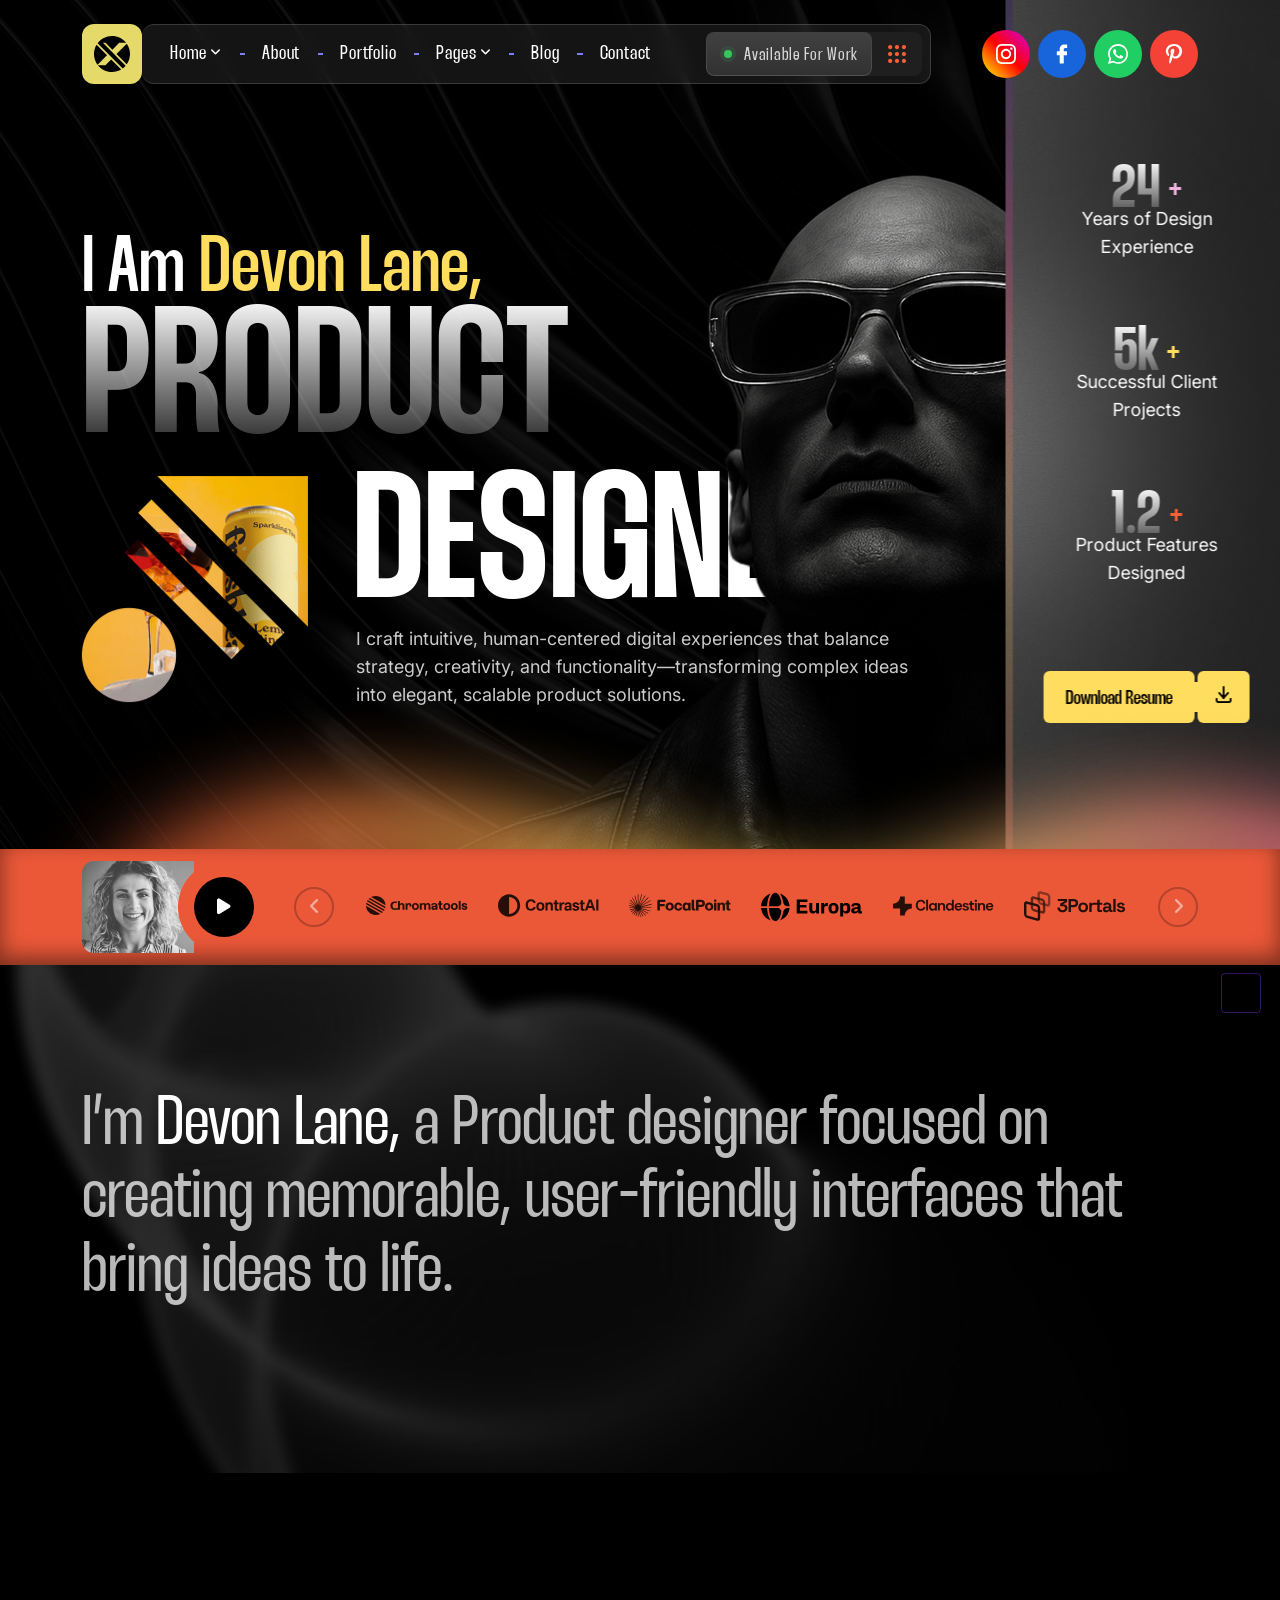
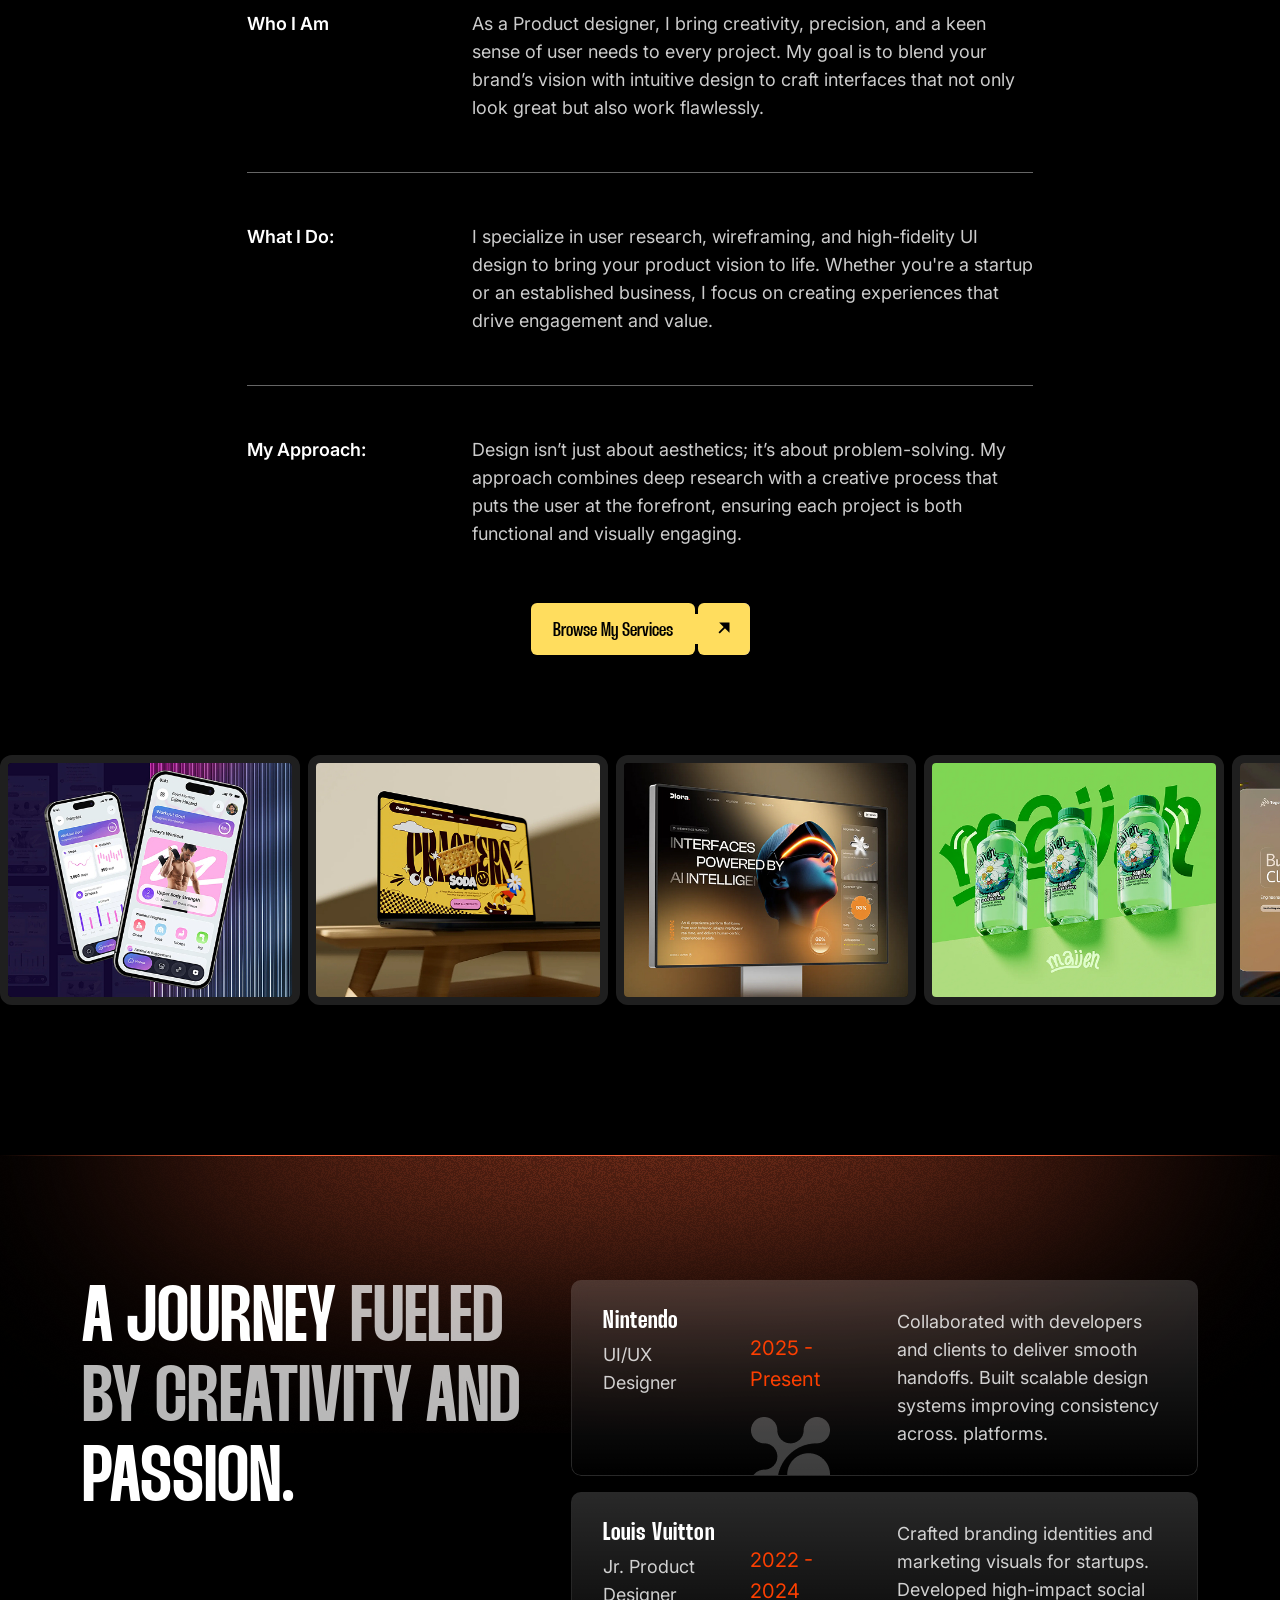
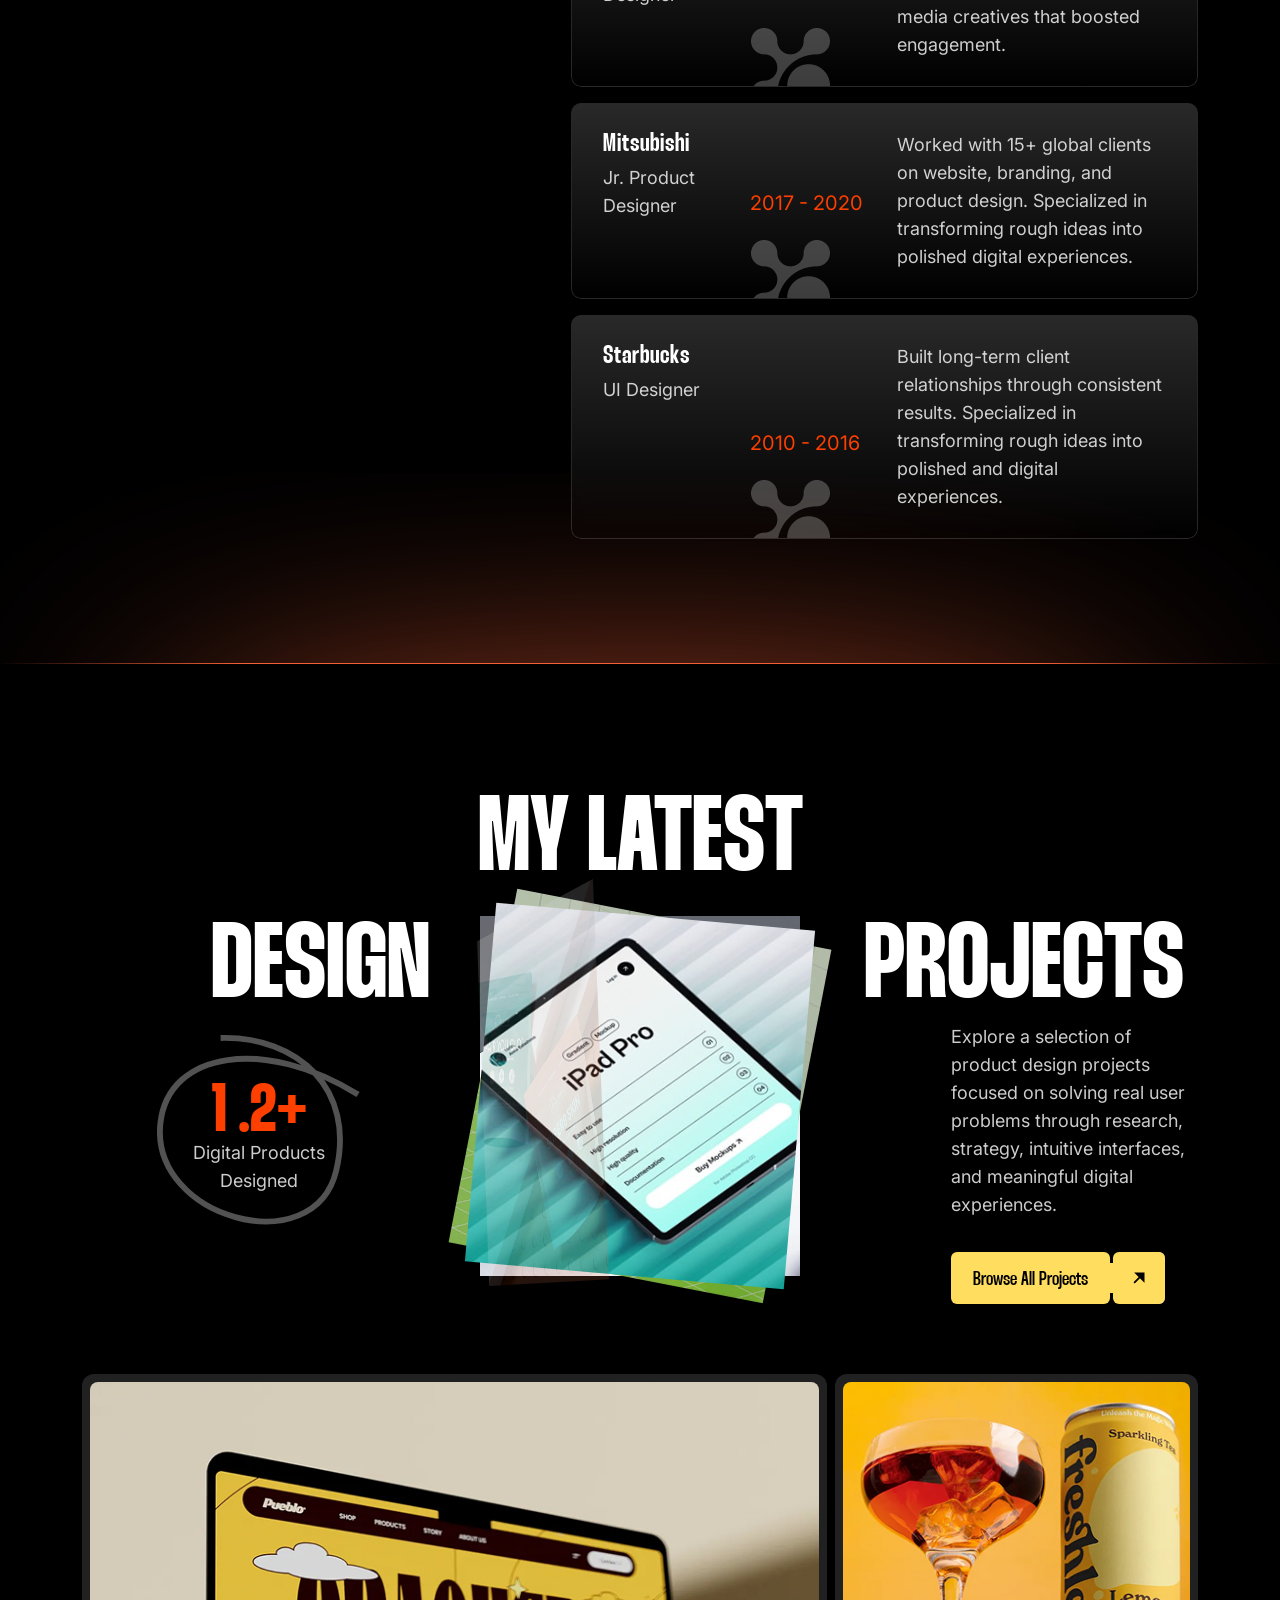
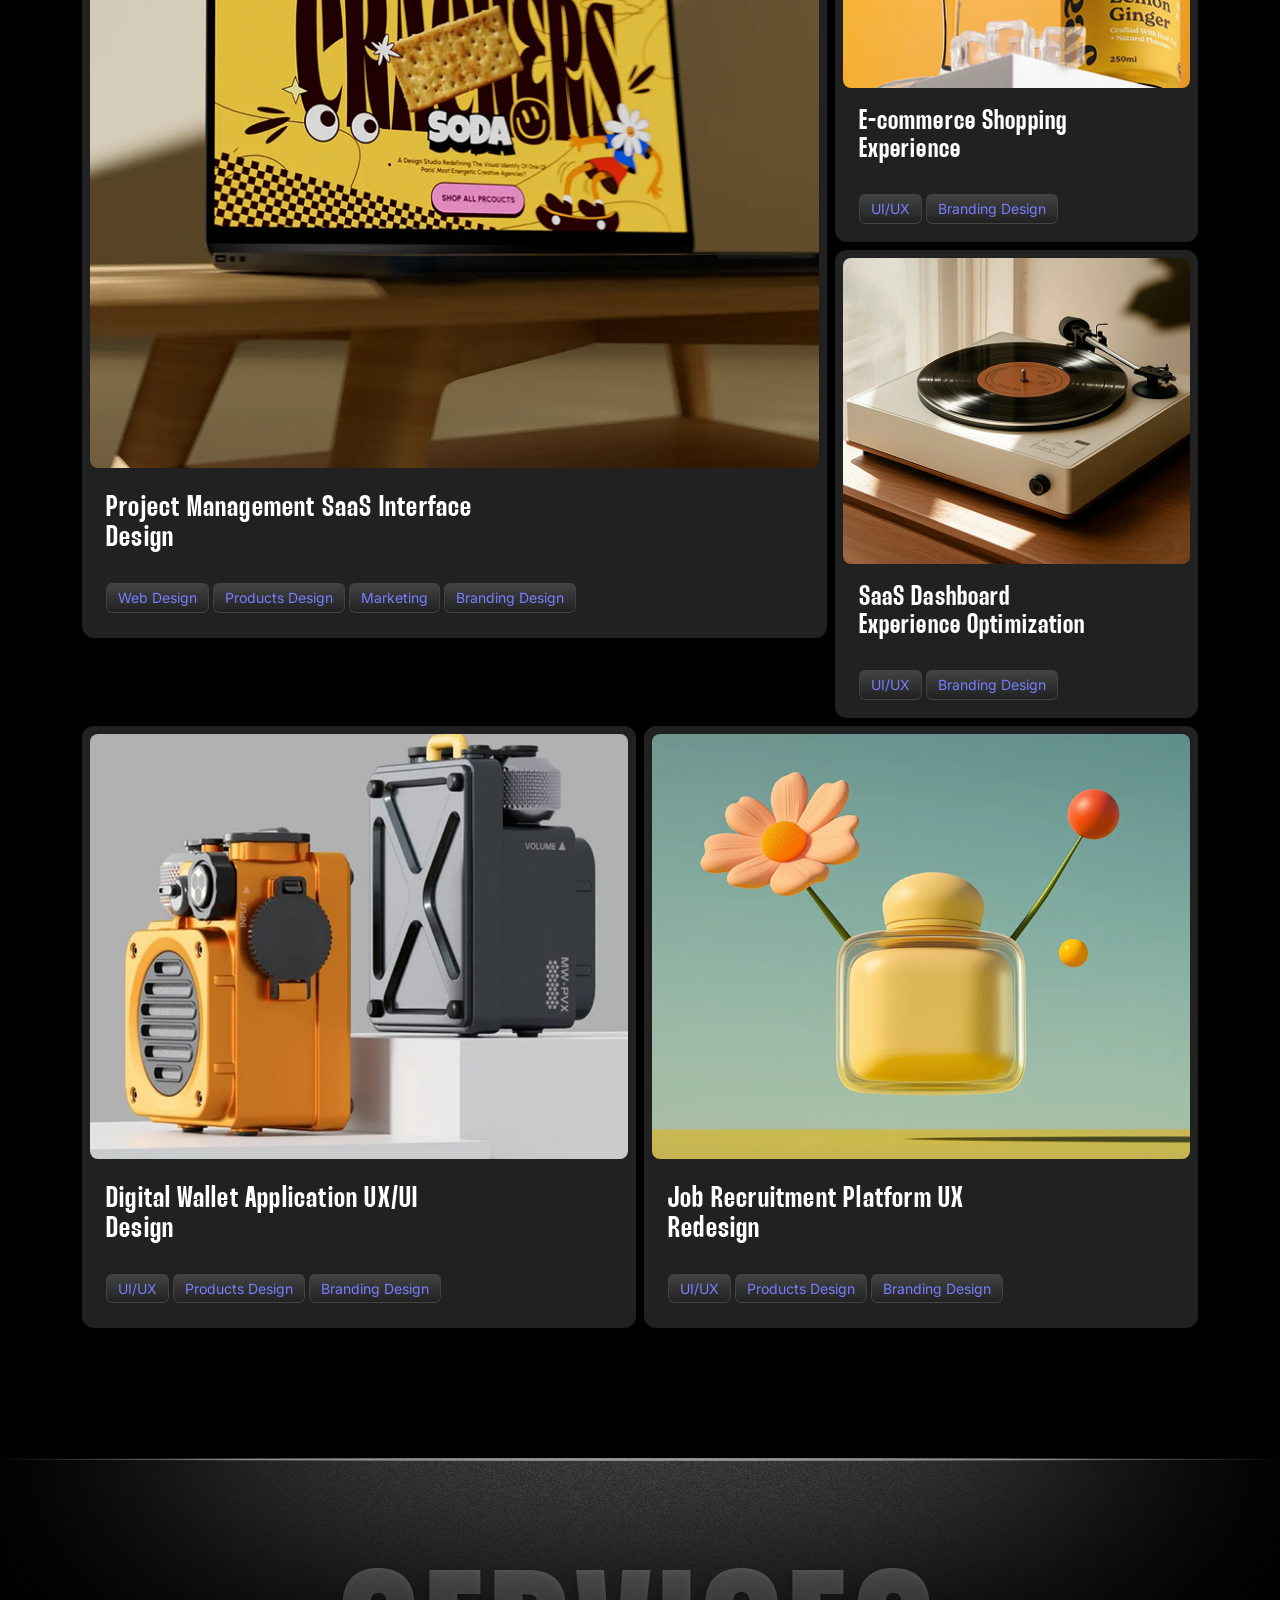
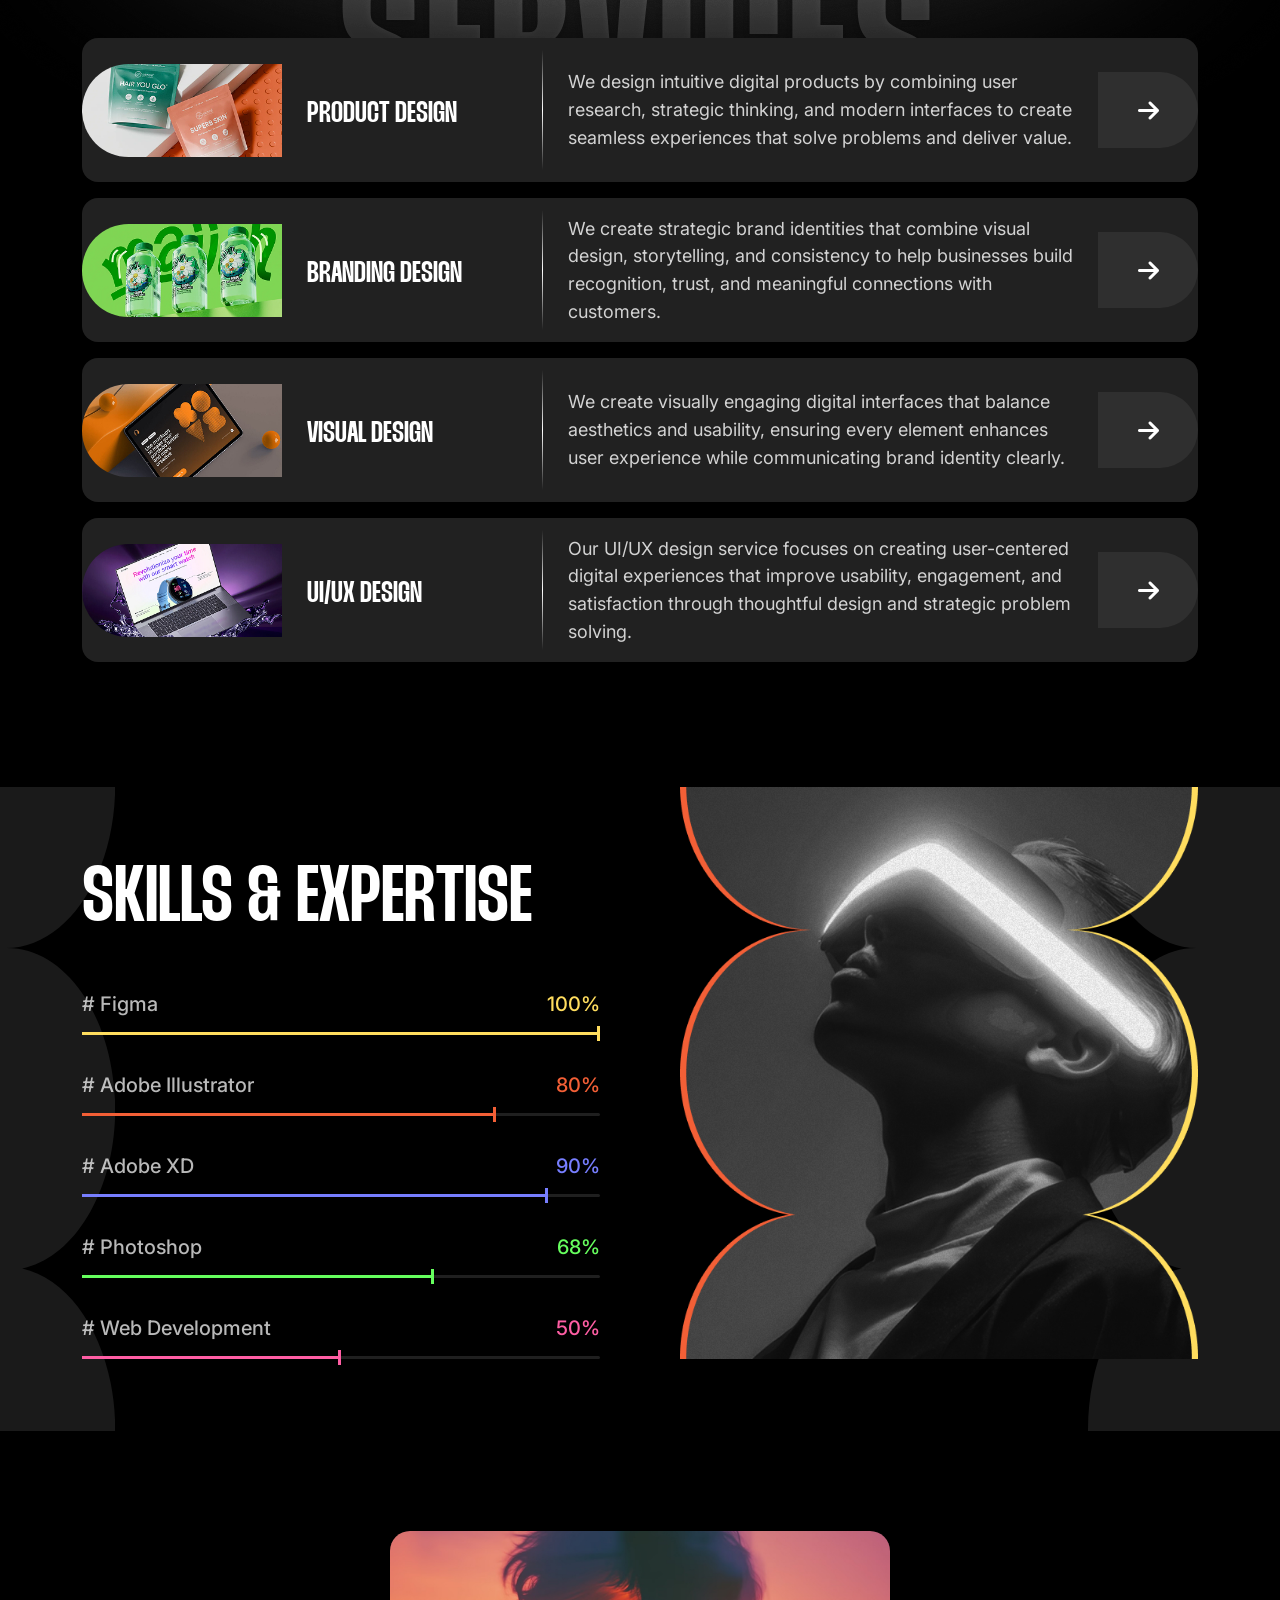
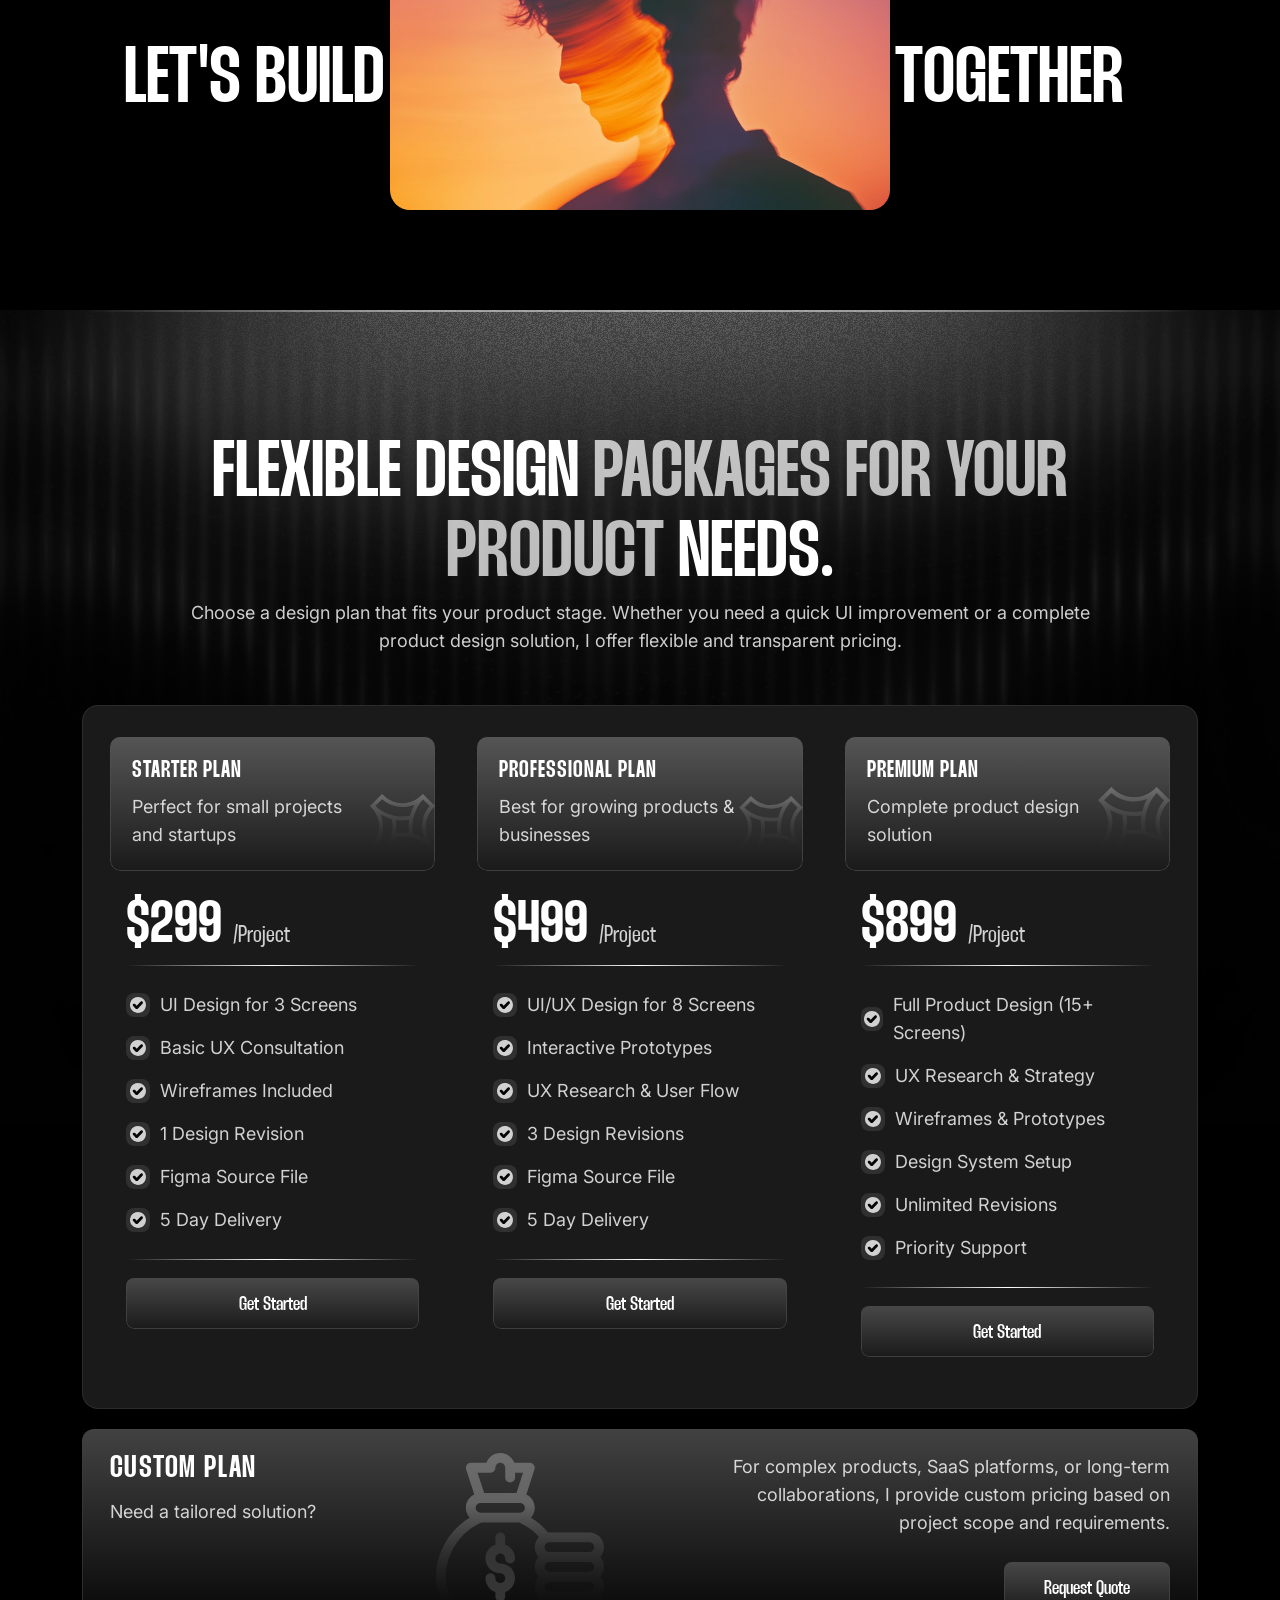
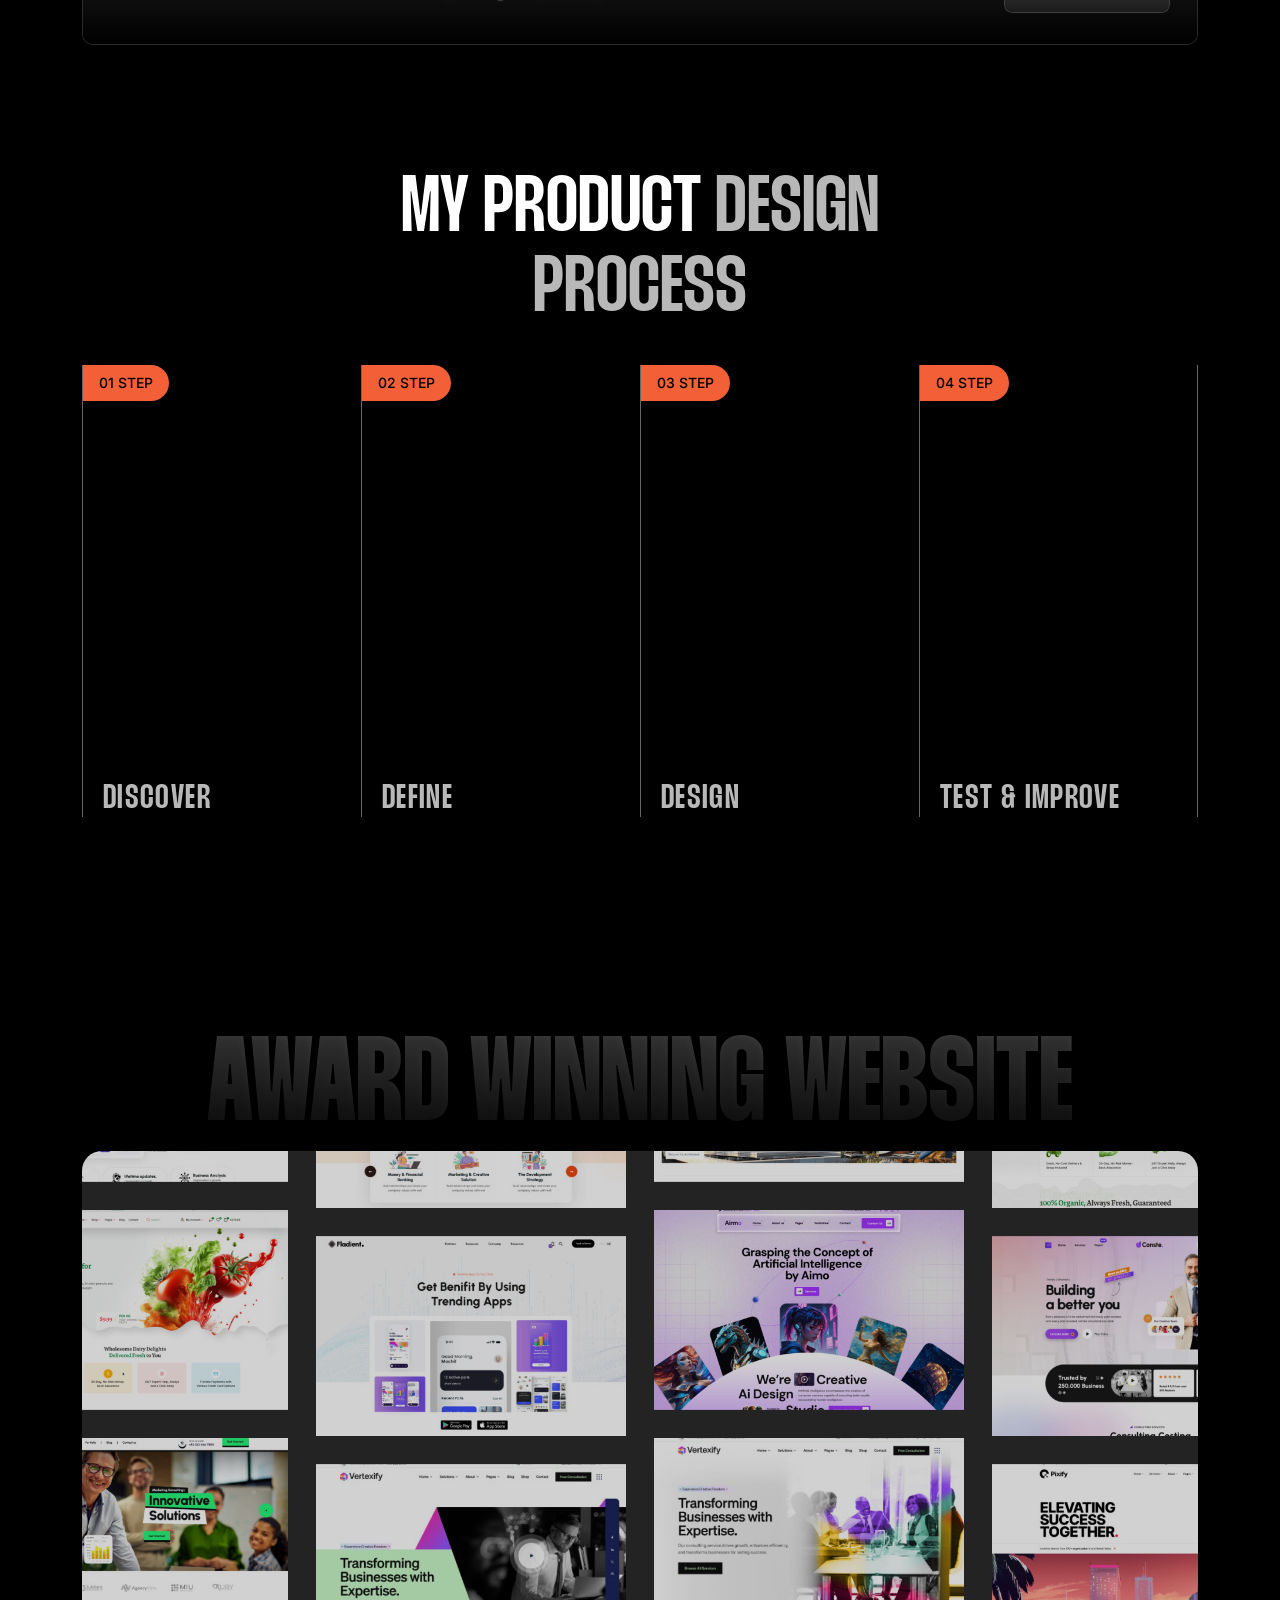
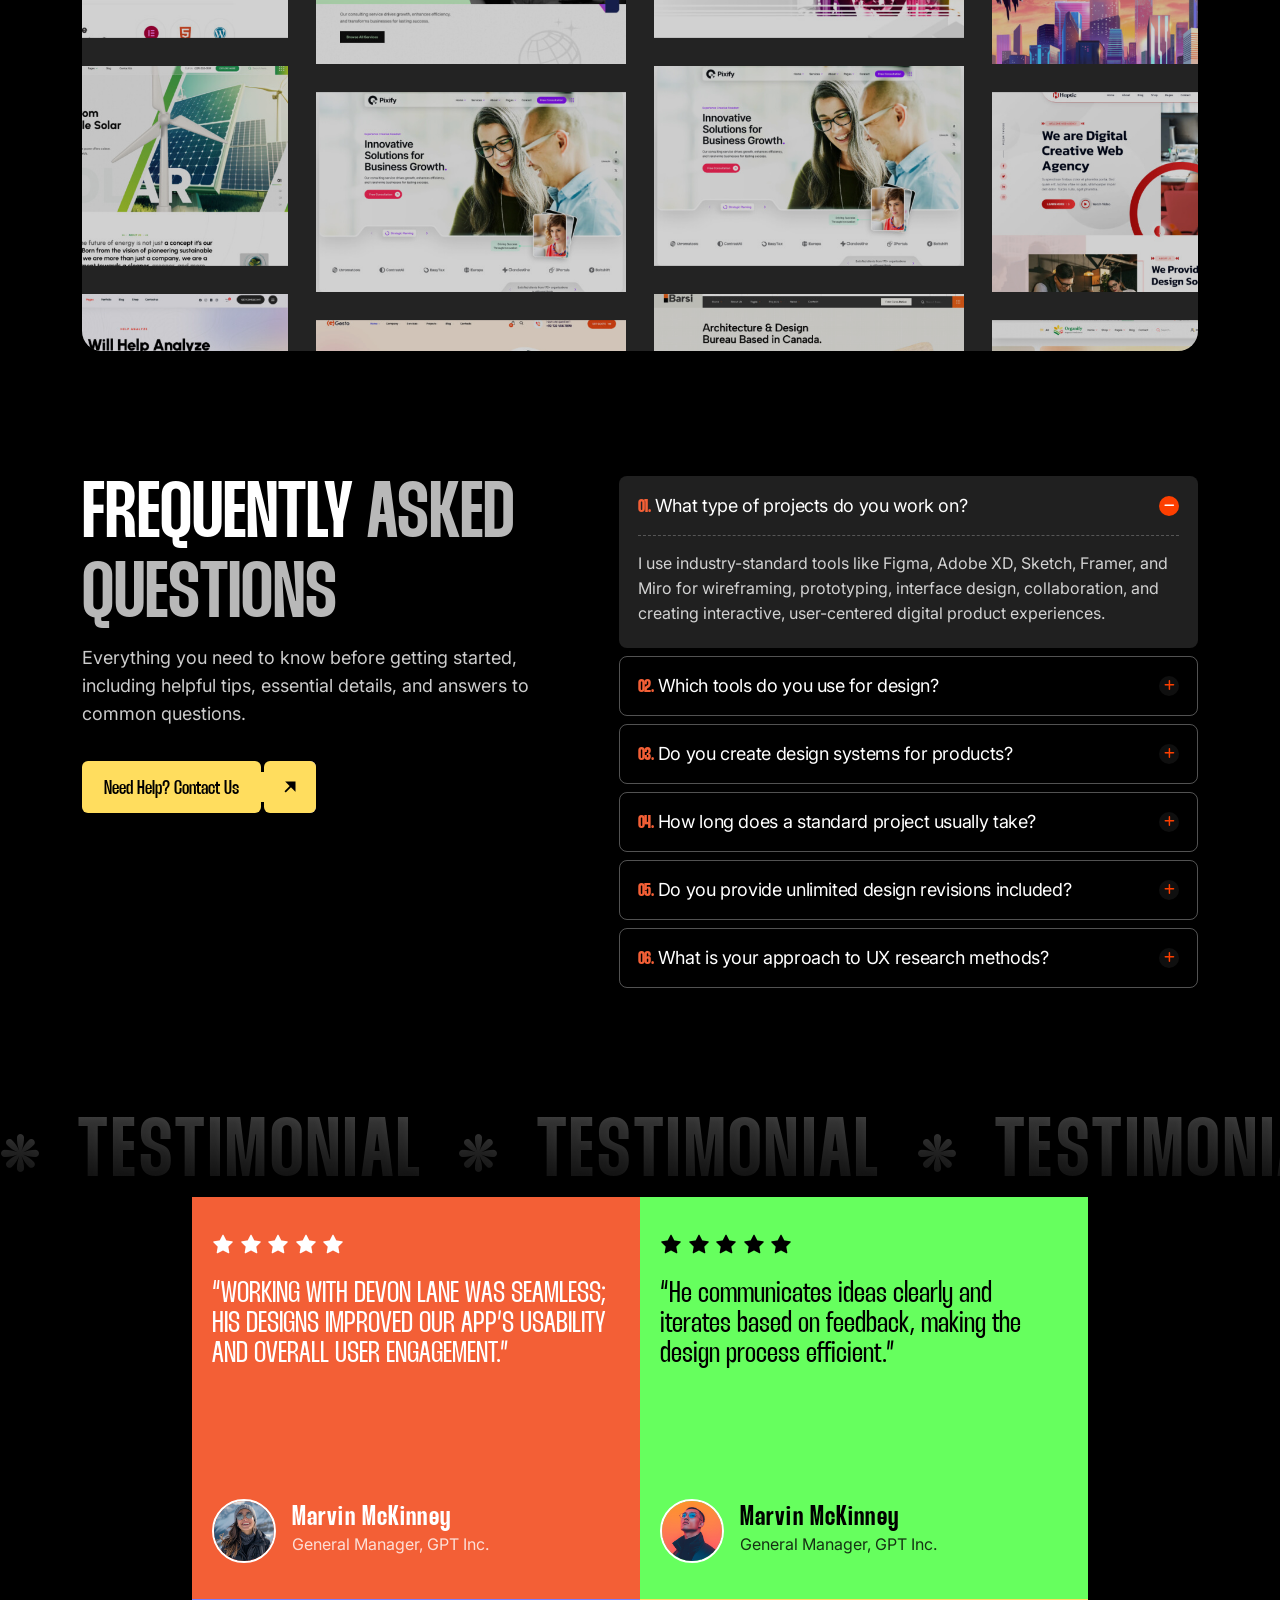
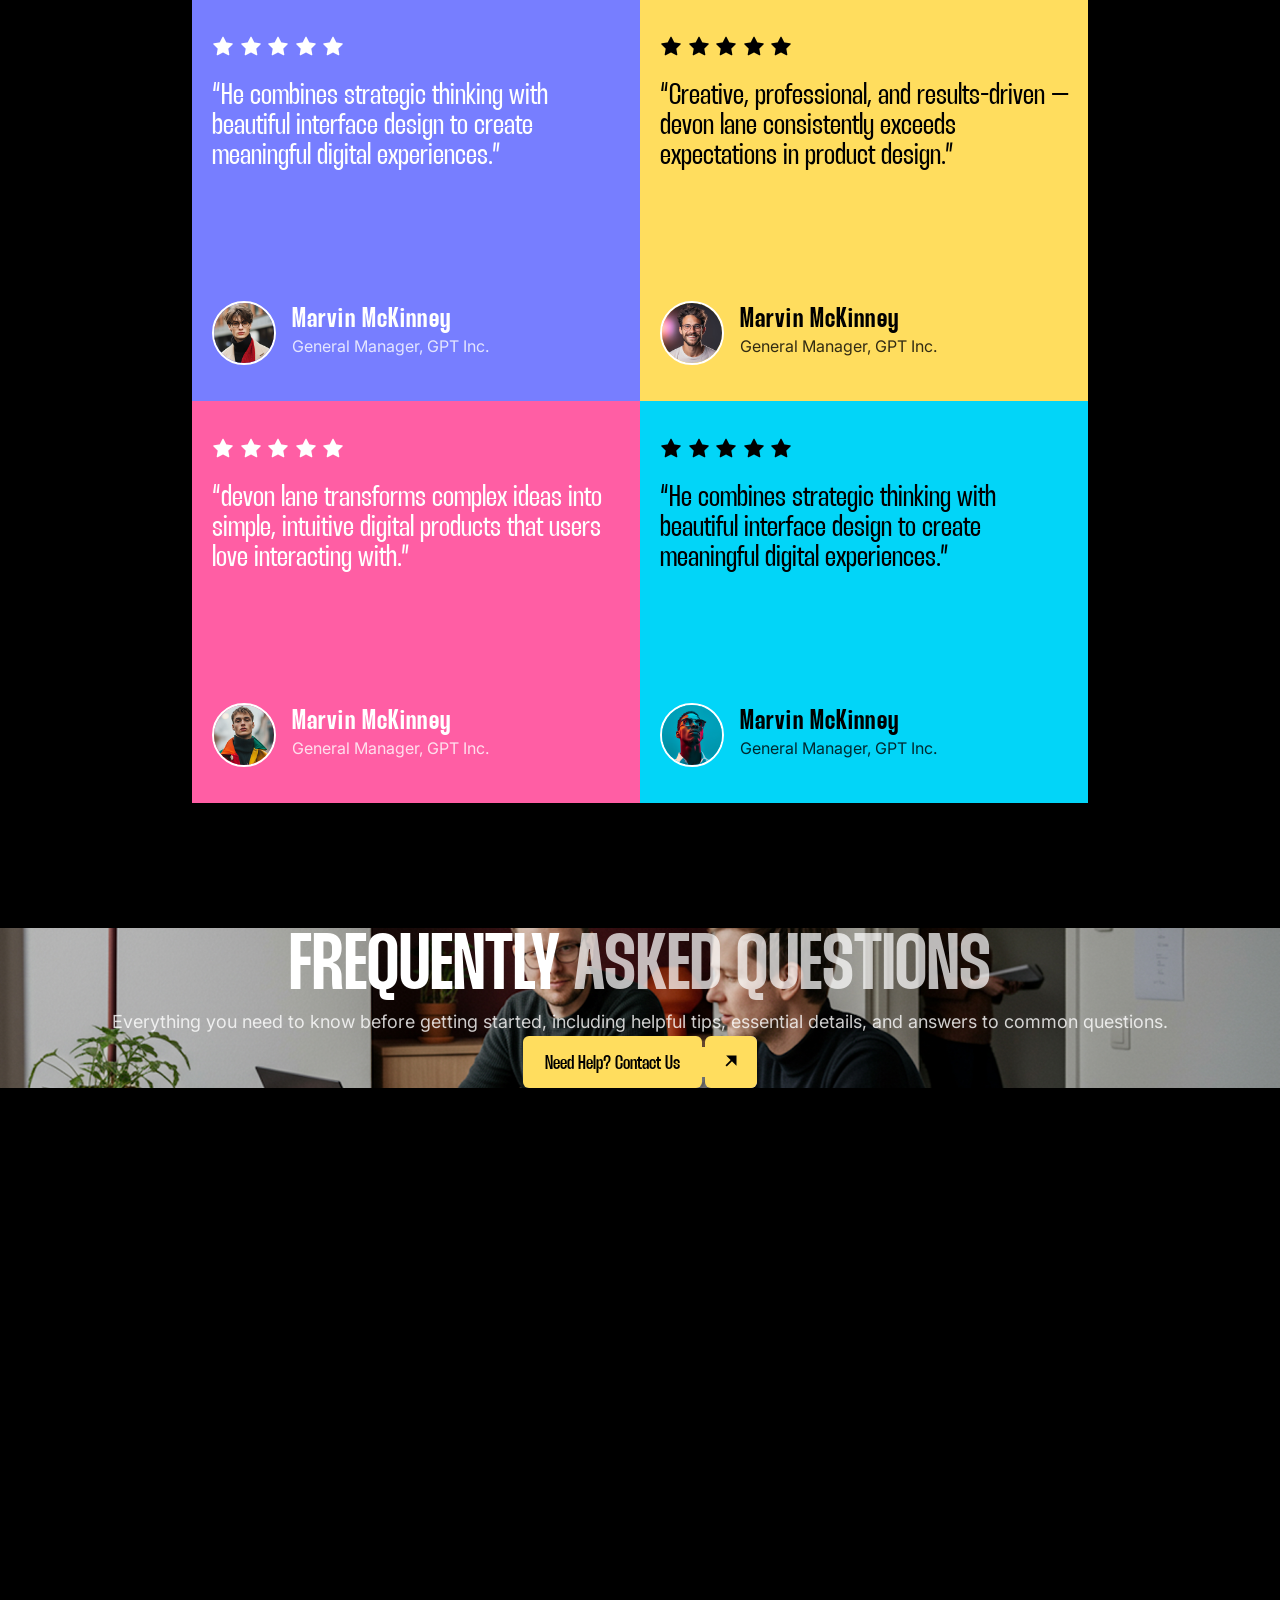
==== index-2.html @ fd7680a0 "h2-70%" ====
<!Doctype html>
<html class="no-js" lang="zxx">
    
    <head>
        <meta charset="utf-8">
        <meta http-equiv="x-ua-compatible" content="ie=edge">
        <title>Xriver - Creative Agency & Portfolio</title>
        <meta name="description" content="">
        <meta name="viewport" content="width=device-width, initial-scale=1">
		<link rel="shortcut icon" type="image/x-icon" href="assets/img/favicon.ico">
        <!-- Place favicon.ico in the root directory -->


		<!-- all-CSS-link-here -->
        <link rel="stylesheet" href="assets/css/bootstrap.min.css">
        <link rel="stylesheet" href="assets/css/swiper-bundle.min.css">
        <link rel="stylesheet" href="assets/css/all.min.css">
        <link rel="stylesheet" href="assets/css/odometer.min.css">
        <link rel="stylesheet" href="assets/css/nice-select.css">
        <link rel="stylesheet" href="assets/css/animate.css">
        <link rel="stylesheet" href="assets/css/magnific-popup.css">
        <link rel="stylesheet" href="assets/css/flaticon_xriver.css">
        <link rel="stylesheet" href="assets/css/thunder-font.css">
        <link rel="stylesheet" href="assets/css/main.css">
    </head>

    <body class="xr-home-2" >

            
        <div class="xr-home-2-wrapper ">

            <!-- start preloader -->
            <div  class="sk-loader">
                <div class="item-favicon-border">
                    <div class="item-favicon">
                        <img src="assets/img/logo/favicon-1.svg" alt="">
                    </div>

                    <div class="item-favicon-border-line-1"></div>
                    <div class="item-favicon-border-line-2"></div>
                    <div class="item-favicon-border-line-3"></div>
                </div>
            </div>
            <!-- end preloader -->


            <!-- header-start -->
            <header class="xr-header-2-area">
                <div class="container xr-container-1">
                    <div class="xr-header-2-wrap">

                        <!-- logo -->
                        <div class="xr-header-2-logo">
                            <a href="index-2.html" aria-label="name">
                                <img src="assets/img/logo/favicon-2.svg" alt="">
                            </a>
                        </div>

                        <div class="xr-header-2-wrap-right">
                            <!-- menu -->
                            <nav class="xr-main-navigation xr-header-2-menu  d-none d-lg-block">
                                <ul id="main-nav" class="nav navbar-nav menu_1_split">
                            
                                    <li class="dropdown">
                                        <a href="#">
                                            Home
                                        </a>
                                        <ul class="dropdown-menu clearfix">
                                            <li><a href="index.html">Home One</a></li>
                                            <li><a href="index-2.html">Home Two</a></li>
                                            <li><a href="index-3.html">Home Three</a></li>
                                            <li><a href="index-4.html">Home Four</a></li>
                                            <li><a href="index-5.html">Home Five</a></li>
                                            <li><a href="index-6.html">Home Six</a></li>
                                        </ul>
                                    </li>
                            
                                    <li>
                                        <a href="#">
                                            About
                                        </a>
                                    </li>
                            
                                    <li >
                                        <a href="#">
                                            Portfolio
                                        </a>
                                    </li>
                                    

                                    <li class="dropdown">
                                        <a href="#">
                                            Pages
                                        </a>
                                        <ul class="dropdown-menu clearfix">
                            
                                            <li class="dropdown">
                                                <a href="team.html">Team</a>
                                                <ul class="dropdown-menu clearfix">
                                                    <li><a href="team.html">Team One</a></li>
                                                    <li><a href="team-2.html">team two</a></li>
                                                    <li><a href="team-3.html">team three</a></li>
                                                    <li><a href="team-4.html">team four</a></li>
                                                    <li><a href="team-details.html">team details</a></li>
                                                </ul>
                                            </li>
                            
                                            <li class="dropdown">
                                                <a href="career-page.html">Career page</a>
                                                <ul class="dropdown-menu clearfix">
                                                    <li><a href="career-page.html">Career page</a></li>
                                                    <li><a href="career-single.html">Career single</a></li>
                                                </ul>
                                            </li>
                            
                                            <li><a href="price.html">Price Page</a></li>
                                            <li><a href="choose-us.html">Choose Us</a></li>
                                            <li><a href="testimonial.html">Testimonial</a></li>
                                            <li><a href="work-process.html">Work Process</a></li>
                                            <li><a href="faqs.html">FAQs Page</a></li>
                                            <li><a href="404.html">404</a></li>
                            
                                        </ul>
                                    </li>
                                                        
                                    <li >
                                        <a href="#">
                                            Blog
                                        </a>
                                    </li>
                                                                
                                    <li >
                                        <a href="#">
                                            Contact
                                        </a>
                                    </li>
                                    
                                </ul>
                            </nav>

                            <!-- action-link -->
                            <div class="xr-header-2-action-link">

                                <a href="#" aria-label="name" class="xr-available-btn">
                                    <span class="dot-elm"></span>
                                    <span class="text" >Available For Work</span>
                                </a>

                                <!-- offcanvas-btn -->
                                <button type="button" aria-label="name" class="xr-offcanvas-btn-2 offcanvas_toggle">
                                    <i class="flaticon-dots-menu flaticon"></i>
                                </button>

                            </div>
                        </div>

                        <!-- social -->
                        <div class="xr-header-2-social">
                            <a href="#" aria-label="name" class="link-elm">
                                <img src="assets/img/vector/ins-logo.svg" alt="">
                            </a>
                            <a href="#" aria-label="name" class="link-elm">
                                <img src="assets/img/vector/fb-logo.svg" alt="">
                            </a>
                            <a href="#" aria-label="name" class="link-elm">
                                <img src="assets/img/vector/wa-logo.svg" alt="">
                            </a>
                            <a href="#" aria-label="name" class="link-elm">
                                <img src="assets/img/vector/pt.svg" alt="">
                            </a>
                        </div>
                    </div>
                </div>

    
            </header>
            <!-- header-end -->


            <!-- hero-start -->
            <section class="xr-hero-2-area wa-bg-default wa-fix wa_magnetic_btn_3" data-background="assets/img/hero/h2-bg-img.png">
                <div class="container xr-container-1">
                    <div class="xr-hero-2-content">
                        <h3 class="xr-h-2 xr-hero-2-subtitle wa-split-up-1" data-split-delay=".7">I Am <span>Devon Lane,</span></h3>
                        <h2 class="xr-h-2 xr-hero-2-title " >Product</h2>
                        <p class="xr-p-2 xr-hero-2-disc">I craft intuitive, human-centered digital experiences that balance strategy, creativity, and functionality—transforming complex ideas into elegant, scalable product solutions.</p>
                    </div>
                </div>

                <!-- bg-content -->
                <div class="xr-hero-2-bg-content">
                    <div class="container xr-container-1">
                        <div class="xr-hero-2-bg-content-box">
                            <div class="inner-box">
                                <div class="xr-hero-2-video wa-img-cover wa-video-cover wa-fix" data-mask-image="assets/img/hero/h2-mask-img-1.png">
                                    <img src="assets/img/hero/h2-video-1.jpg" alt="">
                                </div>
                                <h2 class="xr-h-2 xr-hero-2-title-2 wa-split-up-1" data-split-delay="1.9">Designer</h2>
                            </div>
                        </div>
                    </div>
                </div>

                <!-- bg-img -->
                <div class="xr-hero-2-bg-img">
                    <div class="container xr-container-1 text-right">
                        <div class="xr-hero-2-bg-img-box">
                            <div class="xr-hero-2-bg-img-single">
                                <img src="assets/img/hero/h2-img-1.png" alt="">
                                <img class="wa_magnetic_btn_3_elm" src="assets/img/hero/h2-img-1.png" alt="">
                            </div>
                        </div>
                    </div>
                </div>


                <!-- right-content -->
                <div class="xr-hero-2-right" data-background="assets/img/hero/h2-bg-noise.png">



                    <!-- counter -->
                    <div class="xr-hero-2-counter">

                        <!-- single-item -->
                        <div class="xr-hero-2-counter-item">
                            <h4 class="xr-h-2 title">
                                <span class="number">24</span><span class="plus">+</span>
                            </h4>
                            <p class="xr-p-2 disc">Years of Design Experience</p>
                        </div>

                        <!-- single-item -->
                        <div class="xr-hero-2-counter-item">
                            <h4 class="xr-h-2 title">
                                <span class="number">5k</span><span class="plus">+</span>
                            </h4>
                            <p class="xr-p-2 disc">Successful Client Projects</p>
                        </div>

                        <!-- single-item -->
                        <div class="xr-hero-2-counter-item">
                            <h4 class="xr-h-2 title">
                                <span class="number">1.2</span><span class="plus">+</span>
                            </h4>
                            <p class="xr-p-2 disc">Product Features Designed</p>
                        </div>
                    </div>

                    <!-- btn -->
                    <div class="btn-wrap">
                        <a href="#" aria-label="name" class="xr-pr-btn-2">
                            <span class="text">Download Resume</span>
                            <div class="icon">
                                <i class="flaticon-download"></i>
                            </div>
                            <span class="bg-shape-1"></span>
                            <span class="bg-shape-2"></span>
                        </a>
                    </div>
                </div>

                <!-- bg-glow -->
                <div class="xr-hero-2-glow-marquee wa-fix">
                    <div class="wa_marquee wa-fix" data-speed="100">
                        <div class="xr-hero-2-glow-marquee-wrap">
                            <div class="xr-hero-2-glow-marquee-elm">
                                <img src="assets/img/hero/h2-glow1.png" alt="">
                            </div>
                            <div class="xr-hero-2-glow-marquee-elm">
                                <img src="assets/img/hero/h2-glow1.png" alt="">
                            </div>
                        </div>
                    </div>
                </div>
            </section>
            <!-- hero-end -->

            <!-- partner-start -->
            <section class="xr-partner-2-area wa-fix">
                <div class="container xr-container-1">
                    <div class="xr-partner-2-container">
                        <div class="xr-partner-2-wrap">

                            <!-- left -->
                            <div class="xr-partner-2-img-x-btn">
                                <div class="xr-partner-2-img">
                                    <img src="assets/img/client/c2-img-1.png" class="w-100" alt="">
                                </div>
                                <a href="#" aria-label="name" class="xr-partner-2-play-btn">
                                    <i class="fa-solid fa-play"></i>
                                </a>
                            </div>

                            <!-- right-slider -->
                            <div class="xr-partner-2-right">

                                <!-- slider-btn -->
                                <div class="xr-partner-2-slider-btn xr_client2_prev">
                                    <i class="fa-solid fa-angle-left"></i>
                                </div>

                                <!-- slider -->
                                <div class="xr-partner-2-slider wa-fix xr_client2_slider">
                                    <div class="swiper-wrapper">
                                        <div class="swiper-slide">
                                            <div class="xr-partner-2-logo">
                                                <img src="assets/img/client/c2-logo-1.svg" alt="">
                                            </div>
                                        </div>
                                        <div class="swiper-slide">
                                            <div class="xr-partner-2-logo">
                                                <img src="assets/img/client/c2-logo-2.svg" alt="">
                                            </div>
                                        </div>
                                        <div class="swiper-slide">
                                            <div class="xr-partner-2-logo">
                                                <img src="assets/img/client/c2-logo-3.svg" alt="">
                                            </div>
                                        </div>
                                        <div class="swiper-slide">
                                            <div class="xr-partner-2-logo">
                                                <img src="assets/img/client/c2-logo-4.svg" alt="">
                                            </div>
                                        </div>
                                        <div class="swiper-slide">
                                            <div class="xr-partner-2-logo">
                                                <img src="assets/img/client/c2-logo-5.svg" alt="">
                                            </div>
                                        </div>
                                        <div class="swiper-slide">
                                            <div class="xr-partner-2-logo">
                                                <img src="assets/img/client/c2-logo-6.svg" alt="">
                                            </div>
                                        </div>
                                        <div class="swiper-slide">
                                            <div class="xr-partner-2-logo">
                                                <img src="assets/img/client/c2-logo-1.svg" alt="">
                                            </div>
                                        </div>
                                    </div>
                                </div>

                                <!-- slider-btn -->
                                <div class="xr-partner-2-slider-btn xr_client2_next">
                                    <i class="fa-solid fa-angle-right"></i>
                                </div>
                            </div>
                        </div>
                    </div>
                </div>
            </section>
            <!-- partner-end -->

            <!-- about-start -->
            <section class="xr-about-2-area pt-125 pb-100 wa-p-relative">
                <div class="xr-about-2-bg-img text-center">
                    <img src="assets/img/about/a2-bg-img-1.png" alt="">
                </div>

                <svg class="xr-about-2-bg-line" preserveAspectRatio="none" viewBox="0 0 1920 588" fill="none" xmlns="http://www.w3.org/2000/svg">
                    <path class="draw-line" opacity="0.44" d="M1930.21 253.296C1657.53 311.339 1148.38 365.943 1293.26 120.02C1474.36 -187.384 664.072 341.637 347.408 341.637C30.7444 341.637 215.983 563.254 93.8702 563.254C-3.81956 563.254 -6.51017 563.254 4.35575 563.254" stroke="url(#paint0_linear_421_1330)" stroke-width="48"/>
                    <defs>
                    <linearGradient id="paint0_linear_421_1330" x1="1930.21" y1="293.628" x2="-0.00180748" y2="293.627" gradientUnits="userSpaceOnUse">
                    <stop stop-color="#6644FF"/>
                    <stop offset="0.34" stop-color="#FF5097"/>
                    <stop offset="0.68" stop-color="#FFDD5E"/>
                    <stop offset="1" stop-color="#F35F36"/>
                    </linearGradient>
                    </defs>
                </svg>
                    

                <div class="container xr-container-1">
                    <h2 class="xr-about-2-sec-title xr-h-2">
                        I’m <span>Devon Lane,</span> a Product designer focused on creating memorable, user-friendly interfaces that bring ideas to life.
                    </h2>
                    
                    <div class="xr-about-2-wrap">
                        <div class="xr-about-2-content">
                            
                            <!-- single-item -->
                            <div class="xr-about-2-content-item">
                                <h4 class="xr-p-2 title">
                                    Who I Am
                                </h4>
                                <p class="xr-p-2 disc">As a Product designer, I bring creativity, precision, and a keen sense of user needs to every project. My goal is to blend your brand’s vision with intuitive design to craft interfaces that not only look great but also work flawlessly.</p>
                            </div>
                            
                            <!-- single-item -->
                            <div class="xr-about-2-content-item">
                                <h4 class="xr-p-2 title">
                                    What I Do:
                                </h4>
                                <p class="xr-p-2 disc">I specialize in user research, wireframing, and high-fidelity UI design to bring your product vision to life. Whether you're a startup or an established business, I focus on creating experiences that drive engagement and value.</p>
                            </div>
                            
                            <!-- single-item -->
                            <div class="xr-about-2-content-item">
                                <h4 class="xr-p-2 title">
                                    My Approach:
                                </h4>
                                <p class="xr-p-2 disc">Design isn’t just about aesthetics; it’s about problem-solving. My approach combines deep research with a creative process that puts the user at the forefront, ensuring each project is both functional and visually engaging.</p>
                            </div>
                            
                        </div>

                        <div class="btn-wrap text-center">
                            <a href="#" aria-label="name" class="xr-pr-btn-2">
                                <span class="text">Browse My Services</span>
                                <div class="icon">
                                    <i class="flaticon-right-up-1 flaticon"></i>
                                </div>
                                <span class="bg-shape-1"></span>
                                <span class="bg-shape-2"></span>
                            </a>
                        </div>
                    </div>
                </div>
            </section>
            <!-- about-end -->

            <!-- portfolio-start -->
            <section class="xr-portfolio-2-area wa-fix mb-150">
                <div class="wa_marquee wa-fix " data-pauseOnHover="true" data-speed="40">
                    <div class="xr-portfolio-2-item">

                        <!-- single-item -->
                        <div class="xr-portfolio-2-item-single wa-fix">
                            <a href="#" aria-label="name" class="w-100 h-100 wa-img-cover">
                                <img src="assets/img/portfolio/f2-img-1.jpg" alt="">
                            </a>
                        </div>

                        <!-- single-item -->
                        <div class="xr-portfolio-2-item-single wa-fix">
                            <a href="#" aria-label="name" class="w-100 h-100 wa-img-cover">
                                <img src="assets/img/portfolio/f2-img-2.jpg" alt="">
                            </a>
                        </div>

                        <!-- single-item -->
                        <div class="xr-portfolio-2-item-single wa-fix">
                            <a href="#" aria-label="name" class="w-100 h-100 wa-img-cover">
                                <img src="assets/img/portfolio/f2-img-3.jpg" alt="">
                            </a>
                        </div>

                        <!-- single-item -->
                        <div class="xr-portfolio-2-item-single wa-fix">
                            <a href="#" aria-label="name" class="w-100 h-100 wa-img-cover">
                                <img src="assets/img/portfolio/f2-img-4.jpg" alt="">
                            </a>
                        </div>

                        <!-- single-item -->
                        <div class="xr-portfolio-2-item-single wa-fix">
                            <a href="#" aria-label="name" class="w-100 h-100 wa-img-cover">
                                <img src="assets/img/portfolio/f2-img-5.jpg" alt="">
                            </a>
                        </div>

                        <!-- single-item -->
                        <div class="xr-portfolio-2-item-single wa-fix">
                            <a href="#" aria-label="name" class="w-100 h-100 wa-img-cover">
                                <img src="assets/img/portfolio/f2-img-6.jpg" alt="">
                            </a>
                        </div>
                    </div>
                </div>
            </section>
            <!-- portfolio-end -->

            <!-- career-start -->
            <section class="xr-career-2-area wa-p-relative pt-125 pb-125">
                <div class="xr-career-2-bg-clr-1-box wa-fix">
                    <svg class="xr-career-2-bg-clr-1" preserveAspectRatio="none" viewBox="0 0 1920 417" fill="none" xmlns="http://www.w3.org/2000/svg">
                        <g filter="url(#filter0_fn_421_1384)">
                        <ellipse cx="960" cy="-46.5" rx="765" ry="103.5" fill="#F35F36"/>
                        </g>
                        <defs>
                        <filter id="filter0_fn_421_1384" x="-165" y="-510" width="2250" height="927" filterUnits="userSpaceOnUse" color-interpolation-filters="sRGB">
                        <feFlood flood-opacity="0" result="BackgroundImageFix"/>
                        <feBlend mode="normal" in="SourceGraphic" in2="BackgroundImageFix" result="shape"/>
                        <feGaussianBlur stdDeviation="180" result="effect1_foregroundBlur_421_1384"/>
                        <feTurbulence type="fractalNoise" baseFrequency="2 2" stitchTiles="stitch" numOctaves="3" result="noise" seed="7625" />
                        <feColorMatrix in="noise" type="luminanceToAlpha" result="alphaNoise" />
                        <feComponentTransfer in="alphaNoise" result="coloredNoise1">
                        <feFuncA type="discrete" tableValues="1 1 1 1 1 1 1 1 1 1 1 1 1 1 1 1 1 1 1 1 1 1 1 1 1 1 1 1 1 1 1 1 1 1 1 1 1 1 1 1 1 1 1 1 1 1 1 1 1 1 1 0 0 0 0 0 0 0 0 0 0 0 0 0 0 0 0 0 0 0 0 0 0 0 0 0 0 0 0 0 0 0 0 0 0 0 0 0 0 0 0 0 0 0 0 0 0 0 0 0 "/>
                        </feComponentTransfer>
                        <feComposite operator="in" in2="effect1_foregroundBlur_421_1384" in="coloredNoise1" result="noise1Clipped" />
                        <feFlood flood-color="rgba(0, 0, 0, 0.52)" result="color1Flood" />
                        <feComposite operator="in" in2="noise1Clipped" in="color1Flood" result="color1" />
                        <feMerge result="effect2_noise_421_1384">
                        <feMergeNode in="effect1_foregroundBlur_421_1384" />
                        <feMergeNode in="color1" />
                        </feMerge>
                        </filter>
                        </defs>
                    </svg>
                </div>

                <div class="xr-career-2-bg-clr-2-box wa-fix">
                    <svg class="xr-career-2-bg-clr-2" preserveAspectRatio="none" viewBox="0 0 1920 287" fill="none" xmlns="http://www.w3.org/2000/svg">
                        <g filter="url(#filter0_f_421_1385)">
                        <ellipse cx="960" cy="463.5" rx="765" ry="103.5" fill="#F35F36"/>
                        </g>
                        <defs>
                        <filter id="filter0_f_421_1385" x="-165" y="0" width="2250" height="927" filterUnits="userSpaceOnUse" color-interpolation-filters="sRGB">
                        <feFlood flood-opacity="0" result="BackgroundImageFix"/>
                        <feBlend mode="normal" in="SourceGraphic" in2="BackgroundImageFix" result="shape"/>
                        <feGaussianBlur stdDeviation="180" result="effect1_foregroundBlur_421_1385"/>
                        </filter>
                        </defs>
                    </svg>
                </div>

                    

                <div class="xr-career-2-bg-line"></div>
                <div class="xr-career-2-bg-line has-2"></div>
                <div class="container xr-container-1">
                    <div class="xr-career-2-wrap">

                        <!-- title -->
                        <h2 class="xr-career-2-sec-title xr-sec-title-2">
                            A JOURNEY <span>FUELED BY CREATIVITY AND</span> PASSION.
                        </h2>

                        <!-- card -->
                        <div class="xr-career-2-item">

                            <!-- single-item -->
                            <div class="xr-career-2-item-single">
                                <div class="inner-box">
                                    <h4 class="xr-h-2 title">Nintendo</h4>
                                    <p class="xr-p-2 subtitle">UI/UX Designer</p>
                                </div>
                                <div class="inner-box">
                                    <p class="xr-p-2 date">2025 - Present</p>
                                    <div class="icon-elm">
                                        <img src="assets/img/career/c2-icon.png" alt="">
                                    </div>
                                </div>
                                <div class="inner-box">
                                    <p class="xr-p-2 disc">Collaborated with developers and clients to deliver smooth handoffs. Built scalable design systems improving consistency across. platforms.</p>
                                </div>
                            </div>

                            <!-- single-item -->
                            <div class="xr-career-2-item-single">
                                <div class="inner-box">
                                    <h4 class="xr-h-2 title">Louis Vuitton</h4>
                                    <p class="xr-p-2 subtitle">Jr. Product Designer</p>
                                </div>
                                <div class="inner-box">
                                    <p class="xr-p-2 date">2022 - 2024</p>
                                    <div class="icon-elm">
                                        <img src="assets/img/career/c2-icon.png" alt="">
                                    </div>
                                </div>
                                <div class="inner-box">
                                    <p class="xr-p-2 disc">Crafted branding identities and marketing visuals for startups. Developed high-impact social media creatives that boosted engagement.</p>
                                </div>
                            </div>

                            <!-- single-item -->
                            <div class="xr-career-2-item-single">
                                <div class="inner-box">
                                    <h4 class="xr-h-2 title">Mitsubishi</h4>
                                    <p class="xr-p-2 subtitle">Jr. Product Designer</p>
                                </div>
                                <div class="inner-box">
                                    <p class="xr-p-2 date">2017 - 2020</p>
                                    <div class="icon-elm">
                                        <img src="assets/img/career/c2-icon.png" alt="">
                                    </div>
                                </div>
                                <div class="inner-box">
                                    <p class="xr-p-2 disc">Worked with 15+ global clients on website, branding, and product design. Specialized in transforming rough ideas into polished digital experiences.</p>
                                </div>
                            </div>

                            <!-- single-item -->
                            <div class="xr-career-2-item-single">
                                <div class="inner-box">
                                    <h4 class="xr-h-2 title">Starbucks</h4>
                                    <p class="xr-p-2 subtitle">UI Designer</p>
                                </div>
                                <div class="inner-box">
                                    <p class="xr-p-2 date">2010 - 2016</p>
                                    <div class="icon-elm">
                                        <img src="assets/img/career/c2-icon.png" alt="">
                                    </div>
                                </div>
                                <div class="inner-box">
                                    <p class="xr-p-2 disc">Built long-term client relationships through consistent results. Specialized in transforming rough ideas into polished and digital experiences.</p>
                                </div>
                            </div>
                        </div>
                    </div>
                </div>
            </section>
            <!-- career-end -->

            <!-- projects-start -->
            <section class="xr-projects-2-area pt-125 pb-130">
                <div class="container xr-container-1">

                    <!-- top-content -->
                    <div class="xr-projects-2-top">
                        <h3 class="xr-h-2 xr-projects-2-sec-title has-1">MY LATEST</h3>
                        <div class="xr-projects-2-top-inner">

                            <div class="elm-box">
                                <h3 class="xr-h-2 xr-projects-2-sec-title has-2">DESIGN</h3>
                                <div class="xr-projects-2-counter wa-p-relative">
                                    <svg class="line-shape" preserveAspectRatio="none" viewBox="0 0 208 194" fill="none" xmlns="http://www.w3.org/2000/svg">
                                        <path opacity="0.32" d="M206.003 61.0267C111.408 1.93001 11.4743 15.948 3.47226 90.5111C-7.00201 188.101 161.086 233.632 183.63 138.996C203.495 55.6049 144.548 1.12256 65.1775 3.04951" stroke="white" stroke-width="6"/>
                                    </svg>
                                    <h4 class="xr-h-2 number">
                                        <span class="odometer" data-count="1.2">0</span><span class="plus">+</span>
                                    </h4>
                                    <p class="xr-p-2 disc">Digital Products Designed</p>
                                </div>
                            </div>

                            <!-- slider -->
                            <div class="elm-box">
                                <div class="xr-projects-2-gallery">
                                    <div class="xr-projects-2-gallery-img-ani">
                                        <div class="xr-projects-2-gallery-img wa-fix wa-img-cover">
                                            <img src="assets/img/projects/p2-g-img-1.jpg" alt="">
                                        </div>
                                    </div>
                                    <div class="xr-projects-2-gallery-img-ani">

                                        <div class="xr-projects-2-gallery-img wa-fix wa-img-cover">
                                            <img src="assets/img/projects/p2-g-img-4.jpg" alt="">
                                        </div>
                                    </div>
                                    <div class="xr-projects-2-gallery-img-ani">
                                        <div class="xr-projects-2-gallery-img wa-fix wa-img-cover">
                                            <img src="assets/img/projects/p2-g-img-3.jpg" alt="">
                                        </div>
                                    </div>
                                    <div class="xr-projects-2-gallery-img-ani">
                                        <div class="xr-projects-2-gallery-img wa-fix wa-img-cover">
                                            <img src="assets/img/projects/p2-g-img-2.jpg" alt="">
                                        </div>
                                    </div>



                                </div>
                            </div>
                            <div class="elm-box">
                                <h3 class="xr-h-2 xr-projects-2-sec-title has-3">PROJECTS</h3>
                                <div class="xr-projects-2-content">
                                    <p class="xr-p-2 disc">Explore a selection of product design projects focused on solving real user problems through research, strategy, intuitive interfaces, and meaningful digital experiences.</p>

                                    <div class="btn-wrap">
                                        <a href="#" aria-label="name" class="xr-pr-btn-2">
                                            <span class="text">Browse All Projects</span>
                                            <div class="icon">
                                                <i class="flaticon-right-up-1 flaticon"></i>
                                            </div>
                                            <span class="bg-shape-1"></span>
                                            <span class="bg-shape-2"></span>
                                        </a>
                                    </div>
                                </div>
                            </div>
                        </div>
                    </div>

                    <div class="xr-projects-2-wrap">
                        <div class="elm-col">
                            <!-- single-card -->
                            <div class="xr-projects-2-card">
                                <div class="card-img wa-fix wa-img-cover">
                                    <img src="assets/img/projects/p2-img-1.jpg" alt="">
                                </div>
                                <div class="content-wrap">
                                    <h3 class="xr-h-2 title">
                                        <a href="#" aria-label="name">Project Management SaaS Interface Design</a>
                                    </h3>
                                    <ul class="wa-ul item-tags">
                                        <li class="xr-p-2">
                                            <a href="#" aria-label="name">Web Design</a>
                                        </li>
                                        <li class="xr-p-2">
                                            <a href="#" aria-label="name">Products Design</a>
                                        </li>
                                        <li class="xr-p-2">
                                            <a href="#" aria-label="name">Marketing</a>
                                        </li>
                                        <li class="xr-p-2">
                                            <a href="#" aria-label="name">Branding Design</a>
                                        </li>
                                    </ul>
                                </div>
                            </div>
                        </div>
                        <div class="elm-col">
                            <!-- single-card -->
                            <div class="xr-projects-2-card has-v2">
                                <div class="card-img wa-fix wa-img-cover">
                                    <img src="assets/img/projects/p2-img-2.jpg" alt="">
                                </div>
                                <div class="content-wrap">
                                    <h3 class="xr-h-2 title">
                                        <a href="#" aria-label="name">E-commerce Shopping Experience</a>
                                    </h3>
                                    <ul class="wa-ul item-tags">
                                        <li class="xr-p-2">
                                            <a href="#" aria-label="name">UI/UX</a>
                                        </li>
                                        <li class="xr-p-2">
                                            <a href="#" aria-label="name">Branding Design</a>
                                        </li>
                                    </ul>
                                </div>
                            </div>
                            <!-- single-card -->
                            <div class="xr-projects-2-card has-v2">
                                <div class="card-img wa-fix wa-img-cover">
                                    <img src="assets/img/projects/p2-img-3.jpg" alt="">
                                </div>
                                <div class="content-wrap">
                                    <h3 class="xr-h-2 title">
                                        <a href="#" aria-label="name">SaaS Dashboard Experience Optimization</a>
                                    </h3>
                                    <ul class="wa-ul item-tags">
                                        <li class="xr-p-2">
                                            <a href="#" aria-label="name">UI/UX</a>
                                        </li>
                                        <li class="xr-p-2">
                                            <a href="#" aria-label="name">Branding Design</a>
                                        </li>
                                    </ul>
                                </div>
                            </div>
                        </div>
                    </div>

                    <div class="xr-projects-2-wrap-2">
                        <!-- single-card -->
                        <div class="xr-projects-2-card has-v3">
                            <div class="card-img wa-fix wa-img-cover">
                                <img src="assets/img/projects/p2-img-4.jpg" alt="">
                            </div>
                            <div class="content-wrap">
                                <h3 class="xr-h-2 title">
                                    <a href="#" aria-label="name">Digital Wallet Application UX/UI Design</a>
                                </h3>
                                <ul class="wa-ul item-tags">
                                    <li class="xr-p-2">
                                        <a href="#" aria-label="name">UI/UX</a>
                                    </li>
                                    <li class="xr-p-2">
                                        <a href="#" aria-label="name">Products Design</a>
                                    </li>
                                    <li class="xr-p-2">
                                        <a href="#" aria-label="name">Branding Design</a>
                                    </li>
                                </ul>
                            </div>
                        </div>
                        <!-- single-card -->
                        <div class="xr-projects-2-card has-v3">
                            <div class="card-img wa-fix wa-img-cover">
                                <img src="assets/img/projects/p2-img-5.jpg" alt="">
                            </div>
                            <div class="content-wrap">
                                <h3 class="xr-h-2 title">
                                    <a href="#" aria-label="name">Job Recruitment Platform UX Redesign</a>
                                </h3>
                                <ul class="wa-ul item-tags">
                                    <li class="xr-p-2">
                                        <a href="#" aria-label="name">UI/UX</a>
                                    </li>
                                    <li class="xr-p-2">
                                        <a href="#" aria-label="name">Products Design</a>
                                    </li>
                                    <li class="xr-p-2">
                                        <a href="#" aria-label="name">Branding Design</a>
                                    </li>
                                </ul>
                            </div>
                        </div>
                    </div>

                </div>
            </section>
            <!-- projects-end -->

            <!-- services-start -->
            <section class="xr-services-2-area wa-fix wa-p-relative pt-100 pb-125">
                <div class="xr-services-2-bg-line"></div>
                <svg class="xr-services-2-bg-clr" preserveAspectRatio="none" viewBox="0 0 1920 417" fill="none" xmlns="http://www.w3.org/2000/svg">
                    <g opacity="0.6" filter="url(#filter0_fn_421_1391)">
                    <ellipse cx="960" cy="-46.5" rx="765" ry="103.5" fill="white"/>
                    </g>
                    <defs>
                    <filter id="filter0_fn_421_1391" x="-165" y="-510" width="2250" height="927" filterUnits="userSpaceOnUse" color-interpolation-filters="sRGB">
                    <feFlood flood-opacity="0" result="BackgroundImageFix"/>
                    <feBlend mode="normal" in="SourceGraphic" in2="BackgroundImageFix" result="shape"/>
                    <feGaussianBlur stdDeviation="180" result="effect1_foregroundBlur_421_1391"/>
                    <feTurbulence type="fractalNoise" baseFrequency="2 2" stitchTiles="stitch" numOctaves="3" result="noise" seed="7625" />
                    <feColorMatrix in="noise" type="luminanceToAlpha" result="alphaNoise" />
                    <feComponentTransfer in="alphaNoise" result="coloredNoise1">
                    <feFuncA type="discrete" tableValues="1 1 1 1 1 1 1 1 1 1 1 1 1 1 1 1 1 1 1 1 1 1 1 1 1 1 1 1 1 1 1 1 1 1 1 1 1 1 1 1 1 1 1 1 1 1 1 1 1 1 1 0 0 0 0 0 0 0 0 0 0 0 0 0 0 0 0 0 0 0 0 0 0 0 0 0 0 0 0 0 0 0 0 0 0 0 0 0 0 0 0 0 0 0 0 0 0 0 0 0 "/>
                    </feComponentTransfer>
                    <feComposite operator="in" in2="effect1_foregroundBlur_421_1391" in="coloredNoise1" result="noise1Clipped" />
                    <feFlood flood-color="rgba(0, 0, 0, 0.52)" result="color1Flood" />
                    <feComposite operator="in" in2="noise1Clipped" in="color1Flood" result="color1" />
                    <feMerge result="effect2_noise_421_1391">
                    <feMergeNode in="effect1_foregroundBlur_421_1391" />
                    <feMergeNode in="color1" />
                    </feMerge>
                    </filter>
                    </defs>
                </svg>
                    

                <div class="container xr-container-1">
                    <h3 class="xr-h-2 xr-services-2-sec-title">SERVICES</h3>

                    <div class="xr-services-2-item">

                        <!-- single-card -->
                        <div class="xr-services-2-item-single">
                            <div class="bg-clr"  data-background="assets/img/services/s2-card-noise.png">
                            </div>

                            <div class="item-img wa-fix wa-img-cover">
                                <img src="assets/img/services/s2-img-1.jpg" alt="">
                            </div>
                            <h4 class="xr-h-2 title">
                                <a href="#" aria-label="name">PRODUCT DESIGN</a>
                            </h4>
                            <div class="dvr-line"></div>
                            <p class="xr-p-2 disc">We design intuitive digital products by combining user research, strategic thinking, and modern interfaces to create seamless experiences that solve problems and deliver value.</p>
                            <a href="#" class="item-btn">
                                <i class="fa-solid fa-arrow-right"></i>
                            </a>
                        </div>

                        <!-- single-card -->
                        <div class="xr-services-2-item-single">
                            <div class="bg-clr"  data-background="assets/img/services/s2-card-noise.png">
                            </div>

                            <div class="item-img wa-fix wa-img-cover">
                                <img src="assets/img/services/s2-img-2.jpg" alt="">
                            </div>
                            <h4 class="xr-h-2 title">
                                <a href="#" aria-label="name">BRANDING DESIGN</a>
                            </h4>
                            <div class="dvr-line"></div>
                            <p class="xr-p-2 disc">We create strategic brand identities that combine visual design, storytelling, and consistency to help businesses build recognition, trust, and meaningful connections with customers.</p>
                            <a href="#" class="item-btn">
                                <i class="fa-solid fa-arrow-right"></i>
                            </a>
                        </div>

                        <!-- single-card -->
                        <div class="xr-services-2-item-single">
                            <div class="bg-clr"  data-background="assets/img/services/s2-card-noise.png">
                            </div>

                            <div class="item-img wa-fix wa-img-cover">
                                <img src="assets/img/services/s2-img-3.jpg" alt="">
                            </div>
                            <h4 class="xr-h-2 title">
                                <a href="#" aria-label="name">VISUAL DESIGN</a>
                            </h4>
                            <div class="dvr-line"></div>
                            <p class="xr-p-2 disc">We create visually engaging digital interfaces that balance aesthetics and usability, ensuring every element enhances user experience while communicating brand identity clearly.</p>
                            <a href="#" class="item-btn">
                                <i class="fa-solid fa-arrow-right"></i>
                            </a>
                        </div>

                        <!-- single-card -->
                        <div class="xr-services-2-item-single">
                            <div class="bg-clr"  data-background="assets/img/services/s2-card-noise.png">
                            </div>

                            <div class="item-img wa-fix wa-img-cover">
                                <img src="assets/img/services/s2-img-4.jpg" alt="">
                            </div>
                            <h4 class="xr-h-2 title">
                                <a href="#" aria-label="name">UI/UX DESIGN</a>
                            </h4>
                            <div class="dvr-line"></div>
                            <p class="xr-p-2 disc">Our UI/UX design service focuses on creating user-centered digital experiences that improve usability, engagement, and satisfaction through thoughtful design and strategic problem solving.</p>
                            <a href="#" class="item-btn">
                                <i class="fa-solid fa-arrow-right"></i>
                            </a>
                        </div>
                    </div>
                </div>
            </section>
            <!-- services-end -->

            <!-- skill-start -->
            <section class="xr-skill-2-area wa-fix wa-p-relative">

                <svg class="xr-skill-2-bg-shape-1" preserveAspectRatio="none" viewBox="0 0 172 644" fill="none" xmlns="http://www.w3.org/2000/svg">
                    <path opacity="0.8" fill-rule="evenodd" clip-rule="evenodd" d="M-471.992 644C-471.997 643.465 -472 642.928 -472 642.39C-472 560.637 -411.668 492.972 -333.099 481.496C-411.56 470.725 -472 403.421 -472 322C-472 233.082 -399.918 161 -311 161H-309.39C-398.66 161 -471.128 89.0655 -471.992 0H171.994C171.127 89.0655 98.6613 161 9.39 161H11C99.9171 161 172 233.082 172 322C172 403.421 111.561 470.725 33.0989 481.496C111.667 492.972 172 560.637 172 642.39C172 642.928 171.997 643.465 171.994 644H-471.992Z" fill="#212121"/>
                </svg>
                <svg class="xr-skill-2-bg-shape-2" preserveAspectRatio="none" viewBox="0 0 286 644" fill="none" xmlns="http://www.w3.org/2000/svg">
                    <path opacity="0.8" fill-rule="evenodd" clip-rule="evenodd" d="M0.00780522 644C0.00260573 643.465 0 642.928 0 642.39C0 560.637 60.3319 492.972 138.901 481.496C60.4397 470.725 0 403.421 0 322C0 233.082 72.0823 161 161 161H162.61C73.3403 161 0.871712 89.0655 0.00780522 0H643.994C643.127 89.0655 570.661 161 481.39 161H483C571.917 161 644 233.082 644 322C644 403.421 583.561 470.725 505.099 481.496C583.667 492.972 644 560.637 644 642.39C644 642.928 643.997 643.465 643.994 644H0.00780522Z" fill="#212121"/>
                </svg>
                        

                <div class="container xr-container-1">
                    <div class="xr-skill-2-wrap">

                        <!-- left -->
                        <div class="xr-skill-2-left">
                            <h2 class="xr-sec-title-2 xr-skill-2-sec-title">SKILLS & EXPERTISE</h2>

                            <div class="xr-skill-2-progress">

                                <!-- single-progress -->
                                <div class="xr-skill-2-progress-single">
                                    <h4 class="xr-p-2 title">
                                        # Figma
                                        <span>100%</span>
                                    </h4>
                                    <div class="progress-line">
                                        <span class="progress-line-fill" style="width: 100%;"></span>
                                    </div>
                                </div>

                                <!-- single-progress -->
                                <div class="xr-skill-2-progress-single">
                                    <h4 class="xr-p-2 title">
                                        # Adobe Illustrator
                                        <span>80%</span>
                                    </h4>
                                    <div class="progress-line">
                                        <span class="progress-line-fill" style="width: 80%;"></span>
                                    </div>
                                </div>

                                <!-- single-progress -->
                                <div class="xr-skill-2-progress-single">
                                    <h4 class="xr-p-2 title">
                                        # Adobe XD
                                        <span>90%</span>
                                    </h4>
                                    <div class="progress-line">
                                        <span class="progress-line-fill" style="width: 90%;"></span>
                                    </div>
                                </div>

                                <!-- single-progress -->
                                <div class="xr-skill-2-progress-single">
                                    <h4 class="xr-p-2 title">
                                        # Photoshop
                                        <span>68%</span>
                                    </h4>
                                    <div class="progress-line">
                                        <span class="progress-line-fill" style="width: 68%;"></span>
                                    </div>
                                </div>

                                <!-- single-progress -->
                                <div class="xr-skill-2-progress-single">
                                    <h4 class="xr-p-2 title">
                                        # Web Development
                                        <span>50%</span>
                                    </h4>
                                    <div class="progress-line">
                                        <span class="progress-line-fill" style="width: 50%;"></span>
                                    </div>
                                </div>

                            </div>
                        </div>

                        <!-- right -->
                        <div class="xr-skill-2-img">
                            <img src="assets/img/skill/s2-img-1.png" alt="">
                        </div>
             
                    </div>
                </div>
            </section>
            <!-- skill-end -->

            <!-- video-start -->
            <section class="xr-video-2-area">
                <div class="xr-video-2-pin wa-fix">
                    <div class="xr-video-2-wrap">
                        <div class="xr-video-2-wrap-inner">
                            <h5 class="xr-sec-title-2 xr-video-2-title has-1">LET'S BUILD</h5>
                            <div class="xr-video-2-item wa-fix wa-img-cover wa-video-cover">
                                <img src="assets/img/video/v2-img-1.jpg" alt="">
                            </div>
                            <h5 class="xr-sec-title-2 xr-video-2-title has-2">TOGETHER</h5>
                        </div>
                    </div>
                </div>
            </section>
            <!-- video-end -->

            <!-- price-start -->
            <section class="xr-price-2-area wa-fix pt-125 wa-p-relative">
                <div class="xr-price-2-bg-img text-center">
                    <img src="assets/img/price/p2-bg-img-1.png" alt="">
                </div>
                <div class="xr-price-2-bg-line"></div>
                <svg class="xr-price-2-bg-glow" preserveAspectRatio="none" viewBox="0 0 1920 434" fill="none" xmlns="http://www.w3.org/2000/svg">
                    <g opacity="0.7" filter="url(#filter0_fn_421_1399)">
                    <ellipse cx="960" cy="-59.7929" rx="765" ry="133.087" fill="white"/>
                    </g>
                    <defs>
                    <filter id="filter0_fn_421_1399" x="-165" y="-552.88" width="2250" height="986.174" filterUnits="userSpaceOnUse" color-interpolation-filters="sRGB">
                    <feFlood flood-opacity="0" result="BackgroundImageFix"/>
                    <feBlend mode="normal" in="SourceGraphic" in2="BackgroundImageFix" result="shape"/>
                    <feGaussianBlur stdDeviation="180" result="effect1_foregroundBlur_421_1399"/>
                    <feTurbulence type="fractalNoise" baseFrequency="2 2" stitchTiles="stitch" numOctaves="3" result="noise" seed="7625" />
                    <feColorMatrix in="noise" type="luminanceToAlpha" result="alphaNoise" />
                    <feComponentTransfer in="alphaNoise" result="coloredNoise1">
                    <feFuncA type="discrete" tableValues="1 1 1 1 1 1 1 1 1 1 1 1 1 1 1 1 1 1 1 1 1 1 1 1 1 1 1 1 1 1 1 1 1 1 1 1 1 1 1 1 1 1 1 1 1 1 1 1 1 1 1 0 0 0 0 0 0 0 0 0 0 0 0 0 0 0 0 0 0 0 0 0 0 0 0 0 0 0 0 0 0 0 0 0 0 0 0 0 0 0 0 0 0 0 0 0 0 0 0 0 "/>
                    </feComponentTransfer>
                    <feComposite operator="in" in2="effect1_foregroundBlur_421_1399" in="coloredNoise1" result="noise1Clipped" />
                    <feFlood flood-color="rgba(0, 0, 0, 0.52)" result="color1Flood" />
                    <feComposite operator="in" in2="noise1Clipped" in="color1Flood" result="color1" />
                    <feMerge result="effect2_noise_421_1399">
                    <feMergeNode in="effect1_foregroundBlur_421_1399" />
                    <feMergeNode in="color1" />
                    </feMerge>
                    </filter>
                    </defs>
                </svg>
                    
                <div class="container xr-container-1">
                    <div class="xr-price-2-container">

                        <!-- section-title -->
                        <div class="xr-price-2-sec-title text-center mb-50">
                            <h2 class="sec-title xr-sec-title-2">
                                FLEXIBLE DESIGN <span>PACKAGES FOR YOUR PRODUCT</span> NEEDS.
                            </h2>
                            <p class="xr-p-2 sec-disc">Choose a design plan that fits your product stage. Whether you need a quick UI improvement or a complete product design solution, I offer flexible and transparent pricing.</p>
                        </div>

                        <!-- price-cards -->
                        <div class="xr-price-2-cards">

                            <!-- single-card -->
                            <div class="xr-price-2-card">
                                <div class="card-top">
                                    <div class="left">
                                        <h3 class="xr-h-2 title">STARTER PLAN</h3>
                                        <p class="xr-p-2 disc">Perfect for small projects and startups</p>
                                    </div>
                                    <div class="icon-elm">
                                        <img src="assets/img/price/p2-icon-1.svg" alt="">
                                    </div>
                                </div>
                                <div class="card-bottom">
                                    <h3 class="xr-h-2 price">$299 <span>/Project</span></h3>
                                    <div class="dvr-line"></div>
                                    <ul class="wa-ul price-features">
                                        <li class="xr-p-2">
                                            <span class="icon">
                                                <img src="assets/img/price/p2-check.svg" alt="">
                                            </span>
                                            UI Design for 3 Screens
                                        </li>
                                        <li class="xr-p-2">
                                            <span class="icon">
                                                <img src="assets/img/price/p2-check.svg" alt="">
                                            </span>
                                            Basic UX Consultation
                                        </li>
                                        <li class="xr-p-2">
                                            <span class="icon">
                                                <img src="assets/img/price/p2-check.svg" alt="">
                                            </span>
                                            Wireframes Included
                                        </li>
                                        <li class="xr-p-2">
                                            <span class="icon">
                                                <img src="assets/img/price/p2-check.svg" alt="">
                                            </span>
                                            1 Design Revision
                                        </li>
                                        <li class="xr-p-2">
                                            <span class="icon">
                                                <img src="assets/img/price/p2-check.svg" alt="">
                                            </span>
                                            Figma Source File
                                        </li>
                                        <li class="xr-p-2">
                                            <span class="icon">
                                                <img src="assets/img/price/p2-check.svg" alt="">
                                            </span>
                                            5 Day Delivery
                                        </li>
                                    </ul>
                                    <div class="dvr-line"></div>
                                    <a href="#" aria-label="name" class="price-btn xr-sd-btn-2">
                                        Get Started
                                    </a>
                                </div>
                            </div>

                            <!-- single-card -->
                            <div class="xr-price-2-card">
                                <div class="card-top">
                                    <div class="left">
                                        <h3 class="xr-h-2 title">PROFESSIONAL PLAN</h3>
                                        <p class="xr-p-2 disc">Best for growing products & businesses</p>
                                    </div>
                                    <div class="icon-elm">
                                        <img src="assets/img/price/p2-icon-1.svg" alt="">
                                    </div>
                                </div>
                                <div class="card-bottom">
                                    <h3 class="xr-h-2 price">$499 <span>/Project</span></h3>
                                    <div class="dvr-line"></div>
                                    <ul class="wa-ul price-features">
                                        <li class="xr-p-2">
                                            <span class="icon">
                                                <img src="assets/img/price/p2-check.svg" alt="">
                                            </span>
                                            UI/UX Design for 8 Screens
                                        </li>
                                        <li class="xr-p-2">
                                            <span class="icon">
                                                <img src="assets/img/price/p2-check.svg" alt="">
                                            </span>
                                            Interactive Prototypes
                                        </li>
                                        <li class="xr-p-2">
                                            <span class="icon">
                                                <img src="assets/img/price/p2-check.svg" alt="">
                                            </span>
                                            UX Research & User Flow
                                        </li>
                                        <li class="xr-p-2">
                                            <span class="icon">
                                                <img src="assets/img/price/p2-check.svg" alt="">
                                            </span>
                                            3 Design Revisions
                                        </li>
                                        <li class="xr-p-2">
                                            <span class="icon">
                                                <img src="assets/img/price/p2-check.svg" alt="">
                                            </span>
                                            Figma Source File
                                        </li>
                                        <li class="xr-p-2">
                                            <span class="icon">
                                                <img src="assets/img/price/p2-check.svg" alt="">
                                            </span>
                                            5 Day Delivery
                                        </li>
                                    </ul>
                                    <div class="dvr-line"></div>
                                    <a href="#" aria-label="name" class="price-btn xr-sd-btn-2">
                                        Get Started
                                    </a>
                                </div>
                            </div>

                            <!-- single-card -->
                            <div class="xr-price-2-card">
                                <div class="card-top">
                                    <div class="left">
                                        <h3 class="xr-h-2 title">PREMIUM PLAN</h3>
                                        <p class="xr-p-2 disc">Complete product design solution</p>
                                    </div>
                                    <div class="icon-elm">
                                        <img src="assets/img/price/p2-icon-1.svg" alt="">
                                    </div>
                                </div>
                                <div class="card-bottom">
                                    <h3 class="xr-h-2 price">$899 <span>/Project</span></h3>
                                    <div class="dvr-line"></div>
                                    <ul class="wa-ul price-features">
                                        <li class="xr-p-2">
                                            <span class="icon">
                                                <img src="assets/img/price/p2-check.svg" alt="">
                                            </span>
                                            Full Product Design (15+ Screens)
                                        </li>
                                        <li class="xr-p-2">
                                            <span class="icon">
                                                <img src="assets/img/price/p2-check.svg" alt="">
                                            </span>
                                            UX Research & Strategy
                                        </li>
                                        <li class="xr-p-2">
                                            <span class="icon">
                                                <img src="assets/img/price/p2-check.svg" alt="">
                                            </span>
                                            Wireframes & Prototypes
                                        </li>
                                        <li class="xr-p-2">
                                            <span class="icon">
                                                <img src="assets/img/price/p2-check.svg" alt="">
                                            </span>
                                            Design System Setup
                                        </li>
                                        <li class="xr-p-2">
                                            <span class="icon">
                                                <img src="assets/img/price/p2-check.svg" alt="">
                                            </span>
                                            Unlimited Revisions
                                        </li>
                                        <li class="xr-p-2">
                                            <span class="icon">
                                                <img src="assets/img/price/p2-check.svg" alt="">
                                            </span>
                                            Priority Support
                                        </li>
                                    </ul>
                                    <div class="dvr-line"></div>
                                    <a href="#" aria-label="name" class="price-btn xr-sd-btn-2">
                                        Get Started
                                    </a>
                                </div>
                            </div>

                        </div>

                        <!-- content -->
                        <div class="xr-price-2-content">
                            <div class="left">
                                <h3 class="xr-h-2 title">CUSTOM PLAN</h3>
                                <p class="xr-p-2 subtitle">Need a tailored solution?</p>
                            </div>
                            <div class="icon-elm">
                                <img src="assets/img/price/p2-icon-2.svg" alt="">
                            </div>
                            <div class="right">
                                <p class="xr-p-2 disc">For complex products, SaaS platforms, or long-term collaborations, I provide custom pricing based on project scope and requirements.</p>
                                <div class="btn-wrap">
                                    <a href="#" aria-label="name" class="price-btn xr-sd-btn-2">
                                        Request Quote
                                    </a>
                                </div>
                            </div>
                        </div>
                    </div>


                </div>
            </section>
            <!-- price-end -->

            <!-- step-start -->
            <section class="xr-step-2-area pt-125 pb-100">
                <div class="container xr-container-1">
                    <h2 class="xr-step-2-sec-title xr-sec-title-2">
                        MY PRODUCT <span>DESIGN PROCESS</span>
                    </h2>

                    <!-- cards -->
                    <div class="xr-step-2-wrap">

                        <!-- single-card -->
                        <div class="xr-step-2-card">
                            <div class="card-img wa-fix wa-img-cover">
                                <img src="assets/img/step/s2-img-1.jpg" alt="">
                            </div>
                            <p class="xr-p-2 step-number">01 STEP</p>
                            <div class="front-content">
                                <h5 class="xr-h-2 title">DISCOVER</h5>
                            </div>
                            <div class="back-content " data-background="assets/img/step/s2-card-glow.png">
                                <h5 class="xr-h-2 title">DISCOVER</h5>
                                <p class="xr-p-2">
                                    I research user behaviors, market trends, and business objectives to uncover insights, identify pain points, and discover opportunities for designing meaningful, user-centered digital products.
                                </p>
                            </div>
                        </div>

                        <!-- single-card -->
                        <div class="xr-step-2-card">
                            <div class="card-img wa-fix wa-img-cover">
                                <img src="assets/img/step/s2-img-2.jpg" alt="">
                            </div>
                            <p class="xr-p-2 step-number">02 STEP</p>
                            <div class="front-content">
                                <h5 class="xr-h-2 title">DEFINE</h5>
                            </div>
                            <div class="back-content " data-background="assets/img/step/s2-card-glow.png">
                                <h5 class="xr-h-2 title">DEFINE</h5>
                                <p class="xr-p-2">
                                    I define user needs, business goals, and product challenges clearly, creating actionable strategies, user flows, and problem statements that guide thoughtful, effective product design solutions.
                                </p>
                            </div>
                        </div>

                        <!-- single-card -->
                        <div class="xr-step-2-card">
                            <div class="card-img wa-fix wa-img-cover">
                                <img src="assets/img/step/s2-img-3.jpg" alt="">
                            </div>
                            <p class="xr-p-2 step-number">03 STEP</p>
                            <div class="front-content">
                                <h5 class="xr-h-2 title">DESIGN</h5>
                            </div>
                            <div class="back-content " data-background="assets/img/step/s2-card-glow.png">
                                <h5 class="xr-h-2 title">DESIGN</h5>
                                <p class="xr-p-2">
                                    I transform ideas into intuitive interfaces by creating wireframes, interactive prototypes, and polished visuals, ensuring every design element enhances usability, engage ment, & overall user experience.
                                </p>
                            </div>
                        </div>

                        <!-- single-card -->
                        <div class="xr-step-2-card">
                            <div class="card-img wa-fix wa-img-cover">
                                <img src="assets/img/step/s2-img-4.jpg" alt="">
                            </div>
                            <p class="xr-p-2 step-number">04 STEP</p>
                            <div class="front-content">
                                <h5 class="xr-h-2 title">TEST & IMPROVE</h5>
                            </div>
                            <div class="back-content " data-background="assets/img/step/s2-card-glow.png">
                                <h5 class="xr-h-2 title">TEST & IMPROVE</h5>
                                <p class="xr-p-2">
                                    I validate designs through user testing and feedback, analyze results, and iterate continuously, refining interfaces and experiences to ensure optimal usability, engagement, and product success.
                                </p>
                            </div>
                        </div>
                    </div>
                </div>
            </section>
            <!-- step-end -->

            <!-- showcase-start -->
            <section class="xr-showcase-2-area wa-fix pt-100">
                <div class="container xr-container-1">
                    <div class="xr-showcase-2-container">

                        <!-- section-title -->
                        <h2 class="xr-showcase-2-sec-title">AWARD WINNING WEBSITE</h2>

                        <div class="xr-showcase-2-wrap wa-fix">
                            <div class="elm-col">
                                <div class="xr-showcase-2-ss wa_marquee_down_top">
                                    <!-- single-img -->
                                    <div class="xr-showcase-2-ss-single wa-fix wa-img-cover" >
                                        <img src="assets/img/showcase/s2-img-1.jpg" alt="">
                                    </div>
                                    <!-- single-img -->
                                    <div class="xr-showcase-2-ss-single wa-fix wa-img-cover" >
                                        <img src="assets/img/showcase/s2-img-2.jpg" alt="">
                                    </div>
                                    <!-- single-img -->
                                    <div class="xr-showcase-2-ss-single wa-fix wa-img-cover" >
                                        <img src="assets/img/showcase/s2-img-3.jpg" alt="">
                                    </div>
                                    <!-- single-img -->
                                    <div class="xr-showcase-2-ss-single wa-fix wa-img-cover" >
                                        <img src="assets/img/showcase/s2-img-4.jpg" alt="">
                                    </div>
                                </div>
                            </div>

                            <div class="elm-col has-down-marquee">
                                <div class="xr-showcase-2-ss wa_marquee_top_down">
                                    <!-- single-img -->
                                    <div class="xr-showcase-2-ss-single wa-fix wa-img-cover" >
                                        <img src="assets/img/showcase/s2-img-5.jpg" alt="">
                                    </div>
                                    <!-- single-img -->
                                    <div class="xr-showcase-2-ss-single wa-fix wa-img-cover" >
                                        <img src="assets/img/showcase/s2-img-6.jpg" alt="">
                                    </div>
                                    <!-- single-img -->
                                    <div class="xr-showcase-2-ss-single wa-fix wa-img-cover" >
                                        <img src="assets/img/showcase/s2-img-7.jpg" alt="">
                                    </div>
                                    <!-- single-img -->
                                    <div class="xr-showcase-2-ss-single wa-fix wa-img-cover" >
                                        <img src="assets/img/showcase/s2-img-8.jpg" alt="">
                                    </div>
                                </div>
                            </div>
                            <div class="elm-col">
                                <div class="xr-showcase-2-ss wa_marquee_down_top">
                                    <!-- single-img -->
                                    <div class="xr-showcase-2-ss-single wa-fix wa-img-cover" >
                                        <img src="assets/img/showcase/s2-img-9.jpg" alt="">
                                    </div>
                                    <!-- single-img -->
                                    <div class="xr-showcase-2-ss-single wa-fix wa-img-cover" >
                                        <img src="assets/img/showcase/s2-img-10.jpg" alt="">
                                    </div>
                                    <!-- single-img -->
                                    <div class="xr-showcase-2-ss-single wa-fix wa-img-cover" >
                                        <img src="assets/img/showcase/s2-img-11.jpg" alt="">
                                    </div>
                                    <!-- single-img -->
                                    <div class="xr-showcase-2-ss-single wa-fix wa-img-cover" >
                                        <img src="assets/img/showcase/s2-img-12.jpg" alt="">
                                    </div>
                                </div>
                            </div>
                            <div class="elm-col has-down-marquee">
                                <div class="xr-showcase-2-ss wa_marquee_top_down">
                                    <!-- single-img -->
                                    <div class="xr-showcase-2-ss-single wa-fix wa-img-cover" >
                                        <img src="assets/img/showcase/s2-img-13.jpg" alt="">
                                    </div>
                                    <!-- single-img -->
                                    <div class="xr-showcase-2-ss-single wa-fix wa-img-cover" >
                                        <img src="assets/img/showcase/s2-img-14.jpg" alt="">
                                    </div>
                                    <!-- single-img -->
                                    <div class="xr-showcase-2-ss-single wa-fix wa-img-cover" >
                                        <img src="assets/img/showcase/s2-img-15.jpg" alt="">
                                    </div>
                                    <!-- single-img -->
                                    <div class="xr-showcase-2-ss-single wa-fix wa-img-cover" >
                                        <img src="assets/img/showcase/s2-img-16.jpg" alt="">
                                    </div>
                                    <!-- single-img -->
                                    <div class="xr-showcase-2-ss-single wa-fix wa-img-cover" >
                                        <img src="assets/img/showcase/s2-img-13.jpg" alt="">
                                    </div>
                                    <!-- single-img -->
                                    <div class="xr-showcase-2-ss-single wa-fix wa-img-cover" >
                                        <img src="assets/img/showcase/s2-img-14.jpg" alt="">
                                    </div>
                                    <!-- single-img -->
                                    <div class="xr-showcase-2-ss-single wa-fix wa-img-cover" >
                                        <img src="assets/img/showcase/s2-img-15.jpg" alt="">
                                    </div>
                                    <!-- single-img -->
                                    <div class="xr-showcase-2-ss-single wa-fix wa-img-cover" >
                                        <img src="assets/img/showcase/s2-img-16.jpg" alt="">
                                    </div>
                                </div>
                            </div>
                        </div>
                    </div>
                </div>
            </section>
            <!-- showcase-end -->


            <!-- faqs-start -->
            <section class="xr-faqs-2-area pt-125 pb-125">
                <div class="container xr-container-1">
                    <div class="xr-faqs-2-wrap">

                        <!-- section-title -->
                        <div class="xr-faqs-2-content">
                            <h2 class="sec-title xr-sec-title-2">
                                FREQUENTLY <span>ASKED QUESTIONS</span>
                            </h2>
                            <p class="xr-p-2 sec-disc">Everything you need to know before getting started, including helpful tips, essential details, and answers to common questions.</p>
                            <div class="btn-wrap">
                                <a href="#" aria-label="name" class="xr-pr-btn-2">
                                    <span class="text">Need Help? Contact Us</span>
                                    <div class="icon">
                                        <i class="flaticon-right-up-1 flaticon"></i>
                                    </div>
                                    <span class="bg-shape-1"></span>
                                    <span class="bg-shape-2"></span>
                                </a>
                            </div>
                        </div>


                        <div class="xr-faqs-2-right">
                            <div class="xr-accordion" id="accordionExample_322">
                                <!-- single-team -->
                                <div class="xr-accordion-item active wa_accordion_item wow fadeInUp2" >
                                    <button class="item-title xr-p-2" type="button" data-bs-toggle="collapse" data-bs-target="#collapse1" aria-expanded="false" aria-controls="collapse1">
                                        <span class="text">01.</span>
                                        What type of projects do you work on?
                                        <span class="icon">
                                            <i class="fa-solid fa-plus"></i>
                                        </span>
                                    </button>
                                    <div id="collapse1" class="accordion-collapse collapse show" data-bs-parent="#accordionExample_322">
                                        <p class="xr-p-2 item-disc">
                                            I use industry-standard tools like Figma, Adobe XD, Sketch, Framer, and Miro for wireframing, prototyping, interface design, collaboration, and creating interactive, user-centered digital product experiences.
                                        </p>
                                    </div>
                                </div>
                                <!-- single-team -->
                                <div class="xr-accordion-item wa_accordion_item wow fadeInUp2" >
                                    <button class="item-title xr-p-2 collapsed" type="button" data-bs-toggle="collapse" data-bs-target="#collapse2" aria-expanded="false" aria-controls="collapse2">
                                        <span class="text">02.</span>
                                        Which tools do you use for design?
                                        <span class="icon">
                                            <i class="fa-solid fa-plus"></i>
                                        </span>
                                    </button>
                                    <div id="collapse2" class="accordion-collapse collapse " data-bs-parent="#accordionExample_322">
                                        <p class="xr-p-2 item-disc">
                                            I use industry-standard tools like Figma, Adobe XD, Sketch, Framer, and Miro for wireframing, prototyping, interface design, collaboration, and creating interactive, user-centered digital product experiences.
                                        </p>
                                    </div>
                                </div>
                                <!-- single-team -->
                                <div class="xr-accordion-item wa_accordion_item wow fadeInUp2" >
                                    <button class="item-title xr-p-2 collapsed" type="button" data-bs-toggle="collapse" data-bs-target="#collapse3" aria-expanded="false" aria-controls="collapse3">
                                        <span class="text">03.</span>
                                        Do you create design systems for products?
                                        <span class="icon">
                                            <i class="fa-solid fa-plus"></i>
                                        </span>
                                    </button>
                                    <div id="collapse3" class="accordion-collapse collapse " data-bs-parent="#accordionExample_322">
                                        <p class="xr-p-2 item-disc">
                                            I use industry-standard tools like Figma, Adobe XD, Sketch, Framer, and Miro for wireframing, prototyping, interface design, collaboration, and creating interactive, user-centered digital product experiences.
                                        </p>
                                    </div>
                                </div>
                                <!-- single-team -->
                                <div class="xr-accordion-item wa_accordion_item wow fadeInUp2">
                                    <button class="item-title xr-p-2 collapsed" type="button" data-bs-toggle="collapse" data-bs-target="#collapse4" aria-expanded="false" aria-controls="collapse4">
                                        <span class="text">04.</span>
                                        How long does a standard project usually take?
                                        <span class="icon">
                                            <i class="fa-solid fa-plus"></i>
                                        </span>
                                    </button>
                                    <div id="collapse4" class="accordion-collapse collapse " data-bs-parent="#accordionExample_322">
                                        <p class="xr-p-2 item-disc">
                                            I use industry-standard tools like Figma, Adobe XD, Sketch, Framer, and Miro for wireframing, prototyping, interface design, collaboration, and creating interactive, user-centered digital product experiences.
                                        </p>
                                    </div>
                                </div>
                                <!-- single-team -->
                                <div class="xr-accordion-item wa_accordion_item wow fadeInUp2">
                                    <button class="item-title xr-p-2 collapsed" type="button" data-bs-toggle="collapse" data-bs-target="#collapse5" aria-expanded="false" aria-controls="collapse5">
                                        <span class="text">05.</span>
                                        Do you provide unlimited design revisions included?
                                        <span class="icon">
                                            <i class="fa-solid fa-plus"></i>
                                        </span>
                                    </button>
                                    <div id="collapse5" class="accordion-collapse collapse " data-bs-parent="#accordionExample_322">
                                        <p class="xr-p-2 item-disc">
                                            I use industry-standard tools like Figma, Adobe XD, Sketch, Framer, and Miro for wireframing, prototyping, interface design, collaboration, and creating interactive, user-centered digital product experiences.
                                        </p>
                                    </div>
                                </div>
                                <!-- single-team -->
                                <div class="xr-accordion-item wa_accordion_item wow fadeInUp2">
                                    <button class="item-title xr-p-2 collapsed" type="button" data-bs-toggle="collapse" data-bs-target="#collapse6" aria-expanded="false" aria-controls="collapse6">
                                        <span class="text">06.</span>
                                        What is your approach to UX research methods?
                                        <span class="icon">
                                            <i class="fa-solid fa-plus"></i>
                                        </span>
                                    </button>
                                    <div id="collapse6" class="accordion-collapse collapse " data-bs-parent="#accordionExample_322">
                                        <p class="xr-p-2 item-disc">
                                            I use industry-standard tools like Figma, Adobe XD, Sketch, Framer, and Miro for wireframing, prototyping, interface design, collaboration, and creating interactive, user-centered digital product experiences.
                                        </p>
                                    </div>
                                </div>

                            </div>
                        </div>
                    </div>
                </div>
            </section>
            <!-- faqs-end -->

            <!-- testimonial-start -->
            <section class="xr-testimonial-2-area wa-fix pb-125">
                <div class="xr-testimonial-2-marquee wa_marquee d-block wa-fix" data-speed="50">
                    <div class="xr-testimonial-2-marquee-text">
                        <h4 class="xr-h-2 single-text">
                            <i class="flaticon-shape flaticon"></i>
                            TESTIMONIAL
                        </h4>
                        <h4 class="xr-h-2 single-text">
                            <i class="flaticon-shape flaticon"></i>
                            TESTIMONIAL
                        </h4>
                        <h4 class="xr-h-2 single-text">
                            <i class="flaticon-shape flaticon"></i>
                            TESTIMONIAL
                        </h4>
                    </div>
                </div>

                <div class="container xr-container-1">
                    <div class="xr-testimonial-2-wrap">
                        <!-- single-card -->
                        <div class="xr-testimonial-2-card " data-background="assets/img/testimonial/t2-noise.png">
                            <div class="rating">
                                <i class="flaticon-star-1 flaticon"></i>
                                <i class="flaticon-star-1 flaticon"></i>
                                <i class="flaticon-star-1 flaticon"></i>
                                <i class="flaticon-star-1 flaticon"></i>
                                <i class="flaticon-star-1 flaticon"></i>
                            </div>
                            <h5 class="xr-h-2 comment">“WORKING WITH DEVON LANE WAS SEAMLESS; HIS DESIGNS IMPROVED OUR APP’S USABILITY AND OVERALL USER ENGAGEMENT.”</h5>
                            <div class="author">
                                <div class="author-img wa-fix wa-img-cover">
                                    <img src="assets/img/testimonial/author-1.jpg" alt="">
                                </div>
                                <div class="author-content">
                                    <h4 class="xr-h-2 author-name">Marvin McKinney</h4>
                                    <p class="xr-p-2 author-bio">General Manager, GPT Inc.</p>
                                </div>
                            </div>
                        </div>

                        <!-- single-card -->
                        <div class="xr-testimonial-2-card has-clr-2" data-background="assets/img/testimonial/t2-noise.png">
                            <div class="rating">
                                <i class="flaticon-star-1 flaticon"></i>
                                <i class="flaticon-star-1 flaticon"></i>
                                <i class="flaticon-star-1 flaticon"></i>
                                <i class="flaticon-star-1 flaticon"></i>
                                <i class="flaticon-star-1 flaticon"></i>
                            </div>
                            <h5 class="xr-h-2 comment">“He communicates ideas clearly and iterates based on feedback, making the design process efficient.”</h5>
                            <div class="author">
                                <div class="author-img wa-fix wa-img-cover">
                                    <img src="assets/img/testimonial/author-2.jpg" alt="">
                                </div>
                                <div class="author-content">
                                    <h4 class="xr-h-2 author-name">Marvin McKinney</h4>
                                    <p class="xr-p-2 author-bio">General Manager, GPT Inc.</p>
                                </div>
                            </div>
                        </div>

                        <!-- single-card -->
                        <div class="xr-testimonial-2-card has-clr-3" data-background="assets/img/testimonial/t2-noise.png">
                            <div class="rating">
                                <i class="flaticon-star-1 flaticon"></i>
                                <i class="flaticon-star-1 flaticon"></i>
                                <i class="flaticon-star-1 flaticon"></i>
                                <i class="flaticon-star-1 flaticon"></i>
                                <i class="flaticon-star-1 flaticon"></i>
                            </div>
                            <h5 class="xr-h-2 comment">“He combines strategic thinking with beautiful interface design to create meaningful digital experiences.”</h5>
                            <div class="author">
                                <div class="author-img wa-fix wa-img-cover">
                                    <img src="assets/img/testimonial/author-3.jpg" alt="">
                                </div>
                                <div class="author-content">
                                    <h4 class="xr-h-2 author-name">Marvin McKinney</h4>
                                    <p class="xr-p-2 author-bio">General Manager, GPT Inc.</p>
                                </div>
                            </div>
                        </div>

                        <!-- single-card -->
                        <div class="xr-testimonial-2-card has-clr-4" data-background="assets/img/testimonial/t2-noise.png">
                            <div class="rating">
                                <i class="flaticon-star-1 flaticon"></i>
                                <i class="flaticon-star-1 flaticon"></i>
                                <i class="flaticon-star-1 flaticon"></i>
                                <i class="flaticon-star-1 flaticon"></i>
                                <i class="flaticon-star-1 flaticon"></i>
                            </div>
                            <h5 class="xr-h-2 comment">“Creative, professional, and results-driven – devon lane consistently exceeds expectations in product design.”</h5>
                            <div class="author">
                                <div class="author-img wa-fix wa-img-cover">
                                    <img src="assets/img/testimonial/author-4.jpg" alt="">
                                </div>
                                <div class="author-content">
                                    <h4 class="xr-h-2 author-name">Marvin McKinney</h4>
                                    <p class="xr-p-2 author-bio">General Manager, GPT Inc.</p>
                                </div>
                            </div>
                        </div>

                        <!-- single-card -->
                        <div class="xr-testimonial-2-card has-clr-5" data-background="assets/img/testimonial/t2-noise.png">
                            <div class="rating">
                                <i class="flaticon-star-1 flaticon"></i>
                                <i class="flaticon-star-1 flaticon"></i>
                                <i class="flaticon-star-1 flaticon"></i>
                                <i class="flaticon-star-1 flaticon"></i>
                                <i class="flaticon-star-1 flaticon"></i>
                            </div>
                            <h5 class="xr-h-2 comment">“devon lane transforms complex ideas into simple, intuitive digital products that users love interacting with.”</h5>
                            <div class="author">
                                <div class="author-img wa-fix wa-img-cover">
                                    <img src="assets/img/testimonial/author-5.jpg" alt="">
                                </div>
                                <div class="author-content">
                                    <h4 class="xr-h-2 author-name">Marvin McKinney</h4>
                                    <p class="xr-p-2 author-bio">General Manager, GPT Inc.</p>
                                </div>
                            </div>
                        </div>

                        <!-- single-card -->
                        <div class="xr-testimonial-2-card has-clr-6" data-background="assets/img/testimonial/t2-noise.png">
                            <div class="rating">
                                <i class="flaticon-star-1 flaticon"></i>
                                <i class="flaticon-star-1 flaticon"></i>
                                <i class="flaticon-star-1 flaticon"></i>
                                <i class="flaticon-star-1 flaticon"></i>
                                <i class="flaticon-star-1 flaticon"></i>
                            </div>
                            <h5 class="xr-h-2 comment">“He combines strategic thinking with beautiful interface design to create meaningful digital experiences.”</h5>
                            <div class="author">
                                <div class="author-img wa-fix wa-img-cover">
                                    <img src="assets/img/testimonial/author-6.jpg" alt="">
                                </div>
                                <div class="author-content">
                                    <h4 class="xr-h-2 author-name">Marvin McKinney</h4>
                                    <p class="xr-p-2 author-bio">General Manager, GPT Inc.</p>
                                </div>
                            </div>
                        </div>
                    </div>
                </div>
            </section>
            <!-- testimonial-end -->

            <section class="xr-cta-2-area wa-p-relative wa-bg-default" data-background="assets/img/contact/cta2-bg-img-1.jpg">
                <div class="container xr-container-1">
                    <div class="xr-cta-2-content text-center">
                        <h2 class="sec-title xr-sec-title-2">
                            FREQUENTLY <span>ASKED QUESTIONS</span>
                        </h2>
                        <p class="xr-p-2 sec-disc">Everything you need to know before getting started, including helpful tips, essential details, and answers to common questions.</p>
                        <div class="btn-wrap">
                            <a href="#" aria-label="name" class="xr-pr-btn-2">
                                <span class="text">Need Help? Contact Us</span>
                                <div class="icon">
                                    <i class="flaticon-right-up-1 flaticon"></i>
                                </div>
                                <span class="bg-shape-1"></span>
                                <span class="bg-shape-2"></span>
                            </a>
                        </div>
                    </div>
                </div>
            </section>
            <br>
            <br>
            <br>
            <br>
            <br>
            <br>
            <br>
            <br>
            <br>
            <br>
            <br>
            <br>
            <br>
            <br>
            <br>
            <br>
            <br>
            <br>
            <br>
            <br>
            <br>
            <br>
            <br>
            <br>
            <br>
            <br>
            <br>
            <br>
            <br>
            <br>
            <br>
            <br>

            <!-- offcanvas-start -->
            <div class="wa-offcanvas-area   offcanvas_box_active lenis lenis-smooth">
                <div class="wa-offcanvas-wrap ">
            
                    <!-- top -->
                    <div class="wa-offcanvas-top">
            
                        <!-- logo -->
                        <a href="#" aria-label="Email" class="wa-offcanvas-top-logo">
                            <img src="assets/img/logo/logo-1-black.svg" alt="">
                        </a>
            
                        <!-- close-btn -->
                        <button class="wa-offcanvas-close offcanvas_box_close" aria-label="name">
                            <span></span>
                            <span></span>
                        </button>
            
                    </div>
            
                    <!-- mobile-menu-list -->
                    <nav class="mobile-main-navigation mb-50 d-block d-xl-none">
                        <ul class="navbar-nav">
                            <li class="dropdown">
                                <a href="#">
                                    Home
                                </a>
                                <ul class="dropdown-menu clearfix">
                                    <li><a href="index.html">Home One</a></li>
                                    <li><a href="index-2.html">Home Two</a></li>
                                    <li><a href="index-3.html">Home Three</a></li>
                                    <li><a href="index-4.html">Home Four</a></li>
                                    <li><a href="index-5.html">Home Five</a></li>
                                    <li><a href="index-6.html">Home Six</a></li>
                                    <li><a href="index-7.html">Home Seven</a></li>
                                </ul>
                            </li>
            
                            <li>
                                <a href="about-us.html">
                                    About
                                </a>
                            </li>

                            <li class="dropdown">
                                <a href="#">
                                    Page
                                </a>
                                <ul class="dropdown-menu clearfix">
                                    <li><a href="pricing.html">Pricing Page</a></li>
                                    <li><a href="faqs.html">FAQs</a></li>
                                    <li class="dropdown">
                                        <a href="#">Team</a>
                                        <ul class="dropdown-menu clearfix">
                                            <li><a href="team.html">Team</a></li>
                                            <li><a href="team-details.html">Team Details</a></li>
                                        </ul>
                                    </li>
                                    <li class="dropdown">
                                        <a href="#">Career Page</a>
                                        <ul class="dropdown-menu clearfix">
                                            <li><a href="career.html">Career Page</a></li>
                                            <li><a href="career-details.html">Career Single</a></li>
                                        </ul>
                                    </li>
                                    <li class="dropdown">
                                        <a href="#">Shop</a>
                                        <ul class="dropdown-menu clearfix">
                                            <li><a href="shop.html">Shop</a></li>
                                            <li><a href="shop-sidebar.html">Shop Right Sidebar</a></li>
                                            <li><a href="shop-sidebar-2.html">Shop Left Sidebar</a></li>
                                        </ul>
                                    </li>
                                    <li><a href="404.html">404</a></li>
                                </ul>
                            </li>

                            <li >
                                <a href="features.html">
                                    Features
                                </a>
                            </li>
                    
                            <li class="dropdown">
                                <a href="#">
                                    Blog
                                </a>
                                <ul class="dropdown-menu clearfix">
                                    <li><a href="blog.html">Blog Grid</a></li>
                                    <li><a href="blog-2.html">Blog Right Sidebar</a></li>
                                    <li><a href="blog-3.html">Blog Left Sidebar</a></li>
                                    <li><a href="blog-4.html">Blog Standard</a></li>
                                    <li><a href="blog-details.html">Blog Details 01</a></li>
                                    <li><a href="blog-details-2.html">Blog Details 02</a></li>
                                    <li><a href="blog-details-3.html">Blog Details 03</a></li>
                                </ul>
                            </li>
                            <li >
                                <a href="contact-us.html">
                                    Contact
                                </a>
                            </li>
                        </ul>
                    </nav>
            
                    <div class="wa-offcanvas-gallery">
                        <h6 class="wa-offcanvas-gallery-title xr-p-1 ">Stay Inspired with Instagram</h6>
            
                        <div class="wa-offcanvas-gallery-grid">
                            <a href="assets/img/offcanvas/img-1.jpg" aria-label="name"
                                class="popup-img wa-offcanvas-gallery-item wa-img-cover wa-fix">
                                <img src="assets/img/offcanvas/img-1.jpg" alt="">
                            </a>
                            <a href="assets/img/offcanvas/img-2.jpg" aria-label="name"
                                class="popup-img wa-offcanvas-gallery-item wa-img-cover wa-fix">
                                <img src="assets/img/offcanvas/img-2.jpg" alt="">
                            </a>
                            <a href="assets/img/offcanvas/img-3.jpg" aria-label="name"
                                class="popup-img wa-offcanvas-gallery-item wa-img-cover wa-fix">
                                <img src="assets/img/offcanvas/img-3.jpg" alt="">
                            </a>
                            <a href="assets/img/offcanvas/img-4.jpg" aria-label="name"
                                class="popup-img wa-offcanvas-gallery-item wa-img-cover wa-fix">
                                <img src="assets/img/offcanvas/img-4.jpg" alt="">
                            </a>
                        </div>
                    </div>
            
                    <!-- social -->
                    <div class="wa-offcanvas-social">
                        <h6 class="wa-offcanvas-social-title xr-p-1 ">We're on social media:</h6>
            
                        <div class="wa-offcanvas-social-flex d-flex flex-wrap">
                            <a href="#" class="wa-offcanvas-social-link " aria-label="name">
                                <i class="fa-brands fa-linkedin-in"></i>
                            </a>
                            <a href="#" class="wa-offcanvas-social-link " aria-label="name">
                                <i class="fa-brands fa-facebook-f"></i>
                            </a>
                            <a href="#" class="wa-offcanvas-social-link " aria-label="name">
                                <i class="fa-brands fa-x-twitter"></i>
                            </a>
                            <a href="#" class="wa-offcanvas-social-link" aria-label="name">
                                <i class="fa-brands fa-instagram"></i>
                            </a>
                        </div>
            
                    </div>
            
                </div>
            
            </div>
            <div class="wa-overly"></div>
            <!-- offcanvas-end -->

            <!-- search-popup-start -->
            <div class="wa-search-box search_box_active ">
            
                <div class="wa-search-container">
                    <div class="wa-search-wrap text-center mb-55">
                        <h5 class="wa-search-title kk-h-1">Search</h5>
                        <form action="#" class="wa-search-form">
                            <input class="wa-search-form-input" type="text" placeholder="What are you looking for?...">
                        </form>
                    </div>
            
                    <div class="wa-search-tag-wrap text-center">
                        <h6 class="wa-search-tag-title kk-h-1">People also search for:</h6>
                        <div class="wa-search-tag d-inline-flex flex-wrap  ">
                            <a href="#" aria-label="name" class="wa-search-tag-item kk-h-1">Modern</a>
                            <a href="#" aria-label="name" class="wa-search-tag-item kk-h-1">Classical</a>
                            <a href="#" aria-label="name" class="wa-search-tag-item kk-h-1">Sustainable</a>
                            <a href="#" aria-label="name" class="wa-search-tag-item kk-h-1">Urban</a>
                            <a href="#" aria-label="name" class="wa-search-tag-item kk-h-1">Landscape</a>
                        </div>
                    </div>
                </div>
            
                <button aria-label="search-close" type="button" class="wa-search-box-close search_box_close">
                    <i class="fa-solid fa-x"></i>
                </button>
            
            </div>
            <!-- search-popup-end -->


            <!-- back-to-top-button-start -->            
            <div class="wa-back-to-top wa_backToTop">
                <i class="fa-solid fa-angle-up"></i>
            </div>
            <!-- back-to-top-button-end -->

        </div>


		<!-- all-JS-link-here -->
        <script src="assets/js/jquery-3.7.1.min.js"></script>
        <script src="assets/js/bootstrap.bundle.min.js"></script>
        <script src="assets/js/swiper-bundle.min.js"></script>
        <script src="assets/js/lenis.min.js"></script>
        <script src="assets/js/wow.js"></script>
        <script src="assets/js/MotionPathPlugin.min.js"></script>
        <script src="assets/js/odometer.min.js"></script>
        <script src="assets/js/nice-select.min.js"></script>
        <script src="assets/js/marquee.min.js"></script>
        <script src="assets/js/magnific-popup.min.js"></script>
        <script src="assets/js/SplitText.min.js"></script>
        <script src="assets/js/gsap.min.js"></script>
        <script src="assets/js/CustomEase.min.js"></script>
        <script src="assets/js/appear.js"></script>
        <script src="assets/js/cursor.js"></script>
        <script src="assets/js/ScrollTrigger.min.js"></script>
        <script src="assets/js/main.js"></script>
        
    </body>
</html>
---- assets/css/thunder-font.css ----
@font-face {
    font-family: 'Thunder';
    src: url('../fonts/Thunder-BlackHC.woff2') format('woff2'),
        url('../fonts/Thunder-BlackHC.woff') format('woff');
    font-weight: 900;
    font-style: normal;
    font-display: swap;
}

@font-face {
    font-family: 'Thunder Black Ita';
    src: url('../fonts/Thunder-BlackHCItalic.woff2') format('woff2'),
        url('../fonts/Thunder-BlackHCItalic.woff') format('woff');
    font-weight: 900;
    font-style: italic;
    font-display: swap;
}

@font-face {
    font-family: 'Thunder';
    src: url('../fonts/Thunder-BlackLC.woff2') format('woff2'),
        url('../fonts/Thunder-BlackLC.woff') format('woff');
    font-weight: 900;
    font-style: normal;
    font-display: swap;
}

@font-face {
    font-family: 'Thunder Black Ita';
    src: url('../fonts/Thunder-BlackLCItalic.woff2') format('woff2'),
        url('../fonts/Thunder-BlackLCItalic.woff') format('woff');
    font-weight: 900;
    font-style: italic;
    font-display: swap;
}

@font-face {
    font-family: 'Thunder';
    src: url('../fonts/Thunder-BoldHC.woff2') format('woff2'),
        url('../fonts/Thunder-BoldHC.woff') format('woff');
    font-weight: bold;
    font-style: normal;
    font-display: swap;
}

@font-face {
    font-family: 'Thunder Ita';
    src: url('../fonts/Thunder-BoldHCItalic.woff2') format('woff2'),
        url('../fonts/Thunder-BoldHCItalic.woff') format('woff');
    font-weight: bold;
    font-style: italic;
    font-display: swap;
}

@font-face {
    font-family: 'Thunder';
    src: url('../fonts/Thunder-BoldLC.woff2') format('woff2'),
        url('../fonts/Thunder-BoldLC.woff') format('woff');
    font-weight: bold;
    font-style: normal;
    font-display: swap;
}

@font-face {
    font-family: 'Thunder Ita';
    src: url('../fonts/Thunder-BoldLCItalic.woff2') format('woff2'),
        url('../fonts/Thunder-BoldLCItalic.woff') format('woff');
    font-weight: bold;
    font-style: italic;
    font-display: swap;
}

@font-face {
    font-family: 'Thunder ExtBd';
    src: url('../fonts/Thunder-ExtraBoldHC.woff2') format('woff2'),
        url('../fonts/Thunder-ExtraBoldHC.woff') format('woff');
    font-weight: bold;
    font-style: normal;
    font-display: swap;
}

@font-face {
    font-family: 'Thunder ExtBd Ita';
    src: url('../fonts/Thunder-ExtraBoldHCItalic.woff2') format('woff2'),
        url('../fonts/Thunder-ExtraBoldHCItalic.woff') format('woff');
    font-weight: bold;
    font-style: italic;
    font-display: swap;
}

@font-face {
    font-family: 'Thunder ExtBd';
    src: url('../fonts/Thunder-ExtraBoldLC.woff2') format('woff2'),
        url('../fonts/Thunder-ExtraBoldLC.woff') format('woff');
    font-weight: bold;
    font-style: normal;
    font-display: swap;
}

@font-face {
    font-family: 'Thunder ExtBd Ita';
    src: url('../fonts/Thunder-ExtraBoldLCItalic.woff2') format('woff2'),
        url('../fonts/Thunder-ExtraBoldLCItalic.woff') format('woff');
    font-weight: bold;
    font-style: italic;
    font-display: swap;
}

@font-face {
    font-family: 'Thunder ExtLt';
    src: url('../fonts/Thunder-ExtraLightHC.woff2') format('woff2'),
        url('../fonts/Thunder-ExtraLightHC.woff') format('woff');
    font-weight: 200;
    font-style: normal;
    font-display: swap;
}

@font-face {
    font-family: 'Thunder ExtLt Ita';
    src: url('../fonts/Thunder-ExtraLightHCItalic.woff2') format('woff2'),
        url('../fonts/Thunder-ExtraLightHCItalic.woff') format('woff');
    font-weight: 200;
    font-style: italic;
    font-display: swap;
}

@font-face {
    font-family: 'Thunder ExtLt';
    src: url('../fonts/Thunder-ExtraLightLC.woff2') format('woff2'),
        url('../fonts/Thunder-ExtraLightLC.woff') format('woff');
    font-weight: 200;
    font-style: normal;
    font-display: swap;
}

@font-face {
    font-family: 'Thunder ExtLt Ita';
    src: url('../fonts/Thunder-ExtraLightLCItalic.woff2') format('woff2'),
        url('../fonts/Thunder-ExtraLightLCItalic.woff') format('woff');
    font-weight: 200;
    font-style: italic;
    font-display: swap;
}

@font-face {
    font-family: 'Thunder';
    src: url('../fonts/Thunder-HC.woff2') format('woff2'),
        url('../fonts/Thunder-HC.woff') format('woff');
    font-weight: normal;
    font-style: normal;
    font-display: swap;
}

@font-face {
    font-family: 'Thunder Ita';
    src: url('../fonts/Thunder-HCItalic.woff2') format('woff2'),
        url('../fonts/Thunder-HCItalic.woff') format('woff');
    font-weight: normal;
    font-style: italic;
    font-display: swap;
}

@font-face {
    font-family: 'Thunder';
    src: url('../fonts/Thunder-LC.woff2') format('woff2'),
        url('../fonts/Thunder-LC.woff') format('woff');
    font-weight: normal;
    font-style: normal;
    font-display: swap;
}

@font-face {
    font-family: 'Thunder Ita';
    src: url('../fonts/Thunder-LCItalic.woff2') format('woff2'),
        url('../fonts/Thunder-LCItalic.woff') format('woff');
    font-weight: normal;
    font-style: italic;
    font-display: swap;
}


@font-face {
    font-family: 'ThunderMed';
    src: url('../fonts/Thunder-MediumLC.eot'); /* IE9 Compat Modes */
    src: url('../fonts/Thunder-MediumLC.eot?#iefix') format('embedded-opentype'), /* IE6-IE8 */
         url('../fonts/Thunder-MediumLC.woff') format('woff'), /* Modern Browsers */
         url('../fonts/Thunder-MediumLC.woff2') format('woff2'), /* Modern Browsers */
         url('../fonts/Thunder-MediumLC.ttf') format('truetype'); /* Safari, Android, iOS */
    font-style: normal;
    font-weight: normal;
    text-rendering: optimizeLegibility;
}

@font-face {
    font-family: 'ThunderSemBd';
    src: url('../fonts/Thunder-SemiBoldLC.eot'); /* IE9 Compat Modes */
    src: url('../fonts/Thunder-SemiBoldLC.eot?#iefix') format('embedded-opentype'), /* IE6-IE8 */
         url('../fonts/Thunder-SemiBoldLC.woff') format('woff'), /* Modern Browsers */
         url('../fonts/Thunder-SemiBoldLC.woff2') format('woff2'), /* Modern Browsers */
         url('../fonts/Thunder-SemiBoldLC.ttf') format('truetype'); /* Safari, Android, iOS */
    font-style: normal;
    font-weight: normal;
    text-rendering: optimizeLegibility;
}
---- assets/css/main.css ----
/*
************
*************************

   Template Name: Business Consulting and Services HTML Template
   Description: A modern, professional HTML template designed specifically for business consulting firms, corporate services, and professional advisory companies. This comprehensive template features multiple homepage variations, extensive service showcases, team member profiles, project portfolios, client testimonials, and interactive elements. Built with Bootstrap, SCSS, and modern JavaScript libraries including GSAP animations, Swiper sliders, and WOW.js effects. Includes responsive design, SEO optimization, contact forms, blog/news sections, pricing tables, FAQ pages, and a complete admin dashboard. Perfect for consulting agencies, business advisors, corporate services, and professional service providers looking to establish a strong online presence with a sophisticated, trustworthy design that builds client confidence and drives business growth.
   Author: https://themexriver.com/
   Version: 1.0

-----------------------------------------------------------------------------------

CSS INDEX
=================== 
    01. common
    02. utility
    03. typography
    04. mouse-cursor
    05. button
    06. offcanvas
    07. form
    08. search
    09. preloader
    10. animation
    11. wow-plus
    12. element
    13. back-to-top
    14. typing-text
    15. header
    16. hero
    17. core-features
    18. about
    19. projects
    20. work
    21. property
    22. showcase
    23. award
    24. brand
    25. marquee-text
    26. video
    27. experience
    28. choose
    29. services
    30. core-services
    31. testimonial
    32. contact
    33. team
    34. price
    35. gallery
    36. counter
    37. sponsor
    38. faqs
    39. blog
    40. office
    41. breadcrumb
    42. service-details
    43. team-details
    44. project-details
    45. career
    46. career-single
    47. blog-details
    48. contact-page
    49. error-page
    50. footer
******************************************************* 
*************************************************************** */
/*
    01. common
*/
@import url("https://fonts.googleapis.com/css2?family=Inter:ital,opsz,wght@0,14..32,100..900;1,14..32,100..900&display=swap");
@import url("https://fonts.googleapis.com/css2?family=Space+Grotesk:wght@300..700&display=swap");
:root {
  scroll-behavior: inherit;
  --xr-font-1: "Inter", sans-serif;
  --xr-font-2: "Space Grotesk", sans-serif;
  --xr-font-3: "Thunder";
  --xr-clr-pr-1: #FD3F00;
  --xr-clr-pr-2: #FFDD5E;
  --xr-clr-sd-2: #777EFF;
  --xr-clr-sd-3: #F35F36;
  --sk-clr-black-1: #050221;
  --sk-clr-white-1: #EBEBEB;
  --xr-clr-gray-1: #ECECEC;
  --sk-clr-gd-1: linear-gradient(92.62deg, #EA9354 0.03%, #8D40D7 54.05%, #863AEB 99.97%);
  --xr-cube-1: all .4s cubic-bezier(.18,.82,.41,1);
  --xr-cube-2: cubic-bezier(0.55, 0.085, 0, 0.99);
}

body {
  font-family: var(--sk-font-1);
  font-size: 18px;
  font-weight: 400;
  -moz-osx-font-smoothing: grayscale;
  -webkit-font-smoothing: antialiased;
  line-height: 28px;
  color: #000;
  overflow-x: hidden;
  font-optical-sizing: auto;
  font-feature-settings: "liga" off, "clig" off;
}

.img, img {
  max-width: 100%;
}

a:focus,
.button:focus {
  text-decoration: none;
  outline: none;
}

a, span {
  display: inline-block;
  color: inherit;
  font-size: inherit;
  font-family: inherit;
  font-weight: inherit;
  text-transform: inherit;
  text-decoration: none;
  line-height: inherit;
  transition: inherit;
}

button {
  border: none;
  outline: none;
}

a:focus,
a:hover {
  color: inherit;
  text-decoration: none;
}

h1 {
  font-size: 55px;
}

h2 {
  font-size: 55px;
}

h3 {
  font-size: 42px;
}

h4 {
  font-size: 27px;
}

h5 {
  font-size: 20px;
}

h6 {
  font-size: 16px;
}

::-moz-selection {
  background-color: #3065D0;
  color: white;
  text-shadow: none;
}

::-moz-selection {
  background-color: #3065D0;
  color: white;
  text-shadow: none;
}

::selection {
  background-color: #3065D0;
  color: white;
  text-shadow: none;
}

input, textarea {
  outline: none;
}
input::placeholder, textarea::placeholder {
  font-size: inherit;
  font-weight: inherit;
  color: inherit;
  font-family: inherit;
}

input:focus::placeholder, textarea:focus::placeholder {
  opacity: 0;
}

@media (min-width: 1800px), only screen and (min-width: 1600px) and (max-width: 1799px), only screen and (min-width: 1400px) and (max-width: 1599px) {
  ::-webkit-scrollbar {
    width: 7px;
    background: #fff;
    box-shadow: none;
    border: none;
  }
  ::-webkit-scrollbar-track {
    background: transparent;
    box-shadow: none;
    border: none;
  }
  ::-webkit-scrollbar-thumb {
    background: var(--sk-clr-pr-1);
    border-radius: 6px;
  }
}
.swiper-notification {
  display: none;
}

/* 
    global-css-end
*/
/*
    02. utility
*/
/* 
    margin-&-padding_variable-start
*/
.mt-5 {
  margin-top: 5px;
}

.mt-10 {
  margin-top: 10px;
}

.mt-15 {
  margin-top: 15px;
}

.mt-20 {
  margin-top: 20px;
}

.mt-25 {
  margin-top: 25px;
}

.mt-30 {
  margin-top: 30px;
}

.mt-35 {
  margin-top: 35px;
}

.mt-40 {
  margin-top: 40px;
}

.mt-45 {
  margin-top: 45px;
}

.mt-50 {
  margin-top: 50px;
}

.mt-55 {
  margin-top: 55px;
}

.mt-60 {
  margin-top: 60px;
}

.mt-65 {
  margin-top: 65px;
}

.mt-70 {
  margin-top: 70px;
}

.mt-75 {
  margin-top: 75px;
}

.mt-80 {
  margin-top: 80px;
}

.mt-85 {
  margin-top: 85px;
}

.mt-90 {
  margin-top: 90px;
}

.mt-95 {
  margin-top: 95px;
}

.mt-100 {
  margin-top: 100px;
}

.mt-105 {
  margin-top: 105px;
}

.mt-110 {
  margin-top: 110px;
}

.mt-115 {
  margin-top: 115px;
}

.mt-120 {
  margin-top: 120px;
}

.mt-125 {
  margin-top: 125px;
}

.mt-130 {
  margin-top: 130px;
}

.mt-135 {
  margin-top: 135px;
}

.mt-140 {
  margin-top: 140px;
}

.mt-145 {
  margin-top: 145px;
}

.mt-150 {
  margin-top: 150px;
}

.mt-155 {
  margin-top: 155px;
}

.mt-160 {
  margin-top: 160px;
}

.mt-165 {
  margin-top: 165px;
}

.mt-170 {
  margin-top: 170px;
}

.mt-175 {
  margin-top: 175px;
}

.mt-180 {
  margin-top: 180px;
}

.mt-185 {
  margin-top: 185px;
}

.mt-190 {
  margin-top: 190px;
}

.mt-195 {
  margin-top: 195px;
}

.mt-200 {
  margin-top: 200px;
}

.mb-5 {
  margin-bottom: 5px;
}

.mb-10 {
  margin-bottom: 10px;
}

.mb-15 {
  margin-bottom: 15px;
}

.mb-20 {
  margin-bottom: 20px;
}

.mb-25 {
  margin-bottom: 25px;
}

.mb-30 {
  margin-bottom: 30px;
}

.mb-35 {
  margin-bottom: 35px;
}

.mb-40 {
  margin-bottom: 40px;
}

.mb-45 {
  margin-bottom: 45px;
}

.mb-50 {
  margin-bottom: 50px;
}

.mb-55 {
  margin-bottom: 55px;
}

.mb-60 {
  margin-bottom: 60px;
}

.mb-65 {
  margin-bottom: 65px;
}

.mb-70 {
  margin-bottom: 70px;
}

.mb-75 {
  margin-bottom: 75px;
}

.mb-80 {
  margin-bottom: 80px;
}

.mb-85 {
  margin-bottom: 85px;
}

.mb-90 {
  margin-bottom: 90px;
}

.mb-95 {
  margin-bottom: 95px;
}

.mb-100 {
  margin-bottom: 100px;
}

.mb-105 {
  margin-bottom: 105px;
}

.mb-110 {
  margin-bottom: 110px;
}

.mb-115 {
  margin-bottom: 115px;
}

.mb-120 {
  margin-bottom: 120px;
}

.mb-125 {
  margin-bottom: 125px;
}

.mb-130 {
  margin-bottom: 130px;
}

.mb-135 {
  margin-bottom: 135px;
}

.mb-140 {
  margin-bottom: 140px;
}

.mb-145 {
  margin-bottom: 145px;
}

.mb-150 {
  margin-bottom: 150px;
}

.mb-155 {
  margin-bottom: 155px;
}

.mb-160 {
  margin-bottom: 160px;
}

.mb-165 {
  margin-bottom: 165px;
}

.mb-170 {
  margin-bottom: 170px;
}

.mb-175 {
  margin-bottom: 175px;
}

.mb-180 {
  margin-bottom: 180px;
}

.mb-185 {
  margin-bottom: 185px;
}

.mb-190 {
  margin-bottom: 190px;
}

.mb-195 {
  margin-bottom: 195px;
}

.mb-200 {
  margin-bottom: 200px;
}

.pt-5 {
  padding-top: 5px;
}

.pt-10 {
  padding-top: 10px;
}

.pt-15 {
  padding-top: 15px;
}

.pt-20 {
  padding-top: 20px;
}

.pt-25 {
  padding-top: 25px;
}

.pt-30 {
  padding-top: 30px;
}

.pt-35 {
  padding-top: 35px;
}

.pt-40 {
  padding-top: 40px;
}

.pt-45 {
  padding-top: 45px;
}

.pt-50 {
  padding-top: 50px;
}

.pt-55 {
  padding-top: 55px;
}

.pt-60 {
  padding-top: 60px;
}

.pt-65 {
  padding-top: 65px;
}

.pt-70 {
  padding-top: 70px;
}

.pt-75 {
  padding-top: 75px;
}

.pt-80 {
  padding-top: 80px;
}

.pt-85 {
  padding-top: 85px;
}

.pt-90 {
  padding-top: 90px;
}

.pt-95 {
  padding-top: 95px;
}

.pt-100 {
  padding-top: 100px;
}

.pt-105 {
  padding-top: 105px;
}

.pt-110 {
  padding-top: 110px;
}

.pt-115 {
  padding-top: 115px;
}

.pt-120 {
  padding-top: 120px;
}

.pt-125 {
  padding-top: 125px;
}

.pt-130 {
  padding-top: 130px;
}

.pt-135 {
  padding-top: 135px;
}

.pt-140 {
  padding-top: 140px;
}

.pt-145 {
  padding-top: 145px;
}

.pt-150 {
  padding-top: 150px;
}

.pt-155 {
  padding-top: 155px;
}

.pt-160 {
  padding-top: 160px;
}

.pt-165 {
  padding-top: 165px;
}

.pt-170 {
  padding-top: 170px;
}

.pt-175 {
  padding-top: 175px;
}

.pt-180 {
  padding-top: 180px;
}

.pt-185 {
  padding-top: 185px;
}

.pt-190 {
  padding-top: 190px;
}

.pt-195 {
  padding-top: 195px;
}

.pt-200 {
  padding-top: 200px;
}

.pb-5 {
  padding-bottom: 5px;
}

.pb-10 {
  padding-bottom: 10px;
}

.pb-15 {
  padding-bottom: 15px;
}

.pb-20 {
  padding-bottom: 20px;
}

.pb-25 {
  padding-bottom: 25px;
}

.pb-30 {
  padding-bottom: 30px;
}

.pb-35 {
  padding-bottom: 35px;
}

.pb-40 {
  padding-bottom: 40px;
}

.pb-45 {
  padding-bottom: 45px;
}

.pb-50 {
  padding-bottom: 50px;
}

.pb-55 {
  padding-bottom: 55px;
}

.pb-60 {
  padding-bottom: 60px;
}

.pb-65 {
  padding-bottom: 65px;
}

.pb-70 {
  padding-bottom: 70px;
}

.pb-75 {
  padding-bottom: 75px;
}

.pb-80 {
  padding-bottom: 80px;
}

.pb-85 {
  padding-bottom: 85px;
}

.pb-90 {
  padding-bottom: 90px;
}

.pb-95 {
  padding-bottom: 95px;
}

.pb-100 {
  padding-bottom: 100px;
}

.pb-105 {
  padding-bottom: 105px;
}

.pb-110 {
  padding-bottom: 110px;
}

.pb-115 {
  padding-bottom: 115px;
}

.pb-120 {
  padding-bottom: 120px;
}

.pb-125 {
  padding-bottom: 125px;
}

.pb-130 {
  padding-bottom: 130px;
}

.pb-135 {
  padding-bottom: 135px;
}

.pb-140 {
  padding-bottom: 140px;
}

.pb-145 {
  padding-bottom: 145px;
}

.pb-150 {
  padding-bottom: 150px;
}

.pb-155 {
  padding-bottom: 155px;
}

.pb-160 {
  padding-bottom: 160px;
}

.pb-165 {
  padding-bottom: 165px;
}

.pb-170 {
  padding-bottom: 170px;
}

.pb-175 {
  padding-bottom: 175px;
}

.pb-180 {
  padding-bottom: 180px;
}

.pb-185 {
  padding-bottom: 185px;
}

.pb-190 {
  padding-bottom: 190px;
}

.pb-195 {
  padding-bottom: 195px;
}

.pb-200 {
  padding-bottom: 200px;
}

.pb-205 {
  padding-bottom: 205px;
}

.pb-210 {
  padding-bottom: 210px;
}

.pb-215 {
  padding-bottom: 215px;
}

.pb-220 {
  padding-bottom: 220px;
}

.pb-225 {
  padding-bottom: 225px;
}

.pb-230 {
  padding-bottom: 230px;
}

.pb-235 {
  padding-bottom: 235px;
}

.pb-240 {
  padding-bottom: 240px;
}

.pb-245 {
  padding-bottom: 245px;
}

.pb-250 {
  padding-bottom: 250px;
}

.pb-255 {
  padding-bottom: 255px;
}

.pb-260 {
  padding-bottom: 260px;
}

.pb-265 {
  padding-bottom: 265px;
}

.pb-270 {
  padding-bottom: 270px;
}

.pb-275 {
  padding-bottom: 275px;
}

.pb-280 {
  padding-bottom: 280px;
}

.pb-285 {
  padding-bottom: 285px;
}

.pb-290 {
  padding-bottom: 290px;
}

.pb-295 {
  padding-bottom: 295px;
}

.pb-300 {
  padding-bottom: 300px;
}

/* 
    margin-&-padding_variable-end
*/
.mb-24 {
  margin-bottom: 24px;
}

.wa-fix {
  overflow: hidden;
}

.wa-ul {
  margin: 0px;
  padding: 0px;
  list-style: none;
}

.wa-img-cover img {
  width: 100%;
  height: 100% !important;
  object-fit: cover;
}

.wa-video-cover video {
  width: 100%;
  height: 100%;
  object-fit: cover;
}

.wa-bg-default {
  background-size: cover;
  background-position: center center;
  background-repeat: no-repeat;
}

.flaticon {
  display: inline-block;
  line-height: 0.65;
}

.wa-z-index-3 {
  position: relative;
  z-index: 3;
}

.wa-p-absolute {
  position: absolute;
}

.wa-p-relative {
  position: relative;
  z-index: 1;
}

.wa-origin-left {
  transform-origin: left;
}

.wa-origin-right {
  transform-origin: right;
}

.wa-fw-400 {
  font-weight: 400;
}

.wa-fw-500 {
  font-weight: 500;
}

.wa-fw-600 {
  font-weight: 600;
}

.wa-fw-700 {
  font-weight: 700;
}

.wa-fw-800 {
  font-weight: 800;
}

.wa-fw-900 {
  font-weight: 900;
}

.wa-ml-auto {
  margin-left: auto;
}

.wa-mr-auto {
  margin-right: auto;
}

.mr-0 {
  margin-right: 0 !important;
}

.wa-line-limit {
  overflow: hidden;
  display: -webkit-box;
  -webkit-box-orient: vertical;
}
.wa-line-limit:is(.has-line-1) {
  -webkit-line-clamp: 1;
  line-clamp: 1;
}
.wa-line-limit:is(.has-line-2) {
  -webkit-line-clamp: 2;
  line-clamp: 2;
}
.wa-line-limit:is(.has-line-3) {
  -webkit-line-clamp: 3;
  line-clamp: 3;
}
.wa-line-limit:is(.has-line-4) {
  -webkit-line-clamp: 4;
  line-clamp: 4;
}
.wa-line-limit:is(.has-line-5) {
  -webkit-line-clamp: 5;
  line-clamp: 5;
}
.wa-line-limit:is(.has-line-6) {
  -webkit-line-clamp: 6;
  line-clamp: 6;
}
.wa-line-limit:is(.has-line-7) {
  -webkit-line-clamp: 7;
  line-clamp: 7;
}
.wa-line-limit:is(.has-line-8) {
  -webkit-line-clamp: 8;
  line-clamp: 8;
}
.wa-line-limit:is(.has-line-9) {
  -webkit-line-clamp: 9;
  line-clamp: 9;
}
.wa-line-limit:is(.has-line-10) {
  -webkit-line-clamp: 10;
  line-clamp: 10;
}

.wa-will-change {
  will-change: transform, opacity;
}

.wa-no-ani-tf {
  transform: none !important;
}

.text-right {
  text-align: right;
}

.wa-parallax-img {
  will-change: object-position;
}

.wa-parallax-bg {
  will-change: background-position;
}

.wa-origin-center {
  transform-origin: center;
}

/* 
    components
*/
/* 
    custom-container-start
*/
@media (min-width: 1600px) {
  .container.xr-container-1 {
    max-width: 1584px;
  }
}
/* 
    custom-container-end
*/
/* 
    typography-start
*/
.xr-p-1 {
  font-family: var(--xr-font-1);
  font-weight: 400;
  font-size: 18px;
  color: #000;
  line-height: 1.555;
  margin-bottom: 0;
}

.xr-p-2 {
  font-family: var(--xr-font-1);
  font-weight: 400;
  font-size: 18px;
  color: #fff;
  line-height: 1.555;
  opacity: 80%;
  margin-bottom: 0;
}

.xr-h-1 {
  font-family: var(--xr-font-2);
  font-weight: 500;
  color: #000;
  line-height: 1.272;
  margin-bottom: 0;
}

.xr-h-2 {
  font-family: "ThunderSemBd";
  font-weight: 600;
  color: #fff;
  line-height: 1;
  letter-spacing: 0.04em;
  margin-bottom: 0;
}

.xr-subtitle-1 {
  display: inline-flex;
  align-items: center;
  gap: 10px;
  margin-bottom: 17px;
}
.xr-subtitle-1-number {
  color: var(--xr-clr-pr-1);
}
.xr-subtitle-1-number span {
  margin: 0 4px;
  color: #000;
}
.xr-subtitle-1-marquee {
  max-width: 90px;
  mask-image: url(../img/vector/subtitle-1-masking.png);
  mask-size: 100% 100%;
  display: inline-flex;
}
.xr-subtitle-1 .marquee-text {
  display: flex;
  gap: 20px;
  margin-right: 20px;
}
.xr-subtitle-1 .marquee-text-single {
  font-size: 15px;
  letter-spacing: -0.01em;
  position: relative;
  z-index: 1;
  flex: 0 0 auto;
}
.xr-subtitle-1 .marquee-text-single::after {
  content: "";
  width: 4px;
  height: 4px;
  background-color: #000;
  border-radius: 50%;
  position: absolute;
  top: 9px;
  right: -13px;
  opacity: 40%;
}

.xr-sec-title-1 {
  font-family: var(--xr-font-2);
  font-weight: 700;
  font-size: 56px;
  letter-spacing: -0.02em;
  line-height: 1.071;
  color: #000;
  margin-bottom: 0;
}
@media only screen and (min-width: 1400px) and (max-width: 1599px) {
  .xr-sec-title-1 {
    font-size: 52px;
  }
}
@media only screen and (min-width: 1200px) and (max-width: 1399px) {
  .xr-sec-title-1 {
    font-size: 48px;
  }
}
@media only screen and (min-width: 992px) and (max-width: 1199px) {
  .xr-sec-title-1 {
    font-size: 42px;
  }
}
@media only screen and (min-width: 768px) and (max-width: 991px) {
  .xr-sec-title-1 {
    font-size: 38px;
  }
}
@media (max-width: 767px) {
  .xr-sec-title-1 {
    font-size: 30px;
  }
}
@media only screen and (min-width: 576px) and (max-width: 767px) {
  .xr-sec-title-1 {
    font-size: 34px;
  }
}

.xr-sec-title-2 {
  font-family: "ThunderSemBd";
  font-weight: 600;
  color: #fff;
  line-height: 1;
  font-size: 100px;
  margin-bottom: 0px;
}
.xr-sec-title-2 span {
  display: inline;
  opacity: 72%;
}
@media only screen and (min-width: 1400px) and (max-width: 1599px) {
  .xr-sec-title-2 {
    font-size: 90px;
  }
}
@media only screen and (min-width: 1200px) and (max-width: 1399px) {
  .xr-sec-title-2 {
    font-size: 80px;
  }
}
@media only screen and (min-width: 992px) and (max-width: 1199px) {
  .xr-sec-title-2 {
    font-size: 70px;
  }
}
@media only screen and (min-width: 768px) and (max-width: 991px) {
  .xr-sec-title-2 {
    font-size: 60px;
  }
}
@media (max-width: 767px) {
  .xr-sec-title-2 {
    font-size: 40px;
  }
}
@media only screen and (min-width: 576px) and (max-width: 767px) {
  .xr-sec-title-2 {
    font-size: 50px;
  }
}

/* 
    typography-end
*/
/* 
    button-start
*/
.xr-offcanvas-btn-1 {
  width: 44px;
  height: 44px;
  background: rgba(255, 255, 255, 0.1);
  box-shadow: inset 0px 0px 7px rgba(255, 255, 255, 0.3);
  backdrop-filter: blur(9px);
  border-radius: 6px;
  display: flex;
  align-items: center;
  justify-content: center;
  color: #fff;
  font-size: 20px;
  transition: var(--xr-cube-1);
}
.xr-offcanvas-btn-1:hover {
  background: var(--xr-clr-pr-1);
}

.xr-offcanvas-btn-2 {
  width: 60px;
  height: 44px;
  border-radius: 0 8px 8px 0;
  display: inline-flex;
  align-items: center;
  justify-content: center;
  padding: 0;
  font-size: 18px;
  color: #F35F36;
  background: #1F1F1F;
  margin-left: -10px;
}
.xr-offcanvas-btn-2 i {
  margin-right: -10px;
}

.xr-pr-btn-1 {
  font-family: var(--xr-font-2);
  font-size: 17px;
  font-weight: 700;
  letter-spacing: -0.01em;
  display: inline-flex;
  align-items: center;
  gap: 16px;
  background: var(--xr-clr-pr-1);
  border-radius: 6px;
  color: #fff;
  transition: var(--xr-cube-1);
  position: relative;
  z-index: 1;
  padding: 6px;
  padding-left: 24px;
  flex: 0 0 auto;
}
.xr-pr-btn-1 .icon {
  width: 40px;
  height: 40px;
  display: flex;
  align-items: center;
  justify-content: center;
}
.xr-pr-btn-1 .icon i {
  transform: scaleX(-1);
}
.xr-pr-btn-1::after {
  content: "";
  width: 40px;
  height: 40px;
  position: absolute;
  right: 6px;
  top: 50%;
  transform: translateY(-50%);
  background: #000;
  border-radius: 4px;
  z-index: -1;
  transition: var(--xr-cube-1);
}
.xr-pr-btn-1:hover {
  color: var(--xr-clr-pr-1);
}
.xr-pr-btn-1:hover::after {
  width: calc(100% - 12px);
}

.xr-pr-btn-2 {
  display: inline-flex;
  font-weight: 500;
  font-family: "ThunderMed";
  font-size: 20px;
  line-height: 1;
  gap: 3px;
  position: relative;
  z-index: 1;
  transition: 0.6s var(--xr-cube-2);
}
.xr-pr-btn-2 .text {
  background-color: var(--xr-clr-pr-2);
  border-radius: 6px;
  padding: 14px 22px;
  padding-top: 18px;
  transition: 0.6s var(--xr-cube-2);
}
.xr-pr-btn-2 .icon {
  width: 52px;
  height: 52px;
  background-color: var(--xr-clr-pr-2);
  border-radius: 6px;
  display: flex;
  align-items: center;
  justify-content: center;
  font-size: 22px;
  position: relative;
  z-index: 1;
  transition: 0.6s var(--xr-cube-2);
}
.xr-pr-btn-2 .icon i {
  transition: 0.6s var(--xr-cube-2);
}
.xr-pr-btn-2::after {
  content: "";
  width: 4px;
  height: 30px;
  position: absolute;
  right: 52px;
  background: var(--xr-clr-pr-2);
  top: 50%;
  transform: translateY(-50%);
  z-index: -1;
}
.xr-pr-btn-2 .bg-shape-1 {
  position: absolute;
  right: 0;
  top: 0;
  height: 100%;
  width: 15px;
  background: var(--xr-clr-sd-2);
  border-radius: 0 6px 6px 0;
  z-index: -2;
}
.xr-pr-btn-2 .bg-shape-2 {
  position: absolute;
  right: 10px;
  top: 0;
  height: 100%;
  width: 15px;
  background: #EB5838;
  border-radius: 0 6px 6px 0;
  z-index: -1;
}
.xr-pr-btn-2:hover .icon {
  transform: translateX(-20px);
}
.xr-pr-btn-2:hover .icon i {
  transform: rotate(45deg);
}

.xr-sd-btn-2 {
  font-family: "ThunderMed";
  color: #fff;
  font-size: 20px;
  letter-spacing: 2%;
  background: linear-gradient(180deg, #484848 0%, #1A1A1A 100%);
  border-radius: 8px;
  padding: 10px 40px;
  padding-top: 13px;
  position: relative;
  z-index: 1;
  overflow: hidden;
}
.xr-sd-btn-2::after {
  content: "";
  position: absolute;
  inset: 0;
  border-radius: 8px;
  background: linear-gradient(180deg, rgba(0, 0, 0, 0) 0%, rgba(255, 255, 255, 0.16) 100%);
  padding: 1px;
  z-index: -1;
  -webkit-mask: linear-gradient(#fff 0 0) content-box, linear-gradient(#fff 0 0);
  mask: linear-gradient(#fff 0 0) content-box, linear-gradient(#fff 0 0);
  mask-composite: exclude;
}
.xr-sd-btn-2::before {
  position: absolute;
  content: "";
  inset: 0;
  background: linear-gradient(180deg, #FFDD5E 0%, #998538 100%);
  z-index: -1;
  transition: var(--xr-cube-1);
  opacity: 0;
}
.xr-sd-btn-2:hover::before {
  opacity: 1;
}

/* 
    button-end
*/
/* 
    offcanvas-start
*/
.wa-offcanvas-area {
  position: fixed;
  right: 0;
  top: 0;
  background: #fff;
  z-index: 9;
  max-width: 450px;
  width: 100%;
  height: 100%;
  overflow: scroll;
  opacity: 1;
  padding: 50px 50px;
  transition: 0.5s ease-in-out;
  transform: translateX(105%);
  visibility: hidden;
  opacity: 0;
}
.wa-offcanvas-area:is(.active) {
  transform: translateX(0%);
  visibility: visible;
  opacity: 1;
  transition: transform 0.5s ease-in-out, opacity 0.2s ease-in-out;
}
.wa-offcanvas-area::-webkit-scrollbar {
  display: none;
}
.wa-offcanvas-close {
  display: flex;
  flex: 0 0 auto;
  width: 25px;
  background: transparent;
  height: 25px;
  justify-content: center;
  align-items: center;
  transition: 300ms;
  gap: 10px;
  flex-direction: column;
  position: relative;
}
.wa-offcanvas-close span {
  transition: 300ms;
  width: 100%;
  height: 3px;
  background: #000;
  position: absolute;
}
.wa-offcanvas-close span:nth-child(1) {
  transform: rotate(45deg);
}
.wa-offcanvas-close span:nth-child(2) {
  transform: rotate(-45deg);
}
.wa-offcanvas-close:hover span {
  transform: rotate(0);
}
.wa-offcanvas-top {
  display: flex;
  align-items: center;
  gap: 20px;
  justify-content: space-between;
  margin-bottom: 50px;
}
.wa-offcanvas-top-logo {
  flex: 0 0 auto;
  max-width: 150px;
  width: 100%;
}
.wa-offcanvas-social-title {
  color: #000;
  font-size: 20px;
  font-weight: 500;
  margin-bottom: 20px;
}
.wa-offcanvas-social-flex {
  gap: 10px;
}
.wa-offcanvas-social-link {
  display: flex;
  width: 40px;
  border: 1px solid rgba(0, 0, 0, 0.3);
  height: 40px;
  color: #000;
  font-size: 18px;
  transition: 400ms;
  justify-content: center;
  align-items: center;
}
.wa-offcanvas-social-link:hover {
  background: #000;
  color: #fff;
  opacity: 1;
}
.wa-offcanvas-gallery {
  margin-bottom: 50px;
}
.wa-offcanvas-gallery-title {
  color: #000;
  font-size: 20px;
  font-weight: 500;
  margin-bottom: 20px;
}
.wa-offcanvas-gallery-grid {
  display: grid;
  grid-template-columns: 1fr 1fr;
  gap: 20px;
}
@media (max-width: 767px) {
  .wa-offcanvas-gallery-grid {
    grid-template-columns: 1fr;
  }
}
@media only screen and (min-width: 576px) and (max-width: 767px) {
  .wa-offcanvas-gallery-grid {
    grid-template-columns: 1fr 1fr;
  }
}
.wa-offcanvas-gallery-item {
  height: 200px;
}
.wa-offcanvas-gallery-item img {
  transition: 0.3s;
}
.wa-offcanvas-gallery-item:hover img {
  transform: scale(102%);
}

.wa-overly {
  position: fixed;
  top: 0;
  left: 0;
  width: 100%;
  height: 100%;
  background-color: rgba(0, 0, 0, 0.8);
  z-index: 4;
  transform: scaleX(0);
  transform-origin: right;
  transition: opacity 0.5s;
  opacity: 0;
}
.wa-overly:is(.active) {
  transform: scaleX(1);
  transition: opacity 0.5s;
  opacity: 1;
}

/* 
    header-menu-customization-start
*/
.mobile-main-navigation ul li {
  position: relative;
  padding: 0px 0;
}
.mobile-main-navigation ul li:not(:last-child) {
  border-bottom: 1px solid rgba(0, 0, 0, 0.1);
}
.mobile-main-navigation ul li a {
  font-family: var(--sk-font-1);
  text-transform: capitalize;
  font-size: 20px;
  font-weight: 500;
  width: 100%;
  line-height: 1;
  transition: 300ms;
  padding: 20px 0;
}
.mobile-main-navigation ul li .dropdown-btn {
  position: absolute;
  top: 0;
  right: 0;
  cursor: pointer;
  width: 100%;
  height: 69px;
  display: flex;
  align-items: center;
  justify-content: end;
  background: transparent;
  font-size: 18px;
  color: #000;
  transition: 300ms;
}
.mobile-main-navigation ul li .dropdown-btn i {
  transition: 300ms;
}
.mobile-main-navigation ul li .dropdown-btn:is(.active) i {
  transform: rotate(90deg);
}
.mobile-main-navigation ul li:hover > a {
  color: var(--sk-clr-sd-1);
}
.mobile-main-navigation ul li:hover > .dropdown-btn {
  color: var(--sk-clr-sd-1);
}
.mobile-main-navigation ul li .dropdown-menu {
  border-radius: 0;
  background-color: transparent;
  border: none;
  margin-left: 30px;
  padding: 0;
}
.mobile-main-navigation ul li .dropdown-menu li {
  padding: 0px 0;
}
.mobile-main-navigation ul li .dropdown-menu li a {
  font-size: 18px;
}
.mobile-main-navigation ul li .dropdown-menu li .dropdown-btn {
  height: 55px;
  font-size: 16px;
}

/* 
    header-menu-customization-start
*/
/* 
    offcanvas-end
*/
/* 
    search-box-css-start
*/
.wa-search-box {
  padding-top: 56px;
  padding-bottom: 56px;
  background-color: rgb(255, 255, 255);
  position: fixed;
  display: flex;
  left: 0;
  top: 0;
  width: 100%;
  z-index: 9;
  align-items: center;
  transition: 500ms;
  transform-origin: top;
  transform: scaleY(0);
  visibility: hidden;
  box-shadow: 0 5px 10px 1px rgba(0, 0, 0, 0.05);
}
.wa-search-box-close {
  height: 40px;
  width: 40px;
  font-size: 18px;
  border: none;
  outline: none;
  border-radius: 2px;
  background: rgba(0, 0, 0, 0.1);
  color: #000;
  flex: 0 0 auto;
  transition: all 0.3s ease-in-out;
  position: absolute;
  right: 40px;
  top: 35px;
  line-height: 1;
}
@media (max-width: 767px) {
  .wa-search-box-close {
    right: 20px;
    top: 15px;
  }
}
.wa-search-box-close i {
  font-weight: 400;
  line-height: 1;
}
.wa-search-box-close:hover {
  background: #000;
  color: #fff;
}
.wa-search-box.active {
  top: 0;
  opacity: 1;
  visibility: visible;
  transform: scaleY(1);
}
.wa-search-box.active .wa-search-form::after {
  transform: scaleX(1);
  transition-delay: 0.3s;
}
.wa-search-container {
  width: 100%;
  max-width: 840px;
  margin-left: auto;
  margin-right: auto;
  padding-left: 20px;
  padding-right: 20px;
}
.wa-search-title {
  font-size: 23px;
  line-height: 1;
  margin-bottom: 18px;
}
.wa-search-form {
  position: relative;
  z-index: 1;
}
.wa-search-form-input {
  width: 100%;
  margin: 0;
  border: none;
  outline: none;
  text-align: center;
  font-size: 16px;
  color: #888888;
  font-weight: 300;
  padding: 3px 10px;
  background: transparent;
}
.wa-search-form::after {
  content: "";
  width: 100%;
  bottom: 0;
  left: 0;
  right: 0;
  height: 1px;
  position: absolute;
  background-color: #6D6D6D;
  transition: all 0.5s ease-in-out;
  transform: scaleX(0);
  transition-delay: 0s;
}
.wa-search-tag {
  gap: 8px;
  justify-content: center;
}
.wa-search-tag-title {
  font-size: 16px;
  font-weight: 400;
  color: #5D5D5D;
  margin-bottom: 12px;
}
.wa-search-tag-item {
  flex: 0 0 auto;
  display: inline-block;
  font-size: 15px;
  font-weight: 500;
  color: #454545;
  border: 1px solid #DFE1E5;
  line-height: 1;
  padding: 9px 17px;
  transition: all 0.2s ease-in-out;
}
.wa-search-tag-item:hover {
  background: #000;
  color: #fff;
}

/* 
    search-box-css-end
*/
/*
    04. mouse-cursor
*/
.wa-cursor {
  position: fixed;
  top: 0;
  left: 0;
  z-index: 99;
  contain: layout style size;
  pointer-events: none;
  will-change: transform;
  -webkit-transition: opacity 0.3s, color 0.4s;
  -o-transition: opacity 0.3s, color 0.4s;
  -moz-transition: opacity 0.3s, color 0.4s;
  transition: opacity 0.3s, color 0.4s;
}
.wa-cursor::before {
  background: var(--xr-clr-pr-1);
}
.wa-cursor:before {
  content: "";
  position: absolute;
  top: -30px;
  left: -30px;
  display: block;
  width: 60px;
  height: 60px;
  -webkit-transform: scale(0);
  -moz-transform: scale(0);
  -ms-transform: scale(0);
  -o-transform: scale(0);
  transform: scale(0);
  -webkit-border-radius: 50%;
  -moz-border-radius: 50%;
  border-radius: 50%;
  -webkit-transition: opacity 0.1s, -webkit-transform 0.3s ease-in-out;
  transition: opacity 0.1s, -webkit-transform 0.3s ease-in-out;
  -o-transition: opacity 0.1s, -o-transform 0.3s ease-in-out;
  -moz-transition: transform 0.3s ease-in-out, opacity 0.1s, -moz-transform 0.3s ease-in-out;
  transition: transform 0.3s ease-in-out, opacity 0.1s;
  transition: transform 0.3s ease-in-out, opacity 0.1s, -webkit-transform 0.3s ease-in-out, -moz-transform 0.3s ease-in-out, -o-transform 0.3s ease-in-out;
}
.wa-cursor-text {
  position: absolute;
  top: -15px;
  left: -15px;
  width: 30px;
  height: 30px;
  display: -webkit-box;
  display: -webkit-flex;
  display: -moz-box;
  display: -ms-flexbox;
  display: flex;
  -webkit-box-align: center;
  -webkit-align-items: center;
  -moz-box-align: center;
  -ms-flex-align: center;
  align-items: center;
  -webkit-box-pack: center;
  -webkit-justify-content: center;
  -moz-box-pack: center;
  -ms-flex-pack: center;
  justify-content: center;
  -webkit-transform: scale(0) rotate(10deg);
  -moz-transform: scale(0) rotate(10deg);
  -ms-transform: scale(0) rotate(10deg);
  -o-transform: scale(0) rotate(10deg);
  transform: scale(0) rotate(10deg);
  opacity: 0;
  color: white;
  font-family: var(--as-font-1);
  font-size: 18px;
  font-weight: 400;
  line-height: 20px;
  text-align: center;
  letter-spacing: 0.1em;
  -webkit-transition: opacity 0.4s, -webkit-transform 0.3s;
  transition: opacity 0.4s, -webkit-transform 0.3s;
  -o-transition: opacity 0.4s, -o-transform 0.3s;
  -moz-transition: opacity 0.4s, transform 0.3s, -moz-transform 0.3s;
  transition: opacity 0.4s, transform 0.3s;
  transition: opacity 0.4s, transform 0.3s, -webkit-transform 0.3s, -moz-transform 0.3s, -o-transform 0.3s;
}
.wa-cursor:is(.-normal) {
  mix-blend-mode: normal;
}
.wa-cursor:is(.-normal)::before {
  background: currentColor;
}
.wa-cursor:is(.-inverse) {
  color: white;
}
.wa-cursor:is(.-visible)::before {
  -webkit-transform: scale(0.2);
  -moz-transform: scale(0.2);
  -ms-transform: scale(0.2);
  -o-transform: scale(0.2);
  transform: scale(0.2);
}
.wa-cursor:is(.-visible):is(.-active):before {
  -webkit-transform: scale(0.23);
  -moz-transform: scale(0.23);
  -ms-transform: scale(0.23);
  -o-transform: scale(0.23);
  transform: scale(0.23);
  -webkit-transition-duration: 0.2s;
  -moz-transition-duration: 0.2s;
  -o-transition-duration: 0.2s;
  transition-duration: 0.2s;
}
.wa-cursor:is(.-pointer) {
  mix-blend-mode: difference;
}
.wa-cursor:is(.-pointer)::before {
  -webkit-transform: scale(0.9);
  -moz-transform: scale(0.9);
  -ms-transform: scale(0.9);
  -o-transform: scale(0.9);
  transform: scale(0.9);
  opacity: 1;
}
.wa-cursor:is(.-text):before {
  -webkit-transform: scale(1);
  -moz-transform: scale(1);
  -ms-transform: scale(1);
  -o-transform: scale(1);
  transform: scale(1);
}
.wa-cursor:is(.-text) .wa-cursor-text {
  opacity: 1;
  -webkit-transform: scale(1);
  -moz-transform: scale(1);
  -ms-transform: scale(1);
  -o-transform: scale(1);
  transform: scale(1);
}
.wa-cursor:is(.-text):is(.-active)::before {
  -webkit-transform: scale(1.6);
  -moz-transform: scale(1.6);
  -ms-transform: scale(1.6);
  -o-transform: scale(1.6);
  transform: scale(1.6);
  -webkit-transition-duration: 0.2s;
  -moz-transition-duration: 0.2s;
  -o-transition-duration: 0.2s;
  transition-duration: 0.2s;
}
.wa-cursor:is(.-opaque) {
  mix-blend-mode: multiply;
}
.wa-cursor:is(.-opaque)::before {
  -webkit-transform: scale(1.3);
  -moz-transform: scale(1.3);
  -ms-transform: scale(1.3);
  -o-transform: scale(1.3);
  transform: scale(1.3);
}
.wa-cursor:is(.-opaque):is(.-active)::before {
  -webkit-transform: scale(1.2);
  -moz-transform: scale(1.2);
  -ms-transform: scale(1.2);
  -o-transform: scale(1.2);
  transform: scale(1.2);
}
.wa-cursor:is(.-lg)::before {
  -webkit-transform: scale(2);
  -moz-transform: scale(2);
  -ms-transform: scale(2);
  -o-transform: scale(2);
  transform: scale(2);
}
.wa-cursor:is(.-hidden)::before {
  -webkit-transform: scale(0);
  -moz-transform: scale(0);
  -ms-transform: scale(0);
  -o-transform: scale(0);
  transform: scale(0);
}

/* 
	preloader-css-start
*/
.sk-loader {
  position: fixed;
  top: 0;
  left: 0;
  width: 100%;
  height: 100%;
  z-index: 1000;
  background-color: #000;
  transition: 0.8s;
  display: flex;
  align-items: center;
  justify-content: center;
  perspective: 2000px;
}
.sk-loader .item-favicon-border {
  width: 94px;
  height: 94px;
  background: var(--sk-clr-black-2);
  box-shadow: 0px 6px 10px rgba(0, 0, 0, 0.25), inset 0px -4px 4px rgba(0, 33, 1, 0.3), inset 0px 4px 4px var(--sk-clr-sd-1);
  border-radius: 79px;
  display: flex;
  align-items: center;
  justify-content: center;
  position: relative;
  z-index: 1;
  transition: 0.5s;
}
.sk-loader .item-favicon-border-line-1 {
  position: absolute;
  top: 0;
  left: 0;
  width: 100%;
  height: 100%;
  border: 1px solid var(--sk-clr-sd-1);
  border-radius: 50%;
  animation: skf2item-favicon-border-line-3 3s linear infinite;
}
.sk-loader .item-favicon-border-line-2 {
  position: absolute;
  top: 0;
  left: 0;
  width: 100%;
  height: 100%;
  border: 1px solid var(--sk-clr-sd-1);
  border-radius: 50%;
  animation: skf2item-favicon-border-line-3 3s linear infinite;
  animation-delay: 1s;
}
.sk-loader .item-favicon-border-line-3 {
  position: absolute;
  top: 0;
  left: 0;
  width: 100%;
  height: 100%;
  border: 1px solid var(--sk-clr-sd-1);
  border-radius: 50%;
  animation: skf2item-favicon-border-line-3 3s linear infinite;
  animation-delay: 2s;
}
@keyframes skf2item-favicon-border-line-3 {
  0% {
    transform: scale(1);
    opacity: 1;
  }
  100% {
    transform: scale(1.7);
    opacity: 0;
  }
}
.sk-loader:is(.loaded) {
  opacity: 0;
}
.sk-loader:is(.loaded) .item-favicon-border {
  transform: scale(1.3);
}
.sk-loader:is(.has-home-2) {
  background-color: #EBEBEB;
}
.sk-loader:is(.has-home-2) .item-favicon-border {
  background-color: #EBEBEB;
  box-shadow: 0px 6px 10px rgba(0, 0, 0, 0.25), inset 0px -4px 4px rgba(0, 33, 1, 0.3), inset 0px 4px 4px var(--sk-clr-pr-2);
}
.sk-loader:is(.has-home-2) .item-favicon-border-line-1 {
  border-color: var(--sk-clr-pr-2);
}
.sk-loader:is(.has-home-2) .item-favicon-border-line-2 {
  border-color: var(--sk-clr-pr-2);
}
.sk-loader:is(.has-home-2) .item-favicon-border-line-3 {
  border-color: var(--sk-clr-pr-2);
}
.sk-loader:is(.has-home-3) {
  background-color: #120101;
}
.sk-loader:is(.has-home-3) .item-favicon-border {
  background: #120101;
  box-shadow: 0px 6px 10px rgba(0, 0, 0, 0.25), inset 0px -4px 4px rgba(0, 33, 1, 0.3), inset 0px 4px 4px var(--sk-clr-pr-3);
}
.sk-loader:is(.has-home-3) .item-favicon-border-line-1 {
  border-color: var(--sk-clr-pr-3);
}
.sk-loader:is(.has-home-3) .item-favicon-border-line-2 {
  border-color: var(--sk-clr-pr-3);
}
.sk-loader:is(.has-home-3) .item-favicon-border-line-3 {
  border-color: var(--sk-clr-pr-3);
}
.sk-loader:is(.has-home-4) {
  background-color: var(--sk-clr-black-5);
}
.sk-loader:is(.has-home-4) .item-favicon-border {
  background: var(--sk-clr-black-5);
  box-shadow: 0px 6px 10px rgba(0, 0, 0, 0.25), inset 0px -4px 4px rgba(0, 33, 1, 0.3), inset 0px 4px 4px var(--sk-clr-pr-4);
}
.sk-loader:is(.has-home-4) .item-favicon-border-line-1 {
  border-color: var(--sk-clr-pr-4);
}
.sk-loader:is(.has-home-4) .item-favicon-border-line-2 {
  border-color: var(--sk-clr-pr-4);
}
.sk-loader:is(.has-home-4) .item-favicon-border-line-3 {
  border-color: var(--sk-clr-pr-4);
}
.sk-loader:is(.has-home-5) {
  background-color: var(--sk-clr-black-6);
}
.sk-loader:is(.has-home-5) .item-favicon-border {
  background: var(--sk-clr-black-6);
  box-shadow: 0px 6px 10px rgba(0, 0, 0, 0.25), inset 0px -4px 4px rgba(0, 33, 1, 0.3), inset 0px 4px 4px var(--sk-clr-pr-5);
}
.sk-loader:is(.has-home-5) .item-favicon-border-line-1 {
  border-color: var(--sk-clr-pr-5);
}
.sk-loader:is(.has-home-5) .item-favicon-border-line-2 {
  border-color: var(--sk-clr-pr-5);
}
.sk-loader:is(.has-home-5) .item-favicon-border-line-3 {
  border-color: var(--sk-clr-pr-5);
}
.sk-loader:is(.has-home-6) {
  background-color: var(--sk-clr-black-6);
}
.sk-loader:is(.has-home-6) .item-favicon-border {
  background: var(--sk-clr-black-6);
  box-shadow: 0px 6px 10px rgba(0, 0, 0, 0.25), inset 0px -4px 4px rgba(0, 33, 1, 0.3), inset 0px 4px 4px var(--sk-clr-pr-6);
}
.sk-loader:is(.has-home-6) .item-favicon-border-line-1 {
  border-color: var(--sk-clr-pr-6);
}
.sk-loader:is(.has-home-6) .item-favicon-border-line-2 {
  border-color: var(--sk-clr-pr-6);
}
.sk-loader:is(.has-home-6) .item-favicon-border-line-3 {
  border-color: var(--sk-clr-pr-6);
}
.sk-loader:is(.has-home-7) {
  background-color: #F6F7F9;
}
.sk-loader:is(.has-home-7) .item-favicon-border {
  background-color: #F6F7F9;
  box-shadow: 0px 6px 10px rgba(0, 0, 0, 0.25), inset 0px -4px 4px rgba(0, 33, 1, 0.3), inset 0px 4px 4px var(--sk-clr-pr-7);
}
.sk-loader:is(.has-home-7) .item-favicon-border-line-1 {
  border-color: var(--sk-clr-pr-7);
}
.sk-loader:is(.has-home-7) .item-favicon-border-line-2 {
  border-color: var(--sk-clr-pr-7);
}
.sk-loader:is(.has-home-7) .item-favicon-border-line-3 {
  border-color: var(--sk-clr-pr-7);
}

@keyframes skPreloaderKf {
  to {
    transform: rotate(360deg);
  }
}
/* 
	preloader-css-end
*/
/* 
    wow-plus-start
*/
@keyframes wa-rotated {
  to {
    transform: rotate(360deg);
  }
}
@keyframes wa-rotated-minus {
  to {
    transform: rotate(-360deg);
  }
}
@keyframes fadeInUp2 {
  0% {
    opacity: 0;
    perspective: 2000px;
    transform: rotateX(83deg) translateY(82px);
    filter: blur(5px);
  }
  100% {
    perspective: 2000px;
    transform: rotateX(0deg) translateY(0px);
  }
}
.fadeInUp2 {
  -webkit-animation-name: fadeInUp2;
  animation-name: fadeInUp2;
  animation-duration: 1000ms;
  animation-timing-function: var(--xr-cube-1);
}

@keyframes fadeInDown2 {
  0% {
    opacity: 0;
    -webkit-transform: translateY(-30px);
    -ms-transform: translateY(-30px);
    transform: translateY(-30px);
    filter: blur(3px);
  }
  100% {
    -webkit-transform: translateY(0);
    -ms-transform: translateY(0);
    transform: translateY(0);
    filter: blur(0px);
  }
}
.fadeInDown2 {
  -webkit-animation-name: fadeInDown2;
  animation-name: fadeInDown2;
  animation-duration: 1000ms;
  animation-timing-function: var(--xr-cube-1);
}

@keyframes fadeInRight2 {
  0% {
    opacity: 0;
    -webkit-transform: translateX(50px);
    -ms-transform: translateX(50px);
    transform: translateX(50px);
    filter: blur(3px);
  }
  100% {
    -webkit-transform: translateX(0);
    -ms-transform: translateX(0);
    transform: translateX(0);
    filter: blur(0px);
  }
}
.fadeInRight2 {
  -webkit-animation-name: fadeInRight2;
  animation-name: fadeInRight2;
  animation-duration: 1000ms;
  animation-timing-function: var(--xr-cube-1);
}

@-webkit-keyframes jackInTheBox2 {
  from {
    opacity: 0;
    -webkit-transform: scale(0.1) rotate(30deg);
    transform: scale(0.1) rotate(30deg);
    -webkit-transform-origin: center bottom;
    transform-origin: center bottom;
  }
  50% {
    -webkit-transform: rotate(-10deg);
    transform: rotate(-10deg);
  }
  70% {
    -webkit-transform: rotate(3deg);
    transform: rotate(3deg);
  }
  to {
    opacity: 1;
    -webkit-transform: scale(1);
    transform: scale(1);
  }
}
@keyframes jackInTheBox2 {
  from {
    opacity: 0;
    -webkit-transform: scale(0.1) rotate(30deg);
    transform: scale(0.1) rotate(30deg);
    -webkit-transform-origin: center bottom;
    transform-origin: center bottom;
  }
  50% {
    -webkit-transform: rotate(-10deg);
    transform: rotate(-10deg);
  }
  70% {
    -webkit-transform: rotate(3deg);
    transform: rotate(3deg);
  }
  to {
    opacity: 1;
    -webkit-transform: scale(1);
    transform: scale(1);
  }
}
.animate__jackInTheBox {
  -webkit-animation-name: jackInTheBox2;
  animation-name: jackInTheBox2;
}

@keyframes shakeX2 {
  0% {
    -webkit-transform: translate3d(0, 0, 0);
    transform: translate3d(0, 0, 0);
  }
  30% {
    -webkit-transform: translate3d(-3px, 0, 0);
    transform: translate3d(-3px, 0, 0);
  }
  70% {
    -webkit-transform: translate3d(3px, 0, 0);
    transform: translate3d(3px, 0, 0);
  }
  100% {
    -webkit-transform: translate3d(0, 0, 0);
    transform: translate3d(0, 0, 0);
  }
}
.animate__shakeX2 {
  -webkit-animation-name: shakeX2;
  animation-name: shakeX2;
}

@-webkit-keyframes shakeY2 {
  from, to {
    -webkit-transform: translate3d(0, 0, 0);
    transform: translate3d(0, 0, 0);
  }
  10%, 30%, 50%, 70%, 90% {
    -webkit-transform: translate3d(0, -10px, 0);
    transform: translate3d(0, -10px, 0);
  }
  20%, 40%, 60%, 80% {
    -webkit-transform: translate3d(0, 10px, 0);
    transform: translate3d(0, 10px, 0);
  }
}
@keyframes shakeY2 {
  from, to {
    -webkit-transform: translate3d(0, 0, 0);
    transform: translate3d(0, 0, 0);
  }
  10%, 30%, 50%, 70%, 90% {
    -webkit-transform: translate3d(0, -10px, 0);
    transform: translate3d(0, -10px, 0);
  }
  20%, 40%, 60%, 80% {
    -webkit-transform: translate3d(0, 10px, 0);
    transform: translate3d(0, 10px, 0);
  }
}
.animate__shakeY2 {
  -webkit-animation-name: shakeY2;
  animation-name: shakeY2;
}

@-webkit-keyframes zoomInUp2 {
  from {
    opacity: 0;
    -webkit-transform: scale3d(0.1, 0.1, 0.1) translate3d(0, 30px, 0);
    transform: scale3d(0.1, 0.1, 0.1) translate3d(0, 30px, 0);
    -webkit-animation-timing-function: cubic-bezier(0.55, 0.055, 0.675, 0.19);
    animation-timing-function: cubic-bezier(0.55, 0.055, 0.675, 0.19);
  }
  60% {
    opacity: 1;
    -webkit-transform: scale3d(0.475, 0.475, 0.475) translate3d(0, -30px, 0);
    transform: scale3d(0.475, 0.475, 0.475) translate3d(0, -30px, 0);
    -webkit-animation-timing-function: cubic-bezier(0.175, 0.885, 0.32, 1);
    animation-timing-function: cubic-bezier(0.175, 0.885, 0.32, 1);
  }
}
@keyframes zoomInUp2 {
  from {
    opacity: 0;
    -webkit-transform: scale3d(0.1, 0.1, 0.1) translate3d(0, 30px, 0);
    transform: scale3d(0.1, 0.1, 0.1) translate3d(0, 30px, 0);
    -webkit-animation-timing-function: cubic-bezier(0.55, 0.055, 0.675, 0.19);
    animation-timing-function: cubic-bezier(0.55, 0.055, 0.675, 0.19);
  }
  60% {
    opacity: 1;
    -webkit-transform: scale3d(0.475, 0.475, 0.475) translate3d(0, -20px, 0);
    transform: scale3d(0.475, 0.475, 0.475) translate3d(0, -20px, 0);
    -webkit-animation-timing-function: cubic-bezier(0.175, 0.885, 0.32, 1);
    animation-timing-function: cubic-bezier(0.175, 0.885, 0.32, 1);
  }
}
.zoomInUp2 {
  -webkit-animation-name: zoomInUp2;
  animation-name: zoomInUp2;
}

@-webkit-keyframes backInDown2 {
  0% {
    -webkit-transform: translateY(-1200px) scale(0.7);
    transform: translateY(-1200px) scale(0.7);
    opacity: 0.7;
  }
  80% {
    -webkit-transform: translateY(0px) scale(0.7);
    transform: translateY(0px) scale(0.7);
    opacity: 0.7;
  }
  100% {
    -webkit-transform: scale(1);
    transform: scale(1);
    opacity: 1;
  }
}
@keyframes backInDown2 {
  0% {
    -webkit-transform: translateY(-1200px) scale(0.7);
    transform: translateY(-1200px) scale(0.7);
    opacity: 0.7;
  }
  80% {
    -webkit-transform: translateY(0px) scale(0.7);
    transform: translateY(0px) scale(0.7);
    opacity: 0.7;
  }
  100% {
    -webkit-transform: scale(1);
    transform: scale(1);
    opacity: 1;
  }
}
.animate__backInDown2 {
  -webkit-animation-name: backInDown2;
  animation-name: backInDown2;
}

/* 
    wow-plus-end
*/
/* 
    elements-start
*/
.xr-line-shape {
  display: flex;
  flex-direction: column;
}
.xr-line-shape .single-line {
  width: 100%;
  height: 85px;
  background: transparent;
  border-radius: 40px;
  border-top: 6px solid white;
}
.xr-line-shape .single-line:nth-child(2) {
  border-top: 7px solid white;
  margin-top: -73px;
}
.xr-line-shape .single-line:nth-child(3) {
  border-top: 8px solid white;
  margin-top: -71px;
}
.xr-line-shape .single-line:nth-child(4) {
  border-top: 9px solid white;
  margin-top: -69px;
}
.xr-line-shape .single-line:nth-child(5) {
  border-top: 10px solid white;
  margin-top: -67px;
}

.split-line-up {
  perspective: 2000px;
  transform-style: preserve-3d;
}

@keyframes h1partnerLeaf {
  0% {
    transform-origin: 50% 100%;
    transform: skewX(-5deg);
  }
  50% {
    transform-origin: 50% 100%;
    transform: skewX(5deg);
  }
  100% {
    transform-origin: 50% 100%;
    transform: skewX(-5deg);
  }
}
@keyframes slide-in-left {
  from {
    transform: translateX(-100%);
  }
}
@keyframes slide-in-right {
  from {
    transform: translateX(100%);
  }
}
@keyframes slide-in-top {
  from {
    transform: translateY(-100%);
  }
}
@keyframes slide-in-bottom {
  from {
    transform: translateY(100%);
  }
}
.xr-available-btn {
  font-family: var(--xr-font-3);
  color: rgba(255, 255, 255, 0.8);
  letter-spacing: 0.04em;
  display: inline-flex;
  align-items: center;
  gap: 8px;
  border-radius: 8px;
  background: linear-gradient(180deg, #414141 0%, #313131 100%);
  padding: 14px 14px;
  line-height: 1;
  position: relative;
  z-index: 1;
}
.xr-available-btn .dot-elm {
  width: 16px;
  height: 16px;
  background-color: rgba(52, 199, 89, 0.12);
  border-radius: 50%;
  position: relative;
  z-index: 1;
}
.xr-available-btn .dot-elm::after {
  content: "";
  width: 8px;
  height: 8px;
  background-color: #34C759;
  position: absolute;
  top: 50%;
  left: 50%;
  transform: translate(-50%, -50%);
  border-radius: 50%;
  animation: xr-available-btn 2s linear infinite;
}
.xr-available-btn .text {
  margin-bottom: -4px;
}
.xr-available-btn::after {
  content: "";
  position: absolute;
  inset: 0;
  border-radius: 8px;
  background: linear-gradient(180deg, rgba(0, 0, 0, 0) 0%, rgba(255, 255, 255, 0.16) 100%);
  padding: 1px;
  z-index: -1;
  -webkit-mask: linear-gradient(#fff 0 0) content-box, linear-gradient(#fff 0 0);
  mask: linear-gradient(#fff 0 0) content-box, linear-gradient(#fff 0 0);
  mask-composite: exclude;
}

@keyframes xr-available-btn {
  0% {
    opacity: 0;
  }
  50% {
    opacity: 1;
  }
  100% {
    opacity: 0;
  }
}
/* 
    elements-end
*/
/* 
    start-back-to-top
*/
.wa-back-to-top {
  position: fixed;
  right: 1.5%;
  bottom: -12.5%;
  z-index: 4;
  width: 40px;
  height: 40px;
  border: 1px solid rgba(133, 50, 249, 0.4);
  background-color: var(--sk-clr-back-2);
  transition: 0.3s;
  display: flex;
  align-items: center;
  justify-content: center;
  border-radius: 4px;
  color: var(--sk-clr-pr-1);
  cursor: pointer;
}
@media (max-width: 767px) {
  .wa-back-to-top {
    right: 3%;
  }
}
.wa-back-to-top:hover {
  color: var(--sk-clr-sd-1);
  border-color: var(--sk-clr-sd-1);
}
.wa-back-to-top:is(.active) {
  bottom: 2.5%;
}
.wa-back-to-top:is(.has-home-2) {
  border-color: var(--sk-clr-pr-2);
  color: var(--sk-clr-pr-2);
}

/* 
    start-back-to-end
*/
/* 
    layout
*/
/*
    15. header
*/
/* 
    header-1-start
*/
.xr-header-1-area {
  position: absolute;
  top: 20px;
  left: 0;
  width: 100%;
  z-index: 3;
}
.xr-header-1-wrap {
  display: flex;
  justify-content: space-between;
  align-items: center;
}
.xr-header-1-logo-x-btn {
  display: flex;
  background: rgba(255, 255, 255, 0.08);
  border: 1px solid rgba(255, 255, 255, 0.16);
  backdrop-filter: blur(12px);
  border-radius: 8px;
  padding: 14px 18px;
  align-items: center;
  gap: 30px;
  max-width: 436px;
  width: 100%;
  justify-content: space-between;
}
@media only screen and (min-width: 1200px) and (max-width: 1399px), only screen and (min-width: 992px) and (max-width: 1199px), only screen and (min-width: 768px) and (max-width: 991px), (max-width: 767px) {
  .xr-header-1-logo-x-btn {
    width: auto;
  }
}
.xr-header-1-join-btn {
  color: rgba(255, 255, 255, 0.8);
  display: flex;
  align-items: center;
  gap: 28px;
  font-size: 15px;
  max-width: 178px;
  line-height: 1.2;
  transition: var(--xr-cube-1);
}
@media only screen and (min-width: 1200px) and (max-width: 1399px), only screen and (min-width: 992px) and (max-width: 1199px), only screen and (min-width: 768px) and (max-width: 991px), (max-width: 767px) {
  .xr-header-1-join-btn {
    display: none;
  }
}
.xr-header-1-join-btn i {
  font-size: 34px;
  color: var(--xr-clr-pr-1);
  transition: var(--xr-cube-1);
}
.xr-header-1-join-btn:hover {
  color: var(--xr-clr-pr-1);
}
.xr-header-1-join-btn:hover i {
  transform: rotate(45deg);
}
.xr-header-1-action-link {
  background: rgba(255, 255, 255, 0.08);
  border: 1px solid rgba(255, 255, 255, 0.16);
  backdrop-filter: blur(12px);
  border-radius: 8px;
  display: flex;
  align-items: center;
  gap: 5px;
  padding: 0px 8px;
  padding-left: 18px;
}
@media only screen and (min-width: 768px) and (max-width: 991px), (max-width: 767px) {
  .xr-header-1-action-link {
    padding: 8px;
  }
}
.xr-header-1-action-link .xr-pr-btn-1 {
  font-weight: 500;
  gap: 12px;
  border-radius: 6px;
  padding: 4px;
  padding-left: 16px;
}
@media (max-width: 767px) and (max-width: 767px) {
  .xr-header-1-action-link .xr-pr-btn-1 {
    display: none;
  }
}
@media only screen and (max-width: 767px) and (min-width: 576px) and (max-width: 767px) {
  .xr-header-1-action-link .xr-pr-btn-1 {
    display: inline-flex;
  }
}
.xr-header-1-action-link .xr-pr-btn-1::after {
  width: 36px;
  height: 36px;
  right: 4px;
  border-radius: 4px;
}
.xr-header-1-action-link .xr-pr-btn-1 .icon {
  width: 36px;
  height: 36px;
}
.xr-header-1-action-link .xr-pr-btn-1:hover::after {
  width: calc(100% - 8px);
}
.xr-header-1-menu {
  transition: var(--xr-cube-1);
  width: 0px;
  overflow: hidden;
}
.xr-header-1-menu > ul {
  transform: translateX(10px);
  opacity: 0;
  transition: var(--xr-cube-1);
  flex-wrap: nowrap;
  transition-delay: 0s;
  visibility: hidden;
}
.xr-header-1-menu:is(.show) {
  overflow: visible;
  margin-left: 0px;
  width: 424px;
}
.xr-header-1-menu:is(.show) > ul {
  transform: translateX(0px);
  opacity: 1;
  transition-delay: 0.3s;
  visibility: visible;
}
.xr-header-1-menu-toggle-btn {
  width: 24px;
  height: 14px;
  display: flex;
  flex-direction: column;
  justify-content: center;
  gap: 10px;
  cursor: pointer;
  margin-right: 20px;
}
.xr-header-1-menu-toggle-btn span {
  width: 100%;
  height: 2px;
  background-color: #fff;
  transition: var(--xr-cube-1);
}
.xr-header-1-menu-toggle-btn:hover span {
  background: var(--xr-clr-pr-1);
}
.xr-header-1-menu-toggle-btn:is(.active) span:nth-child(1) {
  transform: rotate(45deg) translateY(5px) translateX(5px);
}
.xr-header-1-menu-toggle-btn:is(.active) span:nth-child(2) {
  transform: rotate(-45deg) translateY(-4px) translateX(3px);
}
@media only screen and (min-width: 768px) and (max-width: 991px), (max-width: 767px) {
  .xr-header-1-menu-toggle-btn {
    display: none;
  }
}

.xr-main-navigation .navbar-nav {
  display: flex;
  flex-direction: row;
  gap: 40px;
}
.xr-main-navigation .navbar-nav li {
  flex: 0 0 auto;
  transition: 0.6s var(--xr-cube-2);
}
.xr-main-navigation .navbar-nav li a {
  position: relative;
  z-index: 1;
  font-family: var(--xr-font-1);
  font-size: 16px;
  font-weight: 400;
  line-height: 1.5;
  text-decoration: none;
  color: #fff;
  padding: 18px 0;
  display: inline-flex;
  align-items: center;
  transition: 0.6s var(--xr-cube-2);
}
.xr-main-navigation .navbar-nav li:is(.dropdown) > a {
  padding-right: 18px;
}
.xr-main-navigation .navbar-nav li:is(.dropdown) > a::before {
  display: block;
  content: "\f103";
  font-family: "Font Awesome 6 free";
  font-weight: 700;
  position: absolute;
  font-size: 15px;
  right: 0;
  top: 50%;
  transform: translateY(-50%);
}
.xr-main-navigation .navbar-nav li:hover > a {
  color: var(--xr-clr-pr-1);
  opacity: 1;
}
.xr-main-navigation .navbar-nav li:hover > .dropdown-menu {
  opacity: 1;
  visibility: visible;
  transform: translateY(0px);
}
.xr-main-navigation .navbar-nav li .dropdown-menu {
  left: 0;
  top: 100%;
  z-index: 100;
  margin: 0px;
  padding: 0px 0px;
  height: auto;
  min-width: 200px;
  display: block;
  position: absolute;
  background: #000;
  border: 1px solid rgba(255, 255, 255, 0.16);
  backdrop-filter: blur(12px);
  border-radius: 8px;
  text-align: left;
  opacity: 0;
  visibility: hidden;
  transform: translateY(10px);
  transform-origin: top;
  transition: 0.6s var(--xr-cube-2);
}
.xr-main-navigation .navbar-nav li .dropdown-menu li {
  display: block;
  margin: 0;
  transition: var(--xr-cube-1);
}
.xr-main-navigation .navbar-nav li .dropdown-menu li::after {
  display: none;
}
.xr-main-navigation .navbar-nav li .dropdown-menu li a {
  width: 100%;
  display: block;
  padding: 9px 20px;
  padding-left: 30px;
  font-size: 16px;
  color: #fff;
  opacity: 1;
}
.xr-main-navigation .navbar-nav li .dropdown-menu li:is(.dropdown) > a {
  padding-right: 13px;
}
.xr-main-navigation .navbar-nav li .dropdown-menu li:is(.dropdown) > a::before {
  display: block;
  content: "\f107";
  font-family: "Font Awesome 6 free";
  font-weight: 700;
  position: absolute;
  font-size: 11px;
  right: 20px;
  top: 51%;
  transform: translateY(-50%);
  opacity: 42%;
}
.xr-main-navigation .navbar-nav li .dropdown-menu li:hover {
  background: var(--xr-clr-pr-1);
}
.xr-main-navigation .navbar-nav li .dropdown-menu li:hover > a {
  color: #fff;
}
.xr-main-navigation .navbar-nav li .dropdown-menu li .dropdown-menu {
  top: 0;
  left: 100%;
}

/* 
    header-1-end
*/
/* 
    header-2-start
*/
.xr-header-2-area {
  position: absolute;
  top: 24px;
  left: 0;
  width: 100%;
  z-index: 3;
}
.xr-header-2-wrap {
  display: flex;
  align-items: center;
}
.xr-header-2-wrap-right {
  background: rgba(255, 255, 255, 0.08);
  border-width: 1px 1px 1px 0px;
  border-style: solid;
  border-color: rgba(255, 255, 255, 0.16);
  backdrop-filter: blur(10px);
  border-radius: 12px;
  padding-right: 8px;
  padding-left: 28px;
  display: flex;
  align-items: center;
  gap: 55px;
}
@media only screen and (min-width: 768px) and (max-width: 991px), (max-width: 767px) {
  .xr-header-2-wrap-right {
    padding: 7px 10px;
    width: 100%;
    justify-content: end;
  }
}
.xr-header-2-logo {
  width: 60px;
  height: 60px;
  background-color: #E4D969;
  display: flex;
  align-items: center;
  justify-content: center;
  border-radius: 12px;
}
.xr-header-2-action-link {
  display: flex;
  align-items: center;
}
@media (max-width: 767px) {
  .xr-header-2-action-link .xr-available-btn {
    display: none;
  }
}
@media only screen and (min-width: 576px) and (max-width: 767px) {
  .xr-header-2-action-link .xr-available-btn {
    display: inline-flex;
  }
}
.xr-header-2-social {
  display: flex;
  justify-content: center;
  gap: 8px;
  flex-wrap: wrap;
  margin-left: auto;
  margin-right: -130px;
}
@media only screen and (min-width: 1600px) and (max-width: 1799px), only screen and (min-width: 1400px) and (max-width: 1599px), only screen and (min-width: 1200px) and (max-width: 1399px) {
  .xr-header-2-social {
    margin-right: 0px;
  }
}
@media only screen and (min-width: 992px) and (max-width: 1199px), only screen and (min-width: 768px) and (max-width: 991px), (max-width: 767px) {
  .xr-header-2-social {
    display: none;
  }
}
.xr-header-2-social .link-elm {
  transition: var(--xr-cube-1);
  border-radius: 50%;
}
.xr-header-2-social .link-elm:nth-child(1):hover {
  box-shadow: 2px 4px 11px rgba(255, 149, 0, 0.7);
}
.xr-header-2-social .link-elm:nth-child(2):hover {
  box-shadow: 2px 4px 11px rgba(24, 100, 218, 0.7);
}
.xr-header-2-social .link-elm:nth-child(3):hover {
  box-shadow: 2px 4px 11px rgba(32, 206, 99, 0.7);
}
.xr-header-2-social .link-elm:nth-child(4):hover {
  box-shadow: 2px 4px 11px rgba(244, 67, 54, 0.7);
}

.xr-main-navigation:is(.xr-header-2-menu) ul li {
  position: relative;
  z-index: 1;
}
.xr-main-navigation:is(.xr-header-2-menu) ul li:not(:last-child)::after {
  content: "";
  width: 5.5px;
  height: 2px;
  background-color: var(--xr-clr-sd-2);
  position: absolute;
  top: 50%;
  transform: translateY(-50%);
  right: -23px;
}
.xr-main-navigation:is(.xr-header-2-menu) ul li a {
  font-family: var(--xr-font-3);
  font-size: 20px;
  padding: 14px 0;
  letter-spacing: 0.04em;
}
.xr-main-navigation:is(.xr-header-2-menu) ul li:is(.dropdown) > a {
  padding-right: 15px;
}
.xr-main-navigation:is(.xr-header-2-menu) ul li:is(.dropdown) > a::before {
  content: "\f107";
  font-size: 12px;
  top: 46%;
}
.xr-main-navigation:is(.xr-header-2-menu) ul li:hover > a {
  color: var(--xr-clr-pr-2);
}
.xr-main-navigation:is(.xr-header-2-menu) ul li .dropdown-menu li a {
  font-size: 18px;
}
.xr-main-navigation:is(.xr-header-2-menu) ul li .dropdown-menu li:hover > a {
  background-color: var(--xr-clr-pr-2);
  color: #000;
}

/* 
    header-2-end
*/
/* 
    sticky-header-css-start
*/
.wa_sticky_header {
  position: fixed;
  width: 100%;
  top: 0;
  left: 0;
  right: 0;
  transition: 400ms ease-in-out;
  z-index: 8;
}
.wa_sticky_header:is(.wa_sticky) {
  transform: translateY(-190%);
}
.wa_sticky_header:is(.wa_sticky):is(.wa_sticky_show) {
  transform: translateY(0%);
}
.wa_sticky_header:is(.sr-header-1-area) {
  top: 24px;
}
.wa_sticky_header:is(.sr-header-1-area):is(.wa_sticky_show) .sr-header-1-wrap {
  background-color: #fff;
  box-shadow: 1px 10px 11px rgba(0, 0, 0, 0.04);
}
.wa_sticky_header:is(.sr-header-1-area):is(.wa_sticky_show):is(.has-header-2) .sr-header-1-wrap {
  background-color: #000;
  box-shadow: 0px 2px 16px rgba(255, 255, 255, 0.1);
}

/* 
    sticky-header-css-end
*/
/* 
    hero-1-start
*/
.xr-hero-1-area {
  position: relative;
  padding-bottom: 71px;
  z-index: 1;
}
.xr-hero-1-area .xr-line-shape {
  position: absolute;
  bottom: 0;
  left: 0;
  width: 100%;
  border-radius: 0 0 40px 40px;
  background: #000;
  padding-bottom: 2px;
  z-index: -1;
}
.xr-hero-1-area .xr-line-shape .single-line {
  width: 100%;
  height: 85px;
  background: transparent;
  border-radius: 40px;
  border-bottom: 6px solid white;
  border-top: none;
}
.xr-hero-1-area .xr-line-shape .single-line:nth-child(1) {
  margin-bottom: -69px;
}
.xr-hero-1-area .xr-line-shape .single-line:nth-child(2) {
  border-bottom: 7px solid white;
  margin-top: 0px;
  margin-bottom: -69px;
}
.xr-hero-1-area .xr-line-shape .single-line:nth-child(3) {
  border-bottom: 8px solid white;
  margin-top: 0px;
  margin-bottom: -70px;
}
.xr-hero-1-area .xr-line-shape .single-line:nth-child(4) {
  border-bottom: 9px solid white;
  margin-top: 0px;
  margin-bottom: -69px;
}
.xr-hero-1-area .xr-line-shape .single-line:nth-child(5) {
  border-bottom: 10px solid white;
  margin-top: 0px;
}
.xr-hero-1-main {
  position: relative;
  padding-top: 215px;
  z-index: 2;
  overflow: hidden;
  border-radius: 0 0 35px 34px;
  background-color: #000;
}
@media only screen and (min-width: 768px) and (max-width: 991px) {
  .xr-hero-1-main {
    padding-bottom: 330px;
  }
}
@media (max-width: 767px) {
  .xr-hero-1-main {
    padding-bottom: 330px;
    padding-top: 150px;
  }
}
@media only screen and (min-width: 576px) and (max-width: 767px) {
  .xr-hero-1-main {
    padding-bottom: 330px;
    padding-top: 215px;
  }
}
.xr-hero-1-bg-shape-1 {
  position: absolute;
  top: 0;
  left: 0;
  width: 100%;
  height: 100%;
  z-index: -2;
  display: flex;
  overflow: hidden;
  justify-content: center;
  align-items: center;
}
.xr-hero-1-bg-shape-1 .line-shape {
  width: 88px;
  height: 100%;
  background: linear-gradient(270deg, rgba(0, 0, 0, 0) 0%, rgba(0, 0, 0, 0.8) 100%);
  transform: rotate(30deg) scaleY(1.25);
  flex: 0 0 auto;
}
.xr-hero-1-bg-shape-1 .line-shape:nth-child(1) {
  margin-left: -10px;
}
.xr-hero-1-bg-shape-2 {
  position: absolute;
  top: 0;
  left: 0;
  width: 100%;
  height: 100%;
  z-index: -3;
  overflow: hidden;
  display: flex;
  align-items: center;
  justify-content: center;
}
.xr-hero-1-bg-shape-2 .circle-shape-1 {
  width: 1100px;
  height: 1100px;
  border-radius: 50%;
  background: radial-gradient(50% 50% at 50% 50%, #000000 38.46%, #FD3F00 55.29%, #FDAD00 70.19%, #3859FE 83.65%, #000000 100%);
  filter: blur(20px);
}
.xr-hero-1-bg-shape-2:is(.active) {
  animation: xr-hero-1-circle-kf 5s linear infinite;
}
.xr-hero-1-author {
  position: absolute;
  right: 55px;
  bottom: 120px;
  border-radius: 14px;
  border: 5px solid transparent;
  z-index: 1;
  max-width: 276px;
}
@media only screen and (min-width: 768px) and (max-width: 991px), (max-width: 767px) {
  .xr-hero-1-author {
    right: 15px;
    bottom: 10px;
  }
}
.xr-hero-1-author .big-img {
  height: 186px;
  border: 10px;
  background: rgba(255, 255, 255, 0.14);
  backdrop-filter: blur(12px);
  border-radius: 10px;
  padding: 5px;
}
.xr-hero-1-author .big-img img {
  border-radius: 10px;
}
.xr-hero-1-author .big-img video {
  border-radius: 10px;
}
.xr-hero-1-author .img-x-text {
  background: rgba(255, 255, 255, 0.14);
  backdrop-filter: blur(12px);
  border-radius: 10px;
  padding: 5px;
}
.xr-hero-1-author .img-x-text-flex {
  display: flex;
  background: rgba(255, 255, 255, 0.14);
  backdrop-filter: blur(12px);
  border-radius: 10px;
  padding: 10px;
  gap: 8px;
  align-items: center;
}
.xr-hero-1-author .author-img {
  display: flex;
  align-items: center;
}
.xr-hero-1-author .author-img-single {
  width: 40px;
  height: 40px;
  border-radius: 50%;
  border: 2px solid #434343;
  transition: var(--xr-cube-1);
}
.xr-hero-1-author .author-img-single:not(:first-child) {
  margin-left: -15px;
}
.xr-hero-1-author .author-img-single:hover {
  transform: scale(1.2);
}
.xr-hero-1-author .disc {
  color: rgba(255, 255, 255, 0.8);
}
.xr-hero-1-author .disc b {
  color: #fff;
  font-weight: 500;
}
.xr-hero-1-top {
  display: flex;
  justify-content: space-between;
  gap: 50px;
  flex-wrap: wrap;
  margin-bottom: 160px;
}
@media only screen and (min-width: 768px) and (max-width: 991px), (max-width: 767px) {
  .xr-hero-1-top {
    margin-bottom: 50px;
  }
}
.xr-hero-1-top-disc {
  color: #fff;
  border-top: 1px solid rgba(255, 255, 255, 0.36);
  padding-top: 20px;
  max-width: 374px;
  font-size: 20px;
  margin-bottom: 28px;
}
.xr-hero-1-features-list {
  display: flex;
  flex-direction: column;
  align-items: end;
  align-self: start;
  gap: 13px;
}
.xr-hero-1-features-list li {
  color: #fff;
  opacity: 72%;
  display: flex;
  align-items: center;
  gap: 8px;
  font-weight: 400;
  transition: var(--xr-cube-1);
}
.xr-hero-1-features-list li i {
  transition: 1s;
}
.xr-hero-1-features-list li:is(.active) {
  opacity: 1;
  color: var(--xr-clr-pr-1);
}
.xr-hero-1-features-list li:is(.active) i {
  color: #fff;
  transform: rotate(360deg);
}
.xr-hero-1-circle-btn {
  width: 100px;
  height: 100px;
  background: var(--xr-clr-pr-1);
  box-shadow: inset 0px 0px 10px #FFFFFF;
  border-radius: 50%;
  display: flex;
  align-items: center;
  justify-content: center;
  position: relative;
  z-index: 1;
}
.xr-hero-1-circle-btn .btn-icon {
  position: absolute;
  width: 44px;
  height: 44px;
  background-color: #fff;
  border-radius: 50%;
  display: flex;
  align-items: center;
  justify-content: center;
}
.xr-hero-1-circle-btn .circle-text {
  animation: wa-rotated 10s linear infinite;
}
.xr-hero-1-title {
  display: flex;
  flex-direction: column;
  margin-bottom: -20px;
}
@media only screen and (min-width: 1400px) and (max-width: 1599px), only screen and (min-width: 1200px) and (max-width: 1399px), only screen and (min-width: 992px) and (max-width: 1199px), only screen and (min-width: 768px) and (max-width: 991px), (max-width: 767px) {
  .xr-hero-1-title {
    margin-bottom: 0px;
  }
}
.xr-hero-1-title-1 {
  font-size: 224px;
  font-weight: 700;
  letter-spacing: -0.04em;
  line-height: 0.8;
  color: #fff;
  mix-blend-mode: exclusion;
}
@media only screen and (min-width: 1400px) and (max-width: 1599px) {
  .xr-hero-1-title-1 {
    font-size: 194px;
  }
}
@media only screen and (min-width: 1200px) and (max-width: 1399px) {
  .xr-hero-1-title-1 {
    font-size: 164px;
    line-height: 1;
  }
}
@media only screen and (min-width: 992px) and (max-width: 1199px) {
  .xr-hero-1-title-1 {
    font-size: 144px;
    line-height: 1;
  }
}
@media only screen and (min-width: 768px) and (max-width: 991px) {
  .xr-hero-1-title-1 {
    font-size: 120px;
    line-height: 1;
  }
}
@media (max-width: 767px) {
  .xr-hero-1-title-1 {
    font-size: 60px;
    line-height: 1;
  }
}
@media only screen and (min-width: 576px) and (max-width: 767px) {
  .xr-hero-1-title-1 {
    font-size: 100px;
    line-height: 1;
  }
}
.xr-hero-1-title-2 {
  font-size: 128px;
  font-weight: 700;
  color: #fff;
  letter-spacing: -0.04em;
  margin-left: auto;
  line-height: 1;
}
@media only screen and (min-width: 1400px) and (max-width: 1599px) {
  .xr-hero-1-title-2 {
    font-size: 110px;
  }
}
@media only screen and (min-width: 1200px) and (max-width: 1399px) {
  .xr-hero-1-title-2 {
    font-size: 98px;
  }
}
@media only screen and (min-width: 992px) and (max-width: 1199px) {
  .xr-hero-1-title-2 {
    font-size: 75px;
  }
}
@media only screen and (min-width: 768px) and (max-width: 991px) {
  .xr-hero-1-title-2 {
    font-size: 65px;
  }
}
@media (max-width: 767px) {
  .xr-hero-1-title-2 {
    font-size: 30px;
  }
}
@media only screen and (min-width: 576px) and (max-width: 767px) {
  .xr-hero-1-title-2 {
    font-size: 45px;
  }
}
.xr-hero-1-img {
  position: absolute;
  bottom: 0;
  right: 18%;
  z-index: -1;
  width: 38%;
  max-width: 726px;
}
@media only screen and (min-width: 1600px) and (max-width: 1799px), only screen and (min-width: 1400px) and (max-width: 1599px), only screen and (min-width: 1200px) and (max-width: 1399px) {
  .xr-hero-1-img {
    width: 52%;
  }
}
@media only screen and (min-width: 992px) and (max-width: 1199px) {
  .xr-hero-1-img {
    right: 8%;
    width: 58%;
  }
}
@media only screen and (min-width: 768px) and (max-width: 991px), (max-width: 767px) {
  .xr-hero-1-img {
    right: 8%;
    width: 70%;
  }
}
.xr-hero-1-img img {
  width: 100%;
}
.xr-hero-1-active {
  position: absolute;
  top: 0;
  left: 50%;
  transform: translateX(-50%);
  z-index: -1;
  padding: 14px 54px;
}
@media (max-width: 767px) {
  .xr-hero-1-active {
    display: none;
  }
}
.xr-hero-1-active .bg-shape {
  position: absolute;
  top: 0;
  left: 0;
  width: 100%;
  height: 100%;
  z-index: -1;
}
.xr-hero-1-active .disc {
  font-size: 16px;
  display: flex;
  align-items: center;
  gap: 4px;
}
.xr-hero-1-active .disc .dot-shape {
  width: 16px;
  height: 16px;
  border-radius: 50%;
  position: relative;
  z-index: 1;
  background-color: rgba(52, 199, 89, 0.12);
}
.xr-hero-1-active .disc .dot-shape::after {
  content: "";
  width: 8px;
  height: 8px;
  position: absolute;
  top: 50%;
  left: 50%;
  transform: translate(-50%, -50%);
  background-color: #34C759;
  border-radius: 50%;
  animation: heroActiveDotKf 1s linear infinite;
}

@keyframes heroActiveDotKf {
  0% {
    opacity: 1;
  }
  50% {
    opacity: 0;
  }
  100% {
    opacity: 1;
  }
}
@keyframes xr-hero-1-circle-kf {
  0% {
    transform: scale(0);
    opacity: 1;
  }
  99% {
    opacity: 1;
  }
  100% {
    transform: scale(6);
    opacity: 0;
  }
}
/* 
    hero-1-end
*/
/* 
    hero-2-start
*/
.xr-hero-2-area {
  padding-top: 230px;
  position: relative;
  z-index: 1;
  padding-bottom: 140px;
}
@media only screen and (min-width: 992px) and (max-width: 1199px), only screen and (min-width: 768px) and (max-width: 991px), (max-width: 767px) {
  .xr-hero-2-area {
    padding-top: 160px;
    padding-bottom: 0;
  }
}
.xr-hero-2-subtitle {
  font-weight: 500;
  font-family: "ThunderMed";
  font-size: 110px;
  letter-spacing: 0;
  margin-bottom: -15px;
}
.xr-hero-2-subtitle span {
  color: var(--xr-clr-pr-2);
}
@media only screen and (min-width: 1400px) and (max-width: 1599px) {
  .xr-hero-2-subtitle {
    font-size: 90px;
  }
}
@media only screen and (min-width: 1200px) and (max-width: 1399px) {
  .xr-hero-2-subtitle {
    font-size: 80px;
  }
}
@media only screen and (min-width: 992px) and (max-width: 1199px) {
  .xr-hero-2-subtitle {
    font-size: 70px;
  }
}
@media only screen and (min-width: 768px) and (max-width: 991px) {
  .xr-hero-2-subtitle {
    font-size: 60px;
  }
}
@media (max-width: 767px) {
  .xr-hero-2-subtitle {
    font-size: 40px;
  }
}
@media only screen and (min-width: 576px) and (max-width: 767px) {
  .xr-hero-2-subtitle {
    font-size: 50px;
  }
}
.xr-hero-2-title {
  display: inline-block;
  background: linear-gradient(180deg, #FFFFFF 0%, rgba(255, 255, 255, 0) 100%);
  -webkit-background-clip: text;
  -webkit-text-fill-color: transparent;
  background-clip: text;
  text-fill-color: transparent;
  font-size: 220px;
  text-transform: uppercase;
  letter-spacing: 0;
  font-family: "ThunderSemBd";
  margin-bottom: 150px;
}
@media only screen and (min-width: 1400px) and (max-width: 1599px) {
  .xr-hero-2-title {
    font-size: 190px;
  }
}
@media only screen and (min-width: 1200px) and (max-width: 1399px) {
  .xr-hero-2-title {
    font-size: 180px;
  }
}
@media only screen and (min-width: 992px) and (max-width: 1199px) {
  .xr-hero-2-title {
    font-size: 170px;
  }
}
@media only screen and (min-width: 768px) and (max-width: 991px) {
  .xr-hero-2-title {
    font-size: 160px;
  }
}
@media (max-width: 767px) {
  .xr-hero-2-title {
    font-size: 100px;
    margin-bottom: 20px;
  }
}
@media only screen and (min-width: 576px) and (max-width: 767px) {
  .xr-hero-2-title {
    font-size: 150px;
    margin-bottom: 20px;
  }
}
.xr-hero-2-disc {
  max-width: 586px;
  margin-left: 274px;
}
@media (max-width: 767px) {
  .xr-hero-2-disc {
    margin-left: 0;
  }
}
.xr-hero-2-title-2 {
  font-size: 220px;
  letter-spacing: 0;
  text-transform: uppercase;
}
@media only screen and (min-width: 1400px) and (max-width: 1599px) {
  .xr-hero-2-title-2 {
    font-size: 190px;
  }
}
@media only screen and (min-width: 1200px) and (max-width: 1399px) {
  .xr-hero-2-title-2 {
    font-size: 180px;
  }
}
@media only screen and (min-width: 992px) and (max-width: 1199px) {
  .xr-hero-2-title-2 {
    font-size: 170px;
  }
}
@media only screen and (min-width: 768px) and (max-width: 991px) {
  .xr-hero-2-title-2 {
    font-size: 140px;
  }
}
@media (max-width: 767px) {
  .xr-hero-2-title-2 {
    font-size: 100px;
  }
}
@media only screen and (min-width: 576px) and (max-width: 767px) {
  .xr-hero-2-title-2 {
    font-size: 150px;
  }
}
.xr-hero-2-video {
  width: 226px;
  height: 226px;
  mask-size: 100% 100%;
  margin-top: 16px;
}
.xr-hero-2-bg-content {
  position: absolute;
  inset: 0;
  z-index: -3;
}
@media (max-width: 767px) {
  .xr-hero-2-bg-content {
    position: unset;
  }
}
.xr-hero-2-bg-content-box {
  margin-top: 505px;
}
@media only screen and (min-width: 1400px) and (max-width: 1599px) {
  .xr-hero-2-bg-content-box {
    margin-top: 465px;
  }
}
@media only screen and (min-width: 1200px) and (max-width: 1399px) {
  .xr-hero-2-bg-content-box {
    margin-top: 460px;
  }
}
@media only screen and (min-width: 992px) and (max-width: 1199px) {
  .xr-hero-2-bg-content-box {
    margin-top: 365px;
  }
}
@media only screen and (min-width: 768px) and (max-width: 991px) {
  .xr-hero-2-bg-content-box {
    margin-top: 345px;
  }
}
@media (max-width: 767px) {
  .xr-hero-2-bg-content-box {
    margin-top: 0px;
  }
}
.xr-hero-2-bg-content-box .inner-box {
  display: flex;
  gap: 45px;
}
@media (max-width: 767px) {
  .xr-hero-2-bg-content-box .inner-box {
    flex-wrap: wrap;
  }
}
.xr-hero-2-bg-img {
  position: absolute;
  inset: 0;
  width: 100%;
  height: 100%;
  display: flex;
  align-items: end;
  z-index: -1;
}
@media only screen and (min-width: 992px) and (max-width: 1199px), only screen and (min-width: 768px) and (max-width: 991px), (max-width: 767px) {
  .xr-hero-2-bg-img {
    position: unset;
  }
}
.xr-hero-2-bg-img-box {
  display: flex;
  justify-content: end;
}
.xr-hero-2-bg-img-single {
  margin-bottom: -50px;
  margin-right: -180px;
  width: 93%;
  position: relative;
  z-index: 1;
}
@media only screen and (min-width: 992px) and (max-width: 1199px), only screen and (min-width: 768px) and (max-width: 991px), (max-width: 767px) {
  .xr-hero-2-bg-img-single {
    margin-right: 0px;
  }
}
.xr-hero-2-bg-img-single img:nth-child(2) {
  position: absolute;
  right: 0;
  left: 0;
  width: 100%;
  opacity: 0;
  mix-blend-mode: color;
  z-index: 1;
}
.xr-hero-2-right {
  position: absolute;
  right: 0;
  top: 0;
  height: 100%;
  text-align: center;
  width: 100%;
  max-width: 312px;
  background: rgba(255, 255, 255, 0.02);
  backdrop-filter: blur(10px);
  background-size: 100% 100%;
  padding-top: 160px;
}
@media only screen and (min-width: 1400px) and (max-width: 1599px), only screen and (min-width: 1200px) and (max-width: 1399px) {
  .xr-hero-2-right {
    max-width: 282px;
  }
}
@media only screen and (min-width: 992px) and (max-width: 1199px), only screen and (min-width: 768px) and (max-width: 991px), (max-width: 767px) {
  .xr-hero-2-right {
    position: relative;
    max-width: 100%;
    padding: 50px 20px;
    z-index: 1;
  }
}
.xr-hero-2-right .xr-pr-btn-2:hover .icon i {
  transform: unset;
}
.xr-hero-2-counter {
  display: grid;
  align-items: center;
  justify-content: center;
  gap: 62px;
  margin-bottom: 84px;
}
@media only screen and (min-width: 992px) and (max-width: 1199px), only screen and (min-width: 768px) and (max-width: 991px), (max-width: 767px) {
  .xr-hero-2-counter {
    display: flex;
    gap: 30px;
    flex-wrap: wrap;
    margin-bottom: 30px;
  }
}
.xr-hero-2-counter-item {
  display: inline-block;
  max-width: 200px;
}
.xr-hero-2-counter-item .title {
  position: relative;
  z-index: 1;
  font-size: 112px;
  letter-spacing: 0;
  display: inline-flex;
  align-items: center;
  gap: 8px;
  margin-bottom: -20px;
}
@media only screen and (min-width: 1400px) and (max-width: 1599px), only screen and (min-width: 1200px) and (max-width: 1399px), only screen and (min-width: 992px) and (max-width: 1199px), only screen and (min-width: 768px) and (max-width: 991px), (max-width: 767px) {
  .xr-hero-2-counter-item .title {
    font-size: 62px;
  }
}
.xr-hero-2-counter-item .title .number {
  background: linear-gradient(180deg, #FFFFFF 0%, rgba(255, 255, 255, 0) 100%);
  -webkit-background-clip: text;
  -webkit-text-fill-color: transparent;
  background-clip: text;
  text-fill-color: transparent;
}
.xr-hero-2-counter-item .title .plus {
  font-size: 80px;
  color: #F3B1E1;
  margin-top: -20px;
}
@media only screen and (min-width: 1400px) and (max-width: 1599px), only screen and (min-width: 1200px) and (max-width: 1399px), only screen and (min-width: 992px) and (max-width: 1199px), only screen and (min-width: 768px) and (max-width: 991px), (max-width: 767px) {
  .xr-hero-2-counter-item .title .plus {
    font-size: 30px;
    margin-top: 0;
  }
}
.xr-hero-2-counter-item .disc {
  opacity: 1;
  margin-top: -10px;
}
.xr-hero-2-counter-item:nth-child(2) .title .plus {
  color: var(--xr-clr-pr-2);
}
.xr-hero-2-counter-item:nth-child(3) .title .plus {
  color: #F35F36;
}
.xr-hero-2-glow-marquee {
  position: absolute;
  bottom: -240px;
  left: 0;
  width: 100%;
  pointer-events: none;
}
.xr-hero-2-glow-marquee-wrap {
  display: flex;
}
.xr-hero-2-glow-marquee-elm {
  flex: 0 0 auto;
}

.xr-hero-2-area:hover .xr-hero-2-bg-img-single img:nth-child(2) {
  opacity: 1;
  animation: xr-hero-2-img-filter 3s linear infinite;
}

@keyframes xr-hero-2-img-filter {
  0% {
    filter: sepia(1) hue-rotate(0deg) saturate(300%);
  }
  5% {
    filter: sepia(1) hue-rotate(10deg) saturate(300%);
  }
  10% {
    filter: sepia(1) hue-rotate(20deg) saturate(300%);
  }
  15% {
    filter: sepia(1) hue-rotate(30deg) saturate(300%);
  }
  20% {
    filter: sepia(1) hue-rotate(40deg) saturate(300%);
  }
  25% {
    filter: sepia(1) hue-rotate(50deg) saturate(300%);
  }
  30% {
    filter: sepia(1) hue-rotate(60deg) saturate(300%);
  }
  35% {
    filter: sepia(1) hue-rotate(70deg) saturate(300%);
  }
  40% {
    filter: sepia(1) hue-rotate(80deg) saturate(300%);
  }
  45% {
    filter: sepia(1) hue-rotate(90deg) saturate(300%);
  }
  50% {
    filter: sepia(1) hue-rotate(100deg) saturate(300%);
  }
  55% {
    filter: sepia(1) hue-rotate(110deg) saturate(300%);
  }
  60% {
    filter: sepia(1) hue-rotate(120deg) saturate(300%);
  }
  65% {
    filter: sepia(1) hue-rotate(130deg) saturate(300%);
  }
  70% {
    filter: sepia(1) hue-rotate(140deg) saturate(300%);
  }
  75% {
    filter: sepia(1) hue-rotate(150deg) saturate(300%);
  }
  80% {
    filter: sepia(1) hue-rotate(160deg) saturate(300%);
  }
  85% {
    filter: sepia(1) hue-rotate(170deg) saturate(300%);
  }
  90% {
    filter: sepia(1) hue-rotate(180deg) saturate(300%);
  }
  95% {
    filter: sepia(1) hue-rotate(190deg) saturate(300%);
  }
  100% {
    filter: sepia(1) hue-rotate(200deg) saturate(300%);
  }
}
/* 
    hero-2-end
*/
/* 
    about-1-start
*/
.xr-about-1-bg-shape-1 {
  width: 45%;
  position: absolute;
  top: 8%;
  left: 7%;
  z-index: -1;
}
.xr-about-1-bg-shape-2 {
  position: absolute;
  right: 0;
  top: 0;
  z-index: -1;
  width: 12%;
}
.xr-about-1-wrap {
  display: grid;
  grid-template-columns: 1.1fr 1fr;
  gap: 90px;
  align-items: start;
}
@media only screen and (min-width: 1400px) and (max-width: 1599px), only screen and (min-width: 1200px) and (max-width: 1399px) {
  .xr-about-1-wrap {
    gap: 50px;
  }
}
@media only screen and (min-width: 992px) and (max-width: 1199px), only screen and (min-width: 768px) and (max-width: 991px), (max-width: 767px) {
  .xr-about-1-wrap {
    gap: 50px;
    grid-template-columns: 1fr;
  }
}
.xr-about-1-img {
  height: 704px;
  mask-image: url(../img/about/a1-mask-img.png);
  mask-size: 100% 100%;
  position: relative;
  z-index: 1;
}
@media only screen and (min-width: 1400px) and (max-width: 1599px) {
  .xr-about-1-img {
    height: 574px;
  }
}
@media only screen and (min-width: 1200px) and (max-width: 1399px) {
  .xr-about-1-img {
    height: 500px;
  }
}
@media (max-width: 767px) {
  .xr-about-1-img {
    height: 300px;
  }
}
@media only screen and (min-width: 576px) and (max-width: 767px) {
  .xr-about-1-img {
    height: 474px;
  }
}
.xr-about-1-img::after {
  content: "";
  width: 100%;
  height: 50%;
  position: absolute;
  left: 0;
  bottom: 0;
  background: linear-gradient(180deg, rgba(0, 0, 0, 0) 0%, rgba(0, 0, 0, 0.6) 100%);
}
.xr-about-1-img img {
  transform: scaleX(1.5);
  transition: 1s;
  transform-origin: right;
  filter: blur(10px);
}
.xr-about-1-img:is(.active) img {
  transform: scaleX(1);
  filter: blur(0px);
}
.xr-about-1-trust {
  text-align: center;
  position: absolute;
  bottom: 45px;
  left: 0;
  width: 100%;
  z-index: 1;
  padding: 0 110px;
}
@media (max-width: 767px) {
  .xr-about-1-trust {
    position: unset;
    padding: 0 10px;
  }
}
@media only screen and (min-width: 576px) and (max-width: 767px) {
  .xr-about-1-trust {
    position: absolute;
    padding: 0 110px;
  }
}
.xr-about-1-trust .author-img {
  display: inline-flex;
  margin-bottom: 12px;
  align-items: end;
}
.xr-about-1-trust .author-img-single {
  width: 48px;
  height: 48px;
  border-radius: 50%;
}
.xr-about-1-trust .author-img-single:nth-child(2) {
  width: 68px;
  height: 68px;
  margin-left: -15px;
  margin-right: -15px;
  position: relative;
}
.xr-about-1-trust .rating {
  font-size: 24px;
  color: #FDAD00;
  margin-bottom: 22px;
}
.xr-about-1-trust .title {
  font-weight: 700;
  color: #fff;
  font-size: 26px;
  margin-bottom: 10px;
}
@media (max-width: 767px) {
  .xr-about-1-trust .title {
    color: #000;
  }
}
@media only screen and (min-width: 576px) and (max-width: 767px) {
  .xr-about-1-trust .title {
    color: #fff;
  }
}
.xr-about-1-trust .disc {
  color: #fff;
  opacity: 80%;
  max-width: 500px;
  display: inline-block;
}
@media (max-width: 767px) {
  .xr-about-1-trust .disc {
    color: #000;
  }
}
@media only screen and (min-width: 576px) and (max-width: 767px) {
  .xr-about-1-trust .disc {
    color: #fff;
  }
}
.xr-about-1-trust .vector-1 {
  position: absolute;
  bottom: -20px;
  left: 58px;
}
.xr-about-1-trust .vector-1 img {
  animation: h1partnerLeaf 3s linear infinite;
  animation-delay: 2s;
}
.xr-about-1-trust .vector-2 {
  position: absolute;
  bottom: -20px;
  right: 58px;
}
.xr-about-1-trust .vector-2 img {
  animation: h1partnerLeaf 3s linear infinite;
}
.xr-about-1-sec-title .sec-disc {
  margin-top: 22px;
  opacity: 80%;
}
.xr-about-1-right .btn-x-author {
  display: flex;
  align-items: center;
  gap: 40px;
  flex-wrap: wrap;
}
.xr-about-1-author {
  display: flex;
  align-items: center;
  gap: 14px;
}
.xr-about-1-author .name {
  font-size: 20px;
}
.xr-about-1-author .bio {
  font-size: 16px;
  opacity: 70%;
}
.xr-about-1-author .author-img {
  display: flex;
  align-items: center;
}
.xr-about-1-author .author-img svg {
  opacity: 50%;
}
.xr-about-1-author .author-img svg path {
  transform: translateX(100%);
  transition: var(--xr-cube-1);
  opacity: 0;
}
.xr-about-1-author .author-img .main-img {
  width: 52px;
  height: 52px;
  border-radius: 50%;
}
.xr-about-1-author:is(.active) .author-img svg path {
  transform: translateX(0);
  opacity: 0.5;
  transition-delay: 1s;
}
.xr-about-1-author:is(.active) .author-img svg path:nth-child(1) {
  transition-delay: 1.4s;
}
.xr-about-1-author:is(.active) .author-img svg path:nth-child(2) {
  transition-delay: 1.2s;
}
.xr-about-1-tabs {
  background-color: #fff;
  border-radius: 10px;
  padding: 4px;
  display: grid;
  grid-template-columns: 1fr 3fr;
  gap: 4px;
}
@media only screen and (min-width: 1200px) and (max-width: 1399px), only screen and (min-width: 992px) and (max-width: 1199px), only screen and (min-width: 768px) and (max-width: 991px), (max-width: 767px) {
  .xr-about-1-tabs {
    grid-template-columns: 1fr;
  }
}
.xr-about-1-tabs-btn {
  display: flex;
  flex-direction: column;
  gap: 4px;
}
.xr-about-1-tabs-btn-single {
  display: flex;
  align-items: center;
  justify-content: center;
  position: relative;
  z-index: 1;
  border-radius: 8px;
  overflow: hidden;
  background-color: #ECECEC;
  height: 100%;
  transition: var(--xr-cube-1);
}
.xr-about-1-tabs-btn-single .bg-img {
  position: absolute;
  top: 0;
  left: 0;
  width: 100%;
  height: 100%;
  z-index: -1;
  opacity: 0;
  transition: var(--xr-cube-1);
}
.xr-about-1-tabs-btn-single .hover-content {
  position: absolute;
  top: 0;
  left: 0;
  width: 100%;
  height: 100%;
  display: flex;
  flex-direction: column;
  justify-content: center;
  align-items: center;
  opacity: 0;
  transition: var(--xr-cube-1);
}
.xr-about-1-tabs-btn-single .first-content {
  display: flex;
  align-items: center;
  gap: 8px;
  height: 100%;
  transition: var(--xr-cube-1);
}
.xr-about-1-tabs-btn-single .first-content .icon {
  line-height: 0.7;
  color: #000;
}
.xr-about-1-tabs-btn .nav-link {
  background-color: transparent;
  height: 50px;
  transition: var(--xr-cube-1);
}
.xr-about-1-tabs-btn .nav-link:is(.active) {
  height: 152px;
}
.xr-about-1-tabs-btn .nav-link:is(.active) .xr-about-1-tabs-btn-single .bg-img {
  opacity: 1;
}
.xr-about-1-tabs-btn .nav-link:is(.active) .xr-about-1-tabs-btn-single .hover-content {
  opacity: 1;
  gap: 16px;
}
.xr-about-1-tabs-btn .nav-link:is(.active) .xr-about-1-tabs-btn-single .hover-content .icon {
  color: var(--xr-clr-pr-1);
  font-size: 40px;
}
.xr-about-1-tabs-btn .nav-link:is(.active) .xr-about-1-tabs-btn-single .hover-content .title {
  color: #fff;
  font-weight: 500;
}
.xr-about-1-tabs-btn .nav-link:is(.active) .xr-about-1-tabs-btn-single .first-content {
  opacity: 0;
}
.xr-about-1-tabs-pane {
  background-color: #ECECEC;
  border-radius: 8px;
  padding: 24px;
}
.xr-about-1-tabs-pane-single .disc {
  margin-bottom: 13px;
}
.xr-about-1-tabs-pane-single .tags-list {
  display: flex;
  flex-wrap: wrap;
}
.xr-about-1-tabs-pane-single .tags-list li {
  background: #fff;
  border-radius: 8px;
  font-size: 15px;
  color: rgba(0, 0, 0, 0.72);
  padding: 5px 13px;
}
.xr-about-1-tabs-pane .tab-pane:is(.show) .xr-about-1-tabs-pane-single .tags-list li {
  animation: fadeIn 0.5s backwards;
}
.xr-about-1-tabs-pane .tab-pane:is(.show) .xr-about-1-tabs-pane-single .tags-list li:nth-child(2) {
  animation-delay: 0.2s;
}
.xr-about-1-tabs-pane .tab-pane:is(.show) .xr-about-1-tabs-pane-single .tags-list li:nth-child(3) {
  animation-delay: 0.4s;
}

/* 
    about-1-end
*/
/* 
    about-2-start
*/
.xr-about-2-sec-title {
  font-family: "Thunder";
  font-weight: 400;
  letter-spacing: 0;
  font-size: 84px;
  line-height: 1.047;
  max-width: 1205px;
  color: rgba(255, 255, 255, 0.72);
  margin-bottom: 300px;
}
.xr-about-2-sec-title span {
  color: #fff;
}
@media only screen and (min-width: 1400px) and (max-width: 1599px) {
  .xr-about-2-sec-title {
    font-size: 80px;
  }
}
@media only screen and (min-width: 1200px) and (max-width: 1399px) {
  .xr-about-2-sec-title {
    font-size: 70px;
  }
}
@media only screen and (min-width: 992px) and (max-width: 1199px) {
  .xr-about-2-sec-title {
    font-size: 60px;
  }
}
@media only screen and (min-width: 768px) and (max-width: 991px) {
  .xr-about-2-sec-title {
    font-size: 50px;
  }
}
@media (max-width: 767px) {
  .xr-about-2-sec-title {
    font-size: 35px;
  }
}
@media only screen and (min-width: 576px) and (max-width: 767px) {
  .xr-about-2-sec-title {
    font-size: 40px;
  }
}
.xr-about-2-wrap {
  max-width: 786px;
  margin-left: auto;
  margin-right: auto;
}
.xr-about-2-content {
  margin-bottom: 55px;
}
.xr-about-2-content-item {
  display: grid;
  grid-template-columns: 1fr 2.5fr;
}
@media (max-width: 767px) {
  .xr-about-2-content-item {
    grid-template-columns: 1fr;
    gap: 20px;
  }
}
@media only screen and (min-width: 576px) and (max-width: 767px) {
  .xr-about-2-content-item {
    grid-template-columns: 1fr 2.5fr;
    gap: 0px;
  }
}
.xr-about-2-content-item:not(:last-child) {
  border-bottom: 1.5px solid rgba(255, 255, 255, 0.4);
  padding-bottom: 50px;
  margin-bottom: 50px;
}
.xr-about-2-content-item .title {
  opacity: 1;
  font-weight: 600;
}
.xr-about-2-bg-img {
  position: absolute;
  top: 0;
  left: 0;
  width: 100%;
  mix-blend-mode: luminosity;
  z-index: -2;
}
.xr-about-2-bg-line {
  position: absolute;
  top: 23%;
  left: 0;
  width: 100%;
  z-index: -1;
}

/* 
    about-2-end
*/
/* 
    services-1-start
*/
.xr-services-1-area {
  background-color: #000;
  border-radius: 40px;
}
.xr-services-1-area .xr-line-shape {
  position: absolute;
  top: 2px;
  left: 0;
  width: 100%;
  z-index: -1;
}
.xr-services-1-sec-title {
  display: flex;
  justify-content: space-between;
  align-items: center;
  gap: 30px;
}
@media only screen and (min-width: 768px) and (max-width: 991px), (max-width: 767px) {
  .xr-services-1-sec-title {
    flex-wrap: wrap;
  }
}
.xr-services-1-sec-title .xr-subtitle-1 {
  flex: 0 0 auto;
  align-self: flex-start;
}
.xr-services-1-sec-title .xr-subtitle-1-number span {
  color: #fff;
}
.xr-services-1-sec-title .xr-subtitle-1 .marquee-text-single {
  color: #fff;
}
.xr-services-1-sec-title .xr-subtitle-1 .marquee-text-single::after {
  background-color: #fff;
}
.xr-services-1-sec-title .xr-sec-title-1 {
  color: #fff;
  max-width: 735px;
}
.xr-services-1-sec-title .btn-wrap {
  flex: 0 0 auto;
}

.xr-services-1-accordion {
  display: flex;
  flex-direction: column;
  gap: 8px;
}
.xr-services-1-accordion-item {
  width: 100%;
  background: rgba(255, 255, 255, 0.12);
  box-shadow: inset 0px 0px 6px rgba(255, 255, 255, 0.25);
  backdrop-filter: blur(6px);
  border-radius: 20px;
  padding: 10px;
}
.xr-services-1-accordion-item .item-title {
  display: flex;
  background: transparent;
  width: 100%;
  gap: 35px;
}
@media (min-width: 1800px), only screen and (min-width: 1600px) and (max-width: 1799px) {
  .xr-services-1-accordion-item .item-title {
    padding: 0;
    padding-left: 26px;
  }
}
.xr-services-1-accordion-item .item-title .number {
  color: var(--xr-clr-pr-1);
  font-size: 16px;
  flex: 0 0 auto;
}
.xr-services-1-accordion-item .item-title .number-count {
  color: #fff;
}
.xr-services-1-accordion-item .item-title .number-line {
  height: 2px;
  border: 1.5px dashed #fff;
  width: 100%;
  opacity: 32%;
}
@media only screen and (min-width: 1200px) and (max-width: 1399px), only screen and (min-width: 992px) and (max-width: 1199px), only screen and (min-width: 768px) and (max-width: 991px), (max-width: 767px) {
  .xr-services-1-accordion-item .item-title .number-line {
    display: none;
  }
}
.xr-services-1-accordion-item .item-title .number-x-line {
  display: flex;
  align-items: center;
  gap: 16px;
  max-width: 405px;
  width: 100%;
}
@media only screen and (min-width: 1200px) and (max-width: 1399px), only screen and (min-width: 992px) and (max-width: 1199px), only screen and (min-width: 768px) and (max-width: 991px), (max-width: 767px) {
  .xr-services-1-accordion-item .item-title .number-x-line {
    max-width: min-content;
  }
}
.xr-services-1-accordion-item .item-title .item-right {
  display: flex;
  align-items: center;
  width: 100%;
}
.xr-services-1-accordion-item .item-title .icon-elm {
  width: 92px;
  height: 92px;
  display: flex;
  align-items: center;
  justify-content: center;
  background: rgba(255, 255, 255, 0.06);
  border-width: 1px 0px 1px 1px;
  border-style: solid;
  border-color: rgba(255, 255, 255, 0.2);
  backdrop-filter: blur(6px);
  border-radius: 16px;
  position: relative;
  z-index: 1;
  flex: 0 0 auto;
  transition: var(--xr-cube-1);
}
@media only screen and (min-width: 1200px) and (max-width: 1399px), only screen and (min-width: 992px) and (max-width: 1199px), only screen and (min-width: 768px) and (max-width: 991px) {
  .xr-services-1-accordion-item .item-title .icon-elm {
    width: 62px;
    height: 62px;
    padding: 10px;
  }
}
@media (max-width: 767px) {
  .xr-services-1-accordion-item .item-title .icon-elm {
    width: 62px;
    height: 62px;
    padding: 10px;
    display: none;
  }
}
@media only screen and (min-width: 576px) and (max-width: 767px) {
  .xr-services-1-accordion-item .item-title .icon-elm {
    width: 62px;
    height: 62px;
    padding: 10px;
    display: flex;
  }
}
.xr-services-1-accordion-item .item-title .icon-elm::after {
  content: "";
  position: absolute;
  top: 28px;
  left: 4px;
  width: 75.27px;
  height: 22.58px;
  background: #FFFFFF;
  opacity: 0.72;
  filter: blur(13.5px);
  transform: rotate(28.32deg);
  z-index: -1;
}
.xr-services-1-accordion-item .item-title .title-elm {
  background: rgba(255, 255, 255, 0.06);
  border-width: 1px 1px 1px 0px;
  border-style: solid;
  border-color: rgba(255, 255, 255, 0.2);
  backdrop-filter: blur(6px);
  border-radius: 16px;
  display: flex;
  align-items: center;
  font-size: 36px;
  color: #fff;
  padding: 22px 40px;
  padding-right: 25px;
  gap: 10px;
  width: 100%;
  justify-content: space-between;
  transition: var(--xr-cube-1);
}
.xr-services-1-accordion-item .item-title .title-elm i {
  opacity: 48%;
}
@media only screen and (min-width: 1200px) and (max-width: 1399px), only screen and (min-width: 992px) and (max-width: 1199px), only screen and (min-width: 768px) and (max-width: 991px), (max-width: 767px) {
  .xr-services-1-accordion-item .item-title .title-elm {
    padding: 22px 20px;
    padding-right: 16px;
    font-size: 22px;
  }
}
.xr-services-1-accordion-item .item-title:is(:not(.collapsed)) .icon-elm {
  background-color: var(--xr-clr-pr-1);
  border-color: #fff;
}
.xr-services-1-accordion-item .item-title:is(:not(.collapsed)) .title-elm {
  background-color: var(--xr-clr-pr-1);
  border-color: #fff;
}
.xr-services-1-accordion-item .item-title:is(:not(.collapsed)) .title-elm i {
  opacity: 1;
}
.xr-services-1-accordion-item-disc {
  display: flex;
  align-items: center;
  gap: 182px;
  padding: 60px 0;
  padding-left: 130px;
}
@media only screen and (min-width: 1200px) and (max-width: 1399px), only screen and (min-width: 992px) and (max-width: 1199px) {
  .xr-services-1-accordion-item-disc {
    gap: 100px;
  }
}
@media only screen and (min-width: 768px) and (max-width: 991px), (max-width: 767px) {
  .xr-services-1-accordion-item-disc {
    padding: 80px 20px;
    flex-wrap: wrap;
    gap: 40px;
    overflow: hidden;
  }
}
.xr-services-1-accordion-item-disc .folder {
  width: 286px;
  height: 230px;
  position: relative;
  z-index: 1;
  flex: 0 0 auto;
  perspective: 2000px;
  transform-style: preserve-3d;
}
@media only screen and (min-width: 768px) and (max-width: 991px), (max-width: 767px) {
  .xr-services-1-accordion-item-disc .folder {
    margin: 0 auto;
  }
}
.xr-services-1-accordion-item-disc .folder-part-1 {
  position: absolute;
  left: 0;
  bottom: 0;
  z-index: 2;
  transform: rotateX(0deg);
  transform-origin: bottom;
  transition: var(--xr-cube-1);
}
.xr-services-1-accordion-item-disc .folder-img-1 {
  position: absolute;
  width: 200px;
  height: 144px;
  box-shadow: inset 0px 0px 10px rgba(0, 0, 0, 0.52);
  border-radius: 16px;
  top: 50%;
  left: 50%;
  transform: translate(-50%, -50%) scale(0.4);
  z-index: 1;
  transition: var(--xr-cube-1);
}
.xr-services-1-accordion-item-disc .folder-img-2 {
  position: absolute;
  width: 200px;
  height: 144px;
  box-shadow: inset 0px 0px 10px rgba(0, 0, 0, 0.52);
  border-radius: 16px;
  top: 50%;
  left: 50%;
  transform: translate(-50%, -50%) scale(0.4);
  z-index: 1;
  transition: var(--xr-cube-1);
}
.xr-services-1-accordion-item-disc .folder-img-3 {
  position: absolute;
  width: 200px;
  height: 144px;
  box-shadow: inset 0px 0px 10px rgba(0, 0, 0, 0.52);
  border-radius: 16px;
  top: 50%;
  left: 50%;
  transform: translate(-50%, -50%) scale(0.4);
  z-index: 1;
  transition: var(--xr-cube-1);
}
.xr-services-1-accordion-item-disc .disc-elm {
  color: #fff;
  max-width: 770px;
  opacity: 80%;
  margin-bottom: 50px;
}
.xr-services-1-accordion-item-disc .services-list {
  display: grid;
  grid-template-columns: 1fr 1fr;
  gap: 10px 30px;
  max-width: 530px;
}
@media (max-width: 767px) {
  .xr-services-1-accordion-item-disc .services-list {
    grid-template-columns: 1fr;
  }
}
@media only screen and (min-width: 576px) and (max-width: 767px) {
  .xr-services-1-accordion-item-disc .services-list {
    grid-template-columns: 1fr 1fr;
  }
}
.xr-services-1-accordion-item-disc .services-list li {
  font-size: 18px;
  font-weight: 400;
  letter-spacing: -0.02em;
  color: #fff;
  padding-left: 12px;
  position: relative;
  z-index: 1;
}
.xr-services-1-accordion-item-disc .services-list li::after {
  content: "";
  width: 4px;
  height: 4px;
  background-color: var(--xr-clr-pr-1);
  border-radius: 50%;
  position: absolute;
  top: 9px;
  left: 0;
}
.xr-services-1-accordion-item .accordion-collapse:is(.show) .folder-part-1 {
  transform: rotateX(-62deg);
}
.xr-services-1-accordion-item .accordion-collapse:is(.show) .folder-img-1 {
  transform: translate(-105%, -103%) scale(1) rotate(-20deg);
}
.xr-services-1-accordion-item .accordion-collapse:is(.show) .folder-img-2 {
  transform: translate(-49%, -86%) scale(1) rotate(-6deg);
}
.xr-services-1-accordion-item .accordion-collapse:is(.show) .folder-img-3 {
  transform: translate(-5%, -110%) scale(1) rotate(16deg);
}
.xr-services-1-accordion-item:is(.active) {
  backdrop-filter: blur(40px);
}

.xr-services-1-bottom {
  display: flex;
  align-items: center;
  justify-content: space-between;
  gap: 40px;
  flex-wrap: wrap;
}
.xr-services-1-bottom-disc {
  max-width: 636px;
  color: #fff;
  opacity: 80%;
}
.xr-services-1-author {
  display: flex;
  gap: 25px;
  max-width: 520px;
  align-items: center;
}
@media (max-width: 767px) {
  .xr-services-1-author {
    flex-wrap: wrap;
  }
}
@media only screen and (min-width: 576px) and (max-width: 767px) {
  .xr-services-1-author {
    flex-wrap: nowrap;
  }
}
.xr-services-1-author .author-left {
  padding: 0 34px;
}
.xr-services-1-author .author-left .leaf-img-1 {
  position: absolute;
  bottom: -15px;
  left: 0;
}
.xr-services-1-author .author-left .leaf-img-1 img {
  animation: h1partnerLeaf 3s linear infinite;
  animation-delay: 2s;
}
.xr-services-1-author .author-left .leaf-img-2 {
  position: absolute;
  right: 0;
  bottom: -15px;
}
.xr-services-1-author .author-left .leaf-img-2 img {
  animation: h1partnerLeaf 3s linear infinite;
}
.xr-services-1-author .author-img {
  display: flex;
}
.xr-services-1-author .author-img-single {
  width: 54px;
  height: 54px;
  border-radius: 50%;
  border: 2px solid #000;
  transition: var(--xr-cube-1);
}
.xr-services-1-author .author-img-single:not(:first-child) {
  margin-left: -15px;
}
.xr-services-1-author .author-img-single:hover {
  transform: scale(1.2);
}
.xr-services-1-author .title {
  color: #fff;
  font-size: 20px;
  display: flex;
  gap: 8px;
  align-items: center;
  margin-bottom: 4px;
}
.xr-services-1-author .title .rating {
  color: var(--xr-clr-pr-1);
  font-size: 15px;
  display: flex;
  gap: 2px;
}
.xr-services-1-author .disc {
  color: #fff;
  font-size: 15px;
  opacity: 80%;
}

/* 
    services-1-end
*/
/* 
    services-2-start
*/
.xr-services-2-bg-line {
  width: 100%;
  height: 3px;
  background: radial-gradient(50% 50% at 50% 50%, #FFFFFF 62.02%, rgba(0, 0, 0, 0) 100%);
  opacity: 0.48;
  position: absolute;
  top: 0;
  left: 0;
  z-index: 1;
}
.xr-services-2-bg-clr {
  position: absolute;
  top: 0;
  left: 0;
  width: 100%;
  z-index: -1;
}
.xr-services-2-sec-title {
  text-align: center;
  font-size: 280px;
  font-family: var(--xr-font-3);
  letter-spacing: 6%;
  background: linear-gradient(180deg, rgba(255, 255, 255, 0.256) 0%, rgba(255, 255, 255, 0) 100%);
  -webkit-background-clip: text;
  -webkit-text-fill-color: transparent;
  background-clip: text;
  text-fill-color: transparent;
  text-shadow: -2px 2px 5px rgba(0, 0, 0, 0.14);
}
@media only screen and (min-width: 1200px) and (max-width: 1399px) {
  .xr-services-2-sec-title {
    font-size: 200px;
  }
}
@media only screen and (min-width: 992px) and (max-width: 1199px) {
  .xr-services-2-sec-title {
    font-size: 170px;
  }
}
@media only screen and (min-width: 768px) and (max-width: 991px) {
  .xr-services-2-sec-title {
    font-size: 150px;
  }
}
@media (max-width: 767px) {
  .xr-services-2-sec-title {
    font-size: 80px;
  }
}
@media only screen and (min-width: 576px) and (max-width: 767px) {
  .xr-services-2-sec-title {
    font-size: 120px;
  }
}
.xr-services-2-item {
  display: grid;
  gap: 16px;
  margin-top: -120px;
}
@media only screen and (min-width: 768px) and (max-width: 991px), (max-width: 767px) {
  .xr-services-2-item {
    margin-top: 0px;
  }
}
.xr-services-2-item-single {
  display: flex;
  align-items: center;
  gap: 45px;
  position: relative;
  z-index: 1;
  padding: 12px 0;
}
@media only screen and (min-width: 1400px) and (max-width: 1599px), only screen and (min-width: 1200px) and (max-width: 1399px), only screen and (min-width: 992px) and (max-width: 1199px) {
  .xr-services-2-item-single {
    gap: 25px;
  }
}
@media only screen and (min-width: 768px) and (max-width: 991px), (max-width: 767px) {
  .xr-services-2-item-single {
    gap: 25px;
    flex-wrap: wrap;
    padding: 12px;
  }
}
.xr-services-2-item-single::after {
  content: "";
  width: calc(100% - 280px);
  height: 100%;
  position: absolute;
  right: 55px;
  top: 0;
  background: #212121;
  border-radius: 16px;
  z-index: -2;
  transition: 0.4s var(--xr-cube-2);
}
@media only screen and (min-width: 1200px) and (max-width: 1399px), only screen and (min-width: 992px) and (max-width: 1199px), only screen and (min-width: 768px) and (max-width: 991px), (max-width: 767px) {
  .xr-services-2-item-single::after {
    width: 100%;
    right: 0;
  }
}
.xr-services-2-item-single .bg-clr {
  width: calc(100% - 280px);
  height: 100%;
  position: absolute;
  right: 55px;
  top: 0;
  background-color: #FFDD5E;
  border-radius: 16px;
  z-index: -1;
  opacity: 0;
  transition: 0.4s var(--xr-cube-2);
}
@media only screen and (min-width: 1200px) and (max-width: 1399px), only screen and (min-width: 992px) and (max-width: 1199px), only screen and (min-width: 768px) and (max-width: 991px), (max-width: 767px) {
  .xr-services-2-item-single .bg-clr {
    width: 100%;
    right: 0;
  }
}
.xr-services-2-item-single .item-img {
  width: 100%;
  max-width: 335px;
  border-radius: 100px 0 0 100px;
}
@media only screen and (min-width: 1400px) and (max-width: 1599px), only screen and (min-width: 1200px) and (max-width: 1399px), only screen and (min-width: 992px) and (max-width: 1199px), only screen and (min-width: 768px) and (max-width: 991px), (max-width: 767px) {
  .xr-services-2-item-single .item-img {
    max-width: 200px;
  }
}
.xr-services-2-item-single .title {
  width: 100%;
  max-width: 210px;
  font-size: 40px;
  letter-spacing: 0;
  margin-bottom: -8px;
  transition: var(--xr-cube-1);
}
@media only screen and (min-width: 1400px) and (max-width: 1599px), only screen and (min-width: 1200px) and (max-width: 1399px), only screen and (min-width: 992px) and (max-width: 1199px), only screen and (min-width: 768px) and (max-width: 991px), (max-width: 767px) {
  .xr-services-2-item-single .title {
    font-size: 30px;
  }
}
.xr-services-2-item-single .dvr-line {
  height: 120px;
  background: radial-gradient(50% 50% at 50% 50%, #FFFFFF 0%, #212121 100%);
  width: 2px;
  transition: 0.4s var(--xr-cube-2);
}
.xr-services-2-item-single .disc {
  max-width: 635px;
  transition: 0.4s var(--xr-cube-2);
}
.xr-services-2-item-single .item-btn {
  width: 124px;
  height: 76px;
  background: #2f2f2f;
  display: flex;
  align-items: center;
  justify-content: center;
  color: #fff;
  font-size: 24px;
  border-radius: 0 100px 100px 0;
  margin-left: auto;
  transition: 0.4s var(--xr-cube-2);
  flex: 0 0 auto;
}
@media only screen and (min-width: 1400px) and (max-width: 1599px), only screen and (min-width: 1200px) and (max-width: 1399px), only screen and (min-width: 992px) and (max-width: 1199px), only screen and (min-width: 768px) and (max-width: 991px), (max-width: 767px) {
  .xr-services-2-item-single .item-btn {
    width: 100px;
  }
}
.xr-services-2-item-single .item-btn:hover {
  background-color: var(--xr-clr-sd-3);
  box-shadow: 10px 12px 32px rgba(255, 221, 94, 0.28);
}
.xr-services-2-item-single:hover::after {
  opacity: 0;
}
.xr-services-2-item-single:hover .bg-clr {
  opacity: 1;
}
.xr-services-2-item-single:hover .dvr-line {
  background: radial-gradient(50% 50% at 50% 50%, #FFFFFF 0%, rgba(33, 33, 33, 0) 100%);
}
.xr-services-2-item-single:hover .disc {
  color: #000;
}
.xr-services-2-item-single:hover .title {
  color: #000;
}
.xr-services-2-item-single:hover .title:hover {
  color: var(--xr-clr-sd-3);
}

/* 
    services-2-end
*/
/* 
    achievement-1-start
*/
.xr-achi-1-sec-title {
  max-width: 705px;
  margin-left: auto;
  margin-right: auto;
}
.xr-achi-1-wrap {
  background-color: #fff;
  border-radius: 12px;
  padding: 8px;
  display: grid;
  grid-template-columns: repeat(3, 1fr);
  gap: 8px;
  align-items: start;
}
@media only screen and (min-width: 768px) and (max-width: 991px), (max-width: 767px) {
  .xr-achi-1-wrap {
    display: block;
    grid-template-columns: 1fr;
  }
}
@media only screen and (min-width: 768px) and (max-width: 991px), (max-width: 767px) {
  .xr-achi-1-wrap .div1, .xr-achi-1-wrap .div2, .xr-achi-1-wrap .div3, .xr-achi-1-wrap .div4 {
    margin-bottom: 8px;
  }
}
@media (min-width: 1800px), only screen and (min-width: 1600px) and (max-width: 1799px), only screen and (min-width: 1400px) and (max-width: 1599px), only screen and (min-width: 1200px) and (max-width: 1399px), only screen and (min-width: 992px) and (max-width: 1199px) {
  .xr-achi-1-wrap .div1 {
    grid-column: span 2/span 2;
  }
  .xr-achi-1-wrap .div2 {
    grid-row: span 2/span 2;
    grid-column-start: 3;
  }
  .xr-achi-1-wrap .div3 {
    grid-row: span 2/span 2;
    grid-row-start: 2;
  }
  .xr-achi-1-wrap .div4 {
    grid-row-start: 2;
  }
  .xr-achi-1-wrap .div5 {
    grid-column: span 2/span 2;
    grid-column-start: 2;
    grid-row-start: 3;
  }
}
.xr-achi-1-exp {
  background-color: #DCDCDC;
  border-radius: 8px;
  padding: 16px;
  overflow: hidden;
}
.xr-achi-1-exp-marquee {
  overflow: hidden;
  padding: 8px;
  background-color: #fff;
  border-radius: 6px;
  margin-bottom: 12px;
}
.xr-achi-1-exp-marquee > .wa-fix {
  border-radius: 6px;
}
.xr-achi-1-exp-marquee > .wa-fix .wa-fix {
  margin-bottom: -4px;
}
.xr-achi-1-exp-ss {
  display: flex;
  gap: 6px;
}
.xr-achi-1-exp-ss .single-ss {
  width: 144px;
  height: 120px;
  flex: 0 0 auto;
  border-radius: 4px;
}
.xr-achi-1-exp-content {
  display: flex;
  align-items: center;
  justify-content: space-between;
}
@media (max-width: 767px) {
  .xr-achi-1-exp-content {
    flex-wrap: wrap;
    gap: 14px;
  }
}
.xr-achi-1-exp-content .disc {
  font-size: 16px;
  max-width: 495px;
  text-align: right;
  opacity: 80%;
}
.xr-achi-1-exp-content .title {
  font-size: 28px;
}
@media only screen and (min-width: 1400px) and (max-width: 1599px), only screen and (min-width: 1200px) and (max-width: 1399px), only screen and (min-width: 992px) and (max-width: 1199px), only screen and (min-width: 768px) and (max-width: 991px), (max-width: 767px) {
  .xr-achi-1-exp-content .title {
    font-size: 22px;
  }
}
.xr-achi-1-exp-features {
  background-color: #000;
  border-radius: 8px;
  padding: 8px;
  display: flex;
  flex-direction: column;
  gap: 8px;
}
.xr-achi-1-exp-features-single {
  background-color: #fff;
  padding: 24px 24px;
  border-radius: 6px;
}
.xr-achi-1-exp-features-single .icon {
  color: var(--xr-clr-pr-1);
  font-size: 24px;
  margin-bottom: 10px;
}
.xr-achi-1-exp-features-single .title {
  font-size: 20px;
  font-weight: 700;
  letter-spacing: -0.02em;
  margin-bottom: 6px;
}
.xr-achi-1-exp-features-single .disc {
  font-size: 16px;
  opacity: 72%;
}
.xr-achi-1-client {
  background-color: var(--xr-clr-pr-1);
  border-radius: 8px;
  padding: 32px 40px;
  position: relative;
  z-index: 1;
}
@media only screen and (min-width: 1400px) and (max-width: 1599px), only screen and (min-width: 1200px) and (max-width: 1399px), only screen and (min-width: 992px) and (max-width: 1199px), only screen and (min-width: 768px) and (max-width: 991px), (max-width: 767px) {
  .xr-achi-1-client {
    padding: 32px 20px;
  }
}
.xr-achi-1-client .title-x-rating {
  display: flex;
  align-items: center;
  justify-content: space-between;
  gap: 30px;
  margin-bottom: 143px;
}
.xr-achi-1-client .title {
  font-size: 28px;
  color: #fff;
  max-width: 234px;
}
@media only screen and (min-width: 1400px) and (max-width: 1599px), only screen and (min-width: 1200px) and (max-width: 1399px), only screen and (min-width: 992px) and (max-width: 1199px), only screen and (min-width: 768px) and (max-width: 991px), (max-width: 767px) {
  .xr-achi-1-client .title {
    font-size: 22px;
  }
}
.xr-achi-1-client .rating {
  background-color: #fff;
  border-radius: 20px;
  font-size: 13px;
  padding: 5px 10px;
  display: flex;
  gap: 3px;
  margin-bottom: 10px;
}
.xr-achi-1-client .rating-text {
  font-size: 40px;
  color: #fff;
}
.xr-achi-1-client .line-shape {
  height: 1px;
  width: 100%;
  background: linear-gradient(45deg, #ffffff, transparent);
  position: relative;
  z-index: 1;
  margin-bottom: 25px;
}
.xr-achi-1-client .line-shape-dot {
  width: 11px;
  height: 11px;
  background-color: #fff;
  border-radius: 50%;
  position: absolute;
  top: -6px;
  left: 0;
}
.xr-achi-1-client .disc {
  color: #fff;
  letter-spacing: -0.02em;
}
.xr-achi-1-client .big-number {
  font-size: 268px;
  line-height: 1;
  position: absolute;
  top: 48%;
  left: 50%;
  transform: translate(-50%, -50%);
  background: linear-gradient(180deg, rgba(0, 0, 0, 0.22) 0%, rgba(0, 0, 0, 0) 100%);
  background-clip: text;
  -webkit-text-fill-color: transparent;
  z-index: -2;
  font-weight: 600;
}
.xr-achi-1-client .hand-video {
  position: absolute;
  top: 30px;
  left: 0;
  width: 100%;
  overflow: hidden;
  z-index: -1;
}
.xr-achi-1-client .hand-video video {
  width: 100%;
}
.xr-achi-1-dedicated {
  border-radius: 8px;
  padding: 35px 36px;
  min-height: 300px;
  display: flex;
  align-items: end;
  background-color: #D0C9BB;
  overflow: hidden;
}
.xr-achi-1-dedicated .bg-img {
  position: absolute;
  top: 0;
  left: 0;
  width: 100%;
  height: 100%;
  z-index: -1;
}
.xr-achi-1-dedicated .rating {
  display: flex;
  gap: 5px;
  font-size: 16px;
  margin-bottom: 14px;
}
.xr-achi-1-dedicated .title {
  font-size: 26px;
  font-weight: 700;
  margin-bottom: 16px;
}
.xr-achi-1-dedicated .subtitle {
  background: var(--xr-clr-pr-1);
  display: inline-block;
  color: #fff;
  font-size: 14px;
  border-radius: 10px;
  letter-spacing: -0.02em;
  font-weight: 600;
  padding: 4px 13px;
  margin-bottom: 20px;
}
.xr-achi-1-dedicated .disc {
  max-width: 285px;
  font-size: 16px;
}
.xr-achi-1-partner {
  background-color: #DCDCDC;
  border-radius: 8px;
  padding: 20px 24px;
  display: flex;
  gap: 30px;
  justify-content: space-between;
  align-items: center;
  overflow: hidden;
}
@media (max-width: 767px) {
  .xr-achi-1-partner {
    flex-wrap: wrap;
  }
}
.xr-achi-1-partner-marquee {
  overflow: hidden;
  mask-image: url(../img/achi/achi-partner-mask.png);
  mask-size: 100% 100%;
}
.xr-achi-1-partner-marquee .wa_marquee {
  margin-bottom: -10px;
}
.xr-achi-1-partner-logo {
  display: flex;
  gap: 25px;
  margin-right: 25px;
}
.xr-achi-1-partner-logo .single-logo {
  flex: 0 0 auto;
  opacity: 50%;
}
.xr-achi-1-partner-author {
  display: flex;
  align-items: center;
  gap: 12px;
  padding-left: 30px;
  border-left: 1px dashed rgba(0, 0, 0, 0.3);
  flex: 0 0 auto;
}
@media (max-width: 767px) {
  .xr-achi-1-partner-author {
    flex-wrap: wrap;
    width: 100%;
  }
}
.xr-achi-1-partner-author .left {
  text-align: right;
}
.xr-achi-1-partner-author .rating {
  color: var(--xr-clr-pr-1);
  display: inline-flex;
  gap: 4px;
  font-size: 15px;
  margin-bottom: 8px;
}
.xr-achi-1-partner-author .disc {
  line-height: 1;
}
.xr-achi-1-partner-author .author-img {
  display: flex;
}
.xr-achi-1-partner-author .author-img-single {
  width: 48px;
  height: 48px;
  border-radius: 50%;
  border: 2px solid #fff;
  transition: var(--xr-cube-1);
}
.xr-achi-1-partner-author .author-img-single:not(:first-child) {
  margin-left: -15px;
}
.xr-achi-1-partner-author .author-img-single:hover {
  transform: scale(1.2);
}

/* 
    achievement-1-end
*/
/* 
    marquee-text-1-start
*/
.xr-marquee-text-1-area {
  padding-top: 80px;
  padding-bottom: 72px;
  z-index: 2;
}
.xr-marquee-text-1-wrap-1 {
  overflow: hidden;
  transform: rotate(3deg);
  background-color: #000;
  margin-left: -10px;
  margin-right: -10px;
  padding: 13px 0;
}
.xr-marquee-text-1-wrap-1 .wa_marquee {
  margin-bottom: -5px;
}
.xr-marquee-text-1-wrap-2 {
  overflow: hidden;
  transform: rotate(-3deg);
  background-color: var(--xr-clr-pr-1);
  margin-left: 0;
  margin-right: 0;
  padding: 13px 0;
  position: absolute;
  top: 69px;
  right: -6px;
  width: 101%;
}
.xr-marquee-text-1-wrap-2 .wa_marquee {
  margin-bottom: -5px;
}
.xr-marquee-text-1-elm {
  display: flex;
  align-items: center;
  gap: 16px;
  margin-right: 16px;
}
.xr-marquee-text-1-elm .single-elm {
  display: flex;
  gap: 16px;
  color: #fff;
  font-size: 35px;
  flex: 0 0 auto;
  align-items: center;
  letter-spacing: -0.02em;
}
@media only screen and (min-width: 1400px) and (max-width: 1599px), only screen and (min-width: 1200px) and (max-width: 1399px), only screen and (min-width: 992px) and (max-width: 1199px), only screen and (min-width: 768px) and (max-width: 991px), (max-width: 767px) {
  .xr-marquee-text-1-elm .single-elm {
    font-size: 22px;
  }
}

/* 
    marquee-text-1-end
*/
/* 
    price-1-start
*/
/* 
    price-3-start
*/
.xr-price-1-area {
  margin-top: -140px;
  clip-path: polygon(0 0, 100% 5%, 100% 100%, 0% 100%);
  background-color: #000;
}
@media (max-width: 767px) {
  .xr-price-1-area {
    clip-path: polygon(0 0, 100% 2%, 100% 100%, 0% 100%);
  }
}
.xr-price-1-bg-video {
  position: absolute;
  inset: 0;
  z-index: -3;
  opacity: 28%;
}
.xr-price-1-bg-img {
  text-align: right;
  width: 30%;
  position: absolute;
  right: -15%;
  top: 10%;
  z-index: -1;
}
.xr-price-1-bg-shadow-1 {
  width: 49%;
  text-align: right;
  position: absolute;
  right: 0;
  top: 0;
  z-index: -2;
}
.xr-price-1-bg-shadow-2 {
  width: 47%;
  position: absolute;
  bottom: 0;
  left: 0;
  z-index: -2;
}
.xr-price-1-big-title {
  font-size: 168px;
  position: relative;
  font-weight: 700;
  letter-spacing: -0.03em;
  color: #fff;
  line-height: 1;
}
@media only screen and (min-width: 1200px) and (max-width: 1399px) {
  .xr-price-1-big-title {
    font-size: 140px;
  }
}
@media only screen and (min-width: 992px) and (max-width: 1199px) {
  .xr-price-1-big-title {
    font-size: 120px;
  }
}
@media only screen and (min-width: 768px) and (max-width: 991px) {
  .xr-price-1-big-title {
    font-size: 100px;
  }
}
@media (max-width: 767px) {
  .xr-price-1-big-title {
    font-size: 60px;
  }
}
@media only screen and (min-width: 576px) and (max-width: 767px) {
  .xr-price-1-big-title {
    font-size: 80px;
  }
}
.xr-price-1-wrap {
  max-width: 1224px;
  margin-left: auto;
  margin-right: auto;
}
@media only screen and (min-width: 768px) and (max-width: 991px) {
  .xr-price-1-wrap {
    grid-template-columns: 1fr 1fr;
    margin-top: 0px;
  }
}
@media (max-width: 767px) {
  .xr-price-1-wrap {
    grid-template-columns: 1fr;
    margin-top: 0px;
  }
}
.xr-price-1-card {
  display: grid;
  grid-template-columns: 1fr 1fr 1fr;
  gap: 12px;
  margin-top: -60px;
}
@media only screen and (min-width: 768px) and (max-width: 991px) {
  .xr-price-1-card {
    grid-template-columns: 1fr 1fr;
    margin-top: -20px;
  }
}
@media (max-width: 767px) {
  .xr-price-1-card {
    grid-template-columns: 1fr;
    margin-top: -10px;
  }
}
.xr-price-1-card-single {
  background: rgba(255, 255, 255, 0.06);
  box-shadow: inset 0px 0px 10px rgba(255, 255, 255, 0.24);
  backdrop-filter: blur(10px);
  border-radius: 16px;
  padding: 40px 40px;
  position: relative;
  z-index: 1;
}
@media only screen and (min-width: 992px) and (max-width: 1199px), only screen and (min-width: 768px) and (max-width: 991px), (max-width: 767px) {
  .xr-price-1-card-single {
    padding: 40px 20px;
  }
}
.xr-price-1-card-single .title {
  font-size: 24px;
  font-weight: 700;
  margin-bottom: 10px;
  color: #fff;
}
@media only screen and (min-width: 1200px) and (max-width: 1399px), only screen and (min-width: 992px) and (max-width: 1199px), only screen and (min-width: 768px) and (max-width: 991px), (max-width: 767px) {
  .xr-price-1-card-single .title {
    font-size: 20px;
  }
}
.xr-price-1-card-single .disc {
  color: #fff;
  opacity: 80%;
  margin-bottom: 35px;
}
.xr-price-1-card-single .price-box {
  margin-bottom: 35px;
}
.xr-price-1-card-single .price-box:not(.active) .has-yearly {
  display: none;
}
.xr-price-1-card-single .price-box:is(.active) .has-monthly {
  display: none;
}
.xr-price-1-card-single .price-wrap {
  font-size: 52px;
  font-weight: 700;
  color: #fff;
  display: flex;
  align-items: end;
  line-height: 1;
}
@media only screen and (min-width: 1200px) and (max-width: 1399px), only screen and (min-width: 992px) and (max-width: 1199px), only screen and (min-width: 768px) and (max-width: 991px), (max-width: 767px) {
  .xr-price-1-card-single .price-wrap {
    font-size: 40px;
  }
}
.xr-price-1-card-single .price-wrap .dollar-icon {
  font-weight: 400;
}
.xr-price-1-card-single .price-wrap .monthly {
  font-size: 18px;
  font-weight: 400;
  opacity: 0.6;
  margin-bottom: 8px;
}
.xr-price-1-card-single .subtitle {
  font-size: 20px;
  margin-bottom: 24px;
  opacity: 52%;
  color: #fff;
  font-weight: 700;
}
.xr-price-1-card-single .features-list {
  display: flex;
  flex-direction: column;
  gap: 14px;
}
.xr-price-1-card-single .features-list li {
  display: flex;
  gap: 8px;
  opacity: 1;
  align-items: center;
  color: #fff;
}
.xr-price-1-card-single .features-list li i {
  font-size: 20px;
}
.xr-price-1-card-single .features-list li:is(.has-disable) {
  opacity: 40%;
}
.xr-price-1-card-single .btn-wrap {
  margin-bottom: 36px;
}
.xr-price-1-card-single .item-btn {
  background: rgba(18, 1, 1, 0.6);
  box-shadow: inset 0px 0px 12px rgba(255, 255, 255, 0.52);
  backdrop-filter: blur(4.5px);
  border-radius: 170px;
  text-align: center;
  font-size: 16px;
  font-weight: 700;
  padding: 16px 15px;
  width: 100%;
  color: #fff;
  position: relative;
  z-index: 1;
  transition: var(--xr-cube-1);
}
.xr-price-1-card-single .item-btn::before {
  content: "";
  position: absolute;
  top: 0;
  left: 0;
  right: 0;
  bottom: 0;
  border-radius: 170px;
  background: linear-gradient(165.37deg, #FD3F00 10.49%, #000000 20.61%, #000000 68.97%, #8F8688 85.83%);
  padding: 1px;
  z-index: 1;
  -webkit-mask: linear-gradient(#fff 0 0) content-box, linear-gradient(#fff 0 0);
  mask: linear-gradient(#fff 0 0) content-box, linear-gradient(#fff 0 0);
  mask-composite: exclude;
  transition: var(--xr-cube-1);
}
.xr-price-1-card-single .item-btn::after {
  content: "";
  position: absolute;
  width: 191px;
  height: 100%;
  background: radial-gradient(50% 50% at 50% 50%, #FD3F00 0%, rgba(33, 17, 17, 0) 100%);
  opacity: 0.5;
  left: 50%;
  top: 50%;
  transform: translate(-50%, -50%);
  z-index: -2;
  transition: var(--xr-cube-1);
}
.xr-price-1-card-single .item-btn-line {
  position: absolute;
  width: 135px;
  height: 1px;
  background: linear-gradient(90deg, rgba(253, 63, 0, 0) 0%, #FD3F00 48.08%, rgba(253, 63, 0, 0) 100%);
  left: 50%;
  top: 0;
  transform: translateX(-50%);
  z-index: 1;
  transition: var(--xr-cube-1);
}
.xr-price-1-card-single .item-btn:hover {
  background-color: var(--xr-clr-pr-1);
}
.xr-price-1-card-single-ani {
  position: absolute;
  top: 16px;
  right: 16px;
  z-index: 1;
}
.xr-price-1-card-single-ani svg {
  overflow: visible;
}
.xr-price-1-card-single-ani .smoke {
  filter: blur(2px);
}
.xr-price-1-bottom {
  background: rgba(217, 217, 217, 0.1);
  border-radius: 14px;
  display: flex;
  align-items: center;
  justify-content: space-between;
  padding: 12px 16px;
  padding-left: 28px;
  margin-top: 12px;
  gap: 30px;
}
@media (max-width: 767px) {
  .xr-price-1-bottom {
    flex-wrap: wrap;
  }
}
.xr-price-1-bottom-disc {
  font-size: 20px;
  opacity: 1;
  color: #fff;
}
.xr-price-1-toggle {
  display: flex;
  align-items: center;
  background: #222223;
  padding: 13px 20px;
  border-radius: 12px;
  gap: 16px;
}
.xr-price-1-toggle .bg-shape {
  position: absolute;
  top: -1px;
  left: 10%;
  z-index: -1;
  transition: var(--sk-cube-1);
}
.xr-price-1-toggle .bg-shape-2 {
  position: absolute;
  right: 28px;
  top: -1px;
  transform: scale(-1);
  z-index: -1;
  transition: var(--sk-cube-1);
}
.xr-price-1-toggle:is(.active) .bg-shape {
  opacity: 0;
}
.xr-price-1-toggle:not(.active) .bg-shape-2 {
  opacity: 0;
}
.xr-price-1-toggle-text {
  opacity: 1;
  color: #fff;
}
.xr-price-1-toggle-btn {
  width: 50px;
  height: 28px;
  background: #343435;
  border-radius: 40px;
  border: 1px solid rgba(255, 255, 255, 0.18);
  flex: 0 0 auto;
  position: relative;
  z-index: 1;
  cursor: pointer;
}
.xr-price-1-toggle-btn::after {
  content: "";
  position: absolute;
  width: 22px;
  height: 22px;
  background: var(--xr-clr-pr-1);
  box-shadow: inset 0px 0px 4px rgba(255, 255, 255, 0.75);
  border-radius: 40px;
  top: 2px;
  left: 3px;
  transition: var(--xr-cube-1);
}
.xr-price-1-toggle-btn:is(.active)::after {
  left: 23px;
}
.xr-price-1-bg-shape {
  position: absolute;
  bottom: -14%;
  left: 0;
  width: 100%;
  z-index: -1;
}

/* 
    price-1-end
*/
/* 
    price-2-start
*/
.xr-price-2-bg-img {
  position: absolute;
  top: 0;
  left: 0;
  width: 100%;
  text-align: center;
  z-index: -2;
}
.xr-price-2-bg-glow {
  position: absolute;
  top: 0;
  left: 0;
  width: 100%;
  z-index: -1;
}
.xr-price-2-bg-line {
  position: absolute;
  top: 0;
  left: 0;
  width: 100%;
  height: 2px;
  background: radial-gradient(50% 50% at 50% 50%, #FFFFFF 62.02%, rgba(0, 0, 0, 0) 100%);
  opacity: 0.48;
}
.xr-price-2-container {
  max-width: 1332px;
  margin-left: auto;
  margin-right: auto;
}
.xr-price-2-sec-title {
  max-width: 952px;
  margin-left: auto;
  margin-right: auto;
}
.xr-price-2-sec-title .sec-title {
  margin-bottom: 4px;
}
.xr-price-2-cards {
  background: #1A1A1A;
  border: 1px solid rgba(255, 255, 255, 0.08);
  border-radius: 16px;
  padding: 14px 10px;
  display: grid;
  grid-template-columns: 1fr 1fr 1fr;
  gap: 8px;
}
@media only screen and (min-width: 992px) and (max-width: 1199px), only screen and (min-width: 768px) and (max-width: 991px) {
  .xr-price-2-cards {
    grid-template-columns: 1fr 1fr;
  }
}
@media (max-width: 767px) {
  .xr-price-2-cards {
    grid-template-columns: 1fr;
  }
}
.xr-price-2-card {
  background: #1A1A1A;
  border-radius: 16px;
  border: 1px solid rgba(255, 255, 255, 0);
  padding: 16px 16px;
  transition: var(--xr-cube-1);
}
.xr-price-2-card .card-top {
  background: linear-gradient(180deg, rgba(255, 255, 255, 0.26) 0%, rgba(0, 0, 0, 0) 100%);
  border-radius: 10px;
  padding: 22px 22px;
  display: flex;
  justify-content: space-between;
  position: relative;
  z-index: 1;
  margin-bottom: 26px;
  overflow: hidden;
}
.xr-price-2-card .card-top::after {
  content: "";
  position: absolute;
  inset: 0;
  border-radius: 10px;
  background: linear-gradient(180deg, rgba(0, 0, 0, 0) 0%, rgba(255, 255, 255, 0.16) 100%);
  padding: 1px;
  z-index: -1;
  -webkit-mask: linear-gradient(#fff 0 0) content-box, linear-gradient(#fff 0 0);
  mask: linear-gradient(#fff 0 0) content-box, linear-gradient(#fff 0 0);
  mask-composite: exclude;
}
.xr-price-2-card .card-top::before {
  position: absolute;
  content: "";
  inset: 0;
  background: linear-gradient(180deg, rgba(255, 221, 94, 0.56) 0%, rgba(0, 0, 0, 0) 100%);
  z-index: -1;
  transition: var(--xr-cube-1);
  opacity: 0;
}
.xr-price-2-card .title {
  font-size: 24px;
  margin-bottom: 10px;
}
.xr-price-2-card .icon-elm {
  align-self: end;
  margin-right: -22px;
  margin-bottom: -10px;
}
.xr-price-2-card .card-bottom {
  padding: 0 16px;
  margin-bottom: 12px;
}
.xr-price-2-card .price {
  font-size: 60px;
  letter-spacing: 0;
  margin-bottom: 8px;
}
.xr-price-2-card .price span {
  font-size: 24px;
  font-family: var(--xr-font-3);
  font-weight: 300;
  opacity: 0.8;
}
.xr-price-2-card .dvr-line {
  width: 100%;
  height: 1px;
  background: radial-gradient(50% 50% at 50% 50%, #FFFFFF 0%, #1A1A1A 100%);
}
.xr-price-2-card .price-features {
  display: flex;
  flex-direction: column;
  gap: 15px;
  margin: 25px 0;
}
.xr-price-2-card .price-features li {
  display: flex;
  align-items: center;
  gap: 10px;
}
.xr-price-2-card .price-features li .icon {
  width: 24px;
  height: 24px;
  display: flex;
  align-items: center;
  justify-content: center;
  background: rgba(255, 255, 255, 0.12);
  border-radius: 8px;
}
.xr-price-2-card .price-btn {
  margin-top: 18px;
  width: 100%;
  text-align: center;
}
.xr-price-2-card:hover {
  background-color: #2B2B2B;
  border: 1px solid rgba(255, 255, 255, 0.12);
}
.xr-price-2-card:hover .card-top::before {
  opacity: 1;
}
.xr-price-2-content {
  background: linear-gradient(180deg, rgba(255, 255, 255, 0.26) 0%, rgba(0, 0, 0, 0) 100%);
  border-radius: 12px;
  position: relative;
  z-index: 1;
  display: flex;
  align-items: start;
  padding: 24px 28px;
  justify-content: space-between;
  gap: 30px;
  margin-top: 20px;
}
@media only screen and (min-width: 768px) and (max-width: 991px), (max-width: 767px) {
  .xr-price-2-content {
    flex-wrap: wrap;
  }
}
.xr-price-2-content::after {
  content: "";
  position: absolute;
  inset: 0;
  border-radius: 10px;
  background: linear-gradient(180deg, rgba(0, 0, 0, 0) 0%, rgba(255, 255, 255, 0.16) 100%);
  padding: 1px;
  z-index: -1;
  -webkit-mask: linear-gradient(#fff 0 0) content-box, linear-gradient(#fff 0 0);
  mask: linear-gradient(#fff 0 0) content-box, linear-gradient(#fff 0 0);
  mask-composite: exclude;
}
.xr-price-2-content .title {
  font-size: 32px;
  margin-bottom: 13px;
}
.xr-price-2-content .left {
  max-width: 230px;
  width: 100%;
}
.xr-price-2-content .icon-elm {
  width: 100%;
  max-width: 300px;
  text-align: center;
  margin-bottom: -24px;
}
.xr-price-2-content .right {
  text-align: right;
}
.xr-price-2-content .disc {
  margin-bottom: 25px;
}

/* 
    price-2-end
*/
/* 
    team-1-start
*/
.xr-team-1-sec-title {
  max-width: 700px;
  margin-left: auto;
  margin-right: auto;
}
.xr-team-1-wrap {
  display: grid;
  grid-template-columns: 1fr 1fr 1fr 1fr 1fr;
  gap: 20px;
}
@media only screen and (min-width: 1400px) and (max-width: 1599px) {
  .xr-team-1-wrap {
    grid-template-columns: 1fr 1fr 1fr 1fr;
  }
}
@media only screen and (min-width: 1200px) and (max-width: 1399px) {
  .xr-team-1-wrap {
    grid-template-columns: 1fr 1fr 1fr;
    width: 100%;
  }
}
@media only screen and (min-width: 992px) and (max-width: 1199px) {
  .xr-team-1-wrap {
    grid-template-columns: 1fr 1fr 1fr;
    width: 100%;
  }
}
@media only screen and (min-width: 768px) and (max-width: 991px) {
  .xr-team-1-wrap {
    grid-template-columns: 1fr 1fr;
    width: 100%;
  }
}
@media (max-width: 767px) {
  .xr-team-1-wrap {
    grid-template-columns: 1fr;
    width: 100%;
  }
}
@media (max-width: 767px) {
  .xr-team-1-member {
    max-width: 500px;
    margin-left: auto;
    margin-right: auto;
  }
}
.xr-team-1-member .main-img {
  height: 380px;
  border-radius: 12px;
  margin-bottom: 20px;
  position: relative;
  z-index: 1;
  background-color: #000;
}
.xr-team-1-member .main-img::after {
  content: "";
  position: absolute;
  width: 274px;
  height: 274px;
  right: -80px;
  top: -140px;
  background: #C03000;
  filter: blur(52px);
  opacity: 0%;
  transition: var(--xr-cube-1);
}
.xr-team-1-member .main-img::before {
  content: "";
  position: absolute;
  width: 274px;
  height: 274px;
  left: -100px;
  bottom: -100px;
  background: #C03000;
  filter: blur(52px);
  opacity: 0%;
  transition: var(--xr-cube-1);
}
.xr-team-1-member .main-img img {
  transition: var(--xr-cube-1);
}
.xr-team-1-member .content-wrap {
  text-align: center;
  display: flex;
  flex-direction: column;
  gap: 2px;
}
.xr-team-1-member .name {
  font-size: 22px;
  transition: var(--xr-cube-1);
}
.xr-team-1-member .name:hover {
  color: var(--xr-clr-pr-1);
}
.xr-team-1-member .bio {
  opacity: 72%;
}
.xr-team-1-member .team-social {
  position: absolute;
  bottom: -165px;
  left: 0;
  z-index: 1;
  width: 100%;
  height: 282px;
  display: flex;
  justify-content: space-between;
  align-items: start;
  transform: rotate(180deg);
  transition: var(--xr-cube-1);
  opacity: 0;
}
.xr-team-1-member .team-social-shape {
  position: absolute;
  top: 0;
  left: 0;
  width: 100%;
  height: 100%;
  z-index: -1;
}
.xr-team-1-member .team-social-link {
  width: 40px;
  height: 40px;
  background-color: #fff;
  border-radius: 50%;
  display: flex;
  align-items: center;
  justify-content: center;
  color: var(--xr-clr-pr-1);
  font-size: 16px;
}
.xr-team-1-member .team-social-link:nth-of-type(1) {
  margin-top: 65px;
  margin-left: 22px;
}
.xr-team-1-member .team-social-link:nth-of-type(2) {
  margin-top: 15px;
  margin-left: -32px;
}
.xr-team-1-member .team-social-link:nth-of-type(3) {
  margin-top: 15px;
  margin-right: -32px;
}
.xr-team-1-member .team-social-link:nth-of-type(4) {
  margin-top: 65px;
  margin-right: 22px;
}
.xr-team-1-member:hover .main-img::after {
  opacity: 60%;
}
.xr-team-1-member:hover .main-img::before {
  opacity: 1;
}
.xr-team-1-member:hover .main-img img {
  opacity: 80%;
  mix-blend-mode: luminosity;
}
.xr-team-1-member:hover .team-social {
  transform: rotate(0deg);
  opacity: 1;
}

.xr-team-1-main-wrap {
  position: relative;
  z-index: 1;
  height: 70vh;
  display: flex;
  align-items: center;
}
@media only screen and (min-width: 1400px) and (max-width: 1599px), only screen and (min-width: 1200px) and (max-width: 1399px), only screen and (min-width: 992px) and (max-width: 1199px), only screen and (min-width: 768px) and (max-width: 991px), (max-width: 767px) {
  .xr-team-1-main-wrap {
    height: auto;
  }
}
.xr-team-1-main-wrap .draw-svg {
  margin-left: 100px;
  margin-top: 26vh;
}
@media only screen and (min-width: 1400px) and (max-width: 1599px), only screen and (min-width: 1200px) and (max-width: 1399px), only screen and (min-width: 992px) and (max-width: 1199px), only screen and (min-width: 768px) and (max-width: 991px), (max-width: 767px) {
  .xr-team-1-main-wrap .draw-svg {
    display: none;
  }
}
.xr-team-1-main-wrap .draw-svg path {
  stroke: transparent;
}
@media (min-width: 1800px), only screen and (min-width: 1600px) and (max-width: 1799px) {
  .xr-team-1-main-wrap .xr-team-1-wrap {
    position: absolute;
    top: 50%;
    width: 100%;
    z-index: 1;
    transform: translateY(-50%);
  }
}
.xr-team-1-big-title {
  position: absolute;
  top: 45%;
  left: 50%;
  width: 100%;
  transform: translate(-50%, -50%);
  overflow: hidden;
  z-index: -1;
}
@media only screen and (min-width: 1400px) and (max-width: 1599px), only screen and (min-width: 1200px) and (max-width: 1399px), only screen and (min-width: 992px) and (max-width: 1199px), only screen and (min-width: 768px) and (max-width: 991px), (max-width: 767px) {
  .xr-team-1-big-title {
    display: none;
  }
}
.xr-team-1-big-title-text {
  font-size: 234px;
  font-weight: 700;
  letter-spacing: -0.02em;
  text-align: center;
}

@media (min-width: 1800px), only screen and (min-width: 1600px) and (max-width: 1799px) {
  .xr-team-1-height {
    height: 400vh;
    position: relative;
    z-index: 1;
  }
  .xr-team-1-pin {
    position: sticky;
    top: 0;
  }
}
/* 
    team-1-end
*/
/* 
    support-1-start
*/
.xr-support-1-area {
  border-radius: 40px;
  padding-top: 170px;
  padding-bottom: 180px;
}
.xr-support-1-wrap {
  display: flex;
  justify-content: space-between;
  align-items: center;
}
@media (max-width: 767px) {
  .xr-support-1-wrap {
    flex-wrap: wrap;
    gap: 40px;
  }
}
.xr-support-1-content {
  max-width: 540px;
}
.xr-support-1-content .xr-sec-title-1 {
  color: #fff;
  margin-bottom: 19px;
}
.xr-support-1-content .disc {
  color: #fff;
  opacity: 80%;
  margin-bottom: 35px;
}
.xr-support-1-play-btn {
  width: 132px;
  height: 132px;
  position: relative;
  z-index: 1;
  display: flex;
  justify-content: center;
  align-items: center;
  font-size: 20px;
  color: #fff;
  transition: var(--xr-cube-1);
}
.xr-support-1-play-btn::after {
  content: "";
  position: absolute;
  background: rgba(255, 255, 255, 0.2);
  box-shadow: inset 0px 0px 8px #FFFFFF;
  border-radius: 50%;
  width: 79%;
  height: 79%;
  z-index: -1;
  transition: var(--xr-cube-1);
}
.xr-support-1-play-btn .bg-shape {
  position: absolute;
  top: 0;
  left: 0;
  width: 100%;
  height: 100%;
  z-index: -1;
}
.xr-support-1-play-btn .bg-shape circle {
  transform-origin: center;
  animation: wa-rotated 10s linear infinite;
}
.xr-support-1-play-btn .bg-shape path {
  transform-origin: center;
  animation: wa-rotated-minus 10s linear infinite;
}
.xr-support-1-play-btn:hover {
  color: #fff;
}
.xr-support-1-play-btn:hover::after {
  background-color: var(--xr-clr-pr-1);
}

/* 
    support-1-end
*/
/* 
    choose-1-start
*/
.xr-choose-1-sec-title {
  max-width: 790px;
  margin-left: auto;
  margin-right: auto;
}
.xr-choose-1-wrap {
  display: grid;
  grid-template-columns: 1fr 1fr 1fr;
  gap: 64px;
  position: relative;
  z-index: 1;
  align-items: center;
}
@media only screen and (min-width: 1200px) and (max-width: 1399px), only screen and (min-width: 992px) and (max-width: 1199px) {
  .xr-choose-1-wrap {
    grid-template-columns: 1fr 1fr;
  }
}
@media only screen and (min-width: 768px) and (max-width: 991px), (max-width: 767px) {
  .xr-choose-1-wrap {
    grid-template-columns: 1fr;
  }
}
.xr-choose-1-card {
  display: flex;
  flex-direction: column;
  gap: 40px;
}
.xr-choose-1-card-single {
  background-color: #fff;
  border-radius: 16px;
  padding: 36px 36px;
  display: flex;
  gap: 24px;
}
@media only screen and (min-width: 1400px) and (max-width: 1599px), only screen and (min-width: 1200px) and (max-width: 1399px), only screen and (min-width: 992px) and (max-width: 1199px), only screen and (min-width: 768px) and (max-width: 991px), (max-width: 767px) {
  .xr-choose-1-card-single {
    padding: 36px 20px;
  }
}
.xr-choose-1-card-single .icon-elm {
  flex: 0 0 auto;
  width: 60px;
  height: 60px;
  background: linear-gradient(180deg, #ECECEC 0%, #FFFFFF 100%);
  border-radius: 10px;
  display: flex;
  align-items: center;
  justify-content: center;
  font-size: 32px;
  position: relative;
  z-index: 1;
}
.xr-choose-1-card-single .icon-elm::before {
  content: "";
  position: absolute;
  top: 0;
  left: 0;
  right: 0;
  bottom: 0;
  border-radius: 10px;
  background: linear-gradient(180deg, #FFFFFF 0%, #ECECEC 100%);
  padding: 1px;
  z-index: 1;
  -webkit-mask: linear-gradient(#fff 0 0) content-box, linear-gradient(#fff 0 0);
  mask: linear-gradient(#fff 0 0) content-box, linear-gradient(#fff 0 0);
  mask-composite: exclude;
}
.xr-choose-1-card-single .title {
  font-weight: 700;
  margin-bottom: 13px;
  font-size: 26px;
}
@media only screen and (min-width: 1400px) and (max-width: 1599px), only screen and (min-width: 1200px) and (max-width: 1399px), only screen and (min-width: 992px) and (max-width: 1199px), only screen and (min-width: 768px) and (max-width: 991px), (max-width: 767px) {
  .xr-choose-1-card-single .title {
    font-size: 22px;
  }
}
.xr-choose-1-card-single .disc {
  opacity: 80%;
}
.xr-choose-1-card-bg-shape {
  position: absolute;
  top: 50%;
  left: 50%;
  transform: translate(-50%, -50%);
  width: 48%;
  z-index: -1;
}
@media only screen and (min-width: 1400px) and (max-width: 1599px), only screen and (min-width: 1200px) and (max-width: 1399px), only screen and (min-width: 992px) and (max-width: 1199px), only screen and (min-width: 768px) and (max-width: 991px), (max-width: 767px) {
  .xr-choose-1-card-bg-shape {
    display: none;
  }
}
.xr-choose-1-card-bg-shape svg {
  transform-origin: center center;
}
.xr-choose-1-card-bg-shape .group-1 {
  transform-origin: center center;
}
.xr-choose-1-card-bg-shape .group-1 rect {
  transform-origin: center center;
}
.xr-choose-1-card-bg-shape .group-2 {
  transform-origin: center center;
}
.xr-choose-1-card-bg-shape .group-2 rect {
  transform-origin: center center;
}
.xr-choose-1-img-bg {
  border: 8px solid rgba(255, 255, 255, 0.24);
  backdrop-filter: blur(8.5px);
  border-radius: 30px;
  margin-top: -8px;
}
.xr-choose-1-img {
  width: 100%;
  height: 450px;
  border-radius: 30px;
  overflow: hidden;
  position: relative;
  z-index: 1;
  display: flex;
  align-items: center;
  justify-content: center;
  background-color: #ECECEC;
}
.xr-choose-1-img-single {
  border-radius: 30px;
  height: 100%;
}
.xr-choose-1-img .swiper-wrapper .swiper-slide:is(.swiper-slide-active) .xr-choose-1-img-single:is(.has-left-slide) {
  animation: slide-in-left 1s backwards;
}
.xr-choose-1-img .swiper-wrapper .swiper-slide:is(.swiper-slide-active) .xr-choose-1-img-single:is(.has-right-slide) {
  animation: slide-in-right 1s backwards;
}
.xr-choose-1-img .swiper-wrapper .swiper-slide:is(.swiper-slide-active) .xr-choose-1-img-single:is(.has-top-slide) {
  animation: slide-in-top 1s backwards;
}
.xr-choose-1-img .swiper-wrapper .swiper-slide:is(.swiper-slide-active) .xr-choose-1-img-single:is(.has-bottom-slide) {
  animation: slide-in-bottom 1s backwards;
}
.xr-choose-1-disc {
  max-width: 720px;
  text-align: center;
  margin-left: auto;
  margin-right: auto;
  opacity: 80%;
  margin-bottom: 95px;
}
.xr-choose-1-bg-line {
  width: 100%;
  height: 15px;
}

/* 
    choose-1-end
*/
/* 
    projects-1-start
*/
.xr-projects-1-area {
  max-width: 1920px;
  margin-left: auto;
  margin-right: auto;
}
@media only screen and (min-width: 1400px) and (max-width: 1599px), only screen and (min-width: 1200px) and (max-width: 1399px), only screen and (min-width: 992px) and (max-width: 1199px), only screen and (min-width: 768px) and (max-width: 991px), (max-width: 767px) {
  .xr-projects-1-area {
    padding-bottom: 100px;
  }
}
.xr-projects-1-sec-title .img-elm {
  width: 256px;
  height: 104px;
  border-radius: 8px;
}
.xr-projects-1-sec-title .row-1 {
  display: flex;
  align-items: center;
  justify-content: center;
  gap: 20px;
}
@media (max-width: 767px) {
  .xr-projects-1-sec-title .row-1 {
    flex-wrap: wrap;
  }
}
.xr-projects-1-sec-title .title-elm {
  font-size: 120px;
  line-height: 1;
  opacity: 28%;
  letter-spacing: -0.01em;
}
@media only screen and (min-width: 1400px) and (max-width: 1599px) {
  .xr-projects-1-sec-title .title-elm {
    font-size: 100px;
  }
}
@media only screen and (min-width: 1200px) and (max-width: 1399px) {
  .xr-projects-1-sec-title .title-elm {
    font-size: 90px;
  }
}
@media only screen and (min-width: 992px) and (max-width: 1199px) {
  .xr-projects-1-sec-title .title-elm {
    font-size: 80px;
  }
}
@media only screen and (min-width: 768px) and (max-width: 991px) {
  .xr-projects-1-sec-title .title-elm {
    font-size: 70px;
  }
}
@media (max-width: 767px) {
  .xr-projects-1-sec-title .title-elm {
    font-size: 40px;
  }
}
@media only screen and (min-width: 576px) and (max-width: 767px) {
  .xr-projects-1-sec-title .title-elm {
    font-size: 60px;
  }
}
.xr-projects-1-sec-title .row-2 {
  display: flex;
  align-items: center;
  justify-content: center;
  gap: 20px;
}
@media (max-width: 767px) {
  .xr-projects-1-sec-title .row-2 {
    flex-wrap: wrap;
  }
}
.xr-projects-1-sec-title .row-2 .title-elm {
  opacity: 1;
}
.xr-projects-1-wrap {
  overflow: hidden;
}
.xr-projects-1-number {
  position: absolute;
  top: 100px;
  left: 100px;
  z-index: 1;
  display: flex;
  gap: 6px;
  z-index: 2;
}
@media only screen and (min-width: 1400px) and (max-width: 1599px), only screen and (min-width: 1200px) and (max-width: 1399px), only screen and (min-width: 992px) and (max-width: 1199px), only screen and (min-width: 768px) and (max-width: 991px), (max-width: 767px) {
  .xr-projects-1-number {
    display: none;
  }
}
.xr-projects-1-number .single-number {
  width: 64px;
  height: 64px;
  border-radius: 50%;
  border: 1px solid #fff;
  display: flex;
  align-items: center;
  justify-content: center;
  font-size: 20px;
  color: #fff;
  opacity: 64%;
  transition: var(--xr-cube-1);
}
.xr-projects-1-number .single-number:is(.active) {
  background-color: #fff;
  color: #000;
  opacity: 1;
}
.xr-projects-1-big-img {
  width: 100%;
  height: 900px;
  display: flex;
  align-items: center;
  justify-content: center;
  position: relative;
  z-index: 1;
}
@media only screen and (min-width: 1400px) and (max-width: 1599px), only screen and (min-width: 1200px) and (max-width: 1399px), only screen and (min-width: 992px) and (max-width: 1199px), only screen and (min-width: 768px) and (max-width: 991px), (max-width: 767px) {
  .xr-projects-1-big-img {
    display: none;
  }
}
.xr-projects-1-big-img-single {
  top: 0;
  left: 0;
  position: absolute;
  height: 100%;
  width: 100%;
  transform-origin: bottom;
}
.xr-projects-1-big-img-single:is(.active) {
  opacity: 1;
}
.xr-projects-1-big-img-single:nth-child(1) {
  z-index: 1;
}
.xr-projects-1-big-img-single:nth-child(2) {
  z-index: -2;
}
.xr-projects-1-big-img-single:nth-child(3) {
  z-index: -3;
}
.xr-projects-1-big-img-single:nth-child(4) {
  z-index: -4;
}
.xr-projects-1-card {
  position: absolute;
  top: 50%;
  left: 50%;
  transform: translate(-50%, -50%);
  width: 100%;
  max-width: 520px;
  height: 436px;
  overflow: hidden;
  background-color: #fff;
  border-radius: 20px;
  z-index: 2;
}
@media only screen and (min-width: 1400px) and (max-width: 1599px), only screen and (min-width: 1200px) and (max-width: 1399px), only screen and (min-width: 992px) and (max-width: 1199px), only screen and (min-width: 768px) and (max-width: 991px), (max-width: 767px) {
  .xr-projects-1-card {
    position: unset;
    transform: unset;
    height: auto;
    max-width: 100%;
    display: flex;
    gap: 30px;
    flex-wrap: wrap;
    justify-content: center;
    padding: 0 20px;
    background: transparent;
  }
}
.xr-projects-1-card-wrap {
  display: flex;
  flex-direction: column;
  gap: 10px;
}
@media only screen and (min-width: 1400px) and (max-width: 1599px), only screen and (min-width: 1200px) and (max-width: 1399px), only screen and (min-width: 992px) and (max-width: 1199px), only screen and (min-width: 768px) and (max-width: 991px), (max-width: 767px) {
  .xr-projects-1-card-wrap {
    display: flex;
    gap: 30px;
    flex-wrap: wrap;
    justify-content: center;
    flex-direction: row;
  }
}
.xr-projects-1-card-single {
  background-color: #fff;
  border-radius: 20px;
  padding: 5px;
  height: 436px;
}
@media only screen and (min-width: 1400px) and (max-width: 1599px), only screen and (min-width: 1200px) and (max-width: 1399px), only screen and (min-width: 992px) and (max-width: 1199px), only screen and (min-width: 768px) and (max-width: 991px), (max-width: 767px) {
  .xr-projects-1-card-single {
    position: unset;
    opacity: 1;
    transform: unset;
    max-width: 350px;
    height: auto;
  }
}
.xr-projects-1-card-single .img-elm {
  height: 185px;
  border-radius: 16px;
}
.xr-projects-1-card-single .content-wrap {
  background-color: #ECECEC;
  border-radius: 16px;
  padding: 30px 28px;
}
.xr-projects-1-card-single .tags-list {
  display: flex;
  gap: 4px;
  flex-wrap: wrap;
  margin-bottom: 14px;
}
.xr-projects-1-card-single .tags-list li {
  font-size: 14px;
  color: rgba(0, 0, 0, 0.68);
  background: linear-gradient(180deg, #FFFFFF 0%, #ECECEC 100%);
  border-radius: 5px;
  padding: 4px 16px;
  position: relative;
  z-index: 1;
}
.xr-projects-1-card-single .tags-list li::before {
  content: "";
  position: absolute;
  top: 0;
  left: 0;
  right: 0;
  bottom: 0;
  border-radius: 5px;
  background: linear-gradient(180deg, #ECECEC 0%, #FFFFFF 100%);
  padding: 1px;
  z-index: 1;
  -webkit-mask: linear-gradient(#fff 0 0) content-box, linear-gradient(#fff 0 0);
  mask: linear-gradient(#fff 0 0) content-box, linear-gradient(#fff 0 0);
  mask-composite: exclude;
}
.xr-projects-1-card-single .title {
  font-size: 32px;
  font-weight: 700;
  margin-bottom: 13px;
  transition: var(--xr-cube-1);
}
@media only screen and (min-width: 1400px) and (max-width: 1599px), only screen and (min-width: 1200px) and (max-width: 1399px), only screen and (min-width: 992px) and (max-width: 1199px), only screen and (min-width: 768px) and (max-width: 991px), (max-width: 767px) {
  .xr-projects-1-card-single .title {
    font-size: 22px;
  }
}
.xr-projects-1-card-single .title:hover {
  color: var(--xr-clr-pr-1);
}
.xr-projects-1-card-single .disc {
  opacity: 80%;
}

@media (min-width: 1800px), only screen and (min-width: 1600px) and (max-width: 1799px) {
  .xr-projects-1-height {
    position: relative;
    z-index: 1;
  }
  .xr-projects-1-pin {
    position: sticky;
    top: 0;
  }
}
/* 
    projects-1-end
*/
/* 
    projects-2-start
*/
.xr-projects-2-sec-title {
  font-family: var(--xr-font-3);
  text-align: center;
  font-size: 168px;
  letter-spacing: 0;
}
.xr-projects-2-sec-title:is(.has-2) {
  text-align: right;
}
@media only screen and (min-width: 992px) and (max-width: 1199px), only screen and (min-width: 768px) and (max-width: 991px), (max-width: 767px) {
  .xr-projects-2-sec-title:is(.has-2) {
    text-align: center;
  }
}
.xr-projects-2-sec-title:is(.has-1) {
  margin-bottom: 20px;
}
@media only screen and (min-width: 1400px) and (max-width: 1599px) {
  .xr-projects-2-sec-title {
    font-size: 130px;
  }
}
@media only screen and (min-width: 1200px) and (max-width: 1399px) {
  .xr-projects-2-sec-title {
    font-size: 107px;
  }
}
@media only screen and (min-width: 992px) and (max-width: 1199px) {
  .xr-projects-2-sec-title {
    font-size: 110px;
  }
}
@media only screen and (min-width: 768px) and (max-width: 991px) {
  .xr-projects-2-sec-title {
    font-size: 100px;
  }
}
@media (max-width: 767px) {
  .xr-projects-2-sec-title {
    font-size: 60px;
  }
}
@media only screen and (min-width: 576px) and (max-width: 767px) {
  .xr-projects-2-sec-title {
    font-size: 80px;
  }
}
.xr-projects-2-top {
  margin-bottom: 70px;
}
.xr-projects-2-top-inner {
  display: grid;
  grid-template-columns: 1fr auto 1fr;
  gap: 50px;
}
@media only screen and (min-width: 992px) and (max-width: 1199px), only screen and (min-width: 768px) and (max-width: 991px), (max-width: 767px) {
  .xr-projects-2-top-inner {
    grid-template-columns: 1fr;
  }
}
.xr-projects-2-content {
  max-width: 426px;
  margin-left: 101px;
}
@media only screen and (min-width: 992px) and (max-width: 1199px), only screen and (min-width: 768px) and (max-width: 991px), (max-width: 767px) {
  .xr-projects-2-content {
    margin-left: auto;
    margin-right: auto;
    text-align: center;
  }
}
.xr-projects-2-content .disc {
  margin-bottom: 33px;
}
.xr-projects-2-counter {
  width: 203px;
  height: 188px;
  display: flex;
  flex-direction: column;
  justify-content: center;
  align-items: center;
  text-align: center;
  margin-left: auto;
  margin-right: 70px;
  margin-top: 12px;
}
@media only screen and (min-width: 992px) and (max-width: 1199px), only screen and (min-width: 768px) and (max-width: 991px), (max-width: 767px) {
  .xr-projects-2-counter {
    margin-right: auto;
  }
}
.xr-projects-2-counter .line-shape {
  position: absolute;
  width: 100%;
  inset: 0;
}
.xr-projects-2-counter .number {
  color: var(--xr-clr-pr-1);
  margin-bottom: -10px;
  margin-top: 16px;
  font-size: 68px;
  font-family: var(--xr-font-3);
  letter-spacing: 0;
}
.xr-projects-2-gallery {
  position: relative;
  z-index: 1;
  width: 320px;
  height: 360px;
  perspective: 2000px;
}
@media only screen and (min-width: 992px) and (max-width: 1199px), only screen and (min-width: 768px) and (max-width: 991px), (max-width: 767px) {
  .xr-projects-2-gallery {
    margin-left: auto;
    margin-right: auto;
  }
}
@media (max-width: 767px) {
  .xr-projects-2-gallery {
    width: 220px;
    height: 260px;
  }
}
@media only screen and (min-width: 576px) and (max-width: 767px) {
  .xr-projects-2-gallery {
    max-width: 320px;
    height: 360px;
  }
}
.xr-projects-2-gallery-img {
  width: 100%;
  max-width: 320px;
  height: 360px;
  transition: 0.5s;
  transform-style: preserve-3d;
  will-change: transform;
}
@media (max-width: 767px) {
  .xr-projects-2-gallery-img {
    width: 220px;
    height: 260px;
  }
}
@media only screen and (min-width: 576px) and (max-width: 767px) {
  .xr-projects-2-gallery-img {
    max-width: 320px;
    height: 360px;
  }
}
.xr-projects-2-gallery-img-ani {
  position: absolute;
  inset: 0;
  z-index: -4;
}
.xr-projects-2-gallery-img-ani:nth-child(1) {
  z-index: 1;
}
.xr-projects-2-gallery-img-ani:nth-child(1) .xr-projects-2-gallery-img {
  transform: rotate(-6deg);
}
.xr-projects-2-gallery-img-ani:nth-child(2) {
  z-index: -1;
}
.xr-projects-2-gallery-img-ani:nth-child(2) .xr-projects-2-gallery-img {
  transform: rotate(5deg);
}
.xr-projects-2-gallery-img-ani:nth-child(3) {
  z-index: -2;
}
.xr-projects-2-gallery-img-ani:nth-child(3) .xr-projects-2-gallery-img {
  transform: rotate(11deg);
}
.xr-projects-2-gallery-img-ani:nth-child(4) {
  z-index: -3;
}
.xr-projects-2-gallery-img-ani:nth-child(4) .xr-projects-2-gallery-img {
  transform: rotate(0deg);
}
.xr-projects-2-wrap {
  display: grid;
  grid-template-columns: 2.05fr 1fr;
  gap: 8px;
  align-items: start;
}
@media only screen and (min-width: 768px) and (max-width: 991px), (max-width: 767px) {
  .xr-projects-2-wrap {
    grid-template-columns: 1fr;
  }
}
.xr-projects-2-wrap .elm-col {
  display: grid;
  gap: 8px;
}
.xr-projects-2-card {
  background: #212121;
  border-radius: 12px;
  padding: 8px;
}
.xr-projects-2-card .card-img {
  height: 686px;
  border-radius: 8px;
}
@media only screen and (min-width: 768px) and (max-width: 991px), (max-width: 767px) {
  .xr-projects-2-card .card-img {
    height: 386px;
  }
}
.xr-projects-2-card .content-wrap {
  display: flex;
  gap: 30px;
  flex-wrap: wrap;
  justify-content: space-between;
  padding-top: 25px;
  padding-bottom: 17px;
  padding-left: 16px;
  padding-right: 16px;
}
.xr-projects-2-card .title {
  font-size: 40px;
  max-width: 420px;
}
@media only screen and (min-width: 1400px) and (max-width: 1599px), only screen and (min-width: 1200px) and (max-width: 1399px), only screen and (min-width: 992px) and (max-width: 1199px), only screen and (min-width: 768px) and (max-width: 991px), (max-width: 767px) {
  .xr-projects-2-card .title {
    font-size: 30px;
  }
}
.xr-projects-2-card .item-tags {
  display: flex;
  align-self: end;
  gap: 4px;
  flex-wrap: wrap;
}
.xr-projects-2-card .item-tags li {
  color: var(--xr-clr-sd-2);
  opacity: 1;
  font-size: 14px;
  background: linear-gradient(180deg, rgba(255, 255, 255, 0.16) 0%, rgba(0, 0, 0, 0) 100%);
  border-radius: 6px;
  position: relative;
  z-index: 1;
  padding: 4px 12px;
}
.xr-projects-2-card .item-tags li::after {
  content: "";
  position: absolute;
  inset: 0;
  border-radius: 6px;
  background: linear-gradient(180deg, rgba(0, 0, 0, 0) 0%, rgba(255, 255, 255, 0.16) 100%);
  padding: 1px;
  z-index: -1;
  -webkit-mask: linear-gradient(#fff 0 0) content-box, linear-gradient(#fff 0 0);
  mask: linear-gradient(#fff 0 0) content-box, linear-gradient(#fff 0 0);
  mask-composite: exclude;
}
.xr-projects-2-card:is(.has-v2) .card-img {
  height: 306px;
}
.xr-projects-2-card:is(.has-v2) .title {
  font-size: 28px;
  max-width: 230px;
}
.xr-projects-2-card:is(.has-v2) .content-wrap {
  padding-top: 20px;
  padding-bottom: 10px;
}
.xr-projects-2-wrap-2 {
  display: grid;
  gap: 8px;
  grid-template-columns: 1fr 1fr;
  margin-top: 8px;
}
@media (max-width: 767px) {
  .xr-projects-2-wrap-2 {
    grid-template-columns: 1fr;
  }
}
.xr-projects-2-card:is(.has-v3) .card-img {
  height: 625px;
}
@media only screen and (min-width: 1400px) and (max-width: 1599px), only screen and (min-width: 1200px) and (max-width: 1399px), only screen and (min-width: 992px) and (max-width: 1199px), only screen and (min-width: 768px) and (max-width: 991px) {
  .xr-projects-2-card:is(.has-v3) .card-img {
    height: 425px;
  }
}
@media (max-width: 767px) {
  .xr-projects-2-card:is(.has-v3) .card-img {
    height: 325px;
  }
}
.xr-projects-2-card:is(.has-v3) .title {
  max-width: 358px;
}

/* 
    projects-2-end
*/
/* 
    portfolio-2-start
*/
.xr-portfolio-2-item {
  display: flex;
  gap: 8px;
  margin-right: 8px;
}
.xr-portfolio-2-item-single {
  height: 400px;
  width: 528px;
  flex: 0 0 auto;
  border: 8px solid rgba(255, 255, 255, 0.12);
  box-shadow: inset 0px 0px 4px rgba(0, 0, 0, 0.32);
  border-radius: 12px;
  transition: var(--xr-cube-1);
}
@media only screen and (min-width: 1400px) and (max-width: 1599px) {
  .xr-portfolio-2-item-single {
    height: 350px;
    width: 500px;
  }
}
@media only screen and (min-width: 1200px) and (max-width: 1399px), only screen and (min-width: 992px) and (max-width: 1199px), only screen and (min-width: 768px) and (max-width: 991px), (max-width: 767px) {
  .xr-portfolio-2-item-single {
    height: 250px;
    width: 300px;
  }
}
.xr-portfolio-2-item:hover .xr-portfolio-2-item-single {
  opacity: 0.5;
  filter: blur(3px);
}
.xr-portfolio-2-item:hover .xr-portfolio-2-item-single:hover {
  opacity: 1;
  filter: blur(0px);
}

/* 
    portfolio-2-end
*/
/* 
    career-2-start
*/
.xr-career-2-wrap {
  display: grid;
  grid-template-columns: 1fr 1.428fr;
  gap: 50px;
  align-items: start;
  position: relative;
  z-index: 1;
}
@media only screen and (min-width: 992px) and (max-width: 1199px), only screen and (min-width: 768px) and (max-width: 991px), (max-width: 767px) {
  .xr-career-2-wrap {
    grid-template-columns: 1fr;
  }
}
.xr-career-2-sec-title {
  position: sticky;
  top: 100px;
}
@media only screen and (min-width: 992px) and (max-width: 1199px), only screen and (min-width: 768px) and (max-width: 991px), (max-width: 767px) {
  .xr-career-2-sec-title {
    position: unset;
    top: 0px;
  }
}
.xr-career-2-item {
  display: grid;
  gap: 16px;
}
.xr-career-2-item-single {
  background: linear-gradient(180deg, rgba(255, 255, 255, 0.16) 0%, rgba(0, 0, 0, 0) 100%);
  backdrop-filter: blur(8.5px);
  border-radius: 10px;
  padding: 28px 32px;
  gap: 30px;
  display: grid;
  grid-template-columns: 1fr 1fr 2.3fr;
  position: relative;
  z-index: 1;
}
@media (max-width: 767px) {
  .xr-career-2-item-single {
    grid-template-columns: 1fr;
  }
}
.xr-career-2-item-single .title {
  font-size: 40px;
  margin-bottom: 7px;
}
@media only screen and (min-width: 1400px) and (max-width: 1599px), only screen and (min-width: 1200px) and (max-width: 1399px), only screen and (min-width: 992px) and (max-width: 1199px), only screen and (min-width: 768px) and (max-width: 991px), (max-width: 767px) {
  .xr-career-2-item-single .title {
    font-size: 26px;
  }
}
.xr-career-2-item-single .date {
  color: var(--xr-clr-pr-1);
  opacity: 1;
  font-size: 20px;
  margin-bottom: 20px;
}
.xr-career-2-item-single::after {
  content: "";
  position: absolute;
  inset: 0;
  border-radius: 10px;
  background: linear-gradient(180deg, rgba(0, 0, 0, 0) 0%, rgba(255, 255, 255, 0.16) 100%);
  padding: 1px;
  z-index: -1;
  -webkit-mask: linear-gradient(#fff 0 0) content-box, linear-gradient(#fff 0 0);
  mask: linear-gradient(#fff 0 0) content-box, linear-gradient(#fff 0 0);
  mask-composite: exclude;
}
.xr-career-2-item-single .inner-box:nth-child(2) {
  margin-bottom: -27px;
  display: flex;
  flex-direction: column;
  justify-content: end;
}
.xr-career-2-bg-line {
  position: absolute;
  width: 100%;
  height: 1px;
  background: radial-gradient(50% 50% at 50% 50%, #F35F36 62.02%, rgba(0, 0, 0, 0) 100%);
  top: 0;
  left: 0;
  z-index: 1;
}
.xr-career-2-bg-line:is(.has-2) {
  top: unset;
  bottom: 0;
}
.xr-career-2-bg-clr-1 {
  width: 100%;
}
.xr-career-2-bg-clr-1-box {
  position: absolute;
  top: 0;
  left: 0;
  width: 100%;
  z-index: -1;
}
.xr-career-2-bg-clr-2 {
  width: 100%;
}
.xr-career-2-bg-clr-2-box {
  position: absolute;
  bottom: 0;
  left: 0;
  width: 100%;
  z-index: -1;
}

/* 
    career-2-end
*/
/* 
    client-1-start
*/
.xr-client-x-step {
  background-color: #000;
  border-radius: 0 0 40px 40px;
  position: relative;
  z-index: 1;
}
.xr-client-x-step .xr-line-shape {
  border-radius: 0 0 40px 40px;
  padding-bottom: 2px;
  margin-top: -60px;
}
.xr-client-x-step .xr-line-shape .single-line {
  width: 100%;
  height: 85px;
  background: transparent;
  border-radius: 40px;
  border-bottom: 6px solid white;
  border-top: none;
}
.xr-client-x-step .xr-line-shape .single-line:nth-child(1) {
  margin-bottom: -69px;
}
.xr-client-x-step .xr-line-shape .single-line:nth-child(2) {
  border-bottom: 7px solid white;
  margin-top: 0px;
  margin-bottom: -69px;
}
.xr-client-x-step .xr-line-shape .single-line:nth-child(3) {
  border-bottom: 8px solid white;
  margin-top: 0px;
  margin-bottom: -70px;
}
.xr-client-x-step .xr-line-shape .single-line:nth-child(4) {
  border-bottom: 9px solid white;
  margin-top: 0px;
  margin-bottom: -69px;
}
.xr-client-x-step .xr-line-shape .single-line:nth-child(5) {
  border-bottom: 10px solid white;
  margin-top: 0px;
}

.xr-client-1-sec-title {
  display: flex;
  justify-content: space-between;
  flex-wrap: wrap;
}
.xr-client-1-sec-title .xr-subtitle-1 {
  align-self: start;
}
.xr-client-1-sec-title .xr-subtitle-1 .xr-subtitle-1-number span {
  color: #fff;
}
.xr-client-1-sec-title .xr-subtitle-1 .marquee-text-single {
  color: #fff;
}
.xr-client-1-sec-title .xr-subtitle-1 .marquee-text-single::after {
  background-color: #fff;
}
.xr-client-1-sec-title .xr-sec-title-1 {
  color: #fff;
  max-width: 850px;
  font-size: 44px;
  text-align: right;
}
.xr-client-1-sec-title .xr-sec-title-1 span {
  opacity: 32%;
}
@media only screen and (min-width: 992px) and (max-width: 1199px) {
  .xr-client-1-sec-title .xr-sec-title-1 {
    font-size: 42px;
  }
}
@media only screen and (min-width: 768px) and (max-width: 991px) {
  .xr-client-1-sec-title .xr-sec-title-1 {
    font-size: 38px;
  }
}
@media (max-width: 767px) {
  .xr-client-1-sec-title .xr-sec-title-1 {
    font-size: 30px;
  }
}
@media only screen and (min-width: 576px) and (max-width: 767px) {
  .xr-client-1-sec-title .xr-sec-title-1 {
    font-size: 34px;
  }
}
.xr-client-1-wrap {
  display: grid;
  grid-template-columns: 1fr 1fr 1fr 1fr;
}
@media only screen and (min-width: 768px) and (max-width: 991px) {
  .xr-client-1-wrap {
    grid-template-columns: 1fr 1fr 1fr;
  }
}
@media (max-width: 767px) {
  .xr-client-1-wrap {
    grid-template-columns: 1fr;
  }
}
@media only screen and (min-width: 576px) and (max-width: 767px) {
  .xr-client-1-wrap {
    grid-template-columns: 1fr 1fr;
  }
}
.xr-client-1-logo {
  display: flex;
  align-items: center;
  justify-content: center;
  border-radius: 32px;
  border: 1px dashed #454344;
  height: 152px;
  padding: 10px;
  position: relative;
  z-index: 1;
  overflow: hidden;
  transition: 1s;
  margin-top: -1px;
  margin-left: -1px;
}
.xr-client-1-logo::after {
  content: "";
  width: 100%;
  height: 100%;
  background: linear-gradient(98.64deg, rgba(255, 255, 255, 0.4) 0%, rgba(0, 0, 0, 0.4) 18.75%, rgba(0, 0, 0, 0.4) 59.62%, rgba(253, 63, 0, 0.4) 100%);
  position: absolute;
  top: 0;
  left: 0;
  z-index: -1;
  opacity: 0;
  transition: var(--xr-cube-1);
}
.xr-client-1-logo:hover::after {
  opacity: 1;
}
.xr-client-1-logo:is(.active) {
  border: none;
}
.xr-client-1-logo:is(.active) img {
  animation: pulse 1s;
}

/* 
    client-1-end
*/
/* 
    client-2-start
*/
.xr-partner-2-area {
  background: #EB5838;
  box-shadow: inset 0px -8px 21px rgba(0, 0, 0, 0.48);
  padding: 12px 0;
}
@media (min-width: 1800px) {
  .xr-partner-2-container {
    margin-left: -160px;
    margin-right: -160px;
  }
}
.xr-partner-2-wrap {
  display: grid;
  align-items: center;
  grid-template-columns: auto 1fr;
  gap: 40px;
  width: 100%;
  overflow: hidden;
}
@media only screen and (min-width: 768px) and (max-width: 991px), (max-width: 767px) {
  .xr-partner-2-wrap {
    grid-template-columns: 1fr;
  }
}
.xr-partner-2-img-x-btn {
  display: flex;
  align-items: center;
  flex: 0 0 auto;
}
.xr-partner-2-img {
  max-width: 112px;
}
.xr-partner-2-play-btn {
  width: 60px;
  height: 60px;
  display: flex;
  align-items: center;
  justify-content: center;
  background-color: #000;
  border-radius: 50%;
  color: #fff;
  transition: var(--xr-cube-1);
}
.xr-partner-2-play-btn:hover {
  background: var(--xr-clr-pr-1);
}
.xr-partner-2-right {
  display: grid;
  align-items: center;
  width: 100%;
  justify-content: space-between;
  grid-template-columns: auto 1fr auto;
  gap: 32px;
}
.xr-partner-2-logo {
  text-align: center;
}
.xr-partner-2-logo img {
  transition: 0.4s var(--xr-cube-2);
}
.xr-partner-2-logo:hover img {
  filter: brightness(0) invert(1);
}
.xr-partner-2-slider-btn {
  width: 40px;
  height: 40px;
  display: flex;
  align-items: center;
  justify-content: center;
  border: 2px solid rgba(0, 0, 0, 0.24);
  border-radius: 50%;
  font-size: 18px;
  color: rgba(255, 255, 255, 0.5);
  transition: var(--xr-cube-1);
  flex: 0 0 auto;
}
.xr-partner-2-slider-btn:hover {
  border-color: #fff;
  color: #fff;
}

/* 
    client-2-end
*/
/* 
    step-1-start
*/
.xr-step-1-marquee-line .single-line {
  width: 100%;
  height: 2px;
  background-color: var(--xr-clr-pr-1);
  margin-bottom: 8px;
}
.xr-step-1-marquee-line .single-line:nth-child(2) {
  height: 4px;
}
.xr-step-1-marquee-line .single-line:nth-child(3) {
  height: 7px;
}
.xr-step-1-marquee-line .single-line:nth-child(4) {
  height: 9px;
}
.xr-step-1-marquee-line-2 .single-line {
  width: 100%;
  height: 9px;
  background-color: var(--xr-clr-pr-1);
  margin-top: 8px;
}
.xr-step-1-marquee-line-2 .single-line:nth-child(2) {
  height: 7px;
}
.xr-step-1-marquee-line-2 .single-line:nth-child(3) {
  height: 4px;
}
.xr-step-1-marquee-line-2 .single-line:nth-child(4) {
  height: 2px;
}
.xr-step-1-marquee-active {
  background-color: var(--xr-clr-pr-1);
  padding: 34px 0;
}
.xr-step-1-marquee-active .wa_marquee {
  margin-bottom: -6px;
}
.xr-step-1-marquee-text-wrap {
  display: flex;
  gap: 30px;
  margin-right: 30px;
}
.xr-step-1-marquee-text {
  font-size: 100px;
  font-weight: 700;
  line-height: 1;
  text-transform: uppercase;
  color: #fff;
  flex: 0 0 auto;
}
@media only screen and (min-width: 1400px) and (max-width: 1599px) {
  .xr-step-1-marquee-text {
    font-size: 80px;
  }
}
@media only screen and (min-width: 1200px) and (max-width: 1399px) {
  .xr-step-1-marquee-text {
    font-size: 70px;
  }
}
@media only screen and (min-width: 992px) and (max-width: 1199px) {
  .xr-step-1-marquee-text {
    font-size: 60px;
  }
}
@media only screen and (min-width: 768px) and (max-width: 991px), (max-width: 767px) {
  .xr-step-1-marquee-text {
    font-size: 50px;
  }
}
.xr-step-1-wrap {
  position: relative;
  z-index: 1;
  padding: 200px 0;
}
@media only screen and (min-width: 1400px) and (max-width: 1599px), only screen and (min-width: 1200px) and (max-width: 1399px), only screen and (min-width: 992px) and (max-width: 1199px), only screen and (min-width: 768px) and (max-width: 991px), (max-width: 767px) {
  .xr-step-1-wrap {
    padding: 100px 0;
  }
}
.xr-step-1-card {
  position: absolute;
  top: 50%;
  left: 50%;
  transform: translate(-50%, -50%);
  max-width: 640px;
  width: 100%;
  height: 500px;
  display: flex;
  align-items: center;
  justify-content: center;
}
@media only screen and (min-width: 1400px) and (max-width: 1599px), only screen and (min-width: 1200px) and (max-width: 1399px), only screen and (min-width: 992px) and (max-width: 1199px), only screen and (min-width: 768px) and (max-width: 991px), (max-width: 767px) {
  .xr-step-1-card {
    position: unset;
    transform: unset;
    height: auto;
    max-width: 100%;
    display: flex;
    flex-wrap: wrap;
    gap: 30px;
    margin-top: 40px;
    padding: 0 20px;
  }
}
.xr-step-1-card-single {
  position: relative;
  background-color: #000;
  max-width: 640px;
  width: 100%;
  border-radius: 20px;
  z-index: 1;
  overflow: hidden;
  padding: 50px 60px;
}
@media only screen and (min-width: 1400px) and (max-width: 1599px), only screen and (min-width: 1200px) and (max-width: 1399px), only screen and (min-width: 992px) and (max-width: 1199px), only screen and (min-width: 768px) and (max-width: 991px), (max-width: 767px) {
  .xr-step-1-card-single {
    max-width: 400px;
    padding: 50px 20px;
  }
}
.xr-step-1-card-single::after {
  content: "";
  width: 100%;
  height: 100%;
  border: 2px solid rgb(255, 255, 255);
  position: absolute;
  top: 0;
  left: 0;
  z-index: -2;
  border-radius: 20px;
}
.xr-step-1-card-single .bg-shape-1 {
  position: absolute;
  top: 0px;
  left: 0;
  width: 64%;
  z-index: -1;
}
.xr-step-1-card-single .bg-shape-2 {
  width: 66%;
  position: absolute;
  right: -1px;
  bottom: 0;
  z-index: -1;
}
.xr-step-1-card-single .title {
  font-size: 40px;
  color: #fff;
  font-weight: 700;
  margin-bottom: 17px;
}
@media only screen and (min-width: 1400px) and (max-width: 1599px), only screen and (min-width: 1200px) and (max-width: 1399px), only screen and (min-width: 992px) and (max-width: 1199px), only screen and (min-width: 768px) and (max-width: 991px), (max-width: 767px) {
  .xr-step-1-card-single .title {
    font-size: 24px;
  }
}
.xr-step-1-card-single .disc {
  color: #fff;
  opacity: 80%;
  margin-bottom: 100px;
  font-size: 20px;
  line-height: 32px;
}
.xr-step-1-card-single .number {
  background-color: var(--xr-clr-pr-1);
  display: inline-block;
  color: #fff;
  font-size: 16px;
  font-weight: 600;
  padding: 8px 20px;
  border-radius: 100px;
  margin-left: auto;
}
.xr-step-1-card-single .icon-elm {
  position: absolute;
  bottom: -5%;
  left: 2%;
  color: #fff;
  font-size: 180px;
  opacity: 25%;
  z-index: -1;
}
@media (min-width: 1800px), only screen and (min-width: 1600px) and (max-width: 1799px) {
  .xr-step-1-card-single-ani {
    position: absolute;
    transform-style: preserve-3d;
  }
  .xr-step-1-card-single-ani:nth-child(1) .xr-step-1-card-single {
    transform: rotate(-4deg);
  }
  .xr-step-1-card-single-ani:nth-child(2) .xr-step-1-card-single {
    transform: rotate(6deg);
  }
  .xr-step-1-card-single-ani:nth-child(3) .xr-step-1-card-single {
    transform: rotate(-5deg);
  }
  .xr-step-1-card-single-ani:nth-child(4) .xr-step-1-card-single {
    transform: rotate(-1deg);
  }
}

@media (min-width: 1800px), only screen and (min-width: 1600px) and (max-width: 1799px) {
  .xr-step-1-height {
    position: relative;
    z-index: 1;
  }
  .xr-step-1-pin {
    position: sticky;
    top: 0;
  }
}
/* 
    step-1-end
*/
/* 
    step-2-start
*/
.xr-step-2-sec-title {
  text-align: center;
  max-width: 640px;
  margin-left: auto;
  margin-right: auto;
  margin-bottom: 35px;
}
.xr-step-2-wrap {
  display: grid;
  grid-template-columns: 1fr 1fr 1fr 1fr;
}
@media only screen and (min-width: 992px) and (max-width: 1199px) {
  .xr-step-2-wrap {
    grid-template-columns: 1fr 1fr 1fr;
  }
}
@media only screen and (min-width: 768px) and (max-width: 991px) {
  .xr-step-2-wrap {
    grid-template-columns: 1fr 1fr;
  }
}
@media (max-width: 767px) {
  .xr-step-2-wrap {
    grid-template-columns: 1fr;
  }
}
.xr-step-2-card {
  position: relative;
  z-index: 1;
  border-left: 1px solid #656565;
  height: 452px;
}
.xr-step-2-card .card-img {
  width: 100%;
  height: 100%;
  opacity: 0;
  transition: 0.3s;
  transition-delay: 0.2s;
}
.xr-step-2-card .step-number {
  position: absolute;
  top: 0;
  left: 0;
  background-color: var(--xr-clr-sd-3);
  opacity: 1;
  color: #000;
  border-radius: 0 30px 30px 0;
  font-size: 14px;
  font-weight: 500;
  padding: 7px 16px;
}
.xr-step-2-card .title {
  font-size: 52px;
}
@media only screen and (min-width: 1400px) and (max-width: 1599px), only screen and (min-width: 1200px) and (max-width: 1399px), only screen and (min-width: 992px) and (max-width: 1199px), only screen and (min-width: 768px) and (max-width: 991px), (max-width: 767px) {
  .xr-step-2-card .title {
    font-size: 34px;
  }
}
.xr-step-2-card .front-content {
  position: absolute;
  bottom: 0;
  left: 0;
  width: 100%;
  padding-left: 40px;
  transition: var(--xr-cube-1);
  transition-delay: 0.2s;
}
@media only screen and (min-width: 1400px) and (max-width: 1599px), only screen and (min-width: 1200px) and (max-width: 1399px), only screen and (min-width: 992px) and (max-width: 1199px), only screen and (min-width: 768px) and (max-width: 991px), (max-width: 767px) {
  .xr-step-2-card .front-content {
    padding-left: 20px;
  }
}
.xr-step-2-card .front-content .title {
  margin-bottom: -14px;
  opacity: 72%;
}
@media only screen and (min-width: 1400px) and (max-width: 1599px), only screen and (min-width: 1200px) and (max-width: 1399px), only screen and (min-width: 992px) and (max-width: 1199px), only screen and (min-width: 768px) and (max-width: 991px), (max-width: 767px) {
  .xr-step-2-card .front-content .title {
    margin-bottom: 0px;
  }
}
.xr-step-2-card .back-content {
  background-size: 100% 100%;
  position: absolute;
  bottom: -5px;
  right: -2px;
  background-color: #2B2B2B;
  padding: 40px 36px;
  border-radius: 8px;
  overflow: hidden;
  transition: transform 0.5s, opacity 0.2s;
  opacity: 0;
  transition-delay: 0s;
  transform: rotate(-15deg) scale(0);
}
@media only screen and (min-width: 1400px) and (max-width: 1599px), only screen and (min-width: 1200px) and (max-width: 1399px), only screen and (min-width: 992px) and (max-width: 1199px), only screen and (min-width: 768px) and (max-width: 991px), (max-width: 767px) {
  .xr-step-2-card .back-content {
    padding: 40px 20px;
  }
}
.xr-step-2-card .back-content .title {
  margin-bottom: 12px;
}
.xr-step-2-card:hover {
  z-index: 2;
}
.xr-step-2-card:hover .card-img {
  opacity: 1;
  transition-delay: 0s;
}
.xr-step-2-card:hover .front-content {
  opacity: 0;
  transition-delay: 0s;
}
.xr-step-2-card:hover .back-content {
  transition-delay: 0.1s;
  opacity: 1;
  transform: rotate(-15deg) scale(1);
}
.xr-step-2-card:last-child {
  border-right: 1px solid #656565;
}

/* 
    step-2-end
*/
/* 
    skill-2-start
*/
@media only screen and (min-width: 768px) and (max-width: 991px), (max-width: 767px) {
  .xr-skill-2-area {
    padding-top: 120px;
    padding-bottom: 120px;
  }
}
.xr-skill-2-sec-title {
  margin-bottom: 49px;
}
.xr-skill-2-wrap {
  display: grid;
  grid-template-columns: 1fr 1fr;
  gap: 80px;
  align-items: center;
  max-width: 1380px;
  margin-left: auto;
  margin-right: auto;
}
@media only screen and (min-width: 768px) and (max-width: 991px), (max-width: 767px) {
  .xr-skill-2-wrap {
    grid-template-columns: 1fr;
  }
}
.xr-skill-2-img {
  height: 644px;
  overflow: hidden;
}
@media only screen and (min-width: 992px) and (max-width: 1199px) {
  .xr-skill-2-img {
    display: flex;
    align-items: center;
    justify-content: center;
  }
}
@media only screen and (min-width: 768px) and (max-width: 991px), (max-width: 767px) {
  .xr-skill-2-img {
    display: flex;
    align-items: center;
    justify-content: center;
    height: auto;
  }
}
.xr-skill-2-progress {
  display: grid;
  gap: 35px;
}
.xr-skill-2-progress-single .title {
  font-weight: 500;
  font-size: 20px;
  display: flex;
  justify-content: space-between;
  gap: 20px;
  opacity: 1;
  color: rgba(255, 255, 255, 0.72);
  margin-bottom: 12px;
}
.xr-skill-2-progress-single .title span {
  color: var(--xr-clr-pr-2);
}
.xr-skill-2-progress-single .progress-line {
  width: 100%;
  height: 3px;
  background-color: rgba(255, 255, 255, 0.12);
  border-radius: 10px;
}
.xr-skill-2-progress-single .progress-line-fill {
  height: 100%;
  background: var(--xr-clr-pr-2);
  position: relative;
  z-index: 1;
  display: block;
}
.xr-skill-2-progress-single .progress-line-fill::after {
  width: 3px;
  height: 15px;
  background-color: var(--xr-clr-pr-2);
  position: absolute;
  right: 0;
  top: -6px;
  content: "";
}
.xr-skill-2-progress-single:nth-child(2) .title span {
  color: var(--xr-clr-sd-3);
}
.xr-skill-2-progress-single:nth-child(2) .progress-line-fill {
  background-color: var(--xr-clr-sd-3);
}
.xr-skill-2-progress-single:nth-child(2) .progress-line-fill::after {
  background-color: var(--xr-clr-sd-3);
}
.xr-skill-2-progress-single:nth-child(3) .title span {
  color: #777EFF;
}
.xr-skill-2-progress-single:nth-child(3) .progress-line-fill {
  background-color: #777EFF;
}
.xr-skill-2-progress-single:nth-child(3) .progress-line-fill::after {
  background-color: #777EFF;
}
.xr-skill-2-progress-single:nth-child(4) .title span {
  color: #66FF5E;
}
.xr-skill-2-progress-single:nth-child(4) .progress-line-fill {
  background-color: #66FF5E;
}
.xr-skill-2-progress-single:nth-child(4) .progress-line-fill::after {
  background-color: #66FF5E;
}
.xr-skill-2-progress-single:nth-child(5) .title span {
  color: #FF5EA4;
}
.xr-skill-2-progress-single:nth-child(5) .progress-line-fill {
  background-color: #FF5EA4;
}
.xr-skill-2-progress-single:nth-child(5) .progress-line-fill::after {
  background-color: #FF5EA4;
}
.xr-skill-2-bg-shape-1 {
  position: absolute;
  top: 0;
  left: 0;
  z-index: -1;
  width: 9%;
  height: 100%;
}
.xr-skill-2-bg-shape-2 {
  position: absolute;
  right: 0;
  top: 0;
  z-index: -1;
  width: 15%;
  height: 100%;
}

/* 
    skill-2-end
*/
/* 
    contact-1-start
*/
.xr-contact-1-wrap {
  display: grid;
  grid-template-columns: 1fr 1fr;
  gap: 12px;
}
@media only screen and (min-width: 768px) and (max-width: 991px), (max-width: 767px) {
  .xr-contact-1-wrap {
    grid-template-columns: 1fr;
  }
}
.xr-contact-1-left {
  background-color: #DCDCDC;
  border-radius: 20px;
  overflow: hidden;
  padding: 8px;
}
.xr-contact-1-left-inner-div {
  display: grid;
  grid-template-columns: 1.93fr 1fr;
  gap: 8px;
  margin-bottom: 8px;
}
@media (max-width: 767px) {
  .xr-contact-1-left-inner-div {
    grid-template-columns: 1fr;
  }
}
.xr-contact-1-left-author {
  position: relative;
  z-index: 1;
  text-align: center;
  padding: 12px 20px;
  padding-bottom: 24px;
  overflow: hidden;
  border-radius: 16px;
}
@media only screen and (min-width: 1400px) and (max-width: 1599px), only screen and (min-width: 1200px) and (max-width: 1399px), only screen and (min-width: 992px) and (max-width: 1199px), only screen and (min-width: 768px) and (max-width: 991px), (max-width: 767px) {
  .xr-contact-1-left-author {
    background-color: #fff;
  }
}
.xr-contact-1-left-author .bg-shape {
  position: absolute;
  top: 0;
  left: 0;
  width: 100%;
  height: 100%;
  z-index: -1;
}
.xr-contact-1-left-author .bg-shape svg {
  width: 100%;
  height: 100%;
}
.xr-contact-1-left-author .author-img {
  width: 80px;
  height: 80px;
  border-radius: 50%;
  display: inline-block;
  border: 8px solid #D9D9D9;
  margin-bottom: 8px;
}
.xr-contact-1-left-author .title {
  font-size: 22px;
}
.xr-contact-1-left-author .title img {
  width: 27px;
  margin-top: -6px;
}
.xr-contact-1-left-book {
  background-color: #fff;
  border-radius: 16px;
  padding: 24px 36px;
}
@media only screen and (min-width: 1400px) and (max-width: 1599px), only screen and (min-width: 1200px) and (max-width: 1399px), only screen and (min-width: 992px) and (max-width: 1199px), only screen and (min-width: 768px) and (max-width: 991px), (max-width: 767px) {
  .xr-contact-1-left-book {
    padding: 24px 26px;
  }
}
.xr-contact-1-left-book .title {
  font-size: 32px;
  letter-spacing: -0.02em;
  margin-bottom: 4px;
}
@media only screen and (min-width: 1400px) and (max-width: 1599px), only screen and (min-width: 1200px) and (max-width: 1399px), only screen and (min-width: 992px) and (max-width: 1199px), only screen and (min-width: 768px) and (max-width: 991px), (max-width: 767px) {
  .xr-contact-1-left-book .title {
    font-size: 25px;
  }
}
.xr-contact-1-left-book .disc {
  font-size: 20px;
  opacity: 60%;
  font-weight: 500;
  margin-bottom: 15px;
}
.xr-contact-1-left-book .btn-wrap {
  display: flex;
  align-items: center;
  gap: 12px;
}
@media only screen and (min-width: 1200px) and (max-width: 1399px), only screen and (min-width: 992px) and (max-width: 1199px), only screen and (min-width: 768px) and (max-width: 991px), (max-width: 767px) {
  .xr-contact-1-left-book .btn-wrap {
    flex-wrap: wrap;
  }
}
.xr-contact-1-left-book .link-elm {
  font-size: 15px;
  letter-spacing: -0.02em;
  color: rgba(0, 0, 0, 0.6);
}
.xr-contact-1-left-book .link-elm a {
  color: #000;
  font-weight: 500;
}
.xr-contact-1-ss-wrap {
  display: flex;
  gap: 8px;
}
.xr-contact-1-ss {
  border-radius: 16px;
  overflow: hidden;
  width: 100%;
  height: 512px;
}
.xr-contact-1-ss-rotate {
  transform: rotate(30deg) translateY(-70px);
}
.xr-contact-1-ss .ss-elm {
  width: 300px;
  height: 220px;
  flex: 0 0 auto;
}
.xr-contact-1-right {
  background-color: #000;
  border-radius: 20px;
  padding: 60px 60px;
}
@media only screen and (min-width: 1400px) and (max-width: 1599px), only screen and (min-width: 1200px) and (max-width: 1399px), only screen and (min-width: 992px) and (max-width: 1199px), only screen and (min-width: 768px) and (max-width: 991px), (max-width: 767px) {
  .xr-contact-1-right {
    padding: 60px 30px;
  }
}
.xr-contact-1-right-content {
  margin-bottom: 20px;
}
.xr-contact-1-right-content .subtitle {
  display: inline-flex;
  color: #fff;
  font-size: 16px;
  align-items: center;
  gap: 4px;
  font-weight: 400;
  margin-bottom: 16px;
  background-color: rgba(255, 255, 255, 0.12);
  border-radius: 100px;
  padding: 5px 10px;
}
.xr-contact-1-right-content .subtitle .dot {
  width: 16px;
  height: 16px;
  border-radius: 50%;
  background: rgba(52, 199, 89, 0.12);
  position: relative;
  z-index: 1;
}
.xr-contact-1-right-content .subtitle .dot::after {
  position: absolute;
  content: "";
  width: 8px;
  height: 8px;
  background: #34C759;
  border-radius: 50%;
  transform: translate(-50%, -50%);
  left: 50%;
  top: 50%;
  animation: flash 3s linear infinite;
}
.xr-contact-1-right-content .title {
  font-size: 40px;
  font-weight: 700;
  color: #fff;
}
@media only screen and (min-width: 1400px) and (max-width: 1599px) {
  .xr-contact-1-right-content .title {
    font-size: 30px;
  }
}
@media only screen and (min-width: 1200px) and (max-width: 1399px) {
  .xr-contact-1-right-content .title {
    font-size: 26px;
  }
}
@media only screen and (min-width: 992px) and (max-width: 1199px), only screen and (min-width: 768px) and (max-width: 991px), (max-width: 767px) {
  .xr-contact-1-right-content .title {
    font-size: 24px;
  }
}
.xr-contact-1-form {
  display: grid;
  grid-template-columns: 1fr 1fr;
  gap: 10px 16px;
}
.xr-contact-1-form-label {
  background-color: #000;
  color: #fff;
  font-size: 14px;
  font-weight: 500;
  letter-spacing: -0.02em;
  line-height: 1;
  position: relative;
  z-index: 1;
  padding: 0 6px;
  margin-left: 24px;
}
.xr-contact-1-form-input {
  height: 56px;
  background: transparent;
  border: 1px solid rgba(255, 255, 255, 0.2);
  width: 100%;
  padding: 0 20px;
  font-size: 16px;
  color: rgba(255, 255, 255, 0.48);
  border-radius: 12px;
  margin-top: -12px;
}
.xr-contact-1-form-input:is(textarea) {
  height: 145px;
  padding-top: 16px;
}
.xr-contact-1-form-input:focus-within {
  border-color: var(--as-clr-pr-1);
}
.xr-contact-1-form .input-box:is(.has-full-width) {
  grid-column-start: 1;
  grid-column-end: -1;
}
.xr-contact-1-form .button-x-author {
  display: flex;
  align-items: center;
  justify-content: space-between;
  gap: 30px;
  flex-wrap: wrap;
}
.xr-contact-1-form .button-x-author:is(.has-full-width) {
  grid-column-start: 1;
  grid-column-end: -1;
}
.xr-contact-1-form .author {
  display: inline-flex;
  gap: 18px;
  align-items: center;
}
.xr-contact-1-form .author-img {
  width: 55px;
  height: 55px;
  border-radius: 50%;
}
.xr-contact-1-form .author-name {
  font-size: 20px;
  color: #fff;
}
.xr-contact-1-form .author-dg {
  font-size: 15px;
  color: #6a6a6a;
}

/* 
    contact-1-end
*/
/* 
    contact-2-end
*/
/* 
    contact-2-end
*/
/* 
    faqs-1-start
*/
.xr-faqs-1-area {
  background-color: #000;
  border-radius: 40px 40px 0 0;
}
.xr-faqs-1-area .xr-line-shape {
  position: absolute;
  top: 2px;
  left: 0;
  width: 100%;
  z-index: -1;
}
.xr-faqs-1-wrap {
  margin-left: -80px;
  margin-right: -80px;
  display: grid;
  grid-template-columns: 1fr 1.65fr;
  gap: 100px;
  align-items: start;
}
@media only screen and (min-width: 1600px) and (max-width: 1799px) {
  .xr-faqs-1-wrap {
    margin-left: 0px;
    margin-right: 0px;
  }
}
@media only screen and (min-width: 1400px) and (max-width: 1599px) {
  .xr-faqs-1-wrap {
    margin-left: 0px;
    margin-right: 0px;
    gap: 50px;
  }
}
@media only screen and (min-width: 1200px) and (max-width: 1399px) {
  .xr-faqs-1-wrap {
    margin-left: 0px;
    margin-right: 0px;
    gap: 50px;
  }
}
@media only screen and (min-width: 992px) and (max-width: 1199px), only screen and (min-width: 768px) and (max-width: 991px), (max-width: 767px) {
  .xr-faqs-1-wrap {
    margin-left: 0px;
    margin-right: 0px;
    gap: 50px;
    grid-template-columns: 1fr;
  }
}
.xr-faqs-1-left {
  background-color: #1D1D1D;
  border-radius: 30px;
  position: relative;
  z-index: 1;
  overflow: hidden;
  padding: 40px 40px;
}
@media only screen and (min-width: 1400px) and (max-width: 1599px), only screen and (min-width: 1200px) and (max-width: 1399px), only screen and (min-width: 992px) and (max-width: 1199px), only screen and (min-width: 768px) and (max-width: 991px), (max-width: 767px) {
  .xr-faqs-1-left {
    padding: 40px 20px;
  }
}
.xr-faqs-1-left .bg-shape-1 {
  position: absolute;
  top: 0;
  left: 0;
  z-index: -1;
}
.xr-faqs-1-left .bg-shape-2 {
  position: absolute;
  right: 0;
  bottom: 0;
  z-index: -1;
}
.xr-faqs-1-left-title {
  text-align: center;
  color: #fff;
  font-size: 44px;
  font-weight: 700;
  margin-bottom: 18px;
  line-height: 1;
}
@media only screen and (min-width: 1400px) and (max-width: 1599px), only screen and (min-width: 1200px) and (max-width: 1399px), only screen and (min-width: 992px) and (max-width: 1199px), only screen and (min-width: 768px) and (max-width: 991px), (max-width: 767px) {
  .xr-faqs-1-left-title {
    font-size: 25px;
  }
}
.xr-faqs-1-sec-title {
  display: flex;
  justify-content: space-between;
  flex-wrap: wrap;
}
.xr-faqs-1-sec-title .xr-subtitle-1 {
  align-self: flex-start;
}
.xr-faqs-1-sec-title .xr-subtitle-1-number span {
  margin: 0 4px;
  color: #fff;
}
.xr-faqs-1-sec-title .xr-subtitle-1 .marquee-text-single {
  color: #fff;
}
.xr-faqs-1-sec-title .xr-subtitle-1 .marquee-text-single::after {
  background-color: #fff;
}
.xr-faqs-1-sec-title .xr-sec-title-1 {
  color: #fff;
  font-size: 44px;
  max-width: 700px;
}
@media only screen and (min-width: 992px) and (max-width: 1199px) {
  .xr-faqs-1-sec-title .xr-sec-title-1 {
    font-size: 42px;
  }
}
@media only screen and (min-width: 768px) and (max-width: 991px) {
  .xr-faqs-1-sec-title .xr-sec-title-1 {
    font-size: 38px;
  }
}
@media (max-width: 767px) {
  .xr-faqs-1-sec-title .xr-sec-title-1 {
    font-size: 30px;
  }
}
@media only screen and (min-width: 576px) and (max-width: 767px) {
  .xr-faqs-1-sec-title .xr-sec-title-1 {
    font-size: 34px;
  }
}
.xr-faqs-1-tabs {
  display: grid;
  gap: 75px;
  grid-template-columns: 1fr 2.89fr;
}
@media only screen and (min-width: 1400px) and (max-width: 1599px), only screen and (min-width: 1200px) and (max-width: 1399px), only screen and (min-width: 992px) and (max-width: 1199px), only screen and (min-width: 768px) and (max-width: 991px), (max-width: 767px) {
  .xr-faqs-1-tabs {
    grid-template-columns: 1fr;
  }
}
.xr-faqs-1-tabs-pane {
  height: 292px;
  border-radius: 16px;
  border: 3px solid #373737;
  overflow: hidden;
}
@media only screen and (min-width: 1400px) and (max-width: 1599px), only screen and (min-width: 1200px) and (max-width: 1399px), only screen and (min-width: 992px) and (max-width: 1199px), only screen and (min-width: 768px) and (max-width: 991px), (max-width: 767px) {
  .xr-faqs-1-tabs-pane {
    max-width: 400px;
  }
}
.xr-faqs-1-tabs-pane .tab-pane {
  width: 100%;
  height: 100%;
}
.xr-faqs-1-tabs-pane-img {
  width: 100%;
  height: 100%;
}
.xr-faqs-1-tabs-btn-table-title {
  border-bottom: 1px solid var(--xr-clr-pr-1);
  display: flex;
  justify-content: space-between;
  color: #fff;
  text-transform: uppercase;
  font-size: 18px;
  padding-bottom: 10px;
  margin-bottom: 1px;
}
.xr-faqs-1-tabs-btn .nav-link {
  width: 100%;
  text-align: left;
  background-color: transparent;
  color: #fff;
  position: relative;
  z-index: 1;
  border-bottom: 1px solid rgba(255, 255, 255, 0.32);
  padding: 24px 0;
  transition: var(--xr-cube-1);
  margin-top: -1px;
  display: grid;
  grid-template-columns: 49% 1fr auto;
}
.xr-faqs-1-tabs-btn .nav-link::after {
  content: "";
  width: 100%;
  height: 100%;
  position: absolute;
  top: 0;
  left: 0;
  z-index: -1;
  border-radius: 10px;
  background-color: #373737;
  opacity: 0;
  transition: var(--xr-cube-1);
}
.xr-faqs-1-tabs-btn .nav-link span {
  transition: var(--xr-cube-1);
}
.xr-faqs-1-tabs-btn .nav-link span:nth-child(2) {
  opacity: 80%;
}
.xr-faqs-1-tabs-btn .nav-link span:nth-child(3) {
  opacity: 80%;
}
.xr-faqs-1-tabs-btn .nav-link:hover {
  border-color: transparent;
}
.xr-faqs-1-tabs-btn .nav-link:hover::after {
  transform: scaleX(1.1);
  opacity: 1;
}
.xr-faqs-1-tabs-btn .nav-link:hover span {
  opacity: 1;
}

.xr-accordion {
  display: flex;
  flex-direction: column;
  gap: 4px;
}
.xr-accordion-item {
  background: rgba(255, 255, 255, 0.06);
  backdrop-filter: blur(10px);
  border-radius: 8px;
  border: 1px solid transparent;
}
.xr-accordion-item .item-title {
  font-size: 18px;
  background: transparent;
  color: #fff;
  width: 100%;
  display: flex;
  align-items: center;
  letter-spacing: -0.02em;
  gap: 4px;
  padding: 15px 18px;
  text-align: left;
  transition: 0.2s;
}
.xr-accordion-item .item-title .text {
  opacity: 0.4;
  transition: var(--xr-cube-1);
}
.xr-accordion-item .item-title .icon {
  width: 20px;
  height: 20px;
  background: rgba(255, 255, 255, 0.06);
  font-size: 12px;
  color: var(--xr-clr-pr-1);
  border-radius: 50%;
  display: flex;
  align-items: center;
  justify-content: center;
  flex: 0 0 auto;
  margin-left: auto;
  transition: var(--xr-cube-1);
}
.xr-accordion-item .item-title .icon i {
  transition: 0.5s;
}
.xr-accordion-item .item-title:is(:not(.collapsed)) .icon {
  background: var(--xr-clr-pr-1);
  color: #fff;
}
.xr-accordion-item .item-title:is(:not(.collapsed)) .icon i::before {
  content: "\f068";
}
.xr-accordion-item .item-disc {
  margin: 0 18px;
  padding-bottom: 21px;
  padding-top: 15px;
  color: #fff;
  font-size: 16px;
  opacity: 80%;
  border-top: 1px dashed transparent;
}
.xr-accordion-item .item-disc a {
  color: #fff;
  transition: all 0.5s var(--as-cube-1);
}
.xr-accordion-item .item-disc a:hover {
  color: var(--as-clr-pr-1);
}
.xr-accordion-item .accordion-collapse:is(.show) .item-disc {
  border-color: rgba(255, 255, 255, 0.3);
}
.xr-accordion-item:is(.active) {
  border-color: rgba(255, 255, 255, 0.32);
}

/* 
    faqs-1-end
*/
/* 
    faqs-2-start
*/
.xr-faqs-2-wrap {
  display: grid;
  gap: 50px;
  grid-template-columns: 1fr 1.19fr;
}
@media only screen and (min-width: 768px) and (max-width: 991px), (max-width: 767px) {
  .xr-faqs-2-wrap {
    grid-template-columns: 1fr;
  }
}
.xr-faqs-2-content .sec-disc {
  max-width: 541px;
  margin-bottom: 33px;
}
.xr-faqs-2-content .sec-title {
  margin-bottom: 8px;
}
.xr-faqs-2-right .xr-accordion {
  gap: 8px;
}
.xr-faqs-2-right .xr-accordion-item {
  border: 1px solid rgba(255, 255, 255, 0.32);
  background-color: transparent;
}
.xr-faqs-2-right .xr-accordion-item .item-title {
  opacity: 1;
}
.xr-faqs-2-right .xr-accordion-item .item-title .text {
  font-family: var(--xr-font-3);
  color: var(--xr-clr-sd-3);
  opacity: 1;
  font-weight: 600;
  margin-bottom: -4px;
}
.xr-faqs-2-right .xr-accordion-item:is(.active) {
  border: 1px solid rgba(255, 255, 255, 0);
  background-color: #202020;
}

/* 
    faqs-2-end
*/
/* 
    video-2-start
*/
.xr-video-2-title {
  will-change: transform;
  flex: 0 0 auto;
  margin-bottom: -20px;
  position: absolute;
}
.xr-video-2-title:is(.has-1) {
  right: 101%;
  width: max-content;
}
.xr-video-2-title:is(.has-2) {
  left: 101%;
  width: max-content;
}
.xr-video-2-wrap {
  height: 100vh;
  width: 100%;
  display: flex;
  align-items: center;
  justify-content: center;
}
@media only screen and (min-width: 1200px) and (max-width: 1399px), only screen and (min-width: 992px) and (max-width: 1199px), only screen and (min-width: 768px) and (max-width: 991px), (max-width: 767px) {
  .xr-video-2-wrap {
    height: auto;
    padding: 100px 0;
  }
}
.xr-video-2-wrap-inner {
  display: flex;
  align-items: center;
  justify-content: center;
  position: relative;
  z-index: 1;
  width: 39%;
  height: 31vh;
  border-radius: 20px;
  will-change: height, width;
}
@media only screen and (min-width: 768px) and (max-width: 991px), (max-width: 767px) {
  .xr-video-2-wrap-inner {
    width: 100%;
    height: 250px;
    flex-wrap: wrap;
    gap: 20px;
    height: auto;
  }
}
.xr-video-2-item {
  border-radius: 20px;
  width: 100%;
  height: 100%;
}

@media (min-width: 1800px), only screen and (min-width: 1600px) and (max-width: 1799px), only screen and (min-width: 1400px) and (max-width: 1599px) {
  .xr-video-2-area {
    height: 300vh;
    position: relative;
    z-index: 1;
  }
  .xr-video-2-pin {
    position: sticky;
    top: 0;
  }
}
/* 
    video-2-end
*/
/* 
    showcase-2-start
*/
.xr-showcase-2-container {
  overflow: hidden;
}
@media (min-width: 1800px) {
  .xr-showcase-2-container {
    margin-left: -140px;
    margin-right: -140px;
  }
}
.xr-showcase-2-sec-title {
  font-family: var(--xr-font-3);
  color: #fff;
  font-weight: 700;
  letter-spacing: 4%;
  background: linear-gradient(180deg, rgba(255, 255, 255, 0.256) 0%, rgba(255, 255, 255, 0) 100%);
  -webkit-background-clip: text;
  -webkit-text-fill-color: transparent;
  background-clip: text;
  text-fill-color: transparent;
  text-shadow: -2px 2px 5px rgba(0, 0, 0, 0.14);
  text-align: center;
  font-size: 223px;
  margin-bottom: -82px;
}
@media only screen and (min-width: 1600px) and (max-width: 1799px) {
  .xr-showcase-2-sec-title {
    font-size: 180px;
  }
}
@media only screen and (min-width: 1400px) and (max-width: 1599px) {
  .xr-showcase-2-sec-title {
    font-size: 140px;
    margin-bottom: -10px;
  }
}
@media only screen and (min-width: 1200px) and (max-width: 1399px) {
  .xr-showcase-2-sec-title {
    font-size: 120px;
    margin-bottom: -10px;
  }
}
@media only screen and (min-width: 992px) and (max-width: 1199px) {
  .xr-showcase-2-sec-title {
    font-size: 100px;
    margin-bottom: -10px;
  }
}
@media only screen and (min-width: 768px) and (max-width: 991px) {
  .xr-showcase-2-sec-title {
    font-size: 80px;
    margin-bottom: -10px;
  }
}
@media (max-width: 767px) {
  .xr-showcase-2-sec-title {
    font-size: 40px;
    margin-bottom: -10px;
  }
}
@media only screen and (min-width: 576px) and (max-width: 767px) {
  .xr-showcase-2-sec-title {
    font-size: 60px;
    margin-bottom: -10px;
  }
}
.xr-showcase-2-wrap {
  background-color: #2B2B2B;
  border-radius: 20px;
  display: grid;
  grid-template-columns: 1fr 1.5fr 1.5fr 1fr;
  gap: 28px;
  height: var(--wrap-height);
  --wrap-height: 1100px;
  opacity: 82%;
}
@media only screen and (min-width: 1400px) and (max-width: 1599px), only screen and (min-width: 1200px) and (max-width: 1399px), only screen and (min-width: 992px) and (max-width: 1199px) {
  .xr-showcase-2-wrap {
    --wrap-height: 800px;
  }
}
@media only screen and (min-width: 768px) and (max-width: 991px) {
  .xr-showcase-2-wrap {
    --wrap-height: 500px;
  }
}
@media (max-width: 767px) {
  .xr-showcase-2-wrap {
    grid-template-columns: 1fr 1fr;
    --wrap-height: 500px;
  }
}
.xr-showcase-2-wrap .elm-col {
  display: flex;
  flex-direction: column;
  gap: 28px;
}
.xr-showcase-2-wrap .elm-col:first-child {
  margin-left: -100px;
}
@media (max-width: 767px) {
  .xr-showcase-2-wrap .elm-col:first-child {
    margin-left: 0px;
  }
}
.xr-showcase-2-wrap .elm-col:last-child {
  margin-right: -100px;
}
@media (max-width: 767px) {
  .xr-showcase-2-wrap .elm-col:last-child {
    display: none;
  }
}
@media (max-width: 767px) {
  .xr-showcase-2-wrap .elm-col:nth-child(3) {
    display: none;
  }
}
.xr-showcase-2-wrap .elm-col:is(.has-down-marquee) {
  justify-content: end;
  height: var(--wrap-height);
}
.xr-showcase-2-ss {
  display: flex;
  flex-direction: column;
  gap: 28px;
}
.xr-showcase-2-ss-single {
  height: 360px;
}
@media only screen and (min-width: 1400px) and (max-width: 1599px) {
  .xr-showcase-2-ss-single {
    height: 300px;
  }
}
@media only screen and (min-width: 1200px) and (max-width: 1399px), only screen and (min-width: 992px) and (max-width: 1199px) {
  .xr-showcase-2-ss-single {
    height: 200px;
  }
}
@media only screen and (min-width: 768px) and (max-width: 991px), (max-width: 767px) {
  .xr-showcase-2-ss-single {
    height: 150px;
  }
}

/* 
    showcase-2-end
*/
/* 
    testimonial-3-start
*/
.xr-testimonial-1-sec-title {
  max-width: 740px;
  margin-left: auto;
  margin-right: auto;
}
.xr-testimonial-1-bg-circle {
  position: absolute;
  top: 0;
  left: 0;
  width: 100%;
  height: 100%;
  z-index: -2;
  display: flex;
  align-items: center;
  justify-content: center;
}
@media only screen and (min-width: 768px) and (max-width: 991px), (max-width: 767px) {
  .xr-testimonial-1-bg-circle {
    display: none;
  }
}
.xr-testimonial-1-bg-circle .circle-elm {
  width: 1200px;
  height: 1200px;
  background: #fff;
  border-radius: 50%;
  will-change: transform, width, height;
}
@media only screen and (min-width: 992px) and (max-width: 1199px), only screen and (min-width: 768px) and (max-width: 991px), (max-width: 767px) {
  .xr-testimonial-1-bg-circle .circle-elm {
    width: 100%;
    height: 100%;
    border-radius: 0%;
  }
}
.xr-testimonial-1-big-title {
  position: absolute;
  top: 46%;
  left: 0;
  width: 100%;
  transform: translateY(-50%);
  z-index: -1;
  opacity: 30%;
  overflow: hidden;
}
.xr-testimonial-1-big-title-marquee {
  width: 100%;
}
.xr-testimonial-1-big-title-text {
  font-weight: 700;
  color: #ECECEC;
  text-align: center;
  flex: 0 0 auto;
  font-size: 260px;
}
.xr-testimonial-1-big-title-text-wrap {
  display: flex;
  gap: 40px;
  margin-right: 40px;
}
@media only screen and (min-width: 1600px) and (max-width: 1799px) {
  .xr-testimonial-1-big-title-text {
    font-size: 190px;
  }
}
@media only screen and (min-width: 1400px) and (max-width: 1599px) {
  .xr-testimonial-1-big-title-text {
    font-size: 170px;
  }
}
@media only screen and (min-width: 1200px) and (max-width: 1399px) {
  .xr-testimonial-1-big-title-text {
    font-size: 150px;
  }
}
@media only screen and (min-width: 992px) and (max-width: 1199px) {
  .xr-testimonial-1-big-title-text {
    font-size: 130px;
  }
}
@media only screen and (min-width: 768px) and (max-width: 991px) {
  .xr-testimonial-1-big-title-text {
    font-size: 110px;
  }
}
@media (max-width: 767px) {
  .xr-testimonial-1-big-title-text {
    font-size: 50px;
  }
}
@media only screen and (min-width: 576px) and (max-width: 767px) {
  .xr-testimonial-1-big-title-text {
    font-size: 90px;
  }
}
.xr-testimonial-1-wrap {
  max-width: 825px;
  margin-left: auto;
  margin-right: auto;
}
.xr-testimonial-1-slider-main-item .author-name {
  font-size: 24px;
  margin-bottom: 5px;
  letter-spacing: -0.02em;
}
.xr-testimonial-1-slider-main-item .author-dg {
  color: #817f7f;
  font-weight: 400;
  opacity: 80%;
}
.xr-testimonial-1-slider-main-item .icon-elm {
  font-size: 60px;
  color: var(--xr-clr-pr-1);
  margin-bottom: 15px;
}
.xr-testimonial-1-slider-main-item .comment {
  line-height: 1.444;
  font-size: 36px;
  margin-bottom: 240px;
}
@media only screen and (min-width: 1200px) and (max-width: 1399px) {
  .xr-testimonial-1-slider-main-item .comment {
    font-size: 32px;
  }
}
@media only screen and (min-width: 992px) and (max-width: 1199px) {
  .xr-testimonial-1-slider-main-item .comment {
    font-size: 28px;
    margin-bottom: 50px;
  }
}
@media only screen and (min-width: 768px) and (max-width: 991px), (max-width: 767px) {
  .xr-testimonial-1-slider-main-item .comment {
    font-size: 22px;
    margin-bottom: 50px;
  }
}
.xr-testimonial-1-slider-main .swiper-wrapper .swiper-slide .xr-testimonial-1-slider-main-item .author-name, .xr-testimonial-1-slider-main .swiper-wrapper .swiper-slide .xr-testimonial-1-slider-main-item .author-dg, .xr-testimonial-1-slider-main .swiper-wrapper .swiper-slide .xr-testimonial-1-slider-main-item .icon-elm, .xr-testimonial-1-slider-main .swiper-wrapper .swiper-slide .xr-testimonial-1-slider-main-item .comment {
  transform: translateY(30px);
  opacity: 0;
  transition: 0.8s;
}
.xr-testimonial-1-slider-main .swiper-wrapper .swiper-slide:is(.swiper-slide-active) .xr-testimonial-1-slider-main-item .author-name, .xr-testimonial-1-slider-main .swiper-wrapper .swiper-slide:is(.swiper-slide-active) .xr-testimonial-1-slider-main-item .author-dg, .xr-testimonial-1-slider-main .swiper-wrapper .swiper-slide:is(.swiper-slide-active) .xr-testimonial-1-slider-main-item .icon-elm, .xr-testimonial-1-slider-main .swiper-wrapper .swiper-slide:is(.swiper-slide-active) .xr-testimonial-1-slider-main-item .comment {
  transform: translateY(0px);
  opacity: 1;
}
.xr-testimonial-1-slider-main .swiper-wrapper .swiper-slide:is(.swiper-slide-active) .xr-testimonial-1-slider-main-item .author-name {
  transition-delay: 0.3s;
}
.xr-testimonial-1-slider-main .swiper-wrapper .swiper-slide:is(.swiper-slide-active) .xr-testimonial-1-slider-main-item .author-dg {
  transition-delay: 0.4s;
}
.xr-testimonial-1-slider-main .swiper-wrapper .swiper-slide:is(.swiper-slide-active) .xr-testimonial-1-slider-main-item .icon-elm {
  transition-delay: 0.5s;
}
.xr-testimonial-1-slider-main .swiper-wrapper .swiper-slide:is(.swiper-slide-active) .xr-testimonial-1-slider-main-item .comment {
  transition-delay: 0.6s;
}
.xr-testimonial-1-slider-preview {
  display: flex;
  justify-content: center;
  align-items: center;
  position: absolute;
  z-index: 1;
  left: 0;
  bottom: 79px;
  width: 100%;
}
@media only screen and (min-width: 992px) and (max-width: 1199px), only screen and (min-width: 768px) and (max-width: 991px), (max-width: 767px) {
  .xr-testimonial-1-slider-preview {
    display: none;
  }
}
.xr-testimonial-1-slider-preview-item {
  background: #FDF2F2;
  border-radius: 50%;
  position: relative;
  overflow: hidden;
  width: 185px;
  height: 185px;
  margin-left: auto;
  margin-right: auto;
  flex: 0 0 auto;
}
.xr-testimonial-1-slider-preview-item .circle-text {
  position: absolute;
  top: 50%;
  left: 50%;
  transform: translate(-50%, -50%);
  opacity: 0;
  transition: var(--xr-cube-1);
}
.xr-testimonial-1-slider-preview-item .main-img {
  object-fit: cover;
  width: 100%;
  height: 100%;
  clip-path: circle(48% at 50% 50%);
}
.xr-testimonial-1-slider-preview-item:nth-child(1) {
  transform: scale(0.5) translateX(380px);
}
.xr-testimonial-1-slider-preview-item:nth-child(2) {
  transform: scale(0.7) translateX(145px);
}
.xr-testimonial-1-slider-preview-item:nth-child(3) {
  transform: scale(0.9) translateX(45px);
}
.xr-testimonial-1-slider-preview-item:nth-child(4) {
  z-index: 2;
  background-color: var(--xr-clr-pr-1);
}
.xr-testimonial-1-slider-preview-item:nth-child(4) .circle-text {
  opacity: 1;
}
.xr-testimonial-1-slider-preview-item:nth-child(4) .main-img {
  clip-path: circle(48% at 50% 50%);
}
.xr-testimonial-1-slider-preview-item:nth-child(5) {
  transform: scale(0.9) translateX(-45px);
  z-index: -1;
}
.xr-testimonial-1-slider-preview-item:nth-child(6) {
  transform: scale(0.7) translateX(-145px);
  z-index: -2;
}
.xr-testimonial-1-slider-preview-item:nth-child(7) {
  transform: scale(0.5) translateX(-380px);
  z-index: -3;
}
.xr-testimonial-1-slider-preview .swiper-wrapper .swiper-slide {
  text-align: center;
}
.xr-testimonial-1-slider-preview .xr_t1_prev {
  position: absolute;
  top: 0;
  left: 0;
  width: 50%;
  height: 100%;
}
.xr-testimonial-1-slider-preview .xr_t1_next {
  position: absolute;
  top: 0;
  right: 0;
  width: 50%;
  height: 100%;
}

.xr-testimonial-1-slider-preview:is(.is_class_fade) .main-img {
  animation: fadeInRight 1s;
}

/* 
    testimonial-1-end
*/
/* 
    testimonial-2-start
*/
.xr-testimonial-2-marquee-text {
  display: flex;
  align-items: center;
  gap: 35px;
  margin-right: 35px;
}
.xr-testimonial-2-marquee-text .single-text {
  background: linear-gradient(180deg, rgba(255, 255, 255, 0.256) 0%, rgba(255, 255, 255, 0.032) 100%);
  -webkit-background-clip: text;
  -webkit-text-fill-color: transparent;
  background-clip: text;
  text-fill-color: transparent;
  text-shadow: -2px 2px 5px rgba(0, 0, 0, 0.14);
  display: flex;
  align-items: center;
  gap: 35px;
  font-size: 184px;
  margin-bottom: -40px;
  flex: 0 0 auto;
}
@media only screen and (min-width: 1400px) and (max-width: 1599px), only screen and (min-width: 1200px) and (max-width: 1399px), only screen and (min-width: 992px) and (max-width: 1199px), only screen and (min-width: 768px) and (max-width: 991px), (max-width: 767px) {
  .xr-testimonial-2-marquee-text .single-text {
    font-size: 84px;
    margin-bottom: 0;
  }
}
.xr-testimonial-2-marquee-text .single-text i {
  font-size: 140px;
  margin-top: -30px;
}
@media only screen and (min-width: 1400px) and (max-width: 1599px), only screen and (min-width: 1200px) and (max-width: 1399px), only screen and (min-width: 992px) and (max-width: 1199px), only screen and (min-width: 768px) and (max-width: 991px), (max-width: 767px) {
  .xr-testimonial-2-marquee-text .single-text i {
    font-size: 40px;
    margin-top: 0px;
  }
}

.xr-testimonial-2-wrap {
  display: flex;
  justify-content: center;
}
@media only screen and (min-width: 1400px) and (max-width: 1599px), only screen and (min-width: 1200px) and (max-width: 1399px), only screen and (min-width: 992px) and (max-width: 1199px), only screen and (min-width: 768px) and (max-width: 991px), (max-width: 767px) {
  .xr-testimonial-2-wrap {
    flex-wrap: wrap;
  }
}
.xr-testimonial-2-card {
  max-width: 448px;
  width: 100%;
  padding: 36px 36px;
  background-color: var(--xr-clr-sd-3);
  flex: 0 0 auto;
  display: flex;
  flex-direction: column;
  justify-content: space-between;
  min-height: 552px;
  position: relative;
  z-index: 1;
}
@media only screen and (min-width: 1400px) and (max-width: 1599px), only screen and (min-width: 1200px) and (max-width: 1399px), only screen and (min-width: 992px) and (max-width: 1199px), only screen and (min-width: 768px) and (max-width: 991px), (max-width: 767px) {
  .xr-testimonial-2-card {
    padding: 36px 20px;
    min-height: 402px;
  }
}
@media (min-width: 1800px), only screen and (min-width: 1600px) and (max-width: 1799px) {
  .xr-testimonial-2-card:not(:first-child) {
    margin-left: -240px;
  }
}
@media (min-width: 1800px), only screen and (min-width: 1600px) and (max-width: 1799px) {
  .xr-testimonial-2-card:nth-child(odd) {
    transform: rotate(-4deg);
  }
}
@media (min-width: 1800px), only screen and (min-width: 1600px) and (max-width: 1799px) {
  .xr-testimonial-2-card:nth-child(even) {
    transform: rotate(4deg);
  }
}
.xr-testimonial-2-card .rating {
  color: #fff;
  font-size: 22px;
  margin-bottom: 17px;
}
.xr-testimonial-2-card .comment {
  font-size: 40px;
  font-family: "Thunder";
  font-weight: 500;
  letter-spacing: 0;
  margin-bottom: 21px;
}
@media only screen and (min-width: 1400px) and (max-width: 1599px), only screen and (min-width: 1200px) and (max-width: 1399px), only screen and (min-width: 992px) and (max-width: 1199px), only screen and (min-width: 768px) and (max-width: 991px), (max-width: 767px) {
  .xr-testimonial-2-card .comment {
    font-size: 30px;
  }
}
.xr-testimonial-2-card .author {
  display: flex;
  align-items: center;
  gap: 16px;
  flex-wrap: wrap;
  margin-top: auto;
}
.xr-testimonial-2-card .author-img {
  width: 64px;
  height: 64px;
  border-radius: 50%;
  border: 2px solid #fff;
}
.xr-testimonial-2-card .author-name {
  font-size: 28px;
}
.xr-testimonial-2-card .author-bio {
  font-size: 16px;
}
.xr-testimonial-2-card:is(.has-clr-2) {
  background-color: #66FF5E;
}
.xr-testimonial-2-card:is(.has-clr-2) .rating {
  color: #000;
}
.xr-testimonial-2-card:is(.has-clr-2) .comment {
  color: #000;
}
.xr-testimonial-2-card:is(.has-clr-2) .author-name {
  color: #000;
}
.xr-testimonial-2-card:is(.has-clr-2) .author-bio {
  color: #000;
}
.xr-testimonial-2-card:is(.has-clr-3) {
  background-color: #777EFF;
}
.xr-testimonial-2-card:is(.has-clr-4) {
  background-color: var(--xr-clr-pr-2);
}
.xr-testimonial-2-card:is(.has-clr-4) .rating {
  color: #000;
}
.xr-testimonial-2-card:is(.has-clr-4) .comment {
  color: #000;
}
.xr-testimonial-2-card:is(.has-clr-4) .author-name {
  color: #000;
}
.xr-testimonial-2-card:is(.has-clr-4) .author-bio {
  color: #000;
}
.xr-testimonial-2-card:is(.has-clr-5) {
  background-color: #FF5EA4;
}
.xr-testimonial-2-card:is(.has-clr-6) {
  background-color: #02D5F8;
}
.xr-testimonial-2-card:is(.has-clr-6) .rating {
  color: #000;
}
.xr-testimonial-2-card:is(.has-clr-6) .comment {
  color: #000;
}
.xr-testimonial-2-card:is(.has-clr-6) .author-name {
  color: #000;
}
.xr-testimonial-2-card:is(.has-clr-6) .author-bio {
  color: #000;
}

/* 
    testimonial-2-end
*/
/* 
    blog-1-start
*/
.xr-blog-1-area {
  background-color: #DCDCDC;
}
.xr-blog-1-sec-title {
  display: flex;
  gap: 200px;
}
@media only screen and (min-width: 768px) and (max-width: 991px), (max-width: 767px) {
  .xr-blog-1-sec-title {
    flex-wrap: wrap;
    gap: 30px;
  }
}
.xr-blog-1-sec-title .xr-subtitle-1 {
  flex: 0 0 auto;
  align-items: start;
}
.xr-blog-1-sec-title .xr-sec-title-1 {
  max-width: 935px;
}
.xr-blog-1-wrap {
  display: grid;
  grid-template-columns: 1fr 1.02fr;
  gap: 12px;
}
@media only screen and (min-width: 992px) and (max-width: 1199px), only screen and (min-width: 768px) and (max-width: 991px), (max-width: 767px) {
  .xr-blog-1-wrap {
    grid-template-columns: 1fr;
  }
}
.xr-blog-1-item {
  background-color: #fff;
  border-radius: 16px;
  padding: 5px;
}
.xr-blog-1-item .img-elm {
  height: 525px;
  border-radius: 16px;
  position: relative;
  z-index: 1;
}
.xr-blog-1-item .img-elm img {
  transition: 5s;
}
.xr-blog-1-item .item-date {
  position: absolute;
  top: 24px;
  left: 24px;
  text-align: center;
  background: rgba(255, 255, 255, 0.7);
  backdrop-filter: blur(6px);
  border-radius: 11px;
  padding: 3px;
}
.xr-blog-1-item .item-date-year {
  background: var(--xr-clr-pr-1);
  border-radius: 11px;
  color: #fff;
  letter-spacing: -0.02em;
  font-size: 20px;
  padding: 8px 15px;
}
.xr-blog-1-item .item-date-day {
  color: #000;
  font-size: 56px;
  font-weight: 700;
  padding: 9px 0;
}
.xr-blog-1-item .content-wrap {
  padding: 36px 35px;
}
@media only screen and (min-width: 1200px) and (max-width: 1399px), only screen and (min-width: 992px) and (max-width: 1199px), only screen and (min-width: 768px) and (max-width: 991px), (max-width: 767px) {
  .xr-blog-1-item .content-wrap {
    padding: 36px 22px;
  }
}
.xr-blog-1-item .title {
  font-size: 36px;
  letter-spacing: -0.02em;
  line-height: 1.222;
  margin-bottom: 11px;
  transition: var(--xr-cube-1);
}
.xr-blog-1-item .title:hover {
  color: var(--xr-clr-pr-1);
}
@media only screen and (min-width: 1200px) and (max-width: 1399px), only screen and (min-width: 992px) and (max-width: 1199px), only screen and (min-width: 768px) and (max-width: 991px), (max-width: 767px) {
  .xr-blog-1-item .title {
    font-size: 24px;
  }
}
.xr-blog-1-item .disc {
  opacity: 80%;
}
.xr-blog-1-item:hover .img-elm img {
  transform: scale(1.1);
}
.xr-blog-1-item-2 {
  background-color: #fff;
  border-radius: 16px;
  padding: 5px;
  display: grid;
  grid-template-columns: 1fr 1.35fr;
  align-items: center;
}
@media (max-width: 767px) {
  .xr-blog-1-item-2 {
    grid-template-columns: 1fr;
  }
}
@media only screen and (min-width: 576px) and (max-width: 767px) {
  .xr-blog-1-item-2 {
    grid-template-columns: 1fr 1.35fr;
  }
}
.xr-blog-1-item-2 .img-elm {
  height: 250px;
  border-radius: 12px;
}
.xr-blog-1-item-2 .img-elm img {
  transition: 5s;
}
.xr-blog-1-item-2 .content-wrap {
  padding: 25px 32px;
  display: flex;
  flex-direction: column;
  justify-content: space-between;
  height: 100%;
  gap: 30px;
}
@media only screen and (min-width: 1200px) and (max-width: 1399px), only screen and (min-width: 992px) and (max-width: 1199px), only screen and (min-width: 768px) and (max-width: 991px), (max-width: 767px) {
  .xr-blog-1-item-2 .content-wrap {
    padding: 25px 22px;
  }
}
.xr-blog-1-item-2 .item-author {
  display: flex;
  align-items: center;
  gap: 12px;
}
.xr-blog-1-item-2 .item-author-img {
  width: 48px;
  height: 48px;
  border-radius: 50%;
}
.xr-blog-1-item-2 .item-author-post {
  font-size: 12px;
  opacity: 60%;
  margin-bottom: 3px;
}
.xr-blog-1-item-2 .item-author-nam {
  font-size: 16px;
}
.xr-blog-1-item-2 .item-author-date {
  font-size: 15px;
  opacity: 60%;
  margin-left: auto;
  align-self: end;
}
.xr-blog-1-item-2 .title {
  font-size: 22px;
  transition: var(--xr-cube-1);
}
.xr-blog-1-item-2 .title:hover {
  color: var(--xr-clr-pr-1);
}
.xr-blog-1-item-2:hover .img-elm img {
  transform: scale(1.1);
}
.xr-blog-1-item-2:not(:last-of-type) {
  margin-bottom: 8px;
}
.xr-blog-1-content {
  max-width: 664px;
  margin-left: auto;
  margin-top: 72px;
}
.xr-blog-1-content .disc {
  margin-bottom: 24px;
}

/* 
    blog-1-end
*/
/* 
    footer-1-start
*/
.xr-footer-1-area {
  background-color: #000;
}
.xr-footer-1-top {
  display: flex;
  justify-content: space-between;
  gap: 50px;
  flex-wrap: wrap;
}
.xr-footer-1-contact .title {
  color: #fff;
  font-size: 48px;
  font-weight: 700;
  opacity: 48%;
  margin-bottom: 8px;
}
@media only screen and (min-width: 1200px) and (max-width: 1399px), only screen and (min-width: 992px) and (max-width: 1199px), only screen and (min-width: 768px) and (max-width: 991px), (max-width: 767px) {
  .xr-footer-1-contact .title {
    font-size: 22px;
  }
}
.xr-footer-1-contact .link-elm {
  color: #fff;
  font-size: 56px;
  line-height: 1;
  letter-spacing: -0.02em;
  margin-bottom: 37px;
  transition: var(--xr-cube-1);
}
@media only screen and (min-width: 1200px) and (max-width: 1399px), only screen and (min-width: 992px) and (max-width: 1199px), only screen and (min-width: 768px) and (max-width: 991px), (max-width: 767px) {
  .xr-footer-1-contact .link-elm {
    font-size: 28px;
  }
}
.xr-footer-1-contact .link-elm:hover {
  color: var(--xr-clr-pr-1);
}
.xr-footer-1-contact .disc {
  color: #fff;
  opacity: 80%;
  max-width: 550px;
  margin-bottom: 41px;
}
@media only screen and (min-width: 1200px) and (max-width: 1399px), only screen and (min-width: 992px) and (max-width: 1199px), only screen and (min-width: 768px) and (max-width: 991px), (max-width: 767px) {
  .xr-footer-1-contact .disc {
    max-width: 300px;
  }
}
.xr-footer-1-link {
  max-width: 648px;
  width: 100%;
}
@media only screen and (min-width: 992px) and (max-width: 1199px) {
  .xr-footer-1-link {
    max-width: 488px;
  }
}
.xr-footer-1-link ul {
  list-style: none;
  margin: 0;
  padding: 0;
  display: flex;
  flex-direction: column;
}
.xr-footer-1-link ul li {
  line-height: 1;
}
.xr-footer-1-link ul li a {
  color: #fff;
  font-family: var(--xr-font-1);
  font-size: 20px;
  line-height: 1;
  display: flex;
  border-bottom: 1px solid rgba(255, 255, 255, 0.28);
  padding: 23px 0px;
  transition: var(--xr-cube-1);
}
.xr-footer-1-link ul li a span {
  transition: var(--xr-cube-1);
}
.xr-footer-1-link ul li a span:nth-child(1) {
  opacity: 40%;
  font-size: 18px;
  min-width: 35px;
}
.xr-footer-1-link ul li a i {
  transition: var(--xr-cube-1);
  opacity: 72%;
  margin-left: auto;
}
.xr-footer-1-link ul li a:hover {
  border-bottom: 1px solid var(--xr-clr-pr-1);
}
.xr-footer-1-link ul li a:hover span:nth-child(1) {
  opacity: 1;
}
.xr-footer-1-link ul li a:hover span:nth-child(2) {
  color: var(--xr-clr-pr-1);
}
.xr-footer-1-link ul li a:hover i {
  opacity: 1;
}
.xr-footer-1-link ul li:nth-child(1) a {
  border-top: 1px solid rgba(255, 255, 255, 0.28);
}
.xr-footer-1-logo-x-video {
  display: flex;
  justify-content: space-between;
  align-items: center;
}
@media only screen and (min-width: 768px) and (max-width: 991px), (max-width: 767px) {
  .xr-footer-1-logo-x-video {
    flex-wrap: wrap;
  }
}
.xr-footer-1-video {
  width: 492px;
  height: 220px;
  border-radius: 12px;
}
.xr-footer-1-logo {
  color: #fff;
  font-weight: 700;
  font-size: 310px;
  line-height: 0.75;
  letter-spacing: -0.04em;
}
@media only screen and (min-width: 1400px) and (max-width: 1599px) {
  .xr-footer-1-logo {
    font-size: 210px;
  }
}
@media only screen and (min-width: 1200px) and (max-width: 1399px) {
  .xr-footer-1-logo {
    font-size: 180px;
  }
}
@media only screen and (min-width: 992px) and (max-width: 1199px) {
  .xr-footer-1-logo {
    font-size: 140px;
  }
}
@media only screen and (min-width: 768px) and (max-width: 991px) {
  .xr-footer-1-logo {
    font-size: 150px;
  }
}
@media (max-width: 767px) {
  .xr-footer-1-logo {
    font-size: 50px;
  }
}
@media only screen and (min-width: 576px) and (max-width: 767px) {
  .xr-footer-1-logo {
    font-size: 90px;
  }
}
.xr-footer-1-bottom {
  display: flex;
  border-top: 1px solid rgba(255, 255, 255, 0.32);
  gap: 30px;
  justify-content: space-between;
  padding: 24px 0;
}
@media (max-width: 767px) {
  .xr-footer-1-bottom {
    flex-wrap: wrap;
  }
}
.xr-footer-1-copyright {
  color: rgba(255, 255, 255, 0.72);
  font-size: 16px;
}
.xr-footer-1-copyright a {
  color: var(--xr-clr-pr-1);
}
.xr-footer-1-social {
  display: flex;
  gap: 10px 28px;
  flex-wrap: wrap;
}
.xr-footer-1-social a {
  color: #fff;
  font-size: 16px;
  display: flex;
  align-items: center;
  gap: 8px;
  transition: var(--xr-cube-1);
}
.xr-footer-1-social a:hover {
  color: var(--xr-clr-pr-1);
  opacity: 1;
}

/* 
    footer-1-end
*/
/* 
    pages
*/
/* 
    home-css-start
*/
.xr-home-1 {
  background-color: #ECECEC;
}

.xr-home-2 {
  background-color: #000;
}

.sk-home-2 {
  background-color: var(--sk-clr-white-1);
}
@media (min-width: 1800px), only screen and (min-width: 1600px) and (max-width: 1799px), only screen and (min-width: 1400px) and (max-width: 1599px) {
  .sk-home-2::-webkit-scrollbar-thumb {
    background: var(--sk-clr-pr-2);
  }
}

/* 
    home-css-end
*/

/*# sourceMappingURL=main.css.map */
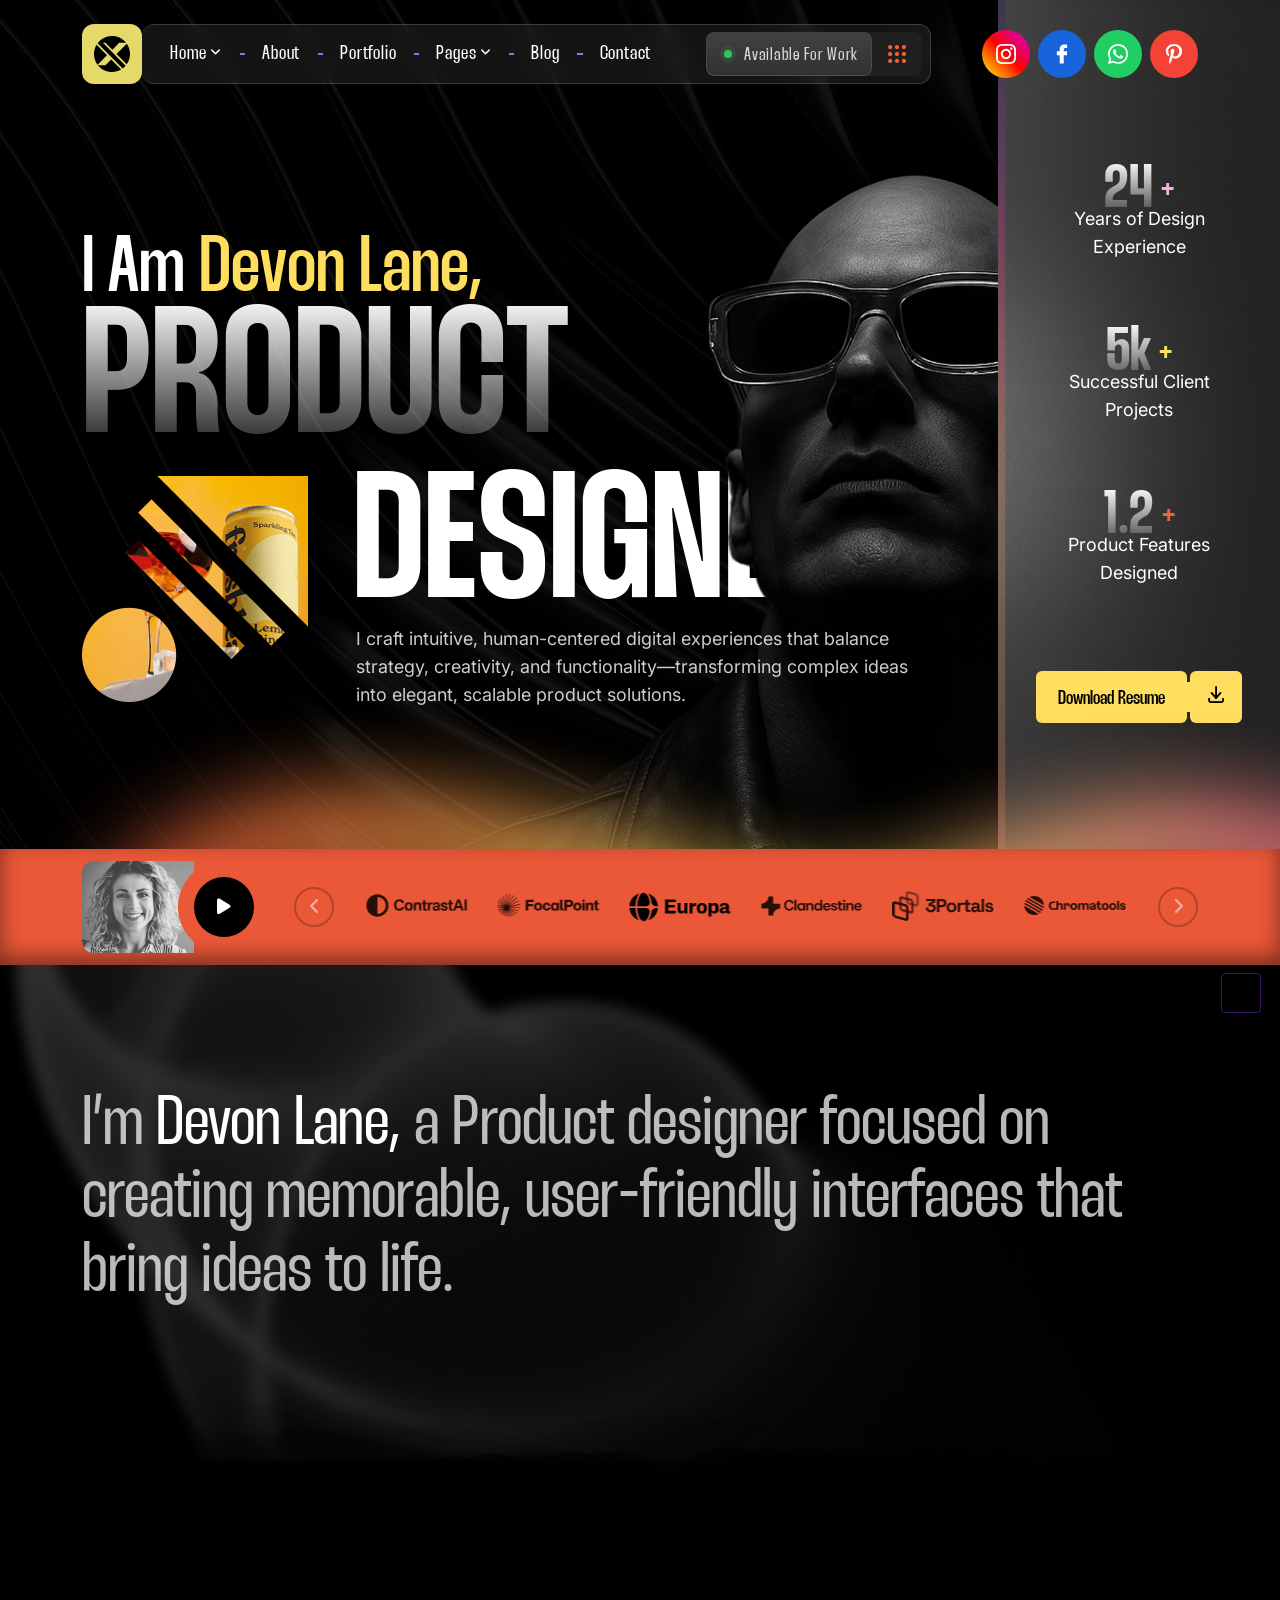
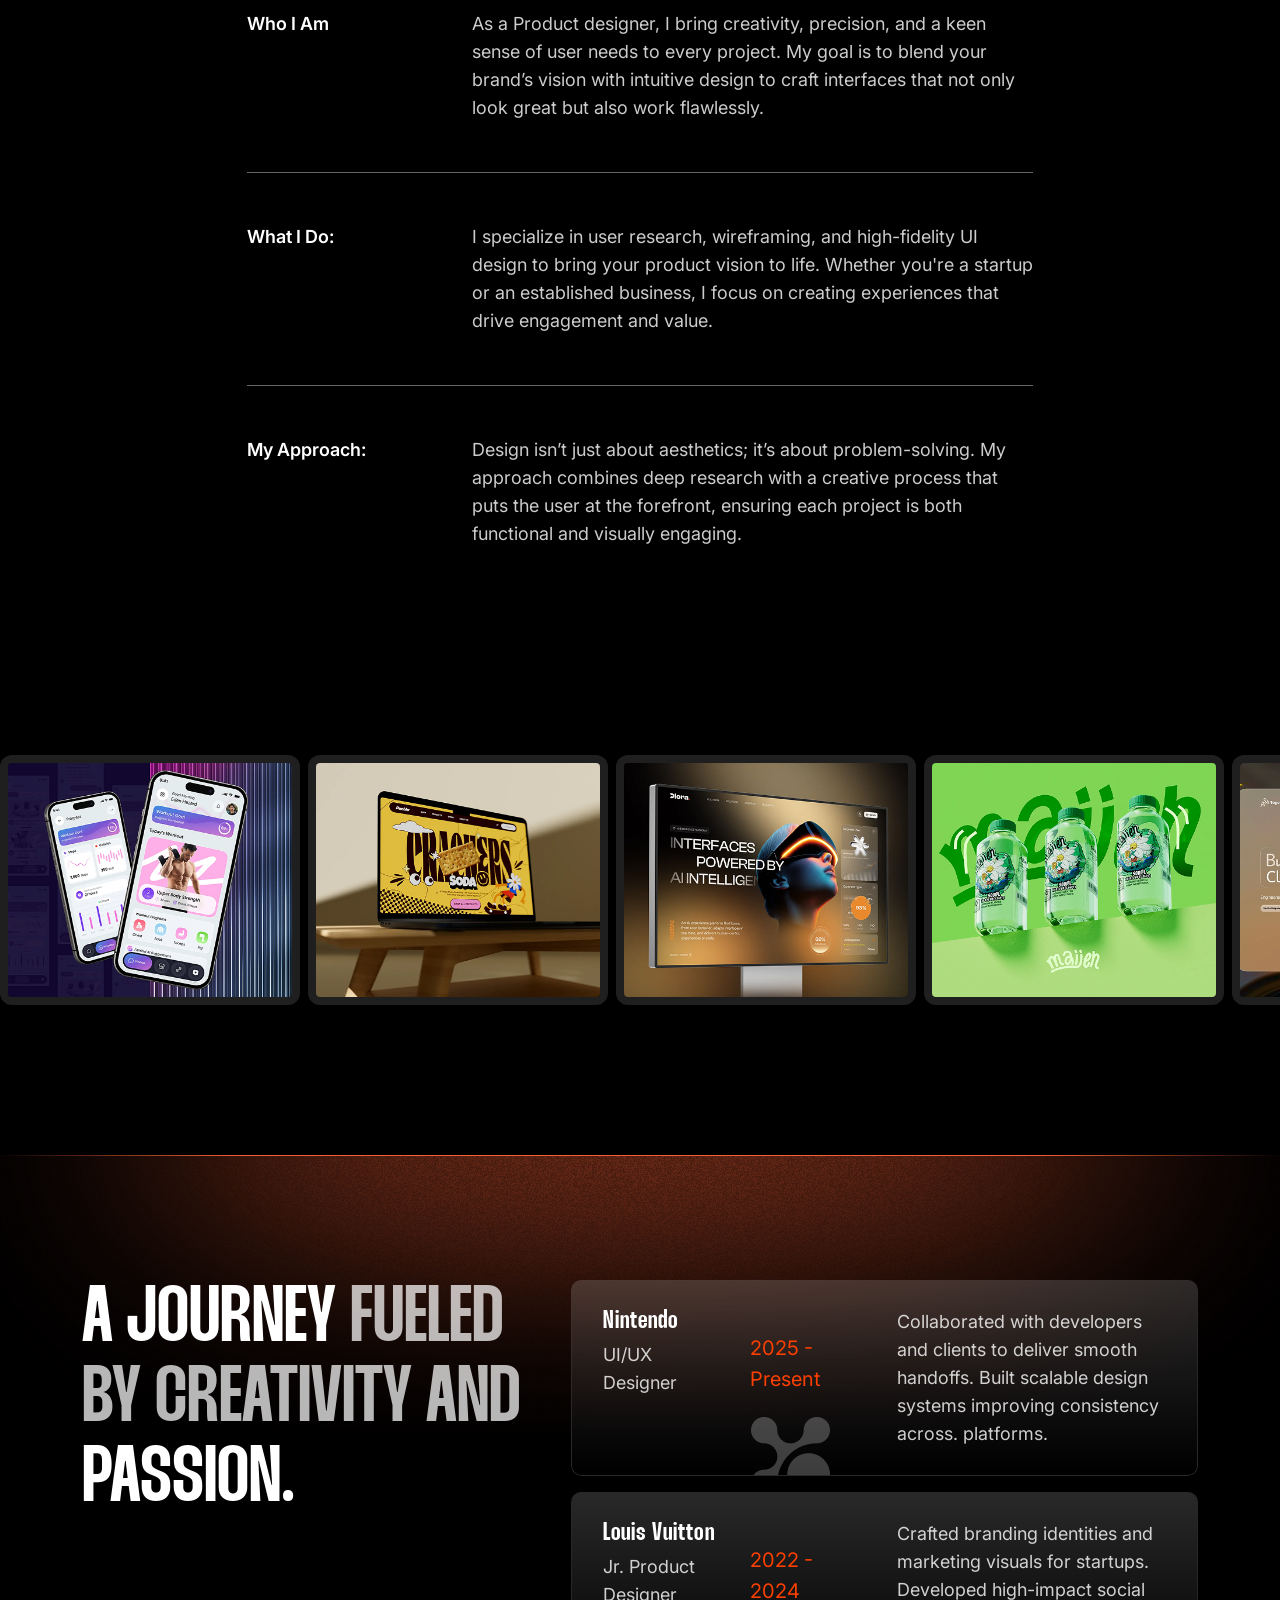
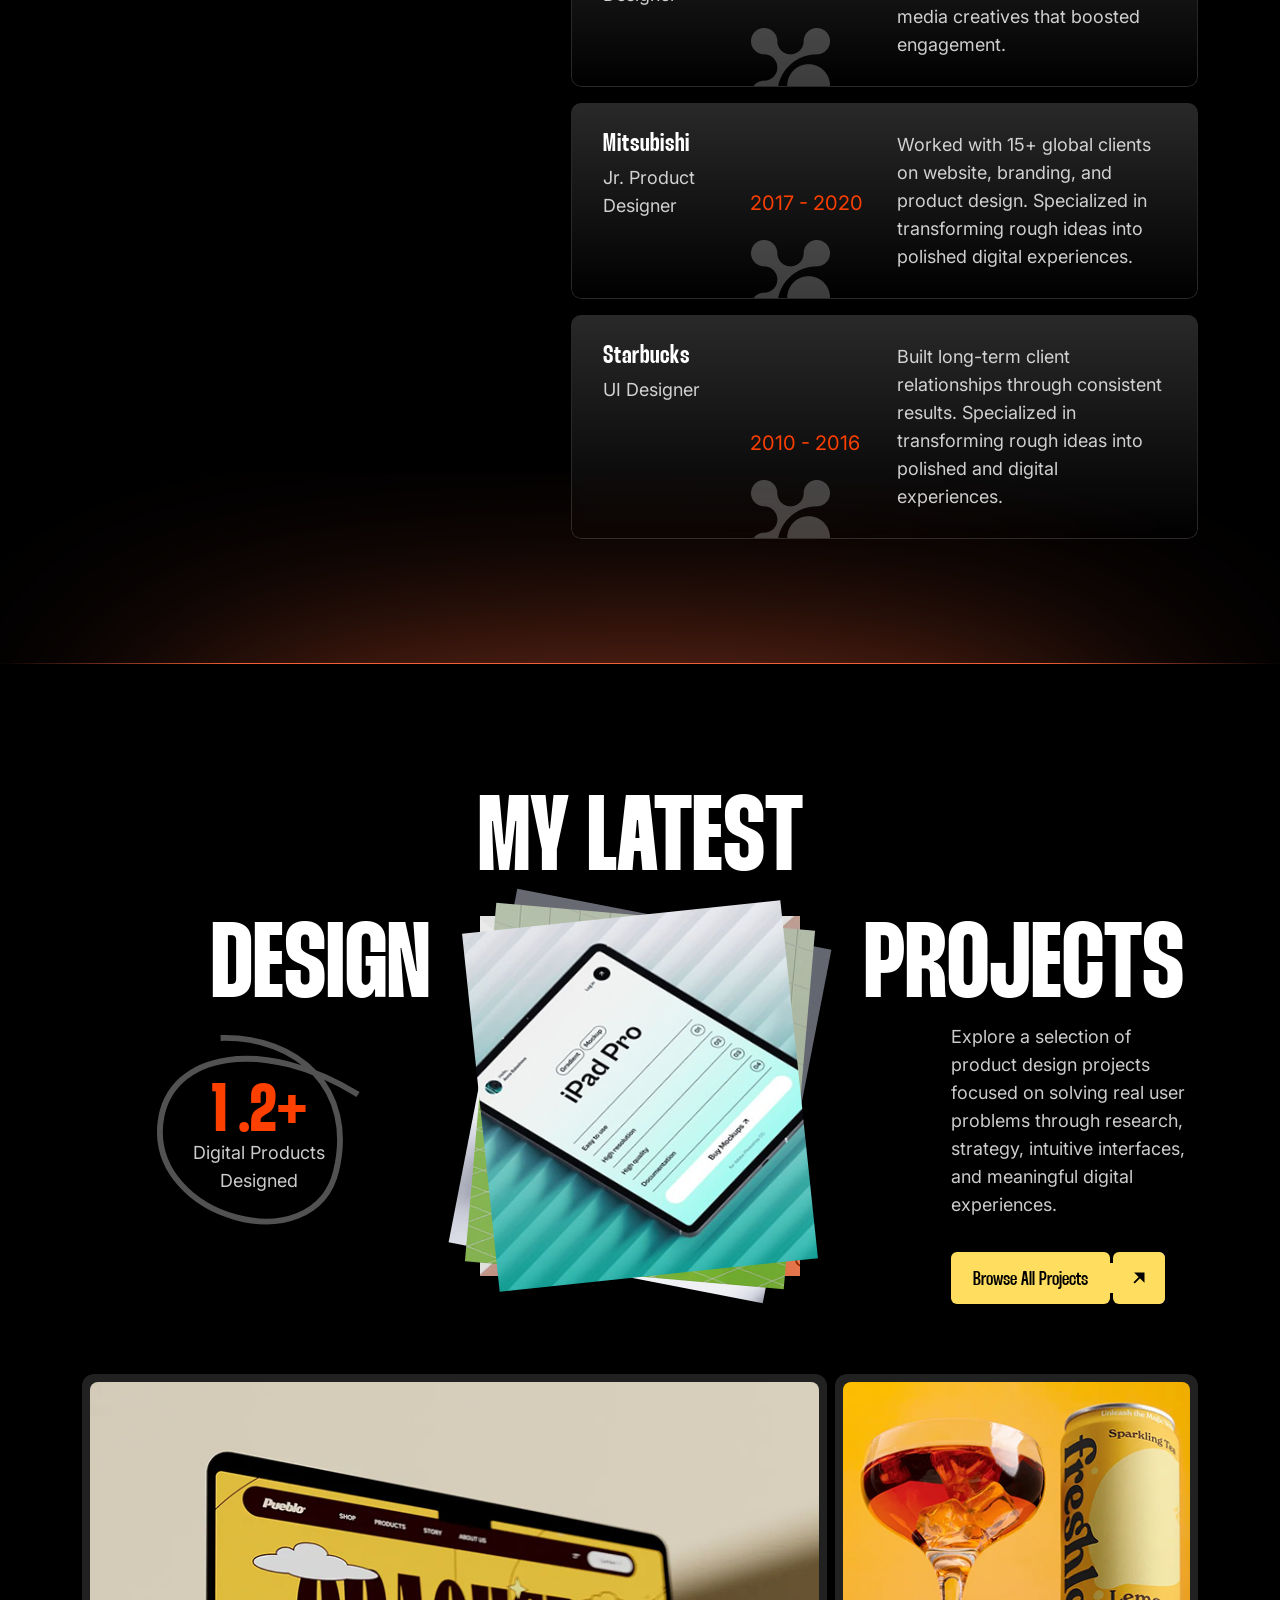
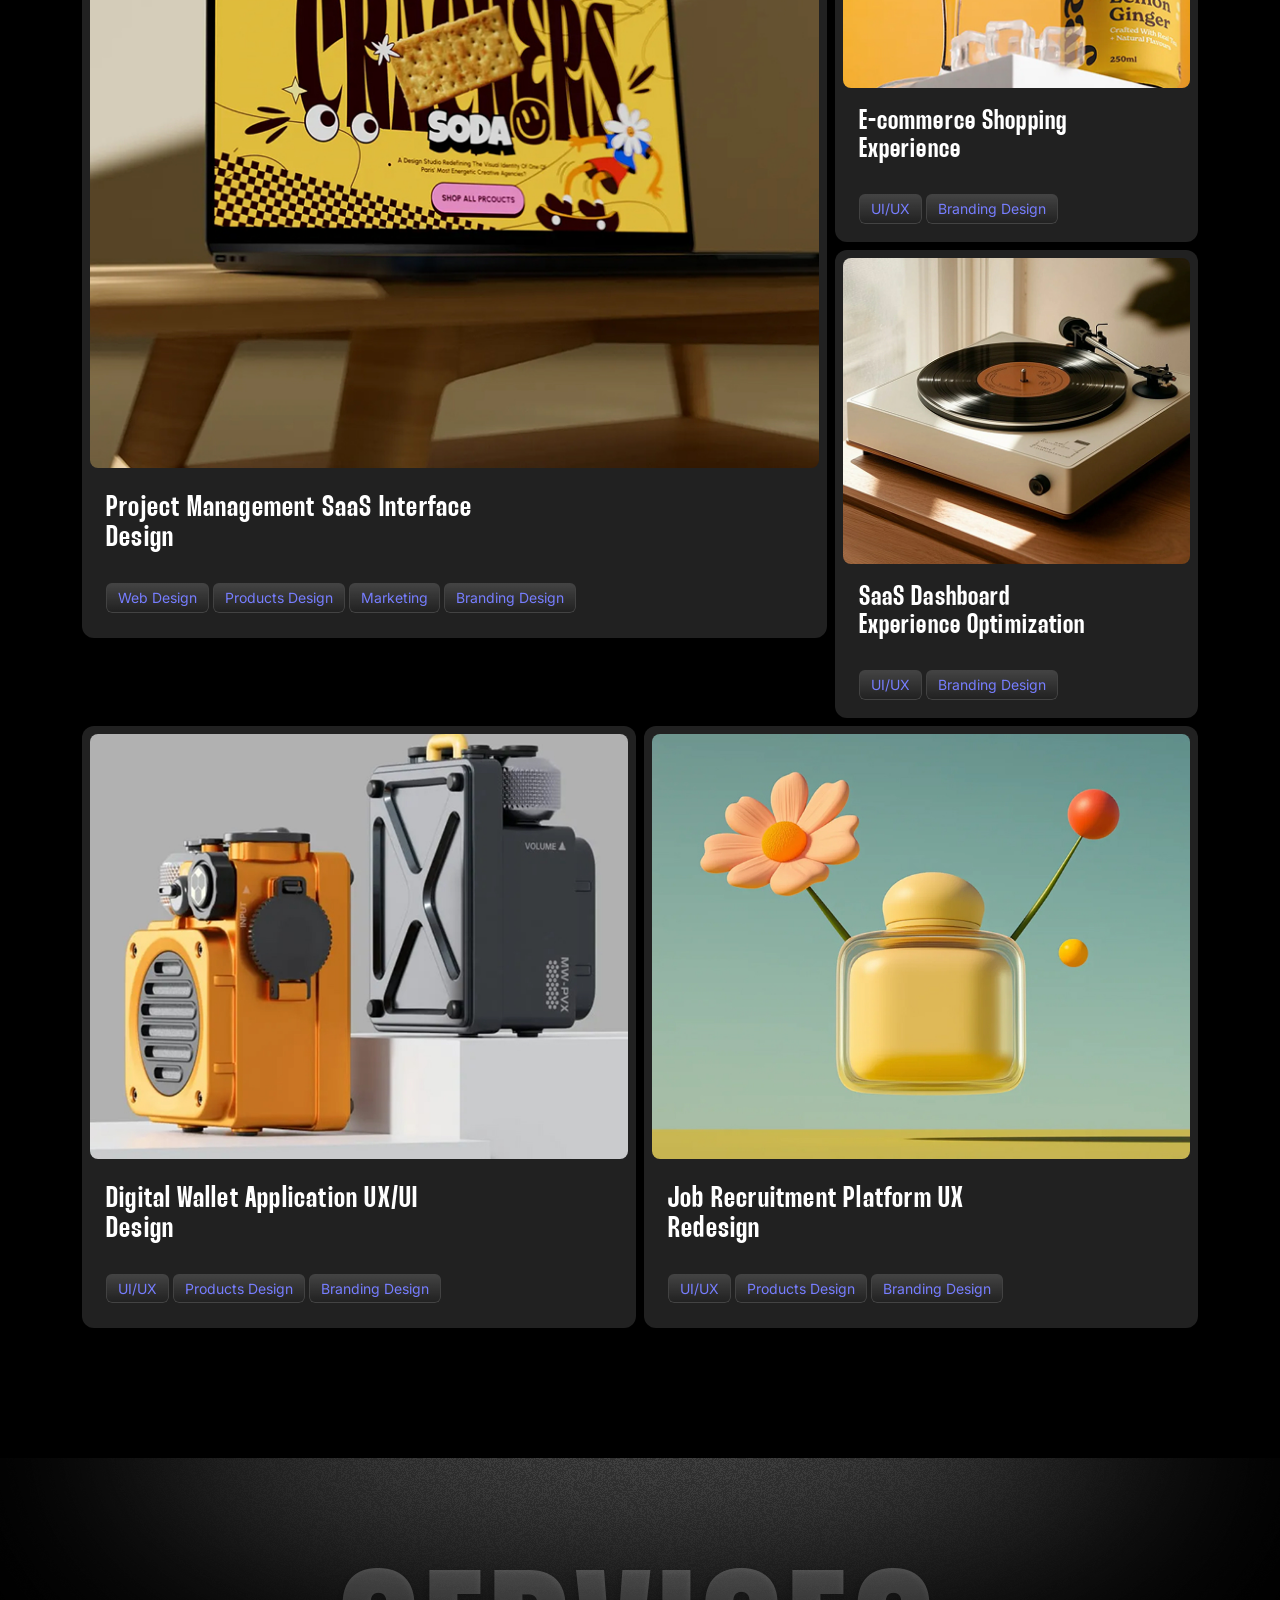
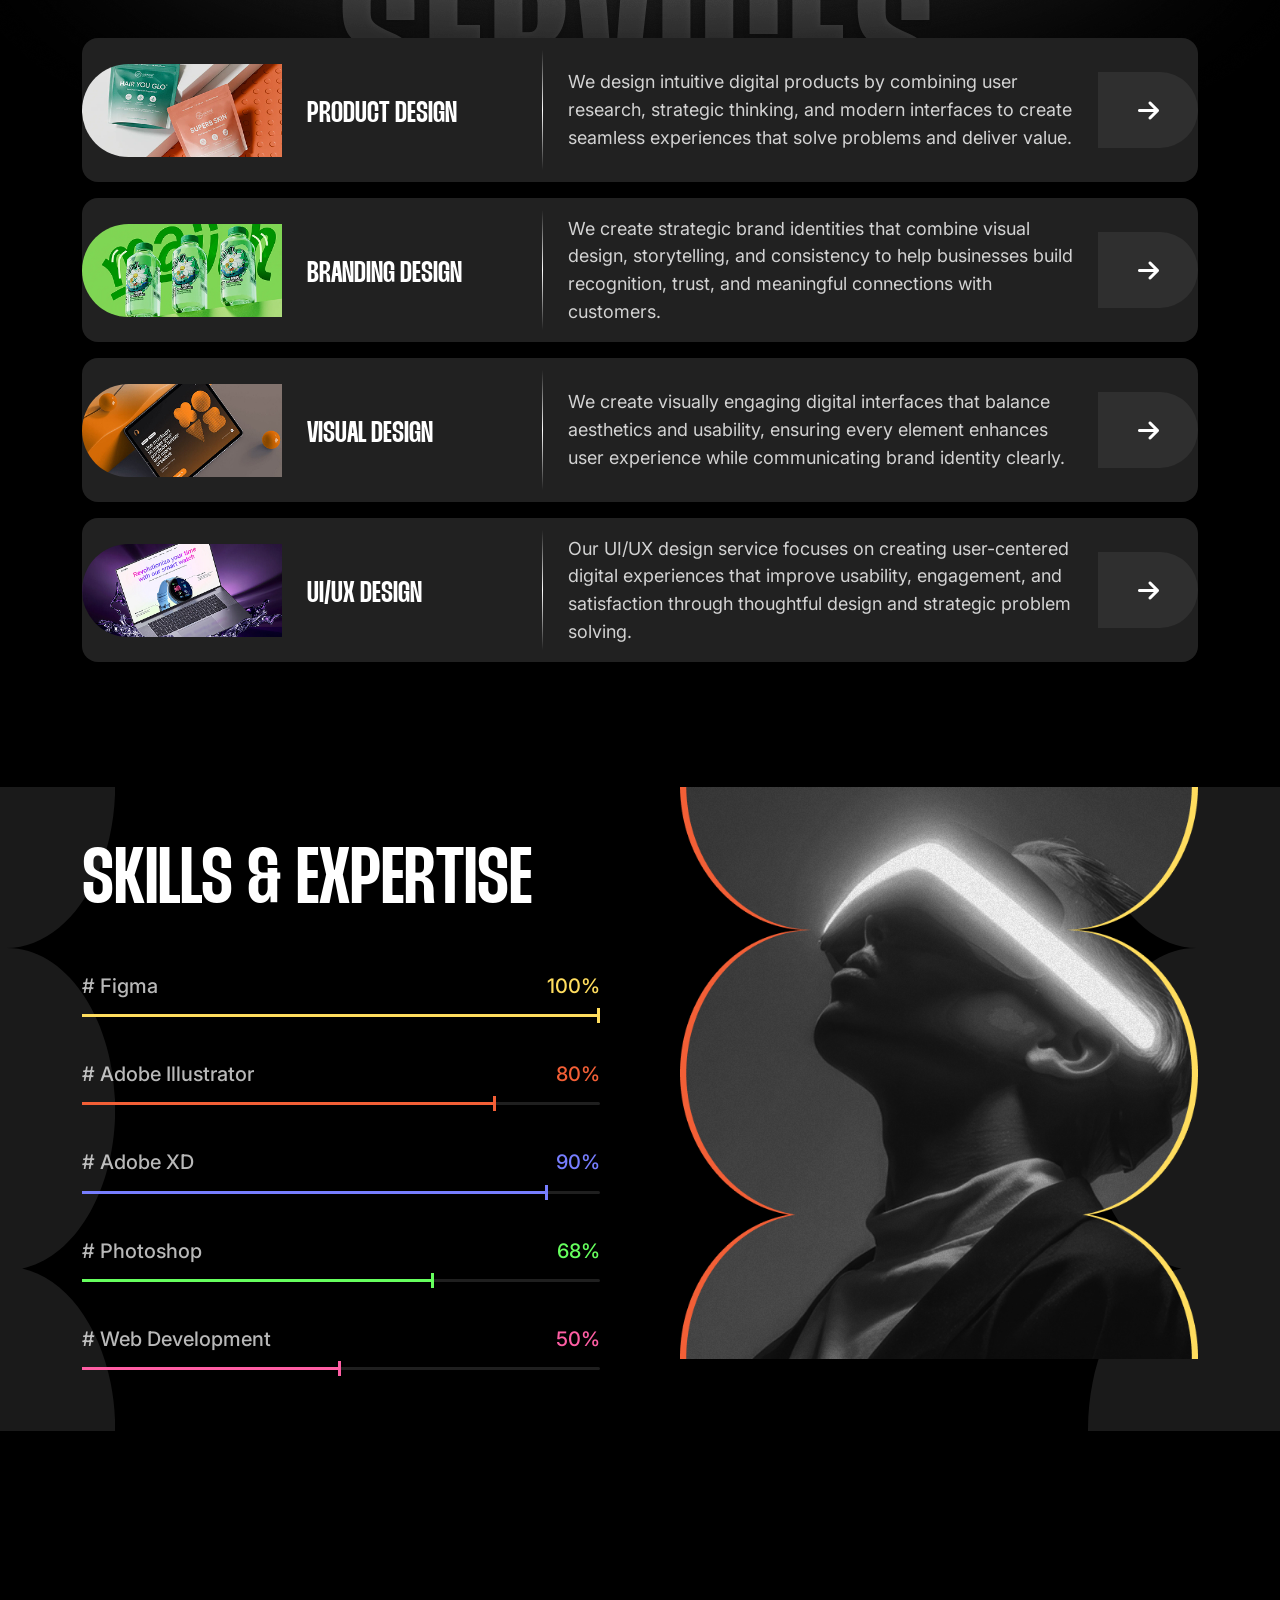
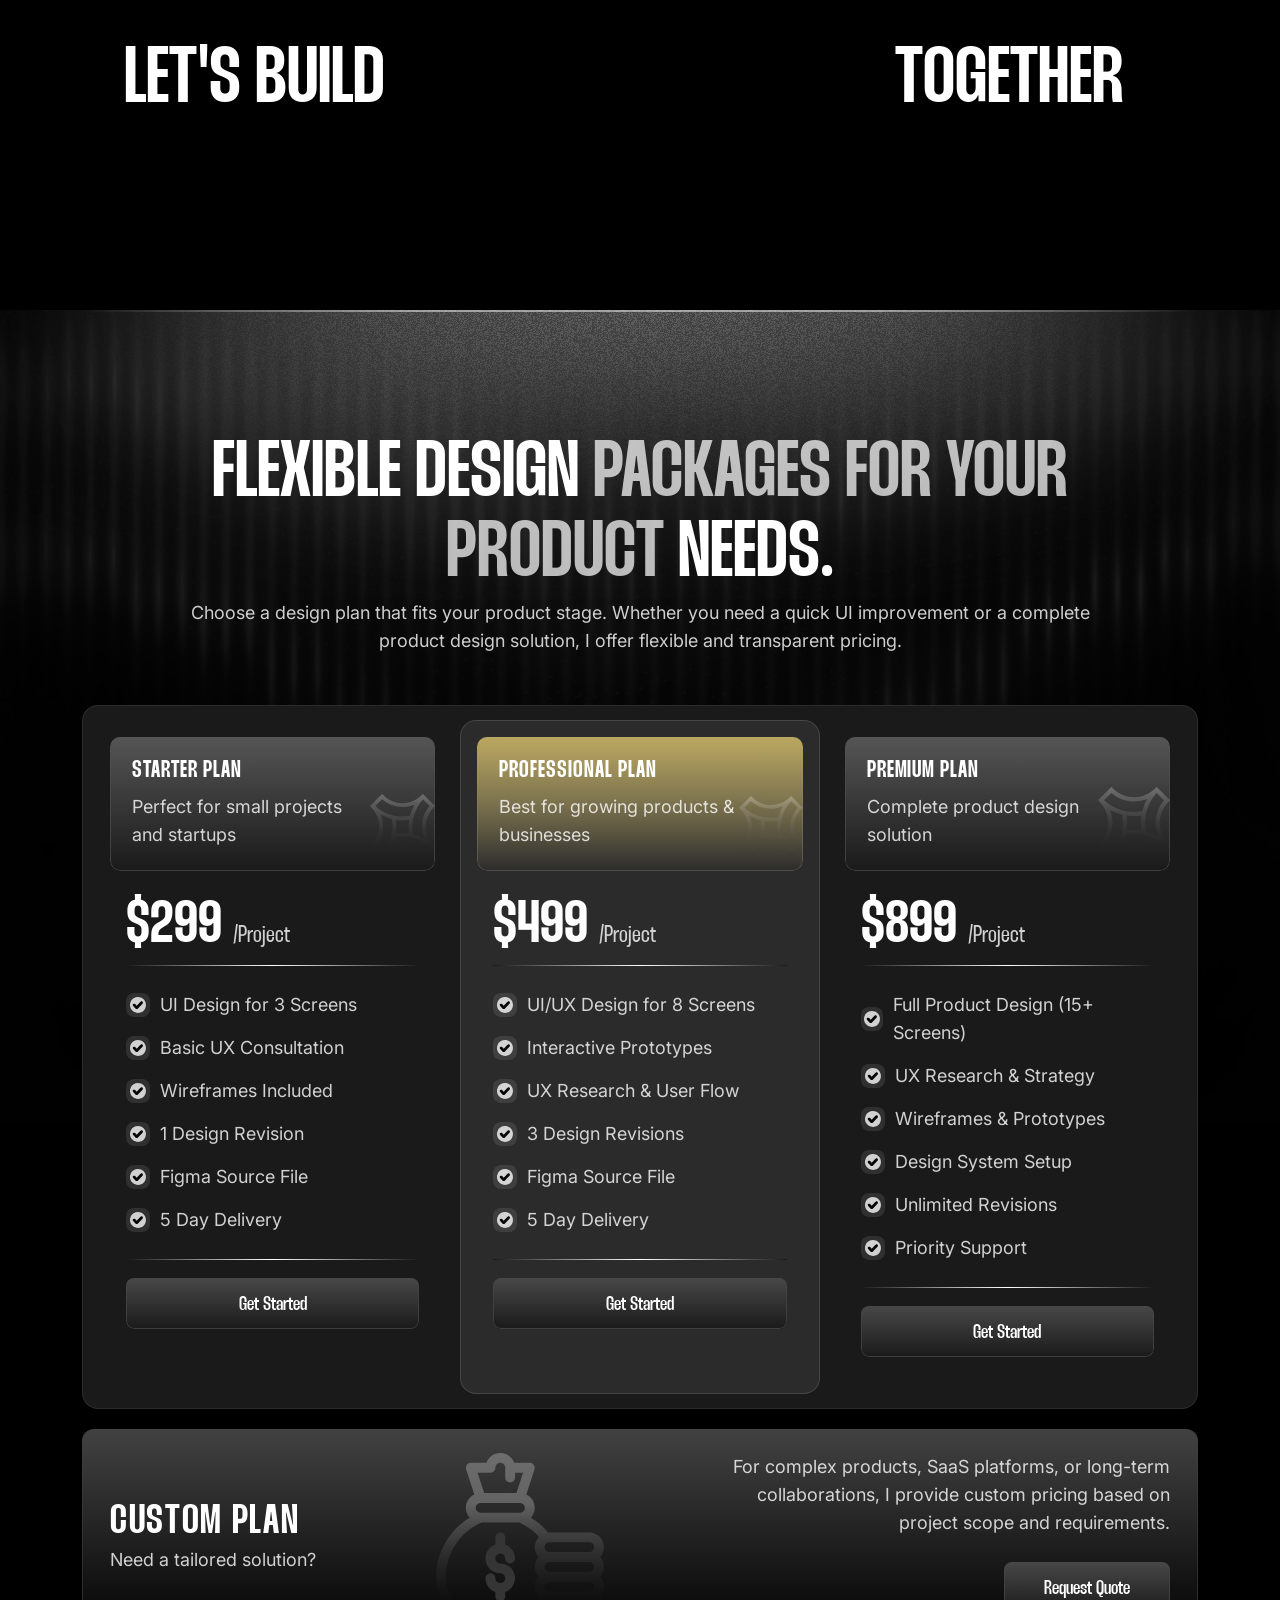
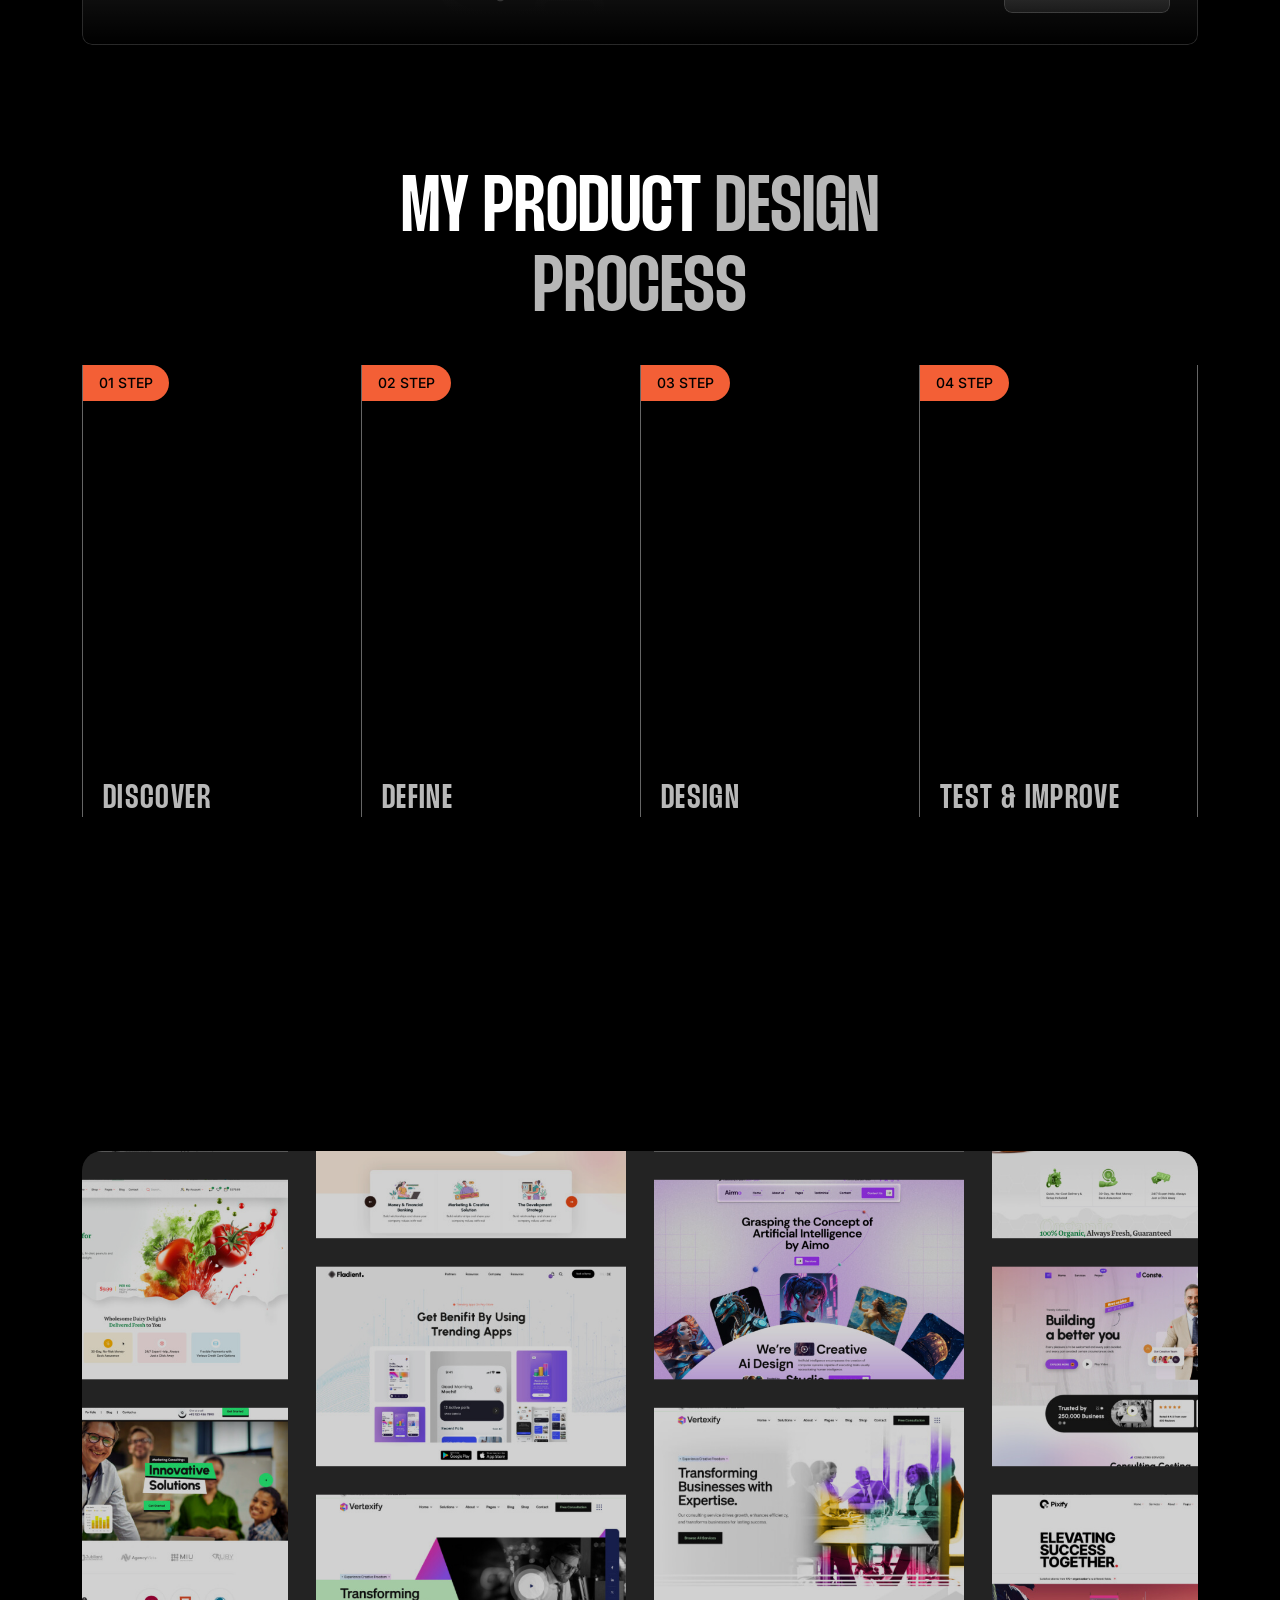
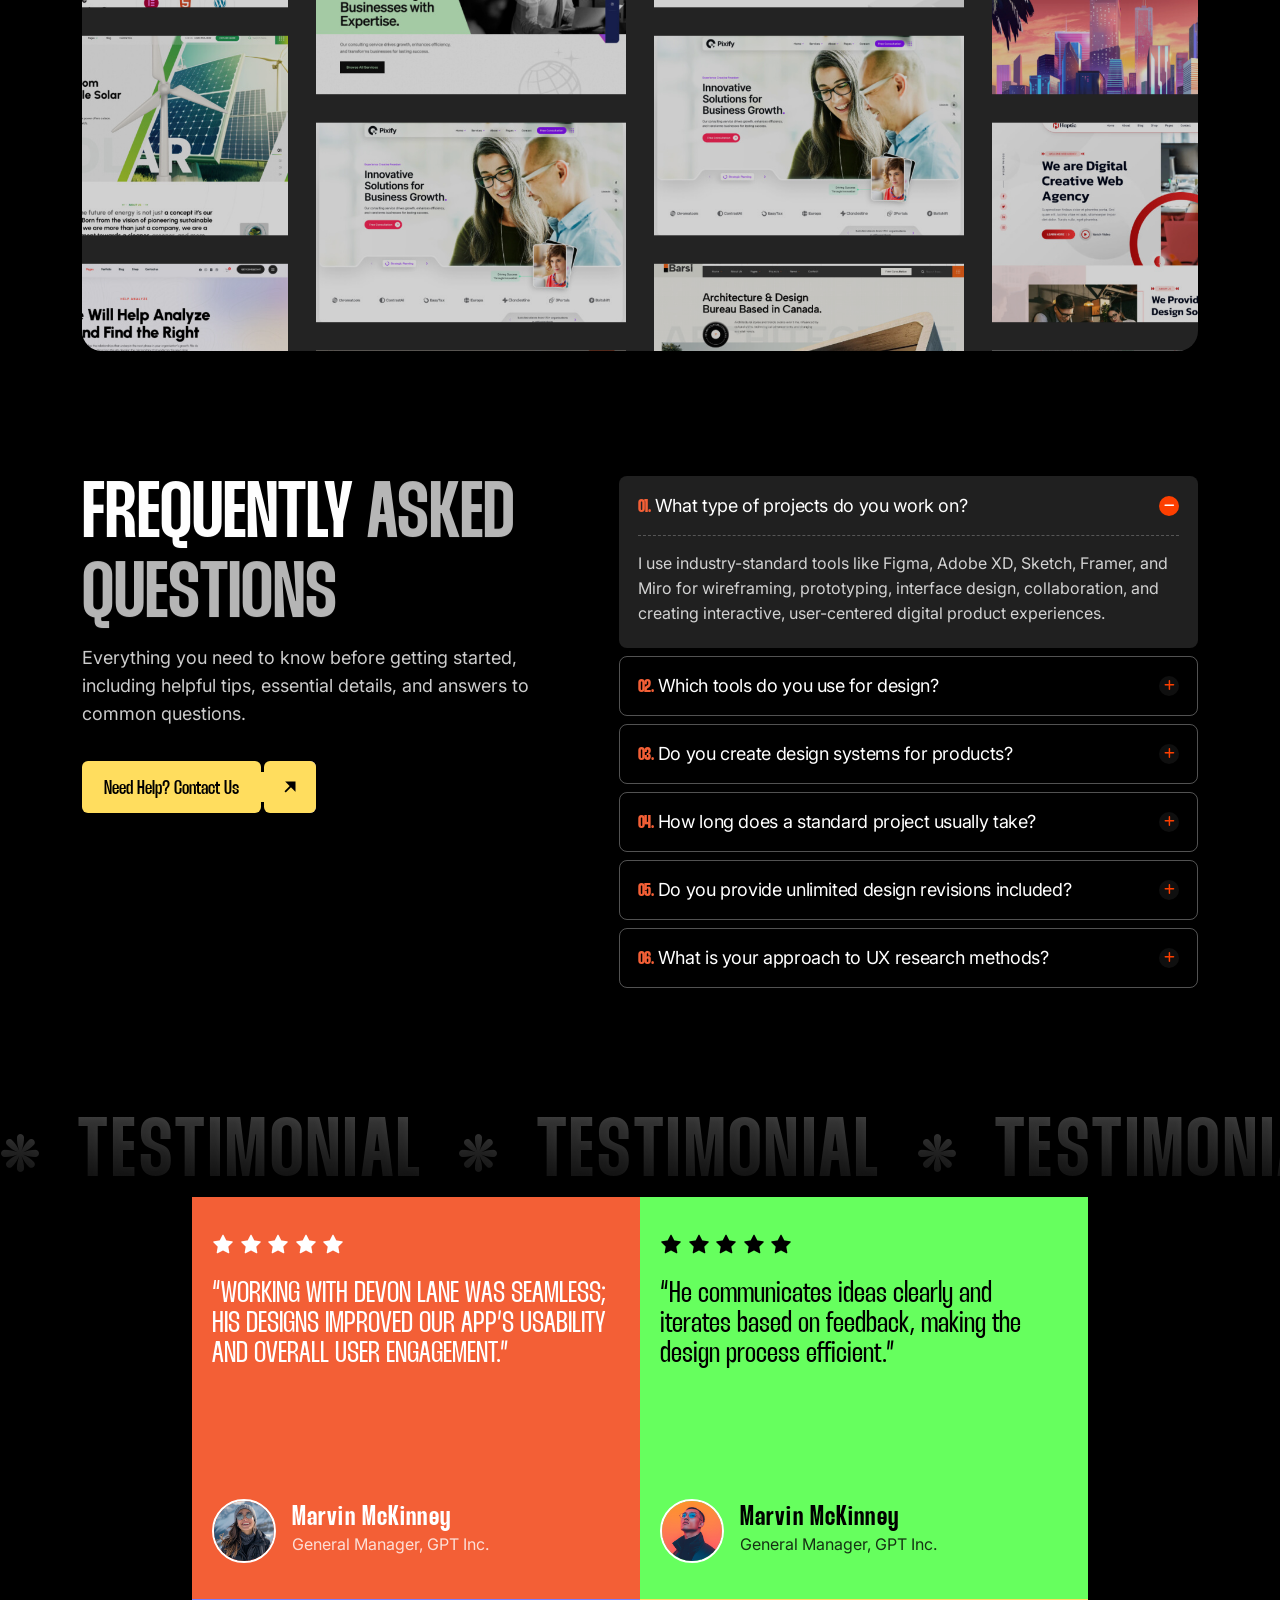
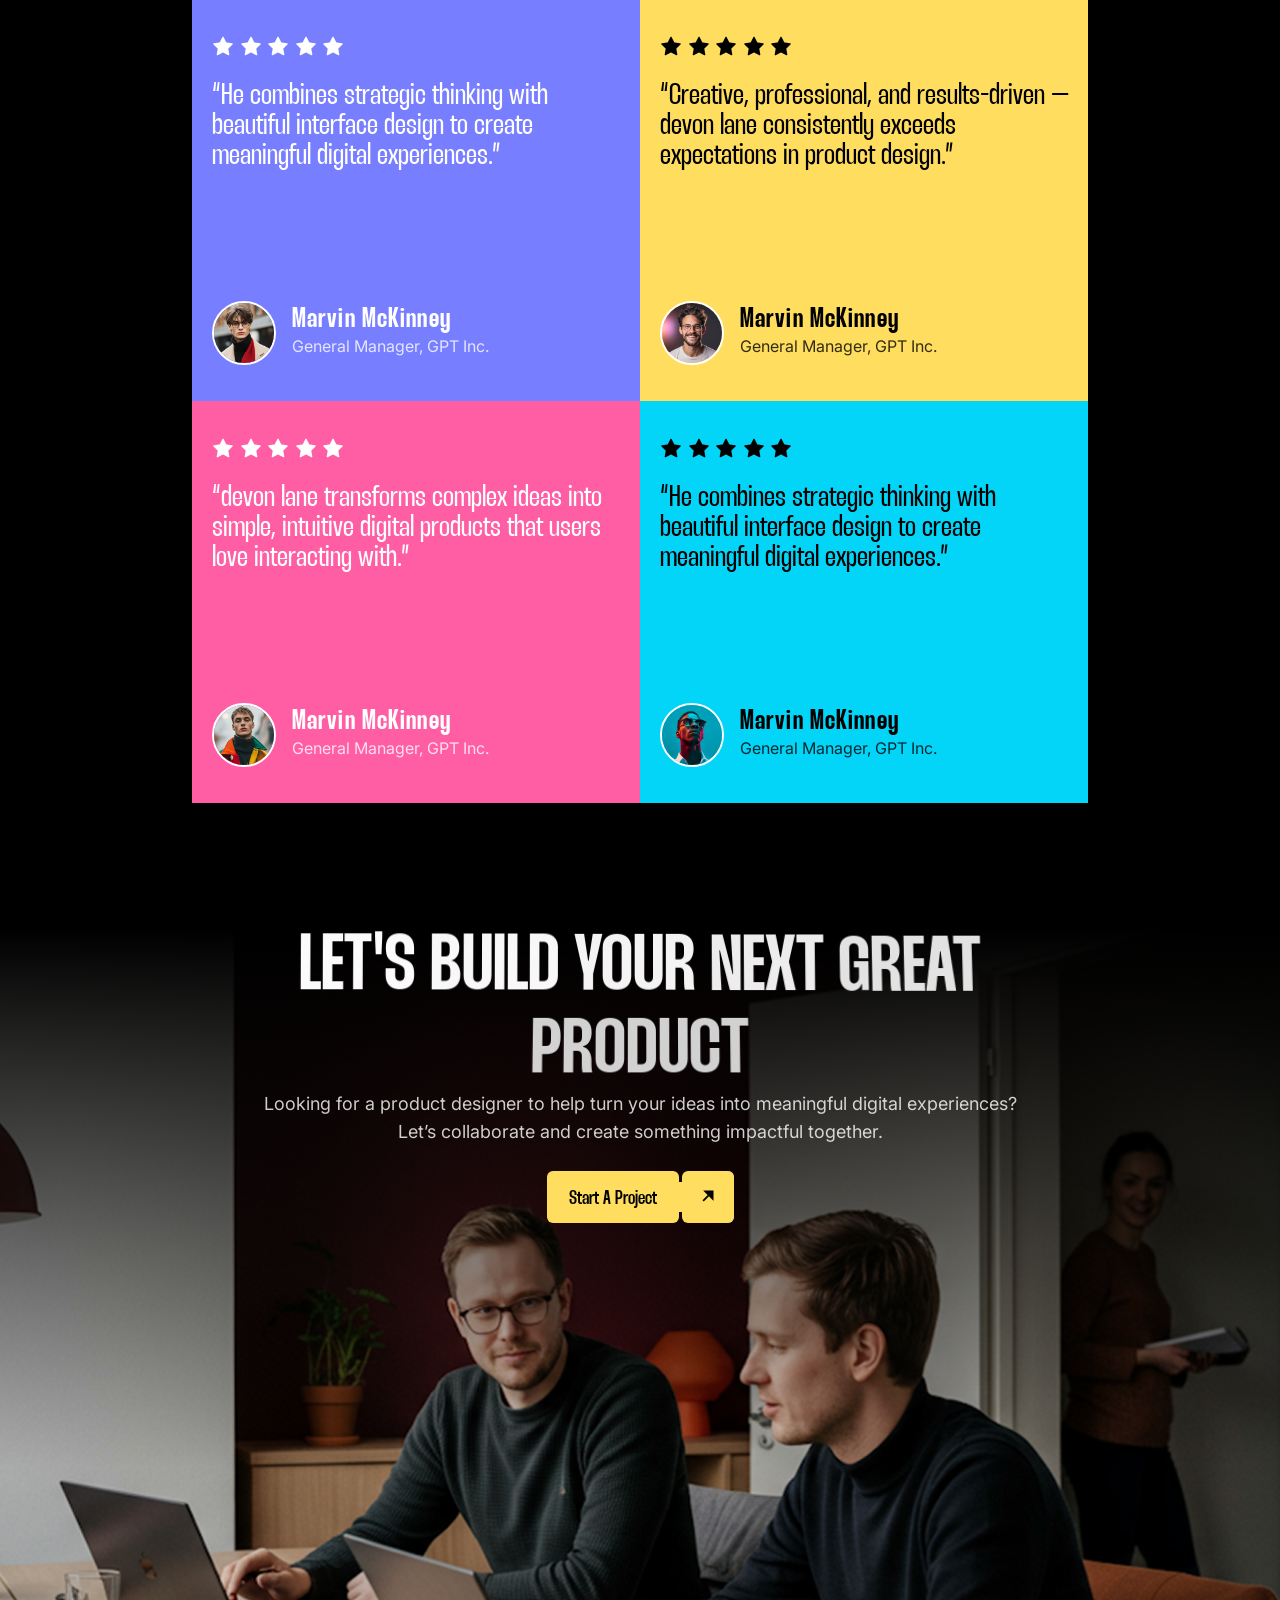
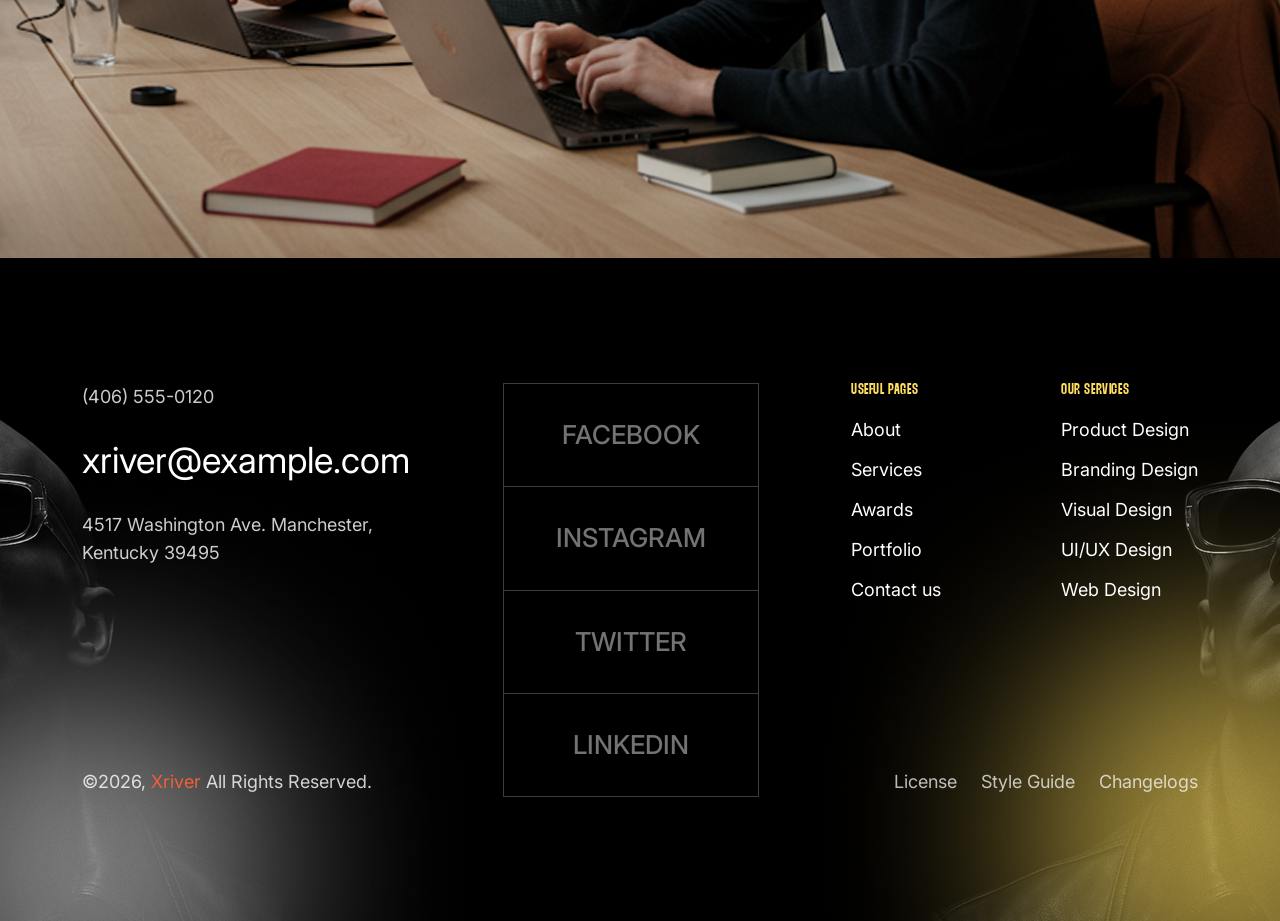
==== commit 5a90d1a6: "h2-done" ====
--- a/index-2.html
+++ b/index-2.html
@@ -372,7 +372,7 @@
                     
 
                 <div class="container xr-container-1">
-                    <h2 class="xr-about-2-sec-title xr-h-2">
+                    <h2 class="xr-about-2-sec-title xr-h-2 wa-split-text split-line-up">
                         I’m <span>Devon Lane,</span> a Product designer focused on creating memorable, user-friendly interfaces that bring ideas to life.
                     </h2>
                     
@@ -380,7 +380,7 @@
                         <div class="xr-about-2-content">
                             
                             <!-- single-item -->
-                            <div class="xr-about-2-content-item">
+                            <div class="xr-about-2-content-item wow fadeInUp2" data-wow-offset="100">
                                 <h4 class="xr-p-2 title">
                                     Who I Am
                                 </h4>
@@ -388,7 +388,7 @@
                             </div>
                             
                             <!-- single-item -->
-                            <div class="xr-about-2-content-item">
+                            <div class="xr-about-2-content-item wow fadeInUp2" data-wow-offset="100">
                                 <h4 class="xr-p-2 title">
                                     What I Do:
                                 </h4>
@@ -396,7 +396,7 @@
                             </div>
                             
                             <!-- single-item -->
-                            <div class="xr-about-2-content-item">
+                            <div class="xr-about-2-content-item wow fadeInUp2" data-wow-offset="100">
                                 <h4 class="xr-p-2 title">
                                     My Approach:
                                 </h4>
@@ -405,7 +405,7 @@
                             
                         </div>
 
-                        <div class="btn-wrap text-center">
+                        <div class="btn-wrap text-center wow fadeInUp2" data-wow-offset="100%">
                             <a href="#" aria-label="name" class="xr-pr-btn-2">
                                 <span class="text">Browse My Services</span>
                                 <div class="icon">
@@ -474,7 +474,7 @@
             <!-- career-start -->
             <section class="xr-career-2-area wa-p-relative pt-125 pb-125">
                 <div class="xr-career-2-bg-clr-1-box wa-fix">
-                    <svg class="xr-career-2-bg-clr-1" preserveAspectRatio="none" viewBox="0 0 1920 417" fill="none" xmlns="http://www.w3.org/2000/svg">
+                    <svg class="xr-career-2-bg-clr-1 wow fadeIn" data-wow-offset="100" data-wow-duration="3s" preserveAspectRatio="none" viewBox="0 0 1920 417" fill="none" xmlns="http://www.w3.org/2000/svg">
                         <g filter="url(#filter0_fn_421_1384)">
                         <ellipse cx="960" cy="-46.5" rx="765" ry="103.5" fill="#F35F36"/>
                         </g>
@@ -501,7 +501,7 @@
                 </div>
 
                 <div class="xr-career-2-bg-clr-2-box wa-fix">
-                    <svg class="xr-career-2-bg-clr-2" preserveAspectRatio="none" viewBox="0 0 1920 287" fill="none" xmlns="http://www.w3.org/2000/svg">
+                    <svg class="xr-career-2-bg-clr-2  wow fadeIn" data-wow-offset="100" data-wow-duration="3s" preserveAspectRatio="none" viewBox="0 0 1920 287" fill="none" xmlns="http://www.w3.org/2000/svg">
                         <g filter="url(#filter0_f_421_1385)">
                         <ellipse cx="960" cy="463.5" rx="765" ry="103.5" fill="#F35F36"/>
                         </g>
@@ -517,21 +517,21 @@
 
                     
 
-                <div class="xr-career-2-bg-line"></div>
-                <div class="xr-career-2-bg-line has-2"></div>
+                <div class="xr-career-2-bg-line  wow zoomIn" data-wow-offset="100" data-wow-duration="3s"></div>
+                <div class="xr-career-2-bg-line has-2  wow zoomIn" data-wow-offset="100" data-wow-duration="3s"></div>
                 <div class="container xr-container-1">
                     <div class="xr-career-2-wrap">
 
                         <!-- title -->
-                        <h2 class="xr-career-2-sec-title xr-sec-title-2">
+                        <h2 class="xr-career-2-sec-title xr-sec-title-2 wa-split-text split-line-up">
                             A JOURNEY <span>FUELED BY CREATIVITY AND</span> PASSION.
                         </h2>
 
                         <!-- card -->
-                        <div class="xr-career-2-item">
+                        <div class="xr-career-2-item wa-fix">
 
                             <!-- single-item -->
-                            <div class="xr-career-2-item-single">
+                            <div class="xr-career-2-item-single wow slideInRight" data-wow-offset="100">
                                 <div class="inner-box">
                                     <h4 class="xr-h-2 title">Nintendo</h4>
                                     <p class="xr-p-2 subtitle">UI/UX Designer</p>
@@ -548,7 +548,7 @@
                             </div>
 
                             <!-- single-item -->
-                            <div class="xr-career-2-item-single">
+                            <div class="xr-career-2-item-single wow slideInRight" data-wow-offset="100">
                                 <div class="inner-box">
                                     <h4 class="xr-h-2 title">Louis Vuitton</h4>
                                     <p class="xr-p-2 subtitle">Jr. Product Designer</p>
@@ -565,7 +565,7 @@
                             </div>
 
                             <!-- single-item -->
-                            <div class="xr-career-2-item-single">
+                            <div class="xr-career-2-item-single wow slideInRight" data-wow-offset="100">
                                 <div class="inner-box">
                                     <h4 class="xr-h-2 title">Mitsubishi</h4>
                                     <p class="xr-p-2 subtitle">Jr. Product Designer</p>
@@ -582,7 +582,7 @@
                             </div>
 
                             <!-- single-item -->
-                            <div class="xr-career-2-item-single">
+                            <div class="xr-career-2-item-single wow slideInRight" data-wow-offset="100">
                                 <div class="inner-box">
                                     <h4 class="xr-h-2 title">Starbucks</h4>
                                     <p class="xr-p-2 subtitle">UI Designer</p>
@@ -609,14 +609,14 @@
 
                     <!-- top-content -->
                     <div class="xr-projects-2-top">
-                        <h3 class="xr-h-2 xr-projects-2-sec-title has-1">MY LATEST</h3>
+                        <h3 class="xr-h-2 xr-projects-2-sec-title has-1 wa-split-text split-line-up">MY LATEST</h3>
                         <div class="xr-projects-2-top-inner">
 
                             <div class="elm-box">
-                                <h3 class="xr-h-2 xr-projects-2-sec-title has-2">DESIGN</h3>
+                                <h3 class="xr-h-2 xr-projects-2-sec-title has-2 wa-split-text split-line-up">DESIGN</h3>
                                 <div class="xr-projects-2-counter wa-p-relative">
                                     <svg class="line-shape" preserveAspectRatio="none" viewBox="0 0 208 194" fill="none" xmlns="http://www.w3.org/2000/svg">
-                                        <path opacity="0.32" d="M206.003 61.0267C111.408 1.93001 11.4743 15.948 3.47226 90.5111C-7.00201 188.101 161.086 233.632 183.63 138.996C203.495 55.6049 144.548 1.12256 65.1775 3.04951" stroke="white" stroke-width="6"/>
+                                        <path class="svg-path" opacity="0.32" d="M206.003 61.0267C111.408 1.93001 11.4743 15.948 3.47226 90.5111C-7.00201 188.101 161.086 233.632 183.63 138.996C203.495 55.6049 144.548 1.12256 65.1775 3.04951" stroke="white" stroke-width="6"/>
                                     </svg>
                                     <h4 class="xr-h-2 number">
                                         <span class="odometer" data-count="1.2">0</span><span class="plus">+</span>
@@ -626,7 +626,7 @@
                             </div>
 
                             <!-- slider -->
-                            <div class="elm-box">
+                            <div class="elm-box wow fadeInUp2" data-wow-offset="100">
                                 <div class="xr-projects-2-gallery">
                                     <div class="xr-projects-2-gallery-img-ani">
                                         <div class="xr-projects-2-gallery-img wa-fix wa-img-cover">
@@ -655,11 +655,11 @@
                                 </div>
                             </div>
                             <div class="elm-box">
-                                <h3 class="xr-h-2 xr-projects-2-sec-title has-3">PROJECTS</h3>
+                                <h3 class="xr-h-2 xr-projects-2-sec-title has-3 wa-split-text split-line-up">PROJECTS</h3>
                                 <div class="xr-projects-2-content">
-                                    <p class="xr-p-2 disc">Explore a selection of product design projects focused on solving real user problems through research, strategy, intuitive interfaces, and meaningful digital experiences.</p>
-
-                                    <div class="btn-wrap">
+                                    <p class="xr-p-2 disc wow fadeInUp2" data-wow-offset="100">Explore a selection of product design projects focused on solving real user problems through research, strategy, intuitive interfaces, and meaningful digital experiences.</p>
+
+                                    <div class="btn-wrap wow fadeInUp2" data-wow-offset="100">
                                         <a href="#" aria-label="name" class="xr-pr-btn-2">
                                             <span class="text">Browse All Projects</span>
                                             <div class="icon">
@@ -677,7 +677,7 @@
                     <div class="xr-projects-2-wrap">
                         <div class="elm-col">
                             <!-- single-card -->
-                            <div class="xr-projects-2-card">
+                            <div class="xr-projects-2-card wow fadeInUp2" data-wow-offset="100">
                                 <div class="card-img wa-fix wa-img-cover">
                                     <img src="assets/img/projects/p2-img-1.jpg" alt="">
                                 </div>
@@ -704,7 +704,7 @@
                         </div>
                         <div class="elm-col">
                             <!-- single-card -->
-                            <div class="xr-projects-2-card has-v2">
+                            <div class="xr-projects-2-card has-v2 wow fadeInUp2" data-wow-offset="100">
                                 <div class="card-img wa-fix wa-img-cover">
                                     <img src="assets/img/projects/p2-img-2.jpg" alt="">
                                 </div>
@@ -723,7 +723,7 @@
                                 </div>
                             </div>
                             <!-- single-card -->
-                            <div class="xr-projects-2-card has-v2">
+                            <div class="xr-projects-2-card has-v2 wow fadeInUp2" data-wow-delay=".2s" data-wow-offset="100">
                                 <div class="card-img wa-fix wa-img-cover">
                                     <img src="assets/img/projects/p2-img-3.jpg" alt="">
                                 </div>
@@ -746,7 +746,7 @@
 
                     <div class="xr-projects-2-wrap-2">
                         <!-- single-card -->
-                        <div class="xr-projects-2-card has-v3">
+                        <div class="xr-projects-2-card has-v3 wow fadeInUp2" data-wow-offset="100">
                             <div class="card-img wa-fix wa-img-cover">
                                 <img src="assets/img/projects/p2-img-4.jpg" alt="">
                             </div>
@@ -768,7 +768,7 @@
                             </div>
                         </div>
                         <!-- single-card -->
-                        <div class="xr-projects-2-card has-v3">
+                        <div class="xr-projects-2-card has-v3 wow fadeInUp2 " data-wow-delay=".2s" data-wow-offset="100">
                             <div class="card-img wa-fix wa-img-cover">
                                 <img src="assets/img/projects/p2-img-5.jpg" alt="">
                             </div>
@@ -797,8 +797,8 @@
 
             <!-- services-start -->
             <section class="xr-services-2-area wa-fix wa-p-relative pt-100 pb-125">
-                <div class="xr-services-2-bg-line"></div>
-                <svg class="xr-services-2-bg-clr" preserveAspectRatio="none" viewBox="0 0 1920 417" fill="none" xmlns="http://www.w3.org/2000/svg">
+                <div class="xr-services-2-bg-line wow zoomIn" data-wow-duration="3s"></div>
+                <svg class="xr-services-2-bg-clr wow fadeIn" data-wow-duration="3s" preserveAspectRatio="none" viewBox="0 0 1920 417" fill="none" xmlns="http://www.w3.org/2000/svg">
                     <g opacity="0.6" filter="url(#filter0_fn_421_1391)">
                     <ellipse cx="960" cy="-46.5" rx="765" ry="103.5" fill="white"/>
                     </g>
@@ -825,7 +825,7 @@
                     
 
                 <div class="container xr-container-1">
-                    <h3 class="xr-h-2 xr-services-2-sec-title">SERVICES</h3>
+                    <h3 class="xr-h-2 xr-services-2-sec-title wow fadeInUp2" data-wow-offset="200" data-wow-duration="2s">SERVICES</h3>
 
                     <div class="xr-services-2-item">
 
@@ -848,7 +848,7 @@
                         </div>
 
                         <!-- single-card -->
-                        <div class="xr-services-2-item-single">
+                        <div class="xr-services-2-item-single wow fadeInUp2" data-wow-offset="100">
                             <div class="bg-clr"  data-background="assets/img/services/s2-card-noise.png">
                             </div>
 
@@ -866,7 +866,7 @@
                         </div>
 
                         <!-- single-card -->
-                        <div class="xr-services-2-item-single">
+                        <div class="xr-services-2-item-single wow fadeInUp2" data-wow-offset="100">
                             <div class="bg-clr"  data-background="assets/img/services/s2-card-noise.png">
                             </div>
 
@@ -884,7 +884,7 @@
                         </div>
 
                         <!-- single-card -->
-                        <div class="xr-services-2-item-single">
+                        <div class="xr-services-2-item-single wow fadeInUp2" data-wow-offset="100">
                             <div class="bg-clr"  data-background="assets/img/services/s2-card-noise.png">
                             </div>
 
@@ -906,12 +906,12 @@
             <!-- services-end -->
 
             <!-- skill-start -->
-            <section class="xr-skill-2-area wa-fix wa-p-relative">
-
-                <svg class="xr-skill-2-bg-shape-1" preserveAspectRatio="none" viewBox="0 0 172 644" fill="none" xmlns="http://www.w3.org/2000/svg">
+            <section class="xr-skill-2-area wa-fix wa-p-relative wa-fix">
+
+                <svg class="xr-skill-2-bg-shape-1 wow slideInLeft" data-wow-duration="2s" data-wow-offset="100" preserveAspectRatio="none" viewBox="0 0 172 644" fill="none" xmlns="http://www.w3.org/2000/svg">
                     <path opacity="0.8" fill-rule="evenodd" clip-rule="evenodd" d="M-471.992 644C-471.997 643.465 -472 642.928 -472 642.39C-472 560.637 -411.668 492.972 -333.099 481.496C-411.56 470.725 -472 403.421 -472 322C-472 233.082 -399.918 161 -311 161H-309.39C-398.66 161 -471.128 89.0655 -471.992 0H171.994C171.127 89.0655 98.6613 161 9.39 161H11C99.9171 161 172 233.082 172 322C172 403.421 111.561 470.725 33.0989 481.496C111.667 492.972 172 560.637 172 642.39C172 642.928 171.997 643.465 171.994 644H-471.992Z" fill="#212121"/>
                 </svg>
-                <svg class="xr-skill-2-bg-shape-2" preserveAspectRatio="none" viewBox="0 0 286 644" fill="none" xmlns="http://www.w3.org/2000/svg">
+                <svg class="xr-skill-2-bg-shape-2 wow slideInRight" data-wow-duration="2s" data-wow-offset="100" preserveAspectRatio="none" viewBox="0 0 286 644" fill="none" xmlns="http://www.w3.org/2000/svg">
                     <path opacity="0.8" fill-rule="evenodd" clip-rule="evenodd" d="M0.00780522 644C0.00260573 643.465 0 642.928 0 642.39C0 560.637 60.3319 492.972 138.901 481.496C60.4397 470.725 0 403.421 0 322C0 233.082 72.0823 161 161 161H162.61C73.3403 161 0.871712 89.0655 0.00780522 0H643.994C643.127 89.0655 570.661 161 481.39 161H483C571.917 161 644 233.082 644 322C644 403.421 583.561 470.725 505.099 481.496C583.667 492.972 644 560.637 644 642.39C644 642.928 643.997 643.465 643.994 644H0.00780522Z" fill="#212121"/>
                 </svg>
                         
@@ -921,62 +921,62 @@
 
                         <!-- left -->
                         <div class="xr-skill-2-left">
-                            <h2 class="xr-sec-title-2 xr-skill-2-sec-title">SKILLS & EXPERTISE</h2>
+                            <h2 class="xr-sec-title-2 xr-skill-2-sec-title wa-split-text split-line-up">SKILLS & EXPERTISE</h2>
 
                             <div class="xr-skill-2-progress">
 
                                 <!-- single-progress -->
-                                <div class="xr-skill-2-progress-single">
+                                <div class="xr-skill-2-progress-single wa-fix">
                                     <h4 class="xr-p-2 title">
                                         # Figma
                                         <span>100%</span>
                                     </h4>
                                     <div class="progress-line">
-                                        <span class="progress-line-fill" style="width: 100%;"></span>
+                                        <span class="progress-line-fill wow slideInLeft" data-wow-offset="100" style="width: 100%;"></span>
                                     </div>
                                 </div>
 
                                 <!-- single-progress -->
-                                <div class="xr-skill-2-progress-single">
+                                <div class="xr-skill-2-progress-single wa-fix">
                                     <h4 class="xr-p-2 title">
                                         # Adobe Illustrator
                                         <span>80%</span>
                                     </h4>
                                     <div class="progress-line">
-                                        <span class="progress-line-fill" style="width: 80%;"></span>
+                                        <span class="progress-line-fill wow slideInLeft" data-wow-offset="100" style="width: 80%;"></span>
                                     </div>
                                 </div>
 
                                 <!-- single-progress -->
-                                <div class="xr-skill-2-progress-single">
+                                <div class="xr-skill-2-progress-single wa-fix">
                                     <h4 class="xr-p-2 title">
                                         # Adobe XD
                                         <span>90%</span>
                                     </h4>
                                     <div class="progress-line">
-                                        <span class="progress-line-fill" style="width: 90%;"></span>
+                                        <span class="progress-line-fill wow slideInLeft" data-wow-offset="100" style="width: 90%;"></span>
                                     </div>
                                 </div>
 
                                 <!-- single-progress -->
-                                <div class="xr-skill-2-progress-single">
+                                <div class="xr-skill-2-progress-single wa-fix">
                                     <h4 class="xr-p-2 title">
                                         # Photoshop
                                         <span>68%</span>
                                     </h4>
                                     <div class="progress-line">
-                                        <span class="progress-line-fill" style="width: 68%;"></span>
+                                        <span class="progress-line-fill wow slideInLeft" data-wow-offset="100" style="width: 68%;"></span>
                                     </div>
                                 </div>
 
                                 <!-- single-progress -->
-                                <div class="xr-skill-2-progress-single">
+                                <div class="xr-skill-2-progress-single wa-fix">
                                     <h4 class="xr-p-2 title">
                                         # Web Development
                                         <span>50%</span>
                                     </h4>
                                     <div class="progress-line">
-                                        <span class="progress-line-fill" style="width: 50%;"></span>
+                                        <span class="progress-line-fill wow slideInLeft" data-wow-offset="100" style="width: 50%;"></span>
                                     </div>
                                 </div>
 
@@ -1000,7 +1000,7 @@
                         <div class="xr-video-2-wrap-inner">
                             <h5 class="xr-sec-title-2 xr-video-2-title has-1">LET'S BUILD</h5>
                             <div class="xr-video-2-item wa-fix wa-img-cover wa-video-cover">
-                                <img src="assets/img/video/v2-img-1.jpg" alt="">
+                                <video src="assets/img/video/v2-video-1.mp4" muted loop autoplay></video>
                             </div>
                             <h5 class="xr-sec-title-2 xr-video-2-title has-2">TOGETHER</h5>
                         </div>
@@ -1014,8 +1014,8 @@
                 <div class="xr-price-2-bg-img text-center">
                     <img src="assets/img/price/p2-bg-img-1.png" alt="">
                 </div>
-                <div class="xr-price-2-bg-line"></div>
-                <svg class="xr-price-2-bg-glow" preserveAspectRatio="none" viewBox="0 0 1920 434" fill="none" xmlns="http://www.w3.org/2000/svg">
+                <div class="xr-price-2-bg-line wow zoomIn" data-wow-offset="100" data-wow-duration="3s"></div>
+                <svg class="xr-price-2-bg-glow wow fadeIn" data-wow-offset="100" data-wow-duration="3s" preserveAspectRatio="none" viewBox="0 0 1920 434" fill="none" xmlns="http://www.w3.org/2000/svg">
                     <g opacity="0.7" filter="url(#filter0_fn_421_1399)">
                     <ellipse cx="960" cy="-59.7929" rx="765" ry="133.087" fill="white"/>
                     </g>
@@ -1045,17 +1045,17 @@
 
                         <!-- section-title -->
                         <div class="xr-price-2-sec-title text-center mb-50">
-                            <h2 class="sec-title xr-sec-title-2">
+                            <h2 class="sec-title xr-sec-title-2 wa-split-text split-line-up">
                                 FLEXIBLE DESIGN <span>PACKAGES FOR YOUR PRODUCT</span> NEEDS.
                             </h2>
-                            <p class="xr-p-2 sec-disc">Choose a design plan that fits your product stage. Whether you need a quick UI improvement or a complete product design solution, I offer flexible and transparent pricing.</p>
+                            <p class="xr-p-2 sec-disc wow fadeInUp2" data-wow-offset="100">Choose a design plan that fits your product stage. Whether you need a quick UI improvement or a complete product design solution, I offer flexible and transparent pricing.</p>
                         </div>
 
                         <!-- price-cards -->
                         <div class="xr-price-2-cards">
 
                             <!-- single-card -->
-                            <div class="xr-price-2-card">
+                            <div class="xr-price-2-card wa_hover_class_toggle">
                                 <div class="card-top">
                                     <div class="left">
                                         <h3 class="xr-h-2 title">STARTER PLAN</h3>
@@ -1114,7 +1114,7 @@
                             </div>
 
                             <!-- single-card -->
-                            <div class="xr-price-2-card">
+                            <div class="xr-price-2-card wa_hover_class_toggle active">
                                 <div class="card-top">
                                     <div class="left">
                                         <h3 class="xr-h-2 title">PROFESSIONAL PLAN</h3>
@@ -1173,7 +1173,7 @@
                             </div>
 
                             <!-- single-card -->
-                            <div class="xr-price-2-card">
+                            <div class="xr-price-2-card wa_hover_class_toggle">
                                 <div class="card-top">
                                     <div class="left">
                                         <h3 class="xr-h-2 title">PREMIUM PLAN</h3>
@@ -1234,7 +1234,7 @@
                         </div>
 
                         <!-- content -->
-                        <div class="xr-price-2-content">
+                        <div class="xr-price-2-content wow fadeInUp2" data-wow-offset="100">
                             <div class="left">
                                 <h3 class="xr-h-2 title">CUSTOM PLAN</h3>
                                 <p class="xr-p-2 subtitle">Need a tailored solution?</p>
@@ -1259,9 +1259,9 @@
             <!-- price-end -->
 
             <!-- step-start -->
-            <section class="xr-step-2-area pt-125 pb-100">
+            <section class="xr-step-2-area pt-125 pb-100 wa-fix">
                 <div class="container xr-container-1">
-                    <h2 class="xr-step-2-sec-title xr-sec-title-2">
+                    <h2 class="xr-step-2-sec-title xr-sec-title-2 wa-split-text split-line-up">
                         MY PRODUCT <span>DESIGN PROCESS</span>
                     </h2>
 
@@ -1269,7 +1269,7 @@
                     <div class="xr-step-2-wrap">
 
                         <!-- single-card -->
-                        <div class="xr-step-2-card">
+                        <div class="xr-step-2-card wow slideInUp" >
                             <div class="card-img wa-fix wa-img-cover">
                                 <img src="assets/img/step/s2-img-1.jpg" alt="">
                             </div>
@@ -1286,7 +1286,7 @@
                         </div>
 
                         <!-- single-card -->
-                        <div class="xr-step-2-card">
+                        <div class="xr-step-2-card wow slideInUp" data-wow-delay=".2s">
                             <div class="card-img wa-fix wa-img-cover">
                                 <img src="assets/img/step/s2-img-2.jpg" alt="">
                             </div>
@@ -1303,7 +1303,7 @@
                         </div>
 
                         <!-- single-card -->
-                        <div class="xr-step-2-card">
+                        <div class="xr-step-2-card wow slideInUp" data-wow-delay=".4s">
                             <div class="card-img wa-fix wa-img-cover">
                                 <img src="assets/img/step/s2-img-3.jpg" alt="">
                             </div>
@@ -1320,7 +1320,7 @@
                         </div>
 
                         <!-- single-card -->
-                        <div class="xr-step-2-card">
+                        <div class="xr-step-2-card wow slideInUp" data-wow-delay=".6s">
                             <div class="card-img wa-fix wa-img-cover">
                                 <img src="assets/img/step/s2-img-4.jpg" alt="">
                             </div>
@@ -1346,7 +1346,7 @@
                     <div class="xr-showcase-2-container">
 
                         <!-- section-title -->
-                        <h2 class="xr-showcase-2-sec-title">AWARD WINNING WEBSITE</h2>
+                        <h2 class="xr-showcase-2-sec-title wow fadeInUp2" data-wow-duration="2s" data-wow-offset="200">AWARD WINNING WEBSITE</h2>
 
                         <div class="xr-showcase-2-wrap wa-fix">
                             <div class="elm-col">
@@ -1460,11 +1460,11 @@
 
                         <!-- section-title -->
                         <div class="xr-faqs-2-content">
-                            <h2 class="sec-title xr-sec-title-2">
+                            <h2 class="sec-title xr-sec-title-2 wa-split-text split-line-up">
                                 FREQUENTLY <span>ASKED QUESTIONS</span>
                             </h2>
-                            <p class="xr-p-2 sec-disc">Everything you need to know before getting started, including helpful tips, essential details, and answers to common questions.</p>
-                            <div class="btn-wrap">
+                            <p class="xr-p-2 sec-disc wow fadeInUp2" data-wow-offset="100">Everything you need to know before getting started, including helpful tips, essential details, and answers to common questions.</p>
+                            <div class="btn-wrap wow fadeInUp2" data-wow-offset="100">
                                 <a href="#" aria-label="name" class="xr-pr-btn-2">
                                     <span class="text">Need Help? Contact Us</span>
                                     <div class="icon">
@@ -1728,58 +1728,278 @@
             </section>
             <!-- testimonial-end -->
 
+            <!-- cta-start -->
             <section class="xr-cta-2-area wa-p-relative wa-bg-default" data-background="assets/img/contact/cta2-bg-img-1.jpg">
+
+                <div class="xr-cta-2-pin">
+                    <div class="container xr-container-1">
+                        <div class="xr-cta-2-content text-center">
+                            <h2 class="sec-title xr-sec-title-2 wa-split-text split-line-up">
+                                LET'S BUILD YOUR NEXT GREAT PRODUCT
+                            </h2>
+                            <p class="xr-p-2 sec-disc wow fadeInUp2" data-wow-offset="100">Looking for a product designer to help turn your ideas into meaningful digital experiences? Let’s collaborate and create something impactful together.</p>
+                            <div class="btn-wrap wow fadeInUp2" data-wow-offset="100">
+                                <a href="#" aria-label="name" class="xr-pr-btn-2">
+                                    <span class="text">Start A Project</span>
+                                    <div class="icon">
+                                        <i class="flaticon-right-up-1 flaticon"></i>
+                                    </div>
+                                    <span class="bg-shape-1"></span>
+                                    <span class="bg-shape-2"></span>
+                                </a>
+                            </div>
+                        </div>
+                    </div>
+                </div>
+            </section>
+            <!-- cta-start -->
+
+            <!-- footer-start -->
+            <footer class="xr-footer-2-area wa-p-relative wa-fix pt-125 pb-125">
                 <div class="container xr-container-1">
-                    <div class="xr-cta-2-content text-center">
-                        <h2 class="sec-title xr-sec-title-2">
-                            FREQUENTLY <span>ASKED QUESTIONS</span>
-                        </h2>
-                        <p class="xr-p-2 sec-disc">Everything you need to know before getting started, including helpful tips, essential details, and answers to common questions.</p>
-                        <div class="btn-wrap">
-                            <a href="#" aria-label="name" class="xr-pr-btn-2">
-                                <span class="text">Need Help? Contact Us</span>
-                                <div class="icon">
-                                    <i class="flaticon-right-up-1 flaticon"></i>
-                                </div>
-                                <span class="bg-shape-1"></span>
-                                <span class="bg-shape-2"></span>
-                            </a>
-                        </div>
-                    </div>
-                </div>
-            </section>
-            <br>
-            <br>
-            <br>
-            <br>
-            <br>
-            <br>
-            <br>
-            <br>
-            <br>
-            <br>
-            <br>
-            <br>
-            <br>
-            <br>
-            <br>
-            <br>
-            <br>
-            <br>
-            <br>
-            <br>
-            <br>
-            <br>
-            <br>
-            <br>
-            <br>
-            <br>
-            <br>
-            <br>
-            <br>
-            <br>
-            <br>
-            <br>
+                    <div class="xr-footer-2-wrap">
+
+                        <!-- left -->
+                        <div class="xr-footer-2-left">
+                            <!-- contact -->
+                            <div class="xr-footer-2-contact">
+                                <p class="xr-p-2 link-elm">
+                                    <a href="#" aria-label="name">(406) 555-0120</a>
+                                </p>
+                                <p class="xr-p-2 link-elm">
+                                    <a href="#" aria-label="name">xriver@example.com</a>
+                                </p>
+                                <p class="xr-p-2 link-elm">
+                                    <a href="#" aria-label="name">4517 Washington Ave. Manchester, <br> Kentucky 39495</a>
+                                </p>
+                            </div>
+
+                            <!-- copyright -->
+                            <p class="xr-p-2 xr-footer-2-copyright">
+                                ©2026, <a href="#" aria-label="#">Xriver</a> All Rights Reserved.
+                            </p>
+                        </div>
+
+                        <!-- social -->
+                        <div class="xr-footer-2-social">
+
+                            <!-- single-link -->
+                            <div class="xr-footer-2-social-single wow fadeInUp2" data-wow-offset="100">
+                                <a href="#" aria-label="name" class="xr-p-2 text-elm">FACEBOOK</a>
+                                <div class="xr-footer-2-social-marquee-active wa-fix wa_marquee">
+                                    <div class="xr-footer-2-social-single-marquee">
+                                        <h5 class="xr-p-2 marquee-elm">
+                                            <i class="fa-brands fa-facebook-f"></i>
+                                            FACEBOOK
+                                        </h5>
+                                        <h5 class="xr-p-2 marquee-elm">
+                                            <i class="fa-brands fa-facebook-f"></i>
+                                            FACEBOOK
+                                        </h5>
+                                        <h5 class="xr-p-2 marquee-elm">
+                                            <i class="fa-brands fa-facebook-f"></i>
+                                            FACEBOOK
+                                        </h5>
+                                        <h5 class="xr-p-2 marquee-elm">
+                                            <i class="fa-brands fa-facebook-f"></i>
+                                            FACEBOOK
+                                        </h5>
+                                        <h5 class="xr-p-2 marquee-elm">
+                                            <i class="fa-brands fa-facebook-f"></i>
+                                            FACEBOOK
+                                        </h5>
+                                        <h5 class="xr-p-2 marquee-elm">
+                                            <i class="fa-brands fa-facebook-f"></i>
+                                            FACEBOOK
+                                        </h5>
+                                    </div>
+                                </div>
+                            </div>
+
+                            <!-- single-link -->
+                            <div class="xr-footer-2-social-single wow fadeInUp2" data-wow-offset="100">
+                                <a href="#" aria-label="name" class="xr-p-2 text-elm">INSTAGRAM</a>
+                                <div class="xr-footer-2-social-marquee-active wa-fix wa_marquee">
+                                    <div class="xr-footer-2-social-single-marquee ">
+                                        <h5 class="xr-p-2 marquee-elm">
+                                            <i class="fa-brands fa-instagram"></i>
+                                            INSTAGRAM
+                                        </h5>
+                                        <h5 class="xr-p-2 marquee-elm">
+                                            <i class="fa-brands fa-instagram"></i>
+                                            INSTAGRAM
+                                        </h5>
+                                        <h5 class="xr-p-2 marquee-elm">
+                                            <i class="fa-brands fa-instagram"></i>
+                                            INSTAGRAM
+                                        </h5>
+                                        <h5 class="xr-p-2 marquee-elm">
+                                            <i class="fa-brands fa-instagram"></i>
+                                            INSTAGRAM
+                                        </h5>
+                                        <h5 class="xr-p-2 marquee-elm">
+                                            <i class="fa-brands fa-instagram"></i>
+                                            INSTAGRAM
+                                        </h5>
+                                        <h5 class="xr-p-2 marquee-elm">
+                                            <i class="fa-brands fa-instagram"></i>
+                                            INSTAGRAM
+                                        </h5>
+                                    </div>
+                                </div>
+                            </div>
+
+                            <!-- single-link -->
+                            <div class="xr-footer-2-social-single wow fadeInUp2" data-wow-offset="100">
+                                <a href="#" aria-label="name" class="xr-p-2 text-elm">TWITTER</a>
+                                <div class="xr-footer-2-social-marquee-active wa-fix wa_marquee">
+                                    <div class="xr-footer-2-social-single-marquee">
+                                        <h5 class="xr-p-2 marquee-elm">
+                                            <i class="fa-brands fa-x-twitter"></i>
+                                            TWITTER
+                                        </h5>
+                                        <h5 class="xr-p-2 marquee-elm">
+                                            <i class="fa-brands fa-x-twitter"></i>
+                                            TWITTER
+                                        </h5>
+                                        <h5 class="xr-p-2 marquee-elm">
+                                            <i class="fa-brands fa-x-twitter"></i>
+                                            TWITTER
+                                        </h5>
+                                        <h5 class="xr-p-2 marquee-elm">
+                                            <i class="fa-brands fa-x-twitter"></i>
+                                            TWITTER
+                                        </h5>
+                                        <h5 class="xr-p-2 marquee-elm">
+                                            <i class="fa-brands fa-x-twitter"></i>
+                                            TWITTER
+                                        </h5>
+                                        <h5 class="xr-p-2 marquee-elm">
+                                            <i class="fa-brands fa-x-twitter"></i>
+                                            TWITTER
+                                        </h5>
+                                    </div>
+                                </div>
+                            </div>
+
+                            <!-- single-link -->
+                            <div class="xr-footer-2-social-single wow fadeInUp2" data-wow-offset="100">
+                                <a href="#" aria-label="name" class="xr-p-2 text-elm">LINKEDIN</a>
+                                <div class="xr-footer-2-social-marquee-active wa-fix wa_marquee">
+                                    <div class="xr-footer-2-social-single-marquee">
+                                        <h5 class="xr-p-2 marquee-elm">
+                                            <i class="fa-brands fa-linkedin-in"></i>
+                                            LINKEDIN
+                                        </h5>
+                                        <h5 class="xr-p-2 marquee-elm">
+                                            <i class="fa-brands fa-linkedin-in"></i>
+                                            LINKEDIN
+                                        </h5>
+                                        <h5 class="xr-p-2 marquee-elm">
+                                            <i class="fa-brands fa-linkedin-in"></i>
+                                            LINKEDIN
+                                        </h5>
+                                        <h5 class="xr-p-2 marquee-elm">
+                                            <i class="fa-brands fa-linkedin-in"></i>
+                                            LINKEDIN
+                                        </h5>
+                                        <h5 class="xr-p-2 marquee-elm">
+                                            <i class="fa-brands fa-linkedin-in"></i>
+                                            LINKEDIN
+                                        </h5>
+                                        <h5 class="xr-p-2 marquee-elm">
+                                            <i class="fa-brands fa-linkedin-in"></i>
+                                            LINKEDIN
+                                        </h5>
+                                    </div>
+                                </div>
+                            </div>
+
+                        </div>
+
+                        <!-- right -->
+                        <div class="xr-footer-2-right">
+                            <div class="xr-footer-2-right-inner">
+
+                                <!-- single-widget -->
+                                <div class="xr-footer-2-widget">
+                                    <h5 class="xr-footer-2-widget-title xr-h-2">USEFUL PAGES</h5>
+
+                                    <ul>
+                                        <li>
+                                            <a href="#" aria-label="name">About</a>
+                                        </li>
+                                        <li>
+                                            <a href="#" aria-label="name">Services</a>
+                                        </li>
+                                        <li>
+                                            <a href="#" aria-label="name">Awards</a>
+                                        </li>
+                                        <li>
+                                            <a href="#" aria-label="name">Portfolio</a>
+                                        </li>
+                                        <li>
+                                            <a href="#" aria-label="name">Contact us</a>
+                                        </li>
+                                    </ul>
+                                </div>
+
+                                <!-- single-widget -->
+                                <div class="xr-footer-2-widget">
+                                    <h5 class="xr-footer-2-widget-title xr-h-2">OUR SERVICES</h5>
+
+                                    <ul>
+                                        <li>
+                                            <a href="#" aria-label="name">Product Design</a>
+                                        </li>
+                                        <li>
+                                            <a href="#" aria-label="name">Branding Design</a>
+                                        </li>
+                                        <li>
+                                            <a href="#" aria-label="name">Visual Design</a>
+                                        </li>
+                                        <li>
+                                            <a href="#" aria-label="name">UI/UX Design</a>
+                                        </li>
+                                        <li>
+                                            <a href="#" aria-label="name">Web Design</a>
+                                        </li>
+                                    </ul>
+                                </div>
+                            </div>
+
+                            <ul class="wa-ul xr-footer-2-link">
+                                <li>
+                                    <a href="#" aria-label="name">License</a>
+                                </li>
+                                <li>
+                                    <a href="#" aria-label="name">Style Guide</a>
+                                </li>
+                                <li>
+                                    <a href="#" aria-label="name">Changelogs</a>
+                                </li>
+                            </ul>
+                        </div>
+                    </div>
+                </div>
+
+                <div class="xr-footer-2-bg-man-1">
+                    <img class="wow fadeInLeft2" data-wow-offset="400" data-wow-duration="2s" src="assets/img/footer/f2-man-img-1.png" alt="">
+                </div>
+
+                <div class="xr-footer-2-bg-man-2">
+                    <img class="wow fadeInRight2" data-wow-offset="400" data-wow-duration="2s" src="assets/img/footer/f2-man-img-1.png" alt="">
+                </div>
+
+                <div class="xr-footer-2-bg-noise-1">
+                    <img src="assets/img/footer/f2-bg-noise-1.png" alt="">
+                </div>
+
+                <div class="xr-footer-2-bg-noise-2">
+                    <img src="assets/img/footer/f2-bg-noise-2.png" alt="">
+                </div>
+            </footer>
+            <!-- footer-end -->
 
             <!-- offcanvas-start -->
             <div class="wa-offcanvas-area   offcanvas_box_active lenis lenis-smooth">
--- a/assets/css/main.css
+++ b/assets/css/main.css
@@ -2274,6 +2274,28 @@
   animation-timing-function: var(--xr-cube-1);
 }
 
+@keyframes fadeInLeft2 {
+  0% {
+    opacity: 0;
+    -webkit-transform: translateX(-50px);
+    -ms-transform: translateX(-50px);
+    transform: translateX(-50px);
+    filter: blur(3px);
+  }
+  100% {
+    -webkit-transform: translateX(0);
+    -ms-transform: translateX(0);
+    transform: translateX(0);
+    filter: blur(0px);
+  }
+}
+.fadeInLeft2 {
+  -webkit-animation-name: fadeInLeft2;
+  animation-name: fadeInLeft2;
+  animation-duration: 1000ms;
+  animation-timing-function: var(--xr-cube-1);
+}
+
 @-webkit-keyframes jackInTheBox2 {
   from {
     opacity: 0;
@@ -2541,6 +2563,7 @@
   line-height: 1;
   position: relative;
   z-index: 1;
+  transition: var(--xr-cube-1);
 }
 .xr-available-btn .dot-elm {
   width: 16px;
@@ -2576,6 +2599,9 @@
   -webkit-mask: linear-gradient(#fff 0 0) content-box, linear-gradient(#fff 0 0);
   mask: linear-gradient(#fff 0 0) content-box, linear-gradient(#fff 0 0);
   mask-composite: exclude;
+}
+.xr-available-btn:hover {
+  background: var(--xr-clr-pr-2);
 }
 
 @keyframes xr-available-btn {
@@ -5921,11 +5947,11 @@
   width: 100%;
   text-align: center;
 }
-.xr-price-2-card:hover {
+.xr-price-2-card:is(.active) {
   background-color: #2B2B2B;
   border: 1px solid rgba(255, 255, 255, 0.12);
 }
-.xr-price-2-card:hover .card-top::before {
+.xr-price-2-card:is(.active) .card-top::before {
   opacity: 1;
 }
 .xr-price-2-content {
@@ -5958,12 +5984,13 @@
   mask-composite: exclude;
 }
 .xr-price-2-content .title {
-  font-size: 32px;
-  margin-bottom: 13px;
+  font-size: 42px;
+  margin-bottom: 3px;
 }
 .xr-price-2-content .left {
   max-width: 230px;
   width: 100%;
+  align-self: center;
 }
 .xr-price-2-content .icon-elm {
   width: 100%;
@@ -6942,6 +6969,9 @@
     height: 386px;
   }
 }
+.xr-projects-2-card .card-img img {
+  transition: 1s var(--xr-cube-2);
+}
 .xr-projects-2-card .content-wrap {
   display: flex;
   gap: 30px;
@@ -6955,6 +6985,10 @@
 .xr-projects-2-card .title {
   font-size: 40px;
   max-width: 420px;
+  transition: var(--xr-cube-1);
+}
+.xr-projects-2-card .title:hover {
+  color: var(--xr-clr-pr-2);
 }
 @media only screen and (min-width: 1400px) and (max-width: 1599px), only screen and (min-width: 1200px) and (max-width: 1399px), only screen and (min-width: 992px) and (max-width: 1199px), only screen and (min-width: 768px) and (max-width: 991px), (max-width: 767px) {
   .xr-projects-2-card .title {
@@ -6976,6 +7010,7 @@
   position: relative;
   z-index: 1;
   padding: 4px 12px;
+  transition: var(--xr-cube-1);
 }
 .xr-projects-2-card .item-tags li::after {
   content: "";
@@ -6989,6 +7024,12 @@
   mask: linear-gradient(#fff 0 0) content-box, linear-gradient(#fff 0 0);
   mask-composite: exclude;
 }
+.xr-projects-2-card .item-tags li:hover {
+  color: var(--xr-clr-pr-2);
+}
+.xr-projects-2-card:hover .card-img img {
+  transform: scale(1.1);
+}
 .xr-projects-2-card:is(.has-v2) .card-img {
   height: 306px;
 }
@@ -7060,13 +7101,19 @@
     width: 300px;
   }
 }
+.xr-portfolio-2-item-single img {
+  transition: 1s var(--xr-cube-2);
+}
 .xr-portfolio-2-item:hover .xr-portfolio-2-item-single {
-  opacity: 0.5;
+  opacity: 0.3;
   filter: blur(3px);
 }
 .xr-portfolio-2-item:hover .xr-portfolio-2-item-single:hover {
   opacity: 1;
   filter: blur(0px);
+}
+.xr-portfolio-2-item:hover .xr-portfolio-2-item-single:hover img {
+  transform: scale(1.1);
 }
 
 /* 
@@ -7822,6 +7869,9 @@
   display: grid;
   gap: 35px;
 }
+.xr-skill-2-progress-single {
+  padding-bottom: 7px;
+}
 .xr-skill-2-progress-single .title {
   font-weight: 500;
   font-size: 20px;
@@ -8187,6 +8237,36 @@
 /* 
     contact-2-end
 */
+.xr-cta-2-area {
+  min-height: 930px;
+}
+.xr-cta-2-area::after {
+  content: "";
+  position: absolute;
+  width: 100%;
+  height: 540px;
+  background: linear-gradient(180deg, #000000 0%, rgba(0, 0, 0, 0) 100%);
+  z-index: -1;
+  top: 0;
+  left: 0;
+}
+.xr-cta-2-pin {
+  position: sticky;
+  top: 30vh;
+  padding-bottom: 15vh;
+}
+.xr-cta-2-content {
+  max-width: 770px;
+  margin-left: auto;
+  margin-right: auto;
+}
+.xr-cta-2-content .sec-title {
+  margin-bottom: 2px;
+}
+.xr-cta-2-content .sec-disc {
+  margin-bottom: 25px;
+}
+
 /* 
     contact-2-end
 */
@@ -9570,6 +9650,272 @@
     footer-1-end
 */
 /* 
+    footer-2-start
+*/
+.xr-footer-2-wrap {
+  display: flex;
+  justify-content: space-between;
+  gap: 50px;
+  flex-wrap: wrap;
+}
+.xr-footer-2-left {
+  display: flex;
+  flex-direction: column;
+  justify-content: space-between;
+  gap: 50px;
+}
+.xr-footer-2-contact {
+  display: flex;
+  flex-direction: column;
+  gap: 22px;
+}
+.xr-footer-2-contact .link-elm {
+  transition: var(--xr-cube-1);
+}
+.xr-footer-2-contact .link-elm:hover {
+  opacity: 1;
+  color: var(--xr-clr-pr-2);
+}
+.xr-footer-2-contact .link-elm:nth-child(2) {
+  opacity: 1;
+  font-size: 36px;
+}
+.xr-footer-2-copyright {
+  opacity: 1;
+  color: rgba(255, 255, 255, 0.8);
+}
+.xr-footer-2-copyright a {
+  color: var(--xr-clr-sd-3);
+  transition: var(--xr-cube-1);
+}
+.xr-footer-2-copyright a:hover {
+  color: var(--xr-clr-pr-2);
+}
+.xr-footer-2-right {
+  display: flex;
+  flex-direction: column;
+  gap: 50px;
+  justify-content: space-between;
+}
+.xr-footer-2-right-inner {
+  display: flex;
+  gap: 50px 120px;
+}
+@media (max-width: 767px) {
+  .xr-footer-2-right-inner {
+    flex-wrap: wrap;
+  }
+}
+.xr-footer-2-widget-title {
+  font-size: 15px;
+  letter-spacing: 6%;
+  color: var(--xr-clr-pr-2);
+  margin-bottom: 18px;
+}
+.xr-footer-2-widget ul {
+  padding: 0;
+  margin: 0;
+  list-style: none;
+  display: flex;
+  flex-direction: column;
+  gap: 12px;
+}
+.xr-footer-2-widget ul li a {
+  font-family: var(--xr-font-1);
+  color: #fff;
+  font-size: 18px;
+  line-height: 1;
+  transition: var(--xr-cube-1);
+}
+.xr-footer-2-widget ul li a:hover {
+  color: var(--xr-clr-pr-2);
+}
+.xr-footer-2-link {
+  display: flex;
+  justify-content: end;
+  gap: 12px 24px;
+  flex-wrap: wrap;
+}
+.xr-footer-2-link li a {
+  font-family: var(--xr-font-1);
+  font-size: 18px;
+  line-height: 1;
+  color: #fff;
+  opacity: 72%;
+  transition: var(--xr-cube-1);
+}
+.xr-footer-2-link li a:hover {
+  opacity: 1;
+  color: var(--xr-clr-pr-2);
+}
+.xr-footer-2-social {
+  max-width: 416px;
+  width: 100%;
+}
+@media only screen and (min-width: 1200px) and (max-width: 1399px), only screen and (min-width: 992px) and (max-width: 1199px), only screen and (min-width: 768px) and (max-width: 991px), (max-width: 767px) {
+  .xr-footer-2-social {
+    max-width: 256px;
+  }
+}
+.xr-footer-2-social-single {
+  border: 1px solid #3B3C3D;
+  position: relative;
+  z-index: 1;
+  margin-bottom: -1px;
+}
+.xr-footer-2-social-single .text-elm {
+  text-align: center;
+  font-size: 44px;
+  font-weight: 500;
+  opacity: 1;
+  color: rgba(255, 255, 255, 0.45);
+  padding: 31px 10px;
+  display: block;
+}
+@media only screen and (min-width: 1200px) and (max-width: 1399px), only screen and (min-width: 992px) and (max-width: 1199px), only screen and (min-width: 768px) and (max-width: 991px), (max-width: 767px) {
+  .xr-footer-2-social-single .text-elm {
+    font-size: 26px;
+  }
+}
+.xr-footer-2-social-single:hover .xr-footer-2-social-marquee-active {
+  opacity: 1;
+}
+.xr-footer-2-social-single-marquee {
+  gap: 45px;
+  display: flex;
+  margin-right: 45px;
+}
+.xr-footer-2-social-single-marquee .marquee-elm {
+  display: flex;
+  align-items: center;
+  font-size: 44px;
+  font-weight: 600;
+  gap: 45px;
+  opacity: 1;
+  flex: 0 0 auto;
+}
+@media only screen and (min-width: 1200px) and (max-width: 1399px), only screen and (min-width: 992px) and (max-width: 1199px), only screen and (min-width: 768px) and (max-width: 991px), (max-width: 767px) {
+  .xr-footer-2-social-single-marquee .marquee-elm {
+    font-size: 26px;
+  }
+}
+.xr-footer-2-social-single-marquee .marquee-elm i {
+  font-size: 40px;
+  margin-top: -3px;
+}
+@media only screen and (min-width: 1200px) and (max-width: 1399px), only screen and (min-width: 992px) and (max-width: 1199px), only screen and (min-width: 768px) and (max-width: 991px), (max-width: 767px) {
+  .xr-footer-2-social-single-marquee .marquee-elm i {
+    font-size: 22px;
+  }
+}
+.xr-footer-2-social-single-marquee .marquee-elm i:is(.fa-facebook-f) {
+  background: linear-gradient(45deg, #1674EA);
+  background-clip: text;
+  -webkit-text-fill-color: transparent;
+}
+.xr-footer-2-social-single-marquee .marquee-elm i:is(.fa-instagram) {
+  background: linear-gradient(45deg, #FFD600 8.39%, #FF0100 50%, #D800B9 91.61%);
+  background-clip: text;
+  -webkit-text-fill-color: transparent;
+}
+.xr-footer-2-social-single-marquee .marquee-elm i:is(.fa-x-twitter) {
+  background: linear-gradient(45deg, #72BFED);
+  background-clip: text;
+  -webkit-text-fill-color: transparent;
+}
+.xr-footer-2-social-single-marquee .marquee-elm i:is(.fa-linkedin-in) {
+  background: linear-gradient(45deg, #0073AF);
+  background-clip: text;
+  -webkit-text-fill-color: transparent;
+}
+.xr-footer-2-social-marquee-active {
+  position: absolute;
+  left: 50%;
+  top: 0;
+  transform: translateX(-50%);
+  width: 1940px;
+  height: 100%;
+  background: #212121;
+  border-top: 1px solid #FF0100;
+  border-bottom: 1px solid #FFD600;
+  display: flex;
+  opacity: 0;
+  transition: var(--xr-cube-1);
+  pointer-events: none;
+}
+@media only screen and (min-width: 1400px) and (max-width: 1599px) {
+  .xr-footer-2-social-marquee-active {
+    width: 1600px;
+  }
+}
+@media only screen and (min-width: 1200px) and (max-width: 1399px) {
+  .xr-footer-2-social-marquee-active {
+    width: 1400px;
+  }
+}
+@media only screen and (min-width: 992px) and (max-width: 1199px) {
+  .xr-footer-2-social-marquee-active {
+    width: 1800px;
+  }
+}
+@media only screen and (min-width: 768px) and (max-width: 991px) {
+  .xr-footer-2-social-marquee-active {
+    width: 1200px;
+  }
+}
+@media (max-width: 767px) {
+  .xr-footer-2-social-marquee-active {
+    display: none;
+  }
+}
+.xr-footer-2-social-marquee-active div {
+  display: flex;
+}
+.xr-footer-2-bg-man-1 {
+  width: 58%;
+  position: absolute;
+  bottom: 0;
+  left: -36%;
+  z-index: -3;
+}
+@media (max-width: 767px) {
+  .xr-footer-2-bg-man-1 {
+    display: none;
+  }
+}
+.xr-footer-2-bg-man-2 {
+  width: 58%;
+  position: absolute;
+  bottom: 0;
+  right: -30%;
+  z-index: -3;
+  text-align: right;
+}
+@media (max-width: 767px) {
+  .xr-footer-2-bg-man-2 {
+    display: none;
+  }
+}
+.xr-footer-2-bg-noise-1 {
+  position: absolute;
+  bottom: 0;
+  left: 0;
+  z-index: -2;
+  width: 39%;
+}
+.xr-footer-2-bg-noise-2 {
+  position: absolute;
+  right: 0;
+  bottom: 0;
+  text-align: right;
+  z-index: -2;
+  width: 38%;
+}
+
+/* 
+    footer-2-end
+*/
+/* 
     pages
 */
 /* 
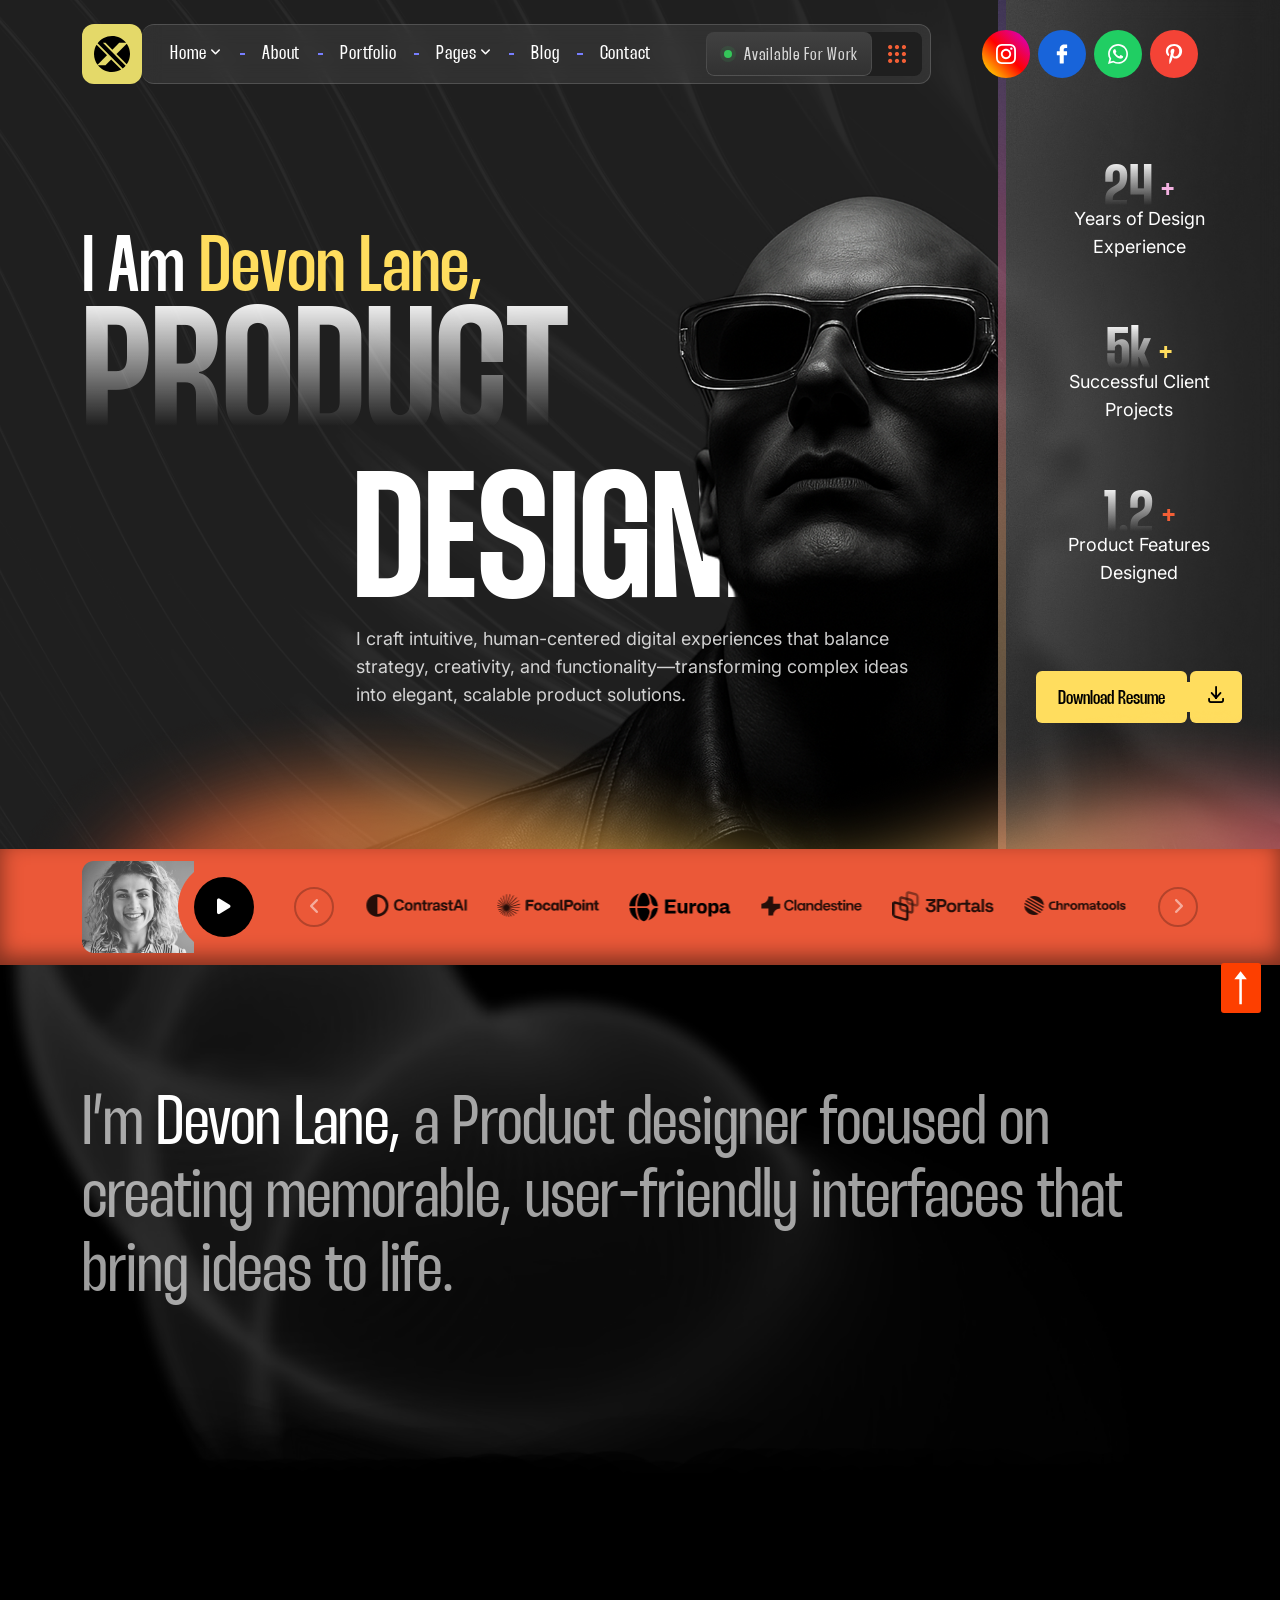
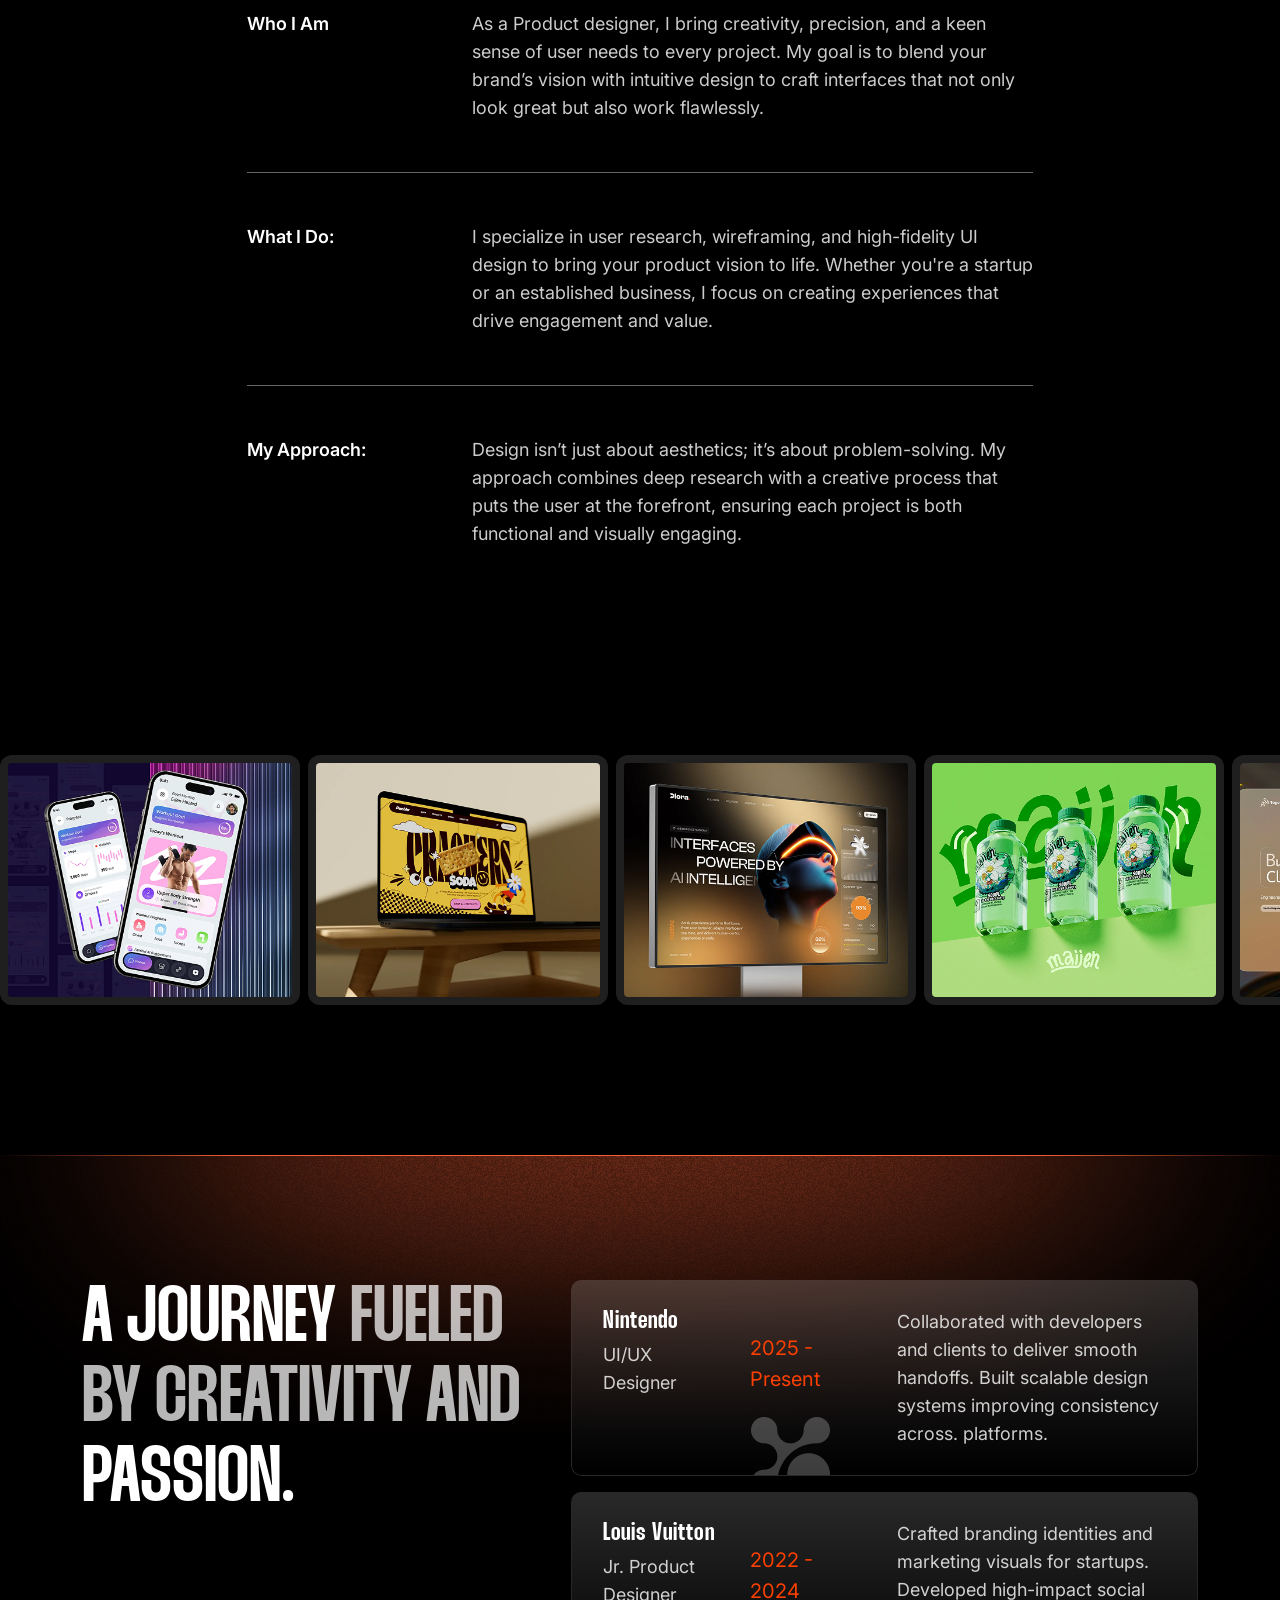
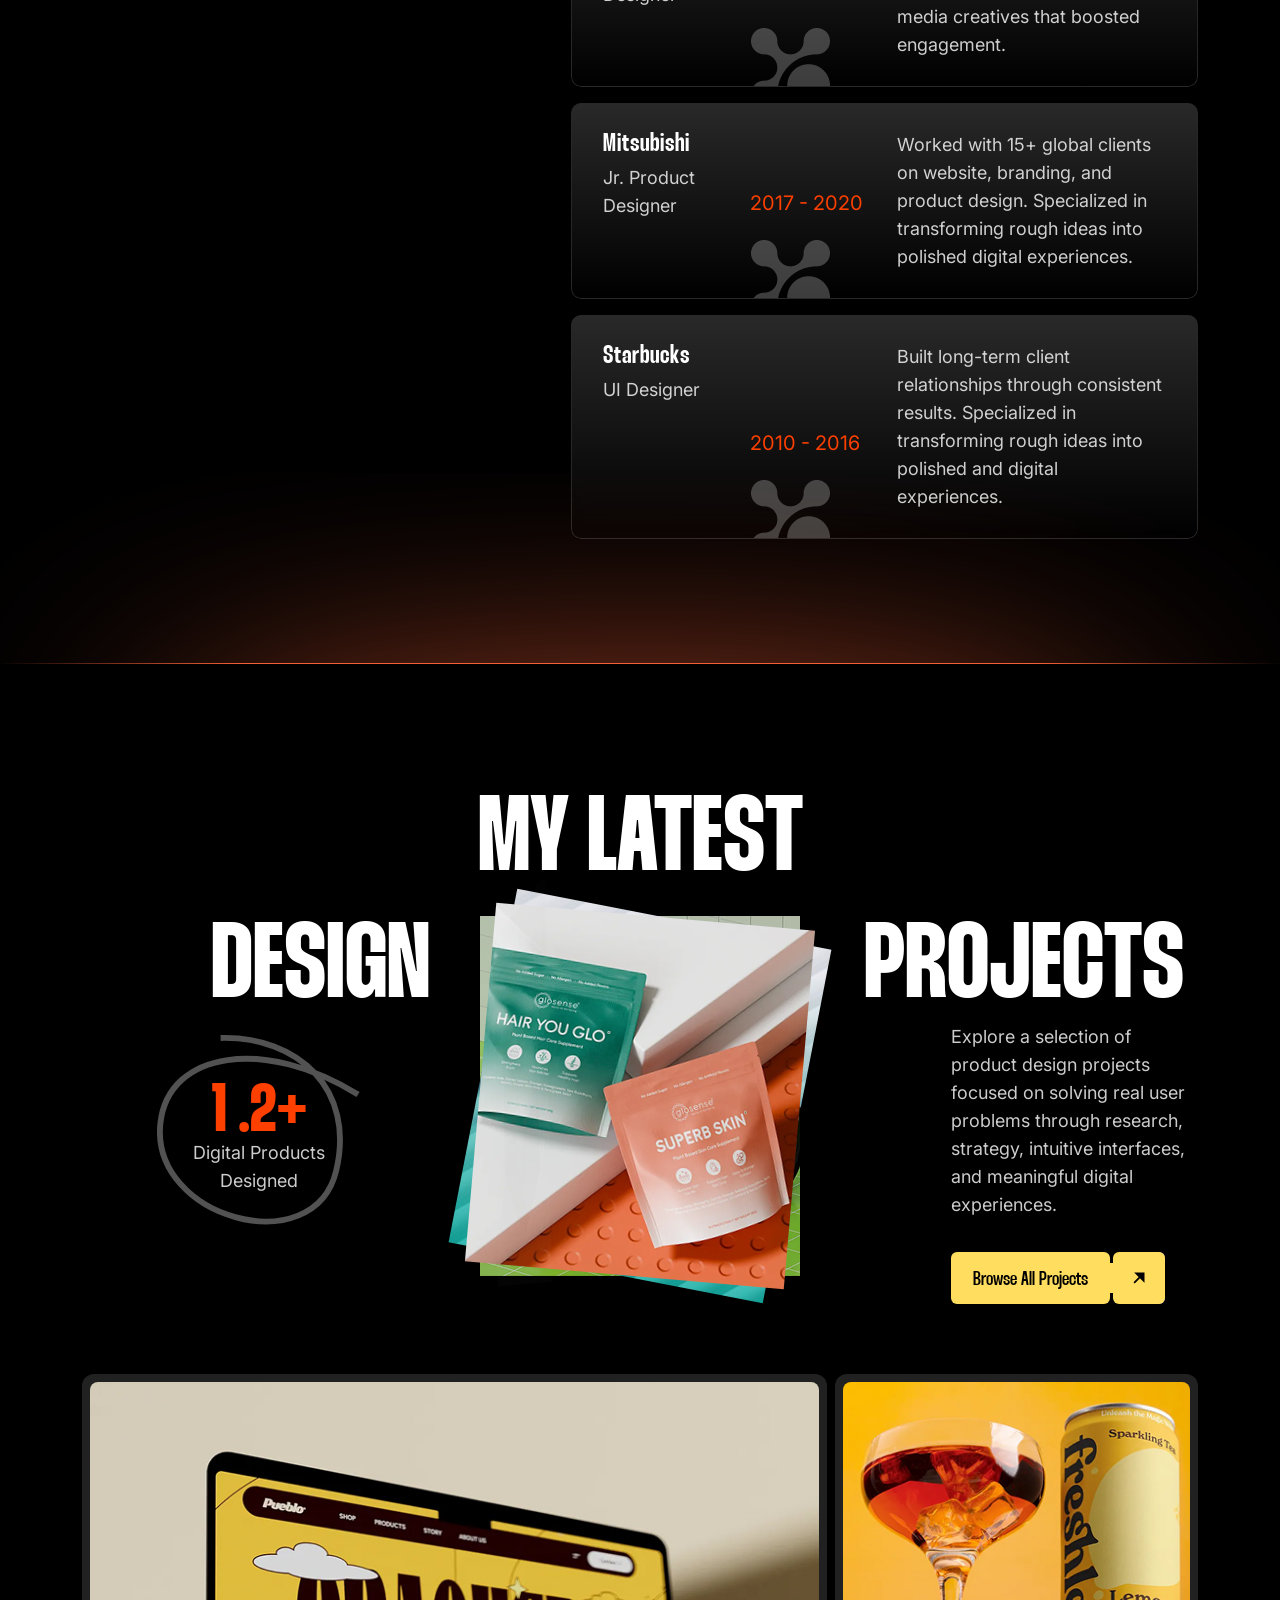
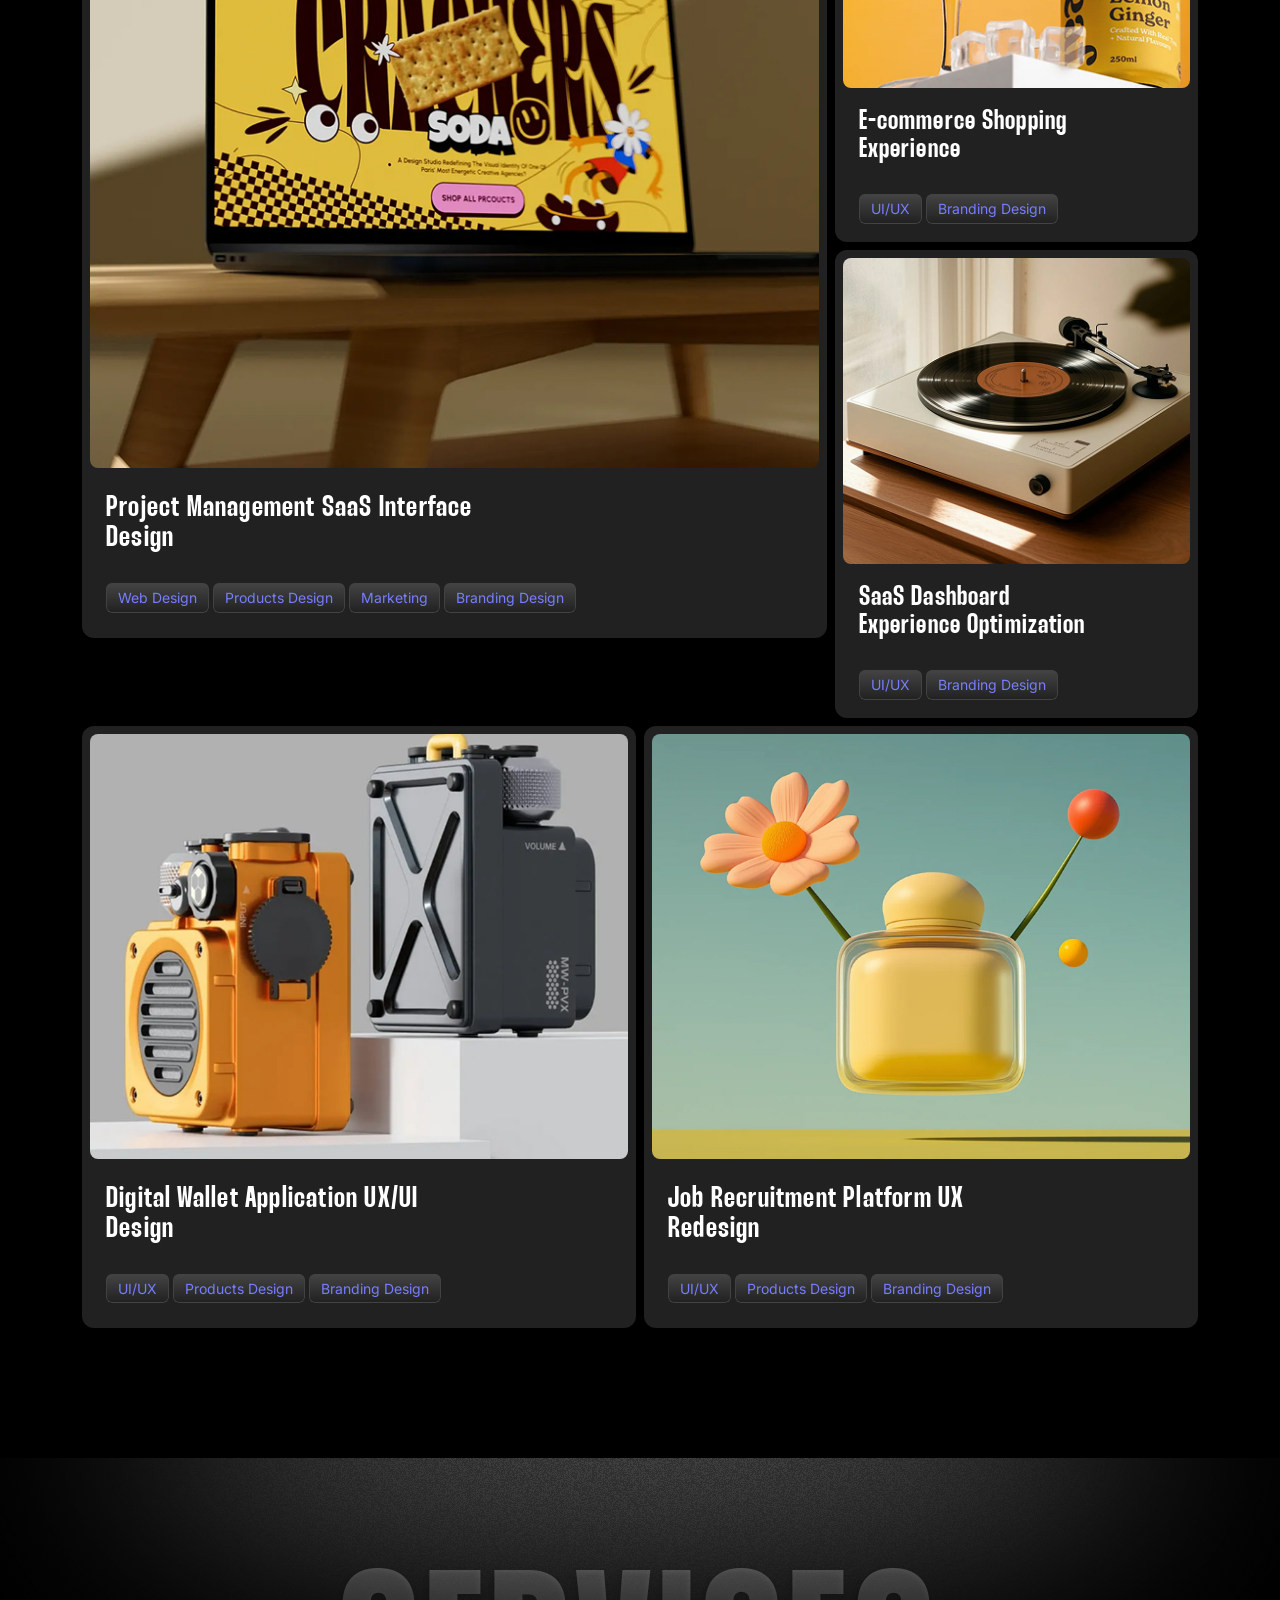
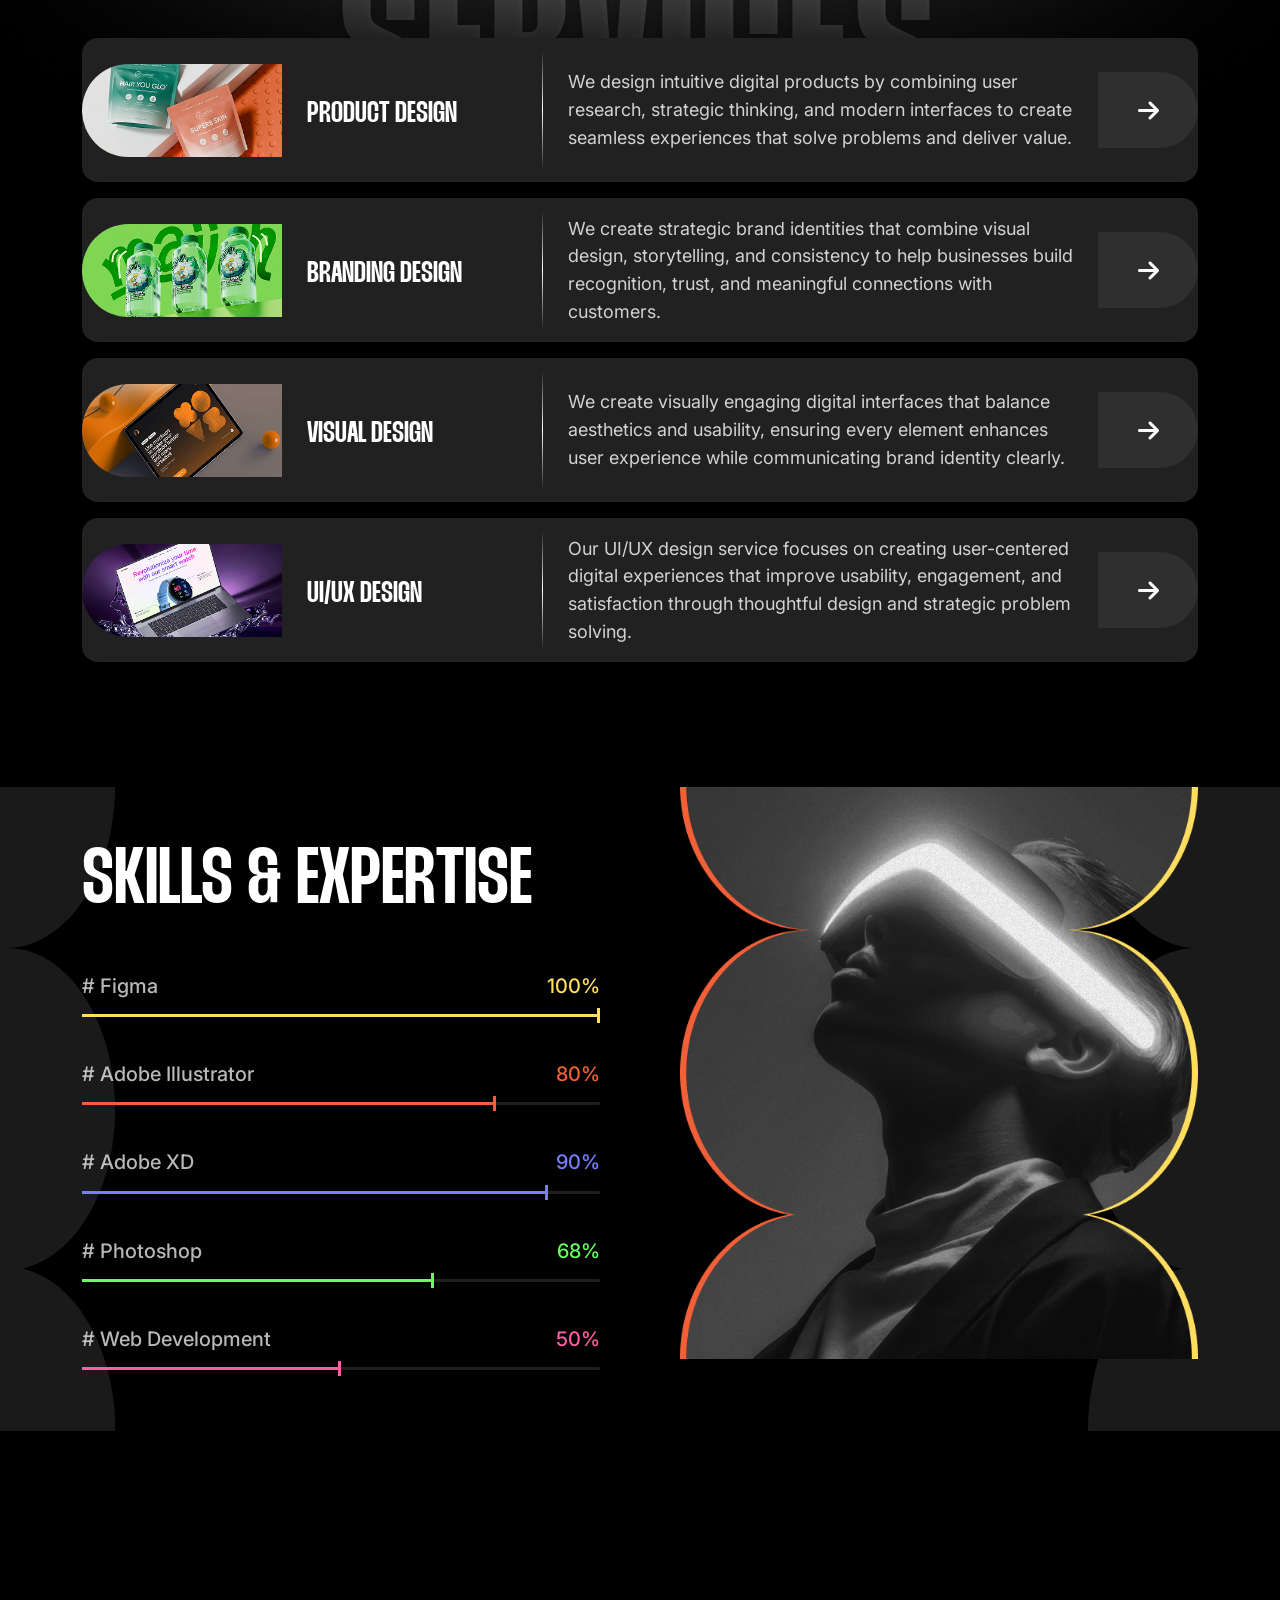
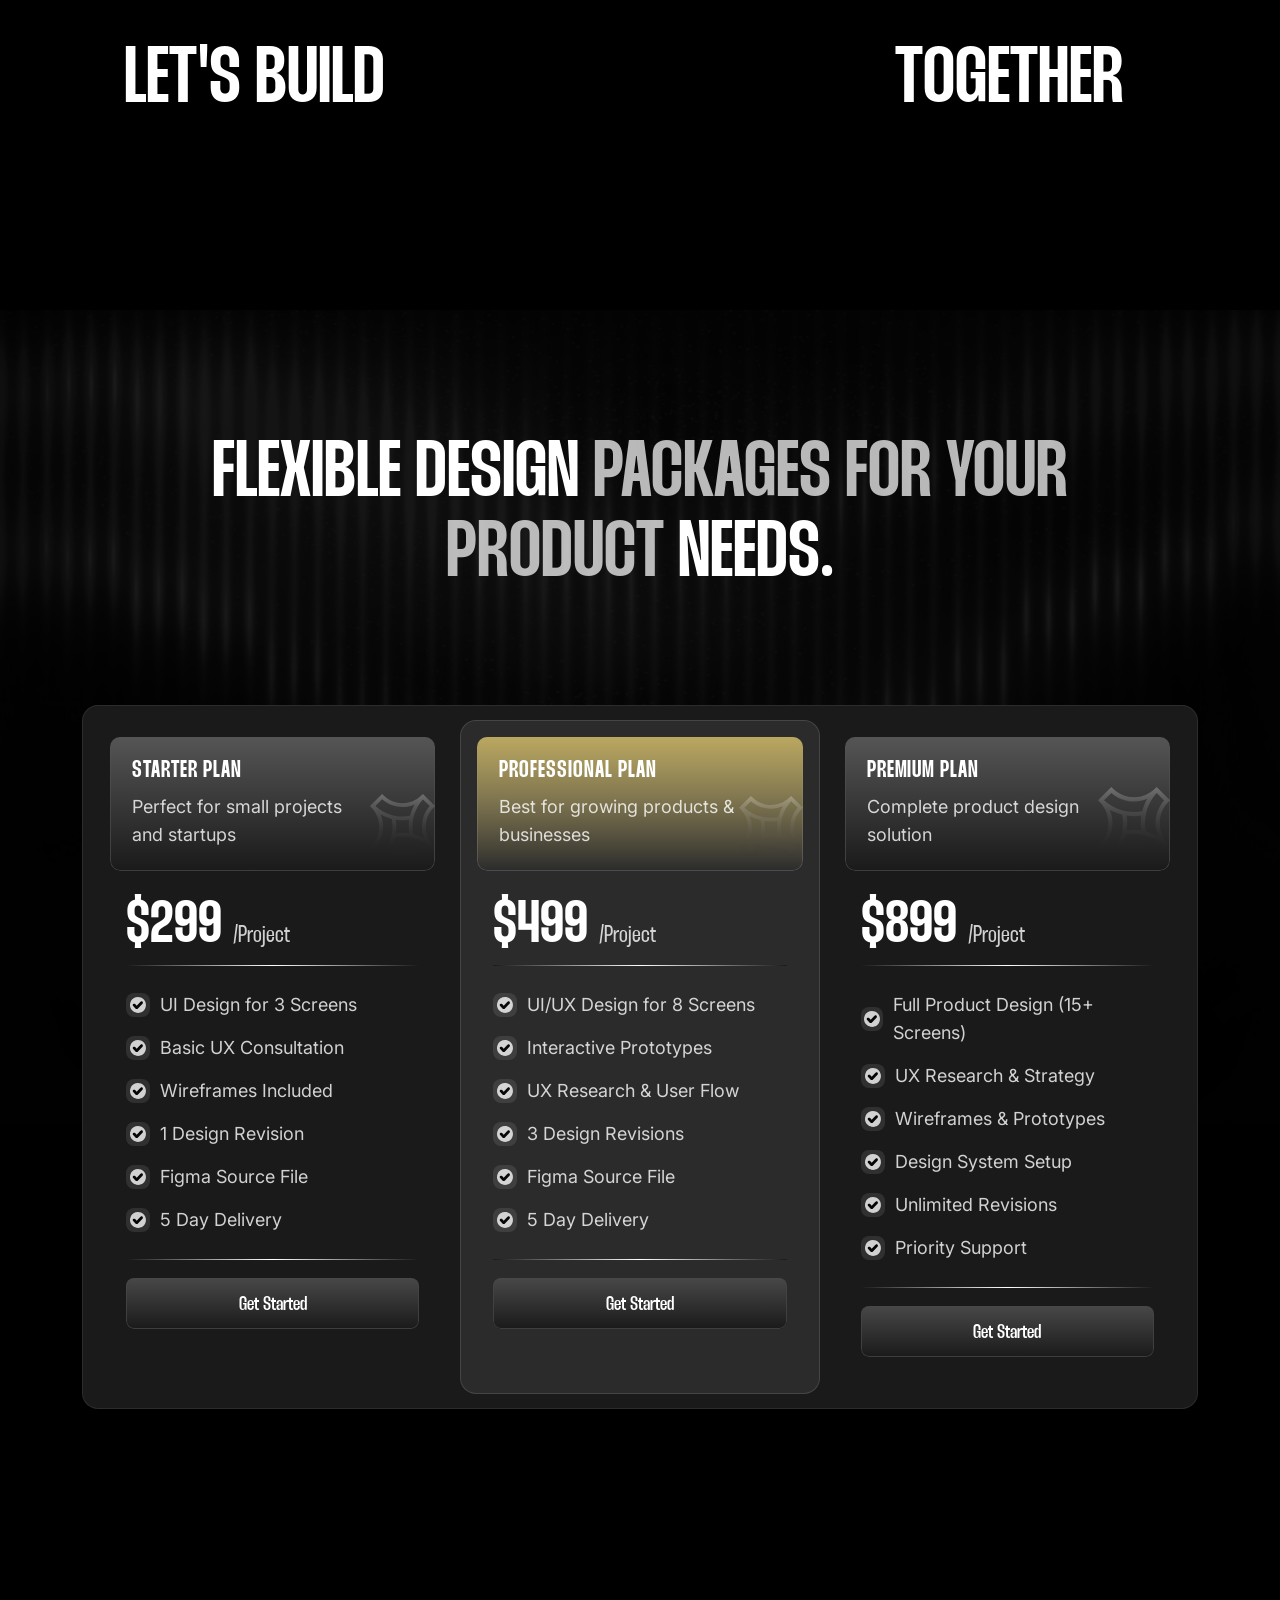
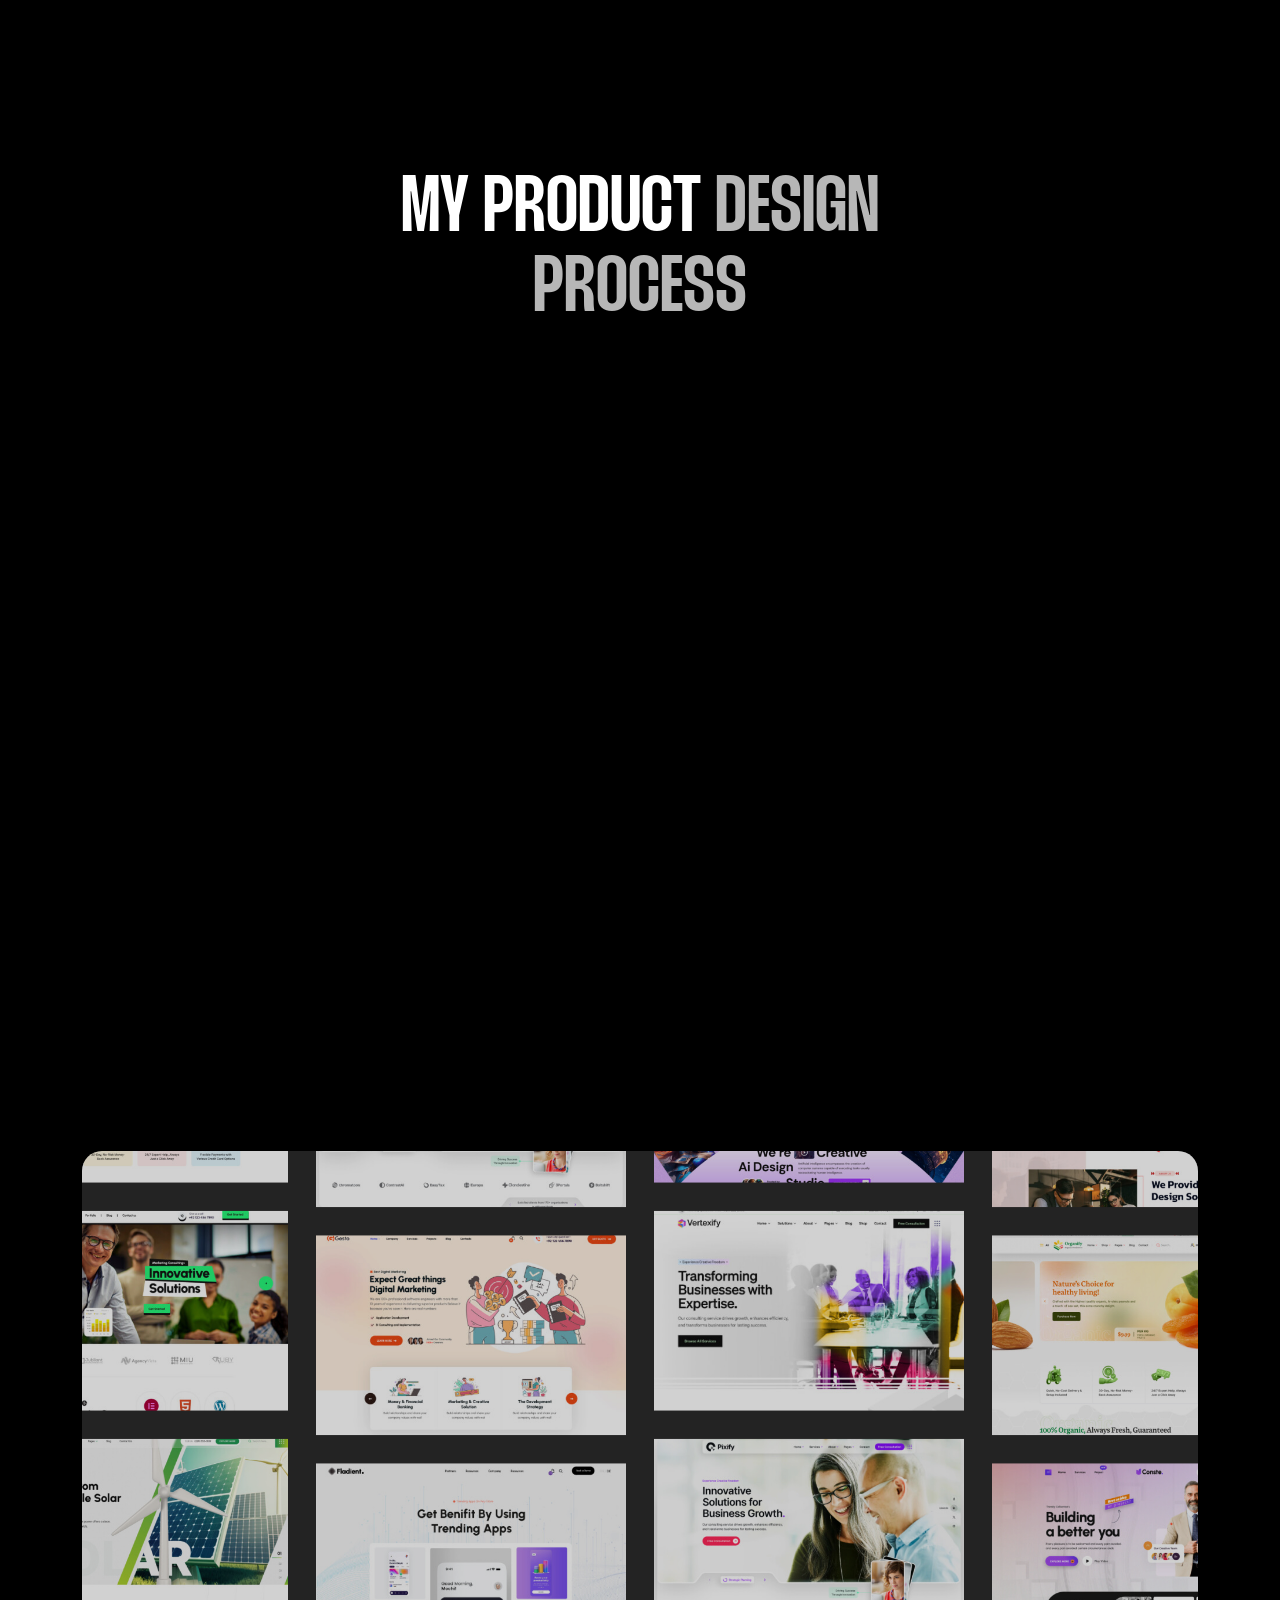
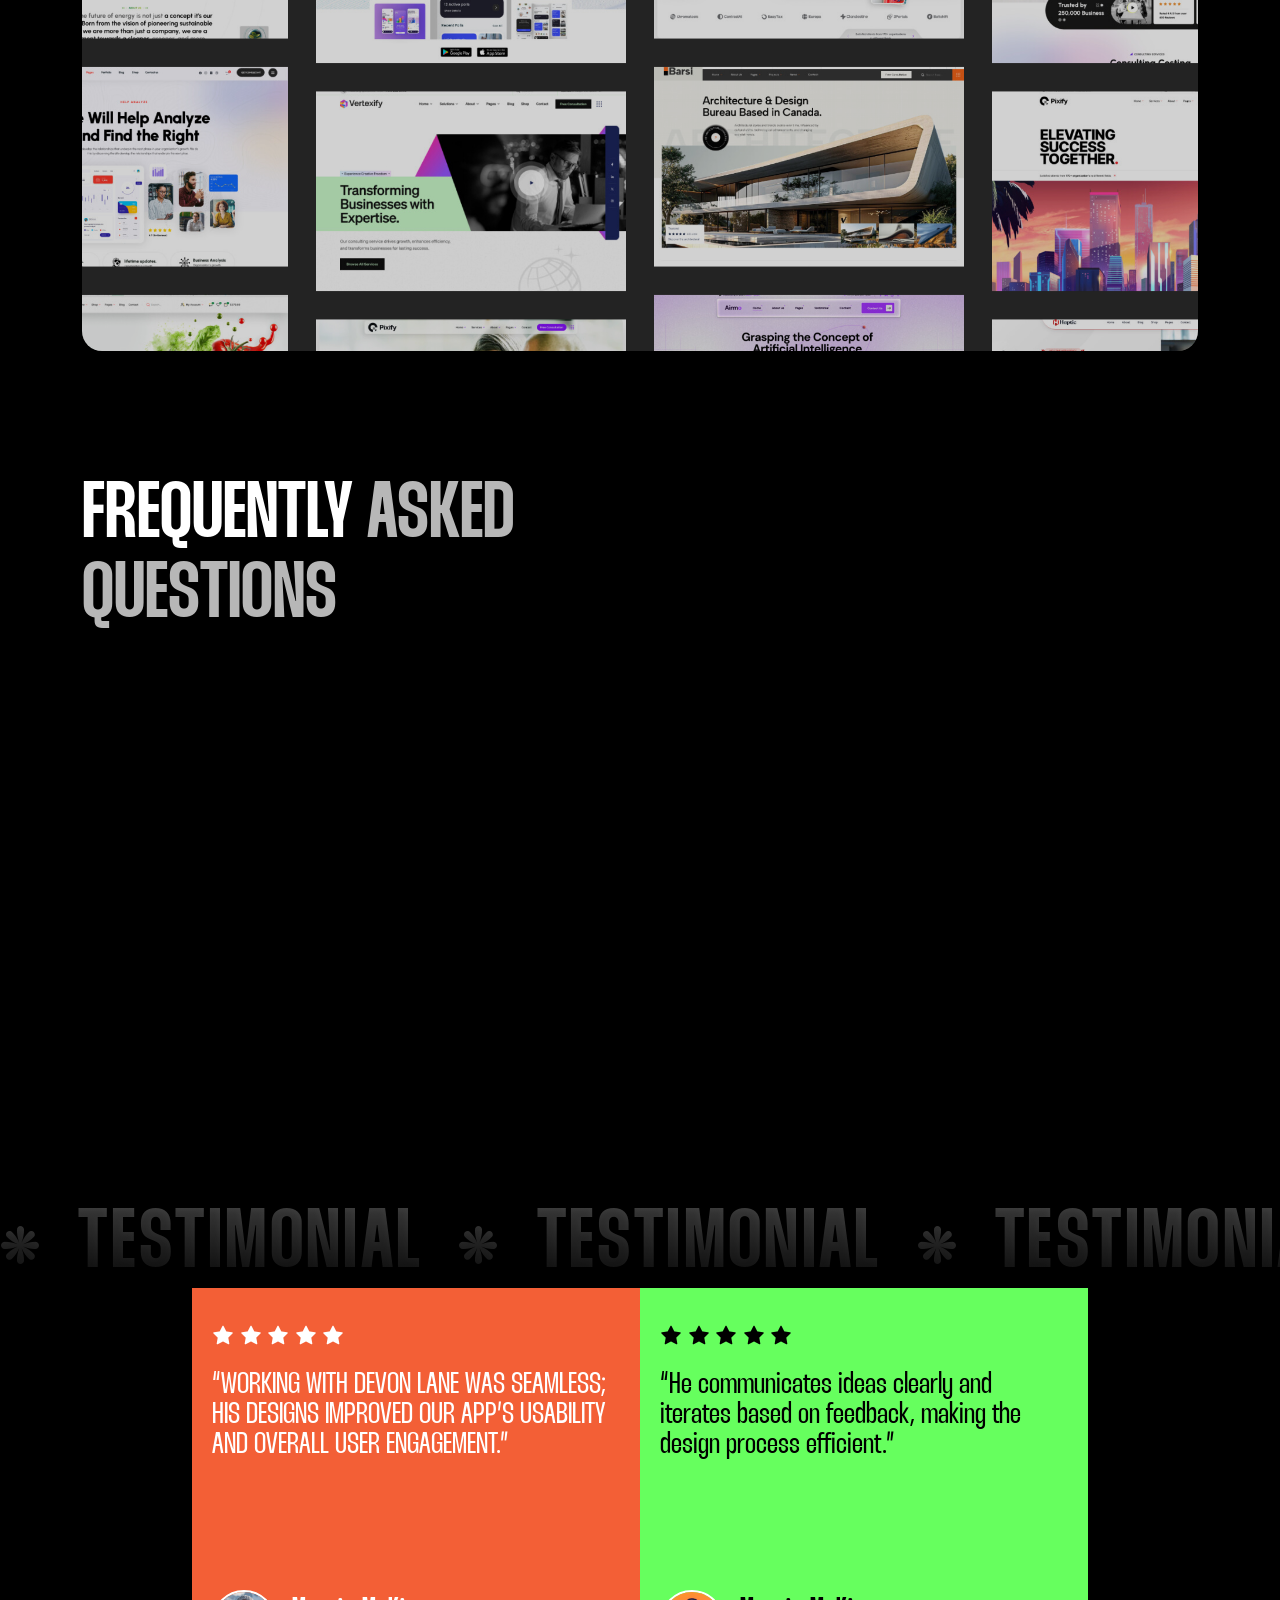
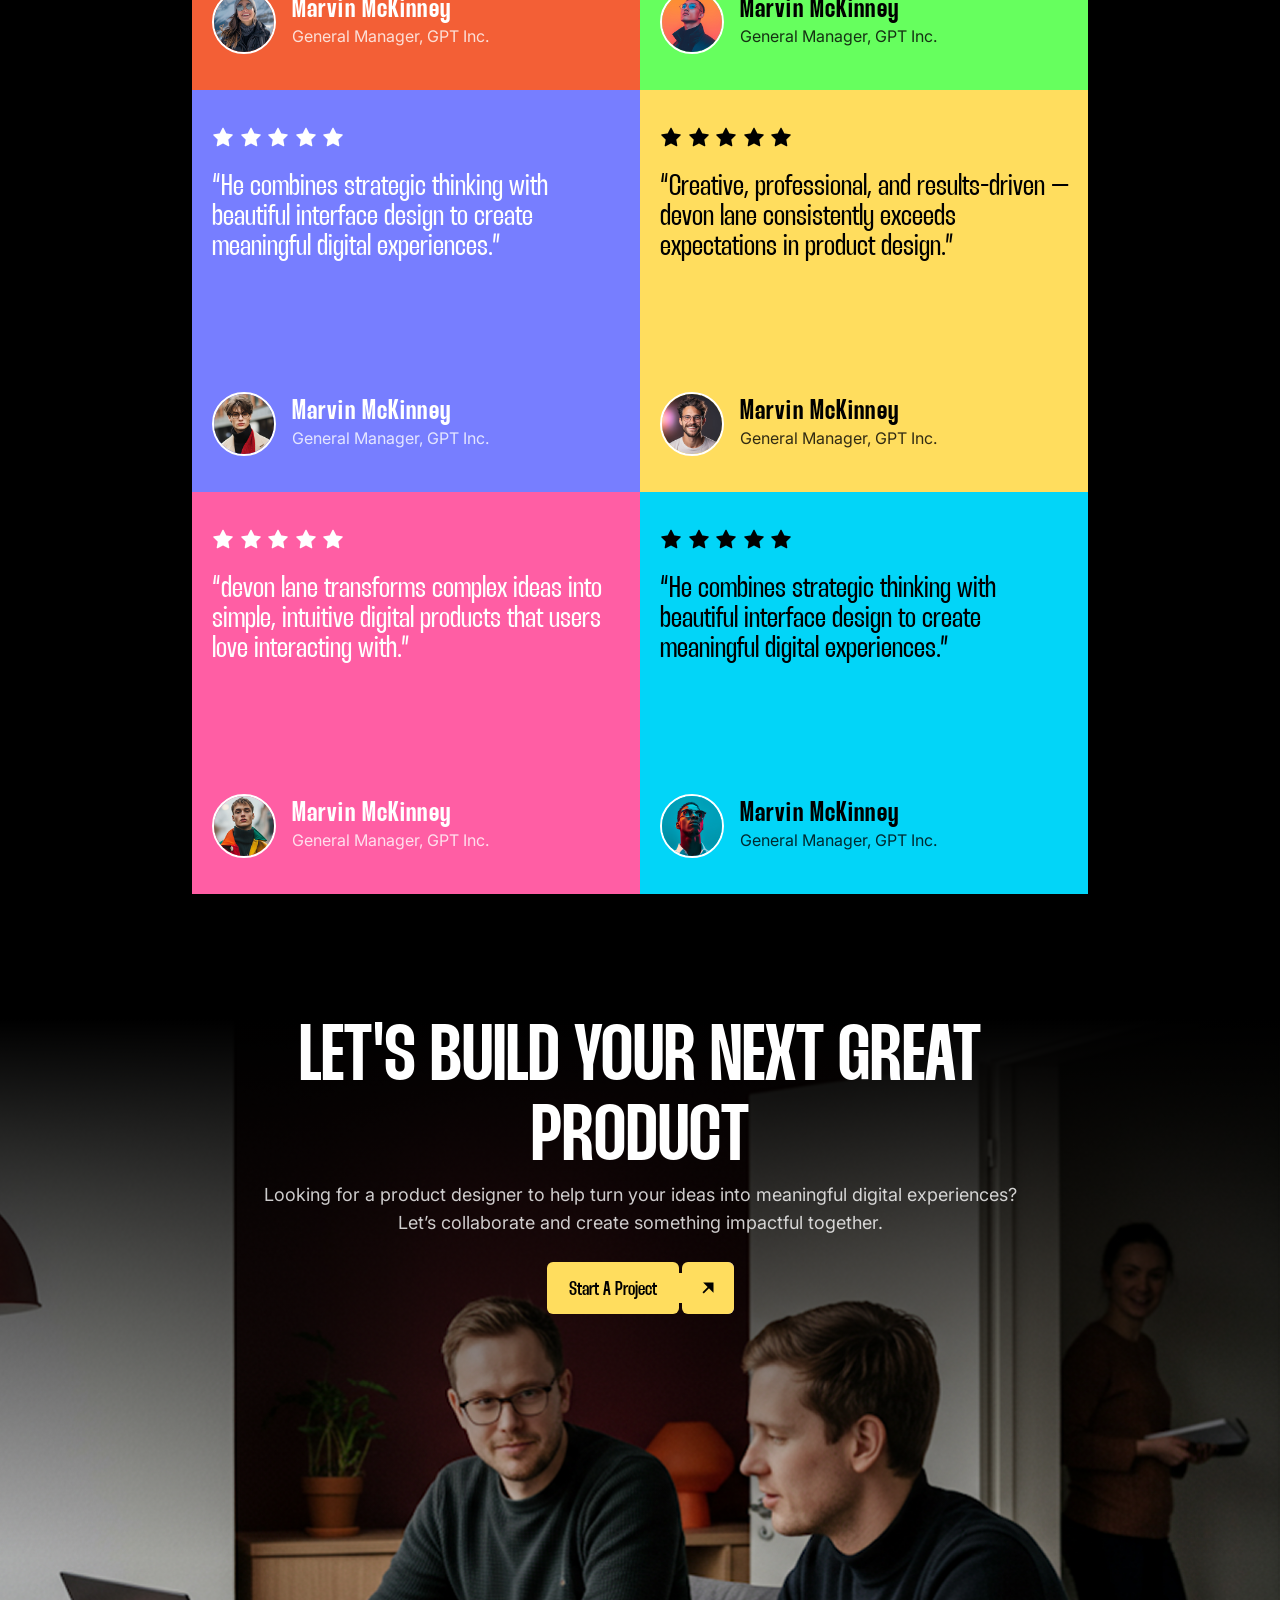
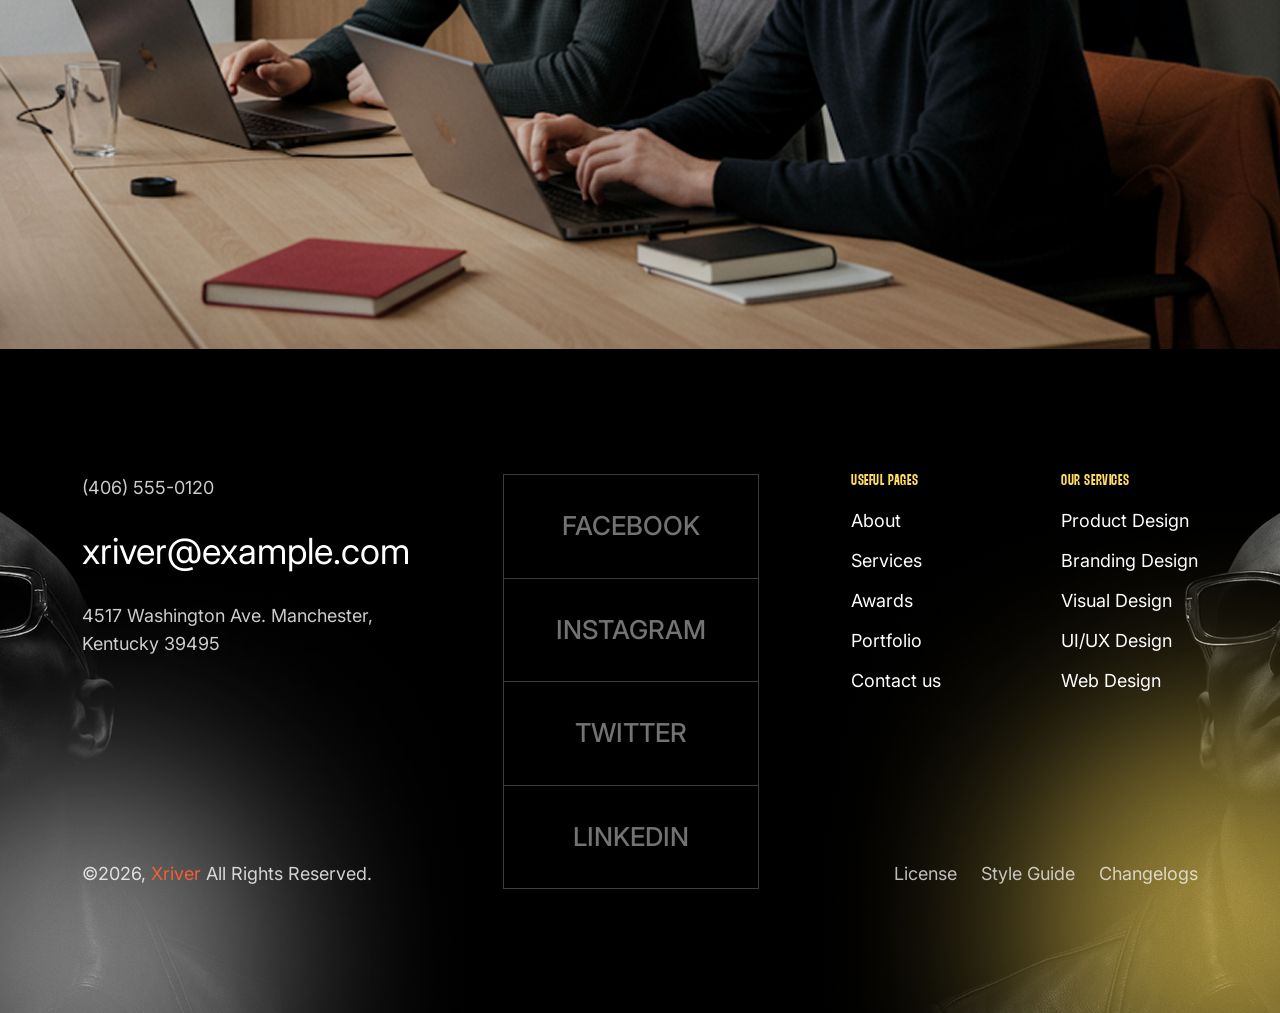
==== commit b2b44029: "h2-done-d" ====
--- a/index-2.html
+++ b/index-2.html
@@ -179,6 +179,7 @@
 
             <!-- hero-start -->
             <section class="xr-hero-2-area wa-bg-default wa-fix wa_magnetic_btn_3" data-background="assets/img/hero/h2-bg-img.png">
+                <canvas></canvas>
                 <div class="container xr-container-1">
                     <div class="xr-hero-2-content">
                         <h3 class="xr-h-2 xr-hero-2-subtitle wa-split-up-1" data-split-delay=".7">I Am <span>Devon Lane,</span></h3>
@@ -193,7 +194,8 @@
                         <div class="xr-hero-2-bg-content-box">
                             <div class="inner-box">
                                 <div class="xr-hero-2-video wa-img-cover wa-video-cover wa-fix" data-mask-image="assets/img/hero/h2-mask-img-1.png">
-                                    <img src="assets/img/hero/h2-video-1.jpg" alt="">
+                                    <!-- <img src="assets/img/hero/h2-video-1.jpg" alt=""> -->
+                                    <video src="assets/img/hero/h2-video.mp4" muted autoplay loop></video>
                                 </div>
                                 <h2 class="xr-h-2 xr-hero-2-title-2 wa-split-up-1" data-split-delay="1.9">Designer</h2>
                             </div>
@@ -216,7 +218,7 @@
 
                 <!-- right-content -->
                 <div class="xr-hero-2-right" data-background="assets/img/hero/h2-bg-noise.png">
-
+                    <div class="xr-hero-2-right-line" data-background="assets/img/hero/h2-bg-noise-line.png"></div>
 
 
                     <!-- counter -->
@@ -473,8 +475,8 @@
 
             <!-- career-start -->
             <section class="xr-career-2-area wa-p-relative pt-125 pb-125">
-                <div class="xr-career-2-bg-clr-1-box wa-fix">
-                    <svg class="xr-career-2-bg-clr-1 wow fadeIn" data-wow-offset="100" data-wow-duration="3s" preserveAspectRatio="none" viewBox="0 0 1920 417" fill="none" xmlns="http://www.w3.org/2000/svg">
+                <div class="xr-career-2-bg-clr-1-box wa-fix wow fadeIn" data-wow-offset="100" data-wow-duration="3s">
+                    <svg class="xr-career-2-bg-clr-1 "  preserveAspectRatio="none" viewBox="0 0 1920 417" fill="none" xmlns="http://www.w3.org/2000/svg">
                         <g filter="url(#filter0_fn_421_1384)">
                         <ellipse cx="960" cy="-46.5" rx="765" ry="103.5" fill="#F35F36"/>
                         </g>
@@ -500,8 +502,8 @@
                     </svg>
                 </div>
 
-                <div class="xr-career-2-bg-clr-2-box wa-fix">
-                    <svg class="xr-career-2-bg-clr-2  wow fadeIn" data-wow-offset="100" data-wow-duration="3s" preserveAspectRatio="none" viewBox="0 0 1920 287" fill="none" xmlns="http://www.w3.org/2000/svg">
+                <div class="xr-career-2-bg-clr-2-box wa-fix wow fadeIn" data-wow-offset="100" data-wow-duration="3s">
+                    <svg class="xr-career-2-bg-clr-2  "  preserveAspectRatio="none" viewBox="0 0 1920 287" fill="none" xmlns="http://www.w3.org/2000/svg">
                         <g filter="url(#filter0_f_421_1385)">
                         <ellipse cx="960" cy="463.5" rx="765" ry="103.5" fill="#F35F36"/>
                         </g>
@@ -613,7 +615,7 @@
                         <div class="xr-projects-2-top-inner">
 
                             <div class="elm-box">
-                                <h3 class="xr-h-2 xr-projects-2-sec-title has-2 wa-split-text split-line-up">DESIGN</h3>
+                                <h3 class="xr-h-2 xr-projects-2-sec-title has-2 ">DESIGN</h3>
                                 <div class="xr-projects-2-counter wa-p-relative">
                                     <svg class="line-shape" preserveAspectRatio="none" viewBox="0 0 208 194" fill="none" xmlns="http://www.w3.org/2000/svg">
                                         <path class="svg-path" opacity="0.32" d="M206.003 61.0267C111.408 1.93001 11.4743 15.948 3.47226 90.5111C-7.00201 188.101 161.086 233.632 183.63 138.996C203.495 55.6049 144.548 1.12256 65.1775 3.04951" stroke="white" stroke-width="6"/>
@@ -626,7 +628,7 @@
                             </div>
 
                             <!-- slider -->
-                            <div class="elm-box wow fadeInUp2" data-wow-offset="100">
+                            <div class="elm-box " >
                                 <div class="xr-projects-2-gallery">
                                     <div class="xr-projects-2-gallery-img-ani">
                                         <div class="xr-projects-2-gallery-img wa-fix wa-img-cover">
@@ -655,7 +657,7 @@
                                 </div>
                             </div>
                             <div class="elm-box">
-                                <h3 class="xr-h-2 xr-projects-2-sec-title has-3 wa-split-text split-line-up">PROJECTS</h3>
+                                <h3 class="xr-h-2 xr-projects-2-sec-title has-3 ">PROJECTS</h3>
                                 <div class="xr-projects-2-content">
                                     <p class="xr-p-2 disc wow fadeInUp2" data-wow-offset="100">Explore a selection of product design projects focused on solving real user problems through research, strategy, intuitive interfaces, and meaningful digital experiences.</p>
 
@@ -797,32 +799,33 @@
 
             <!-- services-start -->
             <section class="xr-services-2-area wa-fix wa-p-relative pt-100 pb-125">
-                <div class="xr-services-2-bg-line wow zoomIn" data-wow-duration="3s"></div>
-                <svg class="xr-services-2-bg-clr wow fadeIn" data-wow-duration="3s" preserveAspectRatio="none" viewBox="0 0 1920 417" fill="none" xmlns="http://www.w3.org/2000/svg">
-                    <g opacity="0.6" filter="url(#filter0_fn_421_1391)">
-                    <ellipse cx="960" cy="-46.5" rx="765" ry="103.5" fill="white"/>
-                    </g>
-                    <defs>
-                    <filter id="filter0_fn_421_1391" x="-165" y="-510" width="2250" height="927" filterUnits="userSpaceOnUse" color-interpolation-filters="sRGB">
-                    <feFlood flood-opacity="0" result="BackgroundImageFix"/>
-                    <feBlend mode="normal" in="SourceGraphic" in2="BackgroundImageFix" result="shape"/>
-                    <feGaussianBlur stdDeviation="180" result="effect1_foregroundBlur_421_1391"/>
-                    <feTurbulence type="fractalNoise" baseFrequency="2 2" stitchTiles="stitch" numOctaves="3" result="noise" seed="7625" />
-                    <feColorMatrix in="noise" type="luminanceToAlpha" result="alphaNoise" />
-                    <feComponentTransfer in="alphaNoise" result="coloredNoise1">
-                    <feFuncA type="discrete" tableValues="1 1 1 1 1 1 1 1 1 1 1 1 1 1 1 1 1 1 1 1 1 1 1 1 1 1 1 1 1 1 1 1 1 1 1 1 1 1 1 1 1 1 1 1 1 1 1 1 1 1 1 0 0 0 0 0 0 0 0 0 0 0 0 0 0 0 0 0 0 0 0 0 0 0 0 0 0 0 0 0 0 0 0 0 0 0 0 0 0 0 0 0 0 0 0 0 0 0 0 0 "/>
-                    </feComponentTransfer>
-                    <feComposite operator="in" in2="effect1_foregroundBlur_421_1391" in="coloredNoise1" result="noise1Clipped" />
-                    <feFlood flood-color="rgba(0, 0, 0, 0.52)" result="color1Flood" />
-                    <feComposite operator="in" in2="noise1Clipped" in="color1Flood" result="color1" />
-                    <feMerge result="effect2_noise_421_1391">
-                    <feMergeNode in="effect1_foregroundBlur_421_1391" />
-                    <feMergeNode in="color1" />
-                    </feMerge>
-                    </filter>
-                    </defs>
-                </svg>
-                    
+                <div class="xr-services-2-bg-line wow zoomIn" data-wow-offset="100" data-wow-duration="3s"></div>
+                <div class="xr-services-2-bg-clr wow fadeIn text-center" data-wow-offset="100" data-wow-duration="3s">
+                    <svg class="w-100"  preserveAspectRatio="none" viewBox="0 0 1920 417" fill="none" xmlns="http://www.w3.org/2000/svg">
+                        <g opacity="0.6" filter="url(#filter0_fn_421_1391)">
+                        <ellipse cx="960" cy="-46.5" rx="765" ry="103.5" fill="white"/>
+                        </g>
+                        <defs>
+                        <filter id="filter0_fn_421_1391" x="-165" y="-510" width="2250" height="927" filterUnits="userSpaceOnUse" color-interpolation-filters="sRGB">
+                        <feFlood flood-opacity="0" result="BackgroundImageFix"/>
+                        <feBlend mode="normal" in="SourceGraphic" in2="BackgroundImageFix" result="shape"/>
+                        <feGaussianBlur stdDeviation="180" result="effect1_foregroundBlur_421_1391"/>
+                        <feTurbulence type="fractalNoise" baseFrequency="2 2" stitchTiles="stitch" numOctaves="3" result="noise" seed="7625" />
+                        <feColorMatrix in="noise" type="luminanceToAlpha" result="alphaNoise" />
+                        <feComponentTransfer in="alphaNoise" result="coloredNoise1">
+                        <feFuncA type="discrete" tableValues="1 1 1 1 1 1 1 1 1 1 1 1 1 1 1 1 1 1 1 1 1 1 1 1 1 1 1 1 1 1 1 1 1 1 1 1 1 1 1 1 1 1 1 1 1 1 1 1 1 1 1 0 0 0 0 0 0 0 0 0 0 0 0 0 0 0 0 0 0 0 0 0 0 0 0 0 0 0 0 0 0 0 0 0 0 0 0 0 0 0 0 0 0 0 0 0 0 0 0 0 "/>
+                        </feComponentTransfer>
+                        <feComposite operator="in" in2="effect1_foregroundBlur_421_1391" in="coloredNoise1" result="noise1Clipped" />
+                        <feFlood flood-color="rgba(0, 0, 0, 0.52)" result="color1Flood" />
+                        <feComposite operator="in" in2="noise1Clipped" in="color1Flood" result="color1" />
+                        <feMerge result="effect2_noise_421_1391">
+                        <feMergeNode in="effect1_foregroundBlur_421_1391" />
+                        <feMergeNode in="color1" />
+                        </feMerge>
+                        </filter>
+                        </defs>
+                    </svg>
+                </div>  
 
                 <div class="container xr-container-1">
                     <h3 class="xr-h-2 xr-services-2-sec-title wow fadeInUp2" data-wow-offset="200" data-wow-duration="2s">SERVICES</h3>
@@ -908,12 +911,18 @@
             <!-- skill-start -->
             <section class="xr-skill-2-area wa-fix wa-p-relative wa-fix">
 
-                <svg class="xr-skill-2-bg-shape-1 wow slideInLeft" data-wow-duration="2s" data-wow-offset="100" preserveAspectRatio="none" viewBox="0 0 172 644" fill="none" xmlns="http://www.w3.org/2000/svg">
-                    <path opacity="0.8" fill-rule="evenodd" clip-rule="evenodd" d="M-471.992 644C-471.997 643.465 -472 642.928 -472 642.39C-472 560.637 -411.668 492.972 -333.099 481.496C-411.56 470.725 -472 403.421 -472 322C-472 233.082 -399.918 161 -311 161H-309.39C-398.66 161 -471.128 89.0655 -471.992 0H171.994C171.127 89.0655 98.6613 161 9.39 161H11C99.9171 161 172 233.082 172 322C172 403.421 111.561 470.725 33.0989 481.496C111.667 492.972 172 560.637 172 642.39C172 642.928 171.997 643.465 171.994 644H-471.992Z" fill="#212121"/>
-                </svg>
-                <svg class="xr-skill-2-bg-shape-2 wow slideInRight" data-wow-duration="2s" data-wow-offset="100" preserveAspectRatio="none" viewBox="0 0 286 644" fill="none" xmlns="http://www.w3.org/2000/svg">
-                    <path opacity="0.8" fill-rule="evenodd" clip-rule="evenodd" d="M0.00780522 644C0.00260573 643.465 0 642.928 0 642.39C0 560.637 60.3319 492.972 138.901 481.496C60.4397 470.725 0 403.421 0 322C0 233.082 72.0823 161 161 161H162.61C73.3403 161 0.871712 89.0655 0.00780522 0H643.994C643.127 89.0655 570.661 161 481.39 161H483C571.917 161 644 233.082 644 322C644 403.421 583.561 470.725 505.099 481.496C583.667 492.972 644 560.637 644 642.39C644 642.928 643.997 643.465 643.994 644H0.00780522Z" fill="#212121"/>
-                </svg>
+                <div class="xr-skill-2-bg-shape-1 wow slideInLeft" data-wow-duration="2s" data-wow-offset="100">
+                    <svg class="w-100 h-100 "  preserveAspectRatio="none" viewBox="0 0 172 644" fill="none" xmlns="http://www.w3.org/2000/svg">
+                        <path opacity="0.8" fill-rule="evenodd" clip-rule="evenodd" d="M-471.992 644C-471.997 643.465 -472 642.928 -472 642.39C-472 560.637 -411.668 492.972 -333.099 481.496C-411.56 470.725 -472 403.421 -472 322C-472 233.082 -399.918 161 -311 161H-309.39C-398.66 161 -471.128 89.0655 -471.992 0H171.994C171.127 89.0655 98.6613 161 9.39 161H11C99.9171 161 172 233.082 172 322C172 403.421 111.561 470.725 33.0989 481.496C111.667 492.972 172 560.637 172 642.39C172 642.928 171.997 643.465 171.994 644H-471.992Z" fill="#212121"/>
+                    </svg>
+                </div>
+
+                <div class="xr-skill-2-bg-shape-2 wow slideInRight" data-wow-duration="2s" data-wow-offset="100">
+                    <svg class="w-100 h-100 "  preserveAspectRatio="none" viewBox="0 0 286 644" fill="none" xmlns="http://www.w3.org/2000/svg">
+                        <path opacity="0.8" fill-rule="evenodd" clip-rule="evenodd" d="M0.00780522 644C0.00260573 643.465 0 642.928 0 642.39C0 560.637 60.3319 492.972 138.901 481.496C60.4397 470.725 0 403.421 0 322C0 233.082 72.0823 161 161 161H162.61C73.3403 161 0.871712 89.0655 0.00780522 0H643.994C643.127 89.0655 570.661 161 481.39 161H483C571.917 161 644 233.082 644 322C644 403.421 583.561 470.725 505.099 481.496C583.667 492.972 644 560.637 644 642.39C644 642.928 643.997 643.465 643.994 644H0.00780522Z" fill="#212121"/>
+                    </svg>
+                </div>
+
                         
 
                 <div class="container xr-container-1">
@@ -1015,31 +1024,33 @@
                     <img src="assets/img/price/p2-bg-img-1.png" alt="">
                 </div>
                 <div class="xr-price-2-bg-line wow zoomIn" data-wow-offset="100" data-wow-duration="3s"></div>
-                <svg class="xr-price-2-bg-glow wow fadeIn" data-wow-offset="100" data-wow-duration="3s" preserveAspectRatio="none" viewBox="0 0 1920 434" fill="none" xmlns="http://www.w3.org/2000/svg">
-                    <g opacity="0.7" filter="url(#filter0_fn_421_1399)">
-                    <ellipse cx="960" cy="-59.7929" rx="765" ry="133.087" fill="white"/>
-                    </g>
-                    <defs>
-                    <filter id="filter0_fn_421_1399" x="-165" y="-552.88" width="2250" height="986.174" filterUnits="userSpaceOnUse" color-interpolation-filters="sRGB">
-                    <feFlood flood-opacity="0" result="BackgroundImageFix"/>
-                    <feBlend mode="normal" in="SourceGraphic" in2="BackgroundImageFix" result="shape"/>
-                    <feGaussianBlur stdDeviation="180" result="effect1_foregroundBlur_421_1399"/>
-                    <feTurbulence type="fractalNoise" baseFrequency="2 2" stitchTiles="stitch" numOctaves="3" result="noise" seed="7625" />
-                    <feColorMatrix in="noise" type="luminanceToAlpha" result="alphaNoise" />
-                    <feComponentTransfer in="alphaNoise" result="coloredNoise1">
-                    <feFuncA type="discrete" tableValues="1 1 1 1 1 1 1 1 1 1 1 1 1 1 1 1 1 1 1 1 1 1 1 1 1 1 1 1 1 1 1 1 1 1 1 1 1 1 1 1 1 1 1 1 1 1 1 1 1 1 1 0 0 0 0 0 0 0 0 0 0 0 0 0 0 0 0 0 0 0 0 0 0 0 0 0 0 0 0 0 0 0 0 0 0 0 0 0 0 0 0 0 0 0 0 0 0 0 0 0 "/>
-                    </feComponentTransfer>
-                    <feComposite operator="in" in2="effect1_foregroundBlur_421_1399" in="coloredNoise1" result="noise1Clipped" />
-                    <feFlood flood-color="rgba(0, 0, 0, 0.52)" result="color1Flood" />
-                    <feComposite operator="in" in2="noise1Clipped" in="color1Flood" result="color1" />
-                    <feMerge result="effect2_noise_421_1399">
-                    <feMergeNode in="effect1_foregroundBlur_421_1399" />
-                    <feMergeNode in="color1" />
-                    </feMerge>
-                    </filter>
-                    </defs>
-                </svg>
-                    
+                <div class="xr-price-2-bg-glow wow fadeIn text-center" data-wow-offset="100" data-wow-duration="3s">
+                    <svg class="w-100"  preserveAspectRatio="none" viewBox="0 0 1920 434" fill="none" xmlns="http://www.w3.org/2000/svg">
+                        <g opacity="0.7" filter="url(#filter0_fn_421_1399)">
+                        <ellipse cx="960" cy="-59.7929" rx="765" ry="133.087" fill="white"/>
+                        </g>
+                        <defs>
+                        <filter id="filter0_fn_421_1399" x="-165" y="-552.88" width="2250" height="986.174" filterUnits="userSpaceOnUse" color-interpolation-filters="sRGB">
+                        <feFlood flood-opacity="0" result="BackgroundImageFix"/>
+                        <feBlend mode="normal" in="SourceGraphic" in2="BackgroundImageFix" result="shape"/>
+                        <feGaussianBlur stdDeviation="180" result="effect1_foregroundBlur_421_1399"/>
+                        <feTurbulence type="fractalNoise" baseFrequency="2 2" stitchTiles="stitch" numOctaves="3" result="noise" seed="7625" />
+                        <feColorMatrix in="noise" type="luminanceToAlpha" result="alphaNoise" />
+                        <feComponentTransfer in="alphaNoise" result="coloredNoise1">
+                        <feFuncA type="discrete" tableValues="1 1 1 1 1 1 1 1 1 1 1 1 1 1 1 1 1 1 1 1 1 1 1 1 1 1 1 1 1 1 1 1 1 1 1 1 1 1 1 1 1 1 1 1 1 1 1 1 1 1 1 0 0 0 0 0 0 0 0 0 0 0 0 0 0 0 0 0 0 0 0 0 0 0 0 0 0 0 0 0 0 0 0 0 0 0 0 0 0 0 0 0 0 0 0 0 0 0 0 0 "/>
+                        </feComponentTransfer>
+                        <feComposite operator="in" in2="effect1_foregroundBlur_421_1399" in="coloredNoise1" result="noise1Clipped" />
+                        <feFlood flood-color="rgba(0, 0, 0, 0.52)" result="color1Flood" />
+                        <feComposite operator="in" in2="noise1Clipped" in="color1Flood" result="color1" />
+                        <feMerge result="effect2_noise_421_1399">
+                        <feMergeNode in="effect1_foregroundBlur_421_1399" />
+                        <feMergeNode in="color1" />
+                        </feMerge>
+                        </filter>
+                        </defs>
+                    </svg>
+                </div> 
+
                 <div class="container xr-container-1">
                     <div class="xr-price-2-container">
 
@@ -1269,7 +1280,7 @@
                     <div class="xr-step-2-wrap">
 
                         <!-- single-card -->
-                        <div class="xr-step-2-card wow slideInUp" >
+                        <div class="xr-step-2-card wow slideInUp wa_hover_class_toggle_2" >
                             <div class="card-img wa-fix wa-img-cover">
                                 <img src="assets/img/step/s2-img-1.jpg" alt="">
                             </div>
@@ -1286,7 +1297,7 @@
                         </div>
 
                         <!-- single-card -->
-                        <div class="xr-step-2-card wow slideInUp" data-wow-delay=".2s">
+                        <div class="xr-step-2-card wow slideInUp wa_hover_class_toggle_2 active" data-wow-delay=".2s">
                             <div class="card-img wa-fix wa-img-cover">
                                 <img src="assets/img/step/s2-img-2.jpg" alt="">
                             </div>
@@ -1303,7 +1314,7 @@
                         </div>
 
                         <!-- single-card -->
-                        <div class="xr-step-2-card wow slideInUp" data-wow-delay=".4s">
+                        <div class="xr-step-2-card wow slideInUp wa_hover_class_toggle_2" data-wow-delay=".4s">
                             <div class="card-img wa-fix wa-img-cover">
                                 <img src="assets/img/step/s2-img-3.jpg" alt="">
                             </div>
@@ -1320,7 +1331,7 @@
                         </div>
 
                         <!-- single-card -->
-                        <div class="xr-step-2-card wow slideInUp" data-wow-delay=".6s">
+                        <div class="xr-step-2-card wow slideInUp wa_hover_class_toggle_2" data-wow-delay=".6s">
                             <div class="card-img wa-fix wa-img-cover">
                                 <img src="assets/img/step/s2-img-4.jpg" alt="">
                             </div>
@@ -2189,9 +2200,10 @@
 
             <!-- back-to-top-button-start -->            
             <div class="wa-back-to-top wa_backToTop">
-                <i class="fa-solid fa-angle-up"></i>
+                <svg xmlns="http://www.w3.org/2000/svg" viewBox="0 0 24 24" class="injected-svg" data-src="https://static.elfsight.com/icons/app-back-to-top-arrow-4.svg" xmlns:xlink="http://www.w3.org/1999/xlink"><path d="M8 6.74 11.748 2l3.75 4.74h-3l.001 14.998H11V6.74z"></path></svg>
             </div>
             <!-- back-to-top-button-end -->
+
 
         </div>
 
@@ -2212,6 +2224,7 @@
         <script src="assets/js/CustomEase.min.js"></script>
         <script src="assets/js/appear.js"></script>
         <script src="assets/js/cursor.js"></script>
+        <script src="assets/js/canvas.js"></script>
         <script src="assets/js/ScrollTrigger.min.js"></script>
         <script src="assets/js/main.js"></script>
         
--- a/assets/css/main.css
+++ b/assets/css/main.css
@@ -2627,15 +2627,13 @@
   bottom: -12.5%;
   z-index: 4;
   width: 40px;
-  height: 40px;
-  border: 1px solid rgba(133, 50, 249, 0.4);
-  background-color: var(--sk-clr-back-2);
+  height: 50px;
+  background-color: var(--xr-clr-pr-1);
   transition: 0.3s;
   display: flex;
   align-items: center;
   justify-content: center;
-  border-radius: 4px;
-  color: var(--sk-clr-pr-1);
+  border-radius: 3px;
   cursor: pointer;
 }
 @media (max-width: 767px) {
@@ -2643,9 +2641,22 @@
     right: 3%;
   }
 }
+.wa-back-to-top svg {
+  transition: 0.3s;
+}
+.wa-back-to-top svg * {
+  fill: #fff;
+  transition: 0.3s;
+}
 .wa-back-to-top:hover {
-  color: var(--sk-clr-sd-1);
-  border-color: var(--sk-clr-sd-1);
+  height: 35px;
+}
+.wa-back-to-top:hover svg {
+  transform: translateY(-20px);
+  mix-blend-mode: difference;
+}
+.wa-back-to-top:hover svg * {
+  fill: var(--xr-clr-pr-1);
 }
 .wa-back-to-top:is(.active) {
   bottom: 2.5%;
@@ -3563,12 +3574,21 @@
   position: relative;
   z-index: 1;
   padding-bottom: 140px;
+  background-color: #212121;
 }
 @media only screen and (min-width: 992px) and (max-width: 1199px), only screen and (min-width: 768px) and (max-width: 991px), (max-width: 767px) {
   .xr-hero-2-area {
     padding-top: 160px;
     padding-bottom: 0;
   }
+}
+.xr-hero-2-area canvas {
+  position: absolute;
+  top: 0;
+  left: 0;
+  width: 100%;
+  height: 100%;
+  z-index: -1;
 }
 .xr-hero-2-subtitle {
   font-weight: 500;
@@ -3612,7 +3632,7 @@
 }
 .xr-hero-2-title {
   display: inline-block;
-  background: linear-gradient(180deg, #FFFFFF 0%, rgba(255, 255, 255, 0) 100%);
+  background: linear-gradient(180deg, #FFFFFF 0%, rgba(255, 255, 255, 0) 73%);
   -webkit-background-clip: text;
   -webkit-text-fill-color: transparent;
   background-clip: text;
@@ -3705,6 +3725,9 @@
   mask-size: 100% 100%;
   margin-top: 16px;
 }
+.xr-hero-2-video video {
+  transform: scale(2);
+}
 .xr-hero-2-bg-content {
   position: absolute;
   inset: 0;
@@ -3716,7 +3739,7 @@
   }
 }
 .xr-hero-2-bg-content-box {
-  margin-top: 505px;
+  margin-top: 500px;
 }
 @media only screen and (min-width: 1400px) and (max-width: 1599px) {
   .xr-hero-2-bg-content-box {
@@ -3771,9 +3794,9 @@
   justify-content: end;
 }
 .xr-hero-2-bg-img-single {
-  margin-bottom: -50px;
-  margin-right: -180px;
-  width: 93%;
+  margin-bottom: -17px;
+  margin-right: -100px;
+  width: 86%;
   position: relative;
   z-index: 1;
 }
@@ -3817,6 +3840,13 @@
     z-index: 1;
   }
 }
+.xr-hero-2-right-line {
+  position: absolute;
+  top: 0;
+  left: 0;
+  width: 8px;
+  height: 100%;
+}
 .xr-hero-2-right .xr-pr-btn-2:hover .icon i {
   transform: unset;
 }
@@ -3855,7 +3885,7 @@
   }
 }
 .xr-hero-2-counter-item .title .number {
-  background: linear-gradient(180deg, #FFFFFF 0%, rgba(255, 255, 255, 0) 100%);
+  background: linear-gradient(180deg, #FFFFFF 0%, rgba(255, 255, 255, 0) 73%);
   -webkit-background-clip: text;
   -webkit-text-fill-color: transparent;
   background-clip: text;
@@ -4323,7 +4353,7 @@
   font-size: 84px;
   line-height: 1.047;
   max-width: 1205px;
-  color: rgba(255, 255, 255, 0.72);
+  color: rgba(255, 255, 255, 0.62);
   margin-bottom: 300px;
 }
 .xr-about-2-sec-title span {
@@ -4858,7 +4888,7 @@
   font-size: 280px;
   font-family: var(--xr-font-3);
   letter-spacing: 6%;
-  background: linear-gradient(180deg, rgba(255, 255, 255, 0.256) 0%, rgba(255, 255, 255, 0) 100%);
+  background: linear-gradient(180deg, rgba(255, 255, 255, 0.256) 0%, rgba(255, 255, 255, 0) 73%);
   -webkit-background-clip: text;
   -webkit-text-fill-color: transparent;
   background-clip: text;
@@ -6779,6 +6809,11 @@
 .xr-projects-2-sec-title:is(.has-1) {
   margin-bottom: 20px;
 }
+@media (min-width: 1800px), only screen and (min-width: 1600px) and (max-width: 1799px), only screen and (min-width: 1400px) and (max-width: 1599px) {
+  .xr-projects-2-sec-title:is(.has-1) {
+    transform: translateX(30px);
+  }
+}
 @media only screen and (min-width: 1400px) and (max-width: 1599px) {
   .xr-projects-2-sec-title {
     font-size: 130px;
@@ -6811,6 +6846,11 @@
 }
 .xr-projects-2-top {
   margin-bottom: 70px;
+}
+@media (min-width: 1800px), only screen and (min-width: 1600px) and (max-width: 1799px), only screen and (min-width: 1400px) and (max-width: 1599px) {
+  .xr-projects-2-top {
+    transform: translateX(-80px);
+  }
 }
 .xr-projects-2-top-inner {
   display: grid;
@@ -7797,18 +7837,18 @@
 .xr-step-2-card .back-content .title {
   margin-bottom: 12px;
 }
-.xr-step-2-card:hover {
+.xr-step-2-card:is(.active) {
   z-index: 2;
 }
-.xr-step-2-card:hover .card-img {
+.xr-step-2-card:is(.active) .card-img {
   opacity: 1;
   transition-delay: 0s;
 }
-.xr-step-2-card:hover .front-content {
+.xr-step-2-card:is(.active) .front-content {
   opacity: 0;
   transition-delay: 0s;
 }
-.xr-step-2-card:hover .back-content {
+.xr-step-2-card:is(.active) .back-content {
   transition-delay: 0.1s;
   opacity: 1;
   transform: rotate(-15deg) scale(1);
@@ -8594,6 +8634,9 @@
 }
 .xr-faqs-2-right .xr-accordion-item .item-title {
   opacity: 1;
+  font-size: 20px;
+  letter-spacing: 0;
+  padding: 19px 24px;
 }
 .xr-faqs-2-right .xr-accordion-item .item-title .text {
   font-family: var(--xr-font-3);
@@ -8601,6 +8644,14 @@
   opacity: 1;
   font-weight: 600;
   margin-bottom: -4px;
+}
+.xr-faqs-2-right .xr-accordion-item .item-disc {
+  padding-left: 25px;
+}
+@media (max-width: 767px) {
+  .xr-faqs-2-right .xr-accordion-item .item-disc {
+    padding-left: 0px;
+  }
 }
 .xr-faqs-2-right .xr-accordion-item:is(.active) {
   border: 1px solid rgba(255, 255, 255, 0);
@@ -8697,7 +8748,7 @@
   color: #fff;
   font-weight: 700;
   letter-spacing: 4%;
-  background: linear-gradient(180deg, rgba(255, 255, 255, 0.256) 0%, rgba(255, 255, 255, 0) 100%);
+  background: linear-gradient(180deg, rgba(255, 255, 255, 0.256) 0%, rgba(255, 255, 255, 0) 73%);
   -webkit-background-clip: text;
   -webkit-text-fill-color: transparent;
   background-clip: text;
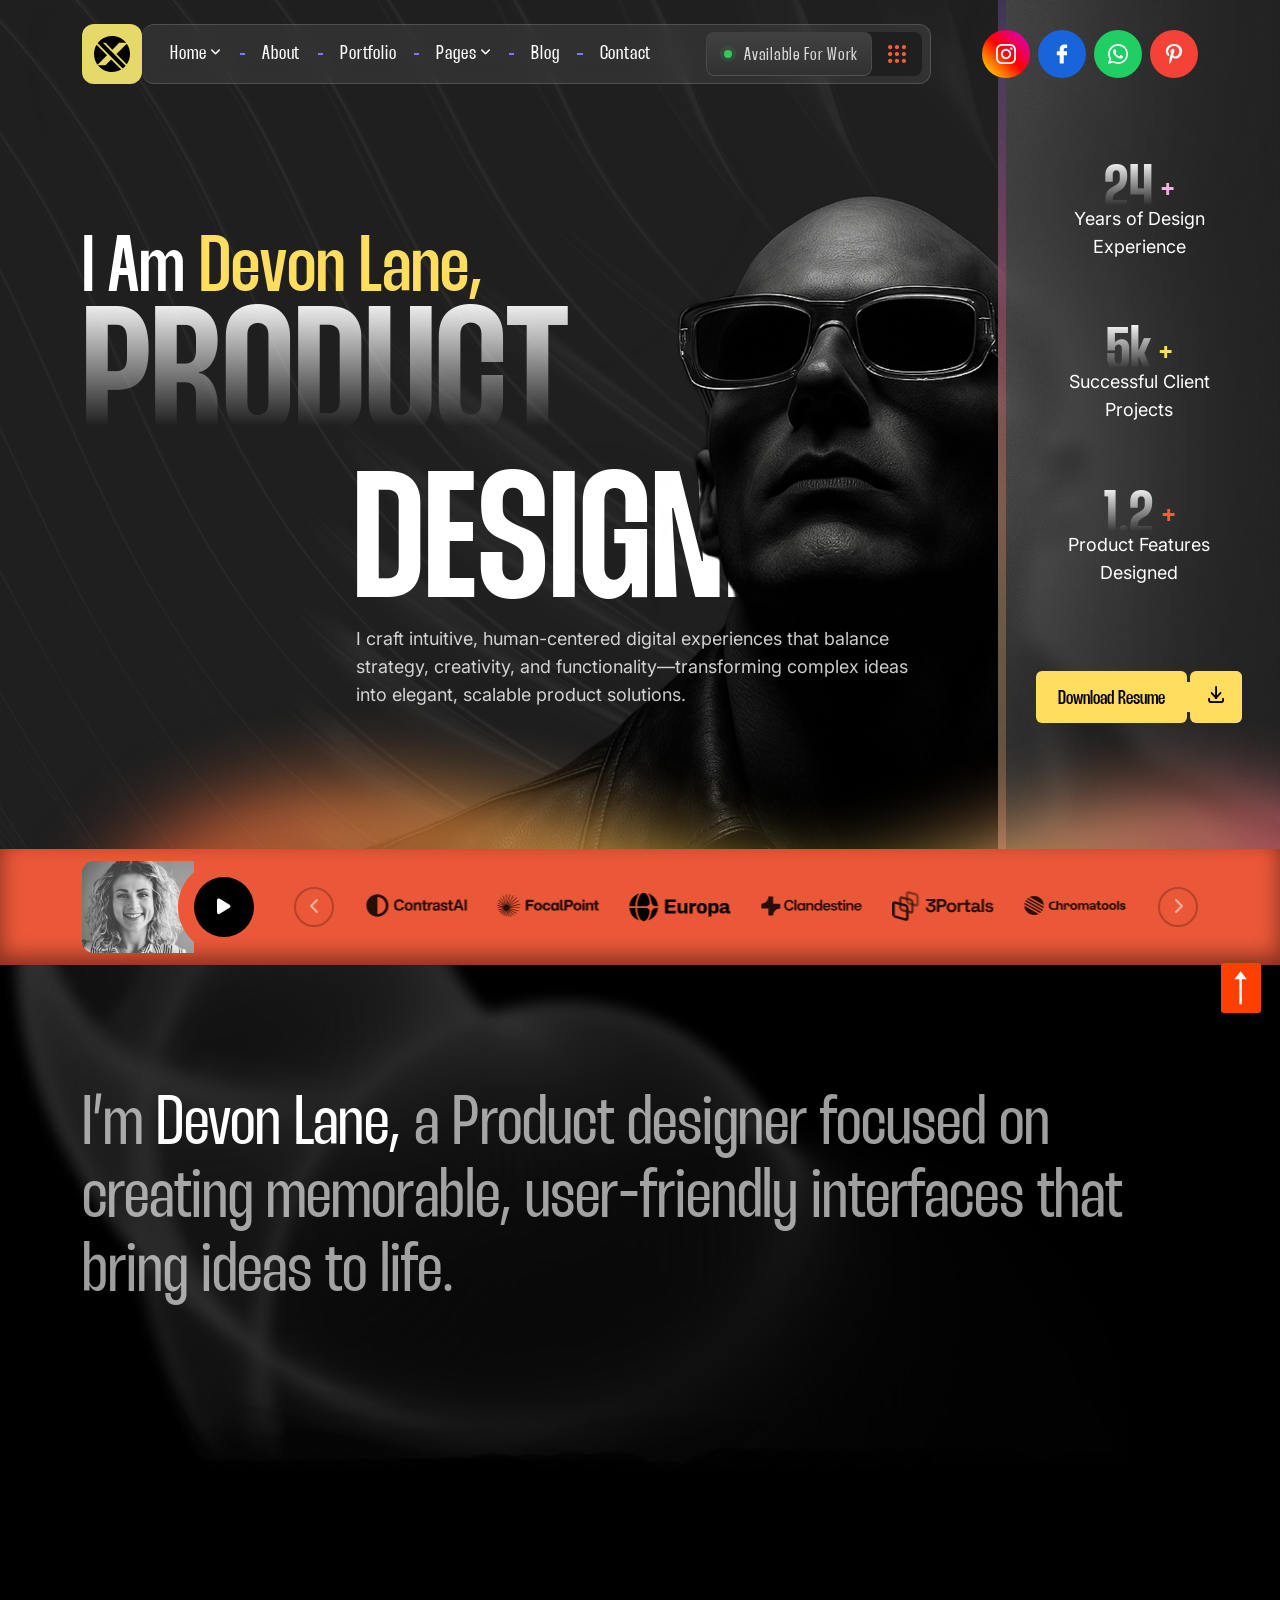
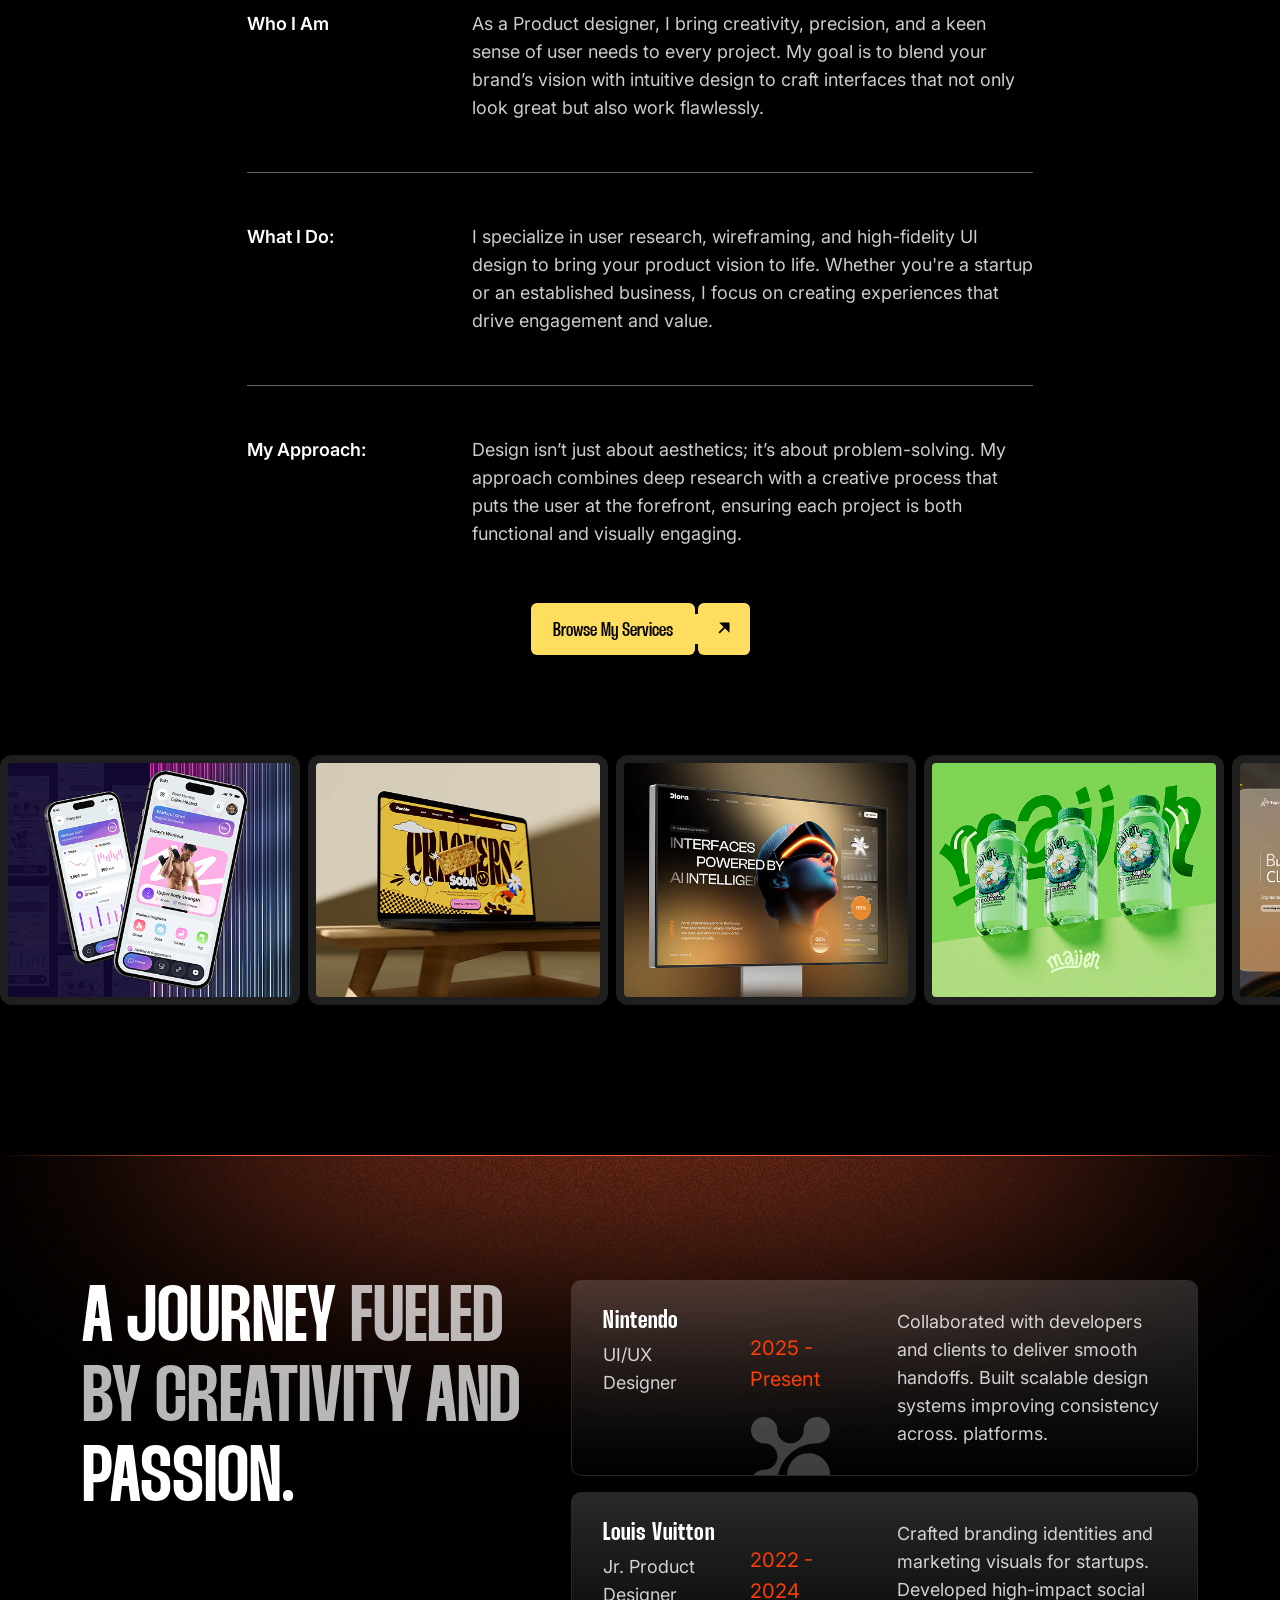
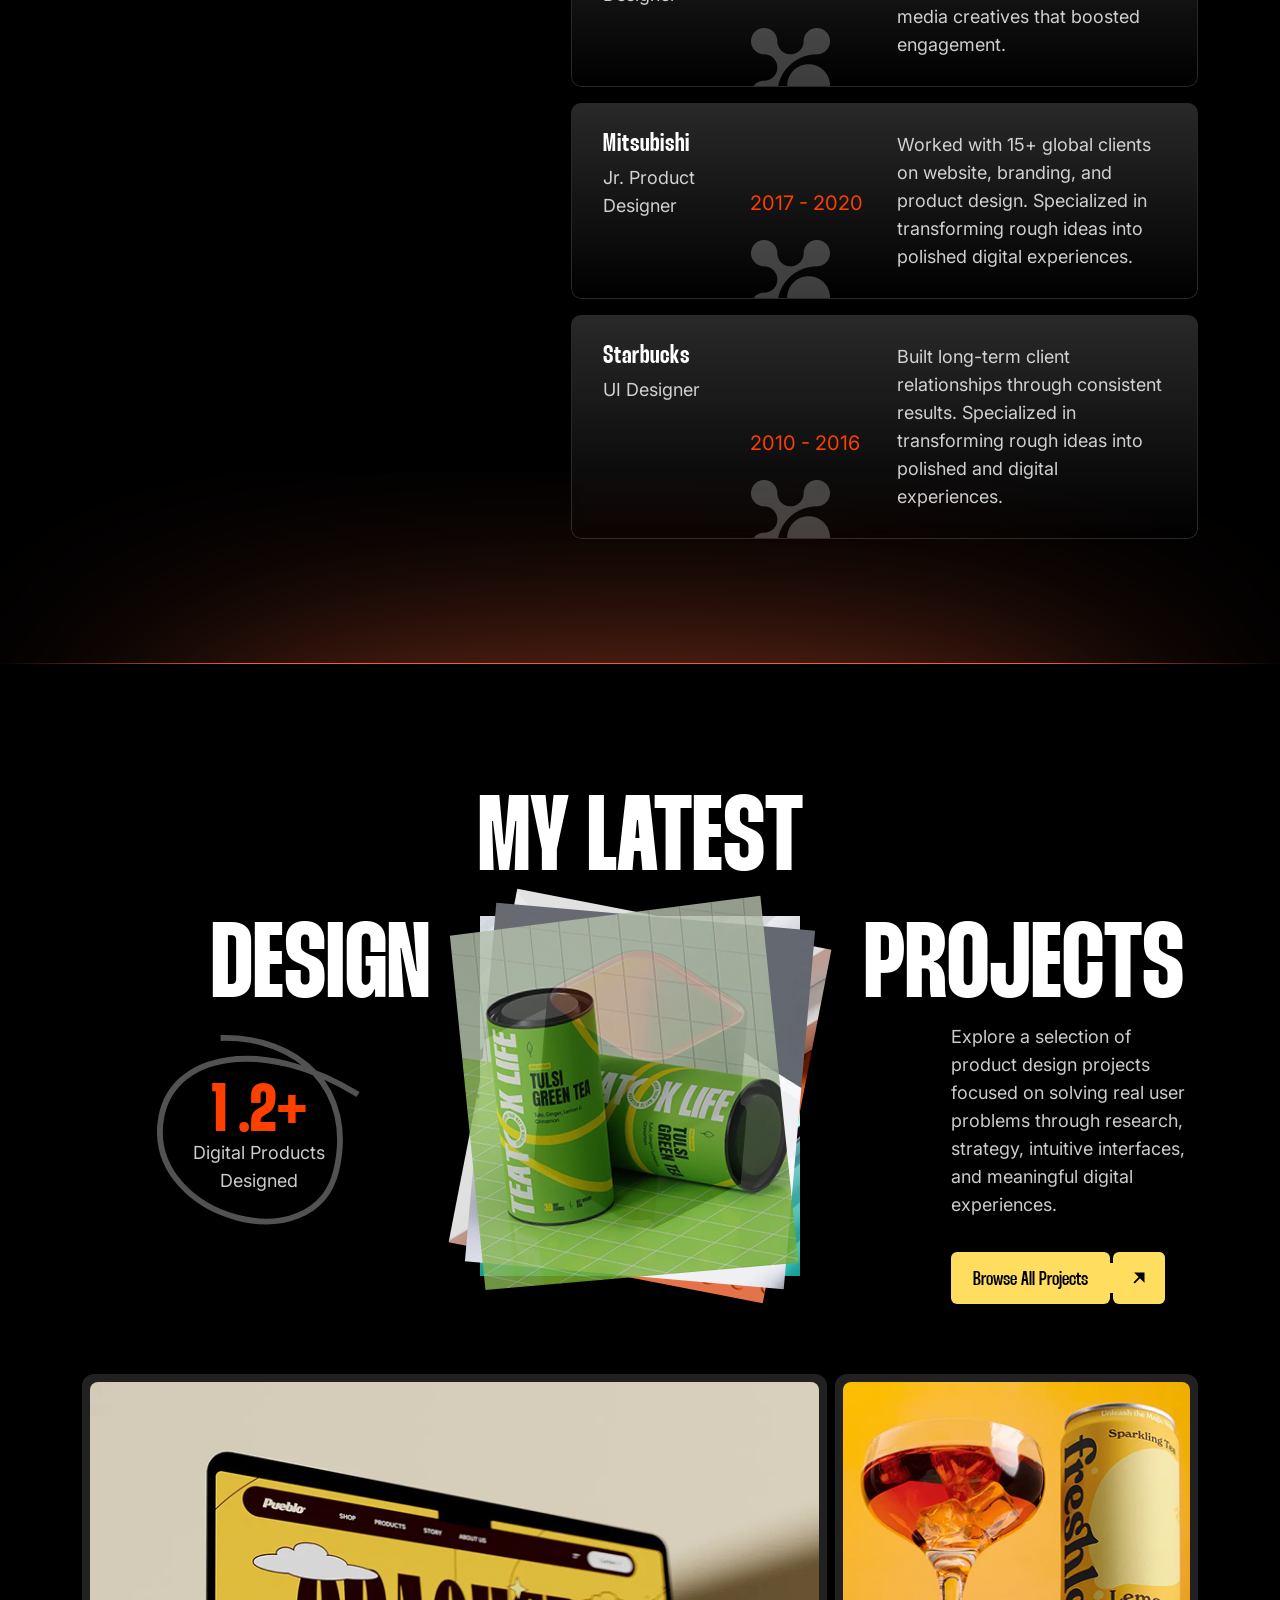
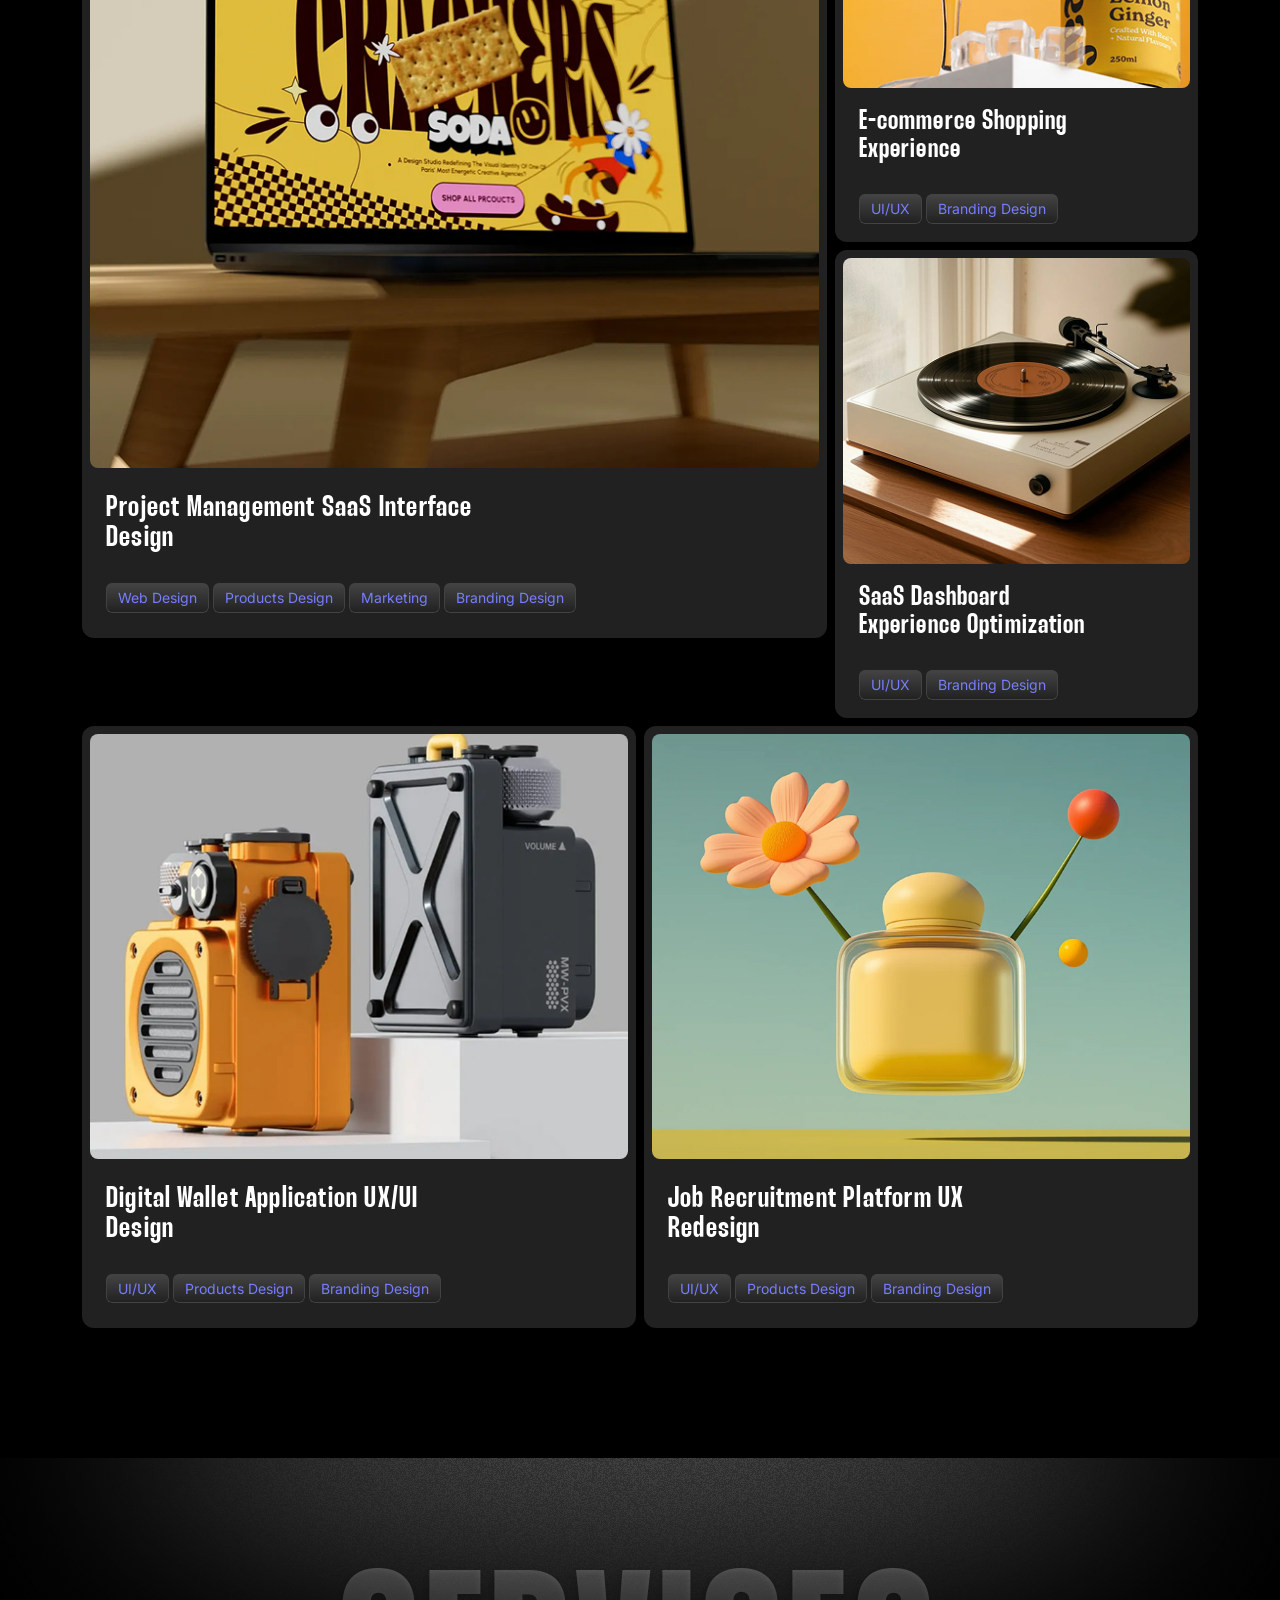
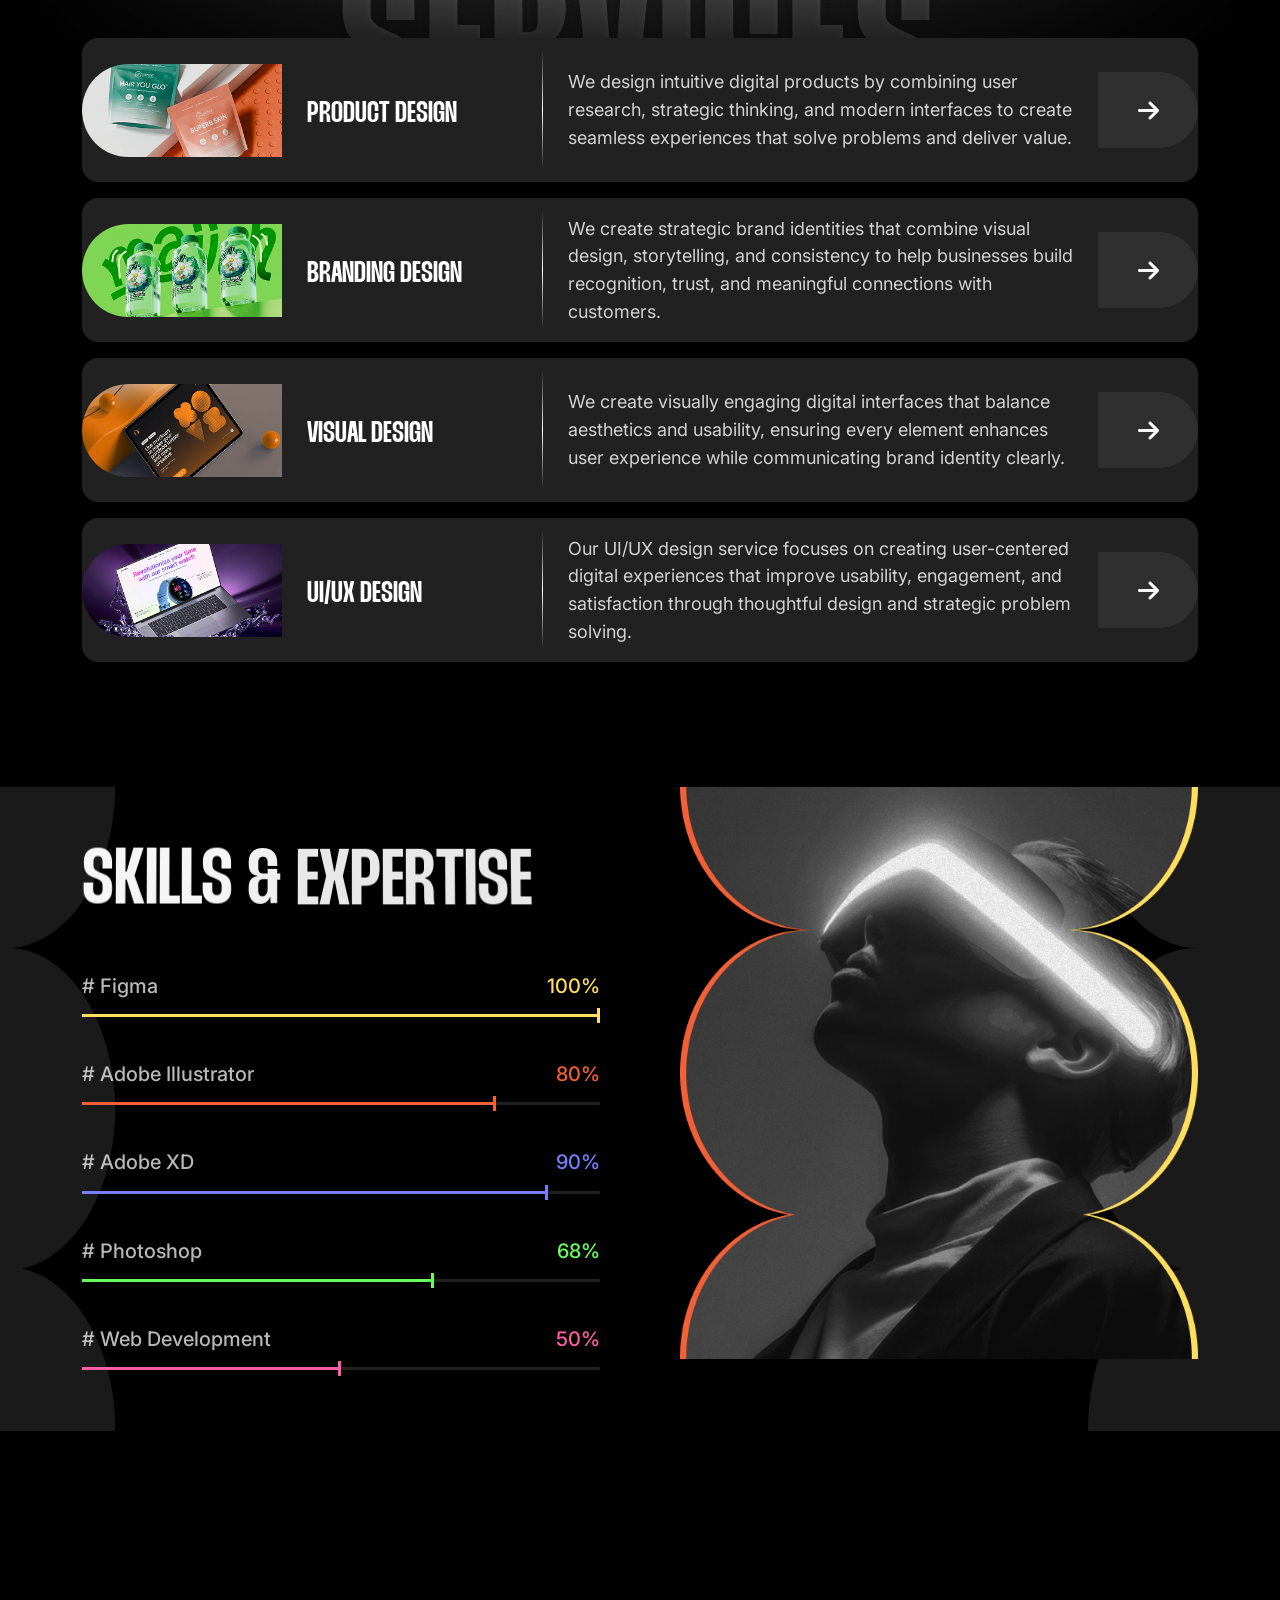
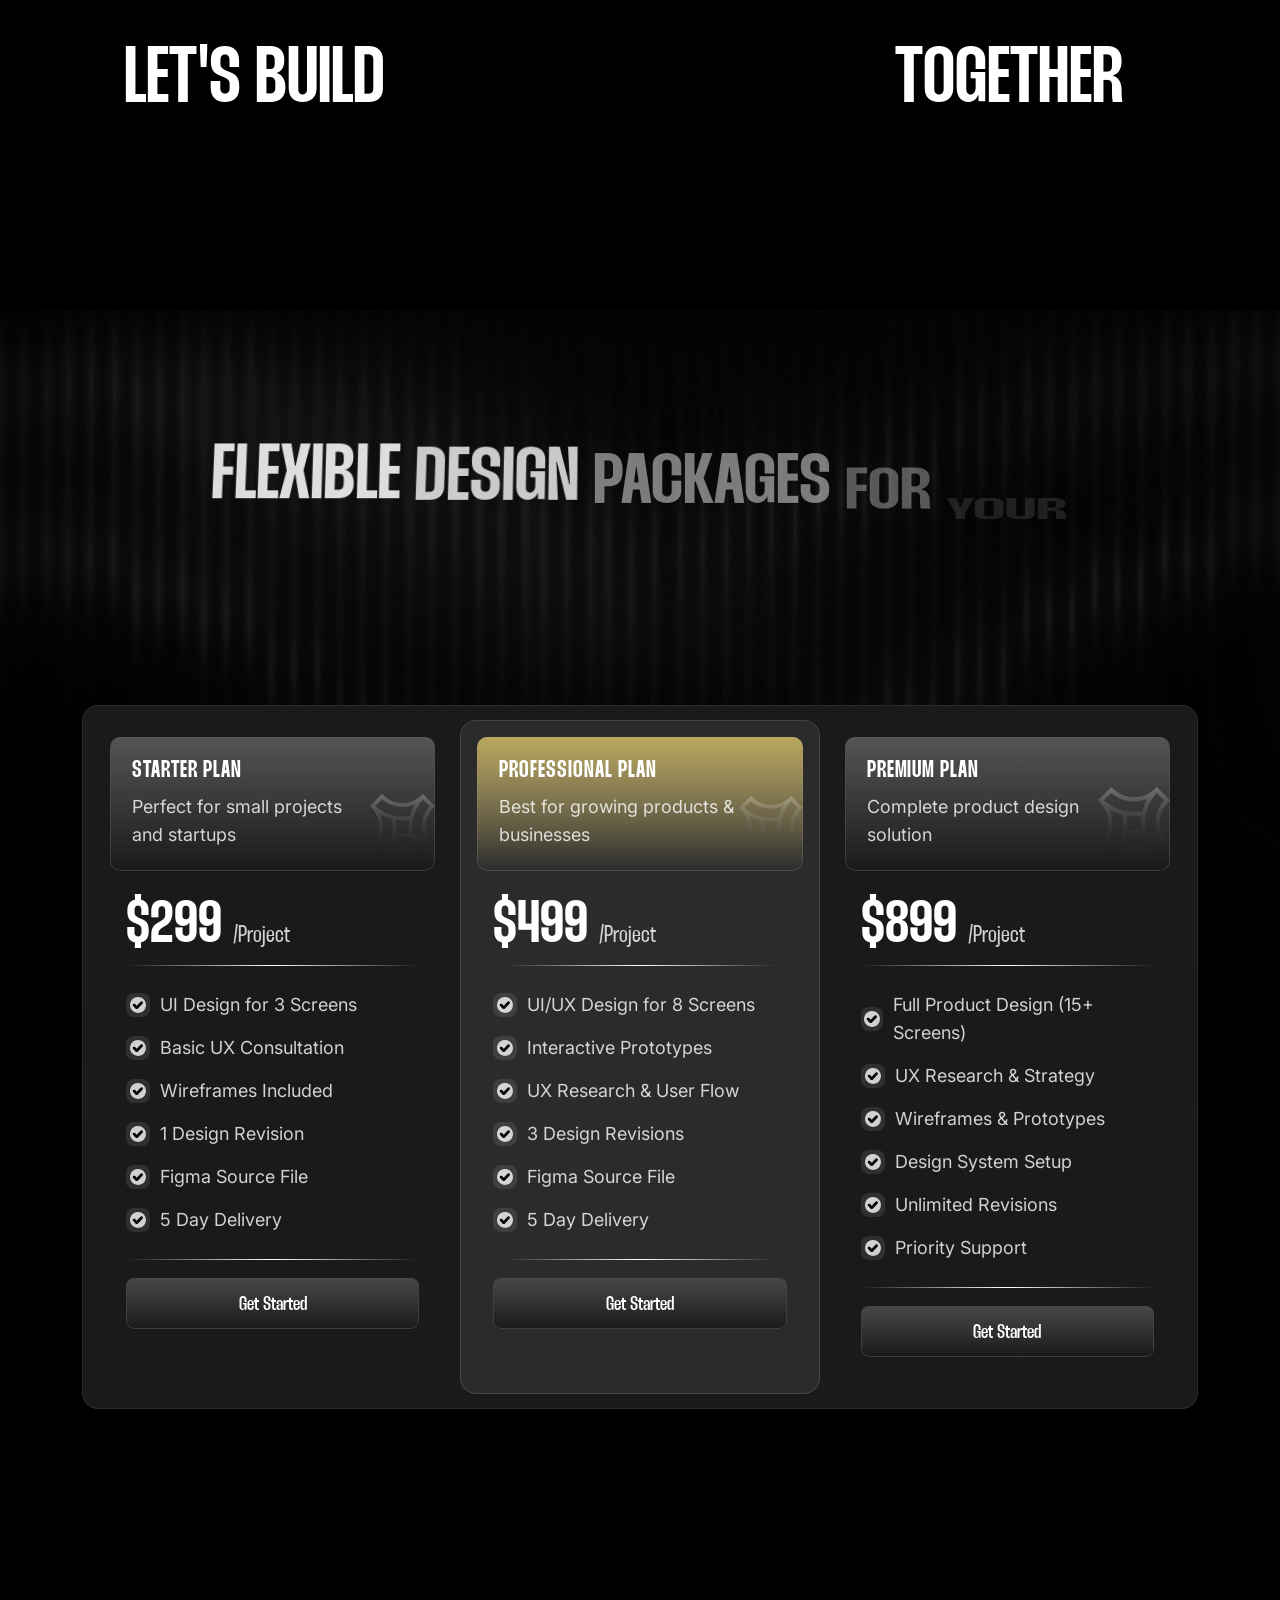
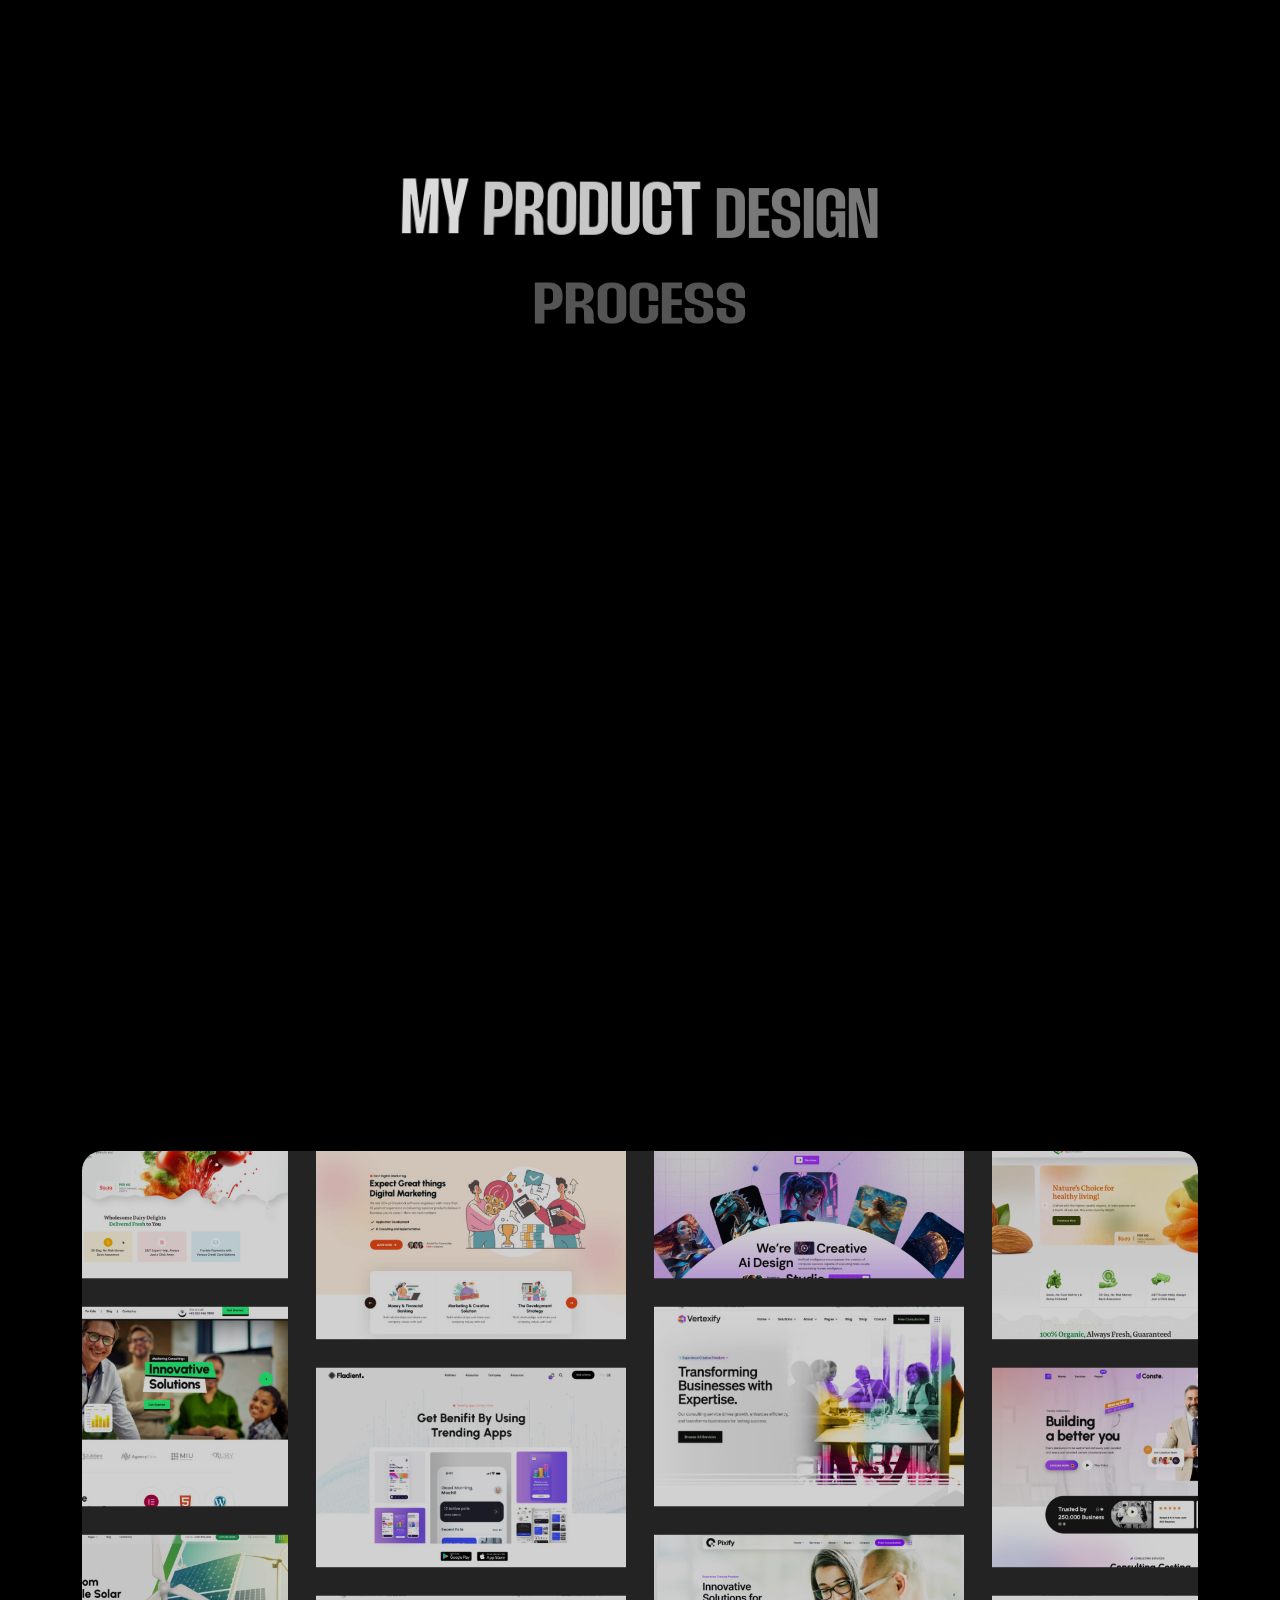
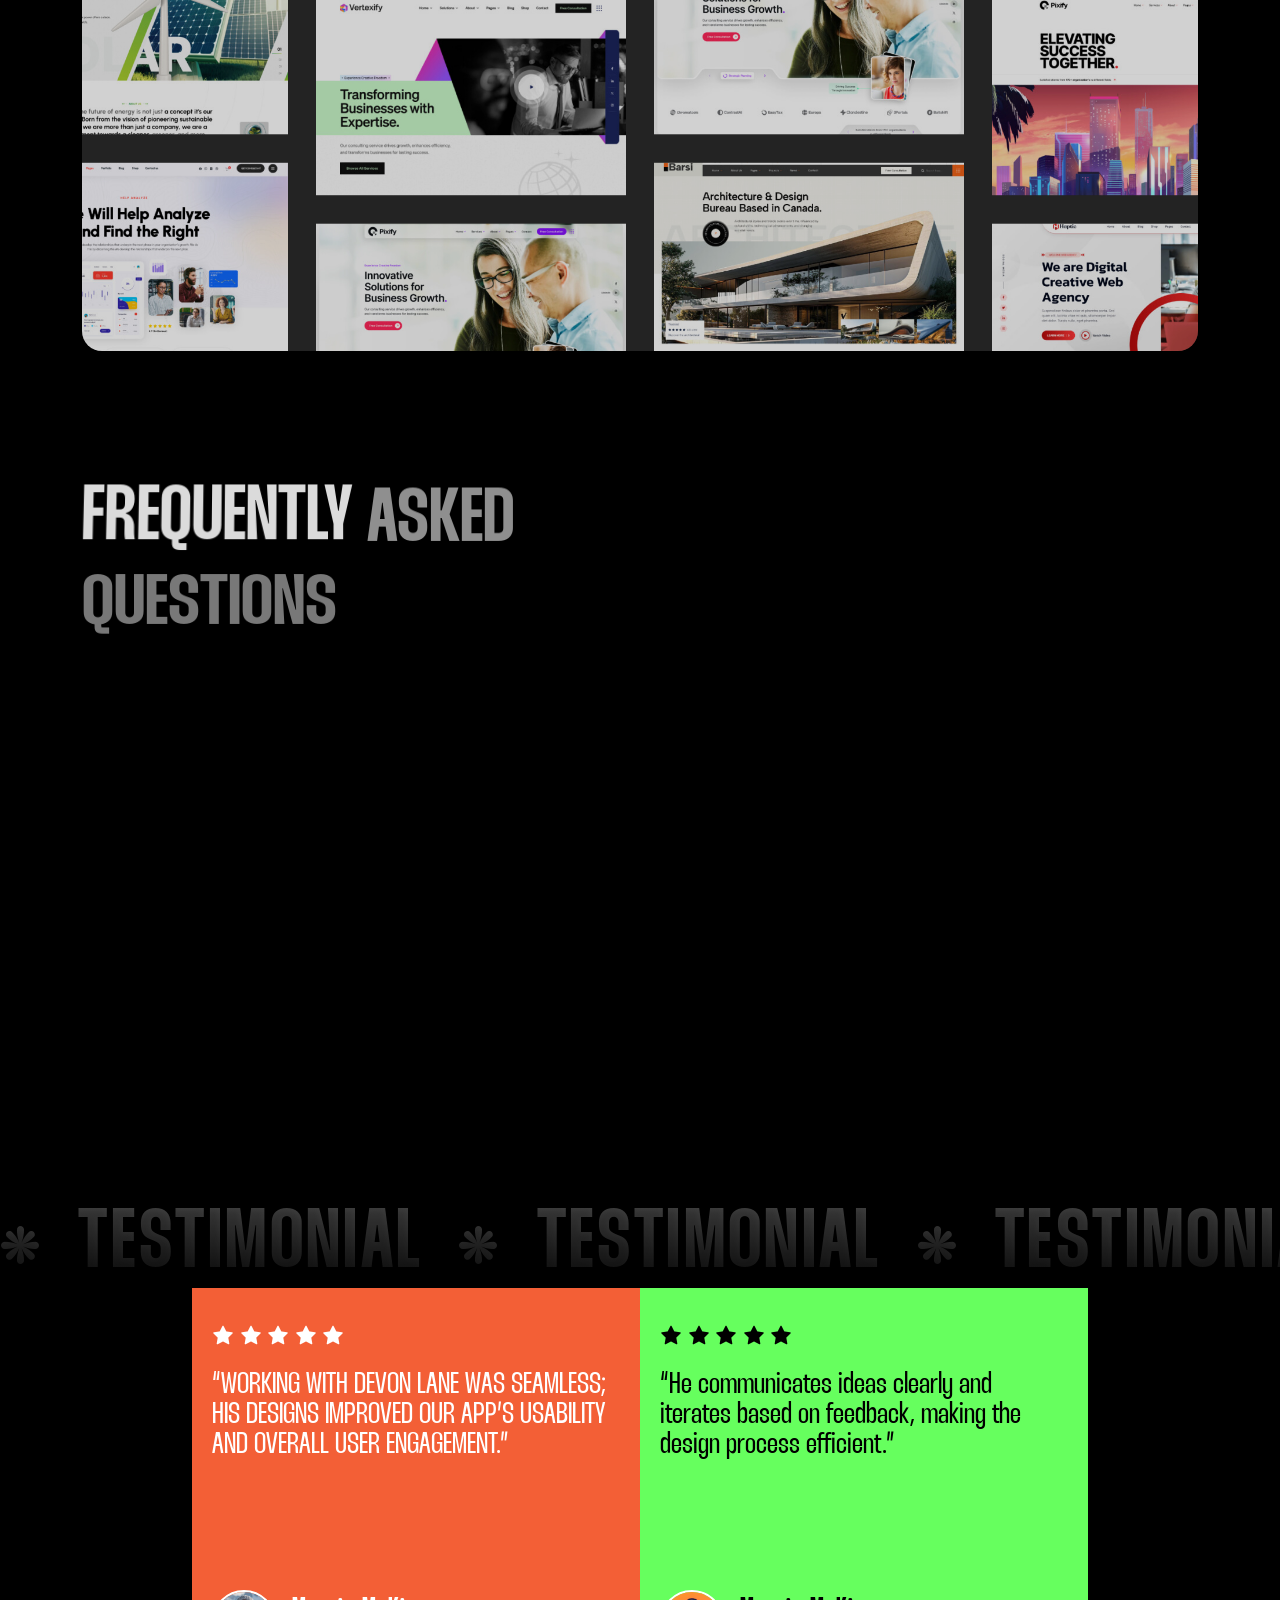
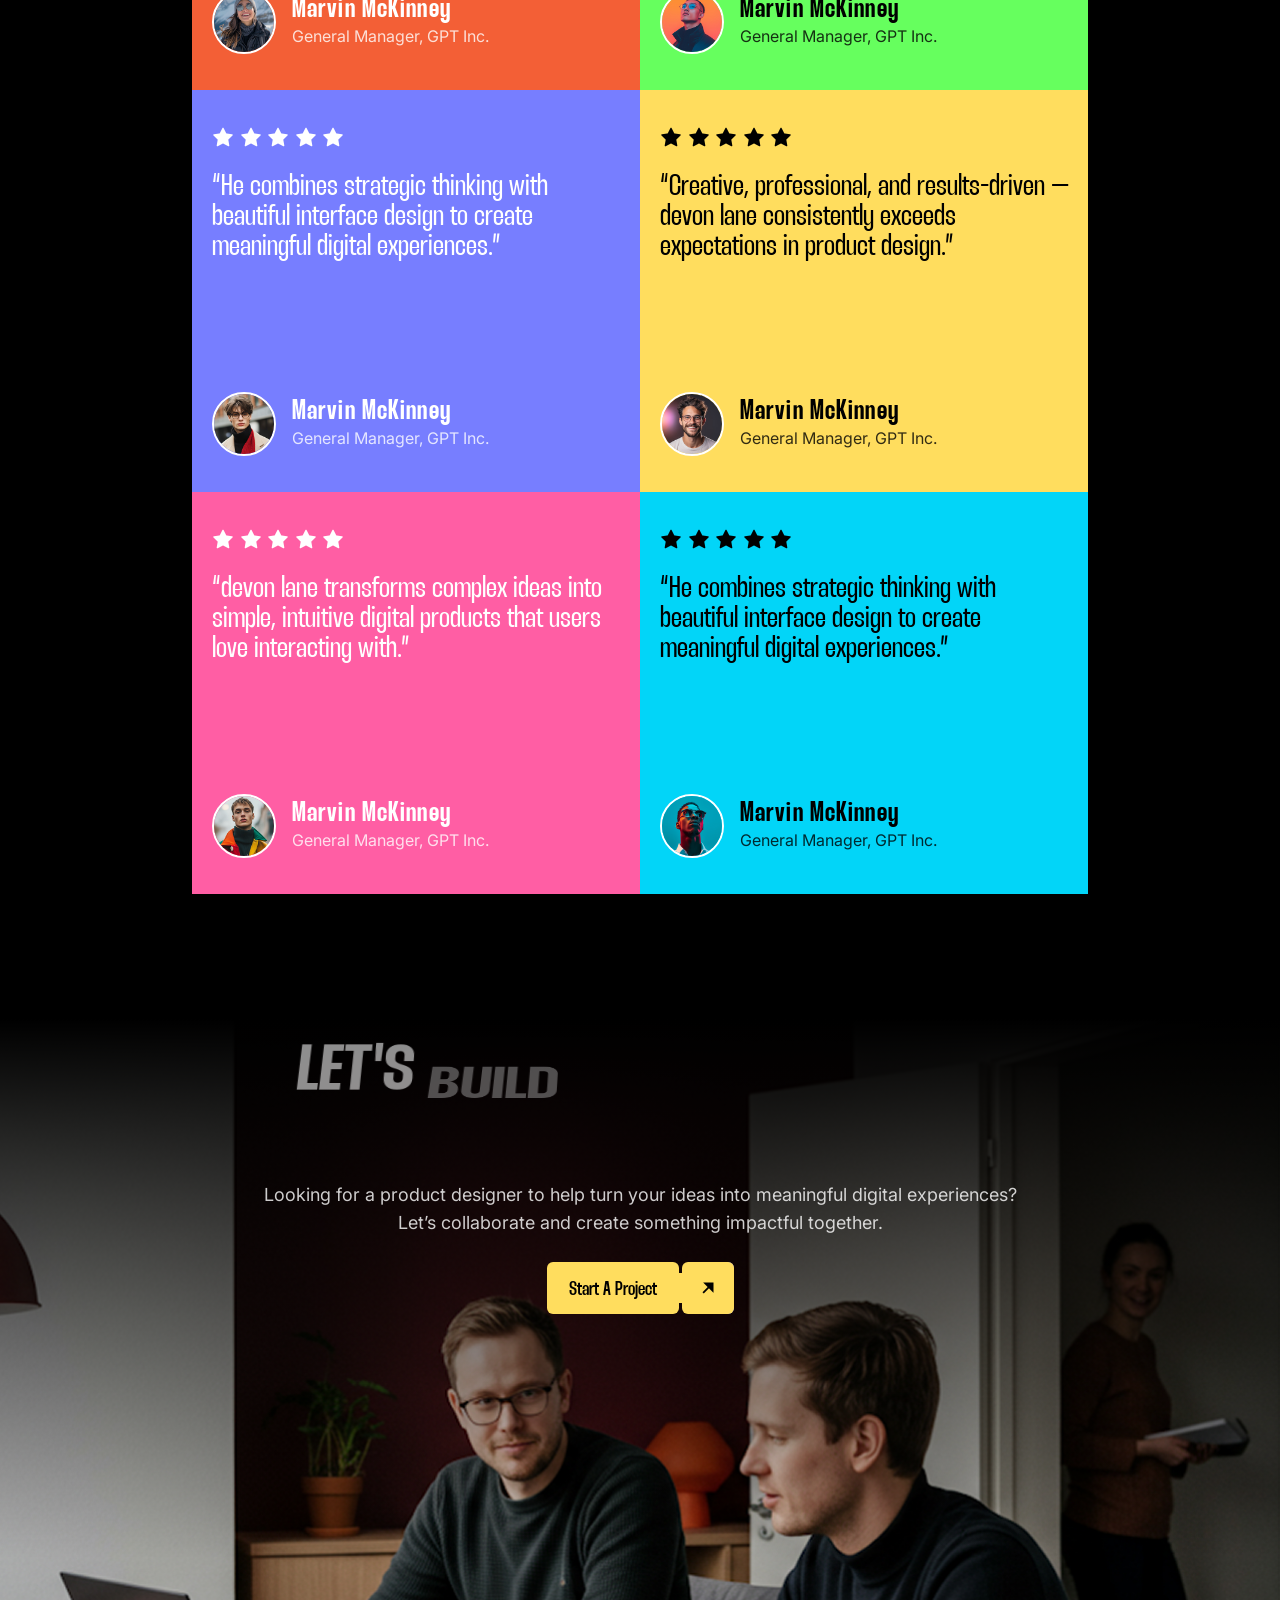
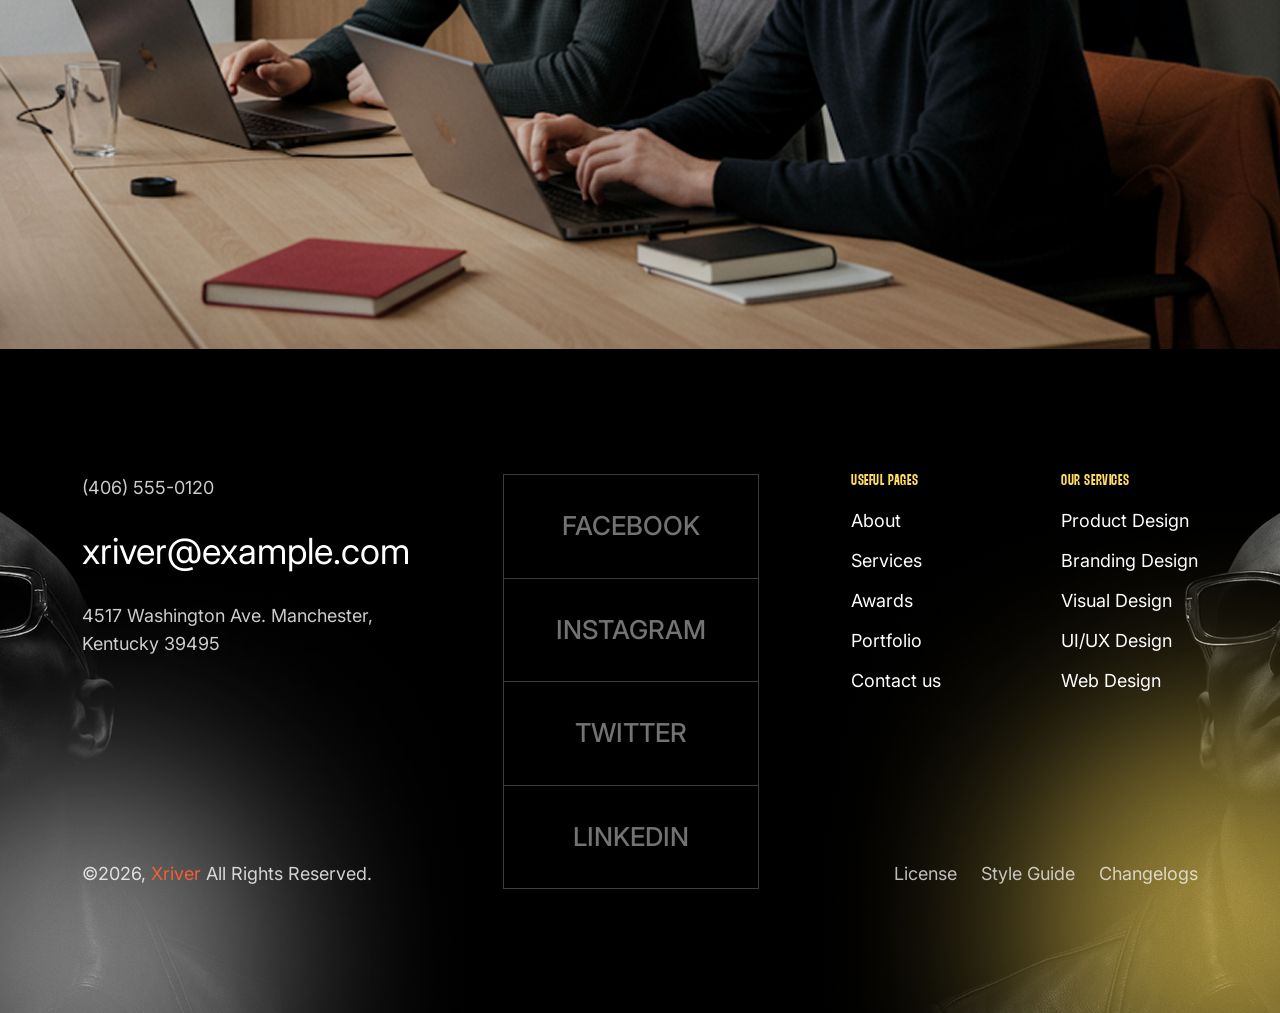
==== commit c6a034f4: "about-2-btn-fixing" ====
--- a/index-2.html
+++ b/index-2.html
@@ -407,7 +407,7 @@
                             
                         </div>
 
-                        <div class="btn-wrap text-center wow fadeInUp2" data-wow-offset="100%">
+                        <div class="btn-wrap text-center wow fadeInUp2" data-wow-offset="100">
                             <a href="#" aria-label="name" class="xr-pr-btn-2">
                                 <span class="text">Browse My Services</span>
                                 <div class="icon">
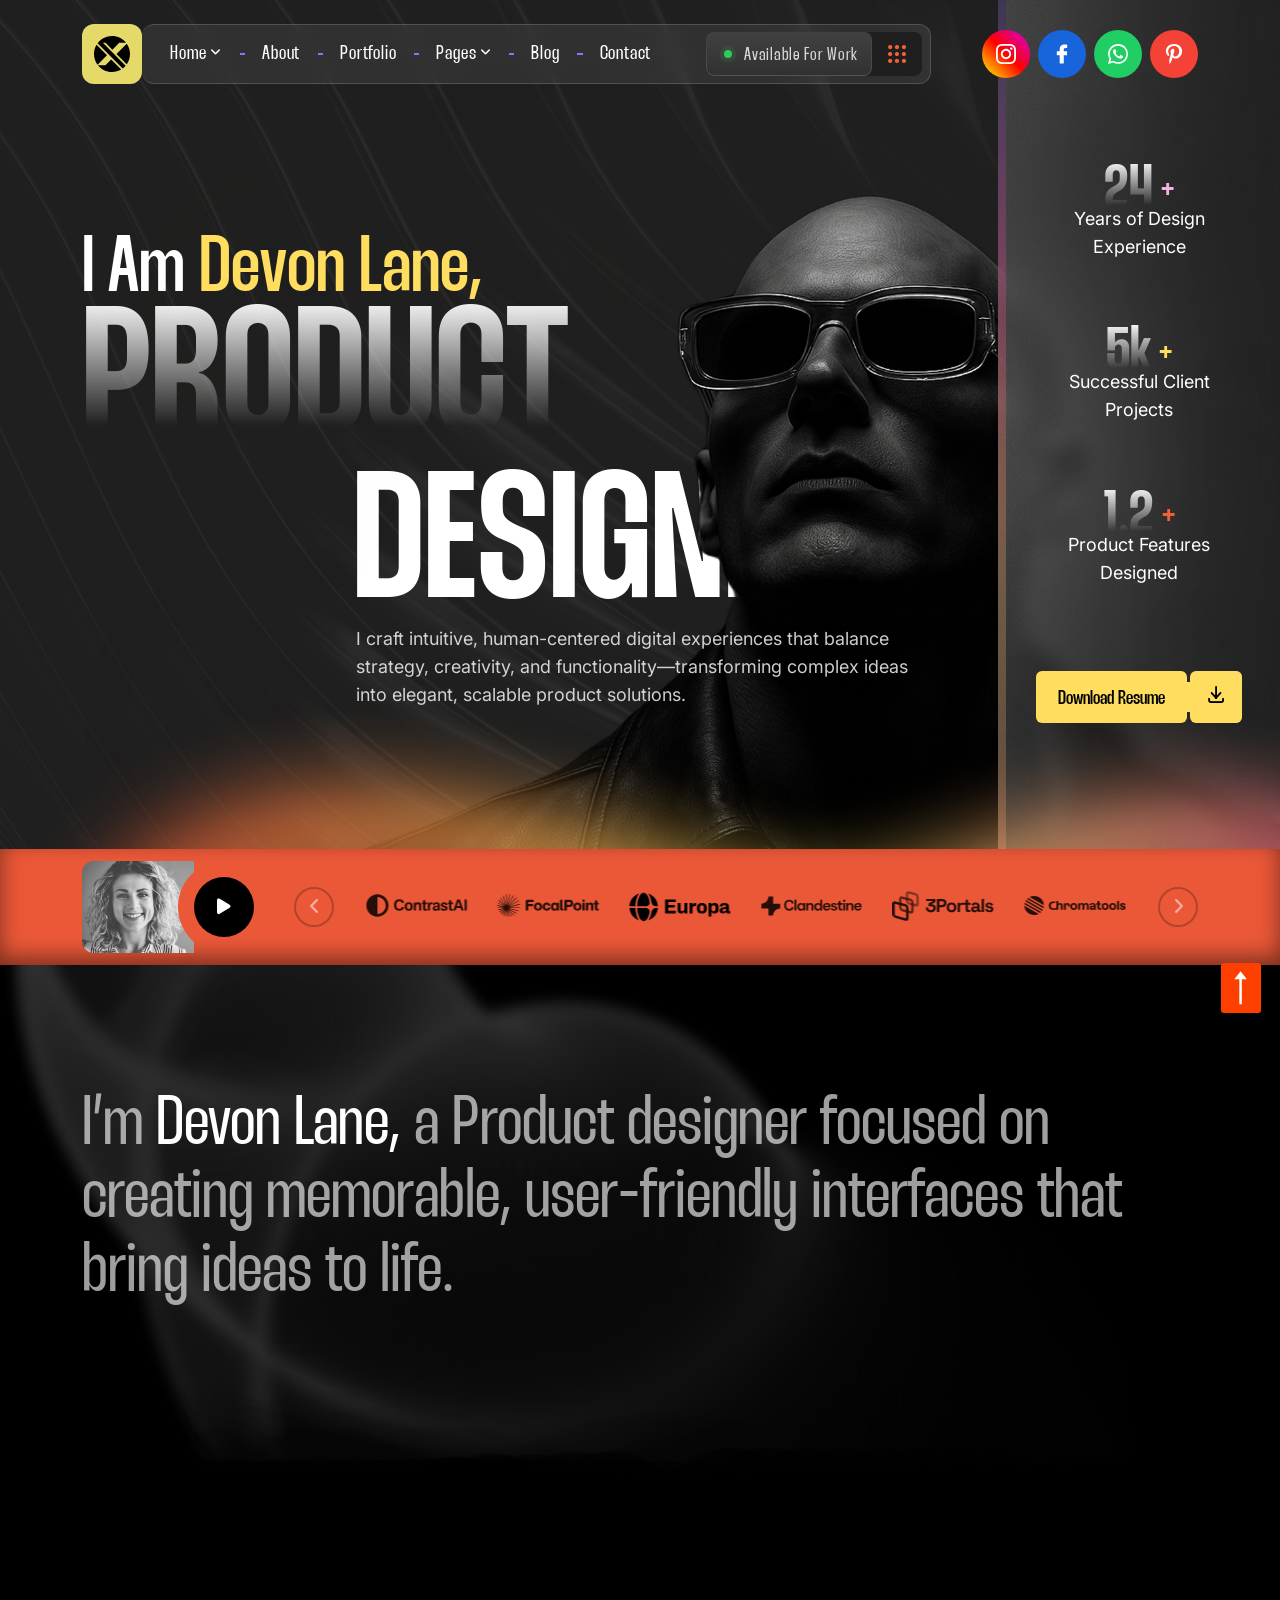
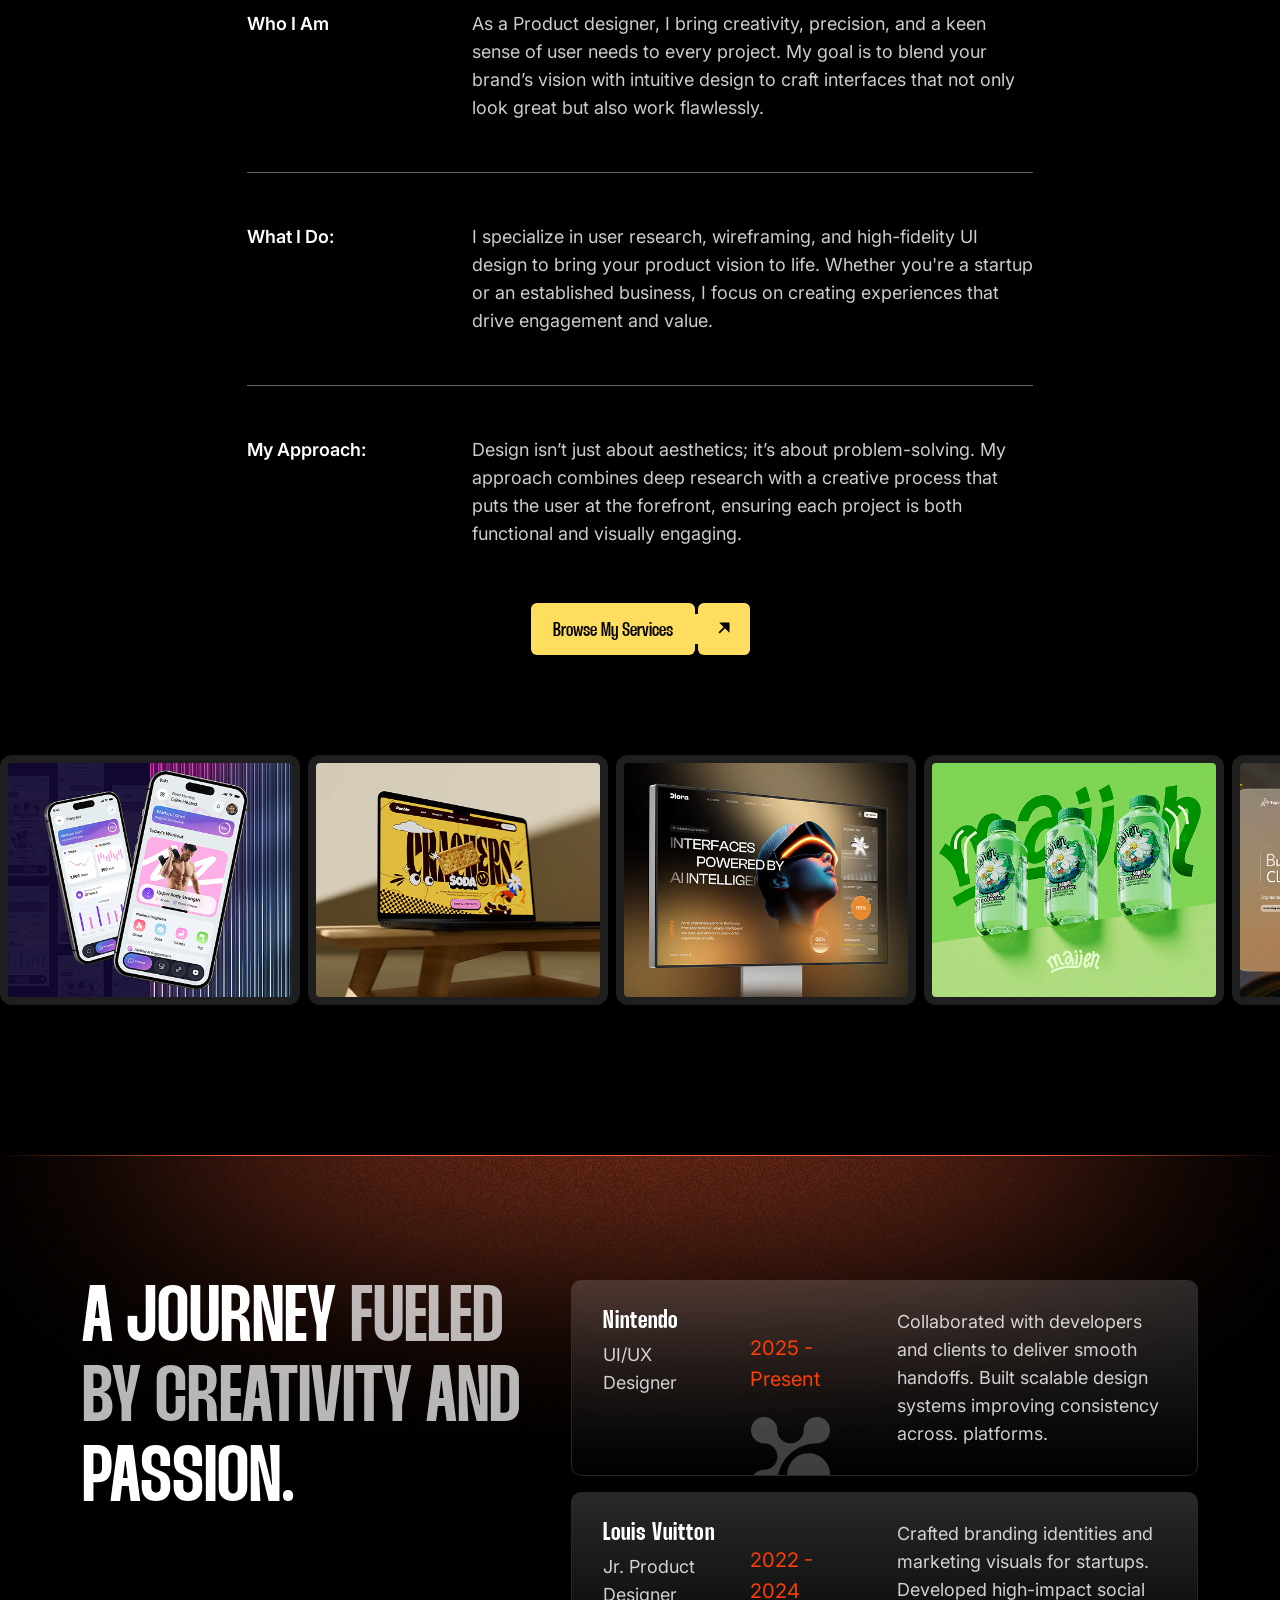
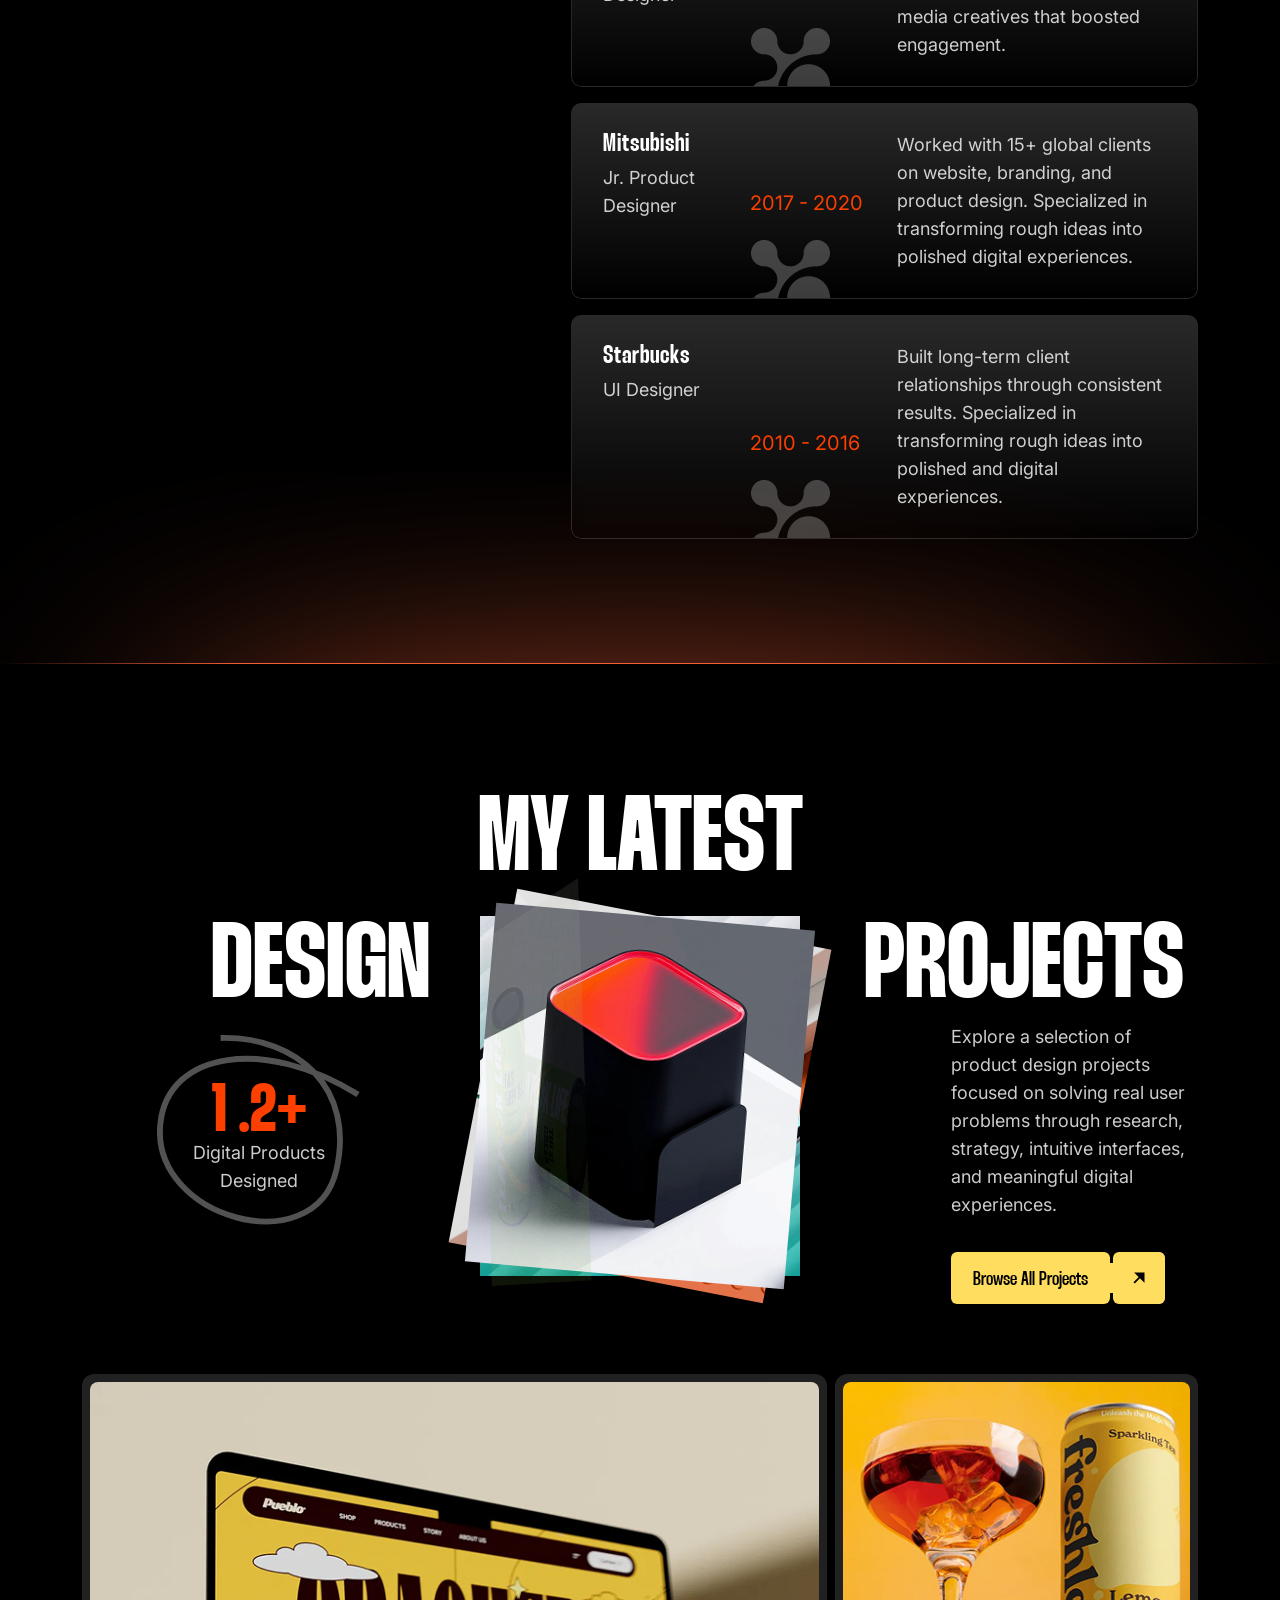
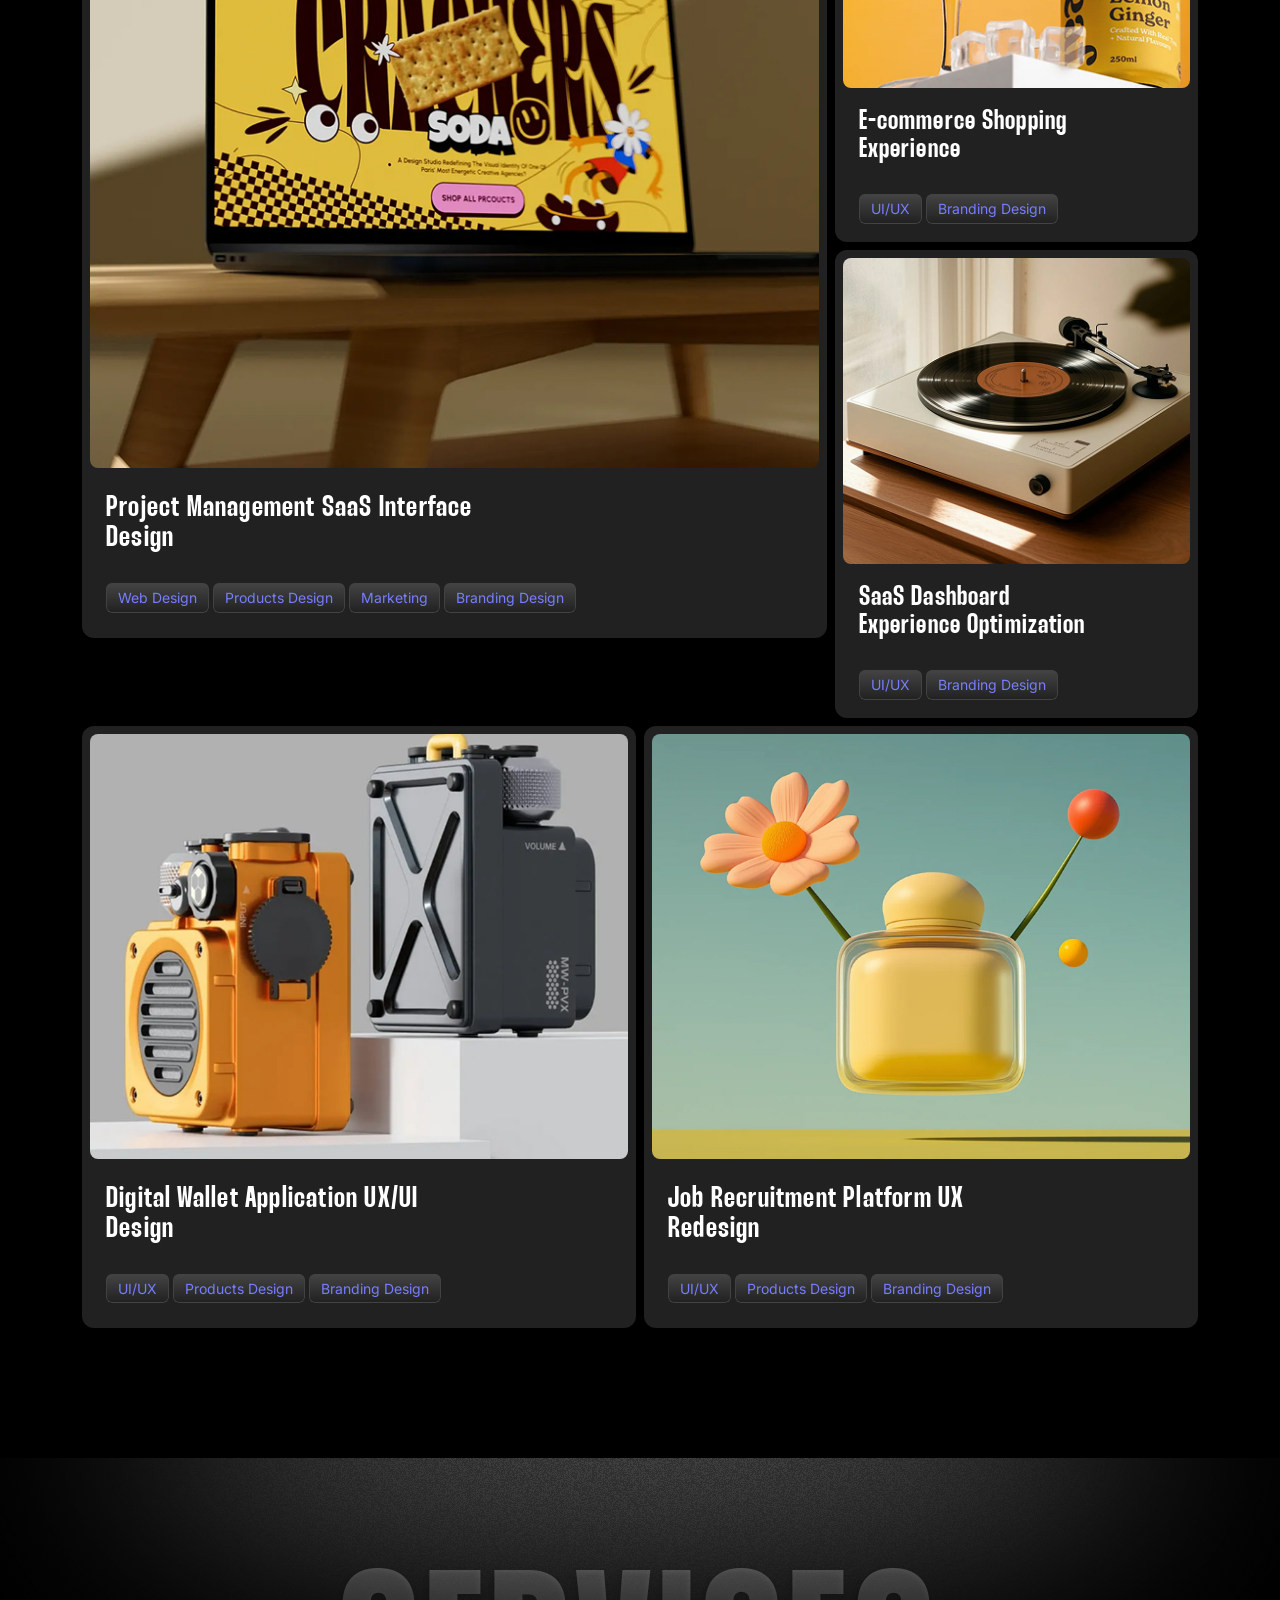
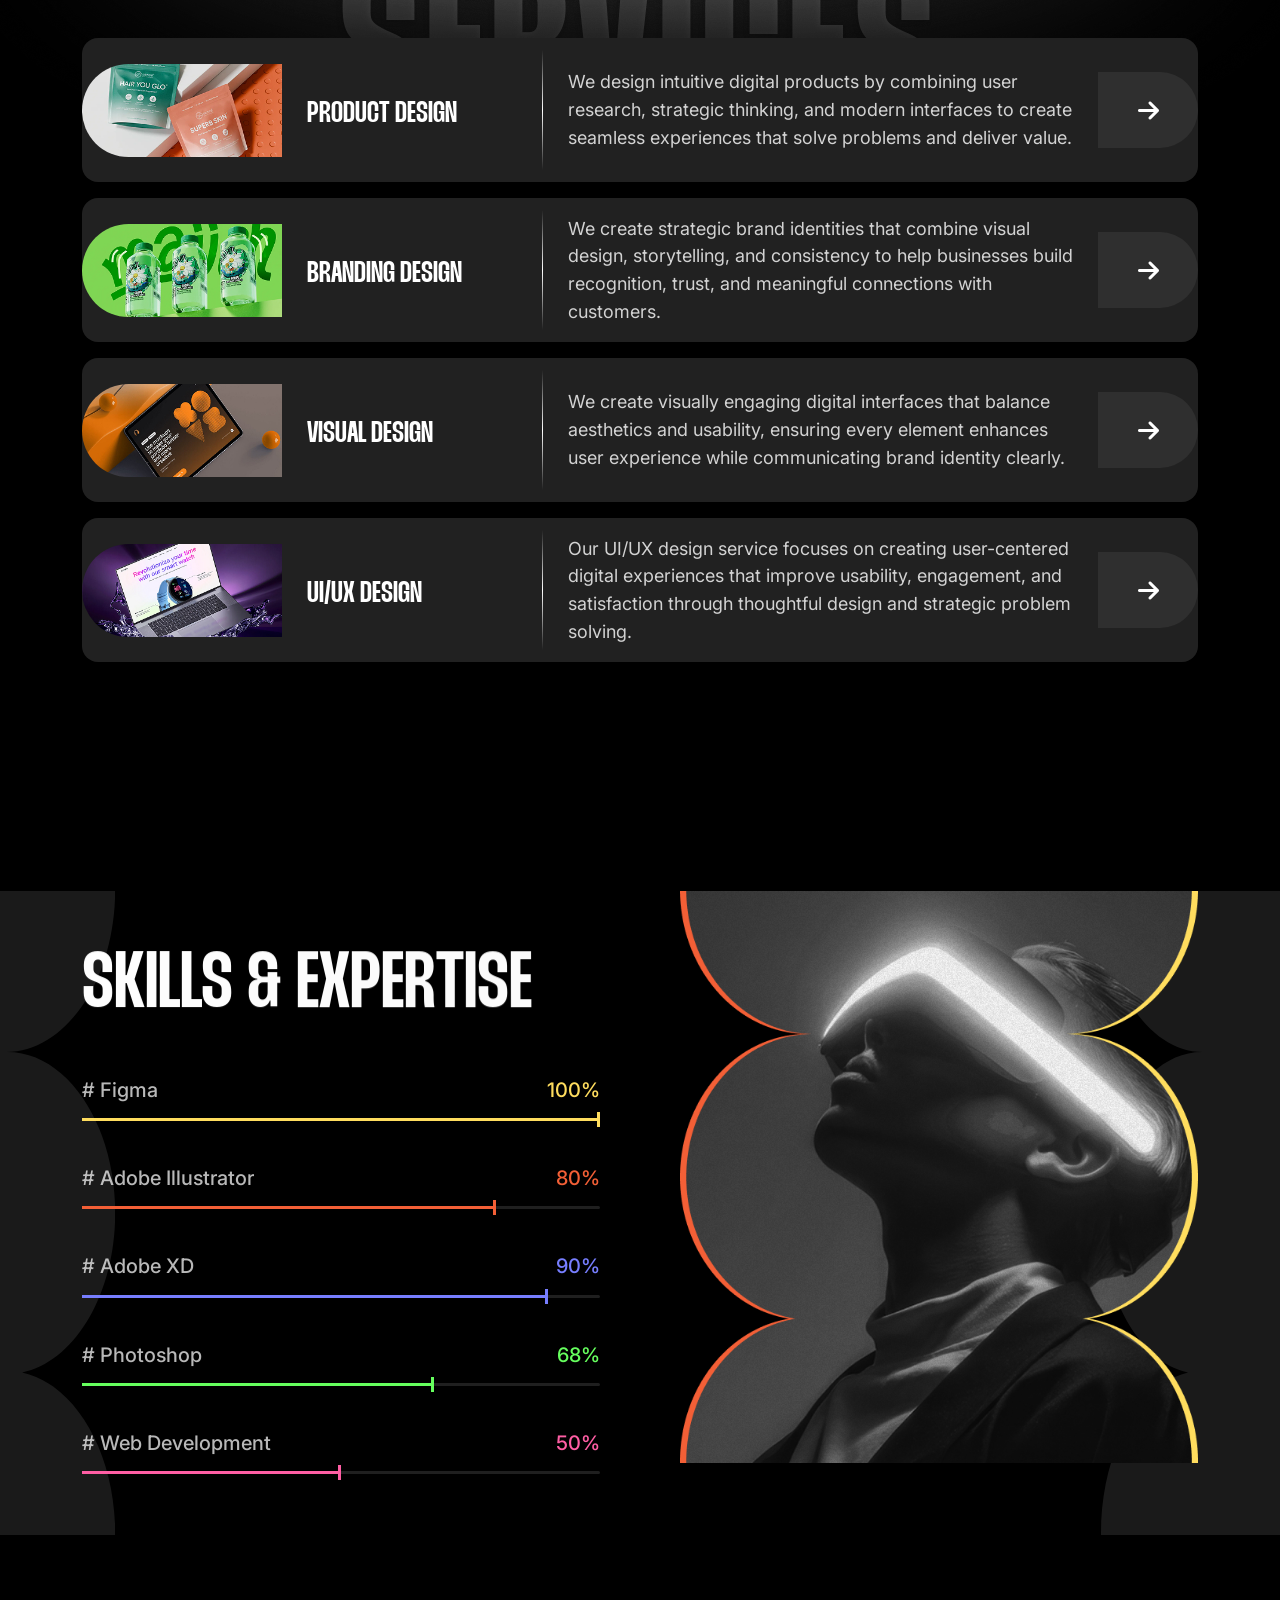
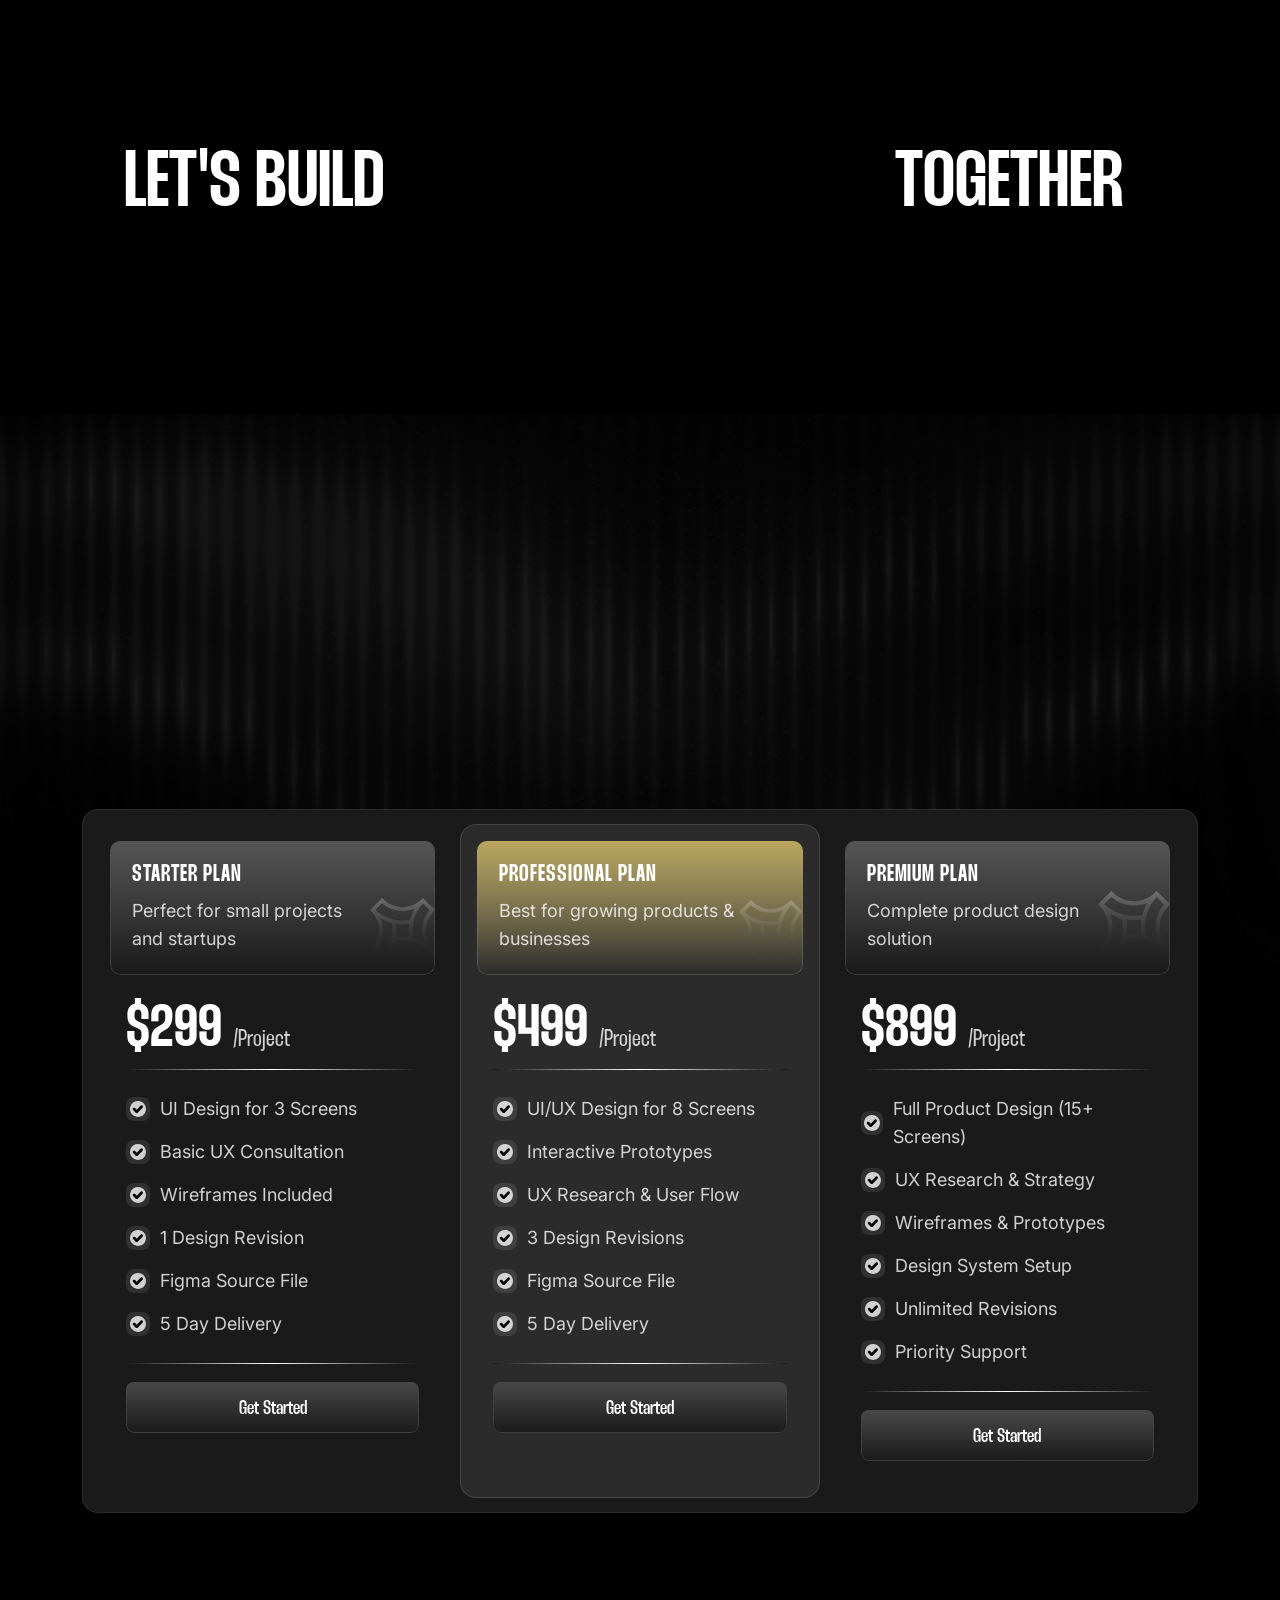
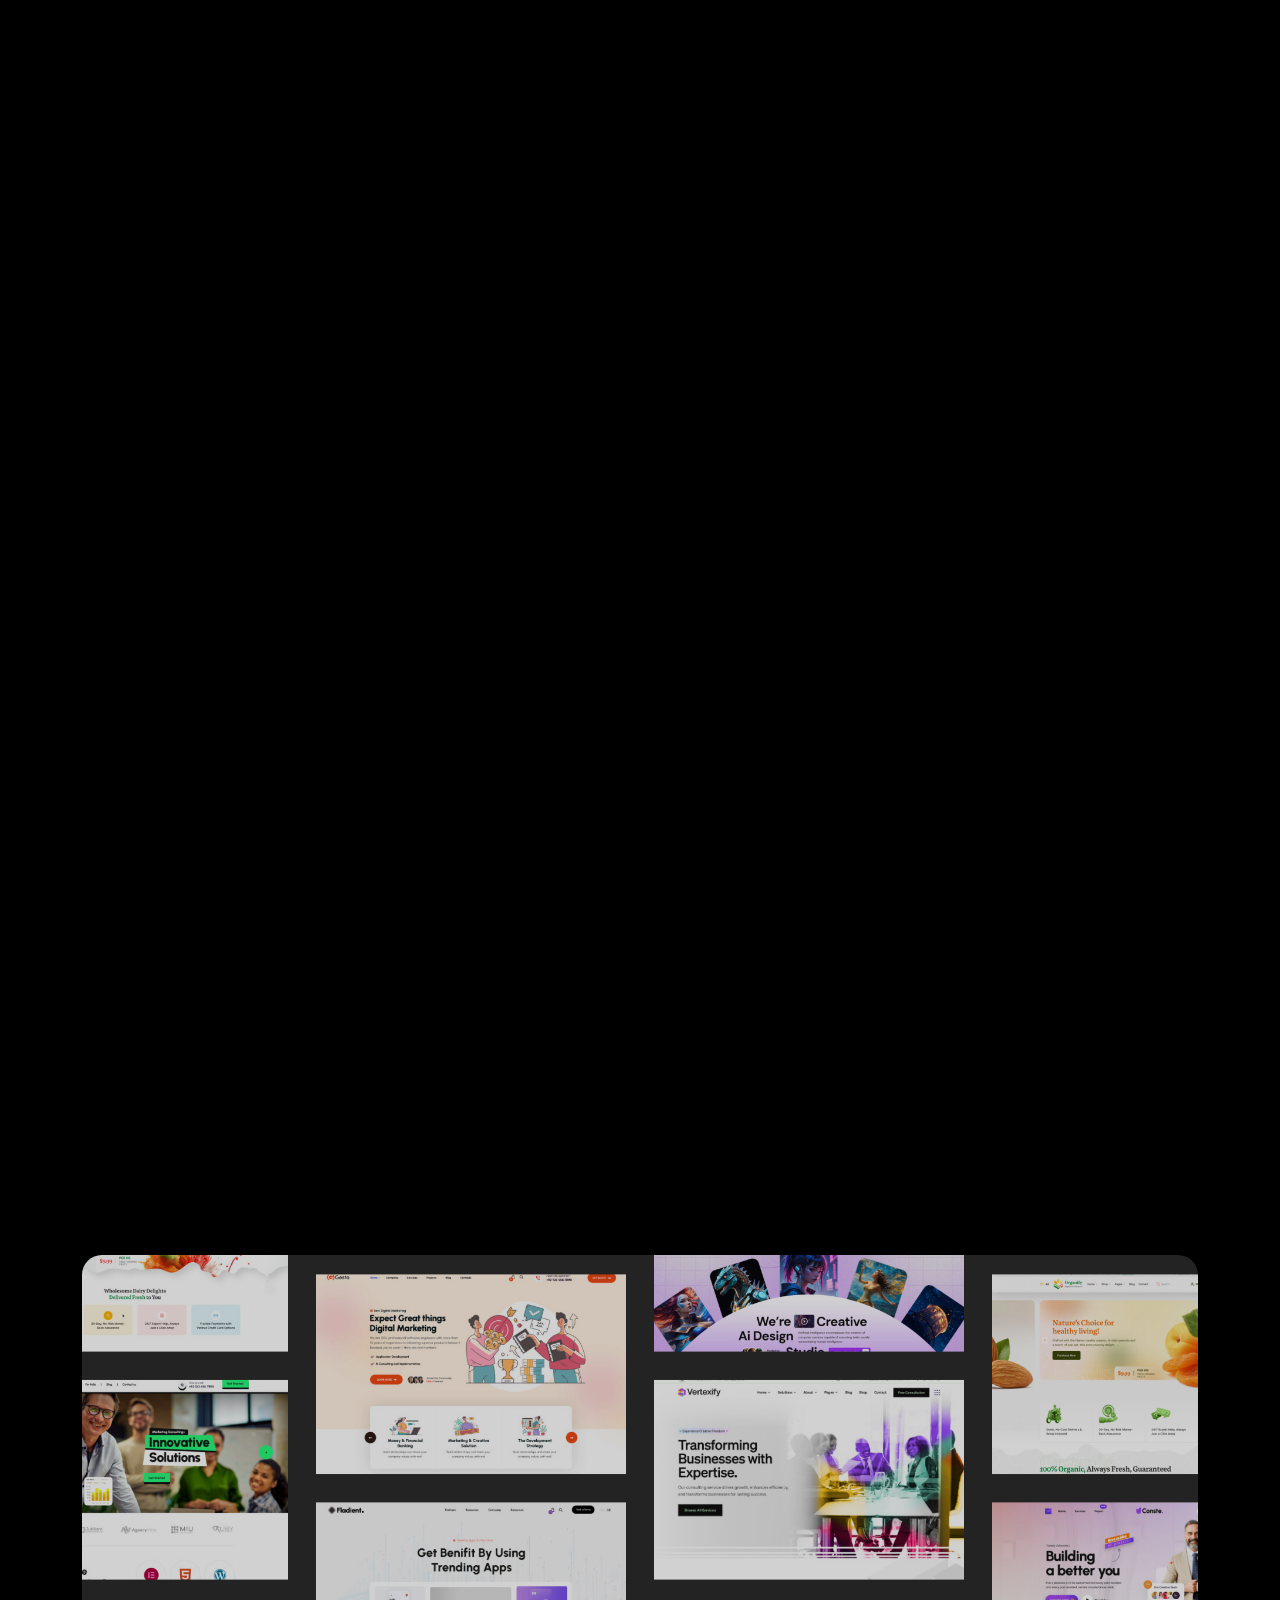
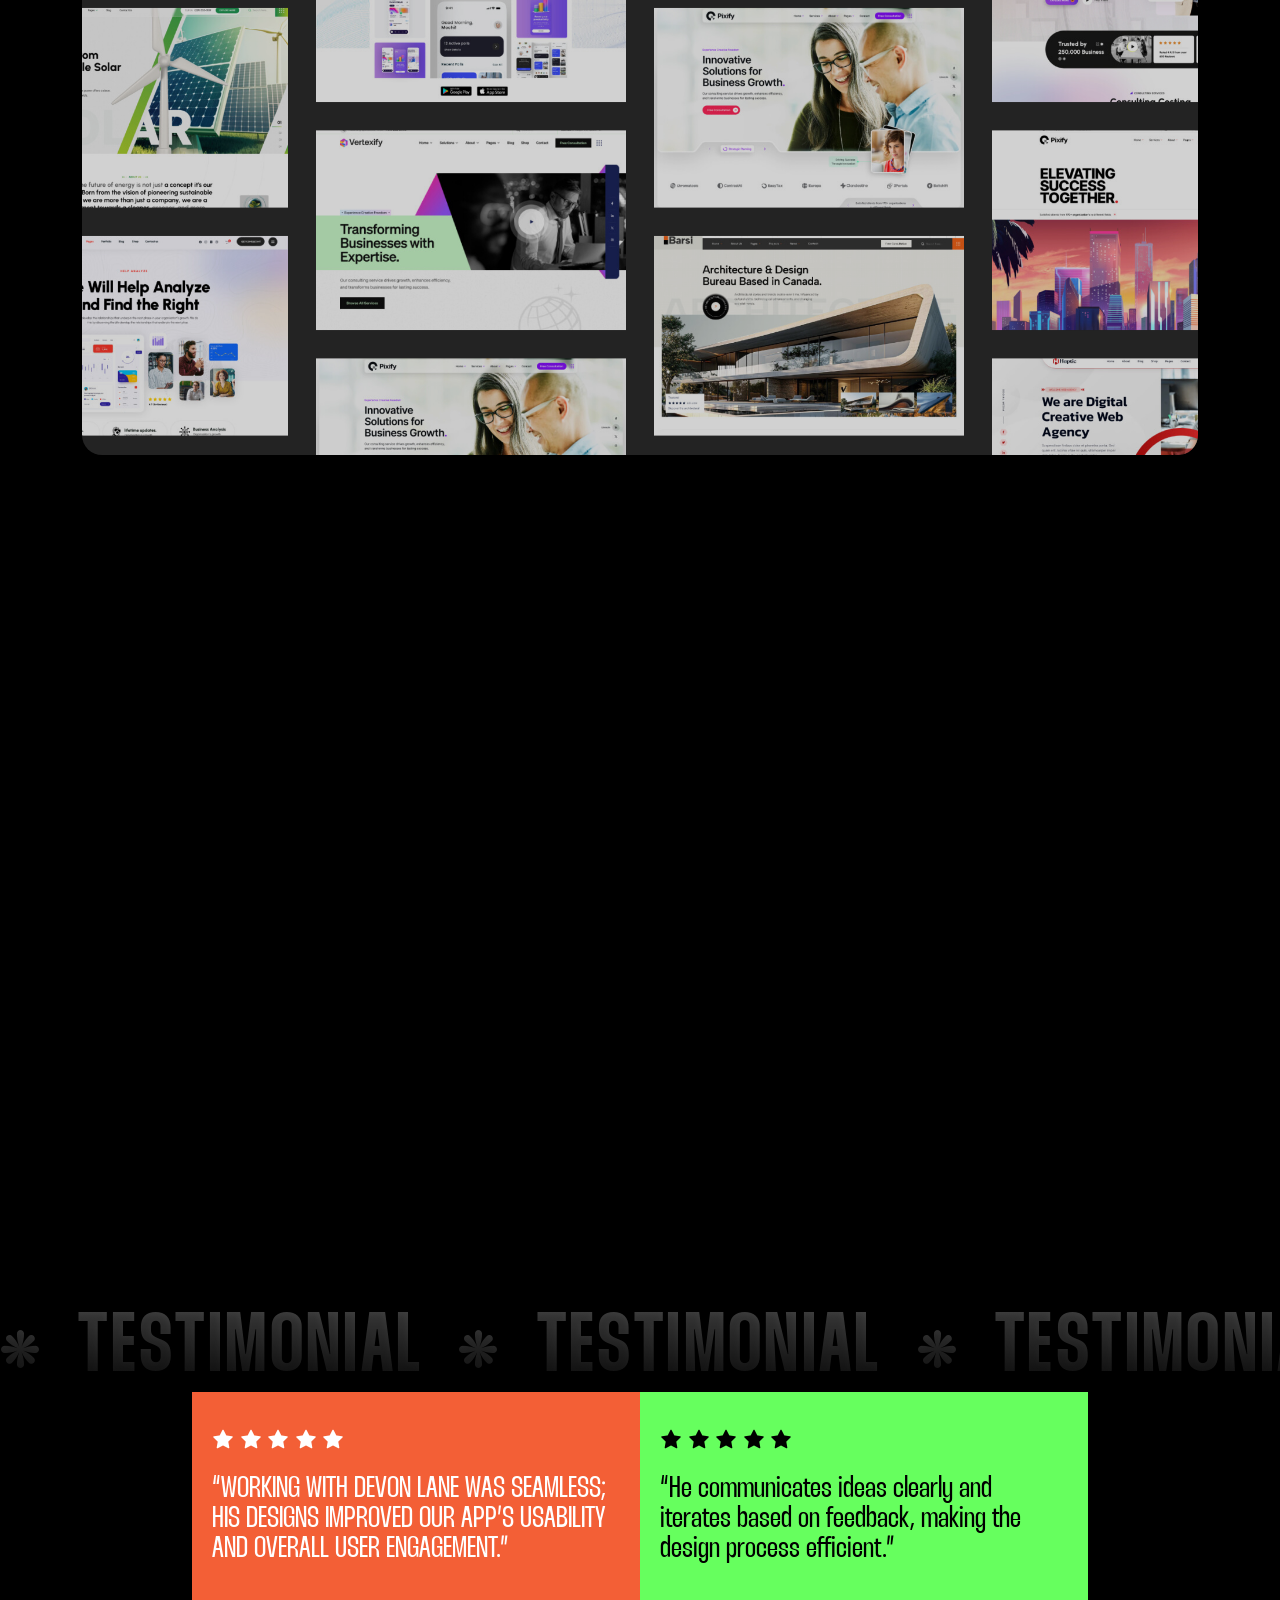
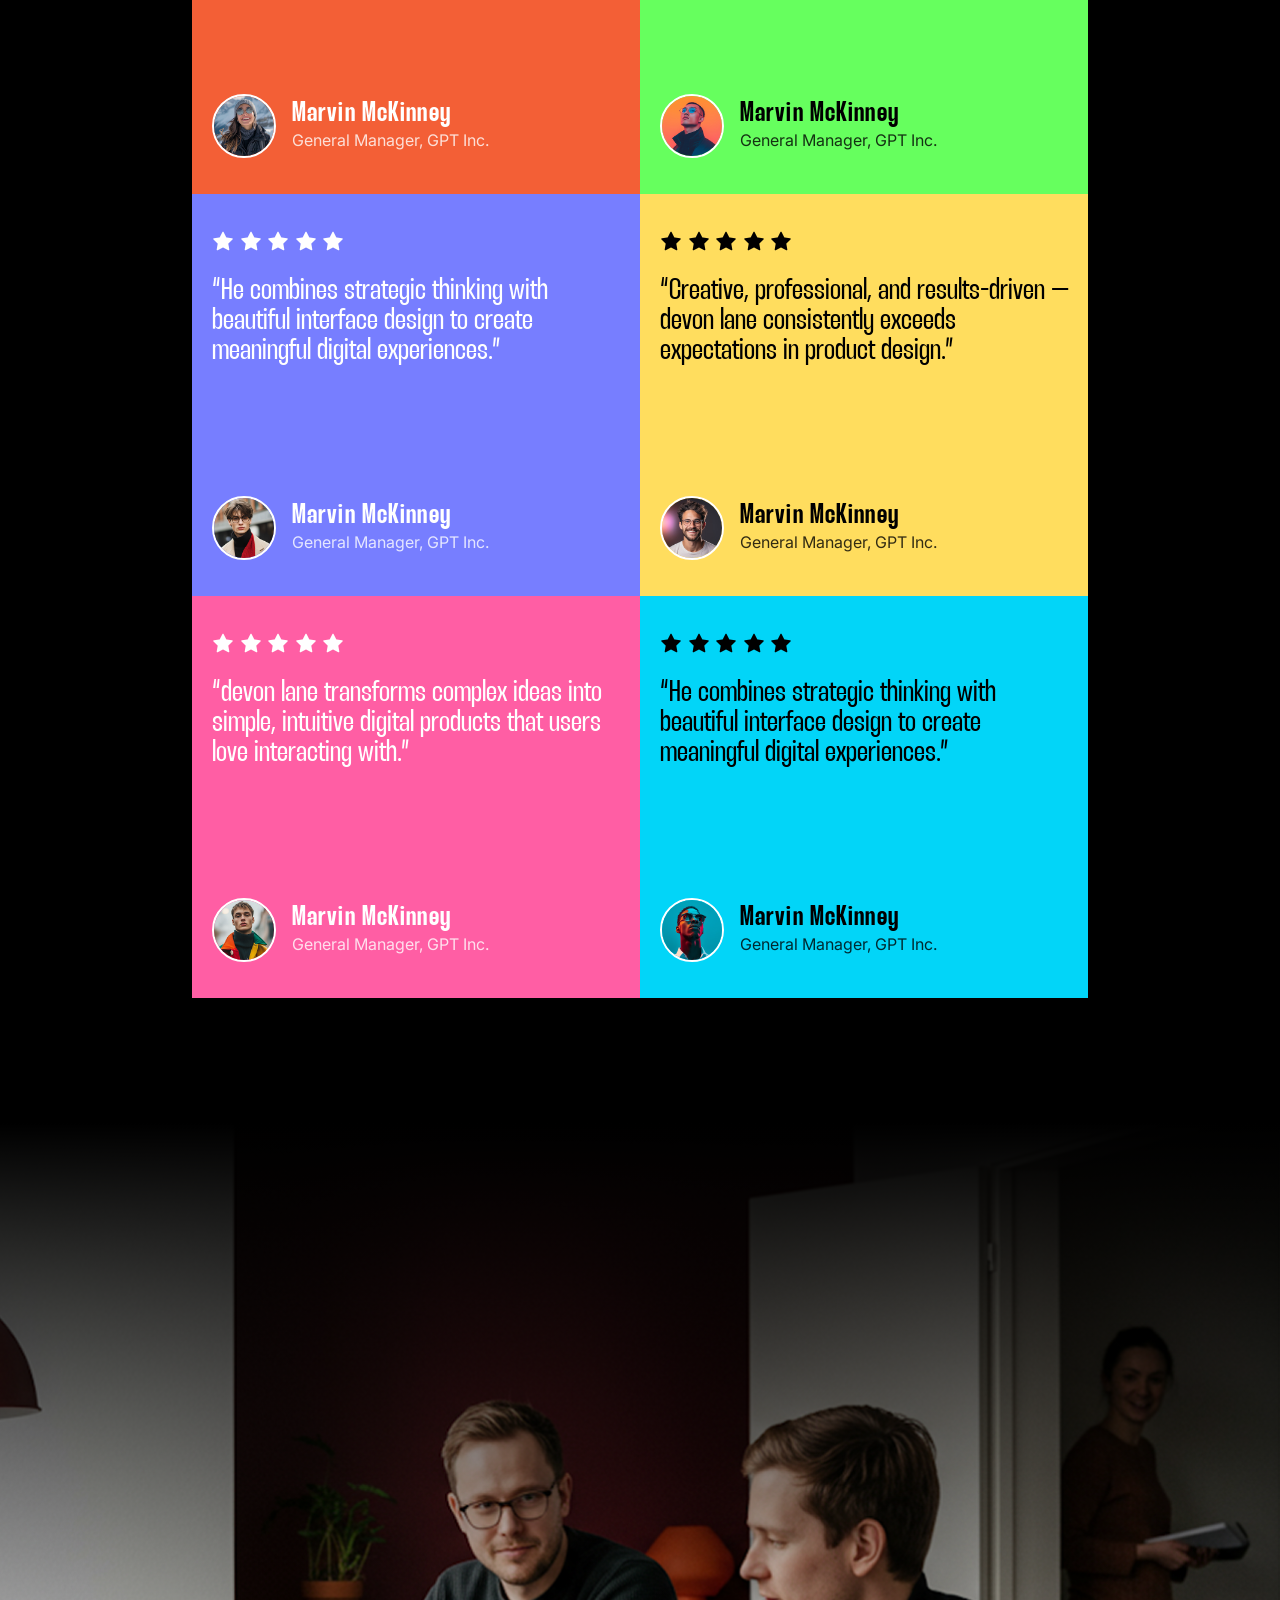
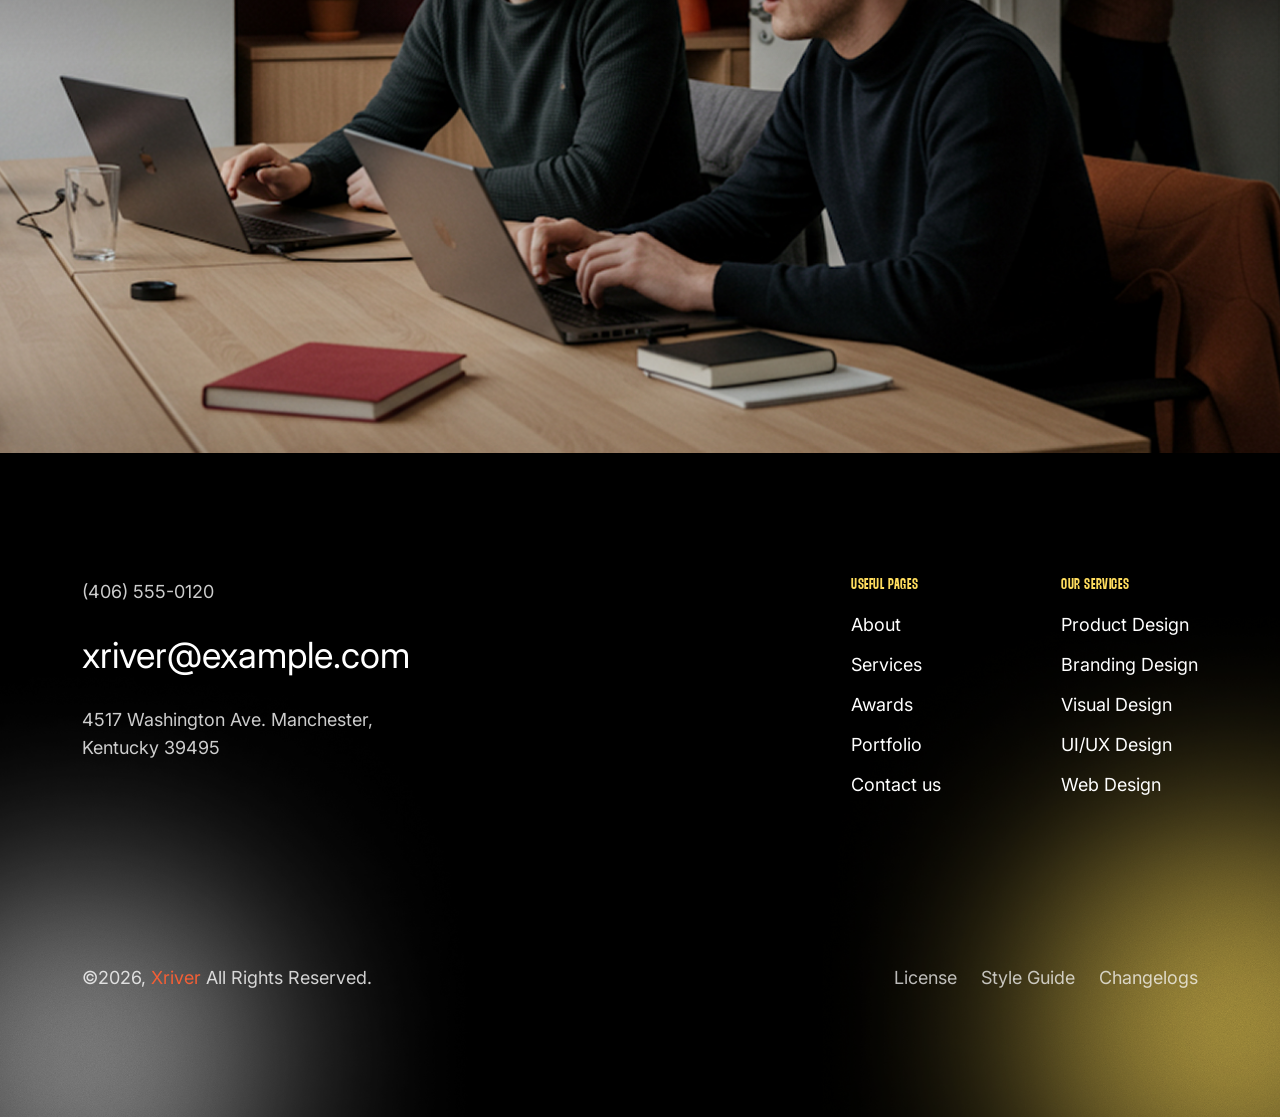
==== commit f4bb9696: "h2-btn-fixing" ====
--- a/index-2.html
+++ b/index-2.html
@@ -830,7 +830,7 @@
                 <div class="container xr-container-1">
                     <h3 class="xr-h-2 xr-services-2-sec-title wow fadeInUp2" data-wow-offset="200" data-wow-duration="2s">SERVICES</h3>
 
-                    <div class="xr-services-2-item">
+                    <div class="xr-services-2-item mb-50">
 
                         <!-- single-card -->
                         <div class="xr-services-2-item-single">
@@ -903,6 +903,20 @@
                                 <i class="fa-solid fa-arrow-right"></i>
                             </a>
                         </div>
+                    </div>
+
+                    <div class="xr-services-2-btn-wrap wow fadeInUp2" data-wow-offset="100">
+                        <a href="#" aria-label="name" class="xr-pr-btn-2">
+                            <span class="text">Browse My Services</span>
+                            <div class="icon">
+                                <i class="flaticon-right-up-1 flaticon"></i>
+                            </div>
+                            <span class="bg-shape-1"></span>
+                            <span class="bg-shape-2"></span>
+                        </a>
+                        <a href="#" aria-label="name" class="xr-services-2-hire-btn xr-pr-btn-2">
+                            <span class="text">Hire Me</span>
+                        </a>
                     </div>
                 </div>
             </section>
--- a/assets/css/main.css
+++ b/assets/css/main.css
@@ -68,19 +68,19 @@
 */
 @import url("https://fonts.googleapis.com/css2?family=Inter:ital,opsz,wght@0,14..32,100..900;1,14..32,100..900&display=swap");
 @import url("https://fonts.googleapis.com/css2?family=Space+Grotesk:wght@300..700&display=swap");
+@import url("https://fonts.googleapis.com/css2?family=Big+Shoulders:opsz,wght@10..72,100..900&display=swap");
 :root {
   scroll-behavior: inherit;
   --xr-font-1: "Inter", sans-serif;
   --xr-font-2: "Space Grotesk", sans-serif;
   --xr-font-3: "Thunder";
+  --xr-font-4: "Big Shoulders", sans-serif;
   --xr-clr-pr-1: #FD3F00;
   --xr-clr-pr-2: #FFDD5E;
+  --xr-clr-pr-3: #EF31BF;
   --xr-clr-sd-2: #777EFF;
   --xr-clr-sd-3: #F35F36;
-  --sk-clr-black-1: #050221;
-  --sk-clr-white-1: #EBEBEB;
-  --xr-clr-gray-1: #ECECEC;
-  --sk-clr-gd-1: linear-gradient(92.62deg, #EA9354 0.03%, #8D40D7 54.05%, #863AEB 99.97%);
+  --xr-clr-gd-3: linear-gradient(135deg, #EF31BF 0%, #2754E9 100%);
   --xr-cube-1: all .4s cubic-bezier(.18,.82,.41,1);
   --xr-cube-2: cubic-bezier(0.55, 0.085, 0, 0.99);
 }
@@ -1323,6 +1323,15 @@
 }
 .xr-offcanvas-btn-2 i {
   margin-right: -10px;
+}
+
+.xr-offcanvas-btn-3 {
+  background: var(--xr-clr-gd-3);
+  width: 68px;
+  height: 44px;
+  border-radius: 100px;
+  color: #fff;
+  font-size: 20px;
 }
 
 .xr-pr-btn-1 {
@@ -1481,6 +1490,35 @@
 }
 .xr-sd-btn-2:hover::before {
   opacity: 1;
+}
+
+.xr-pr-btn-3 {
+  font-family: var(--xr-font-4);
+  background: var(--xr-clr-gd-3);
+  line-height: 1;
+  display: inline-flex;
+  gap: 12px;
+  padding: 8px;
+  padding-left: 26px;
+  border-radius: 100px;
+  align-items: center;
+  color: #fff;
+  font-size: 16px;
+  font-weight: 800;
+}
+.xr-pr-btn-3 .icon {
+  width: 40px;
+  height: 40px;
+  display: flex;
+  align-items: center;
+  justify-content: center;
+  background: linear-gradient(214.38deg, #FFFFFF 13.42%, #F2D2FF 66.14%, #434FE3 107.53%);
+  border-radius: 50%;
+}
+.xr-pr-btn-3 .icon i {
+  background: var(--xr-clr-gd-3);
+  background-clip: text;
+  -webkit-text-fill-color: transparent;
 }
 
 /* 
@@ -3083,6 +3121,161 @@
     header-2-end
 */
 /* 
+    header-3-start
+*/
+.xr-header-3-area {
+  position: absolute;
+  top: 40px;
+  left: 0;
+  width: 100%;
+  z-index: 3;
+}
+.xr-header-3-wrap {
+  display: flex;
+  align-items: center;
+  gap: 20px;
+}
+.xr-header-3-action-link {
+  display: flex;
+  align-items: center;
+  margin-left: auto;
+}
+.xr-header-3-action-link .xr-pr-btn-3 {
+  font-family: var(--xr-font-2);
+  font-size: 18px;
+  font-weight: 500;
+  letter-spacing: -4%;
+  padding: 13px 20px;
+}
+
+.xr-main-navigation:is(.xr-header-3-menu) .navbar-nav {
+  gap: 0;
+}
+.xr-main-navigation:is(.xr-header-3-menu) .navbar-nav li {
+  background: rgba(0, 0, 0, 0.32);
+  backdrop-filter: blur(10.5px);
+  border-radius: 100px;
+  padding: 0 20px;
+}
+.xr-main-navigation:is(.xr-header-3-menu) .navbar-nav li::after {
+  position: absolute;
+  content: "";
+  width: 100%;
+  height: 100%;
+  border-radius: 100px;
+  background: var(--xr-clr-gd-3);
+  inset: 0;
+  z-index: -1;
+  transition: var(--xr-cube-1);
+  opacity: 0;
+}
+.xr-main-navigation:is(.xr-header-3-menu) .navbar-nav li a {
+  font-family: var(--xr-font-2);
+  font-size: 18px;
+  font-weight: 500;
+  letter-spacing: -4%;
+  padding: 8.5px 0;
+}
+.xr-main-navigation:is(.xr-header-3-menu) .navbar-nav li:is(.dropdown) > a {
+  padding-right: 14px;
+}
+.xr-main-navigation:is(.xr-header-3-menu) .navbar-nav li:is(.dropdown) > a::before {
+  font-size: 10px;
+}
+.xr-main-navigation:is(.xr-header-3-menu) .navbar-nav li:hover::after {
+  opacity: 1;
+}
+.xr-main-navigation:is(.xr-header-3-menu) .navbar-nav li:hover > a {
+  color: #fff;
+}
+.xr-main-navigation:is(.xr-header-3-menu) .navbar-nav li:hover .dropdown-menu li {
+  animation: fadeInUp 0.2s ease-in backwards;
+}
+.xr-main-navigation:is(.xr-header-3-menu) .navbar-nav li:hover .dropdown-menu li:nth-child(1) {
+  animation-delay: 70ms;
+}
+.xr-main-navigation:is(.xr-header-3-menu) .navbar-nav li:hover .dropdown-menu li:nth-child(2) {
+  animation-delay: 140ms;
+}
+.xr-main-navigation:is(.xr-header-3-menu) .navbar-nav li:hover .dropdown-menu li:nth-child(3) {
+  animation-delay: 210ms;
+}
+.xr-main-navigation:is(.xr-header-3-menu) .navbar-nav li:hover .dropdown-menu li:nth-child(4) {
+  animation-delay: 280ms;
+}
+.xr-main-navigation:is(.xr-header-3-menu) .navbar-nav li:hover .dropdown-menu li:nth-child(5) {
+  animation-delay: 350ms;
+}
+.xr-main-navigation:is(.xr-header-3-menu) .navbar-nav li:hover .dropdown-menu li:nth-child(6) {
+  animation-delay: 420ms;
+}
+.xr-main-navigation:is(.xr-header-3-menu) .navbar-nav li:hover .dropdown-menu li:nth-child(7) {
+  animation-delay: 490ms;
+}
+.xr-main-navigation:is(.xr-header-3-menu) .navbar-nav li:hover .dropdown-menu li:nth-child(8) {
+  animation-delay: 560ms;
+}
+.xr-main-navigation:is(.xr-header-3-menu) .navbar-nav li:hover .dropdown-menu li:nth-child(9) {
+  animation-delay: 630ms;
+}
+.xr-main-navigation:is(.xr-header-3-menu) .navbar-nav li:hover .dropdown-menu li:nth-child(10) {
+  animation-delay: 700ms;
+}
+.xr-main-navigation:is(.xr-header-3-menu) .navbar-nav li:hover .dropdown-menu li:nth-child(11) {
+  animation-delay: 770ms;
+}
+.xr-main-navigation:is(.xr-header-3-menu) .navbar-nav li:hover .dropdown-menu li:nth-child(12) {
+  animation-delay: 840ms;
+}
+.xr-main-navigation:is(.xr-header-3-menu) .navbar-nav li:hover .dropdown-menu li:nth-child(13) {
+  animation-delay: 910ms;
+}
+.xr-main-navigation:is(.xr-header-3-menu) .navbar-nav li:hover .dropdown-menu li:nth-child(14) {
+  animation-delay: 980ms;
+}
+.xr-main-navigation:is(.xr-header-3-menu) .navbar-nav li:hover .dropdown-menu li:nth-child(15) {
+  animation-delay: 1050ms;
+}
+.xr-main-navigation:is(.xr-header-3-menu) .navbar-nav li:hover .dropdown-menu li:nth-child(16) {
+  animation-delay: 1120ms;
+}
+.xr-main-navigation:is(.xr-header-3-menu) .navbar-nav li:hover .dropdown-menu li:nth-child(17) {
+  animation-delay: 1190ms;
+}
+.xr-main-navigation:is(.xr-header-3-menu) .navbar-nav li:hover .dropdown-menu li:nth-child(18) {
+  animation-delay: 1260ms;
+}
+.xr-main-navigation:is(.xr-header-3-menu) .navbar-nav li:hover .dropdown-menu li:nth-child(19) {
+  animation-delay: 1330ms;
+}
+.xr-main-navigation:is(.xr-header-3-menu) .navbar-nav li:hover .dropdown-menu li:nth-child(20) {
+  animation-delay: 1400ms;
+}
+.xr-main-navigation:is(.xr-header-3-menu) .navbar-nav li .dropdown-menu {
+  border: none;
+  background: transparent;
+  padding-top: 10px;
+}
+.xr-main-navigation:is(.xr-header-3-menu) .navbar-nav li .dropdown-menu li {
+  padding: 0 30px;
+}
+.xr-main-navigation:is(.xr-header-3-menu) .navbar-nav li .dropdown-menu li::after {
+  display: block;
+}
+.xr-main-navigation:is(.xr-header-3-menu) .navbar-nav li .dropdown-menu li a {
+  padding: 10px 0px;
+}
+.xr-main-navigation:is(.xr-header-3-menu) .navbar-nav li .dropdown-menu li:is(.dropdown) a::before {
+  right: 0;
+}
+.xr-main-navigation:is(.xr-header-3-menu) .navbar-nav li .dropdown-menu li:hover {
+  background-color: transparent;
+}
+
+/* 
+    header-3-end
+*/
+/* 
     sticky-header-css-start
 */
 .wa_sticky_header {
@@ -4000,6 +4193,16 @@
     hero-2-end
 */
 /* 
+    hero-3-start
+*/
+.xr-hero-3-bg-img img {
+  filter: blur(51px);
+}
+
+/* 
+    hero-3-end
+*/
+/* 
     about-1-start
 */
 .xr-about-1-bg-shape-1 {
@@ -5059,6 +5262,23 @@
 }
 .xr-services-2-item-single:hover .title:hover {
   color: var(--xr-clr-sd-3);
+}
+.xr-services-2-btn-wrap {
+  display: flex;
+  justify-content: center;
+  gap: 24px;
+  flex-wrap: wrap;
+  align-items: center;
+}
+.xr-services-2-hire-btn .text {
+  background: #212121;
+  border: 1px solid rgba(255, 255, 255, 0.32);
+  color: var(--xr-clr-sd-3);
+}
+.xr-services-2-hire-btn:hover .text {
+  background-color: var(--xr-clr-sd-3);
+  border-color: transparent;
+  color: var(--xr-clr-pr-3);
 }
 
 /* 
@@ -7996,7 +8216,7 @@
   right: 0;
   top: 0;
   z-index: -1;
-  width: 15%;
+  width: 14%;
   height: 100%;
 }
 
@@ -8645,8 +8865,19 @@
   font-weight: 600;
   margin-bottom: -4px;
 }
+.xr-faqs-2-right .xr-accordion-item .item-title .icon {
+  background: rgba(255, 255, 255, 0.16);
+  color: #fff;
+}
+.xr-faqs-2-right .xr-accordion-item .item-title .icon i {
+  margin-top: 1px;
+}
+.xr-faqs-2-right .xr-accordion-item .item-title:is(:not(.collapsed)) .icon {
+  background: var(--xr-clr-pr-2);
+  color: #000;
+}
 .xr-faqs-2-right .xr-accordion-item .item-disc {
-  padding-left: 25px;
+  padding-left: 28px;
 }
 @media (max-width: 767px) {
   .xr-faqs-2-right .xr-accordion-item .item-disc {
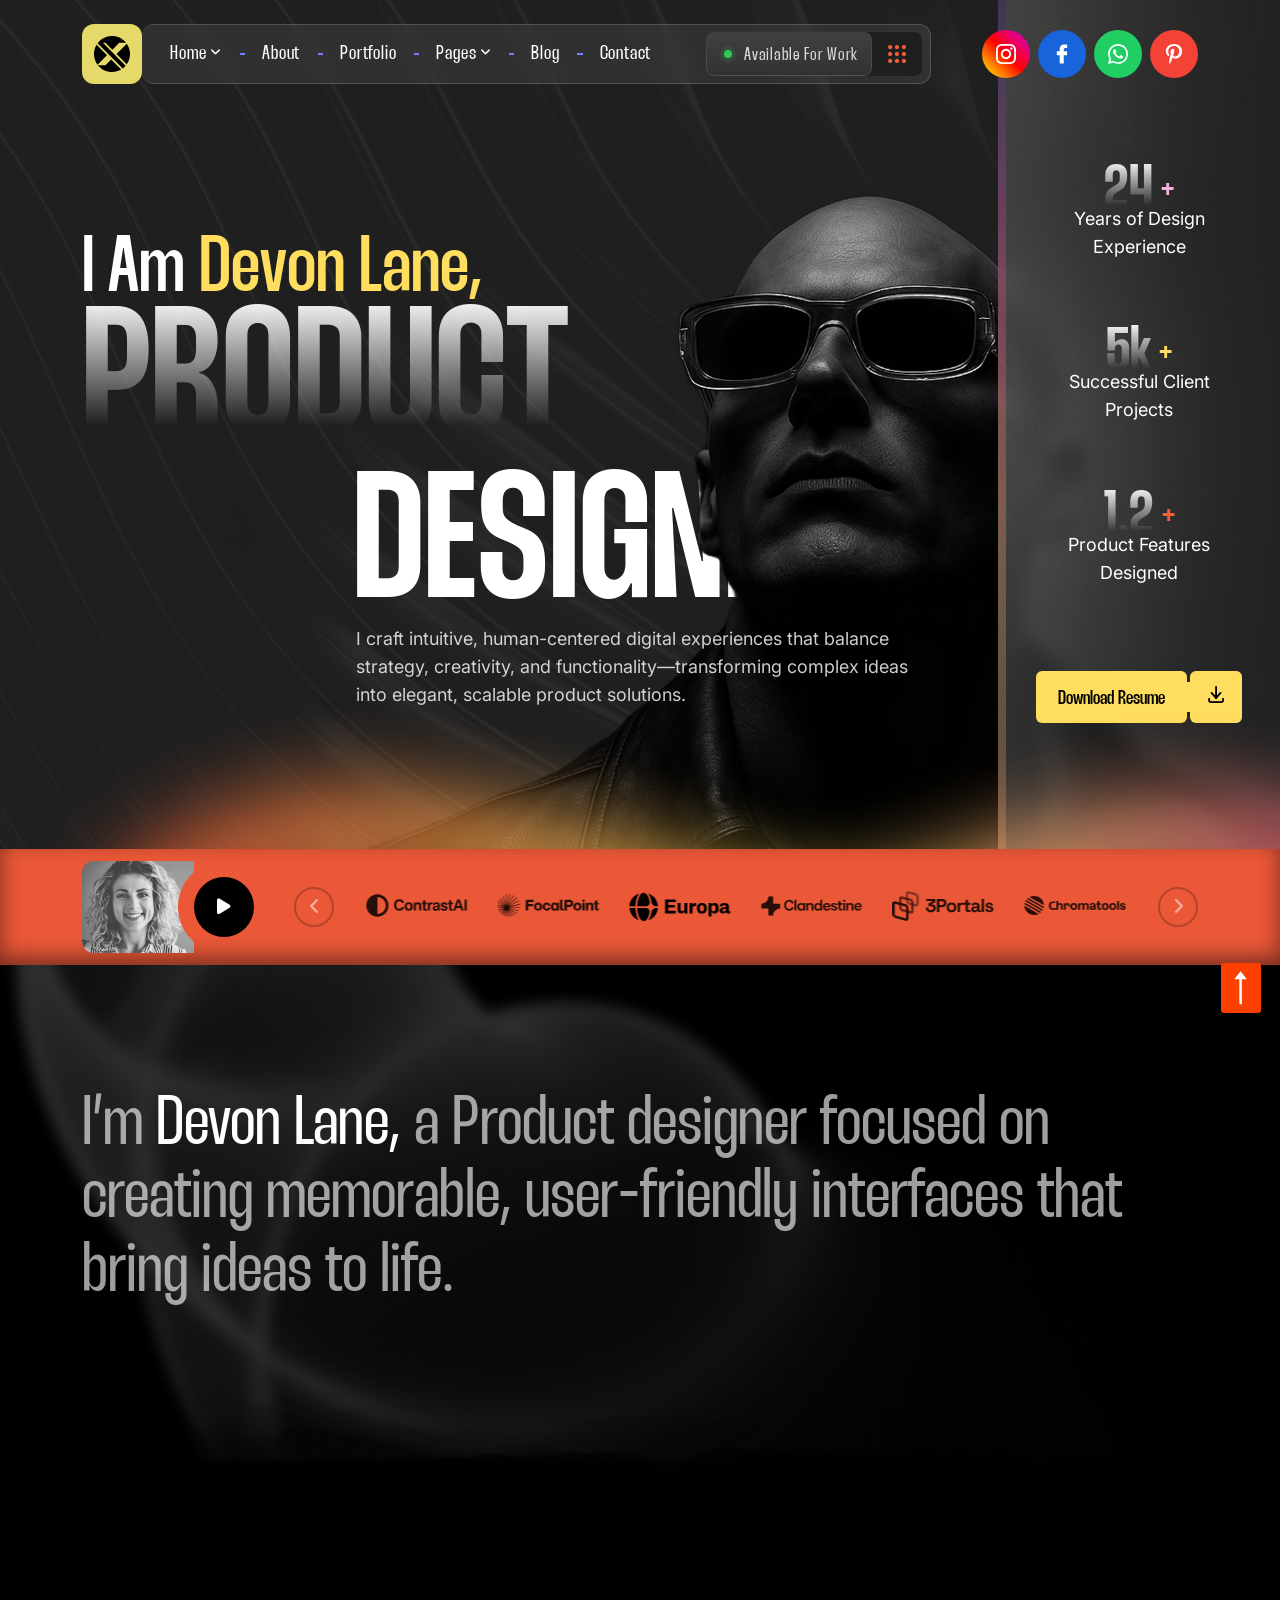
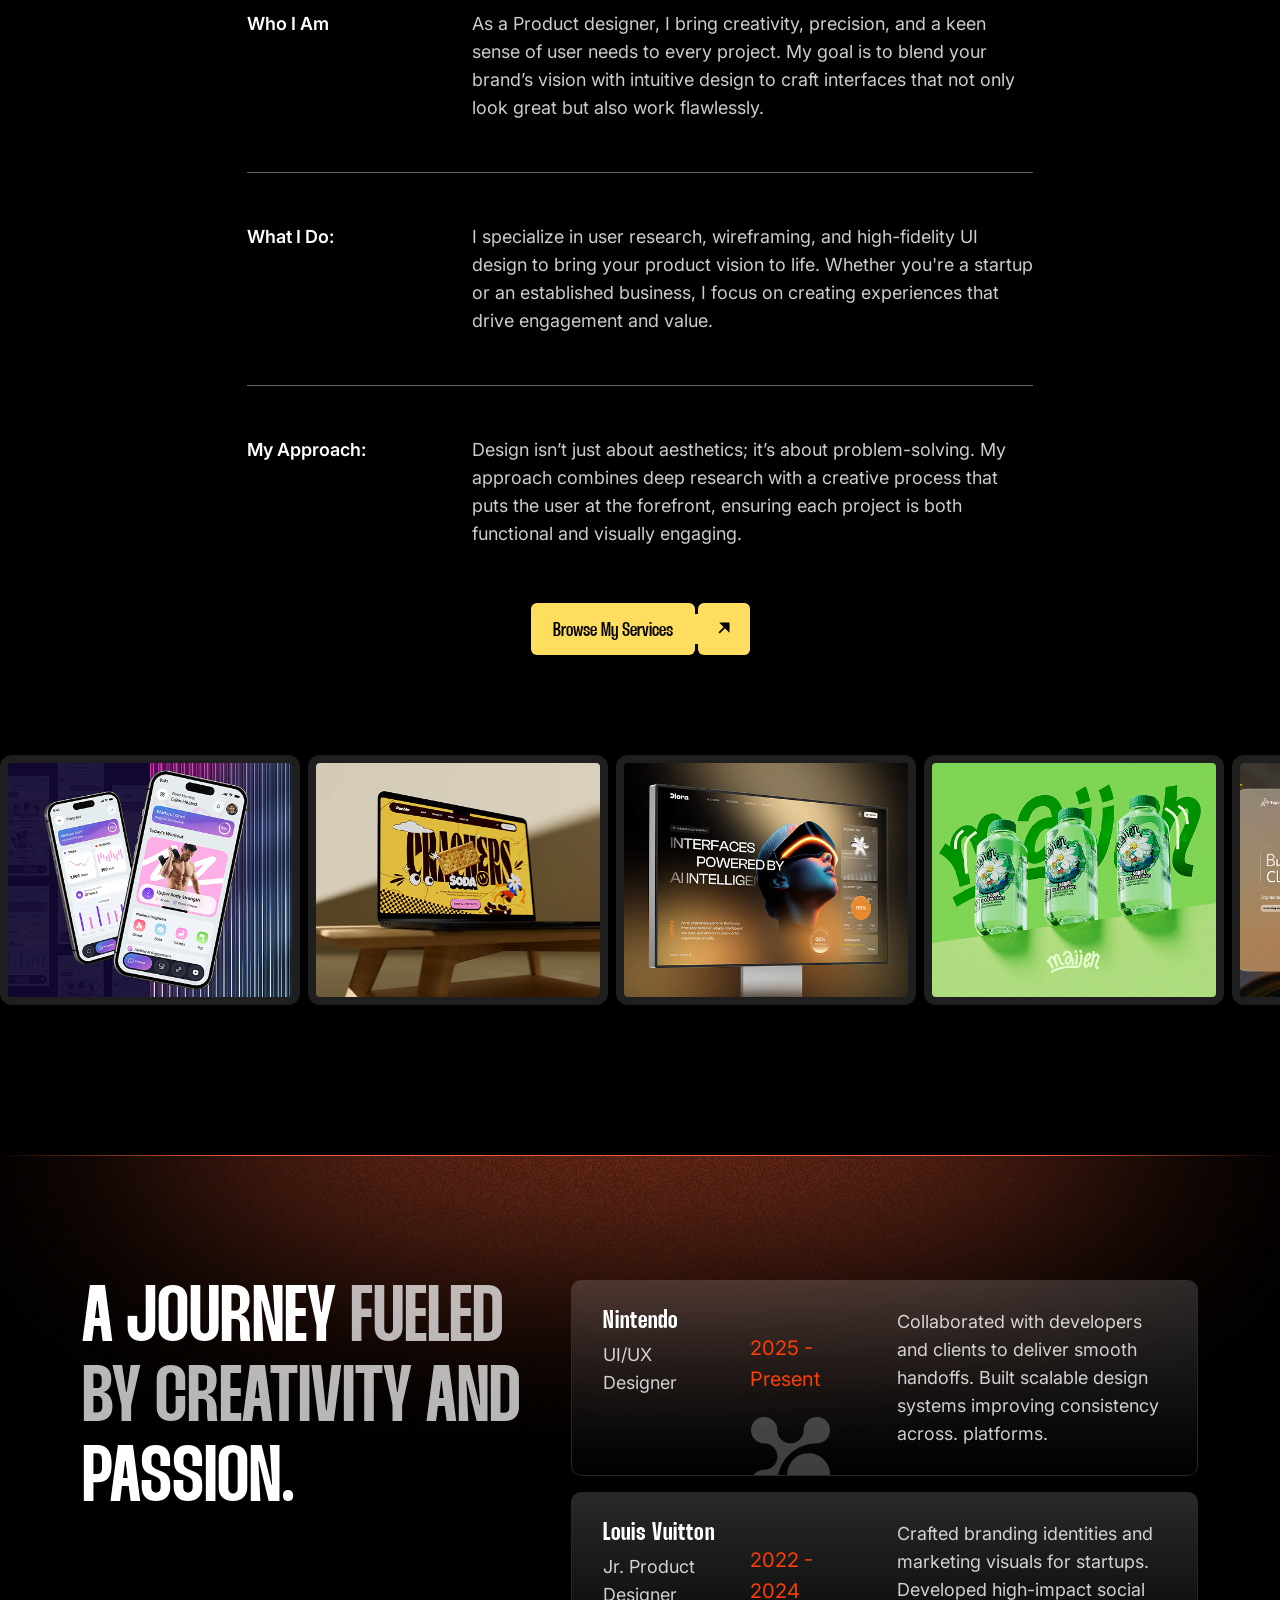
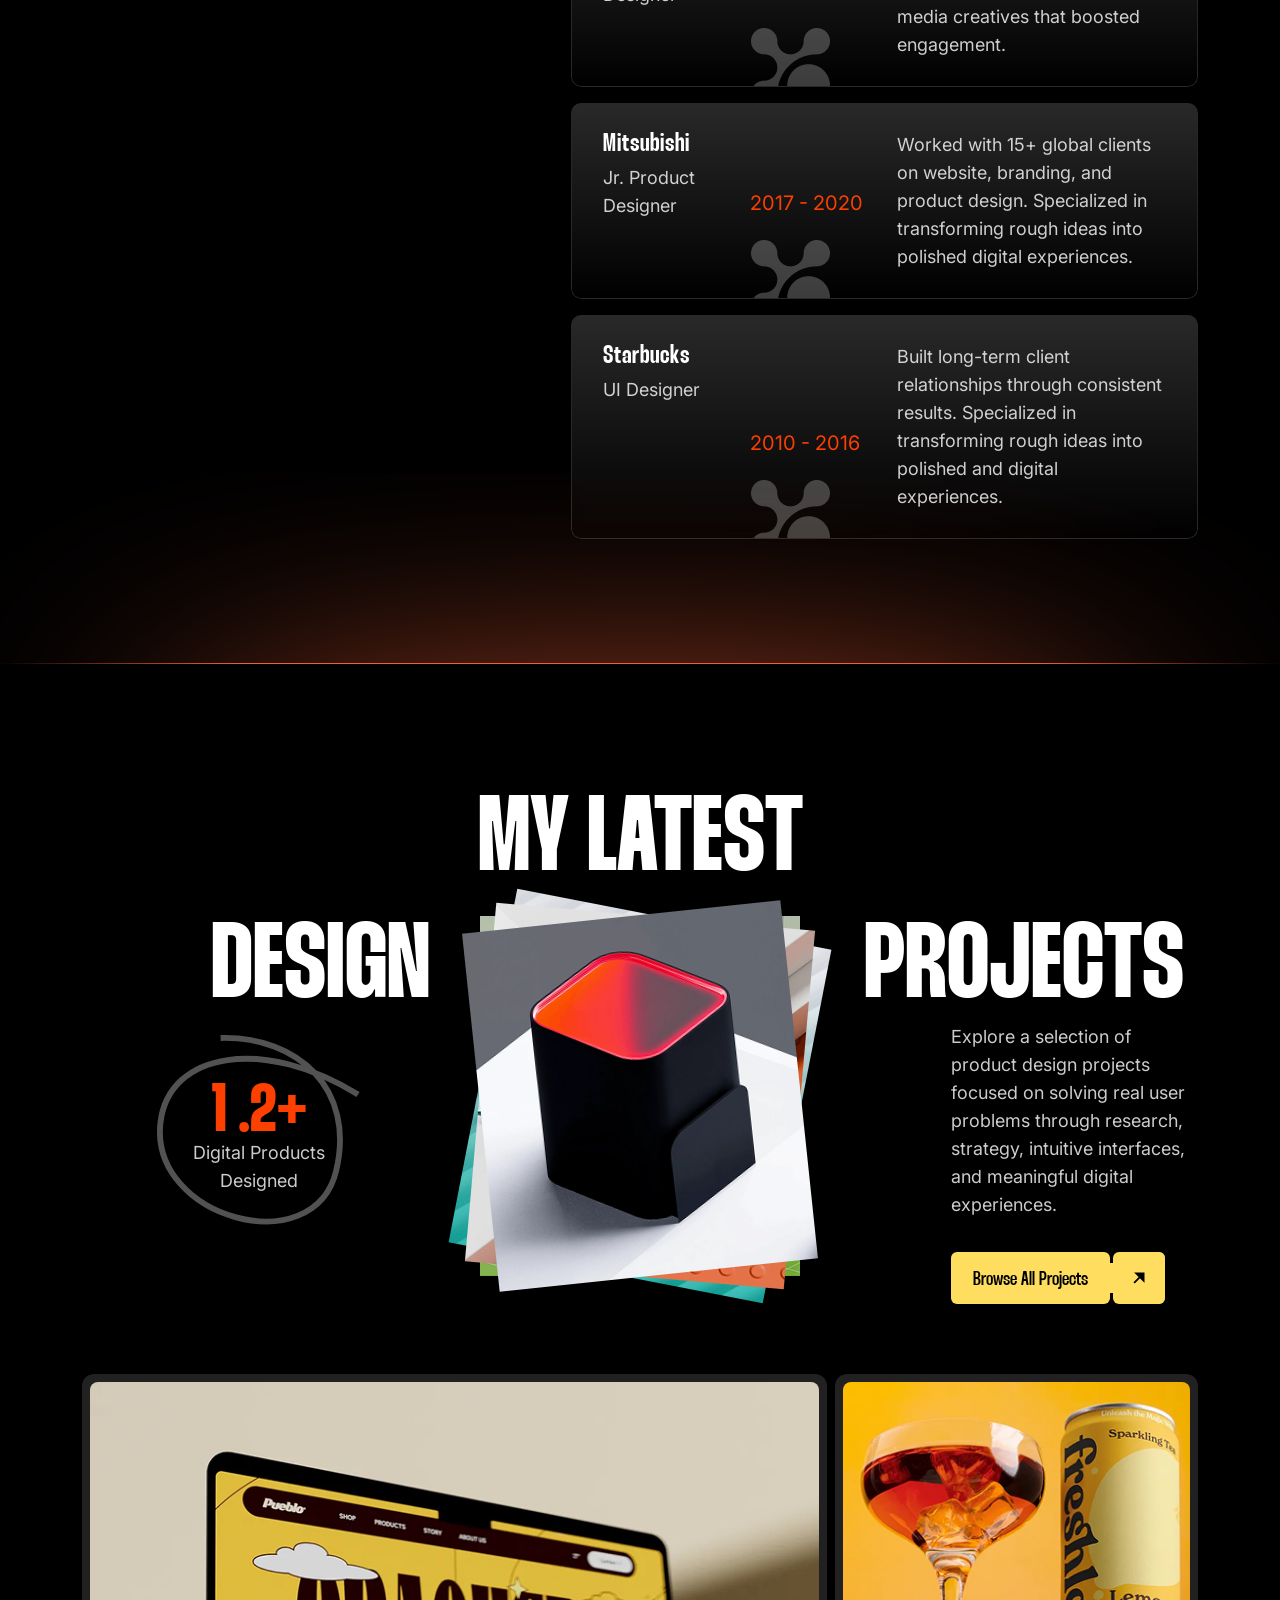
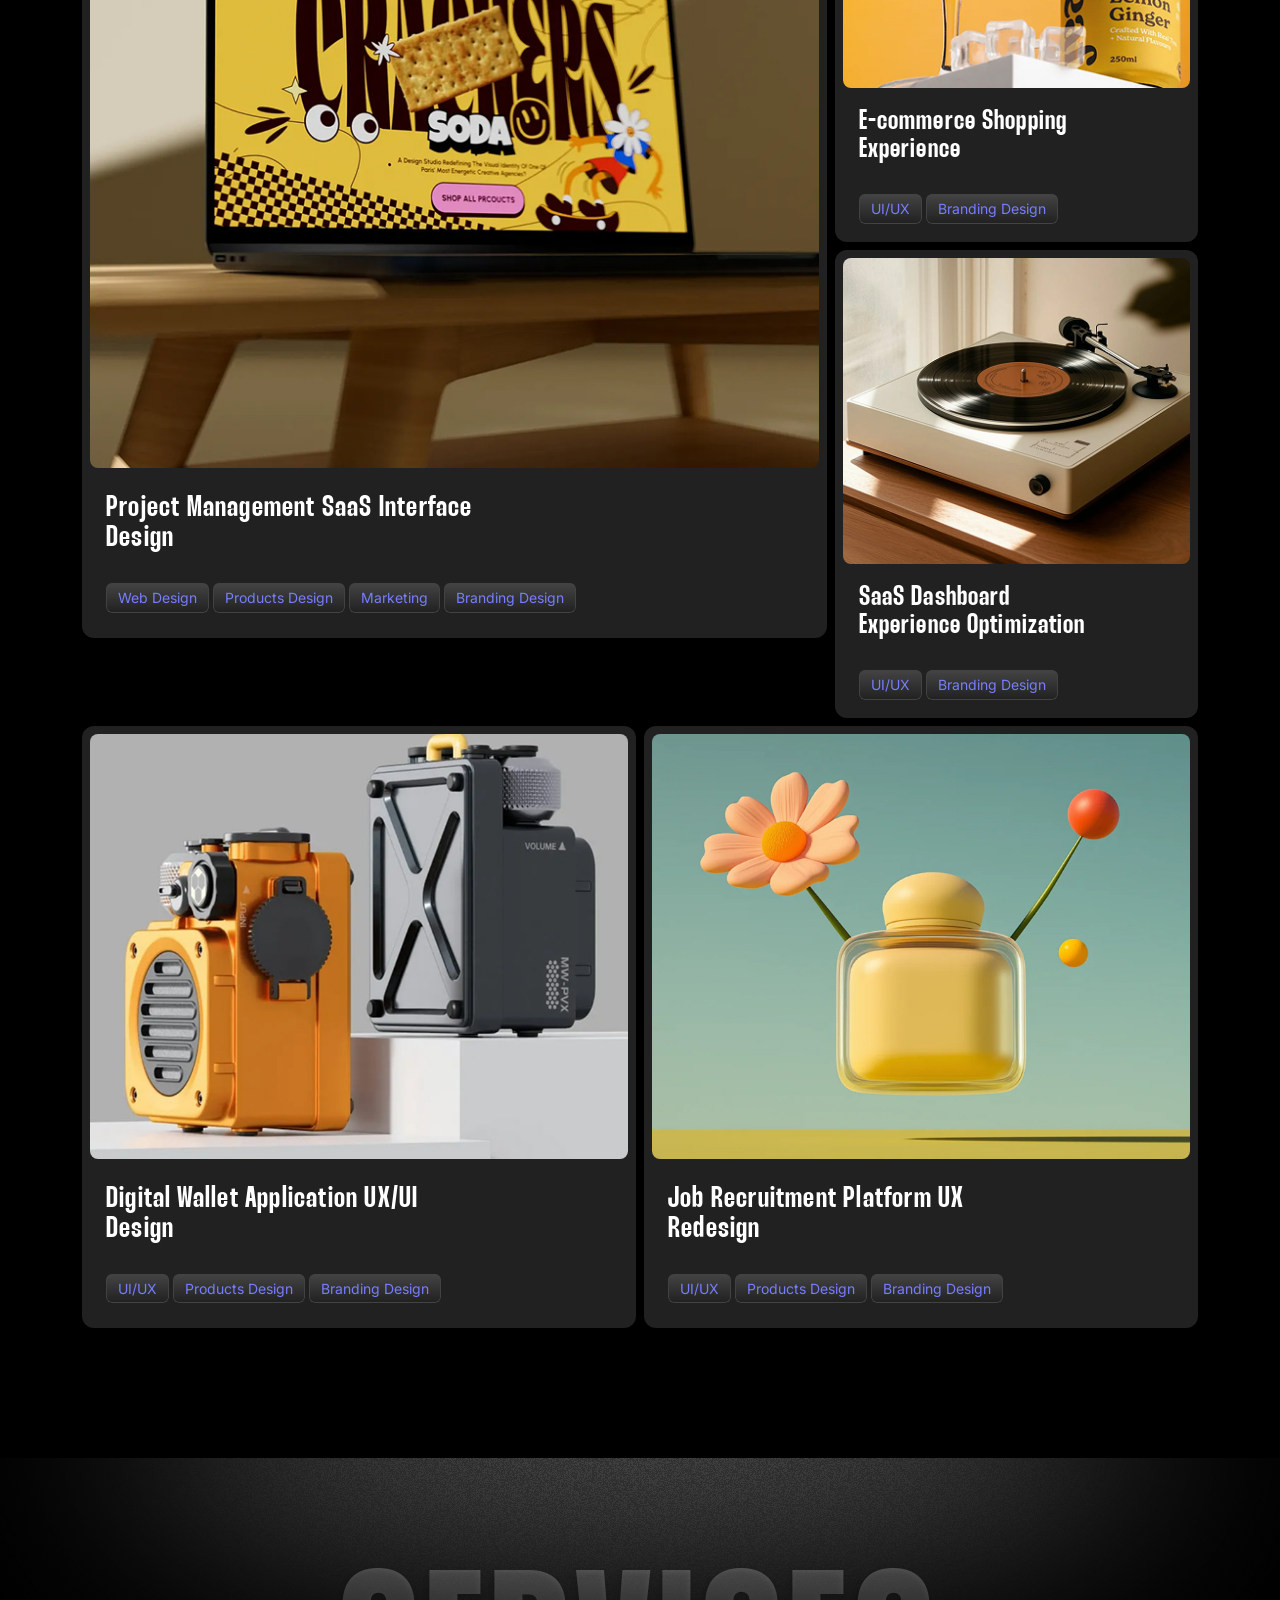
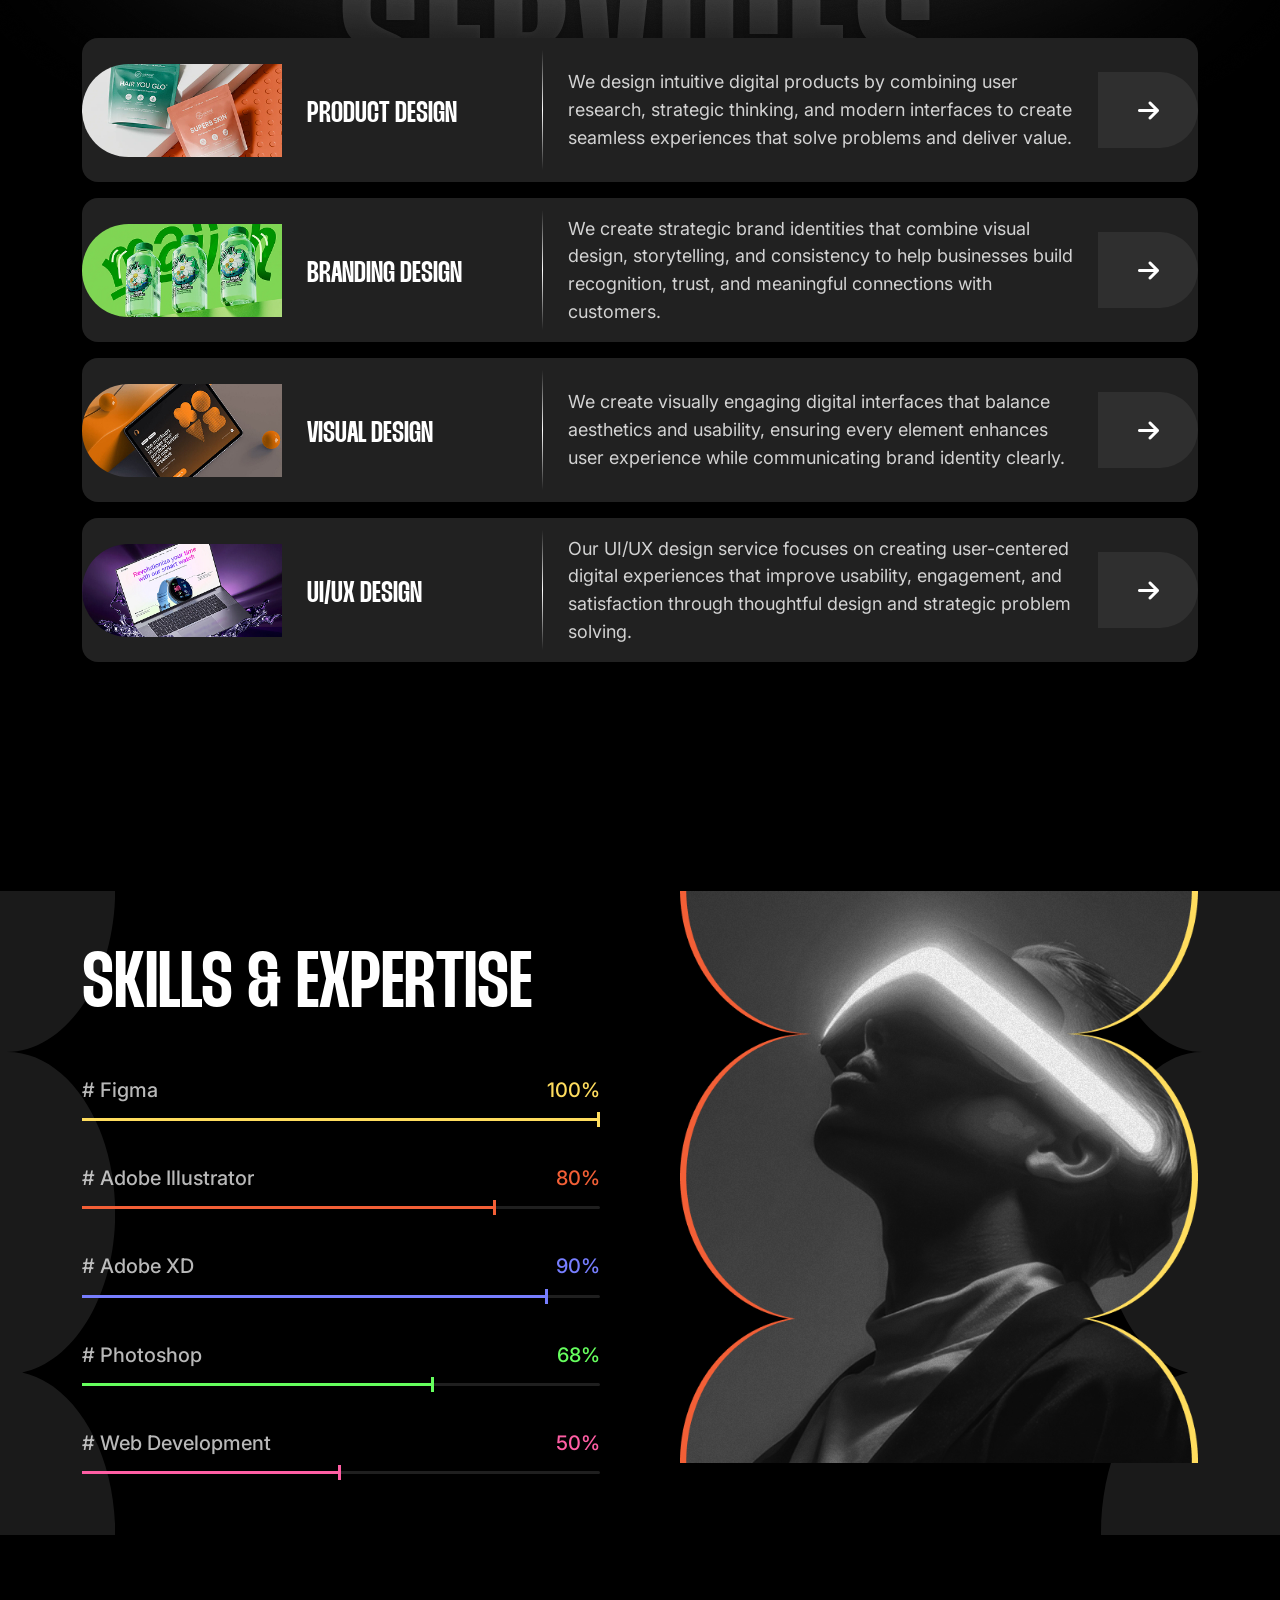
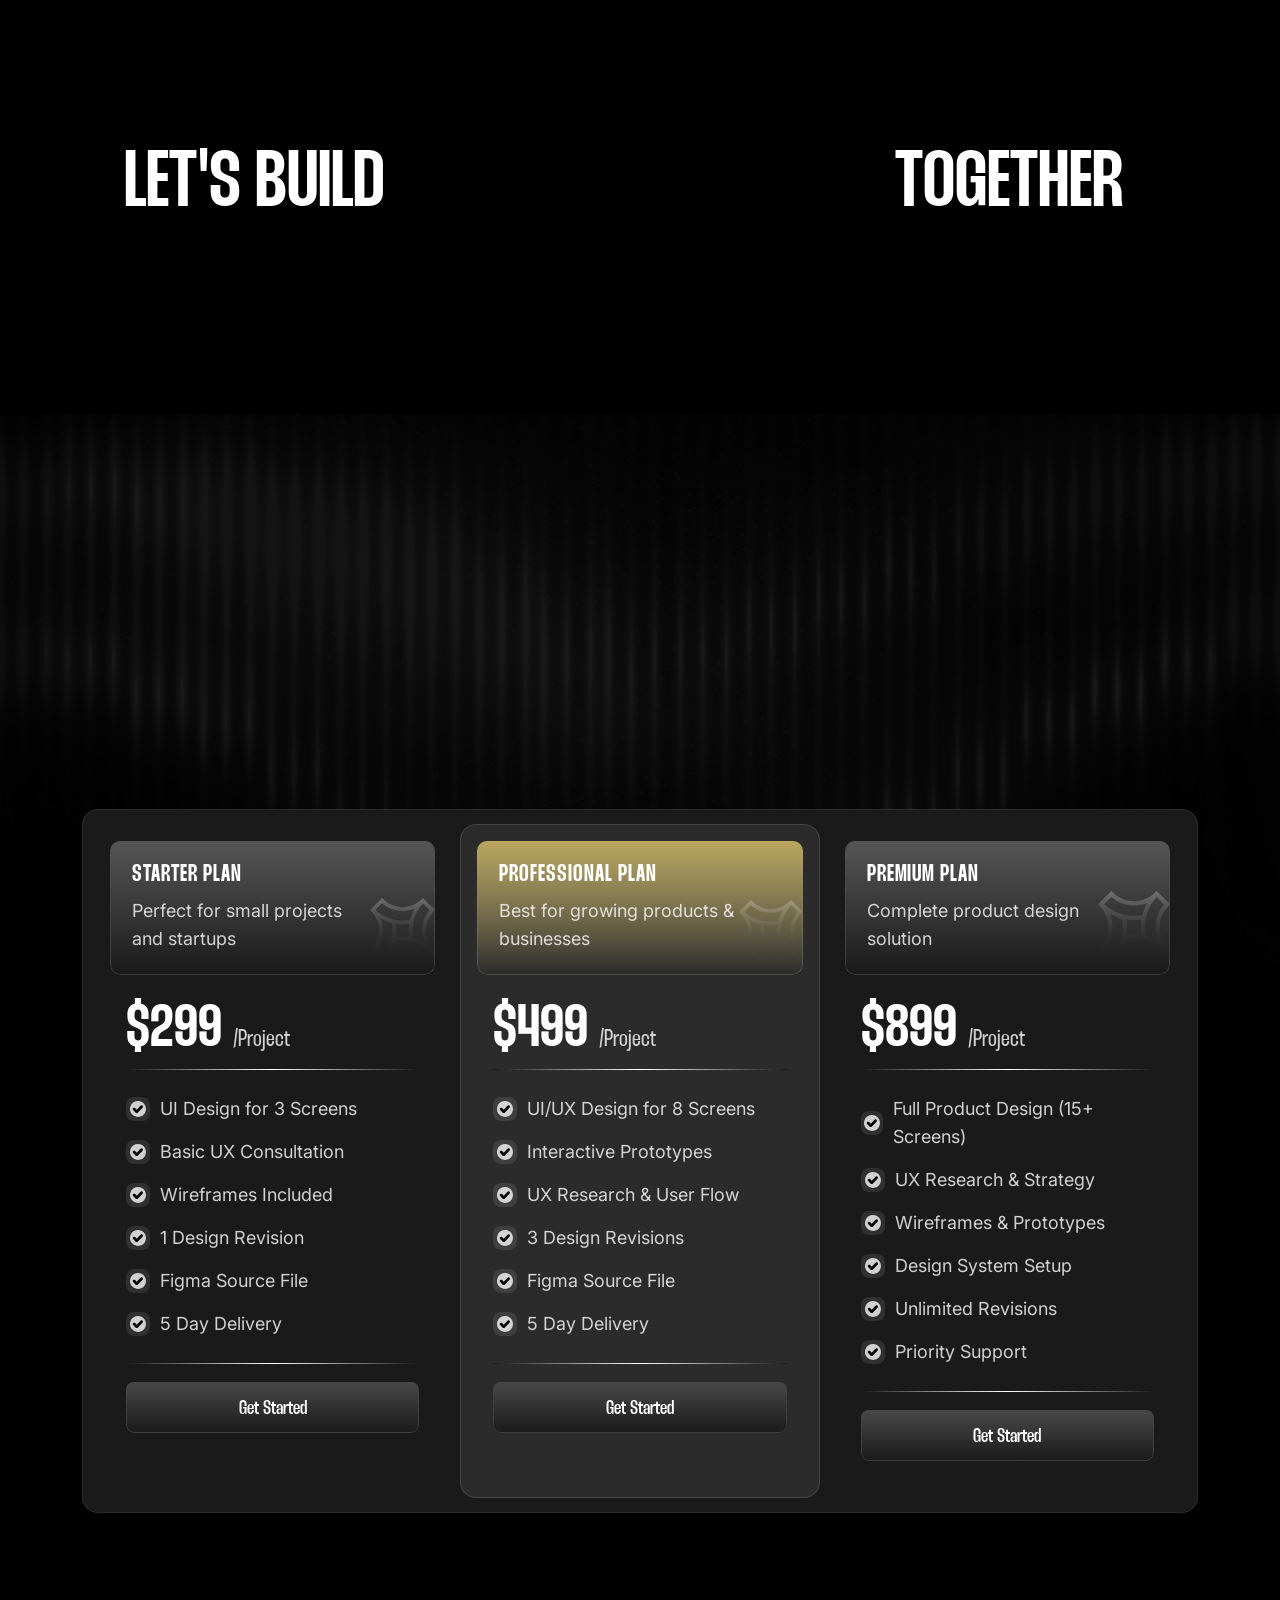
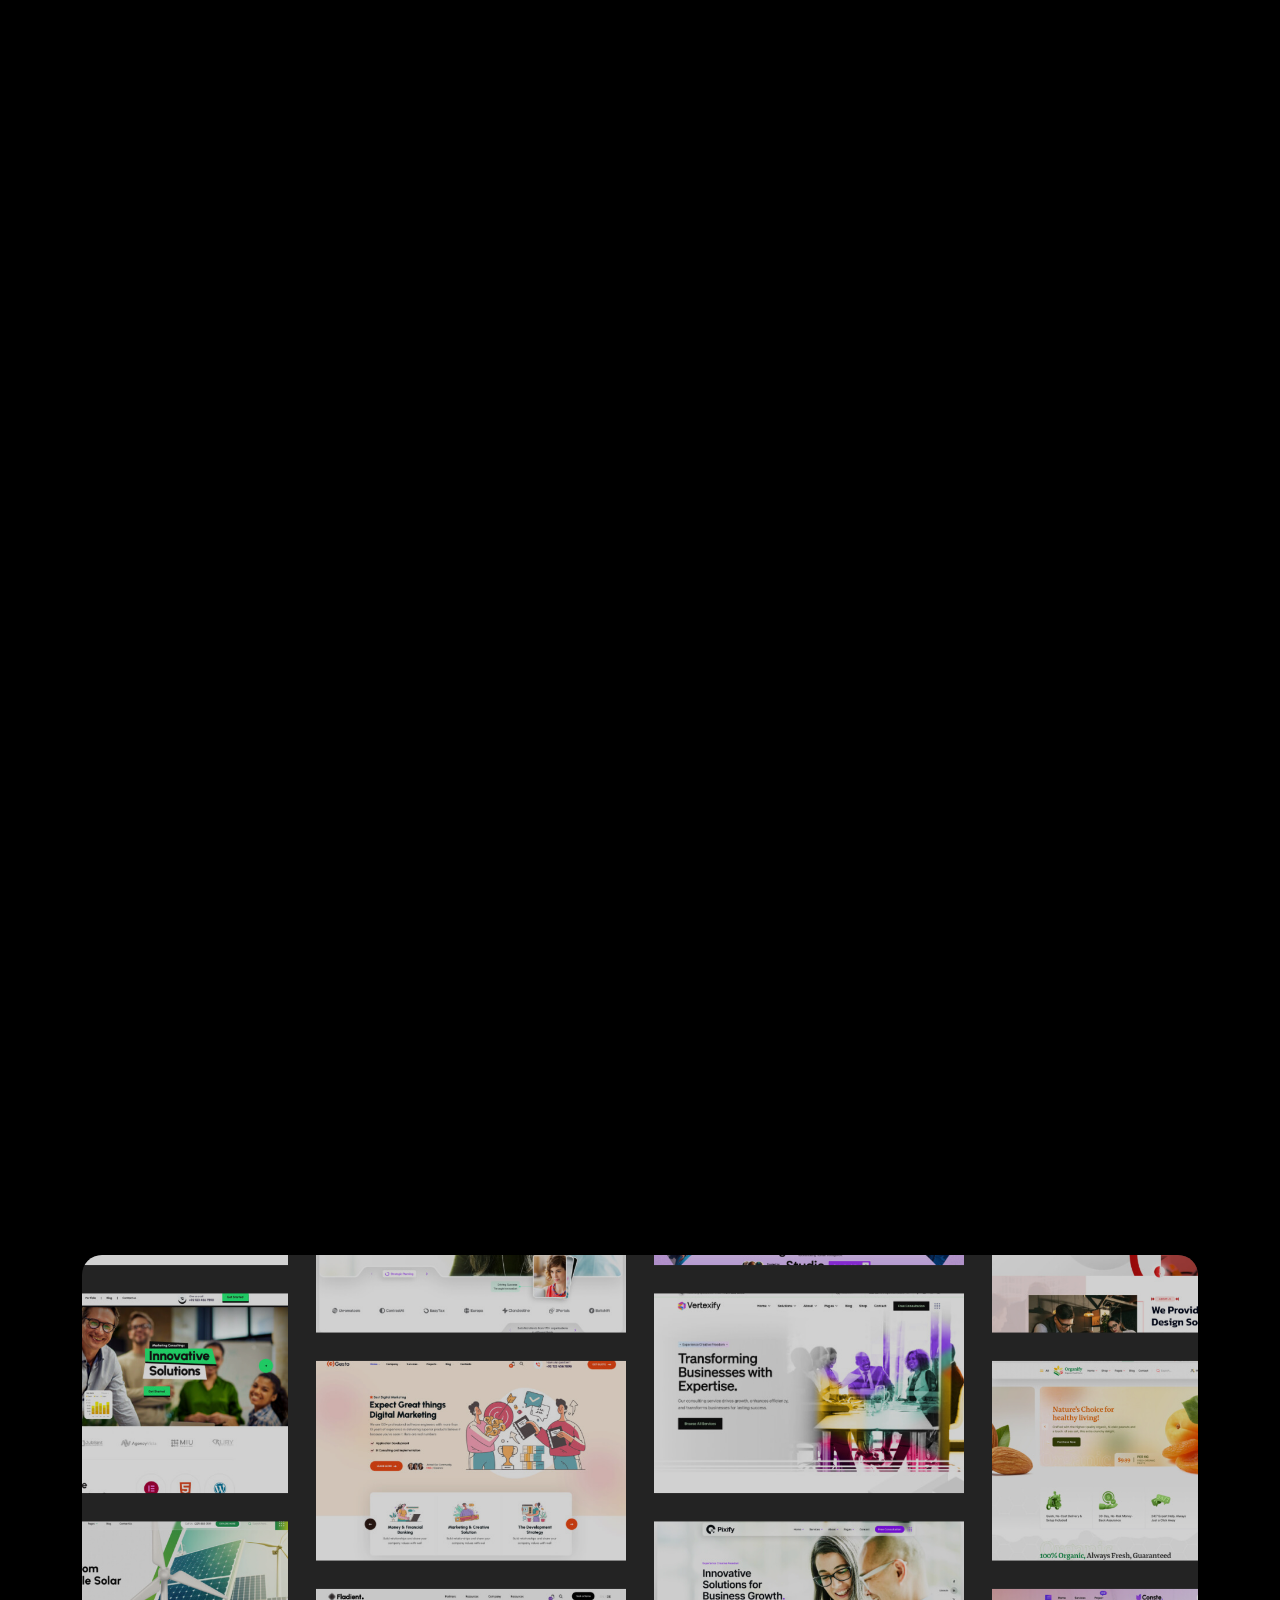
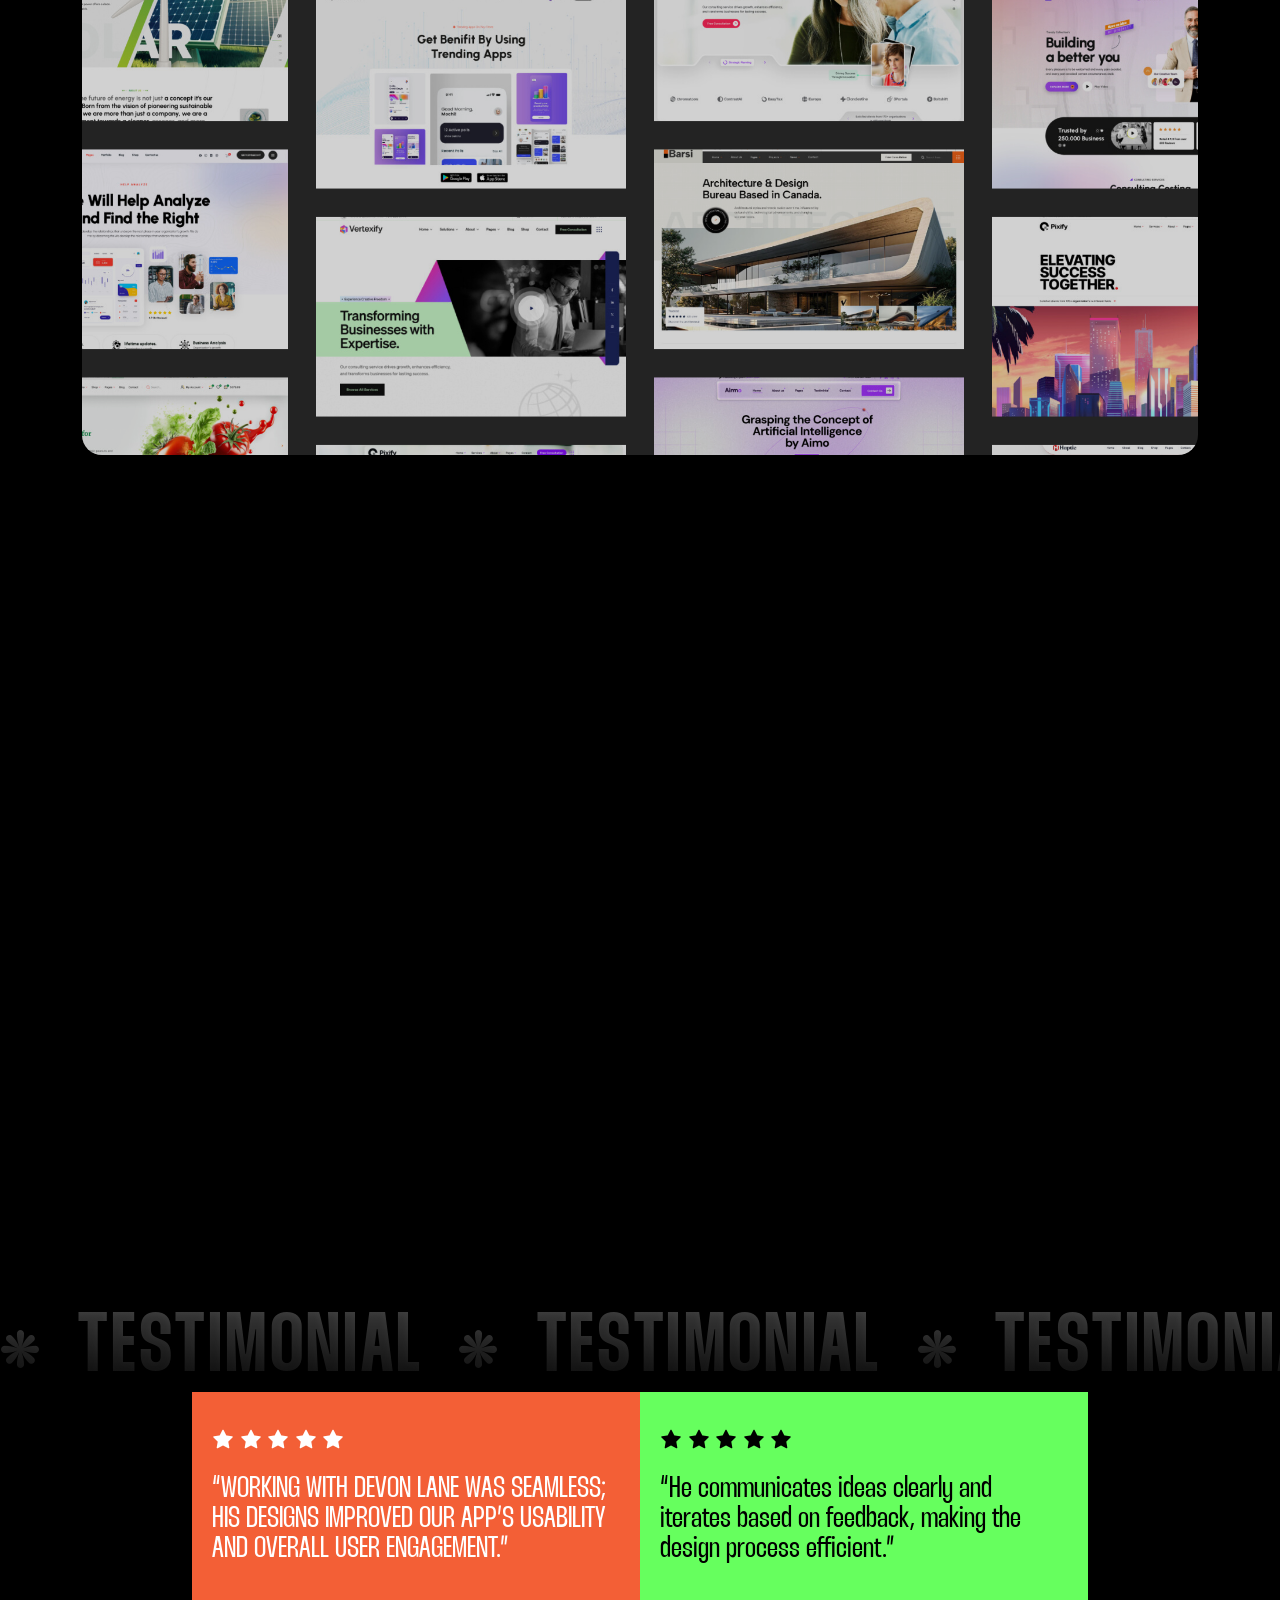
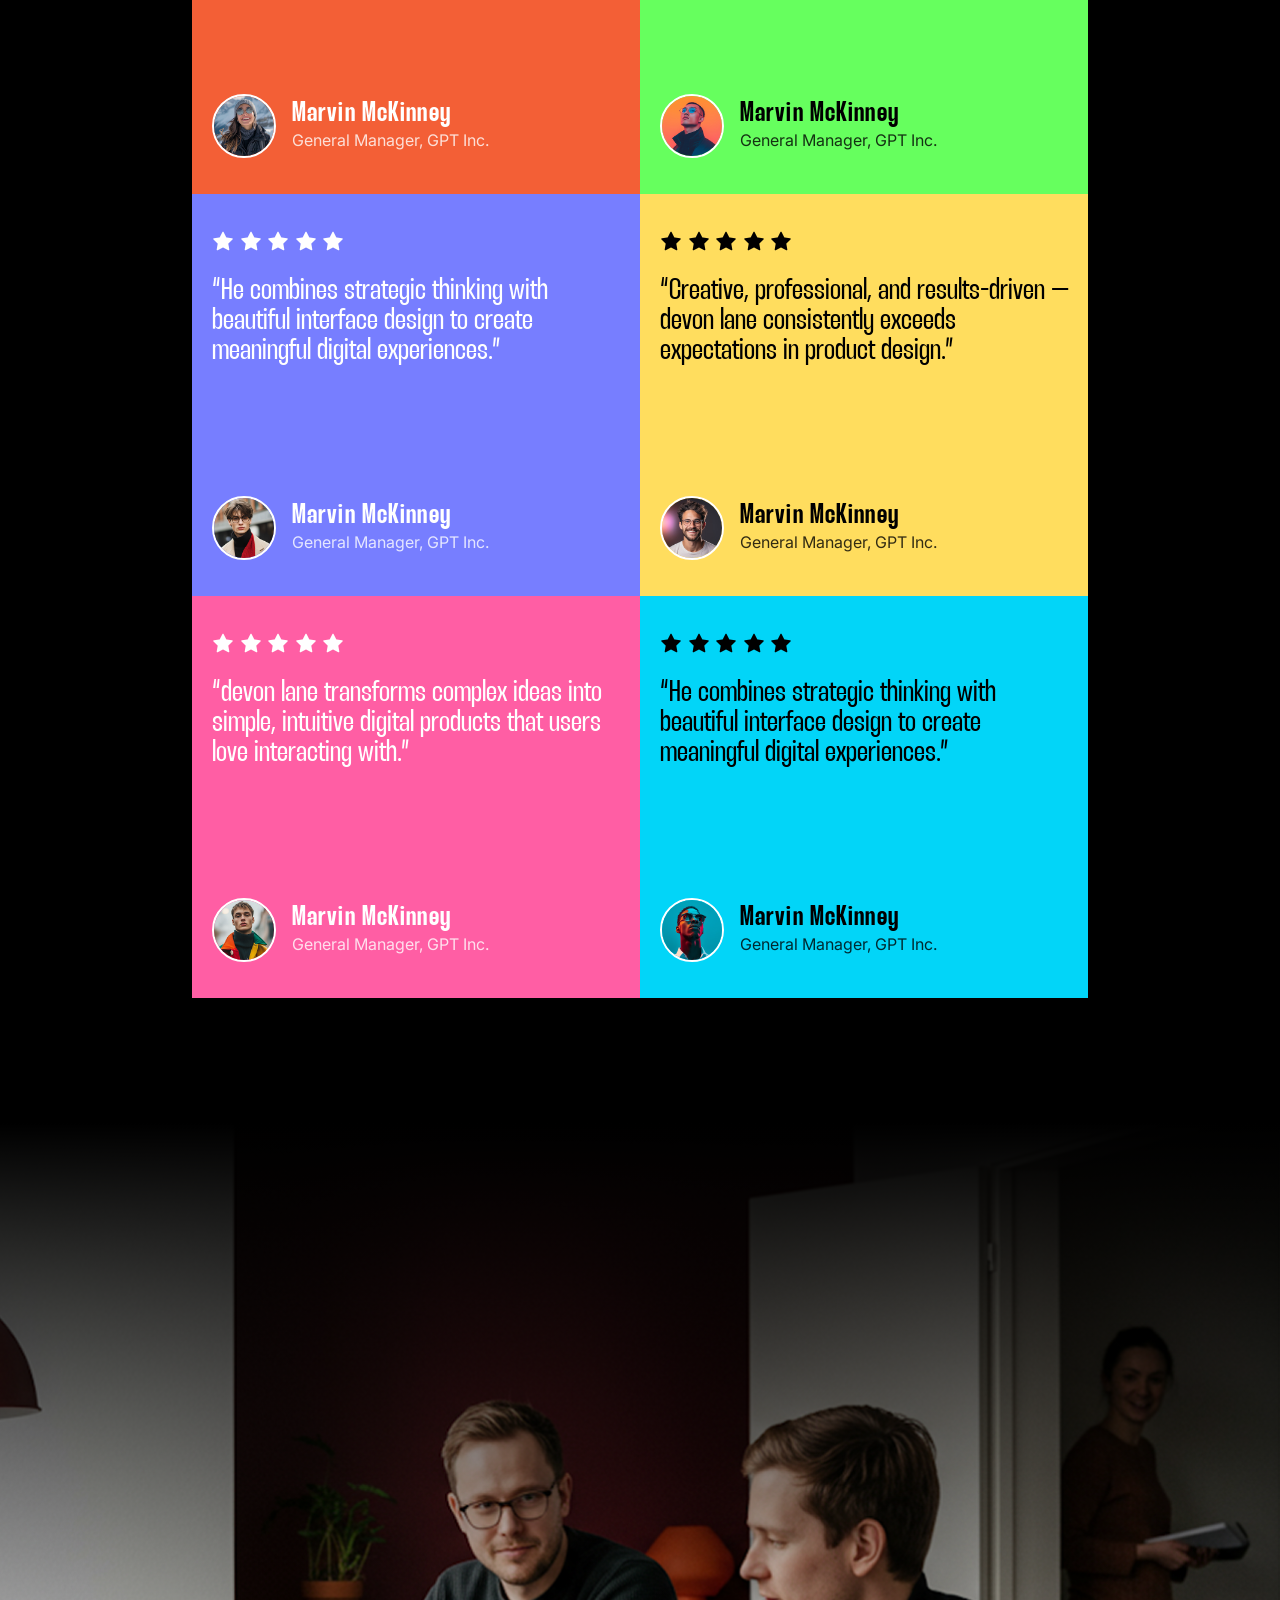
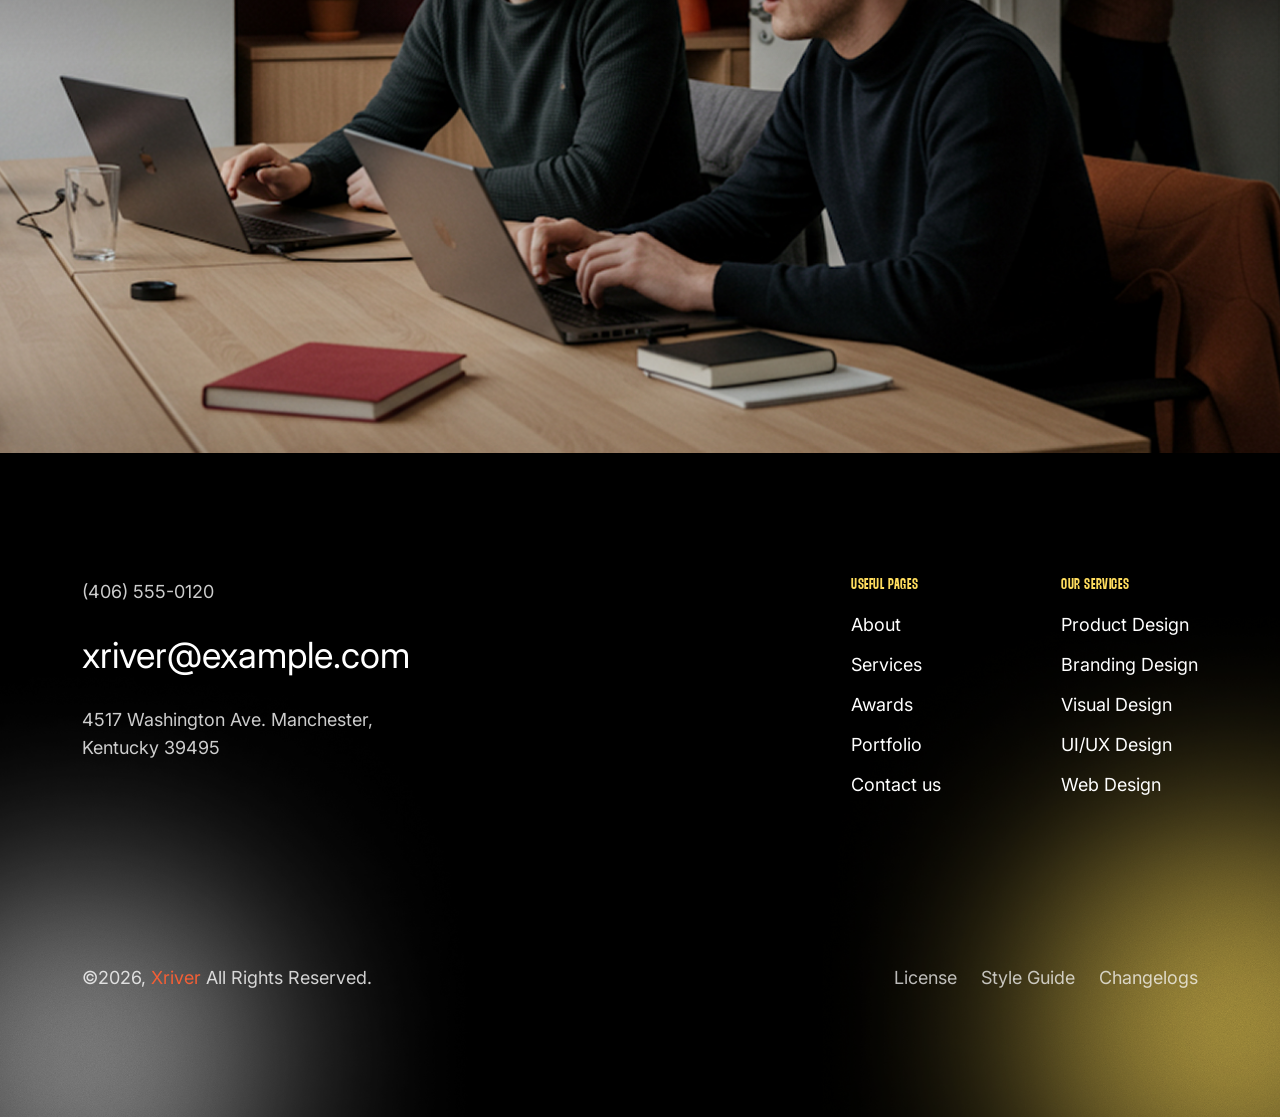
==== commit 4c503c1c: "h3-hero-animation" ====
--- a/index-2.html
+++ b/index-2.html
@@ -30,15 +30,20 @@
         <div class="xr-home-2-wrapper ">
 
             <!-- start preloader -->
-            <div  class="sk-loader">
-                <div class="item-favicon-border">
-                    <div class="item-favicon">
-                        <img src="assets/img/logo/favicon-1.svg" alt="">
-                    </div>
-
-                    <div class="item-favicon-border-line-1"></div>
-                    <div class="item-favicon-border-line-2"></div>
-                    <div class="item-favicon-border-line-3"></div>
+            <div class="xr-preloader">
+                <div class="xr-preloader-inner">
+                    <h2 class="xr-preloader-text">
+                        <span>X</span>
+                        <span>R</span>
+                        <span>I</span>
+                        <span>V</span>
+                        <span>E</span>
+                        <span>R</span>
+                    </h2>
+            
+                    <div class="xr-preloader-line-wrap">
+                        <div class="xr-preloader-line"></div>
+                    </div>
                 </div>
             </div>
             <!-- end preloader -->
--- a/assets/css/main.css
+++ b/assets/css/main.css
@@ -200,7 +200,7 @@
     border: none;
   }
   ::-webkit-scrollbar-thumb {
-    background: var(--sk-clr-pr-1);
+    background: var(--xr-clr-pr-1);
     border-radius: 6px;
   }
 }
@@ -1141,6 +1141,19 @@
   margin-bottom: 0;
 }
 
+.xr-p-3 {
+  font-family: var(--xr-font-2);
+  font-weight: 400;
+  font-size: 18px;
+  color: #fff;
+  line-height: 1.555;
+  margin-bottom: 0;
+}
+.xr-p-3:is(.has-black) {
+  color: #000;
+  opacity: 80%;
+}
+
 .xr-h-1 {
   font-family: var(--xr-font-2);
   font-weight: 500;
@@ -1158,6 +1171,14 @@
   margin-bottom: 0;
 }
 
+.xr-h-3 {
+  font-family: var(--xr-font-4);
+  font-weight: 700;
+  color: #fff;
+  line-height: 1.055;
+  margin-bottom: 0;
+}
+
 .xr-subtitle-1 {
   display: inline-flex;
   align-items: center;
@@ -1199,6 +1220,81 @@
   top: 9px;
   right: -13px;
   opacity: 40%;
+}
+
+.xr-subtitle-3 {
+  display: inline-flex;
+  align-items: center;
+  gap: 12px;
+  flex: 0 0 auto;
+}
+.xr-subtitle-3-number {
+  font-family: var(--xr-font-2);
+  color: #fff;
+  width: 28px;
+  height: 28px;
+  background-color: rgba(255, 255, 255, 0.2);
+  border-radius: 50%;
+  display: flex;
+  align-items: center;
+  justify-content: center;
+  font-size: 13px;
+  font-weight: 500;
+  margin-bottom: 0;
+}
+.xr-subtitle-3-line {
+  height: 1px;
+  width: 76px;
+  background: #fff;
+  border-radius: 30px;
+  opacity: 32%;
+}
+.xr-subtitle-3-text {
+  font-family: var(--xr-font-2);
+  color: #fff;
+  background: radial-gradient(136.29% 136.29% at 50% 50%, #000000 0%, #054ECF 100%);
+  box-shadow: 0px 4px 4px rgba(0, 0, 0, 0.25);
+  border-radius: 100px;
+  margin-bottom: 0;
+  font-size: 16px;
+  font-weight: 500;
+  letter-spacing: -2%;
+  display: inline-flex;
+  align-items: center;
+  gap: 7px;
+  padding: 6px 20px;
+}
+.xr-subtitle-3-text .dot-elm {
+  width: 16px;
+  height: 16px;
+  display: inline-flex;
+  align-items: center;
+  justify-content: center;
+  background: rgba(239, 49, 191, 0.22);
+  border-radius: 50%;
+  position: relative;
+  z-index: 1;
+}
+.xr-subtitle-3-text .dot-elm::after {
+  content: "";
+  position: absolute;
+  width: 8px;
+  height: 8px;
+  background-color: var(--xr-clr-pr-3);
+  z-index: 1;
+  border-radius: 50%;
+  animation: wa-fade-in-out 3s linear infinite forwards;
+}
+.xr-subtitle-3:is(.has-black) .xr-subtitle-3-number {
+  background-color: #fff;
+  color: #000;
+}
+.xr-subtitle-3:is(.has-black) .xr-subtitle-3-line {
+  background: #000;
+}
+.xr-subtitle-3:is(.has-black) .xr-subtitle-3-text {
+  background: radial-gradient(136.29% 136.29% at 50% 50%, #ECECEC 0%, #054ECF 100%);
+  color: #000;
 }
 
 .xr-sec-title-1 {
@@ -1284,6 +1380,53 @@
   }
 }
 
+.xr-sec-title-3 {
+  font-family: var(--xr-font-4);
+  color: #fff;
+  font-weight: 700;
+  letter-spacing: -2%;
+  font-size: 72px;
+  line-height: 1.055;
+  margin-bottom: 0;
+}
+.xr-sec-title-3 span {
+  opacity: 40%;
+  display: inline;
+}
+@media only screen and (min-width: 1400px) and (max-width: 1599px) {
+  .xr-sec-title-3 {
+    font-size: 60px;
+  }
+}
+@media only screen and (min-width: 1200px) and (max-width: 1399px) {
+  .xr-sec-title-3 {
+    font-size: 55px;
+  }
+}
+@media only screen and (min-width: 992px) and (max-width: 1199px) {
+  .xr-sec-title-3 {
+    font-size: 50px;
+  }
+}
+@media only screen and (min-width: 768px) and (max-width: 991px) {
+  .xr-sec-title-3 {
+    font-size: 45px;
+  }
+}
+@media (max-width: 767px) {
+  .xr-sec-title-3 {
+    font-size: 35px;
+  }
+}
+@media only screen and (min-width: 576px) and (max-width: 767px) {
+  .xr-sec-title-3 {
+    font-size: 40px;
+  }
+}
+.xr-sec-title-3:is(.has-black) {
+  color: #000;
+}
+
 /* 
     typography-end
 */
@@ -1326,7 +1469,7 @@
 }
 
 .xr-offcanvas-btn-3 {
-  background: var(--xr-clr-gd-3);
+  background: linear-gradient(302deg, #EF31BF 0%, #2754E9 100%);
   width: 68px;
   height: 44px;
   border-radius: 100px;
@@ -2056,183 +2199,110 @@
 /* 
 	preloader-css-start
 */
-.sk-loader {
+.xr-preloader {
   position: fixed;
-  top: 0;
-  left: 0;
-  width: 100%;
+  inset: 0;
+  background: #0d0d0d;
+  display: flex;
+  align-items: center;
+  justify-content: center;
+  z-index: 99999;
+  overflow: hidden;
+  transition: 0.3s;
+}
+.xr-preloader-inner {
+  text-align: center;
+}
+.xr-preloader-text {
+  font-size: 60px;
+  font-weight: 800;
+  letter-spacing: 0.1em;
+  color: #fff;
+}
+@media only screen and (min-width: 768px) and (max-width: 991px) {
+  .xr-preloader-text {
+    font-size: 50px;
+  }
+}
+@media (max-width: 767px) {
+  .xr-preloader-text {
+    font-size: 30px;
+  }
+}
+@media only screen and (min-width: 576px) and (max-width: 767px) {
+  .xr-preloader-text {
+    font-size: 40px;
+  }
+}
+.xr-preloader-text span {
+  display: inline-block;
+  opacity: 0;
+  transform: translateY(80px);
+  animation: letterReveal 0.8s forwards;
+}
+.xr-preloader-text span:nth-child(1) {
+  color: var(--xr-clr-pr-1);
+}
+.xr-preloader-line-wrap {
+  width: 200px;
+  height: 2px;
+  background: rgba(255, 255, 255, 0.1);
+  margin: 30px auto 0;
+  overflow: hidden;
+}
+.xr-preloader-line {
+  width: 0%;
   height: 100%;
-  z-index: 1000;
-  background-color: #000;
-  transition: 0.8s;
-  display: flex;
-  align-items: center;
-  justify-content: center;
-  perspective: 2000px;
-}
-.sk-loader .item-favicon-border {
-  width: 94px;
-  height: 94px;
-  background: var(--sk-clr-black-2);
-  box-shadow: 0px 6px 10px rgba(0, 0, 0, 0.25), inset 0px -4px 4px rgba(0, 33, 1, 0.3), inset 0px 4px 4px var(--sk-clr-sd-1);
-  border-radius: 79px;
-  display: flex;
-  align-items: center;
-  justify-content: center;
-  position: relative;
-  z-index: 1;
-  transition: 0.5s;
-}
-.sk-loader .item-favicon-border-line-1 {
-  position: absolute;
-  top: 0;
-  left: 0;
-  width: 100%;
-  height: 100%;
-  border: 1px solid var(--sk-clr-sd-1);
-  border-radius: 50%;
-  animation: skf2item-favicon-border-line-3 3s linear infinite;
-}
-.sk-loader .item-favicon-border-line-2 {
-  position: absolute;
-  top: 0;
-  left: 0;
-  width: 100%;
-  height: 100%;
-  border: 1px solid var(--sk-clr-sd-1);
-  border-radius: 50%;
-  animation: skf2item-favicon-border-line-3 3s linear infinite;
-  animation-delay: 1s;
-}
-.sk-loader .item-favicon-border-line-3 {
-  position: absolute;
-  top: 0;
-  left: 0;
-  width: 100%;
-  height: 100%;
-  border: 1px solid var(--sk-clr-sd-1);
-  border-radius: 50%;
-  animation: skf2item-favicon-border-line-3 3s linear infinite;
-  animation-delay: 2s;
-}
-@keyframes skf2item-favicon-border-line-3 {
-  0% {
-    transform: scale(1);
+  background: var(--xr-clr-pr-1);
+  animation: loadLine 2s ease forwards infinite;
+}
+.xr-preloader:is(.loaded) {
+  opacity: 0;
+}
+@keyframes letterReveal {
+  to {
     opacity: 1;
-  }
-  100% {
-    transform: scale(1.7);
-    opacity: 0;
-  }
-}
-.sk-loader:is(.loaded) {
-  opacity: 0;
-}
-.sk-loader:is(.loaded) .item-favicon-border {
-  transform: scale(1.3);
-}
-.sk-loader:is(.has-home-2) {
-  background-color: #EBEBEB;
-}
-.sk-loader:is(.has-home-2) .item-favicon-border {
-  background-color: #EBEBEB;
-  box-shadow: 0px 6px 10px rgba(0, 0, 0, 0.25), inset 0px -4px 4px rgba(0, 33, 1, 0.3), inset 0px 4px 4px var(--sk-clr-pr-2);
-}
-.sk-loader:is(.has-home-2) .item-favicon-border-line-1 {
-  border-color: var(--sk-clr-pr-2);
-}
-.sk-loader:is(.has-home-2) .item-favicon-border-line-2 {
-  border-color: var(--sk-clr-pr-2);
-}
-.sk-loader:is(.has-home-2) .item-favicon-border-line-3 {
-  border-color: var(--sk-clr-pr-2);
-}
-.sk-loader:is(.has-home-3) {
-  background-color: #120101;
-}
-.sk-loader:is(.has-home-3) .item-favicon-border {
-  background: #120101;
-  box-shadow: 0px 6px 10px rgba(0, 0, 0, 0.25), inset 0px -4px 4px rgba(0, 33, 1, 0.3), inset 0px 4px 4px var(--sk-clr-pr-3);
-}
-.sk-loader:is(.has-home-3) .item-favicon-border-line-1 {
-  border-color: var(--sk-clr-pr-3);
-}
-.sk-loader:is(.has-home-3) .item-favicon-border-line-2 {
-  border-color: var(--sk-clr-pr-3);
-}
-.sk-loader:is(.has-home-3) .item-favicon-border-line-3 {
-  border-color: var(--sk-clr-pr-3);
-}
-.sk-loader:is(.has-home-4) {
-  background-color: var(--sk-clr-black-5);
-}
-.sk-loader:is(.has-home-4) .item-favicon-border {
-  background: var(--sk-clr-black-5);
-  box-shadow: 0px 6px 10px rgba(0, 0, 0, 0.25), inset 0px -4px 4px rgba(0, 33, 1, 0.3), inset 0px 4px 4px var(--sk-clr-pr-4);
-}
-.sk-loader:is(.has-home-4) .item-favicon-border-line-1 {
-  border-color: var(--sk-clr-pr-4);
-}
-.sk-loader:is(.has-home-4) .item-favicon-border-line-2 {
-  border-color: var(--sk-clr-pr-4);
-}
-.sk-loader:is(.has-home-4) .item-favicon-border-line-3 {
-  border-color: var(--sk-clr-pr-4);
-}
-.sk-loader:is(.has-home-5) {
-  background-color: var(--sk-clr-black-6);
-}
-.sk-loader:is(.has-home-5) .item-favicon-border {
-  background: var(--sk-clr-black-6);
-  box-shadow: 0px 6px 10px rgba(0, 0, 0, 0.25), inset 0px -4px 4px rgba(0, 33, 1, 0.3), inset 0px 4px 4px var(--sk-clr-pr-5);
-}
-.sk-loader:is(.has-home-5) .item-favicon-border-line-1 {
-  border-color: var(--sk-clr-pr-5);
-}
-.sk-loader:is(.has-home-5) .item-favicon-border-line-2 {
-  border-color: var(--sk-clr-pr-5);
-}
-.sk-loader:is(.has-home-5) .item-favicon-border-line-3 {
-  border-color: var(--sk-clr-pr-5);
-}
-.sk-loader:is(.has-home-6) {
-  background-color: var(--sk-clr-black-6);
-}
-.sk-loader:is(.has-home-6) .item-favicon-border {
-  background: var(--sk-clr-black-6);
-  box-shadow: 0px 6px 10px rgba(0, 0, 0, 0.25), inset 0px -4px 4px rgba(0, 33, 1, 0.3), inset 0px 4px 4px var(--sk-clr-pr-6);
-}
-.sk-loader:is(.has-home-6) .item-favicon-border-line-1 {
-  border-color: var(--sk-clr-pr-6);
-}
-.sk-loader:is(.has-home-6) .item-favicon-border-line-2 {
-  border-color: var(--sk-clr-pr-6);
-}
-.sk-loader:is(.has-home-6) .item-favicon-border-line-3 {
-  border-color: var(--sk-clr-pr-6);
-}
-.sk-loader:is(.has-home-7) {
-  background-color: #F6F7F9;
-}
-.sk-loader:is(.has-home-7) .item-favicon-border {
-  background-color: #F6F7F9;
-  box-shadow: 0px 6px 10px rgba(0, 0, 0, 0.25), inset 0px -4px 4px rgba(0, 33, 1, 0.3), inset 0px 4px 4px var(--sk-clr-pr-7);
-}
-.sk-loader:is(.has-home-7) .item-favicon-border-line-1 {
-  border-color: var(--sk-clr-pr-7);
-}
-.sk-loader:is(.has-home-7) .item-favicon-border-line-2 {
-  border-color: var(--sk-clr-pr-7);
-}
-.sk-loader:is(.has-home-7) .item-favicon-border-line-3 {
-  border-color: var(--sk-clr-pr-7);
-}
-
-@keyframes skPreloaderKf {
+    transform: translateY(0);
+  }
+}
+@keyframes loadLine {
   to {
-    transform: rotate(360deg);
-  }
-}
+    width: 100%;
+  }
+}
+
+.xr-preloader-text span:nth-child(1) {
+  animation-delay: 0.1s;
+}
+
+.xr-preloader-text span:nth-child(2) {
+  animation-delay: 0.2s;
+}
+
+.xr-preloader-text span:nth-child(3) {
+  animation-delay: 0.3s;
+}
+
+.xr-preloader-text span:nth-child(4) {
+  animation-delay: 0.4s;
+}
+
+.xr-preloader-text span:nth-child(5) {
+  animation-delay: 0.5s;
+}
+
+.xr-preloader-text span:nth-child(6) {
+  animation-delay: 0.6s;
+}
+
+.xr-preloader-text span:nth-child(7) {
+  animation-delay: 0.7s;
+}
+
+.xr-preloader-text span:nth-child(8) {
+  animation-delay: 0.8s;
+}
+
 /* 
 	preloader-css-end
 */
@@ -2247,6 +2317,17 @@
 @keyframes wa-rotated-minus {
   to {
     transform: rotate(-360deg);
+  }
+}
+@keyframes wa-fade-in-out {
+  0% {
+    opacity: 0;
+  }
+  50% {
+    opacity: 1;
+  }
+  100% {
+    opacity: 0;
   }
 }
 @keyframes fadeInUp2 {
@@ -3147,6 +3228,16 @@
   letter-spacing: -4%;
   padding: 13px 20px;
 }
+@media (max-width: 767px) {
+  .xr-header-3-action-link .xr-pr-btn-3 {
+    display: none;
+  }
+}
+@media only screen and (min-width: 576px) and (max-width: 767px) {
+  .xr-header-3-action-link .xr-pr-btn-3 {
+    display: inline-flex;
+  }
+}
 
 .xr-main-navigation:is(.xr-header-3-menu) .navbar-nav {
   gap: 0;
@@ -3270,6 +3361,9 @@
 }
 .xr-main-navigation:is(.xr-header-3-menu) .navbar-nav li .dropdown-menu li:hover {
   background-color: transparent;
+}
+.xr-main-navigation:is(.xr-header-3-menu) .navbar-nav li .dropdown-menu li .dropdown-menu {
+  padding-top: 0;
 }
 
 /* 
@@ -4195,10 +4289,418 @@
 /* 
     hero-3-start
 */
+.xr-hero-3-bg-img {
+  position: absolute;
+  inset: 0;
+  width: 100%;
+  height: 100%;
+  z-index: -1;
+}
 .xr-hero-3-bg-img img {
   filter: blur(51px);
 }
-
+.xr-hero-3-title-text {
+  font-size: 340px;
+  font-weight: 800;
+  letter-spacing: -3%;
+  background: linear-gradient(166deg, #FFFFFF 36%, #EF31BF 59%, #1E8AC8 80%);
+  -webkit-background-clip: text;
+  -webkit-text-fill-color: transparent;
+  background-clip: text;
+  text-fill-color: transparent;
+  margin-bottom: -25px;
+  background-size: 300% 300%;
+  animation: waveGradient 6s ease-in-out infinite;
+}
+@media only screen and (min-width: 1400px) and (max-width: 1599px) {
+  .xr-hero-3-title-text {
+    font-size: 290px;
+  }
+}
+@media only screen and (min-width: 1200px) and (max-width: 1399px) {
+  .xr-hero-3-title-text {
+    font-size: 260px;
+  }
+}
+@media only screen and (min-width: 992px) and (max-width: 1199px) {
+  .xr-hero-3-title-text {
+    font-size: 220px;
+  }
+}
+@media only screen and (min-width: 768px) and (max-width: 991px) {
+  .xr-hero-3-title-text {
+    font-size: 180px;
+    margin-bottom: 0;
+  }
+}
+@media (max-width: 767px) {
+  .xr-hero-3-title-text {
+    font-size: 80px;
+    margin-bottom: 0;
+  }
+}
+@media only screen and (min-width: 576px) and (max-width: 767px) {
+  .xr-hero-3-title-text {
+    font-size: 150px;
+  }
+}
+.xr-hero-3-subtitle {
+  font-size: 66px;
+  letter-spacing: -4%;
+  margin-bottom: 80px;
+}
+.xr-hero-3-subtitle span {
+  color: var(--xr-clr-pr-3);
+}
+@media only screen and (min-width: 1400px) and (max-width: 1599px) {
+  .xr-hero-3-subtitle {
+    font-size: 60px;
+  }
+}
+@media only screen and (min-width: 1200px) and (max-width: 1399px) {
+  .xr-hero-3-subtitle {
+    font-size: 55px;
+  }
+}
+@media only screen and (min-width: 992px) and (max-width: 1199px) {
+  .xr-hero-3-subtitle {
+    font-size: 50px;
+  }
+}
+@media only screen and (min-width: 768px) and (max-width: 991px) {
+  .xr-hero-3-subtitle {
+    font-size: 45px;
+  }
+}
+@media (max-width: 767px) {
+  .xr-hero-3-subtitle {
+    font-size: 35px;
+  }
+}
+@media only screen and (min-width: 576px) and (max-width: 767px) {
+  .xr-hero-3-subtitle {
+    font-size: 40px;
+  }
+}
+.xr-hero-3-disc {
+  max-width: 320px;
+  margin-left: 41.56vw;
+}
+@media only screen and (min-width: 1400px) and (max-width: 1599px), only screen and (min-width: 1200px) and (max-width: 1399px), only screen and (min-width: 992px) and (max-width: 1199px), only screen and (min-width: 768px) and (max-width: 991px), (max-width: 767px) {
+  .xr-hero-3-disc {
+    margin-left: 0;
+  }
+}
+.xr-hero-3-support {
+  max-width: 336px;
+  width: 100%;
+}
+.xr-hero-3-support .icon-elm {
+  width: 42px;
+  height: 42px;
+  display: flex;
+  align-items: center;
+  justify-content: center;
+  background: radial-gradient(50% 50% at 50% 50%, #054ECF 0%, #000000 100%);
+  border-radius: 8px;
+  color: #fff;
+  font-size: 24px;
+  position: absolute;
+  top: 0;
+  left: 0;
+}
+.xr-hero-3-support-inner {
+  mask-size: 100% 100%;
+  display: flex;
+  align-items: end;
+  background-color: #000;
+  padding: 27px 30px;
+}
+.xr-hero-3-support-inner .bg-glow-1 {
+  position: absolute;
+  top: 0;
+  left: 0;
+  z-index: -1;
+}
+.xr-hero-3-support-inner .bg-glow-2 {
+  position: absolute;
+  bottom: 0;
+  right: 0;
+  z-index: -1;
+}
+.xr-hero-3-support-inner .content-wrap {
+  text-align: right;
+  max-width: 170px;
+  margin-left: auto;
+}
+.xr-hero-3-support-inner .title {
+  font-size: 28px;
+  text-transform: uppercase;
+  letter-spacing: -2%;
+  margin-bottom: 14px;
+}
+.xr-hero-3-support-inner .disc {
+  line-height: 1.3;
+}
+.xr-hero-3-support-inner .img-elm {
+  width: 100%;
+  max-width: 119px;
+  position: absolute;
+  bottom: 0;
+  left: 0;
+  z-index: -1;
+}
+.xr-hero-3-item {
+  padding-top: 157px;
+  padding-bottom: 255px;
+}
+@media only screen and (min-width: 768px) and (max-width: 991px), (max-width: 767px) {
+  .xr-hero-3-item {
+    padding-top: 150px;
+  }
+}
+.xr-hero-3-item-img {
+  text-align: right;
+  position: absolute;
+  right: -104px;
+  bottom: -13px;
+  width: 55%;
+  z-index: 1;
+  pointer-events: none;
+}
+.xr-hero-3-item-card-x-btn {
+  position: absolute;
+  bottom: 32px;
+  right: 0;
+  width: 100%;
+  z-index: 1;
+}
+.xr-hero-3-item-card-x-btn-flex {
+  display: flex;
+  align-items: center;
+  justify-content: end;
+  gap: 160px;
+  padding-right: 130px;
+}
+@media only screen and (min-width: 1400px) and (max-width: 1599px), only screen and (min-width: 1200px) and (max-width: 1399px), only screen and (min-width: 992px) and (max-width: 1199px), only screen and (min-width: 768px) and (max-width: 991px), (max-width: 767px) {
+  .xr-hero-3-item-card-x-btn-flex {
+    gap: 50px;
+    padding-right: 0px;
+    flex-wrap: wrap;
+    justify-content: start;
+  }
+}
+.xr-hero-3-btn {
+  width: 132px;
+  height: 132px;
+  border: 1px solid #fff;
+  border-radius: 50%;
+  font-family: var(--xr-font-2);
+  color: #fff;
+  justify-content: center;
+  align-items: center;
+  display: flex;
+  font-size: 18px;
+  position: relative;
+  z-index: 1;
+  transition: 0.5s var(--xr-cube-2);
+}
+.xr-hero-3-btn .bg-clr {
+  width: 30px;
+  height: 30px;
+  position: absolute;
+  bottom: -10px;
+  left: 50%;
+  transform: translateX(-50%);
+  background: var(--xr-clr-gd-3);
+  border-radius: 50%;
+  z-index: -1;
+  transition: 0.5s var(--xr-cube-2);
+}
+.xr-hero-3-btn:hover {
+  color: #fff;
+  border-color: transparent;
+}
+.xr-hero-3-btn:hover .bg-clr {
+  width: 100%;
+  height: 100%;
+  bottom: 0;
+}
+.xr-hero-3-slider-preview {
+  height: 276px;
+}
+.xr-hero-3-slider-preview-single {
+  width: 88px;
+  height: 88px;
+  position: relative;
+  z-index: 1;
+  padding: 6px;
+  cursor: pointer;
+}
+.xr-hero-3-slider-preview-single::after {
+  content: "";
+  position: absolute;
+  inset: 0;
+  border-radius: 50%;
+  background: var(--xr-clr-gd-3);
+  padding: 2px;
+  z-index: -1;
+  -webkit-mask: linear-gradient(#fff 0 0) content-box, linear-gradient(#fff 0 0);
+  mask: linear-gradient(#fff 0 0) content-box, linear-gradient(#fff 0 0);
+  mask-composite: exclude;
+  transition: var(--xr-cube-1);
+}
+.xr-hero-3-slider-preview-single .number {
+  position: absolute;
+  right: 6px;
+  top: 6px;
+  font-size: 12px;
+  font-weight: 700;
+  background-color: #2754E9;
+  width: 20px;
+  height: 20px;
+  display: flex;
+  align-items: center;
+  justify-content: center;
+  border-radius: 50%;
+  outline: 2px solid #3D3937;
+}
+.xr-hero-3-slider-preview-single .img-elm {
+  background-color: rgba(0, 0, 0, 0.32);
+  border-radius: 50%;
+  width: 100%;
+  height: 100%;
+}
+.xr-hero-3-sidebar {
+  position: absolute;
+  right: 38px;
+  top: 50%;
+  transform: translateY(-50%);
+  z-index: 2;
+  text-align: center;
+  border-radius: 24px;
+  display: flex;
+  flex-direction: column;
+  align-items: center;
+  justify-content: center;
+  padding-left: 16px;
+  padding-right: 16px;
+  padding-bottom: 20px;
+}
+@media only screen and (min-width: 768px) and (max-width: 991px), (max-width: 767px) {
+  .xr-hero-3-sidebar {
+    display: none;
+  }
+}
+.xr-hero-3-scroll-down {
+  width: 72px;
+  height: 64px;
+  border-radius: 0 0 60px 60px;
+  background-color: rgba(0, 0, 0, 0.12);
+  border-bottom: 1px solid #fff;
+  display: inline-flex;
+  justify-content: center;
+  align-items: center;
+}
+.xr-hero-3-social {
+  display: inline-flex;
+  flex-direction: column;
+  align-items: center;
+  gap: 14px;
+  margin-top: 40px;
+  margin-bottom: 15px;
+}
+.xr-hero-3-social .title {
+  writing-mode: sideways-lr;
+  margin: 0;
+  font-size: 18px;
+}
+.xr-hero-3-social-link {
+  display: flex;
+  flex-direction: column;
+  gap: 4px;
+}
+.xr-hero-3-social-link .single-link {
+  width: 40px;
+  height: 40px;
+  background-color: #000;
+  border-radius: 50%;
+  color: #fff;
+  display: flex;
+  align-items: center;
+  justify-content: center;
+  font-size: 16px;
+}
+
+.xr-hero-3-title {
+  opacity: 0;
+  transform: translateY(50px);
+  transition: 1s var(--xr-cube-2);
+}
+.xr-hero-3-subtitle {
+  opacity: 0;
+  transform: translateY(50px);
+  transition: 1s var(--xr-cube-2);
+}
+.xr-hero-3-disc {
+  opacity: 0;
+  transform: translateY(50px);
+  transition: 1s var(--xr-cube-2);
+}
+.xr-hero-3-item-card-x-btn {
+  opacity: 0;
+  transform: translateY(50px);
+  transition: 1s var(--xr-cube-2);
+}
+.xr-hero-3-item-img {
+  opacity: 0;
+  transform: translateX(50%);
+  transition: 1s var(--xr-cube-2);
+}
+.xr-hero-3-slider .swiper-wrapper .swiper-slide:is(.swiper-slide-active) .xr-hero-3-title {
+  opacity: 1;
+  transform: translateY(0px);
+  transition-delay: 0.5s;
+}
+.xr-hero-3-slider .swiper-wrapper .swiper-slide:is(.swiper-slide-active) .xr-hero-3-subtitle {
+  opacity: 1;
+  transform: translateY(0px);
+  transition-delay: 0.7s;
+}
+.xr-hero-3-slider .swiper-wrapper .swiper-slide:is(.swiper-slide-active) .xr-hero-3-disc {
+  opacity: 1;
+  transform: translateY(0px);
+  transition-delay: 0.9s;
+}
+.xr-hero-3-slider .swiper-wrapper .swiper-slide:is(.swiper-slide-active) .xr-hero-3-item-card-x-btn {
+  opacity: 1;
+  transform: translateY(0px);
+  transition-delay: 1.1s;
+}
+.xr-hero-3-slider .swiper-wrapper .swiper-slide:is(.swiper-slide-active) .xr-hero-3-item-img {
+  opacity: 1;
+  transform: translateX(0%);
+  transition-delay: 1s;
+}
+.xr-hero-3-slider-preview-single::after {
+  transition: var(--xr-cube-1);
+  opacity: 0;
+}
+.xr-hero-3-slider-preview .swiper-wrapper .swiper-slide:is(.swiper-slide-thumb-active) .xr-hero-3-slider-preview-single::after {
+  opacity: 1;
+}
+
+@keyframes waveGradient {
+  0% {
+    background-position: 0% 50%;
+  }
+  50% {
+    background-position: 100% 50%;
+  }
+  100% {
+    background-position: 0% 50%;
+  }
+}
 /* 
     hero-3-end
 */
@@ -4643,6 +5145,227 @@
 
 /* 
     about-2-end
+*/
+/* 
+    about-3-start
+*/
+.xr-about-3-sec-title {
+  display: grid;
+  align-items: start;
+  gap: 20px;
+  grid-template-columns: 1fr 2.64fr;
+}
+@media only screen and (min-width: 992px) and (max-width: 1199px), only screen and (min-width: 768px) and (max-width: 991px), (max-width: 767px) {
+  .xr-about-3-sec-title {
+    grid-template-columns: 1fr;
+  }
+}
+.xr-about-3-wrap {
+  display: grid;
+  gap: 115px;
+  grid-template-columns: 1fr 3.4fr;
+  align-items: start;
+}
+@media only screen and (min-width: 1200px) and (max-width: 1399px), only screen and (min-width: 992px) and (max-width: 1199px) {
+  .xr-about-3-wrap {
+    gap: 35px;
+  }
+}
+@media only screen and (min-width: 768px) and (max-width: 991px), (max-width: 767px) {
+  .xr-about-3-wrap {
+    gap: 35px;
+    grid-template-columns: 1fr;
+  }
+}
+.xr-about-3-left {
+  border-right: 1px solid #D9D9D9;
+  padding-right: 28px;
+  margin-top: -110px;
+}
+@media only screen and (min-width: 1200px) and (max-width: 1399px), only screen and (min-width: 992px) and (max-width: 1199px), only screen and (min-width: 768px) and (max-width: 991px), (max-width: 767px) {
+  .xr-about-3-left {
+    margin-top: 0;
+  }
+}
+.xr-about-3-left-line {
+  width: 100%;
+  height: 1px;
+  background-color: #D9D9D9;
+  transform: scaleX(109%);
+  transform-origin: left;
+}
+@media only screen and (min-width: 992px) and (max-width: 1199px), only screen and (min-width: 768px) and (max-width: 991px), (max-width: 767px) {
+  .xr-about-3-left-line {
+    transform: scaleX(100%);
+  }
+}
+.xr-about-3-left-img {
+  height: 268px;
+  border-radius: 10px;
+  margin-bottom: 40px;
+}
+.xr-about-3-left-counter {
+  display: flex;
+  align-items: end;
+  gap: 20px;
+  margin-top: 28px;
+}
+@media only screen and (min-width: 992px) and (max-width: 1199px), only screen and (min-width: 768px) and (max-width: 991px), (max-width: 767px) {
+  .xr-about-3-left-counter {
+    gap: 0px;
+    flex-wrap: wrap;
+  }
+}
+.xr-about-3-left-counter .number {
+  font-size: 100px;
+  color: #000;
+  font-weight: 500;
+  letter-spacing: -1%;
+  display: flex;
+  flex: 0 0 auto;
+}
+.xr-about-3-left-counter .number .plus {
+  opacity: 20%;
+}
+.xr-about-3-left-counter .disc {
+  color: #000;
+  margin-bottom: 19px;
+}
+.xr-about-3-right {
+  display: grid;
+  gap: 125px;
+  grid-template-columns: 1.4fr 1fr;
+  align-items: start;
+}
+@media only screen and (min-width: 1200px) and (max-width: 1399px) {
+  .xr-about-3-right {
+    gap: 45px;
+  }
+}
+@media only screen and (min-width: 992px) and (max-width: 1199px) {
+  .xr-about-3-right {
+    gap: 25px;
+  }
+}
+@media only screen and (min-width: 768px) and (max-width: 991px), (max-width: 767px) {
+  .xr-about-3-right {
+    gap: 35px;
+    grid-template-columns: 1fr;
+  }
+}
+.xr-about-3-right-img {
+  position: relative;
+  z-index: 1;
+  margin-top: -90px;
+}
+@media only screen and (min-width: 1200px) and (max-width: 1399px), only screen and (min-width: 992px) and (max-width: 1199px), only screen and (min-width: 768px) and (max-width: 991px), (max-width: 767px) {
+  .xr-about-3-right-img {
+    margin-top: 0;
+  }
+}
+.xr-about-3-right-left .xr-pr-btn-3 {
+  background: #000;
+}
+.xr-about-3-img-2 {
+  height: 500px;
+  border-radius: 12px;
+}
+.xr-about-3-img-3 {
+  width: 77%;
+  position: absolute;
+  bottom: 0;
+  left: -31%;
+  z-index: 1;
+}
+
+.xr-about-3-features-single {
+  background-color: #fff;
+  border-radius: 12px;
+  filter: drop-shadow(4px 4px 20px rgba(0, 0, 0, 0.12));
+  display: inline-flex;
+  align-items: center;
+  padding: 6px;
+  gap: 35px;
+  height: 100%;
+  padding-left: 25px;
+  width: 100%;
+  justify-content: space-between;
+}
+.xr-about-3-features-single .title {
+  font-size: 28px;
+  color: #000;
+  font-weight: 500;
+}
+.xr-about-3-features-single .icon-elm {
+  width: 56px;
+  height: 56px;
+  background-color: #2754e9;
+  border-radius: 12px;
+  display: flex;
+  align-items: center;
+  justify-content: center;
+  flex: 0 0 auto;
+}
+.xr-about-3-features-single:is(.has-clr-2) .icon-elm {
+  background-color: var(--xr-clr-pr-3);
+}
+.xr-about-3-features-single:is(.has-clr-3) .icon-elm {
+  background-color: #000000;
+}
+.xr-about-3-features-title {
+  position: relative;
+  z-index: 1;
+}
+.xr-about-3-features-title::after {
+  content: "";
+  width: 10%;
+  height: 100%;
+  background: #2754e9;
+  position: absolute;
+  top: 0;
+  left: 0;
+  z-index: -1;
+}
+.xr-about-3-features-title-slider {
+  margin-left: 16px;
+  width: 240px;
+}
+.xr-about-3-features-title-slider .swiper-wrapper .swiper-slide {
+  max-width: 240px;
+  overflow: visible;
+}
+.xr-about-3-features-content-slider-item .disc {
+  color: #000;
+  opacity: 80%;
+  margin-bottom: 20px;
+}
+.xr-about-3-features-content-slider-item .list-elm {
+  display: flex;
+  flex-direction: column;
+  gap: 8px;
+}
+.xr-about-3-features-content-slider-item .list-elm li {
+  color: #000;
+  display: flex;
+  align-items: center;
+  gap: 10px;
+}
+.xr-about-3-features-content-slider-item .list-elm li i {
+  opacity: 50%;
+}
+.xr-about-3-features-content-slider .swiper-wrapper .swiper-slide:is(.swiper-slide-thumb-active) .xr-about-3-features-content-slider-item .list-elm, .xr-about-3-features-content-slider .swiper-wrapper .swiper-slide:is(.swiper-slide-thumb-active) .xr-about-3-features-content-slider-item .disc {
+  animation-name: fadeInUp2;
+  animation-duration: 0.3s;
+  animation-timing-function: var(--kk-cube-1);
+  animation-delay: 0.1s;
+  animation-fill-mode: backwards;
+}
+.xr-about-3-features-content-slider .swiper-wrapper .swiper-slide:is(.swiper-slide-thumb-active) .xr-about-3-features-content-slider-item .list-elm {
+  animation-delay: 0.3s;
+}
+
+/* 
+    about-3-end
 */
 /* 
     services-1-start
@@ -5285,6 +6008,205 @@
     services-2-end
 */
 /* 
+    services-3-start
+*/
+.xr-services-3-area {
+  background-color: #000;
+}
+.xr-services-3-sec-title {
+  display: flex;
+  gap: 10px 120px;
+  flex-wrap: wrap;
+  justify-content: space-between;
+  align-items: start;
+}
+@media only screen and (min-width: 1400px) and (max-width: 1599px), only screen and (min-width: 1200px) and (max-width: 1399px), only screen and (min-width: 992px) and (max-width: 1199px), only screen and (min-width: 768px) and (max-width: 991px), (max-width: 767px) {
+  .xr-services-3-sec-title {
+    gap: 10px 40px;
+  }
+}
+.xr-services-3-sec-title .xr-sec-title-3 {
+  max-width: 740px;
+}
+.xr-services-3-sec-title .btn-wrap {
+  align-self: center;
+}
+.xr-services-3-wrap {
+  display: flex;
+  justify-content: center;
+  gap: 8px;
+}
+@media only screen and (min-width: 1200px) and (max-width: 1399px), only screen and (min-width: 992px) and (max-width: 1199px), only screen and (min-width: 768px) and (max-width: 991px), (max-width: 767px) {
+  .xr-services-3-wrap {
+    flex-wrap: wrap;
+  }
+}
+.xr-services-3-item {
+  width: 100%;
+  max-width: 128px;
+  background-color: #191919;
+  min-height: 748px;
+  position: relative;
+  z-index: 1;
+  transition: 0.7s var(--xr-cube-2);
+  overflow: hidden;
+}
+@media only screen and (min-width: 1200px) and (max-width: 1399px), only screen and (min-width: 992px) and (max-width: 1199px), only screen and (min-width: 768px) and (max-width: 991px), (max-width: 767px) {
+  .xr-services-3-item {
+    max-width: 300px;
+    min-height: auto;
+  }
+}
+.xr-services-3-item .front-content {
+  display: flex;
+  flex-direction: column;
+  align-items: center;
+  justify-content: space-between;
+  height: 100%;
+  gap: 20px;
+  padding: 40px 10px;
+  transition: 0.7s var(--xr-cube-2);
+}
+@media only screen and (min-width: 1200px) and (max-width: 1399px), only screen and (min-width: 992px) and (max-width: 1199px), only screen and (min-width: 768px) and (max-width: 991px), (max-width: 767px) {
+  .xr-services-3-item .front-content {
+    display: none;
+  }
+}
+.xr-services-3-item .front-content .title {
+  writing-mode: sideways-lr;
+  margin: 0;
+  font-size: 32px;
+  color: rgba(255, 255, 255, 0.8);
+  display: flex;
+  align-items: center;
+  justify-content: center;
+  gap: 16px;
+}
+.xr-services-3-item .front-content .title i {
+  font-size: 20px;
+  color: var(--xr-clr-pr-3);
+}
+@media only screen and (min-width: 1400px) and (max-width: 1599px), only screen and (min-width: 1200px) and (max-width: 1399px), only screen and (min-width: 992px) and (max-width: 1199px), only screen and (min-width: 768px) and (max-width: 991px), (max-width: 767px) {
+  .xr-services-3-item .front-content .title {
+    font-size: 24px;
+  }
+}
+.xr-services-3-item .back-content {
+  position: absolute;
+  inset: 0;
+  background: #fff;
+  padding: 40px 50px;
+  transition: 0.7s var(--xr-cube-2);
+  opacity: 0;
+  visibility: hidden;
+  z-index: 2;
+}
+@media only screen and (min-width: 1200px) and (max-width: 1399px), only screen and (min-width: 992px) and (max-width: 1199px), only screen and (min-width: 768px) and (max-width: 991px), (max-width: 767px) {
+  .xr-services-3-item .back-content {
+    opacity: 1;
+    visibility: visible;
+    padding: 30px 20px;
+    position: unset;
+  }
+}
+.xr-services-3-item .back-content .title {
+  color: #000;
+  font-size: 80px;
+  letter-spacing: -2%;
+  margin-bottom: 20px;
+}
+@media only screen and (min-width: 1400px) and (max-width: 1599px) {
+  .xr-services-3-item .back-content .title {
+    font-size: 40px;
+  }
+}
+@media only screen and (min-width: 1200px) and (max-width: 1399px), only screen and (min-width: 992px) and (max-width: 1199px), only screen and (min-width: 768px) and (max-width: 991px), (max-width: 767px) {
+  .xr-services-3-item .back-content .title {
+    font-size: 28px;
+  }
+}
+.xr-services-3-item .back-content-inner {
+  display: flex;
+  gap: 35px;
+}
+.xr-services-3-item .back-content-inner-right .icon-x-content {
+  display: flex;
+  gap: 55px;
+  margin-left: 40px;
+}
+@media only screen and (min-width: 1200px) and (max-width: 1399px), only screen and (min-width: 992px) and (max-width: 1199px), only screen and (min-width: 768px) and (max-width: 991px), (max-width: 767px) {
+  .xr-services-3-item .back-content-inner-right .icon-x-content {
+    gap: 15px;
+    margin-left: 0;
+    flex-wrap: wrap;
+  }
+}
+.xr-services-3-item .back-content-inner-right .clr-icon {
+  flex: 0 0 auto;
+}
+.xr-services-3-item .back-content-inner-right .disc {
+  color: #000;
+  opacity: 80%;
+  margin-bottom: 35px;
+}
+.xr-services-3-item .back-content-inner-right .xr-pr-btn-3 {
+  background: #000;
+}
+.xr-services-3-item .back-content-inner-right .xr-pr-btn-3 .icon {
+  background: var(--xr-clr-gd-3);
+}
+.xr-services-3-item .back-content-inner-right .xr-pr-btn-3 .icon i {
+  -webkit-text-fill-color: #fff;
+}
+.xr-services-3-item .back-content-inner .title-2 {
+  color: #000;
+  writing-mode: sideways-lr;
+  font-size: 32px;
+  display: flex;
+  align-items: center;
+  gap: 16px;
+  margin: 0;
+}
+.xr-services-3-item .back-content-inner .title-2 i {
+  font-size: 24px;
+  transform: rotate(90deg);
+}
+@media only screen and (min-width: 1400px) and (max-width: 1599px) {
+  .xr-services-3-item .back-content-inner .title-2 {
+    font-size: 24px;
+  }
+}
+@media only screen and (min-width: 1200px) and (max-width: 1399px), only screen and (min-width: 992px) and (max-width: 1199px), only screen and (min-width: 768px) and (max-width: 991px), (max-width: 767px) {
+  .xr-services-3-item .back-content-inner .title-2 {
+    display: none;
+  }
+}
+.xr-services-3-item .back-content-inner .img-elm {
+  height: 325px;
+  margin-bottom: 35px;
+}
+.xr-services-3-item:is(.active) {
+  max-width: 880px;
+}
+.xr-services-3-item:is(.active) .front-content {
+  opacity: 0;
+}
+.xr-services-3-item:is(.active) .back-content {
+  opacity: 1;
+  visibility: visible;
+}
+.xr-services-3-bg-vector {
+  width: 22%;
+  position: absolute;
+  right: -190px;
+  top: -40px;
+  z-index: -1;
+}
+
+/* 
+    services-3-end
+*/
+/* 
     achievement-1-start
 */
 .xr-achi-1-sec-title {
@@ -5681,6 +6603,52 @@
 
 /* 
     marquee-text-1-end
+*/
+/* 
+    marquee-text-2-start
+*/
+.xr-marquee-text-3-area {
+  background: var(--xr-clr-gd-3);
+  padding-top: 20px;
+  clip-path: polygon(0 0, 100% 0, 100% 63%, 0 63%);
+  margin-bottom: -46px;
+}
+.xr-marquee-text-3-wrap {
+  display: flex;
+  gap: 72px;
+  margin-right: 72px;
+}
+.xr-marquee-text-3-wrap .text-elm {
+  font-size: 100px;
+  flex: 0 0 auto;
+}
+@media (max-width: 767px) {
+  .xr-marquee-text-3-wrap .text-elm {
+    font-size: 60px;
+  }
+}
+
+/* 
+    marquee-text-2-end
+*/
+/* 
+    marquee-text-3-start
+*/
+.xr-marquee-text-4-area {
+  padding: 36px 0;
+}
+.xr-marquee-text-4-area .xr-marquee-text-1-wrap-2 {
+  position: unset;
+  transform: rotate(-2deg);
+}
+.xr-marquee-text-4-area .xr-marquee-text-1-elm .single-elm {
+  font-size: 40px;
+  letter-spacing: -0.02em;
+  font-weight: 500;
+}
+
+/* 
+    marquee-text-3-end
 */
 /* 
     price-1-start
@@ -6733,6 +7701,280 @@
     choose-1-end
 */
 /* 
+    choose-3-start
+*/
+.xr-choose-3-sec-title {
+  display: flex;
+  gap: 20px 130px;
+  align-items: start;
+}
+@media only screen and (min-width: 1200px) and (max-width: 1399px), only screen and (min-width: 992px) and (max-width: 1199px), only screen and (min-width: 768px) and (max-width: 991px), (max-width: 767px) {
+  .xr-choose-3-sec-title {
+    gap: 20px 30px;
+    flex-wrap: wrap;
+  }
+}
+.xr-choose-3-sec-title .xr-sec-title-3 {
+  max-width: 855px;
+}
+.xr-choose-3-wrap {
+  display: grid;
+  grid-template-columns: 1fr 1.5fr 1.4fr;
+  gap: 12px;
+  align-items: start;
+}
+@media only screen and (min-width: 768px) and (max-width: 991px) {
+  .xr-choose-3-wrap {
+    grid-template-columns: 1fr 1fr;
+  }
+}
+@media (max-width: 767px) {
+  .xr-choose-3-wrap {
+    grid-template-columns: 1fr;
+  }
+}
+.xr-choose-3-left {
+  background-color: #fff;
+  border-radius: 12px;
+  padding: 8px;
+}
+.xr-choose-3-video {
+  height: 168px;
+  border-radius: 12px;
+  overflow: hidden;
+}
+.xr-choose-3-counter {
+  padding: 18px 36px;
+  margin-bottom: 40px;
+}
+@media only screen and (min-width: 1400px) and (max-width: 1599px), only screen and (min-width: 1200px) and (max-width: 1399px), only screen and (min-width: 992px) and (max-width: 1199px), only screen and (min-width: 768px) and (max-width: 991px), (max-width: 767px) {
+  .xr-choose-3-counter {
+    padding: 18px 6px;
+  }
+}
+.xr-choose-3-counter .number-x-title {
+  display: flex;
+  align-items: center;
+  gap: 13px;
+  border-bottom: 1px solid #D9D9D9;
+  padding-bottom: 18px;
+  margin-bottom: 30px;
+}
+@media only screen and (min-width: 1400px) and (max-width: 1599px), only screen and (min-width: 1200px) and (max-width: 1399px), only screen and (min-width: 992px) and (max-width: 1199px), only screen and (min-width: 768px) and (max-width: 991px), (max-width: 767px) {
+  .xr-choose-3-counter .number-x-title {
+    flex-wrap: wrap;
+  }
+}
+.xr-choose-3-counter .number {
+  font-size: 108px;
+  flex: 0 0 auto;
+  color: #CECECE;
+  line-height: 1;
+  font-weight: 500;
+  opacity: 1;
+}
+@media only screen and (min-width: 1400px) and (max-width: 1599px), only screen and (min-width: 1200px) and (max-width: 1399px), only screen and (min-width: 992px) and (max-width: 1199px), only screen and (min-width: 768px) and (max-width: 991px), (max-width: 767px) {
+  .xr-choose-3-counter .number {
+    font-size: 80px;
+  }
+}
+.xr-choose-3-counter .number .odometer {
+  color: #000;
+}
+.xr-choose-3-counter .title {
+  color: #000;
+  opacity: 1;
+}
+.xr-choose-3-counter .disc {
+  color: #000;
+  opacity: 80%;
+}
+.xr-choose-3-rating {
+  display: flex;
+  flex-direction: column;
+  background-color: #000;
+  border-radius: 12px;
+  padding: 24px 32px;
+  gap: 100px;
+  margin-bottom: 8px;
+}
+@media only screen and (min-width: 1400px) and (max-width: 1599px), only screen and (min-width: 1200px) and (max-width: 1399px), only screen and (min-width: 992px) and (max-width: 1199px), only screen and (min-width: 768px) and (max-width: 991px), (max-width: 767px) {
+  .xr-choose-3-rating {
+    padding: 24px 22px;
+  }
+}
+.xr-choose-3-rating .author-x-rating {
+  display: flex;
+  align-items: center;
+  gap: 30px;
+  flex-wrap: wrap;
+  justify-content: space-between;
+}
+.xr-choose-3-rating .author {
+  display: flex;
+}
+.xr-choose-3-rating .author-img {
+  width: 52px;
+  height: 52px;
+  border-radius: 8px;
+  border: 2px solid #000;
+}
+.xr-choose-3-rating .author-img:is(.has-text) {
+  background-color: #fff;
+  display: flex;
+  align-items: center;
+  justify-content: center;
+}
+.xr-choose-3-rating .author-img:is(.has-text) .text-elm {
+  color: #000;
+  font-weight: 500;
+  opacity: 500;
+}
+.xr-choose-3-rating .author-img:not(:first-child) {
+  margin-left: -15px;
+}
+.xr-choose-3-rating .rating-icon {
+  color: #fff;
+  font-size: 14px;
+}
+.xr-choose-3-rating .rating-text {
+  font-size: 16px;
+  color: #fff;
+  opacity: 68%;
+}
+.xr-choose-3-rating .percent-x-disc {
+  display: flex;
+  align-items: center;
+  justify-content: space-between;
+}
+@media only screen and (min-width: 1200px) and (max-width: 1399px), only screen and (min-width: 992px) and (max-width: 1199px), only screen and (min-width: 768px) and (max-width: 991px), (max-width: 767px) {
+  .xr-choose-3-rating .percent-x-disc {
+    flex-wrap: wrap;
+  }
+}
+.xr-choose-3-rating .percent-number {
+  font-size: 60px;
+  line-height: 1;
+  font-weight: 400;
+  margin-bottom: -4px;
+}
+.xr-choose-3-rating .percent-number .odometer {
+  font-weight: 700;
+}
+.xr-choose-3-rating .disc-elm {
+  font-size: 20px;
+  max-width: 270px;
+  text-align: right;
+}
+.xr-choose-3-support {
+  background: #ECECEC;
+  border-radius: 10px;
+  padding: 23px 18px;
+}
+.xr-choose-3-support .icon {
+  text-align: center;
+  transform-origin: center center;
+  margin-bottom: 18px;
+}
+.xr-choose-3-support .title {
+  font-size: 24px;
+  color: #000;
+  font-weight: 500;
+}
+.xr-choose-3-support .disc {
+  font-size: 16px;
+  letter-spacing: -0.01em;
+  color: #666666;
+}
+.xr-choose-3-middle .inner-div {
+  background-color: #fff;
+  border-radius: 12px;
+  display: grid;
+  gap: 18px;
+  grid-template-columns: 2.5fr 1fr;
+  padding: 4px;
+  padding-left: 15px;
+  align-items: center;
+}
+@media only screen and (min-width: 992px) and (max-width: 1199px), only screen and (min-width: 768px) and (max-width: 991px), (max-width: 767px) {
+  .xr-choose-3-middle .inner-div {
+    grid-template-columns: 1fr;
+  }
+}
+.xr-choose-3-progress {
+  overflow: hidden;
+}
+.xr-choose-3-progress-box .title {
+  color: #000;
+  font-size: 22px;
+  opacity: 32%;
+  margin-bottom: 19px;
+}
+.xr-choose-3-progress-single {
+  height: 48px;
+  background: rgba(10, 10, 10, 0.04);
+  border-radius: 8px;
+  display: flex;
+  align-items: center;
+  justify-content: space-between;
+  padding: 10px 20px;
+  font-weight: 500;
+  color: var(--nm-clr-h-4);
+}
+.xr-choose-3-progress-single:not(:first-child) {
+  margin-top: -7px;
+}
+.xr-choose-3-progress-single:nth-child(2) {
+  background: #E5E4E4;
+}
+.xr-choose-3-progress-single:nth-child(3) {
+  background: #000;
+  color: white;
+}
+.xr-choose-3-progress-single:nth-child(4) {
+  background: #E7E7E7;
+}
+.xr-choose-3-features {
+  min-height: 516px;
+  border-radius: 12px;
+  padding: 40px 44px;
+  display: flex;
+  flex-direction: column;
+  gap: 30px;
+}
+@media only screen and (min-width: 1400px) and (max-width: 1599px), only screen and (min-width: 1200px) and (max-width: 1399px), only screen and (min-width: 992px) and (max-width: 1199px), only screen and (min-width: 768px) and (max-width: 991px), (max-width: 767px) {
+  .xr-choose-3-features {
+    padding: 40px 24px;
+  }
+}
+.xr-choose-3-features .title {
+  letter-spacing: -2%;
+  font-size: 48px;
+}
+@media only screen and (min-width: 1400px) and (max-width: 1599px), only screen and (min-width: 1200px) and (max-width: 1399px), only screen and (min-width: 992px) and (max-width: 1199px), only screen and (min-width: 768px) and (max-width: 991px), (max-width: 767px) {
+  .xr-choose-3-features .title {
+    font-size: 38px;
+  }
+}
+.xr-choose-3-features .features-list {
+  display: flex;
+  flex-direction: column;
+  margin-top: auto;
+  gap: 16px;
+}
+.xr-choose-3-features .features-list li {
+  display: flex;
+  align-items: center;
+  gap: 8px;
+}
+.xr-choose-3-features .features-list li i {
+  color: #10ECB0;
+}
+
+/* 
+    choose-3-end
+*/
+/* 
     projects-1-start
 */
 .xr-projects-1-area {
@@ -7333,6 +8575,154 @@
     projects-2-end
 */
 /* 
+    projects-3-start
+*/
+.xr-projects-3-area {
+  background-color: #000;
+  margin-top: -72px;
+}
+.xr-projects-3-sec-title {
+  display: flex;
+  align-items: start;
+  gap: 20px 120px;
+  justify-content: space-between;
+}
+@media only screen and (min-width: 1400px) and (max-width: 1599px), only screen and (min-width: 1200px) and (max-width: 1399px) {
+  .xr-projects-3-sec-title {
+    gap: 20px 50px;
+  }
+}
+@media only screen and (min-width: 992px) and (max-width: 1199px), only screen and (min-width: 768px) and (max-width: 991px), (max-width: 767px) {
+  .xr-projects-3-sec-title {
+    flex-wrap: wrap;
+  }
+}
+.xr-projects-3-sec-title .xr-sec-title-3 {
+  max-width: 740px;
+}
+.xr-projects-3-sec-title .btn-wrap {
+  align-self: center;
+  flex: 0 0 auto;
+}
+.xr-projects-3-card {
+  position: relative;
+  z-index: 1;
+}
+@media only screen and (min-width: 992px) and (max-width: 1199px), only screen and (min-width: 768px) and (max-width: 991px), (max-width: 767px) {
+  .xr-projects-3-card {
+    display: flex;
+    flex-direction: column;
+    gap: 20px;
+  }
+}
+@media (min-width: 1800px), only screen and (min-width: 1600px) and (max-width: 1799px), only screen and (min-width: 1400px) and (max-width: 1599px), only screen and (min-width: 1200px) and (max-width: 1399px) {
+  .xr-projects-3-card-single:not(:first-child) {
+    position: absolute;
+    width: 100%;
+    left: 0;
+    top: 0;
+  }
+}
+.xr-projects-3-card-single {
+  display: grid;
+  grid-template-columns: 1fr 1.69fr;
+  transform-origin: left bottom;
+}
+@media only screen and (min-width: 992px) and (max-width: 1199px) {
+  .xr-projects-3-card-single {
+    grid-template-columns: 1fr 1.3fr;
+  }
+}
+@media only screen and (min-width: 768px) and (max-width: 991px), (max-width: 767px) {
+  .xr-projects-3-card-single {
+    grid-template-columns: 1fr;
+  }
+}
+.xr-projects-3-card-single .content-wrap {
+  background-color: #222222;
+  border-radius: 28px;
+  padding: 44px;
+  display: flex;
+  flex-direction: column;
+}
+@media only screen and (min-width: 1200px) and (max-width: 1399px), only screen and (min-width: 992px) and (max-width: 1199px), only screen and (min-width: 768px) and (max-width: 991px), (max-width: 767px) {
+  .xr-projects-3-card-single .content-wrap {
+    padding: 44px 20px;
+  }
+}
+.xr-projects-3-card-single .content-wrap .bg-glow-1 {
+  position: absolute;
+  right: 0;
+  top: 0;
+  z-index: -1;
+}
+.xr-projects-3-card-single .content-wrap .bg-glow-2 {
+  position: absolute;
+  bottom: 0;
+  left: 0;
+  z-index: -1;
+}
+.xr-projects-3-card-single .title {
+  font-size: 40px;
+  margin-bottom: 19px;
+}
+@media only screen and (min-width: 1200px) and (max-width: 1399px), only screen and (min-width: 992px) and (max-width: 1199px), only screen and (min-width: 768px) and (max-width: 991px), (max-width: 767px) {
+  .xr-projects-3-card-single .title {
+    font-size: 30px;
+  }
+}
+.xr-projects-3-card-single .disc {
+  opacity: 80%;
+  margin-bottom: 36px;
+}
+.xr-projects-3-card-single .features-list li {
+  font-weight: 500;
+  display: flex;
+  justify-content: space-between;
+  padding: 14px 0;
+}
+.xr-projects-3-card-single .features-list li span:nth-child(2) {
+  font-weight: 400;
+  opacity: 80%;
+}
+.xr-projects-3-card-single .features-list li:not(:last-child) {
+  border-bottom: 1px solid rgba(255, 255, 255, 0.32);
+}
+.xr-projects-3-card-single .btn-elm {
+  margin-top: auto;
+}
+.xr-projects-3-card-single .xr-pr-btn-3 {
+  width: 100%;
+  justify-content: center;
+  border-radius: 10px;
+  padding: 20px 15px;
+  background: #000;
+}
+.xr-projects-3-card-single .img-elm {
+  border-radius: 28px;
+  height: 640px;
+}
+@media only screen and (min-width: 992px) and (max-width: 1199px), only screen and (min-width: 768px) and (max-width: 991px) {
+  .xr-projects-3-card-single .img-elm {
+    height: 500px;
+  }
+}
+@media (max-width: 767px) {
+  .xr-projects-3-card-single .img-elm {
+    height: 350px;
+  }
+}
+@media (min-width: 1800px), only screen and (min-width: 1600px) and (max-width: 1799px), only screen and (min-width: 1400px) and (max-width: 1599px), only screen and (min-width: 1200px) and (max-width: 1399px) {
+  .xr-projects-3-pin {
+    position: sticky;
+    top: 150px;
+  }
+}
+
+/* 
+    projects-3-end
+*/
+/* 
     portfolio-2-start
 */
 .xr-portfolio-2-item {
@@ -7733,6 +9123,62 @@
     client-2-end
 */
 /* 
+    client-3-start
+*/
+.xr-client-3-wrap {
+  border-top: 1px solid rgba(10, 10, 10, 0.16);
+  border-bottom: 1px solid rgba(10, 10, 10, 0.16);
+  display: flex;
+}
+.xr-client-3-item {
+  border-right: 1px solid rgba(10, 10, 10, 0.16);
+  padding: 24px 24px;
+  flex: 0 0 auto;
+}
+@media only screen and (min-width: 1600px) and (max-width: 1799px), only screen and (min-width: 1400px) and (max-width: 1599px), only screen and (min-width: 1200px) and (max-width: 1399px), only screen and (min-width: 992px) and (max-width: 1199px), only screen and (min-width: 768px) and (max-width: 991px), (max-width: 767px) {
+  .xr-client-3-item {
+    padding: 8px 8px;
+  }
+}
+.xr-client-3-item .logo-elm {
+  border-radius: 12px;
+  height: 132px;
+  width: 264px;
+  display: flex;
+  align-items: center;
+  justify-content: center;
+  transition: all 0.5s var(--xr-cube-2);
+  padding: 10px;
+}
+.xr-client-3-item .logo-elm img {
+  transition: var(--xr-cube-1);
+}
+@media (max-width: 767px) {
+  .xr-client-3-item .logo-elm {
+    height: 110px;
+    width: 234px;
+  }
+}
+.xr-client-3-item .logo-elm svg * {
+  fill: #787D7F;
+  transition: var(--xr-cube-1);
+}
+.xr-client-3-item:hover .logo-elm {
+  background-color: #000;
+}
+.xr-client-3-item:hover .logo-elm img {
+  filter: brightness(0) invert(1) saturate(1000%) contrast(1000%);
+  mix-blend-mode: screen;
+}
+.xr-client-3-item:hover .logo-elm svg * {
+  fill: #fff;
+  opacity: 1;
+}
+
+/* 
+    client-3-end
+*/
+/* 
     step-1-start
 */
 .xr-step-1-marquee-line .single-line {
@@ -8081,6 +9527,213 @@
     step-2-end
 */
 /* 
+    step-3-start
+*/
+.xr-step-3-area {
+  background-color: #000;
+}
+.xr-step-3-area::before {
+  content: "";
+  position: absolute;
+  inset: 0;
+  pointer-events: none;
+  opacity: 1;
+  background-image: url("data:image/svg+xml,%3Csvg viewBox='0 0 600 600' xmlns='http://www.w3.org/2000/svg'%3E%3Cfilter id='n'%3E%3CfeTurbulence type='fractalNoise' baseFrequency='0.65' numOctaves='4' stitchTiles='stitch'/%3E%3C/filter%3E%3Crect width='100%25' height='100%25' filter='url(%23n)'/%3E%3C/svg%3E");
+  opacity: 0.2;
+  z-index: -2;
+  background-repeat: repeat;
+  background-size: 300px 300px;
+}
+.xr-step-3-hand-1 {
+  width: 27%;
+  position: absolute;
+  top: 2%;
+  left: 0;
+  z-index: -1;
+}
+.xr-step-3-hand-2 {
+  width: 27%;
+  position: absolute;
+  right: 0;
+  top: 2%;
+  z-index: -1;
+}
+.xr-step-3-glow {
+  width: 30%;
+  position: absolute;
+  right: 0;
+  bottom: 0;
+  z-index: -1;
+}
+.xr-step-3-sec-title {
+  display: flex;
+  align-items: start;
+  gap: 10px 110px;
+  flex-wrap: wrap;
+}
+.xr-step-3-sec-title .xr-sec-title-3 {
+  max-width: 860px;
+}
+.xr-step-3-big-title-posi {
+  position: absolute;
+  bottom: 0;
+  left: 0;
+  z-index: -1;
+  overflow: hidden;
+  padding-right: 10px;
+}
+.xr-step-3-big-title-text {
+  font-family: var(--xr-font-4);
+  color: var(--xr-clr-pr-3);
+  font-weight: 800;
+  font-size: 428px;
+  margin-bottom: -228px;
+  text-shadow: 0 0px 25px rgb(217, 44, 174);
+}
+@media only screen and (min-width: 1400px) and (max-width: 1599px) {
+  .xr-step-3-big-title-text {
+    font-size: 400px;
+    margin-bottom: -200px;
+  }
+}
+@media only screen and (min-width: 1200px) and (max-width: 1399px) {
+  .xr-step-3-big-title-text {
+    font-size: 350px;
+    margin-bottom: -180px;
+  }
+}
+@media only screen and (min-width: 992px) and (max-width: 1199px) {
+  .xr-step-3-big-title-text {
+    font-size: 300px;
+    margin-bottom: -170px;
+  }
+}
+@media only screen and (min-width: 768px) and (max-width: 991px) {
+  .xr-step-3-big-title-text {
+    font-size: 250px;
+    margin-bottom: -130px;
+  }
+}
+@media (max-width: 767px) {
+  .xr-step-3-big-title-text {
+    font-size: 100px;
+    margin-bottom: 0px;
+  }
+}
+@media only screen and (min-width: 576px) and (max-width: 767px) {
+  .xr-step-3-big-title-text {
+    font-size: 200px;
+    margin-bottom: -80px;
+  }
+}
+
+.xr-step-3-card {
+  max-width: 576px;
+  margin-left: auto;
+  margin-right: auto;
+  display: flex;
+  flex-direction: column;
+  gap: 20px;
+  position: relative;
+  z-index: 1;
+}
+.xr-step-3-card-single .card-top {
+  background: #191919;
+  border: 2px solid rgba(255, 255, 255, 0.06);
+  border-radius: 19px;
+  padding: 28px 40px;
+}
+.xr-step-3-card-single .card-top .bg-glow-1 {
+  position: absolute;
+  top: 0;
+  left: 0;
+  z-index: -1;
+}
+.xr-step-3-card-single .card-top .bg-glow-2 {
+  position: absolute;
+  right: 0;
+  bottom: 0;
+  z-index: -1;
+}
+.xr-step-3-card-single .number {
+  width: 56px;
+  height: 56px;
+  background: #2754E9;
+  border-radius: 50%;
+  display: flex;
+  align-items: center;
+  justify-content: center;
+  font-size: 20px;
+  font-weight: 500;
+  margin-bottom: 45px;
+}
+.xr-step-3-card-single .title {
+  font-size: 28px;
+  margin-bottom: 17px;
+}
+.xr-step-3-card-single .disc {
+  opacity: 80%;
+}
+.xr-step-3-card-single .card-bottom {
+  background: var(--xr-clr-gd-3);
+  border: 2px solid #303030;
+  border-radius: 0px 0px 16px 16px;
+  display: flex;
+  justify-content: space-between;
+  align-items: center;
+  padding: 16px 40px;
+  padding-top: 40px;
+  margin-top: -26px;
+  transition: 0.5s var(--xr-cube-2);
+  transform: translateY(-80px);
+}
+.xr-step-3-card-single .xr-pr-btn-3 {
+  padding: 4px;
+  padding-left: 22px;
+  background: #000;
+}
+.xr-step-3-card-single .xr-pr-btn-3 .icon {
+  width: 36px;
+  height: 36px;
+  background: var(--xr-clr-gd-3);
+}
+.xr-step-3-card-single .xr-pr-btn-3 .icon i {
+  -webkit-text-fill-color: #fff;
+}
+.xr-step-3-card-single:hover .card-bottom {
+  transform: translateY(0px);
+}
+
+.xr-step-3-card-single {
+  position: sticky;
+  top: 0;
+}
+@media (max-width: 767px) {
+  .xr-step-3-card-single {
+    position: unset;
+  }
+}
+
+.xr-step-3-card-single:nth-child(1) {
+  top: 100px;
+}
+
+.xr-step-3-card-single:nth-child(2) {
+  top: 200px;
+}
+
+.xr-step-3-card-single:nth-child(3) {
+  top: 300px;
+}
+
+.xr-step-3-card-single:nth-child(4) {
+  top: 400px;
+}
+
+/* 
+    step-3-end
+*/
+/* 
     skill-2-start
 */
 @media only screen and (min-width: 768px) and (max-width: 991px), (max-width: 767px) {
@@ -8426,6 +10079,16 @@
   display: grid;
   grid-template-columns: 1fr 1fr;
   gap: 10px 16px;
+}
+@media (max-width: 767px) {
+  .xr-contact-1-form {
+    grid-template-columns: 1fr;
+  }
+}
+@media only screen and (min-width: 576px) and (max-width: 767px) {
+  .xr-contact-1-form {
+    grid-template-columns: 1fr 1fr;
+  }
 }
 .xr-contact-1-form-label {
   background-color: #000;
@@ -8531,6 +10194,167 @@
     contact-2-end
 */
 /* 
+    contact-3-start
+*/
+.xr-contact-3-wrap {
+  display: grid;
+  grid-template-columns: 1fr 1.4fr;
+  gap: 12px;
+  align-items: start;
+}
+@media (min-width: 1800px) {
+  .xr-contact-3-wrap {
+    margin-left: -164px;
+    margin-right: -164px;
+  }
+}
+@media only screen and (min-width: 992px) and (max-width: 1199px), only screen and (min-width: 768px) and (max-width: 991px), (max-width: 767px) {
+  .xr-contact-3-wrap {
+    grid-template-columns: 1fr;
+  }
+}
+.xr-contact-3-wrap .xr-contact-1-right {
+  border-radius: 16px;
+}
+.xr-contact-3-wrap .xr-contact-1-right-content .subtitle {
+  margin-bottom: 26px;
+}
+.xr-contact-3-wrap .xr-contact-1-right-content .title {
+  font-size: 44px;
+}
+@media only screen and (min-width: 1400px) and (max-width: 1599px), only screen and (min-width: 1200px) and (max-width: 1399px), only screen and (min-width: 992px) and (max-width: 1199px), only screen and (min-width: 768px) and (max-width: 991px), (max-width: 767px) {
+  .xr-contact-3-wrap .xr-contact-1-right-content .title {
+    font-size: 30px;
+  }
+}
+.xr-contact-3-tl-slider-img {
+  height: 726px;
+  border-radius: 12px;
+  overflow: hidden;
+}
+.xr-contact-3-tl-slider-img-single {
+  height: 100%;
+}
+.xr-contact-3-tl-slider-img .swiper-slide {
+  height: 100%;
+}
+.xr-contact-3-tl-slider-card-single {
+  background-color: #000;
+  overflow: hidden;
+  border-radius: 16px;
+  padding: 2px;
+}
+.xr-contact-3-tl-slider-card-single .card-top {
+  background-color: rgba(255, 255, 255, 0.1);
+  border-radius: 12px;
+  padding: 20px 22px;
+}
+.xr-contact-3-tl-slider-card-single .rating-icon {
+  color: #FDAD00;
+  font-size: 18px;
+  margin-bottom: 6px;
+}
+.xr-contact-3-tl-slider-card-single .comment {
+  font-size: 20px;
+  letter-spacing: -2%;
+}
+.xr-contact-3-tl-slider-card-single .card-author-x-icon {
+  display: flex;
+  align-items: center;
+  gap: 30px;
+  flex-wrap: wrap;
+  justify-content: space-between;
+  padding: 12px 20px;
+}
+.xr-contact-3-tl-slider-card-single .card-author {
+  display: flex;
+  align-items: center;
+  gap: 8px;
+}
+.xr-contact-3-tl-slider-card-single .card-author-img {
+  width: 44px;
+  height: 44px;
+  border-radius: 50%;
+}
+.xr-contact-3-tl-slider-card-single .card-author-bio {
+  font-size: 15px;
+}
+.xr-contact-3-tl-slider-card-single .card-author-name {
+  font-size: 18px;
+  letter-spacing: -2%;
+}
+.xr-contact-3-tl-slider-card-single .icon-elm {
+  background: var(--xr-clr-gd-3);
+  line-height: 1;
+  background-clip: text;
+  -webkit-text-fill-color: transparent;
+  font-size: 32px;
+}
+
+.xr-contact-3-right {
+  position: relative;
+  z-index: 1;
+  overflow: hidden;
+  border-radius: 16px;
+}
+.xr-contact-3-slider-main {
+  position: absolute;
+  right: 190px;
+  bottom: 96px;
+  z-index: 1;
+}
+@media only screen and (min-width: 1200px) and (max-width: 1399px), only screen and (min-width: 992px) and (max-width: 1199px), only screen and (min-width: 768px) and (max-width: 991px) {
+  .xr-contact-3-slider-main {
+    right: 40px;
+    bottom: 40px;
+  }
+}
+@media (max-width: 767px) {
+  .xr-contact-3-slider-main {
+    right: 0px;
+    bottom: 10px;
+    width: 100%;
+  }
+}
+@media only screen and (min-width: 576px) and (max-width: 767px) {
+  .xr-contact-3-slider-main {
+    right: 40px;
+    bottom: 40px;
+    width: auto;
+  }
+}
+.xr-contact-3-slider-main-shape {
+  position: absolute;
+  top: 0;
+  left: 0;
+  width: 100%;
+  height: 100%;
+  z-index: 2;
+}
+@media (max-width: 767px) {
+  .xr-contact-3-slider-main-shape {
+    display: none;
+  }
+}
+@media only screen and (min-width: 576px) and (max-width: 767px) {
+  .xr-contact-3-slider-main-shape {
+    display: block;
+  }
+}
+.xr-contact-3-slider-main-shape img {
+  transform: scale(5);
+  transform-origin: 50.3% 59.3%;
+}
+.xr-contact-3-tl-slider-card {
+  max-width: 418px;
+  width: 100%;
+  overflow: hidden;
+}
+
+/* 
+    contact-3-end
+*/
+/* 
     faqs-1-start
 */
 .xr-faqs-1-area {
@@ -8893,6 +10717,177 @@
     faqs-2-end
 */
 /* 
+    faqs-3-start
+*/
+.xr-faqs-3-sec-title {
+  display: grid;
+  grid-template-columns: 1fr 1.67fr;
+  align-items: start;
+}
+@media only screen and (min-width: 768px) and (max-width: 991px), (max-width: 767px) {
+  .xr-faqs-3-sec-title {
+    gap: 20px;
+    grid-template-columns: 1fr;
+  }
+}
+.xr-faqs-3-sec-title .xr-sec-title-3 {
+  max-width: 600px;
+}
+.xr-faqs-3-wrap {
+  display: grid;
+  grid-template-columns: 1fr 1.67fr;
+  align-items: start;
+}
+@media only screen and (min-width: 992px) and (max-width: 1199px) {
+  .xr-faqs-3-wrap {
+    gap: 50px;
+  }
+}
+@media only screen and (min-width: 768px) and (max-width: 991px), (max-width: 767px) {
+  .xr-faqs-3-wrap {
+    gap: 50px;
+    grid-template-columns: 1fr;
+  }
+}
+.xr-faqs-3-card {
+  max-width: 380px;
+  width: 100%;
+  border-radius: 12px;
+  border: 1px solid #fff;
+  padding: 12px;
+}
+.xr-faqs-3-card .img-elm {
+  height: 330px;
+  border-radius: 10px;
+}
+.xr-faqs-3-card .card-text {
+  color: rgba(0, 0, 0, 0.8);
+  padding: 10px 12px;
+  margin-bottom: 8px;
+}
+.xr-faqs-3-card .card-text a {
+  color: #000;
+  font-weight: 500;
+}
+.xr-faqs-3-right .xr-accordion {
+  gap: 10px;
+}
+.xr-faqs-3-right .xr-accordion-item {
+  background-color: #fff;
+}
+.xr-faqs-3-right .xr-accordion-item .item-title {
+  color: #000;
+  font-family: var(--xr-font-2);
+  font-weight: 500;
+  font-size: 20px;
+  padding: 21px 30px;
+  padding-right: 20px;
+}
+.xr-faqs-3-right .xr-accordion-item .item-title .icon {
+  width: 28px;
+  height: 28px;
+  border-radius: 6px;
+  background-color: #000;
+  color: white;
+}
+.xr-faqs-3-right .xr-accordion-item .item-title:is(:not(.collapsed)) .icon {
+  background: #2754E9;
+}
+.xr-faqs-3-right .xr-accordion-item .content-wrap {
+  margin-left: 30px;
+  display: flex;
+  gap: 40px;
+  align-items: start;
+  padding-bottom: 40px;
+}
+@media (max-width: 767px) {
+  .xr-faqs-3-right .xr-accordion-item .content-wrap {
+    flex-wrap: wrap;
+  }
+}
+@media only screen and (min-width: 576px) and (max-width: 767px) {
+  .xr-faqs-3-right .xr-accordion-item .content-wrap {
+    flex-wrap: nowrap;
+  }
+}
+.xr-faqs-3-right .xr-accordion-item .content-wrap-right .item-disc {
+  color: #000;
+  max-width: 630px;
+  margin: 0;
+  margin-bottom: 20px;
+  padding: 0;
+}
+.xr-faqs-3-right .xr-accordion-item .content-wrap-right .xr-pr-btn-3 {
+  padding: 4px;
+  padding-left: 22px;
+  background: #000;
+}
+.xr-faqs-3-right .xr-accordion-item .content-wrap-right .xr-pr-btn-3 .icon {
+  width: 36px;
+  height: 36px;
+  background: #fff;
+}
+.xr-faqs-3-right .xr-accordion-item .content-wrap-right .xr-pr-btn-3 .icon i {
+  -webkit-text-fill-color: #000;
+}
+.xr-faqs-3-right .xr-accordion-item .content-img {
+  max-width: 160px;
+  width: 100%;
+  position: relative;
+  z-index: 1;
+}
+.xr-faqs-3-right .xr-accordion-item .content-img-single {
+  max-width: 131px;
+  width: 100%;
+  border-radius: 6px;
+}
+.xr-faqs-3-right .xr-accordion-item .content-img-shape-1 {
+  position: absolute;
+  bottom: 0;
+  left: 0px;
+  background: rgba(0, 0, 0, 0.07);
+  backdrop-filter: blur(3px);
+  border-radius: 6px;
+  transform: matrix(1, 0, 0, 1, 0, 0);
+  width: 85%;
+  height: 100%;
+  z-index: -1;
+  transition: 0.5s var(--xr-cube-1);
+}
+.xr-faqs-3-right .xr-accordion-item .content-img-shape-2 {
+  background: rgba(0, 0, 0, 0.07);
+  backdrop-filter: blur(3px);
+  border-radius: 6px;
+  transform: matrix(1, 0, 0, 1, 0, 0);
+  position: absolute;
+  bottom: 0px;
+  left: 0px;
+  width: 85%;
+  height: 100%;
+  z-index: -2;
+  transition: 0.5s var(--xr-cube-1);
+}
+.xr-faqs-3-right .xr-accordion-item:is(.active) .content-img-shape-1 {
+  bottom: 0;
+  left: 5px;
+  transform: matrix(1, 0.05, -0.05, 1, 0, 0);
+}
+.xr-faqs-3-right .xr-accordion-item:is(.active) .content-img-shape-2 {
+  transform: matrix(0.99, 0.1, -0.1, 0.99, 0, 0);
+  bottom: -6px;
+  left: 15px;
+}
+.xr-faqs-3-marquee-shape {
+  display: flex;
+}
+.xr-faqs-3-marquee-shape .single-shape {
+  flex: 0 0 auto;
+}
+
+/* 
+    faqs-3-end
+*/
+/* 
     video-2-start
 */
 .xr-video-2-title {
@@ -8961,6 +10956,23 @@
 }
 /* 
     video-2-end
+*/
+/* 
+    video-3-start
+*/
+.xr-video-3-area {
+  position: relative;
+  z-index: 1;
+}
+.xr-video-3-elm {
+  width: 100%;
+  height: 100vh;
+  mask-size: 100% 100%;
+  mask-position: center center;
+}
+
+/* 
+    video-3-end
 */
 /* 
     showcase-2-start
@@ -9114,6 +11126,138 @@
     showcase-2-end
 */
 /* 
+    showcase-3-start
+*/
+.xr-showcase-3-area {
+  display: flex;
+  align-items: center;
+  justify-content: center;
+}
+@media only screen and (min-width: 992px) and (max-width: 1199px), only screen and (min-width: 768px) and (max-width: 991px), (max-width: 767px) {
+  .xr-showcase-3-area {
+    padding-top: 100px;
+    padding-bottom: 100px;
+  }
+}
+.xr-showcase-3-img {
+  position: relative;
+  width: 1200px;
+  height: 1200px;
+  margin-left: auto;
+  margin-right: auto;
+}
+@media only screen and (min-width: 1200px) and (max-width: 1399px) {
+  .xr-showcase-3-img {
+    width: 950px;
+    height: 950px;
+  }
+}
+@media only screen and (min-width: 992px) and (max-width: 1199px), only screen and (min-width: 768px) and (max-width: 991px), (max-width: 767px) {
+  .xr-showcase-3-img {
+    width: 100%;
+    height: auto;
+    display: flex;
+    gap: 20px;
+    flex-wrap: wrap;
+    justify-content: center;
+  }
+}
+.xr-showcase-3-img-single {
+  width: 232px;
+  height: 232px;
+  border-radius: 32px;
+  position: absolute;
+  top: 50%;
+  left: 50%;
+  transform: translate(-50%, -50%);
+}
+@media only screen and (min-width: 992px) and (max-width: 1199px), only screen and (min-width: 768px) and (max-width: 991px), (max-width: 767px) {
+  .xr-showcase-3-img-single {
+    position: unset;
+    transform: unset;
+  }
+}
+.xr-showcase-3-content-posi {
+  display: flex;
+  align-items: center;
+  justify-content: center;
+  position: absolute;
+  inset: 0;
+  z-index: 1;
+}
+@media only screen and (min-width: 992px) and (max-width: 1199px), only screen and (min-width: 768px) and (max-width: 991px), (max-width: 767px) {
+  .xr-showcase-3-content-posi {
+    position: unset;
+  }
+}
+.xr-showcase-3-content {
+  text-align: center;
+  width: 100%;
+  max-width: 500px;
+}
+.xr-showcase-3-content .number {
+  font-size: 132px;
+  font-weight: 800;
+  letter-spacing: -0.02em;
+  background: linear-gradient(276.42deg, #EF31BF 26.9%, rgba(39, 84, 233, 0.1) 82.95%);
+  -webkit-background-clip: text;
+  -webkit-text-fill-color: transparent;
+  background-clip: text;
+  text-fill-color: transparent;
+  transform: rotate(-20.41deg) translateY(40px);
+  display: inline-block;
+}
+.xr-showcase-3-content .sec-title {
+  font-size: 80px;
+  color: #000;
+  letter-spacing: -2%;
+  margin-bottom: 30px;
+  position: relative;
+  z-index: 1;
+}
+@media only screen and (min-width: 992px) and (max-width: 1199px) {
+  .xr-showcase-3-content .sec-title {
+    font-size: 70px;
+  }
+}
+@media only screen and (min-width: 768px) and (max-width: 991px) {
+  .xr-showcase-3-content .sec-title {
+    font-size: 60px;
+  }
+}
+@media (max-width: 767px) {
+  .xr-showcase-3-content .sec-title {
+    font-size: 40px;
+  }
+}
+@media only screen and (min-width: 576px) and (max-width: 767px) {
+  .xr-showcase-3-content .sec-title {
+    font-size: 50px;
+  }
+}
+.xr-showcase-3-content .xr-pr-btn-3 {
+  border: 2px solid #000;
+  background: transparent;
+  color: #000;
+}
+.xr-showcase-3-content .xr-pr-btn-3 .icon {
+  background: linear-gradient(214.38deg, #000000 13.42%, #000000 44.64%, #434FE3 94.86%);
+}
+.xr-showcase-3-content .xr-pr-btn-3 .icon i {
+  -webkit-text-fill-color: #fff;
+}
+
+.xr-showcase-3-wrap.active .xr-showcase-3-img {
+  transition: 0.4s;
+}
+.xr-showcase-3-wrap.active .xr-showcase-3-img.hovered {
+  transform: scale(0.9) !important;
+}
+
+/* 
+    showcase-3-end
+*/
+/* 
     testimonial-3-start
 */
 .xr-testimonial-1-sec-title {
@@ -9732,6 +11876,162 @@
     blog-1-end
 */
 /* 
+    blog-3-start
+*/
+.xr-blog-3-sec-title {
+  display: flex;
+  gap: 30px;
+  flex-wrap: wrap;
+  align-items: start;
+  justify-content: space-between;
+}
+.xr-blog-3-sec-title .xr-sec-title-3 {
+  max-width: 810px;
+}
+.xr-blog-3-sec-title .btn-wrap {
+  align-self: center;
+}
+.xr-blog-3-wrap {
+  display: flex;
+  justify-content: center;
+  gap: 8px;
+}
+@media only screen and (min-width: 768px) and (max-width: 991px), (max-width: 767px) {
+  .xr-blog-3-wrap {
+    flex-wrap: wrap;
+  }
+}
+.xr-blog-3-item {
+  width: 100%;
+  max-width: 440px;
+  transition: 0.5s var(--xr-cube-2);
+}
+@media only screen and (min-width: 768px) and (max-width: 991px), (max-width: 767px) {
+  .xr-blog-3-item {
+    max-width: 320px;
+  }
+}
+.xr-blog-3-item .item-img {
+  height: 540px;
+  border-radius: 10px;
+  position: relative;
+  z-index: 1;
+  margin-bottom: 4px;
+}
+@media only screen and (min-width: 992px) and (max-width: 1199px), only screen and (min-width: 768px) and (max-width: 991px), (max-width: 767px) {
+  .xr-blog-3-item .item-img {
+    height: 340px;
+  }
+}
+.xr-blog-3-item .item-img::after {
+  content: "";
+  position: absolute;
+  width: 100%;
+  height: 169px;
+  background: linear-gradient(180deg, rgba(0, 0, 0, 0) 0%, #000000 100%);
+  bottom: 0;
+  left: 0;
+}
+.xr-blog-3-item .blog-meta {
+  background-color: #fff;
+  border-radius: 10px;
+  display: flex;
+  align-items: center;
+  gap: 20px;
+  flex-wrap: wrap;
+  justify-content: space-between;
+  padding: 12px 24px;
+}
+.xr-blog-3-item .blog-meta-date {
+  color: #000;
+}
+.xr-blog-3-item .blog-meta-author {
+  color: #000;
+  display: flex;
+  align-items: center;
+  gap: 10px;
+}
+.xr-blog-3-item .blog-meta-author i {
+  opacity: 60%;
+}
+.xr-blog-3-item .front-title {
+  position: absolute;
+  bottom: 0;
+  left: 0;
+  width: 100%;
+  font-size: 26px;
+  color: #fff;
+  z-index: 1;
+  font-family: var(--xr-font-2);
+  padding: 28px 32px;
+  transition: 0.5s var(--xr-cube-2);
+}
+@media only screen and (min-width: 1200px) and (max-width: 1399px) {
+  .xr-blog-3-item .front-title {
+    font-size: 22px;
+    padding: 28px 20px;
+  }
+}
+@media only screen and (min-width: 992px) and (max-width: 1199px), only screen and (min-width: 768px) and (max-width: 991px), (max-width: 767px) {
+  .xr-blog-3-item .front-title {
+    display: none;
+  }
+}
+.xr-blog-3-item .back-content {
+  position: absolute;
+  bottom: 0;
+  left: 0;
+  width: 100%;
+  z-index: 1;
+  padding: 34px 40px;
+  transform: translateY(30px);
+  opacity: 0;
+  transition: 0.5s var(--xr-cube-2);
+}
+@media only screen and (min-width: 1200px) and (max-width: 1399px) {
+  .xr-blog-3-item .back-content {
+    padding: 34px 20px;
+  }
+}
+@media only screen and (min-width: 992px) and (max-width: 1199px), only screen and (min-width: 768px) and (max-width: 991px), (max-width: 767px) {
+  .xr-blog-3-item .back-content {
+    transform: translateY(0px);
+    opacity: 1;
+    padding: 34px 20px;
+  }
+}
+.xr-blog-3-item .back-title {
+  font-size: 40px;
+  font-family: var(--xr-font-2);
+  letter-spacing: -2%;
+  margin-bottom: 14px;
+}
+@media only screen and (min-width: 1200px) and (max-width: 1399px), only screen and (min-width: 992px) and (max-width: 1199px), only screen and (min-width: 768px) and (max-width: 991px), (max-width: 767px) {
+  .xr-blog-3-item .back-title {
+    font-size: 22px;
+  }
+}
+.xr-blog-3-item .disc {
+  opacity: 80%;
+}
+@media (min-width: 1800px), only screen and (min-width: 1600px) and (max-width: 1799px), only screen and (min-width: 1400px) and (max-width: 1599px), only screen and (min-width: 1200px) and (max-width: 1399px) {
+  .xr-blog-3-item:is(.active) {
+    max-width: 666px;
+  }
+  .xr-blog-3-item:is(.active) .front-title {
+    transform: translateY(-30px);
+    opacity: 0;
+  }
+  .xr-blog-3-item:is(.active) .back-content {
+    transform: translateY(0px);
+    opacity: 1;
+  }
+}
+
+/* 
+    blog-3-end
+*/
+/* 
     footer-1-start
 */
 .xr-footer-1-area {
@@ -10198,6 +12498,167 @@
     footer-2-end
 */
 /* 
+    footer-3-start
+*/
+.xr-footer-3-top {
+  background-color: #000;
+  border-radius: 32px;
+}
+.xr-footer-3-cta {
+  display: flex;
+  justify-content: space-between;
+  align-items: end;
+  gap: 30px;
+  flex-wrap: wrap;
+}
+.xr-footer-3-cta-title {
+  font-size: 92px;
+  font-family: var(--xr-font-2);
+  font-weight: 500;
+  letter-spacing: -3%;
+  max-width: 600px;
+  line-height: 1.2;
+}
+.xr-footer-3-cta-btn {
+  flex: 0 0 auto;
+  max-width: 664px;
+  width: 100%;
+  margin-bottom: 20px;
+}
+.xr-footer-3-cta-btn .xr-pr-btn-3 {
+  background: #2754E9;
+  width: 100%;
+  justify-content: center;
+  box-shadow: inset 0px 0px 12px rgba(255, 255, 255, 0.4);
+  padding: 28px 20px;
+}
+.xr-footer-3-cta-btn .xr-pr-btn-3 .icon {
+  width: auto;
+  height: auto;
+  background: transparent;
+}
+.xr-footer-3-cta-btn .xr-pr-btn-3 .icon i {
+  -webkit-text-fill-color: #fff;
+}
+.xr-footer-3-wrap {
+  display: flex;
+  gap: 160px;
+  flex-wrap: wrap;
+}
+.xr-footer-3-widget:last-child {
+  margin-left: auto;
+  max-width: 420px;
+  width: 100%;
+}
+.xr-footer-3-widget-title {
+  font-size: 22px;
+  letter-spacing: -3%;
+  color: #fff;
+  font-family: var(--xr-font-2);
+  line-height: 1;
+  margin-bottom: 18px;
+}
+.xr-footer-3-social {
+  display: flex;
+  gap: 8px;
+}
+.xr-footer-3-social .single-link {
+  width: 56px;
+  height: 56px;
+  background-color: #212121;
+  display: flex;
+  align-items: center;
+  justify-content: center;
+  border-radius: 50%;
+  color: #fff;
+  font-size: 18px;
+}
+.xr-footer-3-menu {
+  max-width: 330px;
+}
+.xr-footer-3-menu ul {
+  margin: 0;
+  padding: 0;
+  list-style: none;
+  display: flex;
+  flex-wrap: wrap;
+  gap: 12px 8px;
+}
+.xr-footer-3-menu ul li {
+  font-family: var(--xr-font-2);
+  color: #fff;
+  font-size: 18px;
+  font-weight: 500;
+  transition: var(--xr-cube-1);
+  opacity: 80%;
+}
+.xr-footer-3-menu ul li:not(:last-child)::after {
+  content: "/";
+  margin-left: 5px;
+}
+.xr-footer-3-menu ul li:hover {
+  opacity: 1;
+  color: var(--xr-clr-pr-3);
+}
+.xr-footer-3-contact {
+  max-width: 250px;
+}
+.xr-footer-3-contact .title-elm {
+  font-family: var(--xr-font-2);
+  font-size: 14px;
+  color: #fff;
+  letter-spacing: -3%;
+  opacity: 60%;
+  font-weight: 400;
+  margin-bottom: 6px;
+}
+.xr-footer-3-contact .link-elm {
+  font-family: var(--xr-font-2);
+  color: #fff;
+  line-height: 1.3;
+  font-size: 22px;
+  letter-spacing: -3%;
+  transition: var(--xr-cube-1);
+}
+.xr-footer-3-contact .link-elm:hover {
+  color: var(--xr-clr-pr-3);
+}
+.xr-footer-3-contact .content-box {
+  margin-bottom: 22px;
+}
+.xr-footer-3-menu-2 {
+  width: 100%;
+}
+.xr-footer-3-menu-2 ul {
+  margin: 0;
+  padding: 0;
+  display: flex;
+  flex-direction: column;
+}
+.xr-footer-3-menu-2 ul li:nth-child(1) a {
+  border-top: 1px solid rgba(255, 255, 255, 0.24);
+}
+.xr-footer-3-menu-2 ul li a {
+  padding: 20px 0px;
+  font-family: var(--xr-font-2);
+  color: #fff;
+  opacity: 80%;
+  line-height: 1;
+  font-size: 16px;
+  letter-spacing: -3%;
+  border-bottom: 1px solid rgba(255, 255, 255, 0.24);
+  width: 100%;
+  transition: var(--xr-cube-1);
+}
+.xr-footer-3-menu-2 ul li a:hover {
+  color: var(--xr-clr-pr-3);
+  opacity: 1;
+}
+
+/* 
+    footer-3-end
+*/
+/* 
     pages
 */
 /* 
@@ -10209,6 +12670,13 @@
 
 .xr-home-2 {
   background-color: #000;
+}
+
+.xr-home-3 {
+  background-color: #ECECEC;
+}
+.xr-home-3 .wa-cursor::before {
+  background: var(--xr-clr-gd-3);
 }
 
 .sk-home-2 {
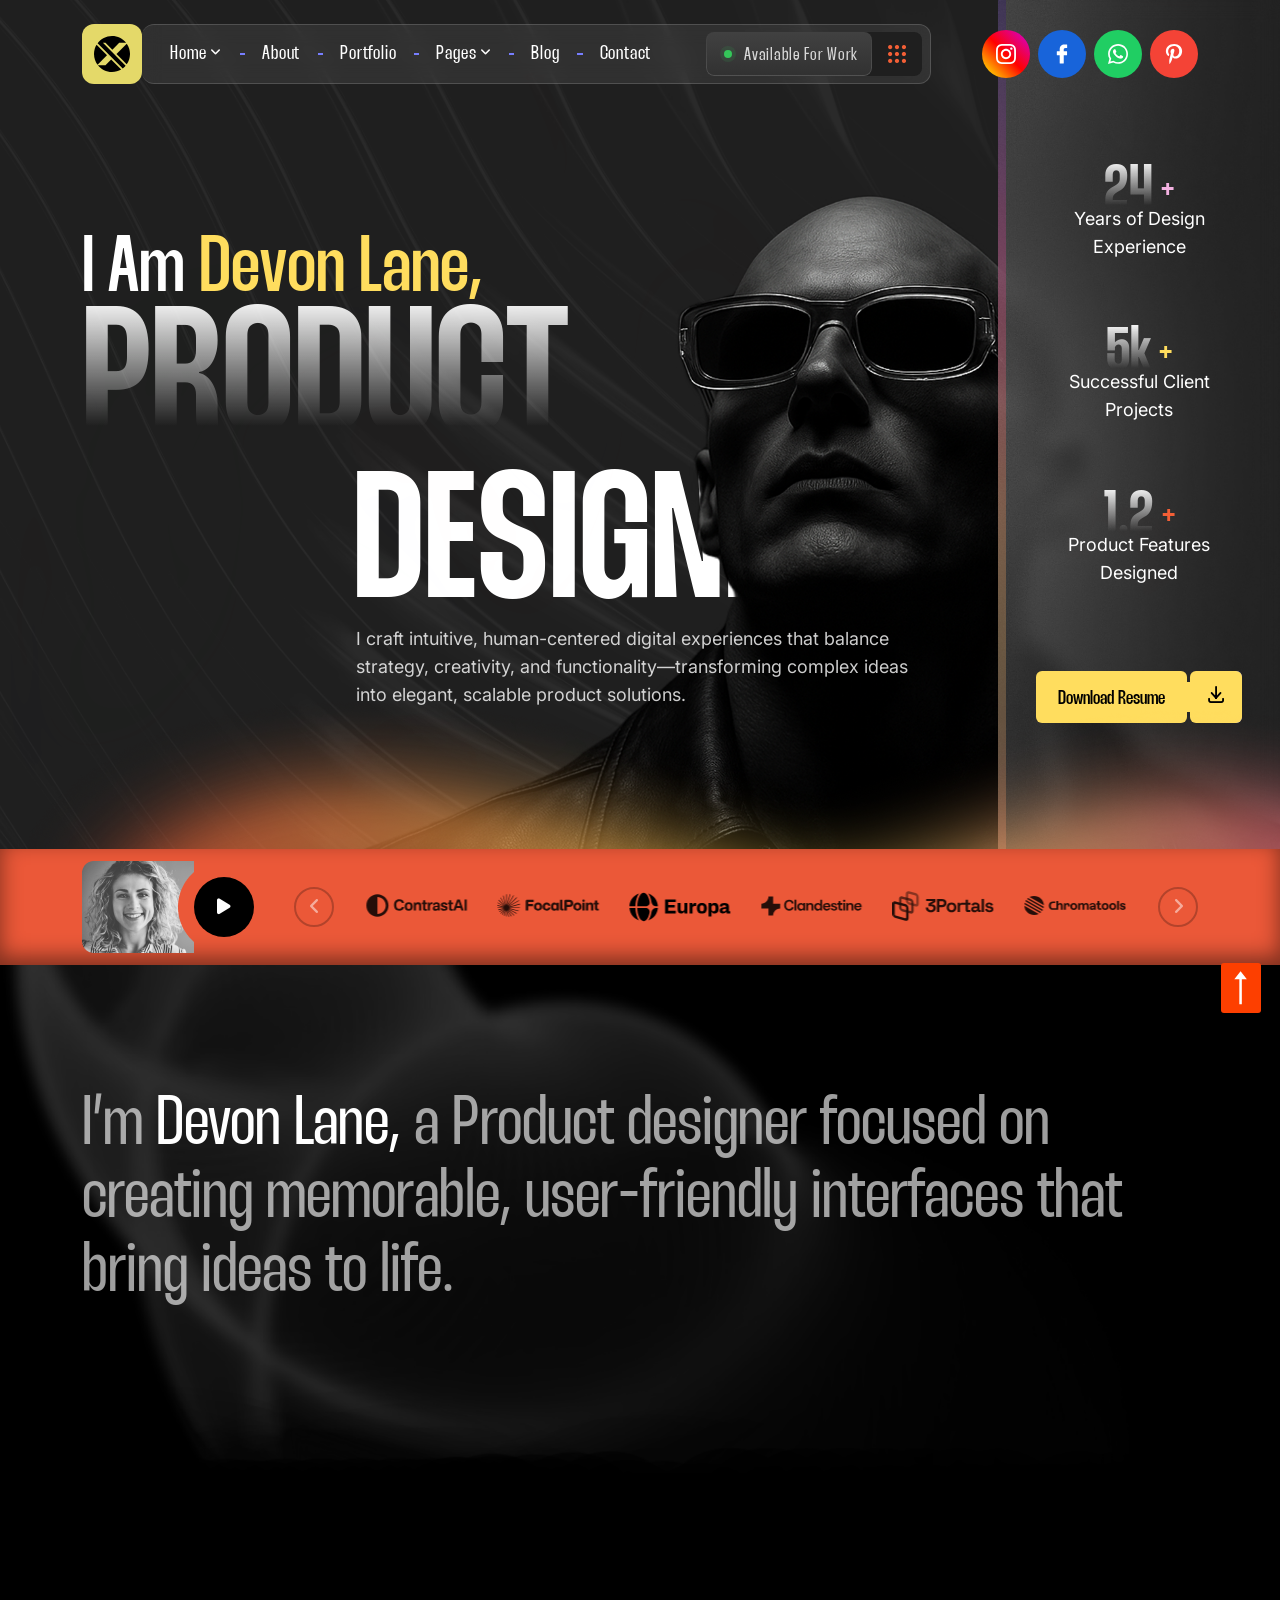
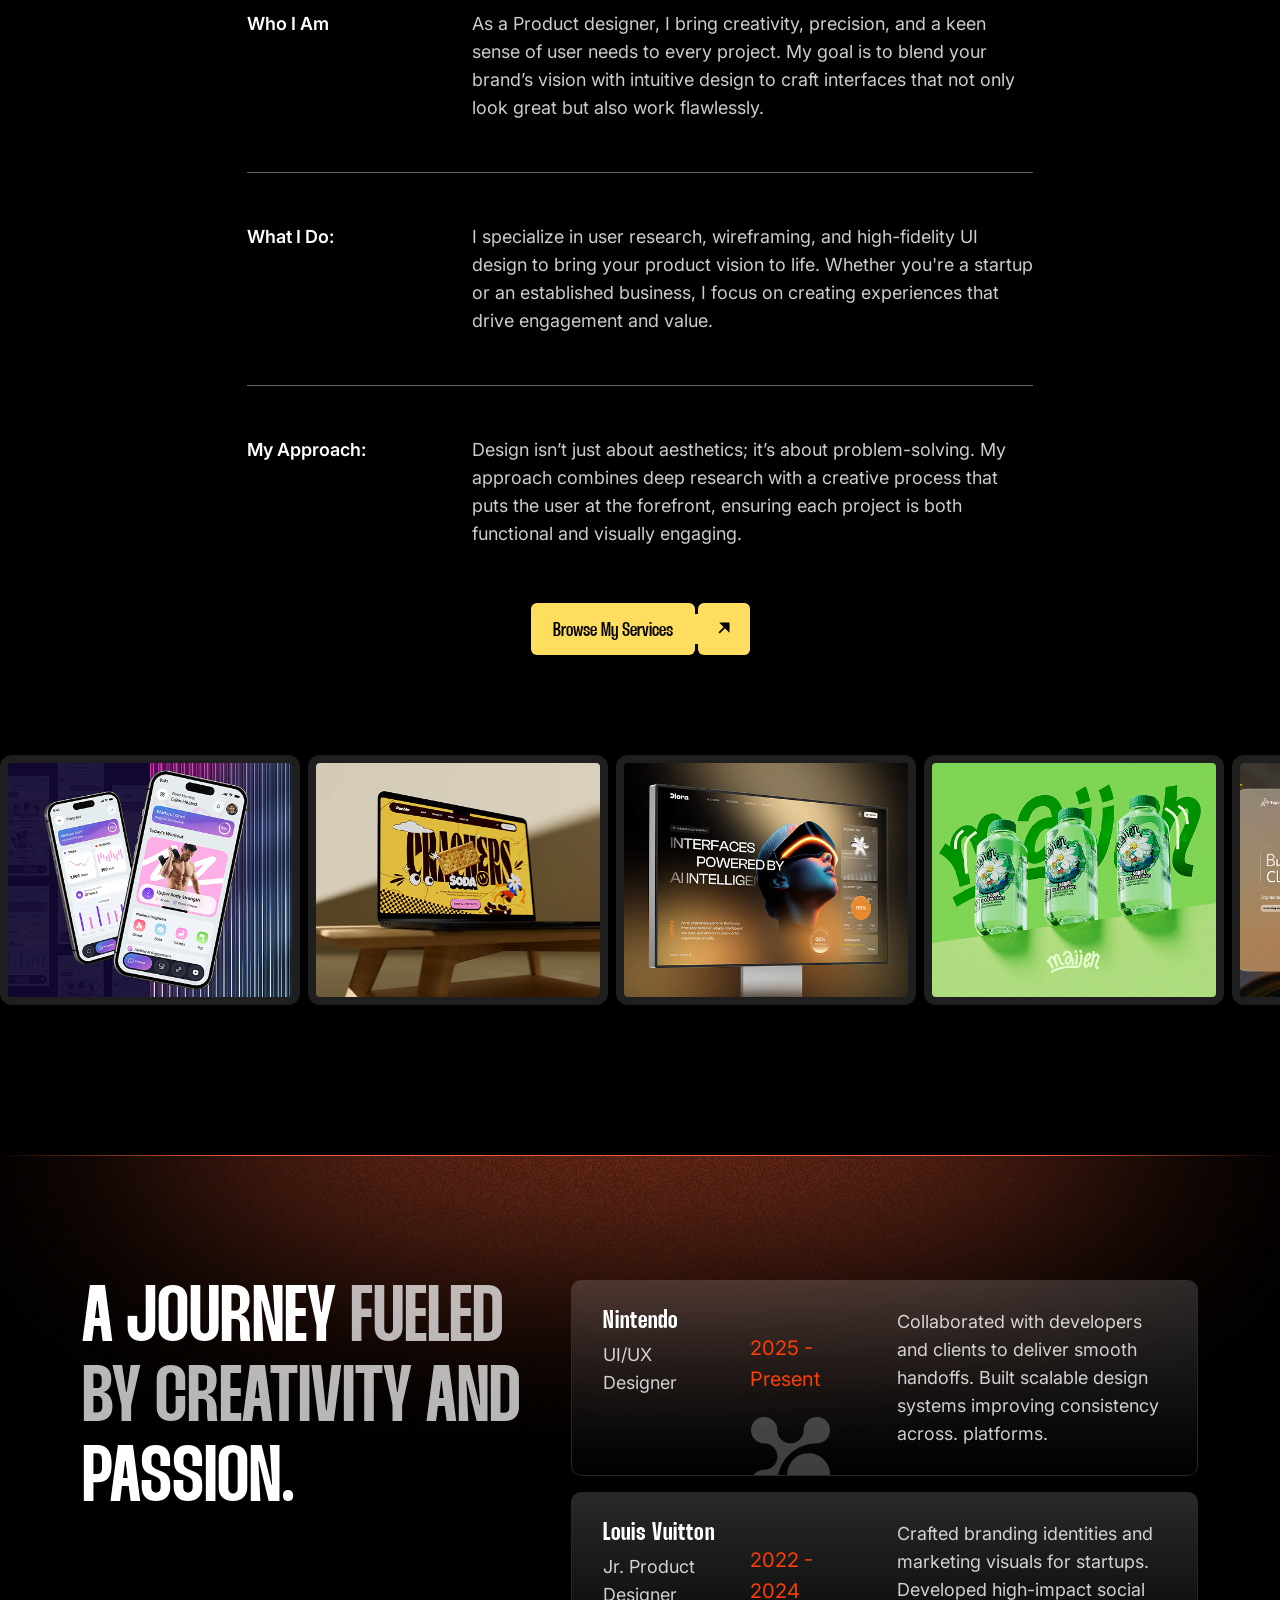
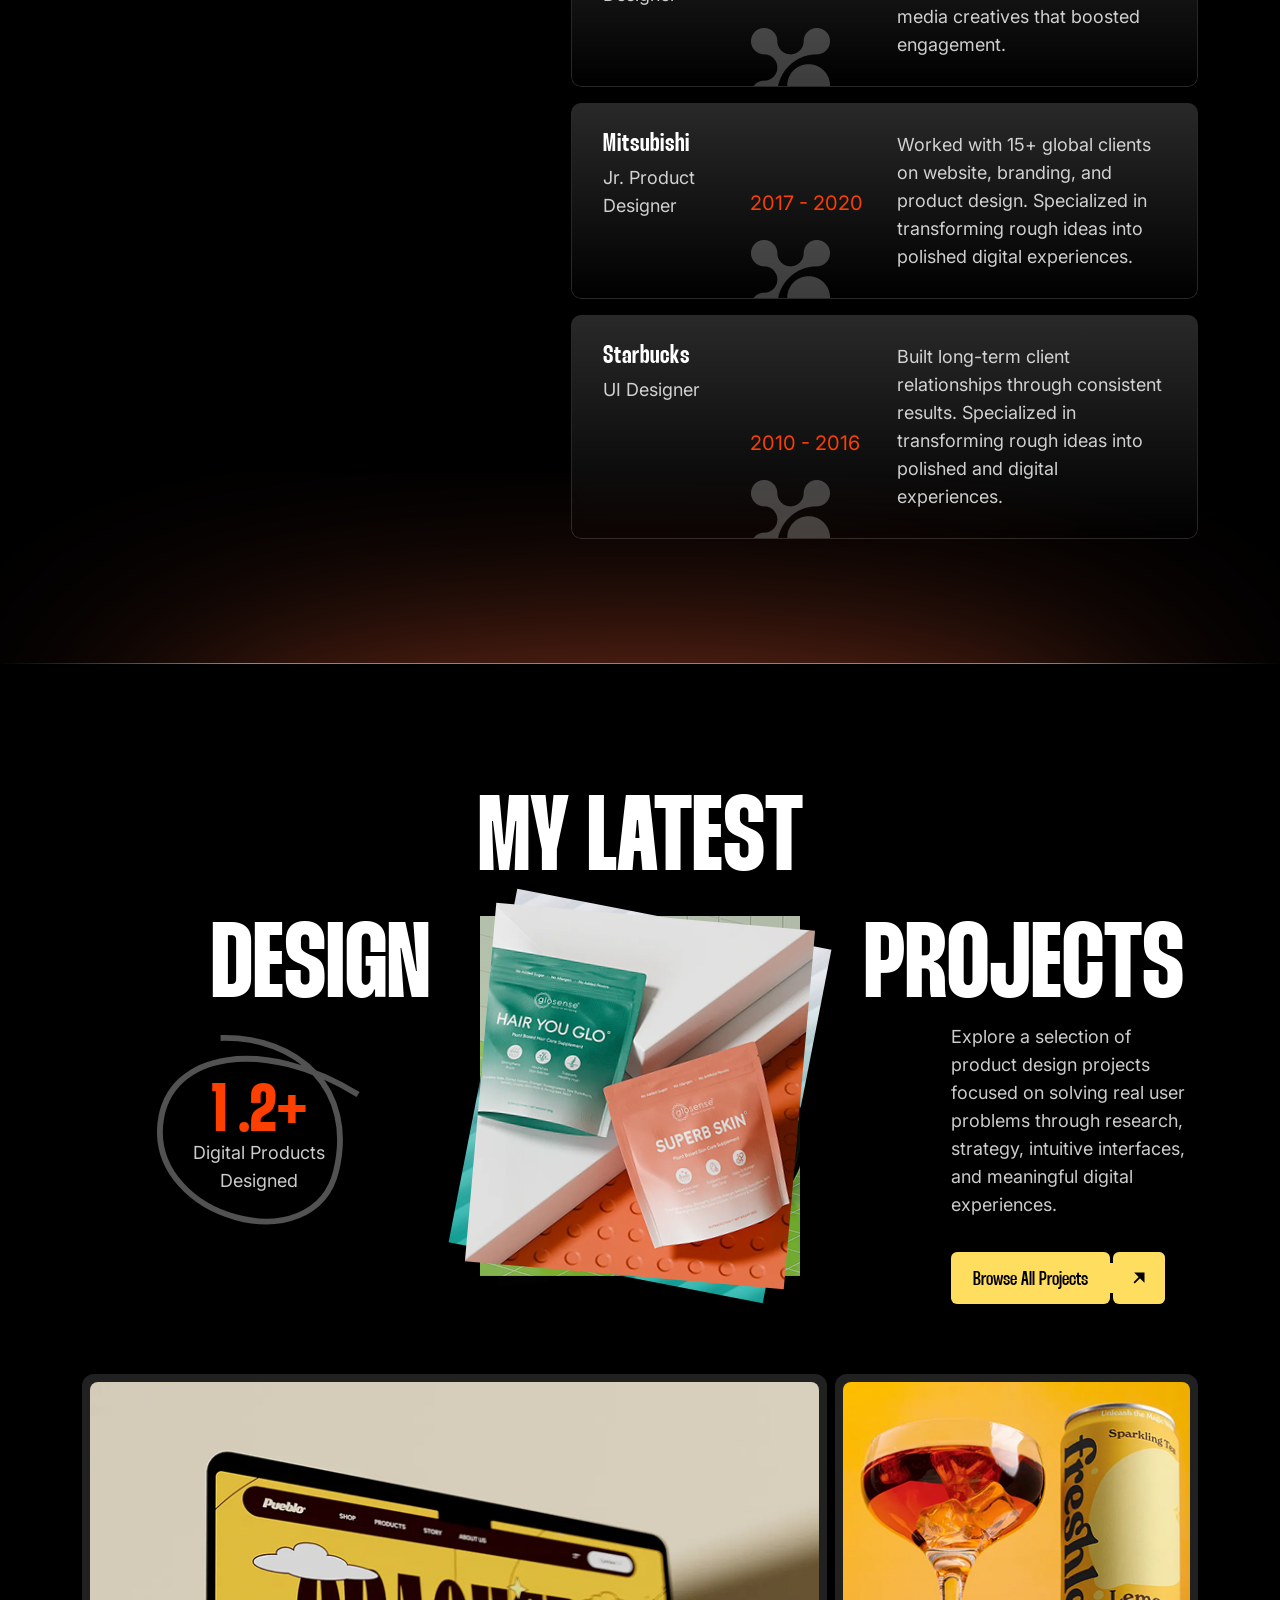
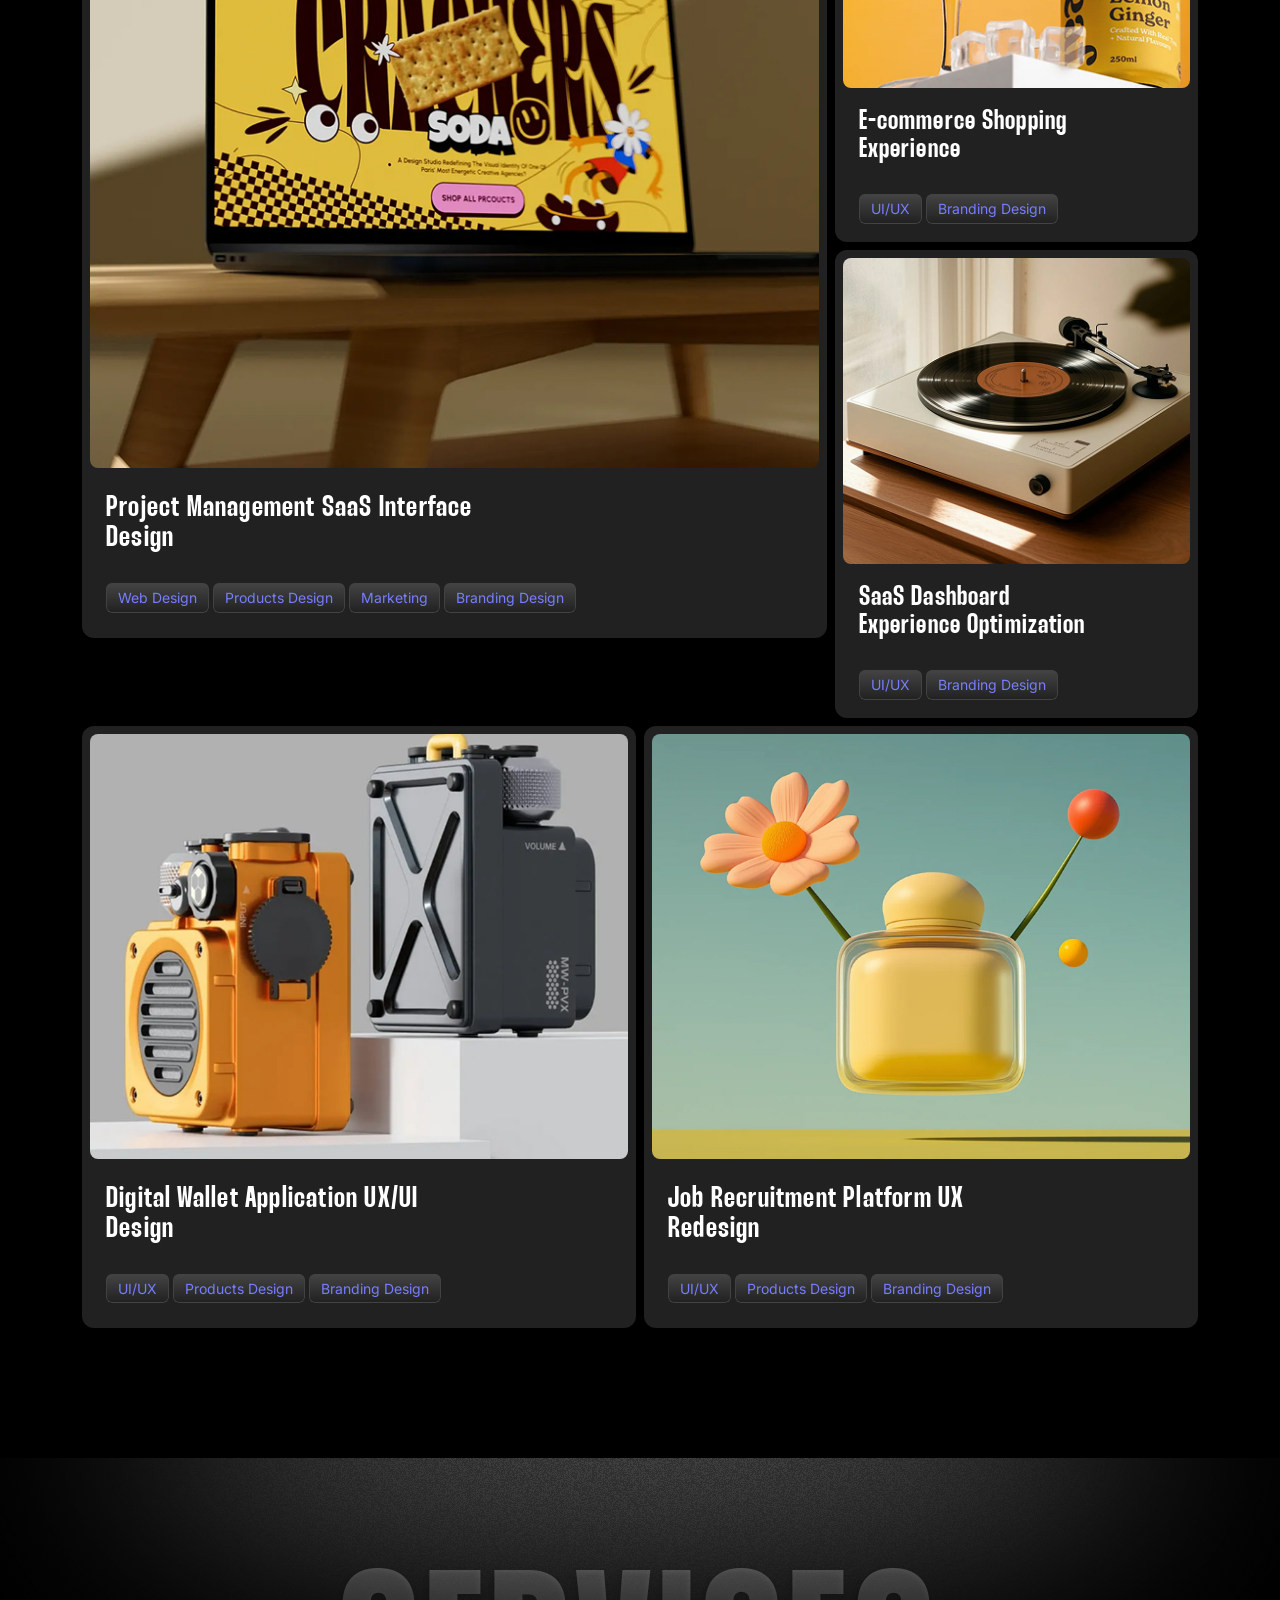
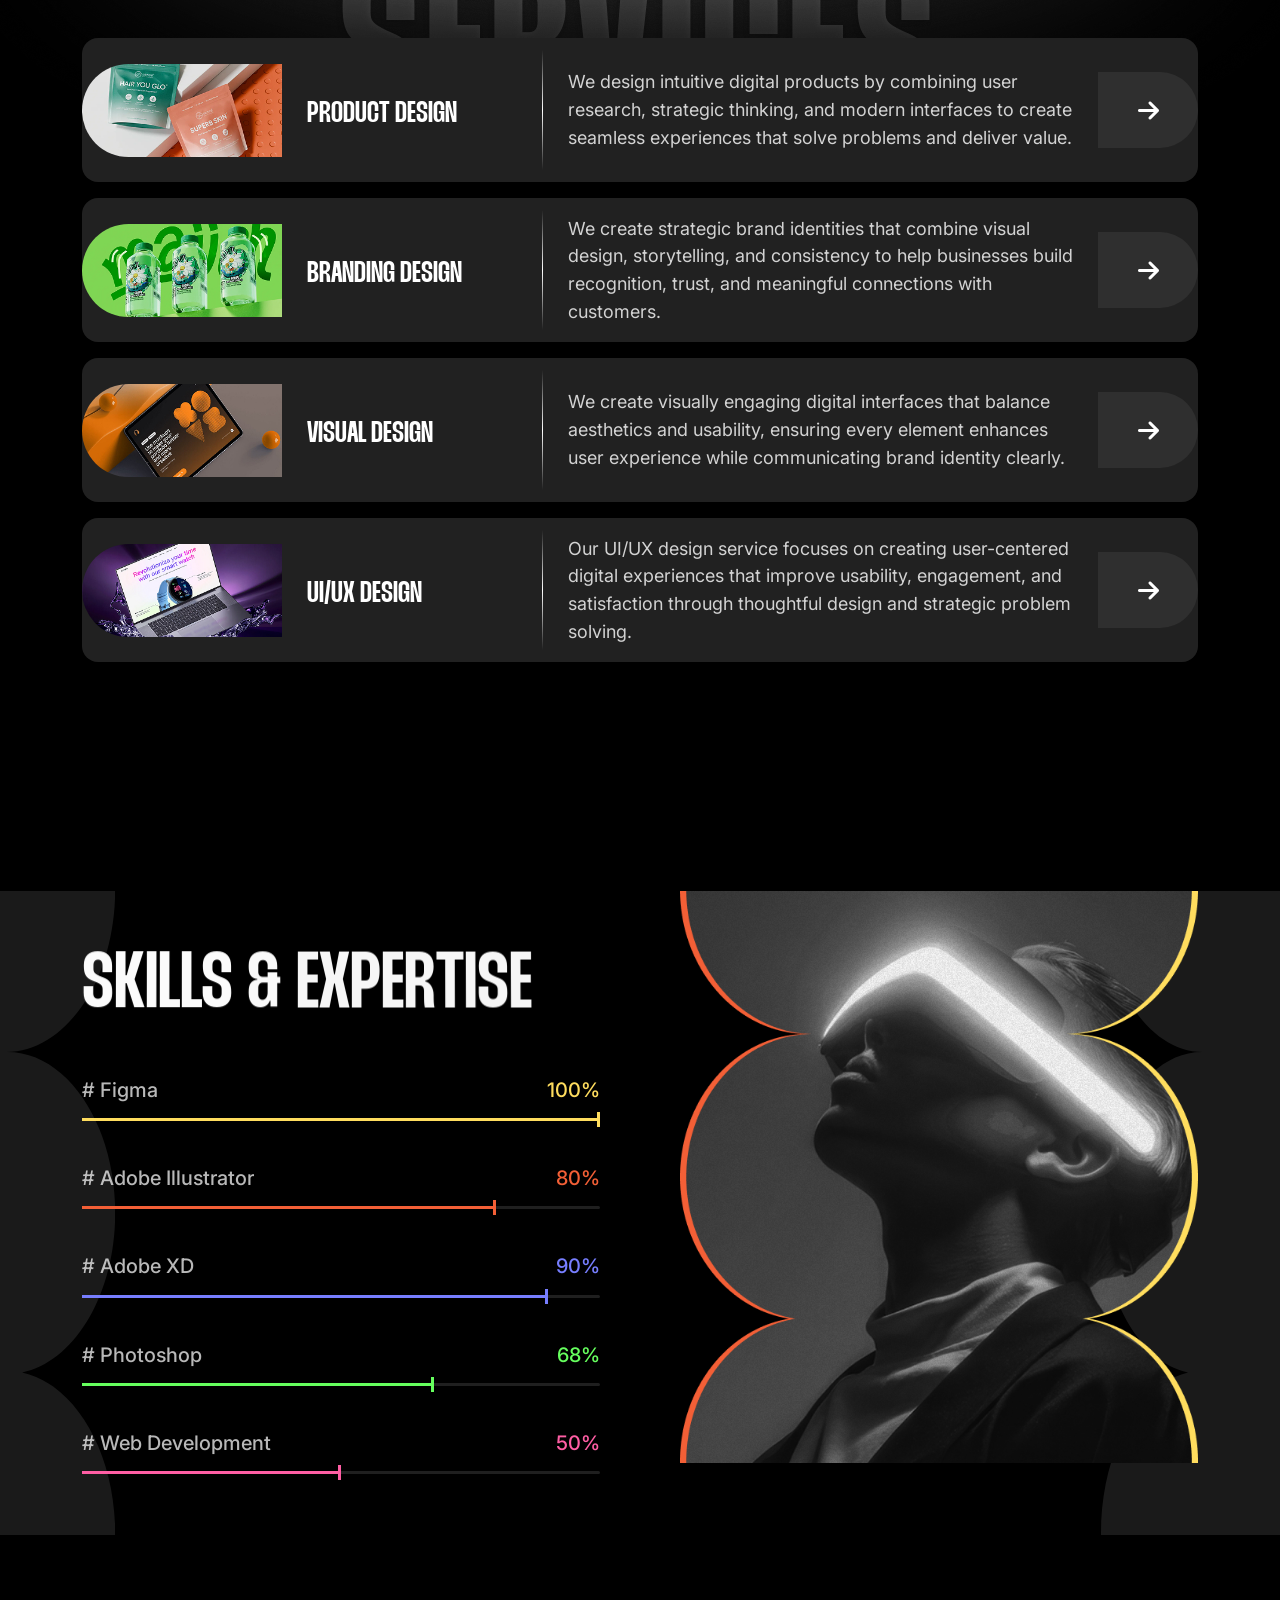
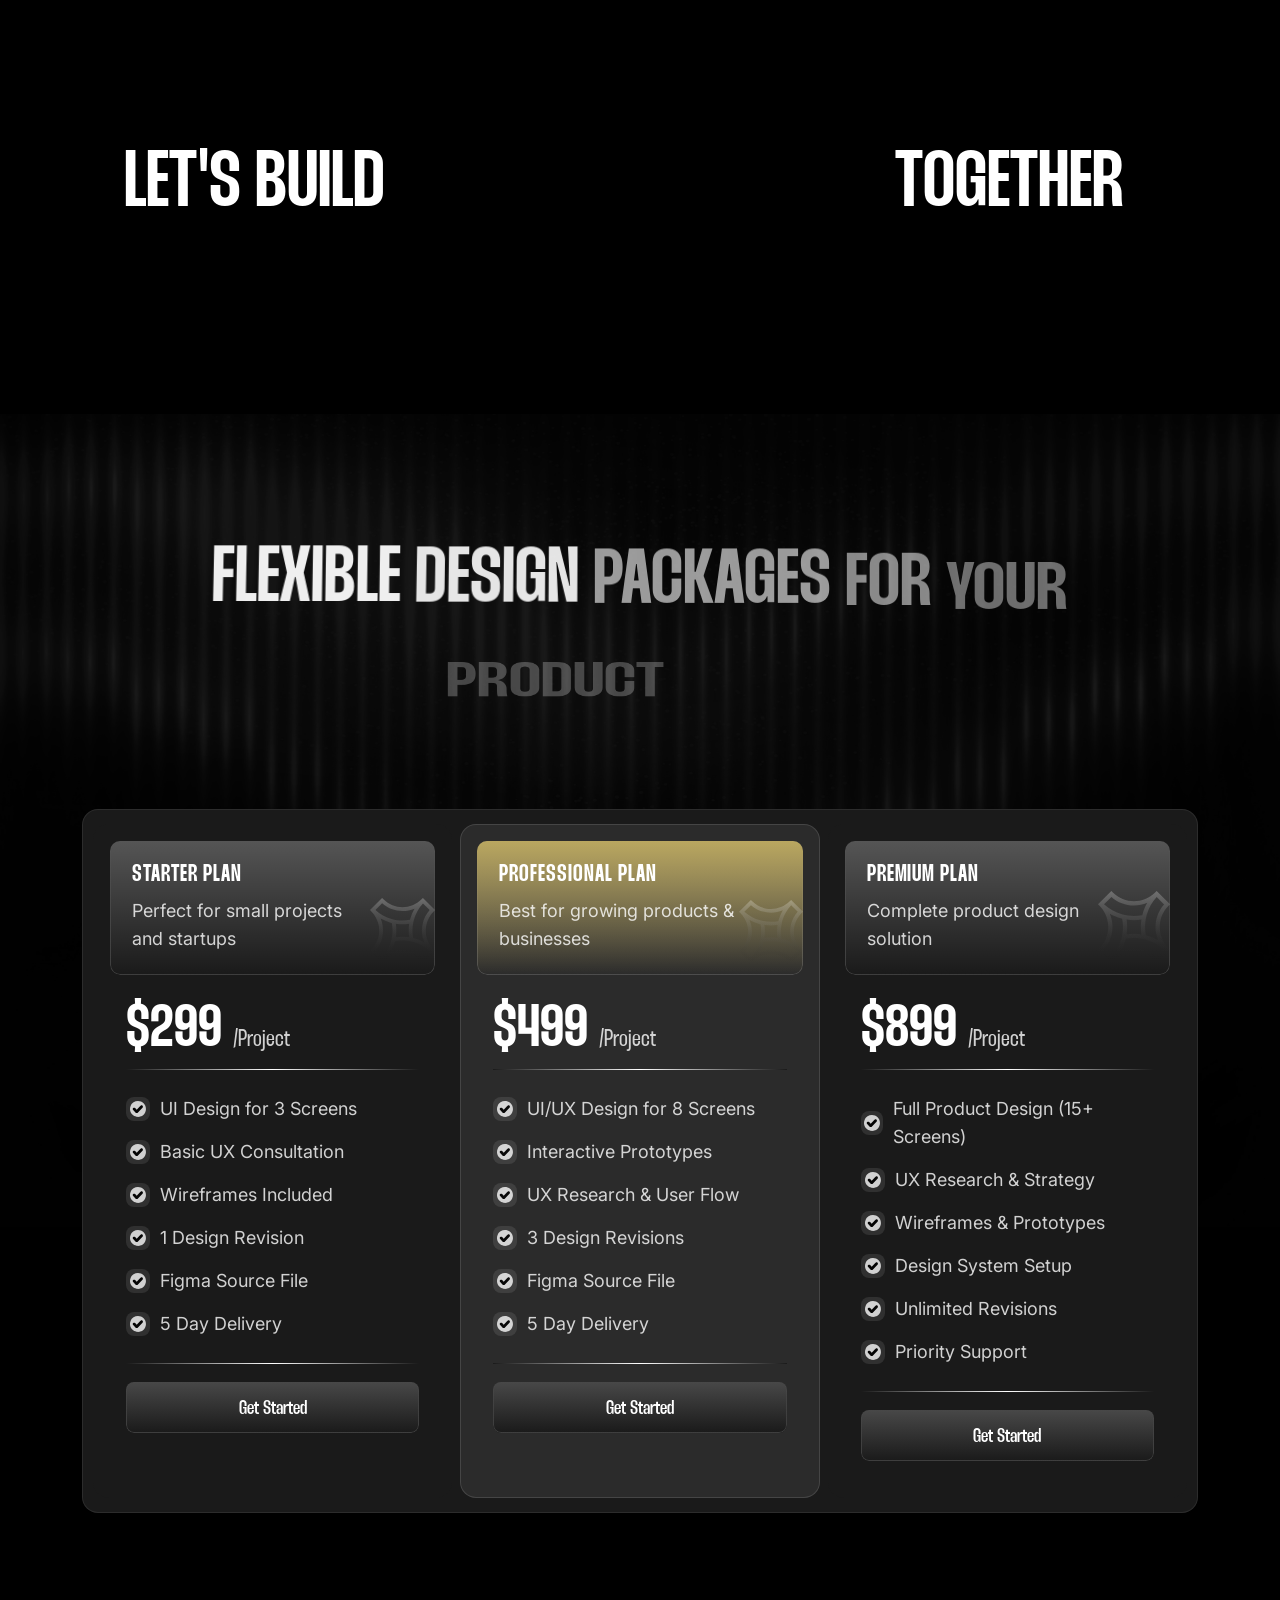
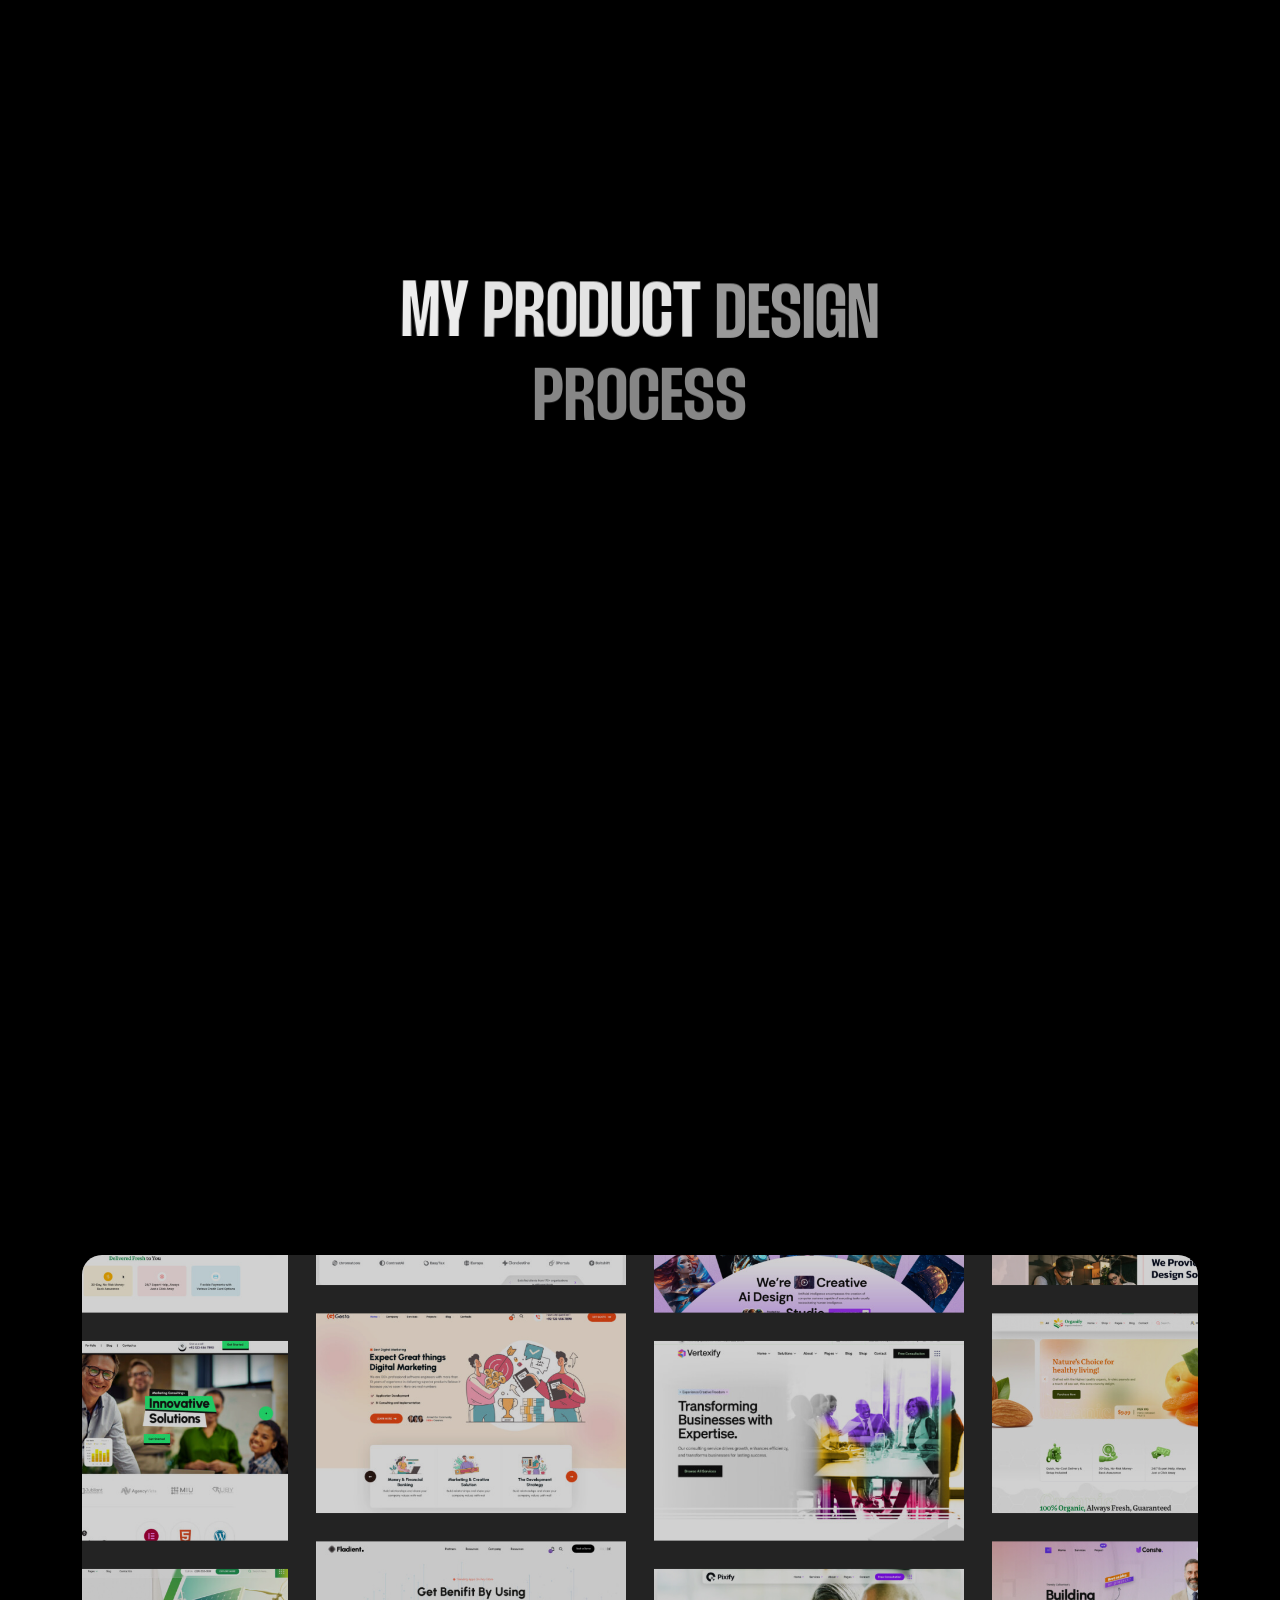
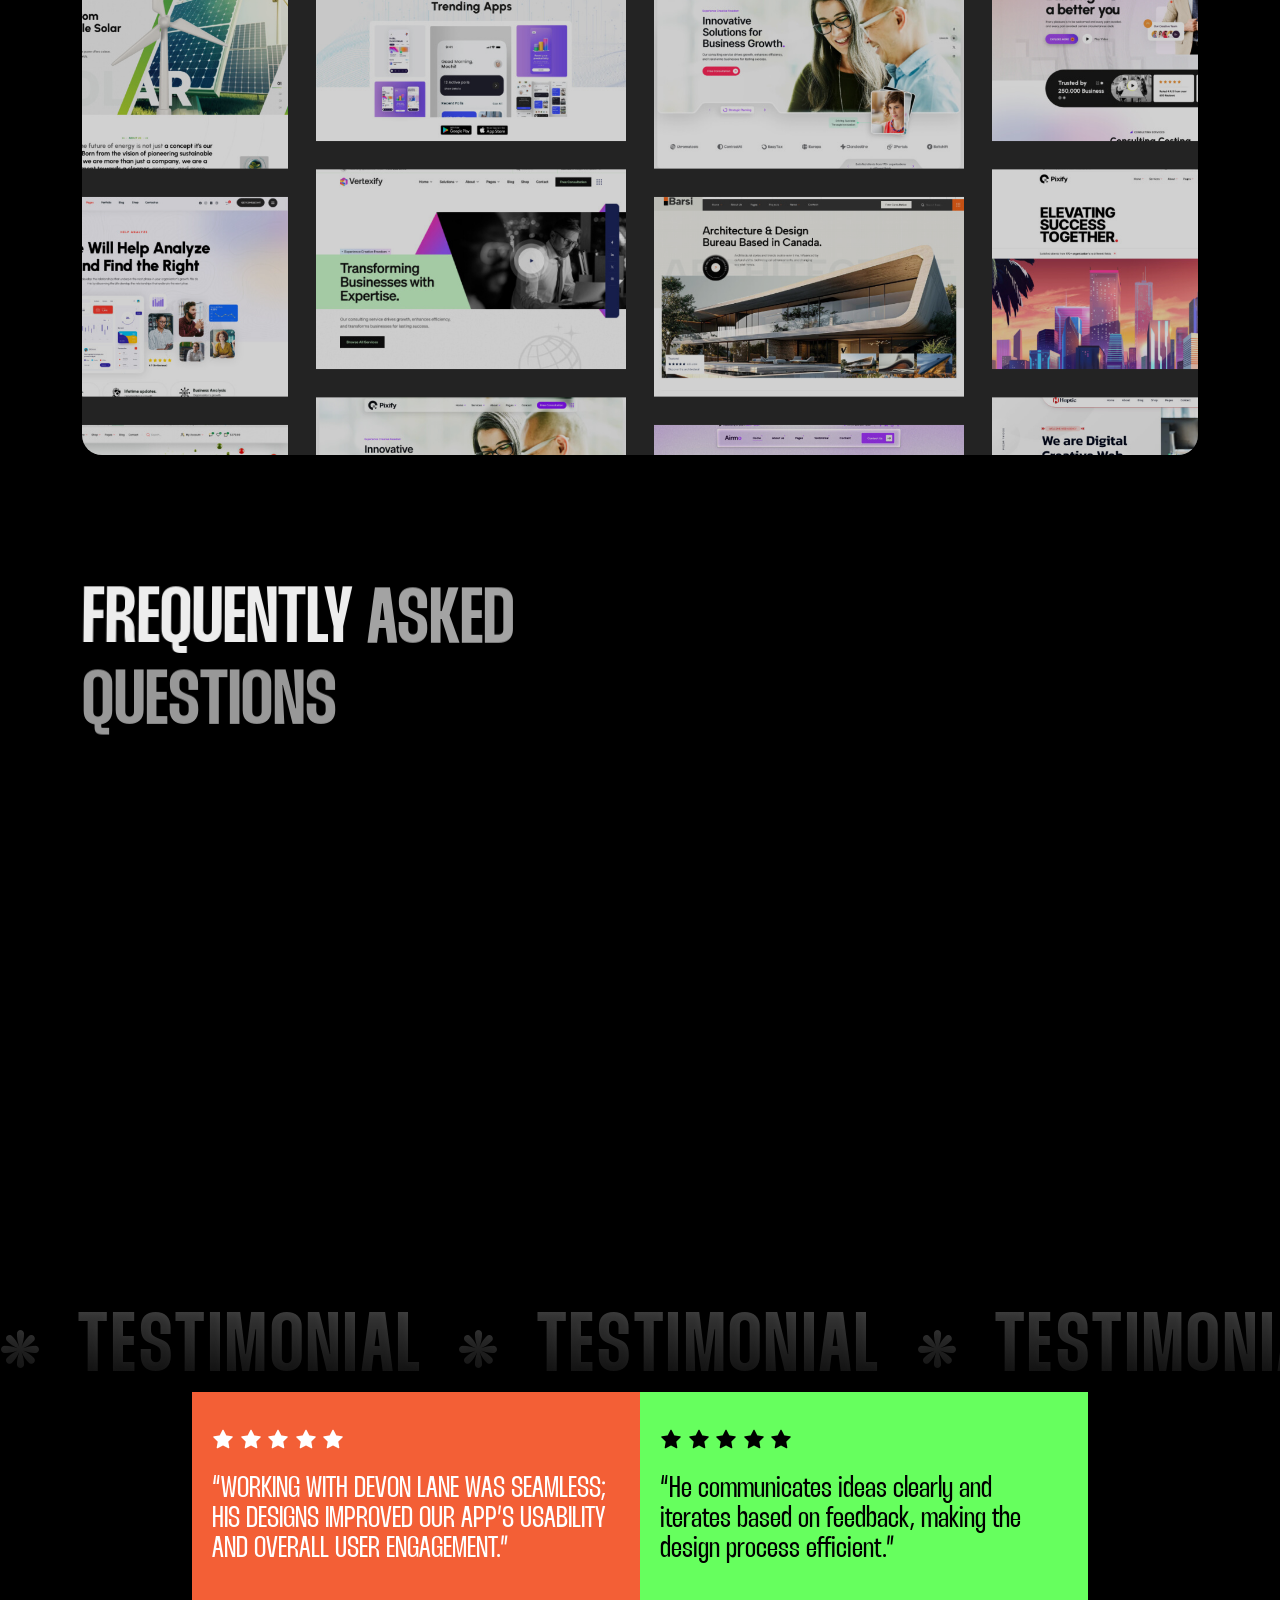
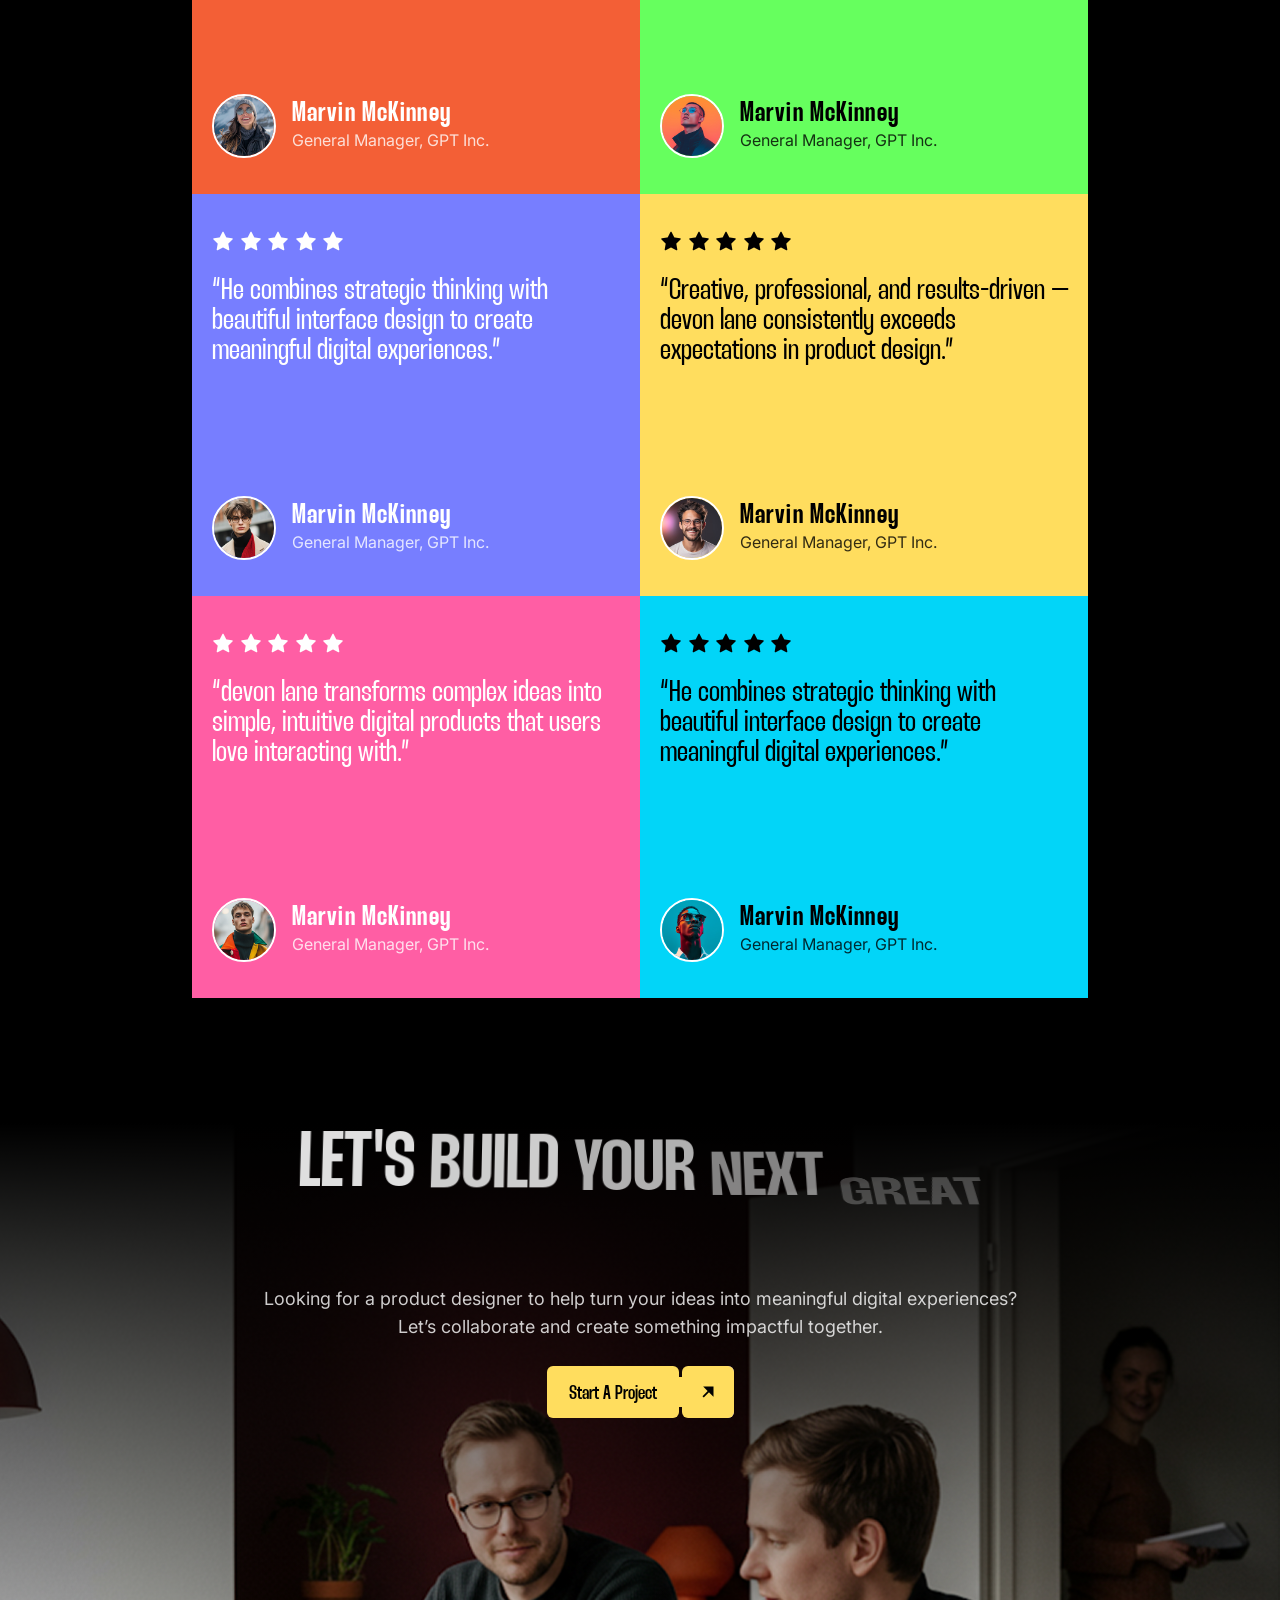
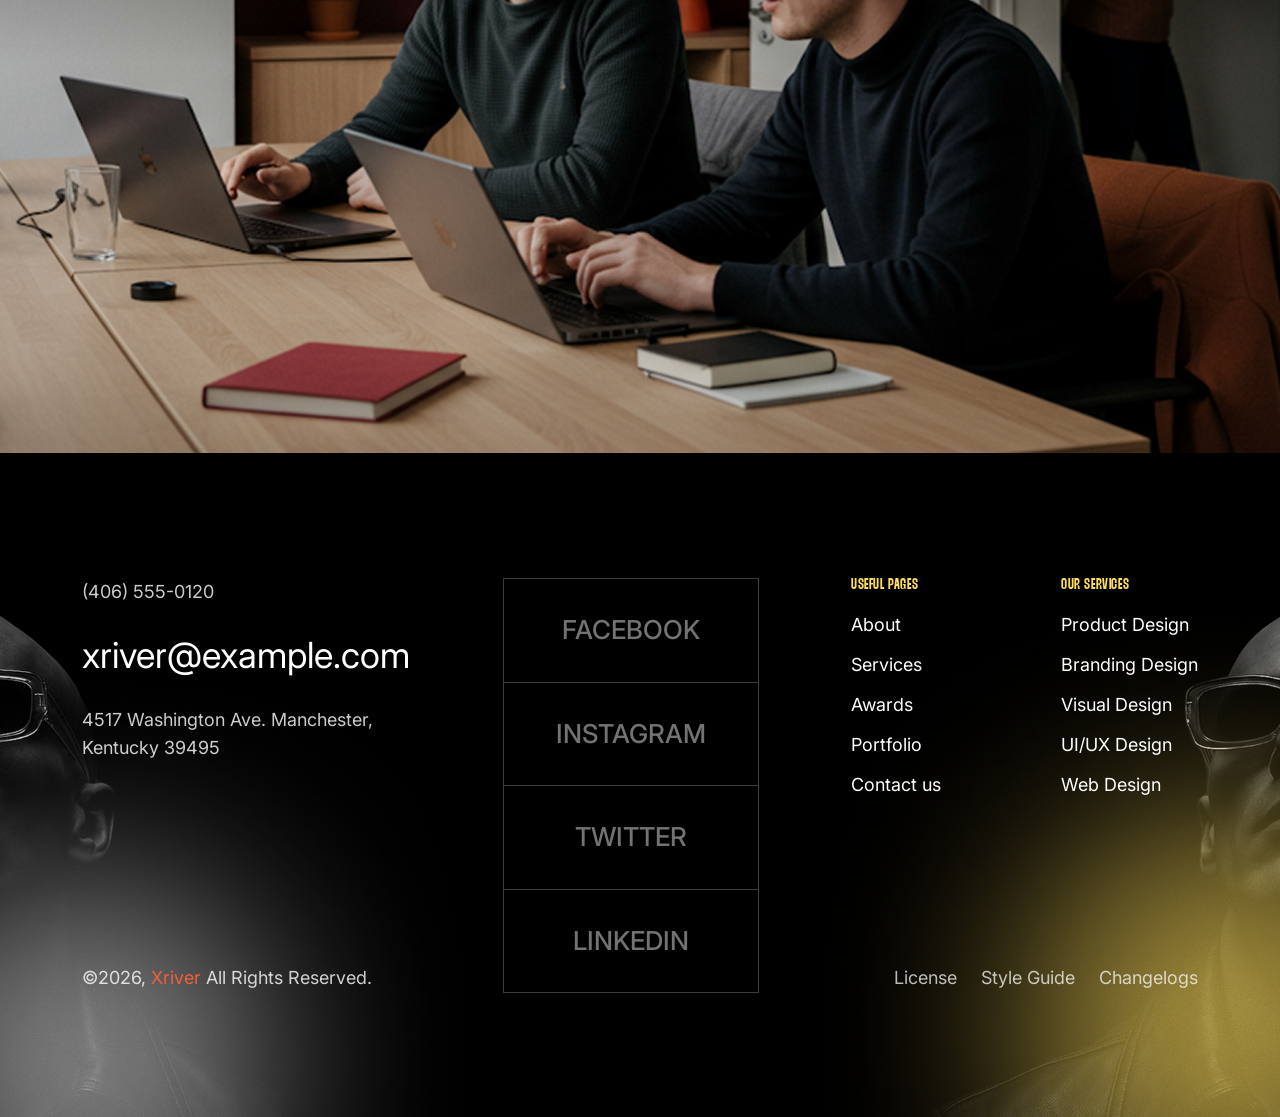
==== commit b452d151: "h3-ready-for-review" ====
--- a/index-2.html
+++ b/index-2.html
@@ -30,7 +30,7 @@
         <div class="xr-home-2-wrapper ">
 
             <!-- start preloader -->
-            <div class="xr-preloader">
+            <div class="xr-preloader has-home-3">
                 <div class="xr-preloader-inner">
                     <h2 class="xr-preloader-text">
                         <span>X</span>
--- a/assets/css/main.css
+++ b/assets/css/main.css
@@ -1648,6 +1648,10 @@
   color: #fff;
   font-size: 16px;
   font-weight: 800;
+  perspective: 2000px;
+  position: relative;
+  z-index: 1;
+  transition: 0.4s var(--xr-cube-2);
 }
 .xr-pr-btn-3 .icon {
   width: 40px;
@@ -1657,11 +1661,36 @@
   justify-content: center;
   background: linear-gradient(214.38deg, #FFFFFF 13.42%, #F2D2FF 66.14%, #434FE3 107.53%);
   border-radius: 50%;
+  transition: 0.4s var(--xr-cube-2);
 }
 .xr-pr-btn-3 .icon i {
   background: var(--xr-clr-gd-3);
   background-clip: text;
   -webkit-text-fill-color: transparent;
+}
+.xr-pr-btn-3::after {
+  content: "";
+  width: 80%;
+  height: 100%;
+  background-color: var(--xr-clr-pr-3);
+  inset: 0;
+  position: absolute;
+  border-radius: 100px;
+  z-index: -1;
+  transform: rotateX(91deg);
+  transform-origin: bottom;
+  margin: 0 auto;
+  transition: 0.4s var(--xr-cube-2);
+}
+.xr-pr-btn-3:hover {
+  color: #fff;
+}
+.xr-pr-btn-3:hover::after {
+  transform: rotateX(0deg);
+  width: 100%;
+}
+.xr-pr-btn-3:hover .icon {
+  transform: rotate(-45deg);
 }
 
 /* 
@@ -2087,7 +2116,7 @@
   transform: scale(0) rotate(10deg);
   opacity: 0;
   color: white;
-  font-family: var(--as-font-1);
+  font-family: var(--xr-font-1);
   font-size: 18px;
   font-weight: 400;
   line-height: 20px;
@@ -2270,6 +2299,18 @@
     width: 100%;
   }
 }
+.xr-preloader:is(.has-home-2) .xr-preloader-text span:nth-child(1) {
+  color: var(--xr-clr-pr-2);
+}
+.xr-preloader:is(.has-home-2) .xr-preloader-line {
+  background: var(--xr-clr-pr-2);
+}
+.xr-preloader:is(.has-home-3) .xr-preloader-text span:nth-child(1) {
+  color: var(--xr-clr-pr-3);
+}
+.xr-preloader:is(.has-home-3) .xr-preloader-line {
+  background: var(--xr-clr-gd-3);
+}
 
 .xr-preloader-text span:nth-child(1) {
   animation-delay: 0.1s;
@@ -2783,6 +2824,12 @@
 .wa-back-to-top:is(.has-home-2) {
   border-color: var(--sk-clr-pr-2);
   color: var(--sk-clr-pr-2);
+}
+.wa-back-to-top:is(.has-home-3) {
+  background: var(--xr-clr-gd-3);
+}
+.wa-back-to-top:is(.has-home-3):hover svg * {
+  fill: var(--xr-clr-pr-3);
 }
 
 /* 
@@ -3349,6 +3396,7 @@
 }
 .xr-main-navigation:is(.xr-header-3-menu) .navbar-nav li .dropdown-menu li {
   padding: 0 30px;
+  background-color: #3B4451;
 }
 .xr-main-navigation:is(.xr-header-3-menu) .navbar-nav li .dropdown-menu li::after {
   display: block;
@@ -3360,7 +3408,7 @@
   right: 0;
 }
 .xr-main-navigation:is(.xr-header-3-menu) .navbar-nav li .dropdown-menu li:hover {
-  background-color: transparent;
+  background-color: #3B4451;
 }
 .xr-main-navigation:is(.xr-header-3-menu) .navbar-nav li .dropdown-menu li .dropdown-menu {
   padding-top: 0;
@@ -4454,9 +4502,15 @@
   padding-top: 157px;
   padding-bottom: 255px;
 }
-@media only screen and (min-width: 768px) and (max-width: 991px), (max-width: 767px) {
+@media only screen and (min-width: 768px) and (max-width: 991px) {
   .xr-hero-3-item {
     padding-top: 150px;
+  }
+}
+@media (max-width: 767px) {
+  .xr-hero-3-item {
+    padding-top: 150px;
+    padding-bottom: 395px;
   }
 }
 .xr-hero-3-item-img {
@@ -4601,6 +4655,10 @@
   display: inline-flex;
   justify-content: center;
   align-items: center;
+  transition: 0.4s var(--xr-cube-2);
+}
+.xr-hero-3-scroll-down:hover {
+  background-color: var(--xr-clr-pr-3);
 }
 .xr-hero-3-social {
   display: inline-flex;
@@ -8665,6 +8723,10 @@
 .xr-projects-3-card-single .title {
   font-size: 40px;
   margin-bottom: 19px;
+  transition: var(--xr-cube-1);
+}
+.xr-projects-3-card-single .title:hover {
+  color: var(--xr-clr-pr-3);
 }
 @media only screen and (min-width: 1200px) and (max-width: 1399px), only screen and (min-width: 992px) and (max-width: 1199px), only screen and (min-width: 768px) and (max-width: 991px), (max-width: 767px) {
   .xr-projects-3-card-single .title {
@@ -8698,6 +8760,9 @@
   padding: 20px 15px;
   background: #000;
 }
+.xr-projects-3-card-single .xr-pr-btn-3::after {
+  border-radius: 10px;
+}
 .xr-projects-3-card-single .img-elm {
   border-radius: 28px;
   height: 640px;
@@ -8711,6 +8776,12 @@
   .xr-projects-3-card-single .img-elm {
     height: 350px;
   }
+}
+.xr-projects-3-card-single .img-elm img {
+  transition: 1s var(--xr-cube-2);
+}
+.xr-projects-3-card-single:hover .img-elm img {
+  transform: scale(1.1);
 }
 @media (min-width: 1800px), only screen and (min-width: 1600px) and (max-width: 1799px), only screen and (min-width: 1400px) and (max-width: 1599px), only screen and (min-width: 1200px) and (max-width: 1399px) {
   .xr-projects-3-pin {
@@ -9550,6 +9621,16 @@
   top: 2%;
   left: 0;
   z-index: -1;
+  perspective: 2000px;
+  transform-style: preserve-3d;
+  overflow: hidden;
+}
+.xr-step-3-hand-1 img {
+  transform: rotateZ(40deg) translateX(-100%);
+  transition: 3s var(--xr-cube-2);
+}
+.xr-step-3-hand-1:is(.active) img {
+  transform: rotateZ(0deg) translateX(0%);
 }
 .xr-step-3-hand-2 {
   width: 27%;
@@ -9557,6 +9638,16 @@
   right: 0;
   top: 2%;
   z-index: -1;
+  perspective: 2000px;
+  transform-style: preserve-3d;
+  overflow: hidden;
+}
+.xr-step-3-hand-2 img {
+  transform: rotateZ(-40deg) translateX(100%);
+  transition: 3s var(--xr-cube-2);
+}
+.xr-step-3-hand-2:is(.active) img {
+  transform: rotateZ(0deg) translateX(0%);
 }
 .xr-step-3-glow {
   width: 30%;
@@ -10963,12 +11054,23 @@
 .xr-video-3-area {
   position: relative;
   z-index: 1;
+  height: 100vh;
+}
+@media only screen and (min-width: 1400px) and (max-width: 1599px), only screen and (min-width: 1200px) and (max-width: 1399px), only screen and (min-width: 992px) and (max-width: 1199px), only screen and (min-width: 768px) and (max-width: 991px), (max-width: 767px) {
+  .xr-video-3-area {
+    height: auto;
+  }
 }
 .xr-video-3-elm {
   width: 100%;
   height: 100vh;
   mask-size: 100% 100%;
   mask-position: center center;
+}
+@media only screen and (min-width: 1400px) and (max-width: 1599px), only screen and (min-width: 1200px) and (max-width: 1399px), only screen and (min-width: 992px) and (max-width: 1199px), only screen and (min-width: 768px) and (max-width: 991px), (max-width: 767px) {
+  .xr-video-3-elm {
+    height: auto;
+  }
 }
 
 /* 
@@ -11132,6 +11234,19 @@
   display: flex;
   align-items: center;
   justify-content: center;
+  position: relative;
+  z-index: 1;
+}
+.xr-showcase-3-area::after {
+  content: "";
+  position: absolute;
+  width: 100%;
+  height: 28px;
+  background: linear-gradient(135deg, #EF31BF 0%, #2754E9 100%);
+  filter: blur(40px);
+  top: 0;
+  left: 0;
+  z-index: -1;
 }
 @media only screen and (min-width: 992px) and (max-width: 1199px), only screen and (min-width: 768px) and (max-width: 991px), (max-width: 767px) {
   .xr-showcase-3-area {
@@ -11246,6 +11361,10 @@
 .xr-showcase-3-content .xr-pr-btn-3 .icon i {
   -webkit-text-fill-color: #fff;
 }
+.xr-showcase-3-content .xr-pr-btn-3:hover {
+  color: #fff;
+  border-color: transparent;
+}
 
 .xr-showcase-3-wrap.active .xr-showcase-3-img {
   transition: 0.4s;
@@ -12005,11 +12124,15 @@
   font-family: var(--xr-font-2);
   letter-spacing: -2%;
   margin-bottom: 14px;
+  transition: var(--xr-cube-1);
 }
 @media only screen and (min-width: 1200px) and (max-width: 1399px), only screen and (min-width: 992px) and (max-width: 1199px), only screen and (min-width: 768px) and (max-width: 991px), (max-width: 767px) {
   .xr-blog-3-item .back-title {
     font-size: 22px;
   }
+}
+.xr-blog-3-item .back-title:hover {
+  color: var(--xr-clr-pr-3);
 }
 .xr-blog-3-item .disc {
   opacity: 80%;
@@ -12500,9 +12623,31 @@
 /* 
     footer-3-start
 */
+.xr-footer-3-area {
+  border-radius: 32px 32px 0 0;
+  overflow: hidden;
+}
 .xr-footer-3-top {
   background-color: #000;
   border-radius: 32px;
+  position: relative;
+  z-index: 1;
+  margin-bottom: 350px;
+}
+@media only screen and (min-width: 1400px) and (max-width: 1599px) {
+  .xr-footer-3-top {
+    margin-bottom: 280px;
+  }
+}
+@media only screen and (min-width: 1200px) and (max-width: 1399px) {
+  .xr-footer-3-top {
+    margin-bottom: 250px;
+  }
+}
+@media only screen and (min-width: 992px) and (max-width: 1199px), only screen and (min-width: 768px) and (max-width: 991px), (max-width: 767px) {
+  .xr-footer-3-top {
+    margin-bottom: -50px;
+  }
 }
 .xr-footer-3-cta {
   display: flex;
@@ -12519,11 +12664,26 @@
   max-width: 600px;
   line-height: 1.2;
 }
+@media only screen and (min-width: 1400px) and (max-width: 1599px) {
+  .xr-footer-3-cta-title {
+    font-size: 72px;
+  }
+}
+@media only screen and (min-width: 1200px) and (max-width: 1399px), only screen and (min-width: 992px) and (max-width: 1199px), only screen and (min-width: 768px) and (max-width: 991px), (max-width: 767px) {
+  .xr-footer-3-cta-title {
+    font-size: 36px;
+  }
+}
 .xr-footer-3-cta-btn {
   flex: 0 0 auto;
   max-width: 664px;
   width: 100%;
   margin-bottom: 20px;
+}
+@media only screen and (min-width: 1400px) and (max-width: 1599px), only screen and (min-width: 1200px) and (max-width: 1399px), only screen and (min-width: 992px) and (max-width: 1199px), only screen and (min-width: 768px) and (max-width: 991px), (max-width: 767px) {
+  .xr-footer-3-cta-btn {
+    max-width: 220px;
+  }
 }
 .xr-footer-3-cta-btn .xr-pr-btn-3 {
   background: #2754E9;
@@ -12545,10 +12705,26 @@
   gap: 160px;
   flex-wrap: wrap;
 }
+@media only screen and (min-width: 1400px) and (max-width: 1599px), only screen and (min-width: 1200px) and (max-width: 1399px), only screen and (min-width: 992px) and (max-width: 1199px), only screen and (min-width: 768px) and (max-width: 991px), (max-width: 767px) {
+  .xr-footer-3-wrap {
+    gap: 50px;
+  }
+}
 .xr-footer-3-widget:last-child {
   margin-left: auto;
   max-width: 420px;
   width: 100%;
+}
+@media only screen and (min-width: 1200px) and (max-width: 1399px), only screen and (min-width: 992px) and (max-width: 1199px) {
+  .xr-footer-3-widget:last-child {
+    max-width: 230px;
+  }
+}
+@media only screen and (min-width: 768px) and (max-width: 991px), (max-width: 767px) {
+  .xr-footer-3-widget:last-child {
+    max-width: 230px;
+    margin-left: 0;
+  }
 }
 .xr-footer-3-widget-title {
   font-size: 22px;
@@ -12654,6 +12830,90 @@
   color: var(--xr-clr-pr-3);
   opacity: 1;
 }
+.xr-footer-3-copyright {
+  padding-top: 100px;
+  padding-bottom: 10px;
+  position: fixed;
+  bottom: 0;
+  width: 100%;
+  z-index: -1;
+  border-radius: 32px 32px 0 0;
+}
+@media only screen and (min-width: 992px) and (max-width: 1199px), only screen and (min-width: 768px) and (max-width: 991px), (max-width: 767px) {
+  .xr-footer-3-copyright {
+    position: unset;
+  }
+}
+.xr-footer-3-copyright-content .subtitle {
+  font-size: 56px;
+  font-weight: 700;
+  letter-spacing: -0.02em;
+  line-height: 1;
+  margin-bottom: -10px;
+}
+@media only screen and (min-width: 1400px) and (max-width: 1599px) {
+  .xr-footer-3-copyright-content .subtitle {
+    font-size: 50px;
+  }
+}
+@media only screen and (min-width: 1200px) and (max-width: 1399px) {
+  .xr-footer-3-copyright-content .subtitle {
+    font-size: 40px;
+  }
+}
+@media only screen and (min-width: 992px) and (max-width: 1199px) {
+  .xr-footer-3-copyright-content .subtitle {
+    font-size: 30px;
+  }
+}
+@media only screen and (min-width: 768px) and (max-width: 991px) {
+  .xr-footer-3-copyright-content .subtitle {
+    font-size: 25px;
+  }
+}
+@media (max-width: 767px) {
+  .xr-footer-3-copyright-content .subtitle {
+    font-size: 20px;
+    margin-bottom: 0px;
+  }
+}
+.xr-footer-3-copyright-content .title {
+  font-size: 256px;
+  font-weight: 700;
+  letter-spacing: -0.05em;
+  line-height: 1;
+  mix-blend-mode: exclusion;
+}
+@media only screen and (min-width: 1400px) and (max-width: 1599px) {
+  .xr-footer-3-copyright-content .title {
+    font-size: 186px;
+  }
+}
+@media only screen and (min-width: 1200px) and (max-width: 1399px) {
+  .xr-footer-3-copyright-content .title {
+    font-size: 160px;
+  }
+}
+@media only screen and (min-width: 992px) and (max-width: 1199px) {
+  .xr-footer-3-copyright-content .title {
+    font-size: 140px;
+  }
+}
+@media only screen and (min-width: 768px) and (max-width: 991px) {
+  .xr-footer-3-copyright-content .title {
+    font-size: 120px;
+  }
+}
+@media (max-width: 767px) {
+  .xr-footer-3-copyright-content .title {
+    font-size: 60px;
+  }
+}
+@media only screen and (min-width: 576px) and (max-width: 767px) {
+  .xr-footer-3-copyright-content .title {
+    font-size: 100px;
+  }
+}
 
 /* 
     footer-3-end
@@ -12677,6 +12937,12 @@
 }
 .xr-home-3 .wa-cursor::before {
   background: var(--xr-clr-gd-3);
+}
+
+.xr-home-3-bg-clr {
+  background-color: #ECECEC;
+  position: relative;
+  z-index: 2;
 }
 
 .sk-home-2 {
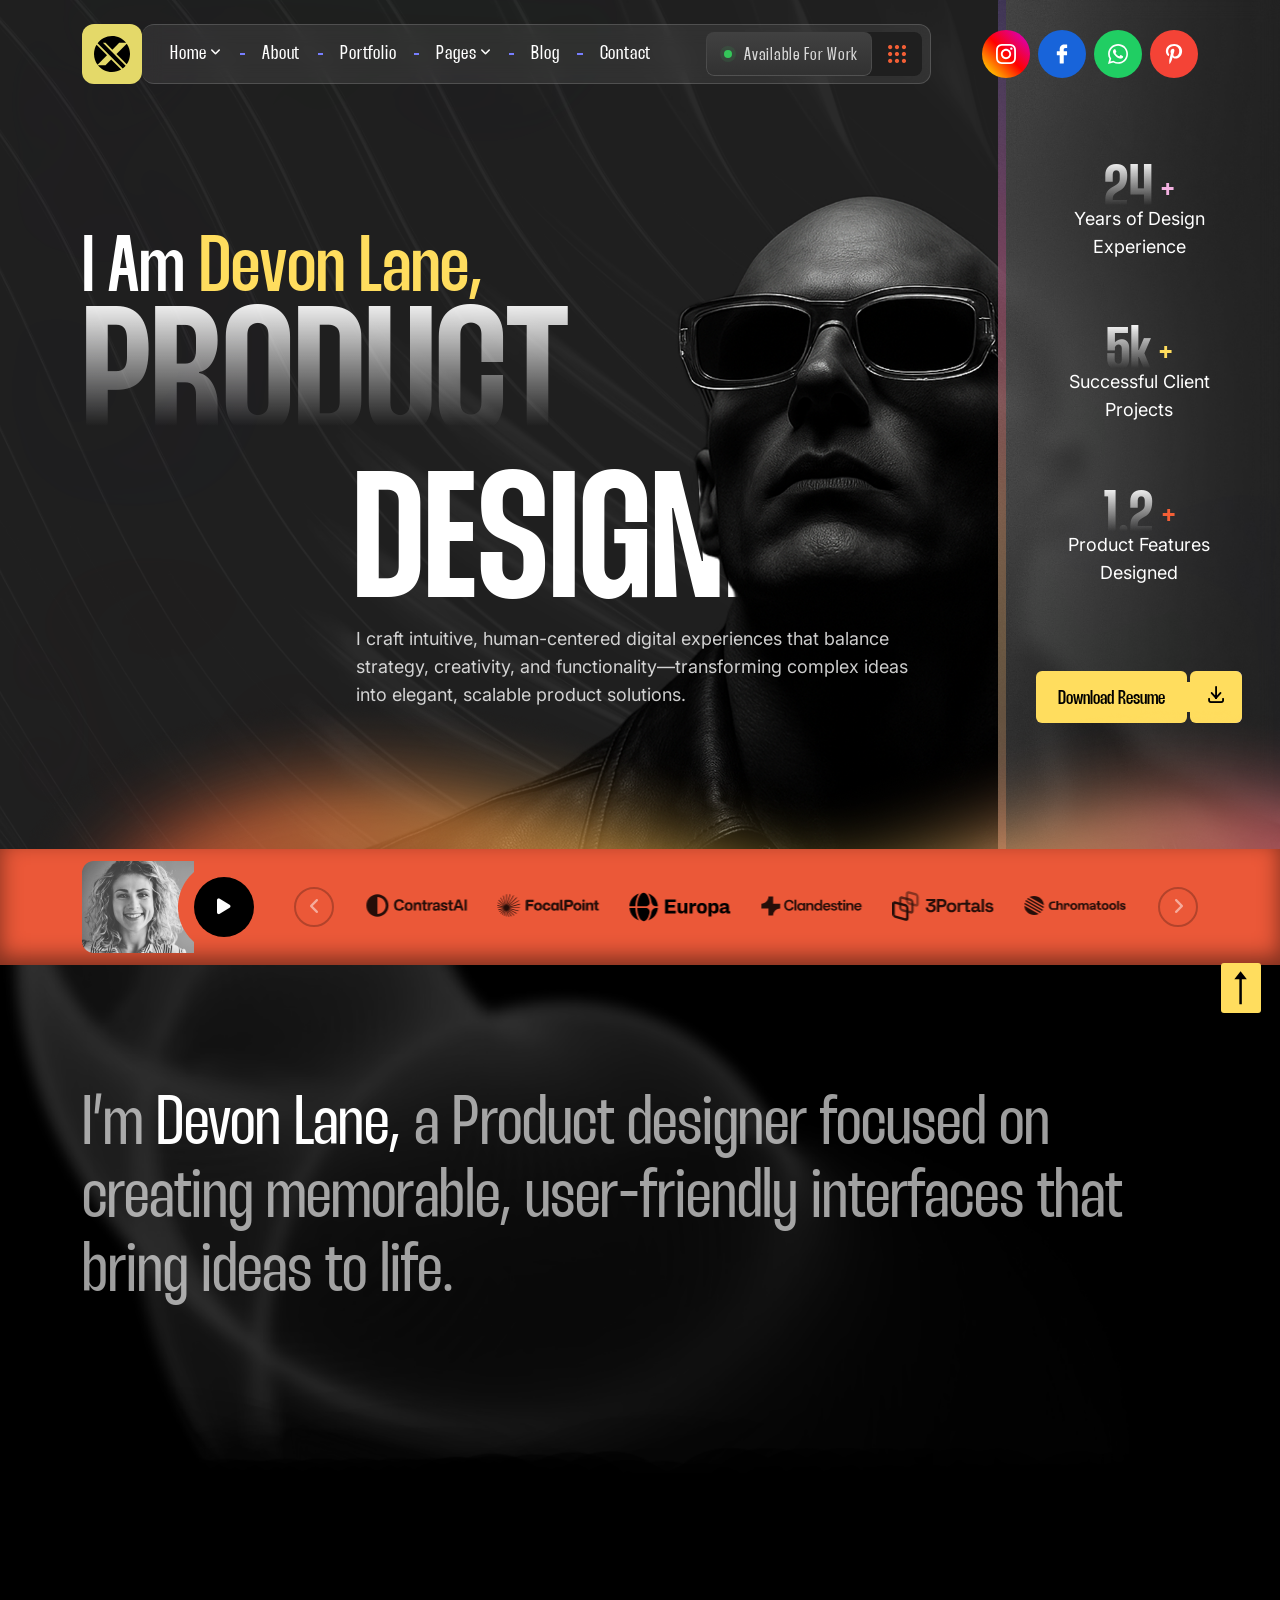
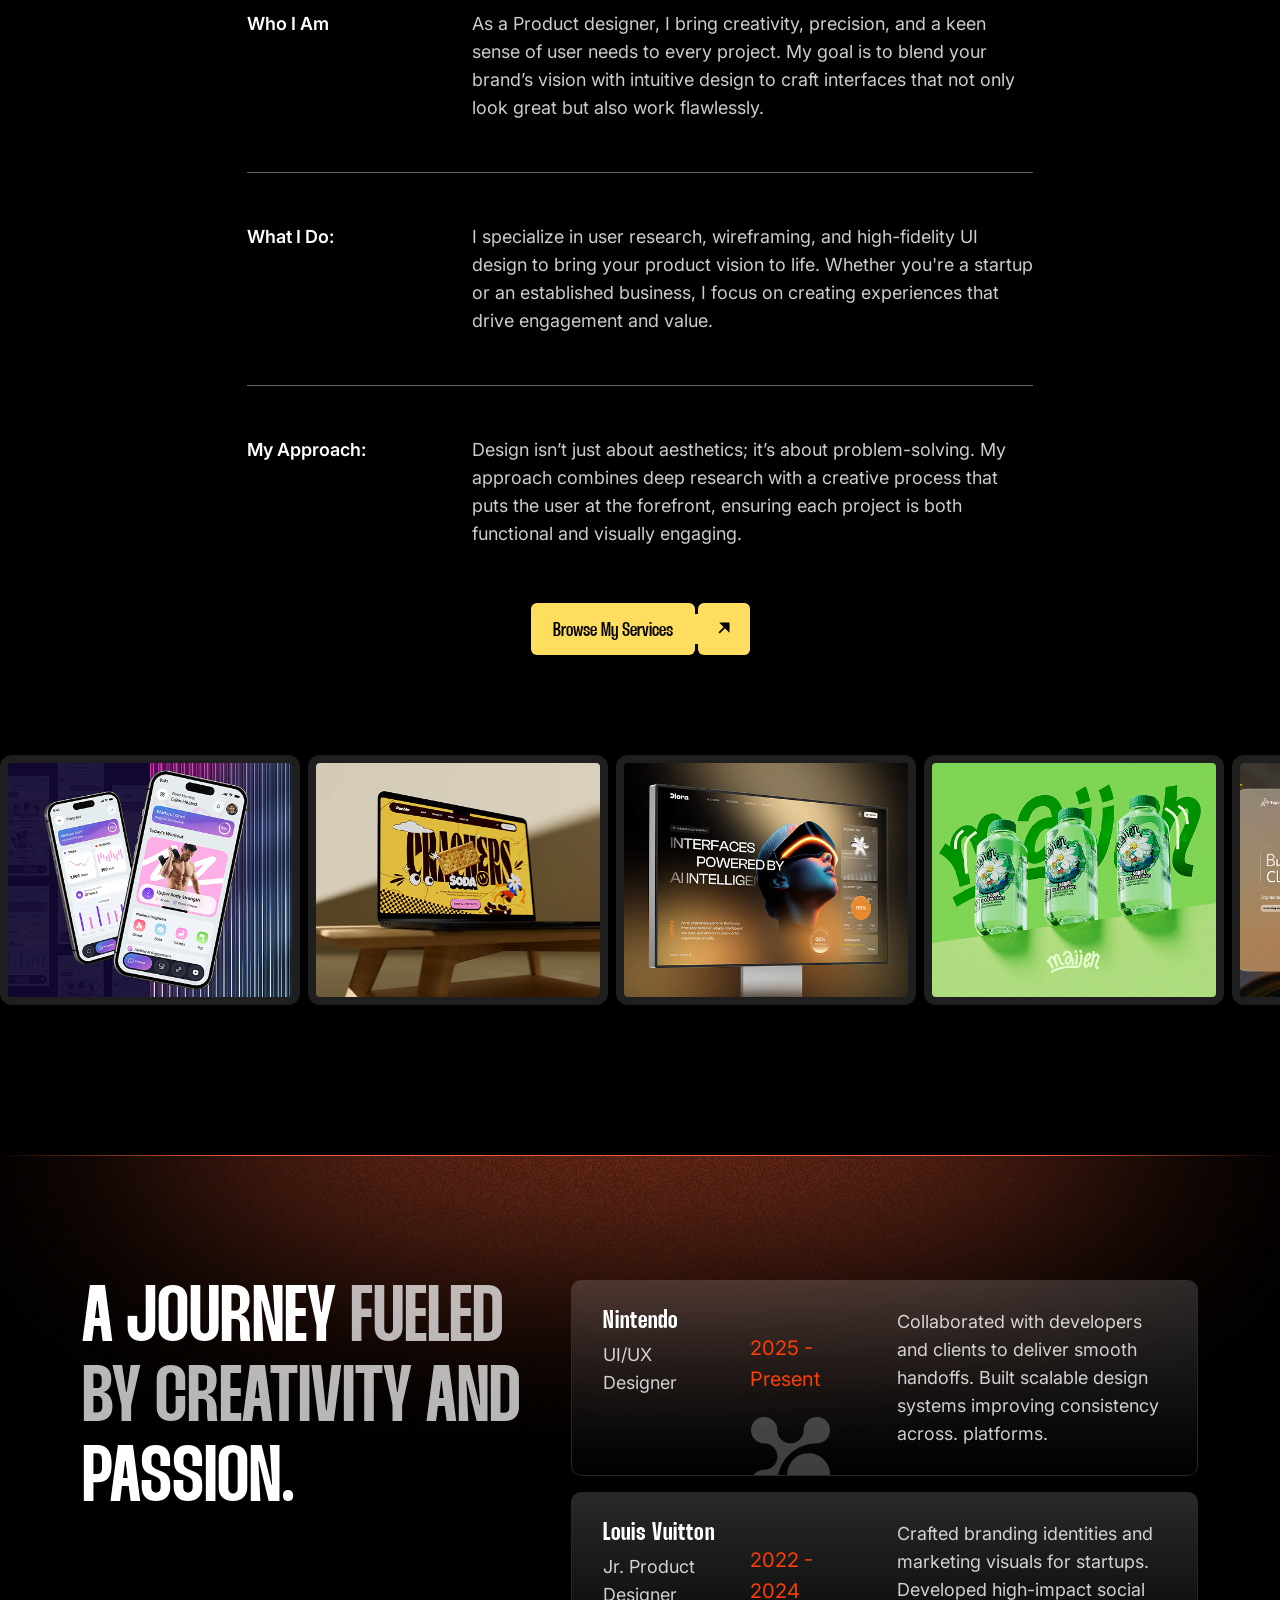
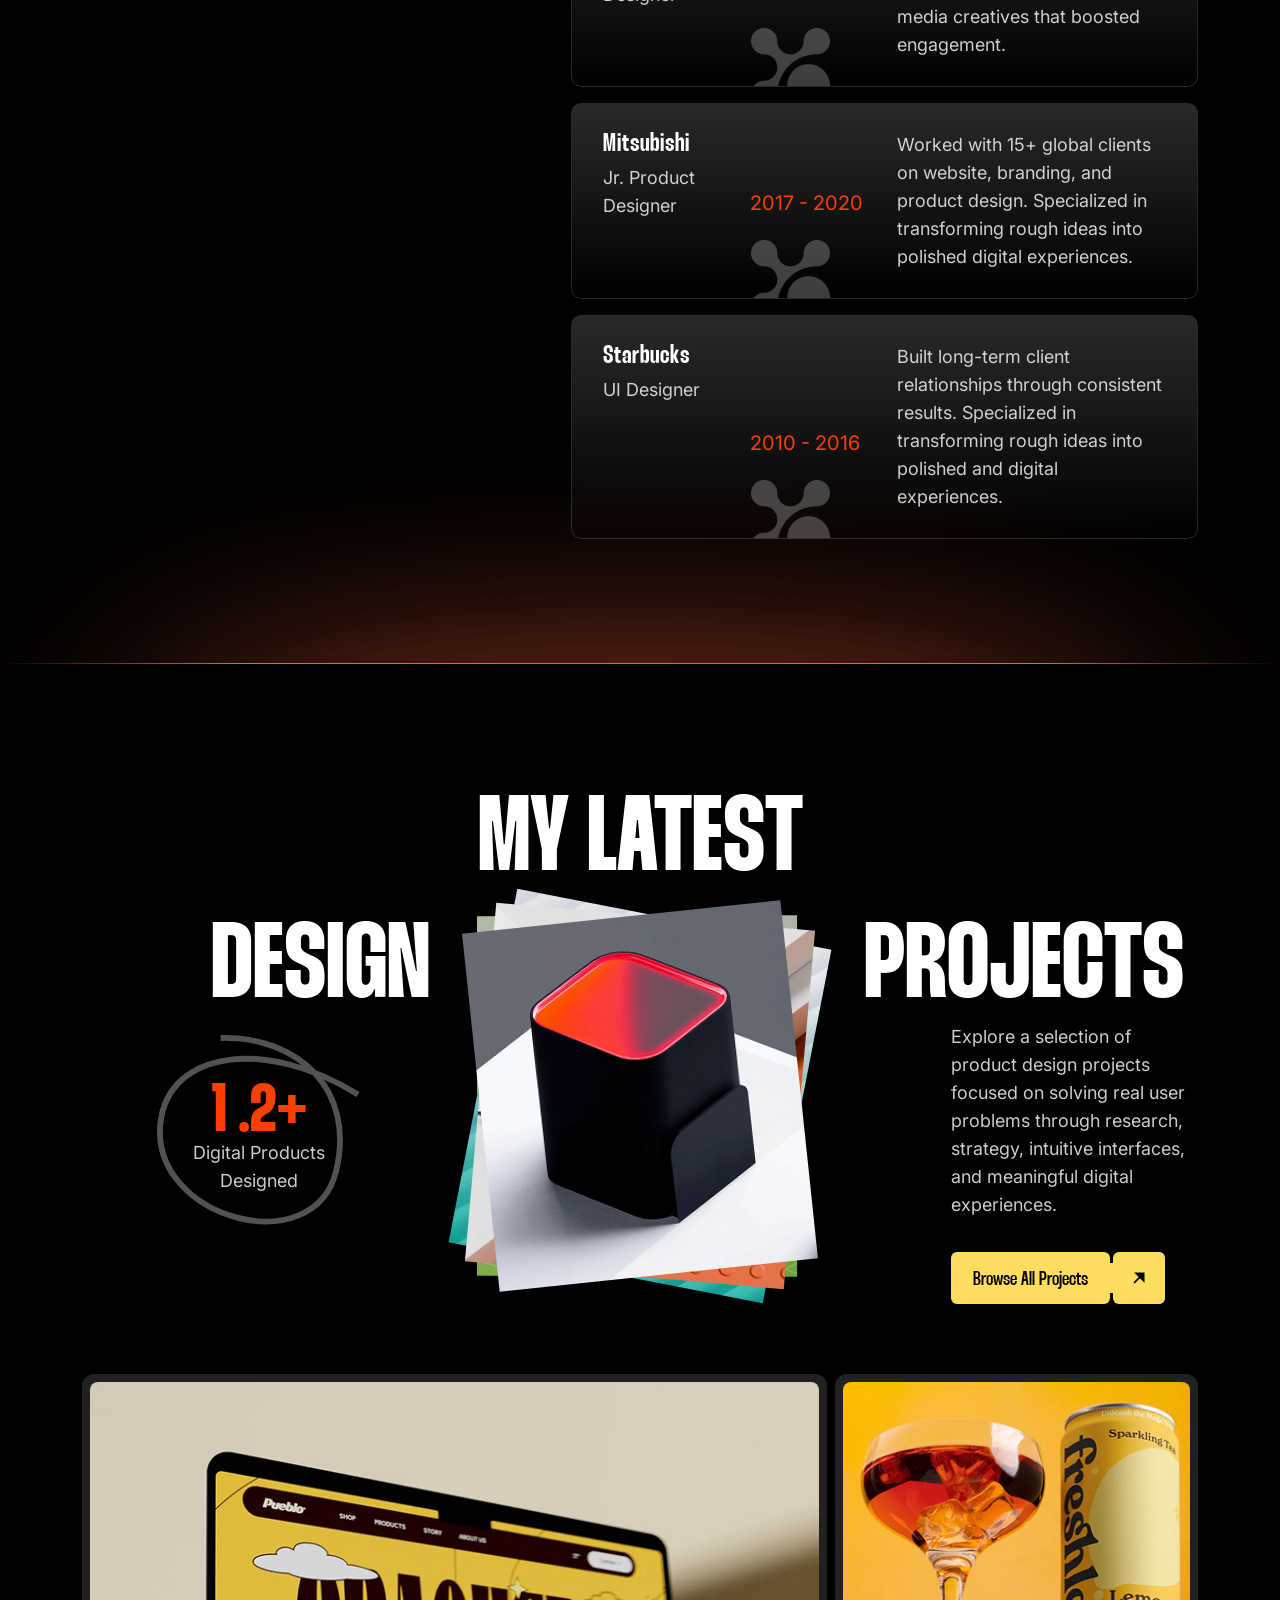
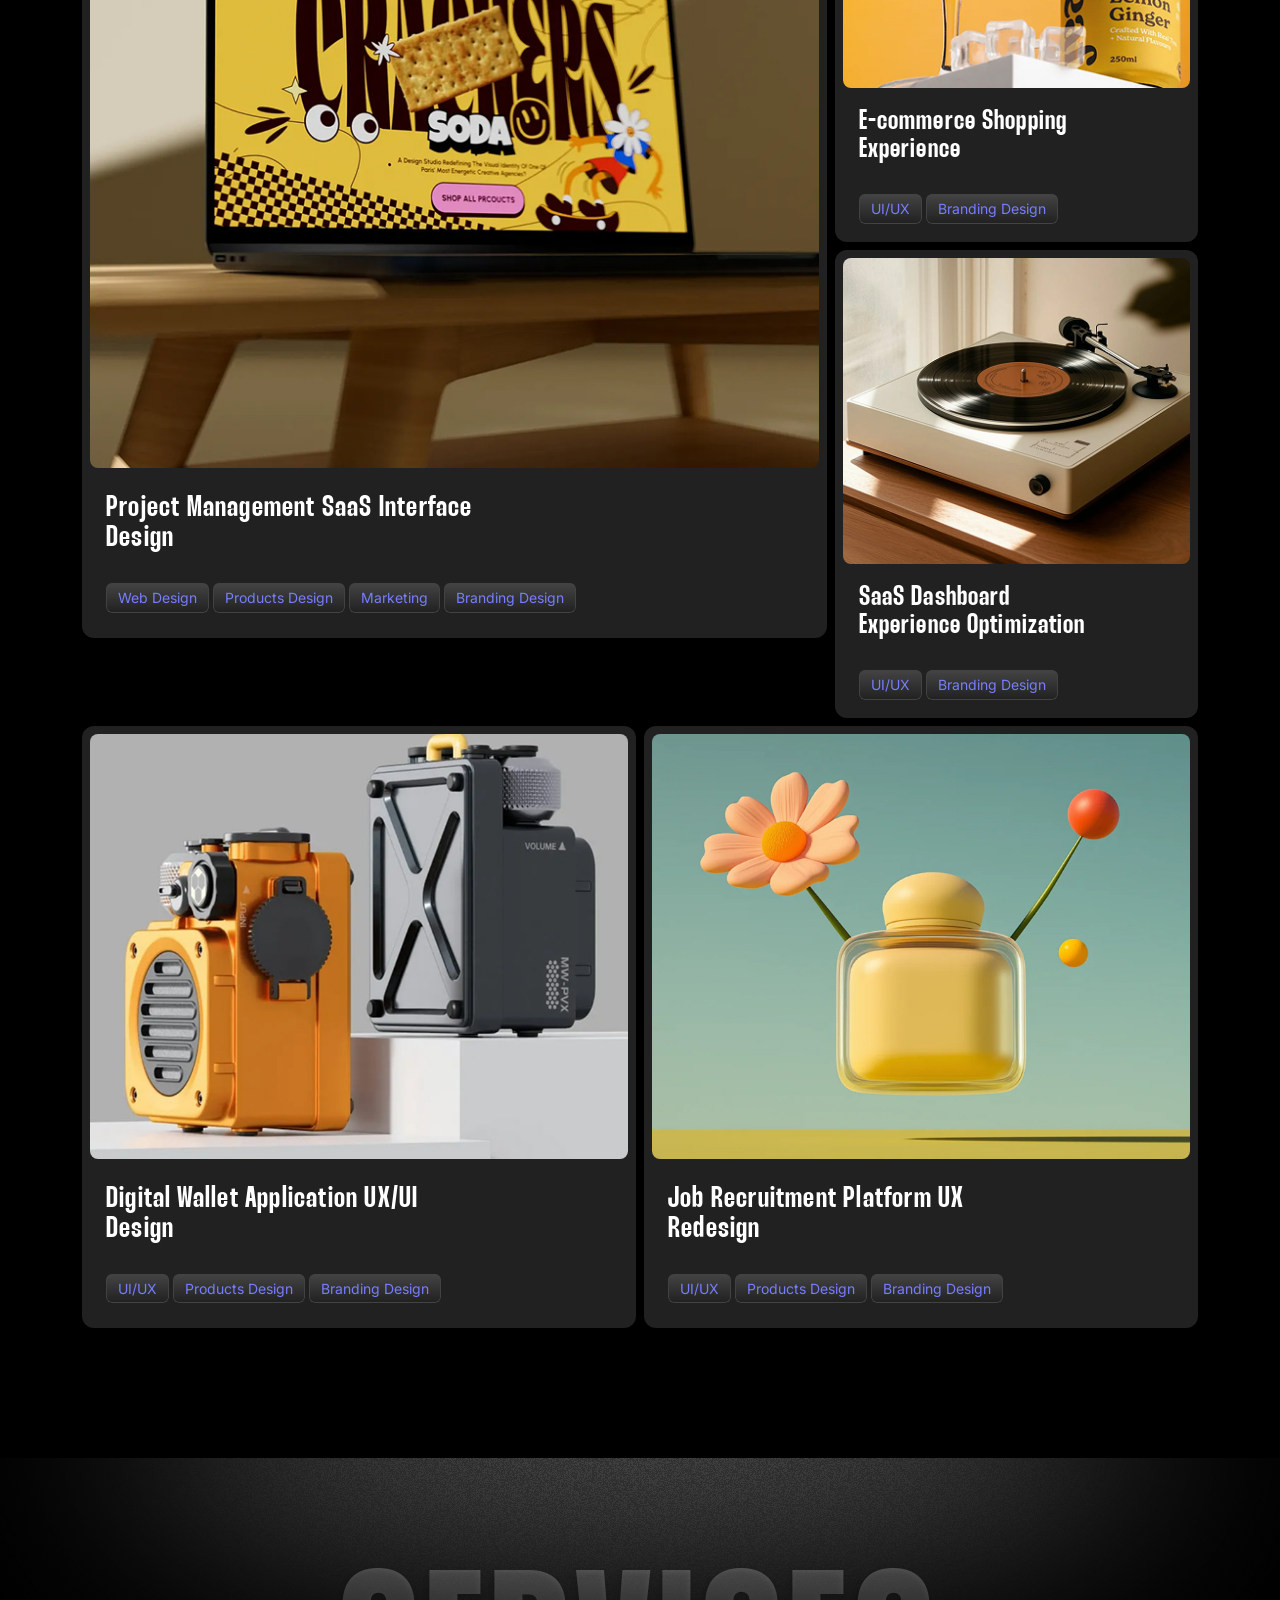
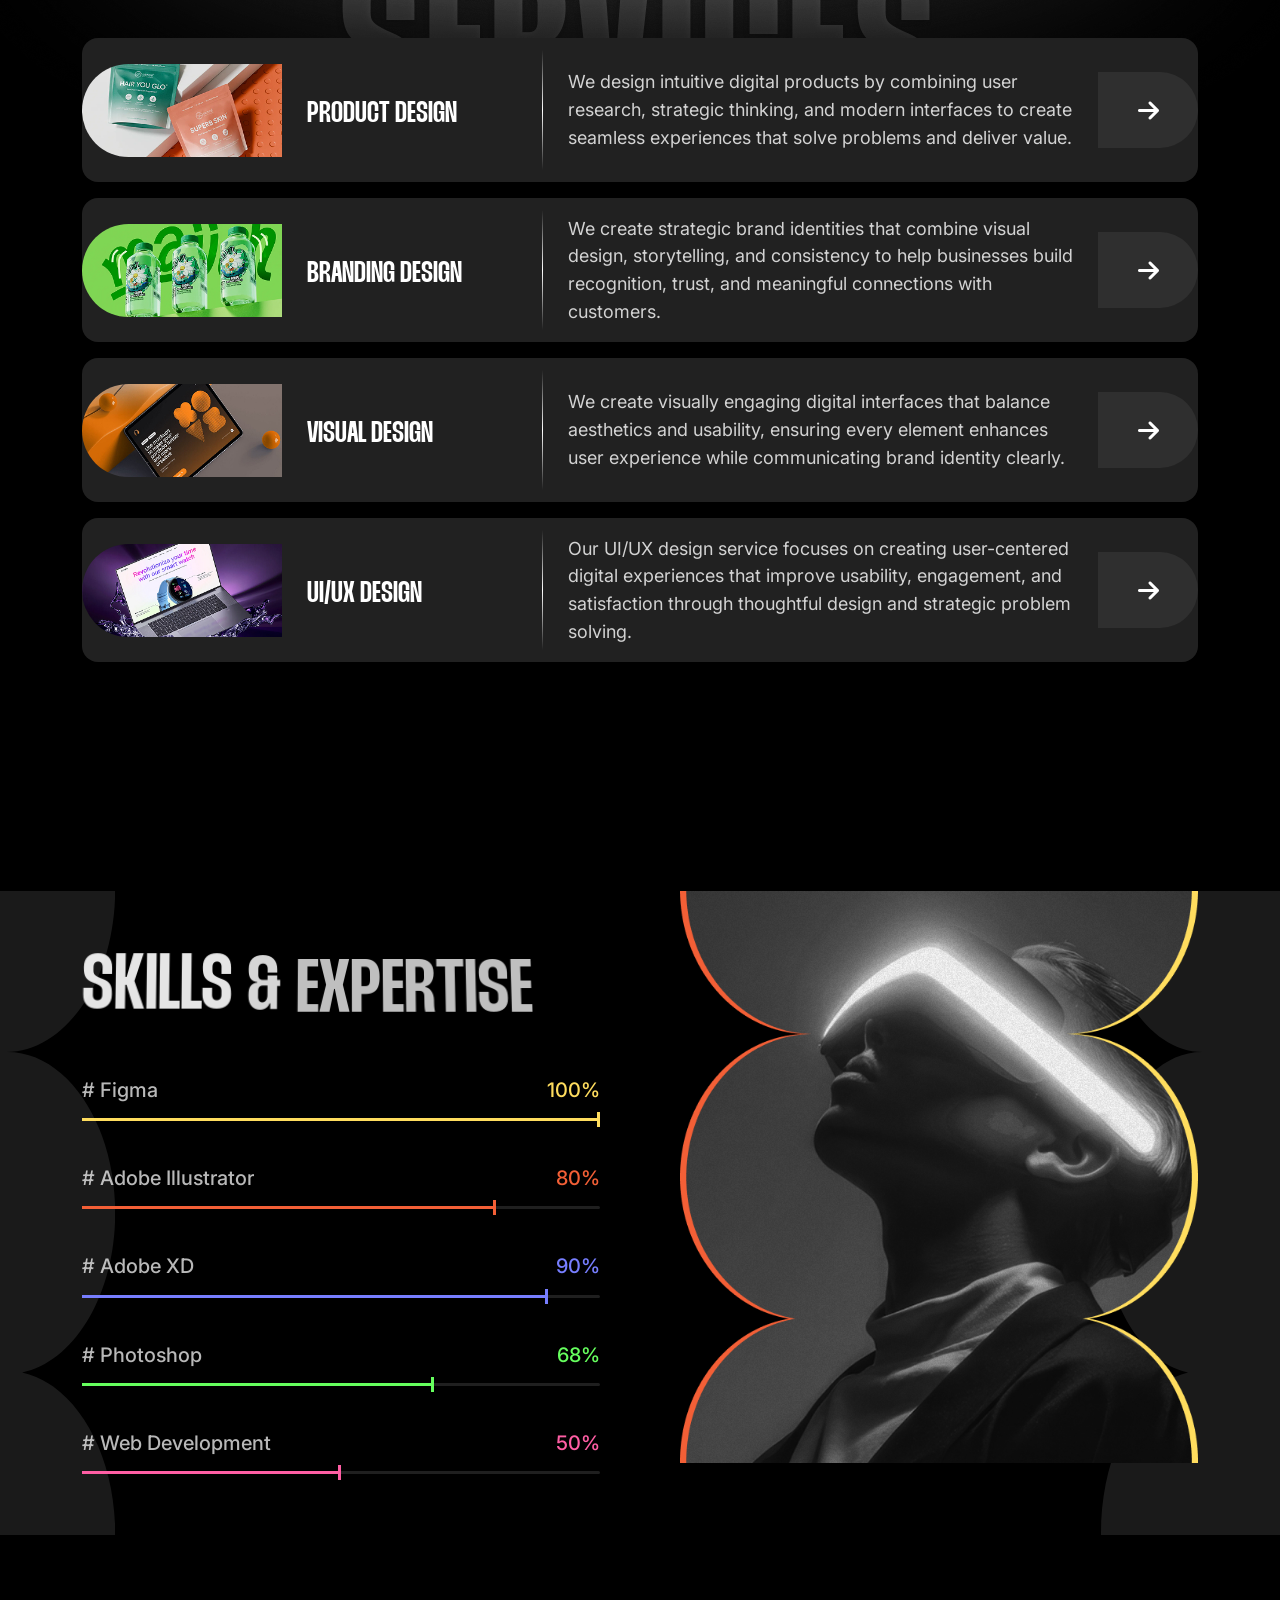
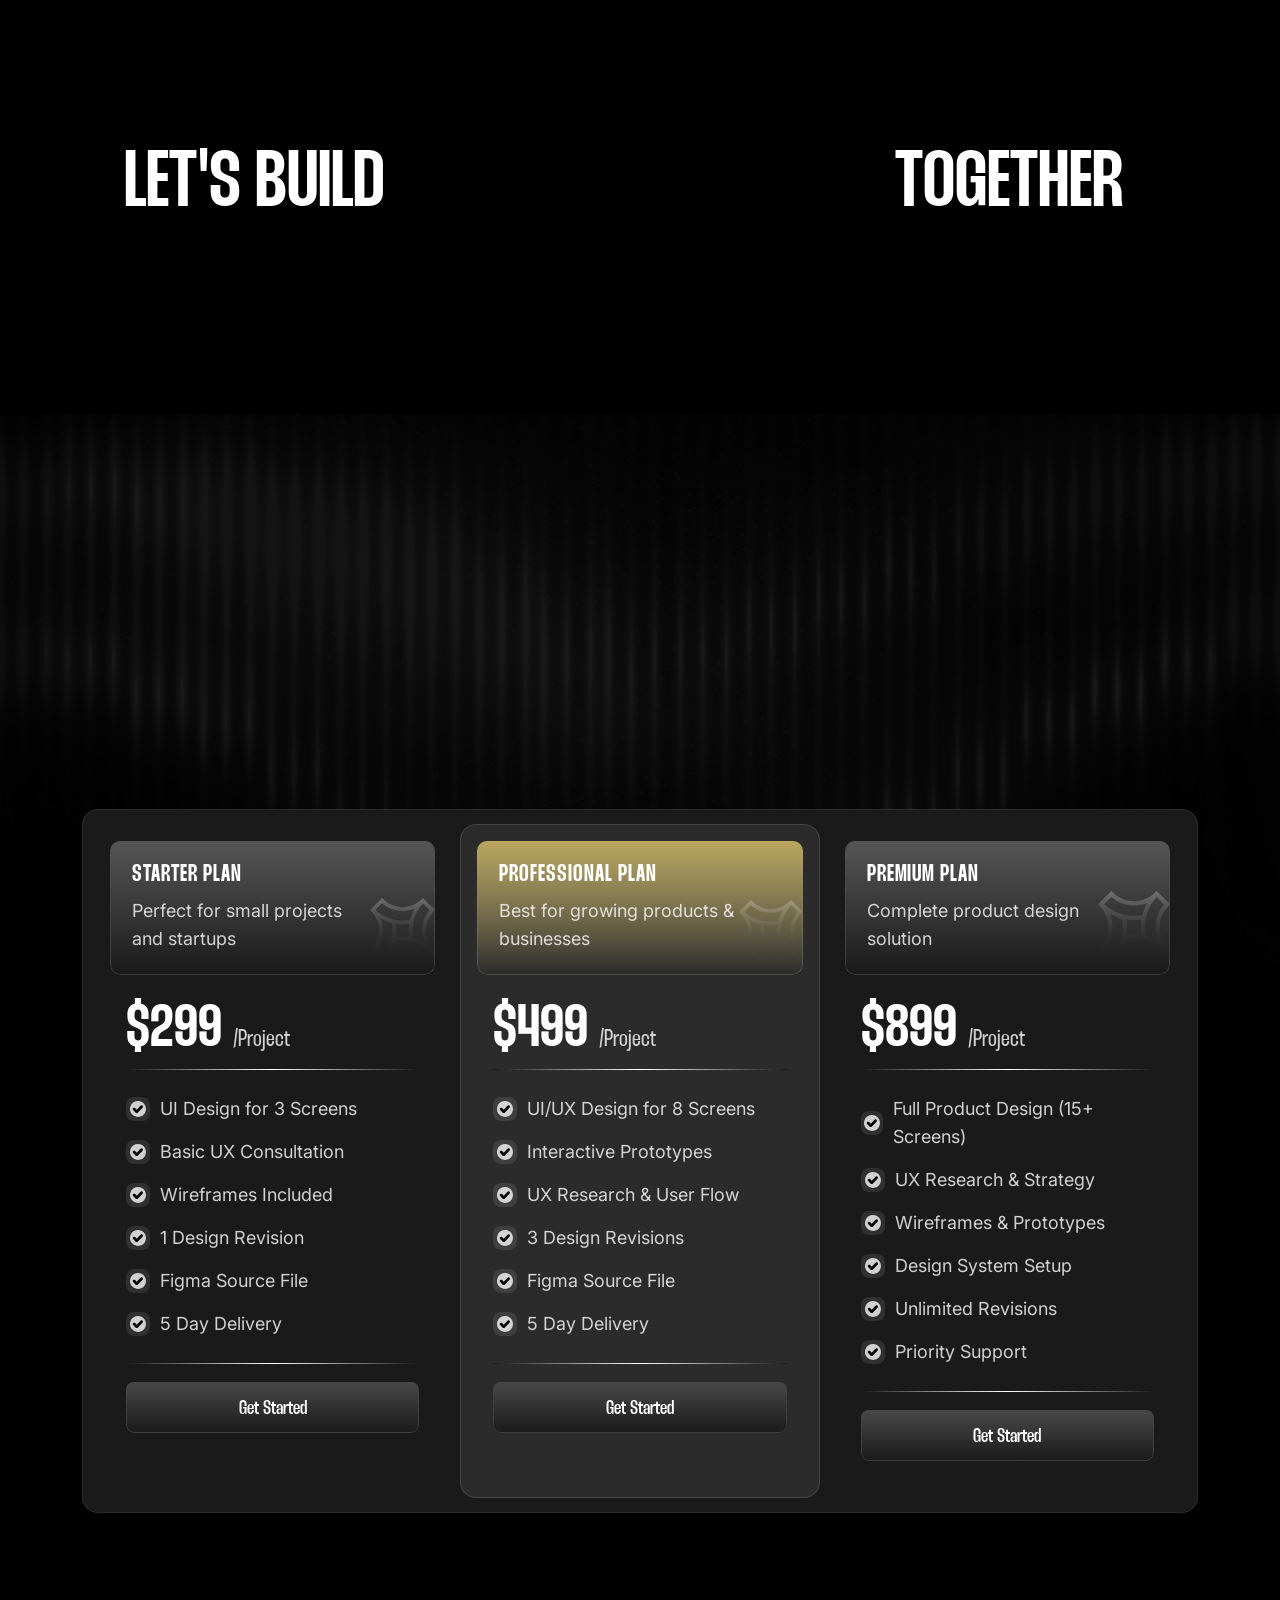
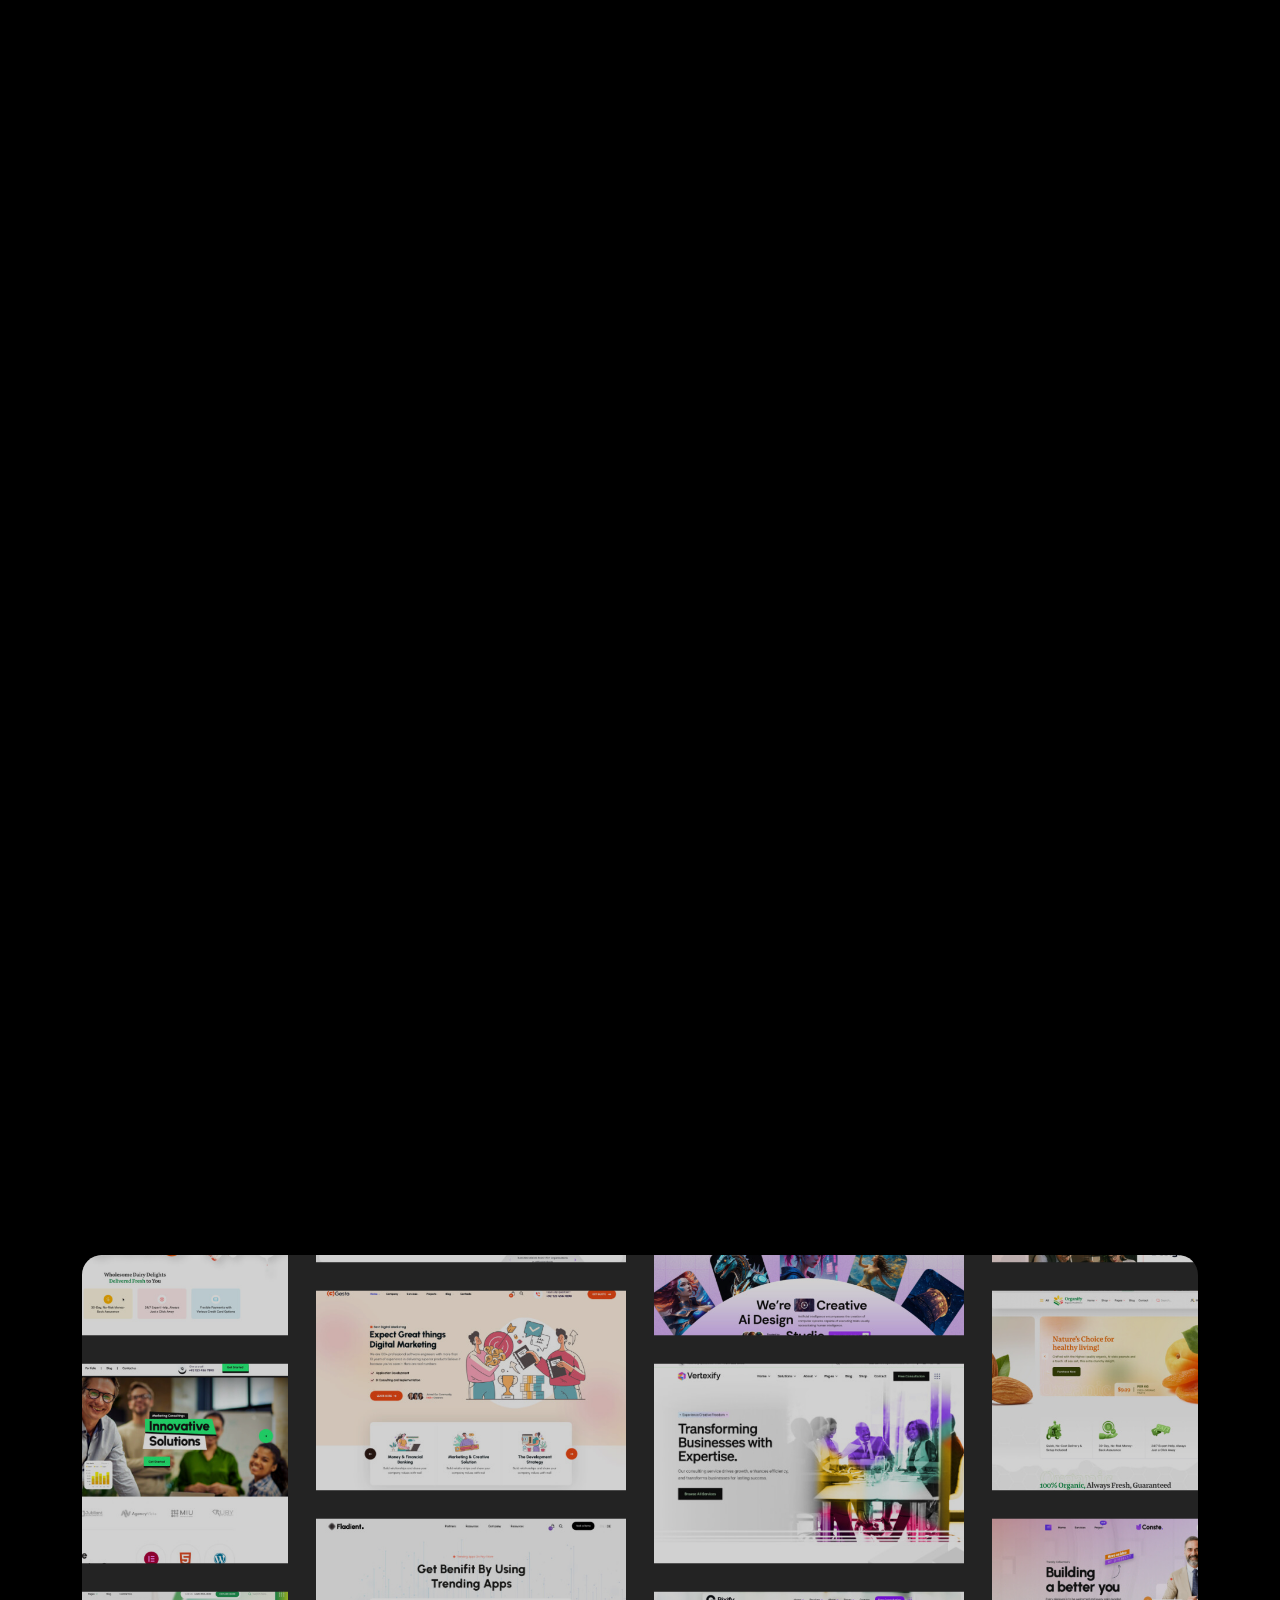
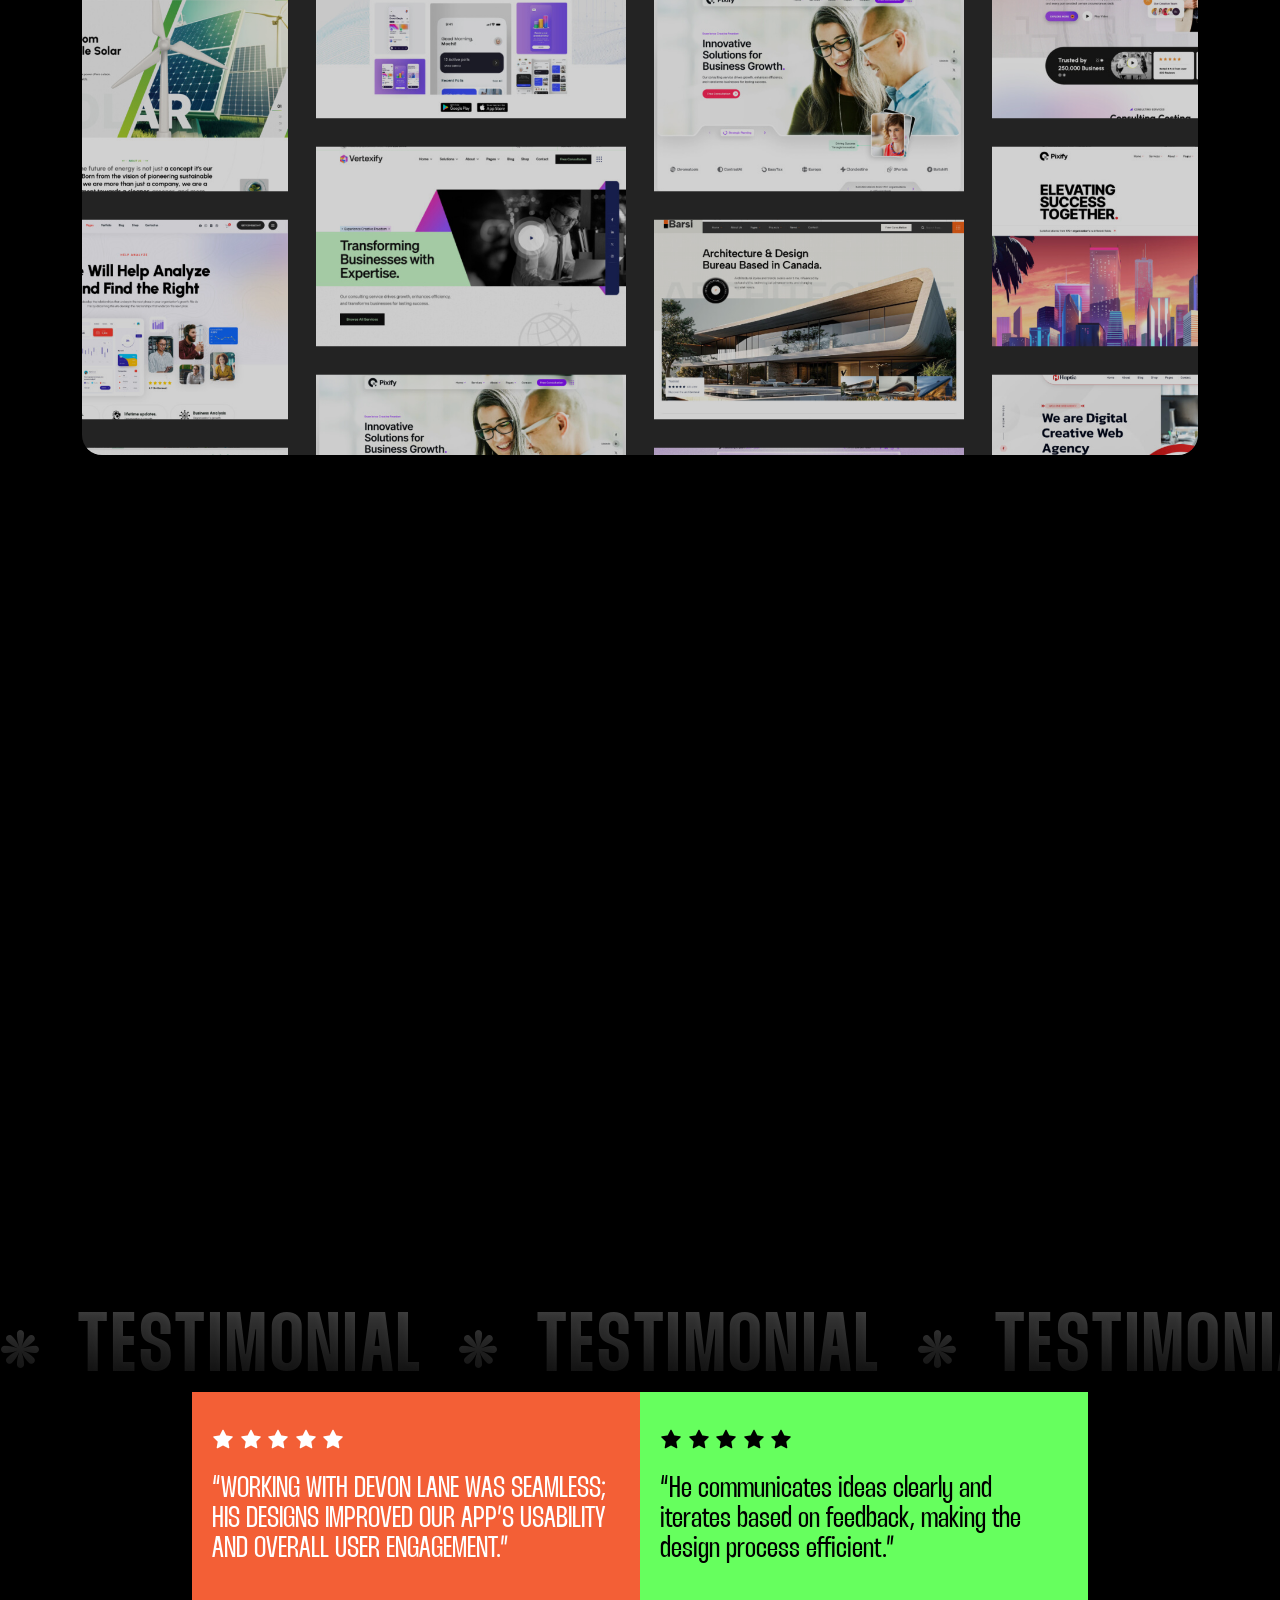
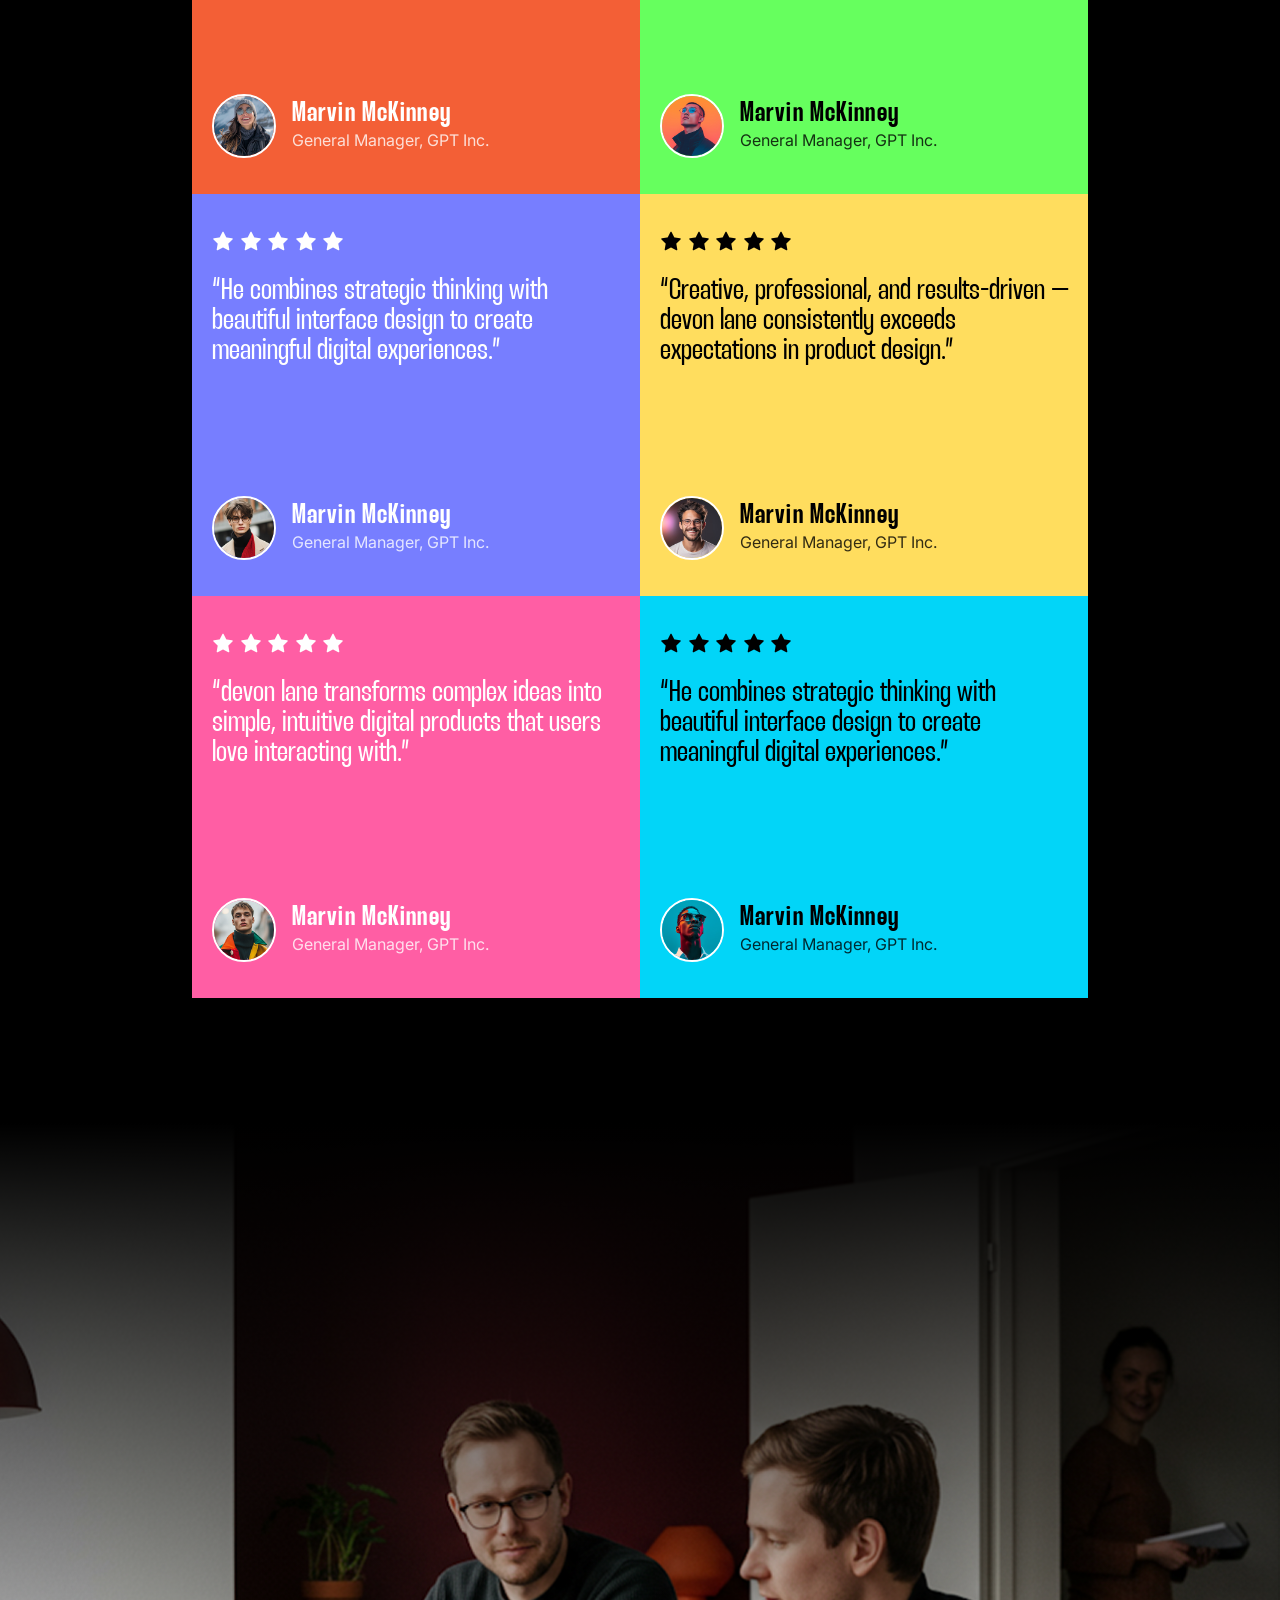
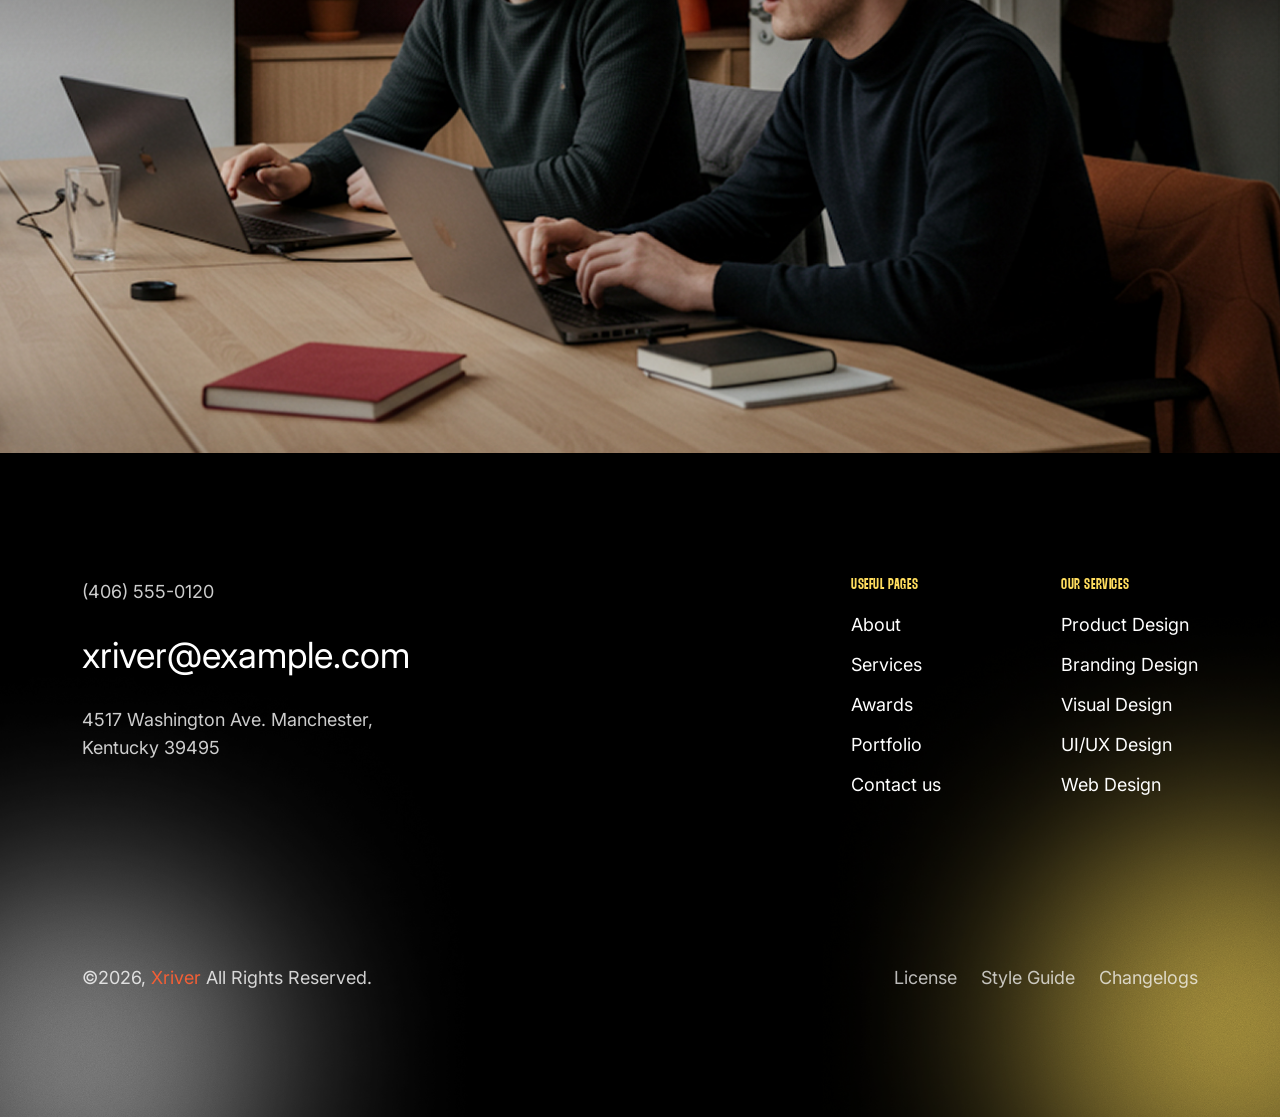
==== commit 40ad1018: "h3-fully-done" ====
--- a/index-2.html
+++ b/index-2.html
@@ -30,7 +30,7 @@
         <div class="xr-home-2-wrapper ">
 
             <!-- start preloader -->
-            <div class="xr-preloader has-home-3">
+            <div class="xr-preloader has-home-2">
                 <div class="xr-preloader-inner">
                     <h2 class="xr-preloader-text">
                         <span>X</span>
@@ -2218,7 +2218,7 @@
 
 
             <!-- back-to-top-button-start -->            
-            <div class="wa-back-to-top wa_backToTop">
+            <div class="wa-back-to-top wa_backToTop has-home-2">
                 <svg xmlns="http://www.w3.org/2000/svg" viewBox="0 0 24 24" class="injected-svg" data-src="https://static.elfsight.com/icons/app-back-to-top-arrow-4.svg" xmlns:xlink="http://www.w3.org/1999/xlink"><path d="M8 6.74 11.748 2l3.75 4.74h-3l.001 14.998H11V6.74z"></path></svg>
             </div>
             <!-- back-to-top-button-end -->
--- a/assets/css/main.css
+++ b/assets/css/main.css
@@ -1253,7 +1253,6 @@
   font-family: var(--xr-font-2);
   color: #fff;
   background: radial-gradient(136.29% 136.29% at 50% 50%, #000000 0%, #054ECF 100%);
-  box-shadow: 0px 4px 4px rgba(0, 0, 0, 0.25);
   border-radius: 100px;
   margin-bottom: 0;
   font-size: 16px;
@@ -1637,7 +1636,7 @@
 
 .xr-pr-btn-3 {
   font-family: var(--xr-font-4);
-  background: var(--xr-clr-gd-3);
+  background: linear-gradient(135deg, #EF31BF 0%, #594CDE 24.52%, #EF31BF 51.44%, #594CDE 75.48%, #EF31BF 100%);
   line-height: 1;
   display: inline-flex;
   gap: 12px;
@@ -1652,6 +1651,9 @@
   position: relative;
   z-index: 1;
   transition: 0.4s var(--xr-cube-2);
+  background-size: 300% 300%;
+  animation: waveGradient 6s ease-in-out infinite;
+  overflow: hidden;
 }
 .xr-pr-btn-3 .icon {
   width: 40px;
@@ -1659,7 +1661,6 @@
   display: flex;
   align-items: center;
   justify-content: center;
-  background: linear-gradient(214.38deg, #FFFFFF 13.42%, #F2D2FF 66.14%, #434FE3 107.53%);
   border-radius: 50%;
   transition: 0.4s var(--xr-cube-2);
 }
@@ -1670,27 +1671,23 @@
 }
 .xr-pr-btn-3::after {
   content: "";
-  width: 80%;
-  height: 100%;
-  background-color: var(--xr-clr-pr-3);
-  inset: 0;
-  position: absolute;
-  border-radius: 100px;
+  position: absolute;
+  right: 8px;
+  top: 8px;
+  width: 40px;
+  height: 40px;
+  background: linear-gradient(214.38deg, #FFFFFF 13.42%, #F2D2FF 66.14%, #434FE3 107.53%);
+  border-radius: 50%;
+  transition: 0.5s cubic-bezier(0.44, -0.37, 0.63, 1.45);
   z-index: -1;
-  transform: rotateX(91deg);
-  transform-origin: bottom;
-  margin: 0 auto;
-  transition: 0.4s var(--xr-cube-2);
+  transform-origin: left;
 }
 .xr-pr-btn-3:hover {
   color: #fff;
+  animation-play-state: paused;
 }
 .xr-pr-btn-3:hover::after {
-  transform: rotateX(0deg);
-  width: 100%;
-}
-.xr-pr-btn-3:hover .icon {
-  transform: rotate(-45deg);
+  transform: scale(1.5);
 }
 
 /* 
@@ -2822,8 +2819,13 @@
   bottom: 2.5%;
 }
 .wa-back-to-top:is(.has-home-2) {
-  border-color: var(--sk-clr-pr-2);
-  color: var(--sk-clr-pr-2);
+  background: var(--xr-clr-pr-2);
+}
+.wa-back-to-top:is(.has-home-2) svg * {
+  fill: #000;
+}
+.wa-back-to-top:is(.has-home-2):hover svg * {
+  fill: var(--xr-clr-pr-2);
 }
 .wa-back-to-top:is(.has-home-3) {
   background: var(--xr-clr-gd-3);
@@ -3285,6 +3287,9 @@
     display: inline-flex;
   }
 }
+.xr-header-3-action-link .xr-pr-btn-3::after {
+  display: none;
+}
 
 .xr-main-navigation:is(.xr-header-3-menu) .navbar-nav {
   gap: 0;
@@ -3311,7 +3316,7 @@
   font-family: var(--xr-font-2);
   font-size: 18px;
   font-weight: 500;
-  letter-spacing: -4%;
+  letter-spacing: -2%;
   padding: 8.5px 0;
 }
 .xr-main-navigation:is(.xr-header-3-menu) .navbar-nav li:is(.dropdown) > a {
@@ -4344,9 +4349,6 @@
   height: 100%;
   z-index: -1;
 }
-.xr-hero-3-bg-img img {
-  filter: blur(51px);
-}
 .xr-hero-3-title-text {
   font-size: 340px;
   font-weight: 800;
@@ -4516,11 +4518,18 @@
 .xr-hero-3-item-img {
   text-align: right;
   position: absolute;
-  right: -104px;
-  bottom: -13px;
-  width: 55%;
+  right: 0;
+  bottom: 0;
+  width: 47%;
   z-index: 1;
   pointer-events: none;
+  height: 102%;
+  display: flex;
+  align-items: end;
+  justify-content: end;
+}
+.xr-hero-3-item-img img {
+  width: 100%;
 }
 .xr-hero-3-item-card-x-btn {
   position: absolute;
@@ -4558,6 +4567,7 @@
   position: relative;
   z-index: 1;
   transition: 0.5s var(--xr-cube-2);
+  overflow: hidden;
 }
 .xr-hero-3-btn .bg-clr {
   width: 30px;
@@ -4666,7 +4676,7 @@
   align-items: center;
   gap: 14px;
   margin-top: 40px;
-  margin-bottom: 15px;
+  margin-bottom: 90px;
 }
 .xr-hero-3-social .title {
   writing-mode: sideways-lr;
@@ -5335,7 +5345,45 @@
   left: -31%;
   z-index: 1;
 }
-
+.xr-about-3-img-3 img {
+  animation: about3imgKf 30s linear infinite;
+}
+
+@keyframes about3imgKf {
+  0% {
+    transform: translate(0px, 0px) rotate(0deg);
+  }
+  10% {
+    transform: translate(15px, -10px) rotate(5deg);
+  }
+  20% {
+    transform: translate(-10px, 15px) rotate(-2deg);
+  }
+  30% {
+    transform: translate(20px, 5px) rotate(8deg);
+  }
+  40% {
+    transform: translate(-15px, -15px) rotate(-1deg);
+  }
+  50% {
+    transform: translate(10px, 20px) rotate(6deg);
+  }
+  60% {
+    transform: translate(-20px, 10px) rotate(-3deg);
+  }
+  70% {
+    transform: translate(15px, -15px) rotate(5deg);
+  }
+  80% {
+    transform: translate(-10px, 20px) rotate(-2deg);
+  }
+  90% {
+    transform: translate(10px, -10px) rotate(4deg);
+  }
+  100% {
+    transform: translate(0px, 0px) rotate(0deg);
+  }
+}
 .xr-about-3-features-single {
   background-color: #fff;
   border-radius: 12px;
@@ -6210,11 +6258,11 @@
 .xr-services-3-item .back-content-inner-right .xr-pr-btn-3 {
   background: #000;
 }
-.xr-services-3-item .back-content-inner-right .xr-pr-btn-3 .icon {
-  background: var(--xr-clr-gd-3);
-}
 .xr-services-3-item .back-content-inner-right .xr-pr-btn-3 .icon i {
   -webkit-text-fill-color: #fff;
+}
+.xr-services-3-item .back-content-inner-right .xr-pr-btn-3::after {
+  background: var(--xr-clr-gd-3);
 }
 .xr-services-3-item .back-content-inner .title-2 {
   color: #000;
@@ -6694,10 +6742,13 @@
 */
 .xr-marquee-text-4-area {
   padding: 36px 0;
+  position: relative;
+  z-index: 2;
 }
 .xr-marquee-text-4-area .xr-marquee-text-1-wrap-2 {
   position: unset;
   transform: rotate(-2deg);
+  padding: 29px 0;
 }
 .xr-marquee-text-4-area .xr-marquee-text-1-elm .single-elm {
   font-size: 40px;
@@ -8637,7 +8688,21 @@
 */
 .xr-projects-3-area {
   background-color: #000;
-  margin-top: -72px;
+  margin-top: -92px;
+}
+.xr-projects-3-bg-video-posi {
+  position: absolute;
+  z-index: -1;
+  inset: 0;
+  width: 100%;
+  height: 100%;
+  opacity: 0.6;
+}
+.xr-projects-3-bg-video {
+  position: sticky;
+  top: 0;
+  width: 100%;
+  height: 100vh;
 }
 .xr-projects-3-sec-title {
   display: flex;
@@ -8761,7 +8826,10 @@
   background: #000;
 }
 .xr-projects-3-card-single .xr-pr-btn-3::after {
-  border-radius: 10px;
+  display: none;
+}
+.xr-projects-3-card-single .xr-pr-btn-3:hover {
+  background: var(--xr-clr-pr-3);
 }
 .xr-projects-3-card-single .img-elm {
   border-radius: 28px;
@@ -9236,6 +9304,7 @@
 }
 .xr-client-3-item:hover .logo-elm {
   background-color: #000;
+  box-shadow: 8px 8px 20px rgba(0, 0, 0, 0.32);
 }
 .xr-client-3-item:hover .logo-elm img {
   filter: brightness(0) invert(1) saturate(1000%) contrast(1000%);
@@ -9618,7 +9687,7 @@
 .xr-step-3-hand-1 {
   width: 27%;
   position: absolute;
-  top: 2%;
+  top: 6%;
   left: 0;
   z-index: -1;
   perspective: 2000px;
@@ -9636,7 +9705,7 @@
   width: 27%;
   position: absolute;
   right: 0;
-  top: 2%;
+  top: 6%;
   z-index: -1;
   perspective: 2000px;
   transform-style: preserve-3d;
@@ -9655,6 +9724,7 @@
   right: 0;
   bottom: 0;
   z-index: -1;
+  text-align: right;
 }
 .xr-step-3-sec-title {
   display: flex;
@@ -9725,8 +9795,6 @@
   display: flex;
   flex-direction: column;
   gap: 20px;
-  position: relative;
-  z-index: 1;
 }
 .xr-step-3-card-single .card-top {
   background: #191919;
@@ -9786,41 +9854,42 @@
 .xr-step-3-card-single .xr-pr-btn-3 .icon {
   width: 36px;
   height: 36px;
-  background: var(--xr-clr-gd-3);
 }
 .xr-step-3-card-single .xr-pr-btn-3 .icon i {
   -webkit-text-fill-color: #fff;
 }
+.xr-step-3-card-single .xr-pr-btn-3::after {
+  background: var(--xr-clr-gd-3);
+  width: 36px;
+  height: 36px;
+  top: 4px;
+  right: 4px;
+}
 .xr-step-3-card-single:hover .card-bottom {
   transform: translateY(0px);
 }
 
-.xr-step-3-card-single {
-  position: sticky;
-  top: 0;
-}
-@media (max-width: 767px) {
+@media (min-width: 1800px), only screen and (min-width: 1600px) and (max-width: 1799px), only screen and (min-width: 1400px) and (max-width: 1599px), only screen and (min-width: 1200px) and (max-width: 1399px) {
+  .xr-step-3-wrap {
+    height: 100vh;
+  }
+  .xr-step-3-card {
+    position: relative;
+    z-index: 1;
+  }
   .xr-step-3-card-single {
-    position: unset;
-  }
-}
-
-.xr-step-3-card-single:nth-child(1) {
-  top: 100px;
-}
-
-.xr-step-3-card-single:nth-child(2) {
-  top: 200px;
-}
-
-.xr-step-3-card-single:nth-child(3) {
-  top: 300px;
-}
-
-.xr-step-3-card-single:nth-child(4) {
-  top: 400px;
-}
-
+    will-change: transform, opacity, filter;
+  }
+  .xr-step-3-card-single:not(:first-child) {
+    position: absolute;
+    top: 0;
+    left: 0;
+  }
+  .xr-step-3-pin {
+    position: sticky;
+    top: 0;
+  }
+}
 /* 
     step-3-end
 */
@@ -10916,10 +10985,16 @@
 .xr-faqs-3-right .xr-accordion-item .content-wrap-right .xr-pr-btn-3 .icon {
   width: 36px;
   height: 36px;
-  background: #fff;
 }
 .xr-faqs-3-right .xr-accordion-item .content-wrap-right .xr-pr-btn-3 .icon i {
   -webkit-text-fill-color: #000;
+}
+.xr-faqs-3-right .xr-accordion-item .content-wrap-right .xr-pr-btn-3::after {
+  width: 36px;
+  height: 36px;
+  background: #fff;
+  top: 4px;
+  right: 4px;
 }
 .xr-faqs-3-right .xr-accordion-item .content-img {
   max-width: 160px;
@@ -11355,13 +11430,14 @@
   background: transparent;
   color: #000;
 }
-.xr-showcase-3-content .xr-pr-btn-3 .icon {
-  background: linear-gradient(214.38deg, #000000 13.42%, #000000 44.64%, #434FE3 94.86%);
-}
 .xr-showcase-3-content .xr-pr-btn-3 .icon i {
   -webkit-text-fill-color: #fff;
 }
+.xr-showcase-3-content .xr-pr-btn-3::after {
+  background: linear-gradient(214.38deg, #000000 13.42%, #000000 44.64%, #434FE3 94.86%);
+}
 .xr-showcase-3-content .xr-pr-btn-3:hover {
+  background: var(--xr-clr-pr-3);
   color: #fff;
   border-color: transparent;
 }
@@ -12685,20 +12761,78 @@
     max-width: 220px;
   }
 }
-.xr-footer-3-cta-btn .xr-pr-btn-3 {
-  background: #2754E9;
-  width: 100%;
+.xr-footer-3-cta-btn-single {
+  font-family: var(--xr-font-4);
+  color: #fff;
+  display: flex;
+  align-items: center;
   justify-content: center;
+  font-weight: 700;
+  font-size: 18px;
+  position: relative;
+  z-index: 1;
+  border-radius: 100px;
+  overflow: hidden;
+  padding: 22px 20px;
+  gap: 10px;
+}
+.xr-footer-3-cta-btn-single .icon {
+  display: flex;
+  align-items: center;
+  justify-content: center;
+  font-size: 20px;
+  border-radius: 50%;
+}
+@media (min-width: 1800px), only screen and (min-width: 1600px) and (max-width: 1799px) {
+  .xr-footer-3-cta-btn-single .icon {
+    width: 72px;
+    height: 72px;
+    position: absolute;
+    transition: 0.5s var(--xr-cube-2);
+    right: 0;
+    top: 0;
+    transform: translateX(-305%);
+  }
+}
+.xr-footer-3-cta-btn-single .text {
+  position: relative;
+  z-index: 1;
+  transition: 0.5s var(--xr-cube-2);
+}
+@media (min-width: 1800px), only screen and (min-width: 1600px) and (max-width: 1799px) {
+  .xr-footer-3-cta-btn-single .text {
+    transform: translateX(-15%);
+  }
+}
+.xr-footer-3-cta-btn-single::after {
+  content: "";
+  background: linear-gradient(120deg, #2754E9, #2754E9, transparent 60%);
   box-shadow: inset 0px 0px 12px rgba(255, 255, 255, 0.4);
-  padding: 28px 20px;
-}
-.xr-footer-3-cta-btn .xr-pr-btn-3 .icon {
-  width: auto;
-  height: auto;
-  background: transparent;
-}
-.xr-footer-3-cta-btn .xr-pr-btn-3 .icon i {
-  -webkit-text-fill-color: #fff;
+  inset: 0;
+  width: 100%;
+  height: 100%;
+  z-index: -1;
+  position: absolute;
+  border-radius: 100px;
+  background-size: 300%;
+  transition: 0.5s var(--xr-cube-2);
+  background-repeat: no-repeat;
+}
+.xr-footer-3-cta-btn-single:hover {
+  color: #fff;
+}
+@media (min-width: 1800px), only screen and (min-width: 1400px) and (max-width: 1599px) {
+  .xr-footer-3-cta-btn-single:hover .text {
+    transform: translateX(-180%);
+  }
+  .xr-footer-3-cta-btn-single:hover .icon {
+    transform: translateX(0%);
+    background: #fff;
+    color: #000;
+  }
+}
+.xr-footer-3-cta-btn-single:hover::after {
+  background-size: 100%;
 }
 .xr-footer-3-wrap {
   display: flex;
@@ -12931,12 +13065,25 @@
 .xr-home-2 {
   background-color: #000;
 }
+@media (min-width: 1800px), only screen and (min-width: 1600px) and (max-width: 1799px), only screen and (min-width: 1400px) and (max-width: 1599px) {
+  .xr-home-2::-webkit-scrollbar-thumb {
+    background: var(--xr-clr-pr-2);
+  }
+}
+.xr-home-2 .wa-cursor::before {
+  background: var(--xr-clr-pr-2);
+}
 
 .xr-home-3 {
   background-color: #ECECEC;
 }
 .xr-home-3 .wa-cursor::before {
   background: var(--xr-clr-gd-3);
+}
+@media (min-width: 1800px), only screen and (min-width: 1600px) and (max-width: 1799px), only screen and (min-width: 1400px) and (max-width: 1599px) {
+  .xr-home-3::-webkit-scrollbar-thumb {
+    background: var(--xr-clr-gd-3);
+  }
 }
 
 .xr-home-3-bg-clr {
@@ -12948,11 +13095,6 @@
 .sk-home-2 {
   background-color: var(--sk-clr-white-1);
 }
-@media (min-width: 1800px), only screen and (min-width: 1600px) and (max-width: 1799px), only screen and (min-width: 1400px) and (max-width: 1599px) {
-  .sk-home-2::-webkit-scrollbar-thumb {
-    background: var(--sk-clr-pr-2);
-  }
-}
 
 /* 
     home-css-end
